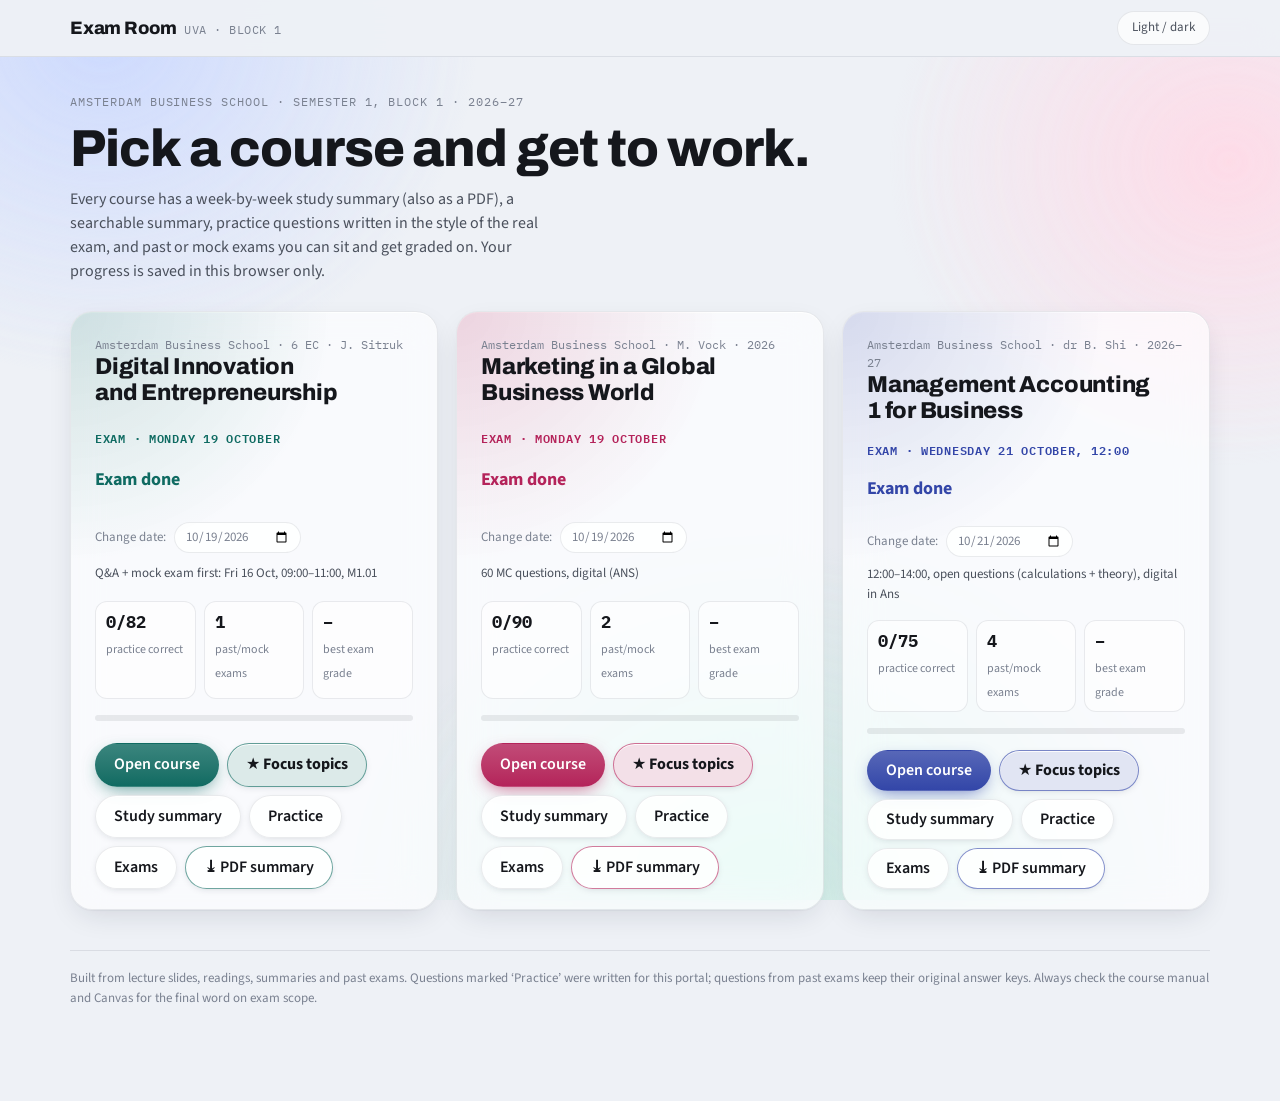
==== index.html @ bc25a541 "Add files via upload" ====
<!doctype html>
<html lang="en">
<head>
<meta charset="utf-8">
<meta name="viewport" content="width=device-width, initial-scale=1">
<title>Exam Room</title>
<meta name="description" content="Study portal for Block 1: summaries with search, practice questions and old exams with explanations and grades.">
<link rel="preconnect" href="https://fonts.googleapis.com">
<link rel="preconnect" href="https://fonts.gstatic.com" crossorigin>
<link href="https://fonts.googleapis.com/css2?family=Archivo:wght@600;700;800&family=IBM+Plex+Mono:wght@400;500&family=Source+Sans+3:wght@400;500;600;700&family=Source+Serif+4:opsz,wght@8..60,400;8..60,600&display=swap" rel="stylesheet">
<style>
/* Layout concept: a quiet exam-room desk. Course hub of index cards, a reading column
   for summaries, and an answer sheet (A–D bubbles) for practice and exams. */
:root {
  --bg: #f4f5f7;
  --surface: #ffffff;
  --surface-2: #eceef2;
  --ink: #15171c;
  --ink-2: #4a505c;
  --ink-3: #7a8190;
  --line: #d9dce3;
  --accent: #0f6b62;
  --accent-soft: #e2f1ee;
  --good: #1d7a3e;
  --good-soft: #e3f3e8;
  --bad: #b3261e;
  --bad-soft: #fbe9e7;
  --warn: #8a5a00;
  --warn-soft: #fbf0d9;
  --mark: #ffe58a;
  --shadow: 0 1px 2px rgba(20, 24, 35, .06), 0 4px 16px rgba(20, 24, 35, .05);
  --f-display: "Archivo", "Helvetica Neue", Arial, sans-serif;
  --f-body: "Source Sans 3", "Segoe UI", system-ui, sans-serif;
  --f-read: "Source Serif 4", Georgia, "Times New Roman", serif;
  --f-mono: "IBM Plex Mono", ui-monospace, "SFMono-Regular", Menlo, monospace;
  --r: 10px;
  color-scheme: light;
}
@media (prefers-color-scheme: dark) {
  :root:not([data-theme="light"]) {
    --bg: #111318; --surface: #191c23; --surface-2: #222631; --ink: #eceef3; --ink-2: #b3b9c6; --ink-3: #848b9a;
    --line: #2e3340; --accent: #4cc3b3; --accent-soft: #15302d; --good: #5cc983; --good-soft: #15301f;
    --bad: #f2867c; --bad-soft: #3a1b19; --warn: #e8b85c; --warn-soft: #33290f; --mark: #6b5a12;
    --shadow: 0 1px 2px rgba(0,0,0,.4); color-scheme: dark;
  }
}
:root[data-theme="dark"] {
  --bg: #111318; --surface: #191c23; --surface-2: #222631; --ink: #eceef3; --ink-2: #b3b9c6; --ink-3: #848b9a;
  --line: #2e3340; --accent: #4cc3b3; --accent-soft: #15302d; --good: #5cc983; --good-soft: #15301f;
  --bad: #f2867c; --bad-soft: #3a1b19; --warn: #e8b85c; --warn-soft: #33290f; --mark: #6b5a12;
  --shadow: 0 1px 2px rgba(0,0,0,.4); color-scheme: dark;
}

* { box-sizing: border-box; }
html, body { margin: 0; }
body {
  background: var(--bg); color: var(--ink); font-family: var(--f-body); font-size: 16px; line-height: 1.5;
  -webkit-font-smoothing: antialiased;
}
a { color: var(--accent); }
button, input, select, textarea { font: inherit; color: inherit; }
button { cursor: pointer; }
:focus-visible { outline: 2.5px solid var(--accent); outline-offset: 2px; border-radius: 4px; }
h1, h2, h3, h4 { font-family: var(--f-display); line-height: 1.15; text-wrap: balance; margin: 0; }
.mono { font-family: var(--f-mono); font-variant-numeric: tabular-nums; }
.wrap { max-width: 1180px; margin: 0 auto; padding-inline: 20px; }
@media (max-width: 520px) { .wrap { padding-inline: 16px; } }

/* ---------- top bar ---------- */
.topbar { position: sticky; top: env(safe-area-inset-top, 0px); z-index: 30; background: color-mix(in srgb, var(--bg) 88%, transparent);
  backdrop-filter: blur(8px); border-bottom: 1px solid var(--line); }
.topbar .wrap { display: flex; align-items: center; gap: 12px; min-height: 56px; flex-wrap: wrap; padding-block: 6px; }
.brand { display: flex; align-items: baseline; gap: 8px; text-decoration: none; color: var(--ink); margin-right: auto; }
.brand b { font-family: var(--f-display); font-weight: 800; font-size: 18px; letter-spacing: -.01em; }
.brand span { font-family: var(--f-mono); font-size: 11.5px; color: var(--ink-3); letter-spacing: .04em; text-transform: uppercase; }
.crumb { font-family: var(--f-display); font-weight: 700; font-size: 15px; color: var(--ink-2); }
.iconbtn { border: 1px solid var(--line); background: var(--surface); border-radius: 8px; padding: 6px 10px; font-size: 13px; color: var(--ink-2); }
.iconbtn:hover { border-color: var(--ink-3); }

/* ---------- tabs ---------- */
.tabs { display: flex; gap: 4px; overflow-x: auto; scrollbar-width: none; border-bottom: 1px solid var(--line); }
.tabs a { padding: 12px 14px; text-decoration: none; color: var(--ink-2); font-weight: 600; border-bottom: 2.5px solid transparent; white-space: nowrap; }
.tabs a.on { color: var(--ink); border-color: var(--c, var(--accent)); }
.tabs a:hover { color: var(--ink); }

main { padding-block: 24px 80px; }

/* ---------- buttons, chips ---------- */
.btn { display: inline-flex; align-items: center; gap: 8px; border: 1px solid var(--line); background: var(--surface); color: var(--ink);
  border-radius: 9px; padding: 9px 16px; font-weight: 600; text-decoration: none; line-height: 1.2; }
.btn:hover { border-color: var(--ink-3); }
.btn.primary { background: var(--c, var(--accent)); border-color: var(--c, var(--accent)); color: #fff; }
.btn.primary:hover { filter: brightness(1.08); }
.btn.ghost { background: transparent; }
.btn[disabled] { opacity: .45; cursor: not-allowed; }
.chips { display: flex; flex-wrap: wrap; gap: 6px; }
.chip { border: 1px solid var(--line); background: var(--surface); border-radius: 999px; padding: 5px 12px; font-size: 13.5px; color: var(--ink-2); }
.chip.on { background: var(--ink); border-color: var(--ink); color: var(--bg); }
.chip .n { font-family: var(--f-mono); font-size: 11.5px; opacity: .7; margin-left: 4px; }
.tag { display: inline-block; font-family: var(--f-mono); font-size: 11px; letter-spacing: .04em; text-transform: uppercase; padding: 2px 7px;
  border-radius: 4px; background: var(--surface-2); color: var(--ink-2); }
.tag.warn { background: var(--warn-soft); color: var(--warn); }
.tag.good { background: var(--good-soft); color: var(--good); }
.tag.bad { background: var(--bad-soft); color: var(--bad); }
.eyebrow { font-family: var(--f-mono); font-size: 12px; letter-spacing: .08em; text-transform: uppercase; color: var(--ink-3); }
.muted { color: var(--ink-2); }
.small { font-size: 14px; }
.panel { background: var(--surface); border: 1px solid var(--line); border-radius: var(--r); padding: 20px; }
.note { border-left: 3px solid var(--warn); background: var(--warn-soft); padding: 10px 14px; border-radius: 0 8px 8px 0; color: var(--ink); font-size: 14.5px; }
.note.info { border-color: var(--c, var(--accent)); background: var(--accent-soft); }

/* ---------- hub ---------- */
.hub-head { display: grid; gap: 8px; margin: 12px 0 28px; }
.hub-head h1 { font-size: clamp(30px, 5vw, 46px); font-weight: 800; letter-spacing: -.02em; }
.hub-head p { margin: 0; color: var(--ink-2); max-width: 62ch; }
.cards { display: grid; grid-template-columns: repeat(auto-fit, minmax(300px, 1fr)); gap: 18px; }
.ccard { position: relative; background: var(--surface); border: 1px solid var(--line); border-radius: 14px; padding: 22px 22px 18px;
  display: grid; gap: 14px; box-shadow: var(--shadow); overflow: hidden; }
.ccard::before { content: ""; position: absolute; inset: 0 0 auto 0; height: 5px; background: var(--c); }
.ccard h2 { font-size: 22px; font-weight: 800; letter-spacing: -.01em; }
.ccard .code { font-family: var(--f-mono); font-size: 12px; color: var(--ink-3); }
.count { display: flex; align-items: baseline; gap: 8px; }
.count b { font-family: var(--f-mono); font-size: 34px; font-weight: 600; color: var(--c); line-height: 1; }
.count span { color: var(--ink-2); font-size: 14px; }
.stats { display: grid; grid-template-columns: repeat(3, 1fr); gap: 8px; }
.stat { background: var(--surface-2); border-radius: 8px; padding: 8px 10px; min-width: 0; }
.stat b { display: block; font-family: var(--f-mono); font-size: 17px; font-variant-numeric: tabular-nums; }
.stat span { font-size: 12px; color: var(--ink-3); }
.bar { height: 6px; border-radius: 99px; background: var(--surface-2); overflow: hidden; }
.bar i { display: block; height: 100%; background: var(--c, var(--accent)); border-radius: 99px; }
.ccard .actions { display: flex; flex-wrap: wrap; gap: 8px; }
.datefield { display: flex; align-items: center; gap: 8px; font-size: 13.5px; color: var(--ink-2); flex-wrap: wrap; }
.datefield input { border: 1px solid var(--line); background: var(--surface); border-radius: 6px; padding: 3px 6px; font-size: 13px; }

/* ---------- course overview ---------- */
.course-head { display: grid; gap: 6px; padding-block: 22px 18px; }
.course-head h1 { font-size: clamp(26px, 4vw, 38px); font-weight: 800; letter-spacing: -.02em; }
.ov-grid { display: grid; grid-template-columns: minmax(0, 1.4fr) minmax(0, 1fr); gap: 20px; align-items: start; }
@media (max-width: 860px) { .ov-grid { grid-template-columns: 1fr; } }
.facts { display: grid; gap: 0; margin: 0; }
.facts div { display: grid; grid-template-columns: 140px 1fr; gap: 12px; padding: 9px 0; border-bottom: 1px solid var(--line); }
.facts div:last-child { border-bottom: 0; }
.facts dt { font-size: 13px; color: var(--ink-3); font-weight: 600; text-transform: uppercase; letter-spacing: .04em; padding-top: 2px; }
.facts dd { margin: 0; }
@media (max-width: 520px) { .facts div { grid-template-columns: 1fr; gap: 2px; } }
.topiclist { display: grid; gap: 8px; }
.trow { display: grid; grid-template-columns: minmax(0, 1fr) 90px 52px; gap: 12px; align-items: center; padding: 8px 0; border-bottom: 1px solid var(--line); }
.trow:last-child { border-bottom: 0; }
.trow .t { font-weight: 600; font-size: 15px; }
.trow .s { font-size: 12.5px; color: var(--ink-3); }
.trow .pct { font-family: var(--f-mono); font-size: 13px; text-align: right; color: var(--ink-2); }
h2.sec { font-size: 19px; font-weight: 800; margin-bottom: 12px; }

/* ---------- summary ---------- */
.sum-layout { display: grid; grid-template-columns: 250px minmax(0, 1fr); gap: 28px; align-items: start; }
@media (max-width: 900px) { .sum-layout { grid-template-columns: 1fr; } .toc { position: static !important; max-height: none !important; } }
.toc { position: sticky; top: 76px; max-height: calc(100vh - 96px); overflow: auto; padding-right: 4px; }
.toc a { display: block; text-decoration: none; color: var(--ink-2); font-size: 14px; padding: 5px 8px; border-radius: 6px; }
.toc a:hover { background: var(--surface-2); color: var(--ink); }
.toc .grp { font-family: var(--f-mono); font-size: 11px; text-transform: uppercase; letter-spacing: .07em; color: var(--ink-3); margin: 14px 8px 4px; }
.searchbar { position: sticky; top: 64px; z-index: 5; background: var(--bg); padding-block: 8px 12px; display: flex; gap: 8px; flex-wrap: wrap; align-items: center; }
.searchbar input { flex: 1 1 260px; min-width: 0; border: 1.5px solid var(--line); background: var(--surface); border-radius: 10px; padding: 11px 14px; font-size: 16px; }
.searchbar input:focus { border-color: var(--c, var(--accent)); outline: none; }
.hits { font-family: var(--f-mono); font-size: 12.5px; color: var(--ink-3); }
.sect { background: var(--surface); border: 1px solid var(--line); border-radius: 12px; padding: 22px 26px; margin-bottom: 16px; scroll-margin-top: 130px; }
@media (max-width: 520px) { .sect { padding: 18px 16px; } }
.sect header { display: grid; gap: 6px; margin-bottom: 10px; }
.sect h2 { font-size: 22px; font-weight: 800; letter-spacing: -.01em; }
.sect .src { font-size: 12.5px; color: var(--ink-3); }
.reading { font-family: var(--f-read); font-size: 17px; line-height: 1.62; max-width: 72ch; }
.reading h3 { font-family: var(--f-display); font-size: 16.5px; font-weight: 800; margin: 22px 0 6px; letter-spacing: 0; }
.reading p { margin: 0 0 12px; }
.reading ul, .reading ol { margin: 0 0 12px; padding-left: 22px; }
.reading li { margin-bottom: 5px; }
.reading strong { font-weight: 650; }
.reading .key { background: var(--accent-soft); border-left: 3px solid var(--c, var(--accent)); padding: 10px 14px; border-radius: 0 8px 8px 0; margin: 12px 0;
  font-family: var(--f-body); font-size: 15.5px; }
.reading .trap { background: var(--warn-soft); border-left: 3px solid var(--warn); padding: 10px 14px; border-radius: 0 8px 8px 0; margin: 12px 0;
  font-family: var(--f-body); font-size: 15.5px; }
.reading .formula { font-family: var(--f-mono); font-size: 14.5px; background: var(--surface-2); padding: 10px 14px; border-radius: 8px; margin: 10px 0; overflow-x: auto; white-space: pre-wrap; }
.tablewrap { overflow-x: auto; margin: 10px 0 14px; }
table { border-collapse: collapse; width: 100%; font-family: var(--f-body); font-size: 14.5px; }
th, td { text-align: left; padding: 7px 10px; border-bottom: 1px solid var(--line); vertical-align: top; }
th { font-size: 12.5px; text-transform: uppercase; letter-spacing: .04em; color: var(--ink-3); font-weight: 700; }
td.n, th.n { text-align: right; font-family: var(--f-mono); font-variant-numeric: tabular-nums; }
mark { background: var(--mark); color: inherit; border-radius: 2px; padding: 0 1px; }
.gloss { display: grid; grid-template-columns: repeat(auto-fill, minmax(260px, 1fr)); gap: 10px; }
.gitem { background: var(--surface); border: 1px solid var(--line); border-radius: 10px; padding: 12px 14px; }
.gitem b { display: block; font-family: var(--f-display); font-size: 15px; margin-bottom: 3px; }
.gitem p { margin: 0; font-size: 14.5px; color: var(--ink-2); }
.empty { text-align: center; padding: 40px 10px; color: var(--ink-3); }

/* ---------- question card ---------- */
.qcard { background: var(--surface); border: 1px solid var(--line); border-radius: 14px; padding: 24px; box-shadow: var(--shadow); }
@media (max-width: 520px) { .qcard { padding: 18px 16px; } }
.qmeta { display: flex; flex-wrap: wrap; gap: 6px; align-items: center; margin-bottom: 12px; }
.qtext { font-size: 17.5px; line-height: 1.55; margin-bottom: 16px; font-weight: 500; }
.qtext p { margin: 0 0 10px; }
.case { background: var(--surface-2); border-radius: 10px; padding: 14px 16px; margin-bottom: 14px; font-size: 15px; }
.case p { margin: 0 0 8px; }
.case table { font-size: 14px; }
.opts { display: grid; gap: 8px; }
.opt { display: grid; grid-template-columns: 34px minmax(0, 1fr); gap: 12px; align-items: start; text-align: left; width: 100%;
  border: 1.5px solid var(--line); background: var(--surface); border-radius: 10px; padding: 10px 12px; }
.opt:hover:not([disabled]) { border-color: var(--ink-3); }
.opt .bub { width: 30px; height: 30px; border-radius: 50%; border: 1.5px solid var(--ink-3); display: grid; place-items: center;
  font-family: var(--f-mono); font-weight: 600; font-size: 14px; color: var(--ink-2); }
.opt .txt { padding-top: 4px; font-size: 16px; }
.opt.sel { border-color: var(--c, var(--accent)); }
.opt.sel .bub { background: var(--c, var(--accent)); border-color: var(--c, var(--accent)); color: #fff; }
.opt[disabled] { cursor: default; }
.opt.right { border-color: var(--good); background: var(--good-soft); }
.opt.right .bub { background: var(--good); border-color: var(--good); color: #fff; }
.opt.wrong { border-color: var(--bad); background: var(--bad-soft); }
.opt.wrong .bub { background: var(--bad); border-color: var(--bad); color: #fff; }
.opt .why { grid-column: 2; font-size: 14.5px; color: var(--ink-2); margin-top: 4px; }
.opt .why b { color: var(--ink); }
.verdict { margin-top: 14px; padding: 12px 14px; border-radius: 10px; font-weight: 600; }
.verdict.ok { background: var(--good-soft); color: var(--good); }
.verdict.no { background: var(--bad-soft); color: var(--bad); }
.explain { margin-top: 12px; font-size: 15.5px; line-height: 1.55; }
.explain p { margin: 0 0 8px; }
.numrow { display: flex; gap: 8px; flex-wrap: wrap; align-items: center; }
.numrow input { width: 220px; max-width: 100%; border: 1.5px solid var(--line); background: var(--surface); border-radius: 9px; padding: 9px 12px; font-family: var(--f-mono); font-size: 16px; }
.openbox { width: 100%; min-height: 110px; border: 1.5px solid var(--line); background: var(--surface); border-radius: 9px; padding: 10px 12px; font-size: 15px; resize: vertical; }
.model { margin-top: 12px; background: var(--surface-2); border-radius: 10px; padding: 14px 16px; font-size: 15px; }
.model h4 { font-size: 13px; text-transform: uppercase; letter-spacing: .05em; color: var(--ink-3); margin-bottom: 6px; }
.selfgrade { display: flex; gap: 6px; flex-wrap: wrap; margin-top: 10px; align-items: center; }
.qnav { display: flex; justify-content: space-between; gap: 10px; margin-top: 18px; flex-wrap: wrap; }

/* ---------- practice ---------- */
.prac-top { display: grid; gap: 12px; margin-bottom: 16px; }
.prac-bar { display: flex; flex-wrap: wrap; gap: 12px; align-items: center; justify-content: space-between; }
.score { font-family: var(--f-mono); font-size: 14px; color: var(--ink-2); }
.modes { display: inline-flex; border: 1px solid var(--line); border-radius: 9px; overflow: hidden; flex-wrap: wrap; }
.modes button { border: 0; background: var(--surface); padding: 7px 12px; font-size: 14px; color: var(--ink-2); border-right: 1px solid var(--line); }
.modes button:last-child { border-right: 0; }
.modes button.on { background: var(--ink); color: var(--bg); }

/* ---------- exams ---------- */
.exlist { display: grid; gap: 12px; }
.exrow { display: grid; grid-template-columns: minmax(0, 1fr) auto; gap: 16px; align-items: center; background: var(--surface); border: 1px solid var(--line);
  border-radius: 12px; padding: 16px 18px; }
@media (max-width: 620px) { .exrow { grid-template-columns: 1fr; } }
.exrow h3 { font-size: 17px; font-weight: 800; }
.exrow p { margin: 4px 0 0; font-size: 14px; color: var(--ink-2); }
.exrow .best { font-family: var(--f-mono); font-size: 13px; color: var(--ink-3); margin-top: 6px; }
.exam-layout { display: grid; grid-template-columns: minmax(0, 1fr) 230px; gap: 24px; align-items: start; }
@media (max-width: 900px) { .exam-layout { grid-template-columns: 1fr; } .sheet { position: static !important; } }
.sheet { position: sticky; top: 76px; background: var(--surface); border: 1px solid var(--line); border-radius: 12px; padding: 14px; }
.sheet h4 { font-size: 13px; text-transform: uppercase; letter-spacing: .06em; color: var(--ink-3); margin-bottom: 10px; }
.grid-b { display: grid; grid-template-columns: repeat(5, 1fr); gap: 6px; }
.grid-b a { aspect-ratio: 1; display: grid; place-items: center; border-radius: 50%; border: 1.5px solid var(--line); font-family: var(--f-mono);
  font-size: 12.5px; text-decoration: none; color: var(--ink-2); }
.grid-b a.done { background: var(--ink); border-color: var(--ink); color: var(--bg); }
.grid-b a.ok { background: var(--good); border-color: var(--good); color: #fff; }
.grid-b a.no { background: var(--bad); border-color: var(--bad); color: #fff; }
.grid-b a.half { background: var(--warn); border-color: var(--warn); color: #fff; }
.grid-b a.flag { box-shadow: 0 0 0 2px var(--warn); }
.examq { scroll-margin-top: 80px; margin-bottom: 16px; }
.qhead { display: flex; justify-content: space-between; gap: 10px; align-items: center; margin-bottom: 10px; }
.qnum { font-family: var(--f-mono); font-size: 13px; color: var(--ink-3); }
.flagbtn { border: 1px solid var(--line); background: transparent; border-radius: 6px; font-size: 12.5px; padding: 3px 8px; color: var(--ink-3); }
.flagbtn.on { border-color: var(--warn); color: var(--warn); }
.result { display: grid; grid-template-columns: auto minmax(0, 1fr); gap: 22px; align-items: center; }
@media (max-width: 620px) { .result { grid-template-columns: 1fr; } }
.grade { font-family: var(--f-mono); font-size: 64px; font-weight: 600; line-height: 1; }
.grade.pass { color: var(--good); }
.grade.fail { color: var(--bad); }
.confirm { margin-top: 12px; display: grid; gap: 10px; }
.timer { font-family: var(--f-mono); font-size: 14px; color: var(--ink-2); }
.foot { margin-top: 40px; padding-top: 18px; border-top: 1px solid var(--line); font-size: 13px; color: var(--ink-3); }
.hide { display: none !important; }
@media (prefers-reduced-motion: no-preference) {
  .opt, .btn, .chip { transition: border-color .15s, background-color .15s, filter .15s; }
}

/* =====================================================================
   v2 · Soft glass refresh: frosted panels over a calm tinted backdrop,
   pill buttons, roomier reading column, live countdowns.
   ===================================================================== */
:root {
  --bg: #eef1f6;
  --glass: rgba(255, 255, 255, .66);
  --glass-strong: rgba(255, 255, 255, .82);
  --glass-edge: rgba(255, 255, 255, .85);
  --glass-line: rgba(25, 32, 56, .09);
  --glass-shadow: 0 1px 1px rgba(20, 28, 50, .04), 0 10px 30px -8px rgba(20, 28, 50, .14);
  --blob-a: #c9d7ff; --blob-b: #ffd9e6; --blob-c: #cdeee6;
  --r: 18px;
}
@media (prefers-color-scheme: dark) {
  :root:not([data-theme="light"]) {
    --bg: #0d1017;
    --glass: rgba(30, 35, 48, .58); --glass-strong: rgba(34, 39, 54, .82); --glass-edge: rgba(255, 255, 255, .07);
    --glass-line: rgba(255, 255, 255, .08); --glass-shadow: 0 12px 34px -10px rgba(0, 0, 0, .6);
    --blob-a: #1d2a55; --blob-b: #3a1d33; --blob-c: #143a35;
  }
}
:root[data-theme="dark"] {
  --bg: #0d1017;
  --glass: rgba(30, 35, 48, .58); --glass-strong: rgba(34, 39, 54, .82); --glass-edge: rgba(255, 255, 255, .07);
  --glass-line: rgba(255, 255, 255, .08); --glass-shadow: 0 12px 34px -10px rgba(0, 0, 0, .6);
  --blob-a: #1d2a55; --blob-b: #3a1d33; --blob-c: #143a35;
}

/* backdrop */
body { background: var(--bg); min-height: 100vh; }
body::before {
  content: ""; position: fixed; inset: 0; z-index: -1; pointer-events: none;
  background:
    radial-gradient(42vw 38vw at 8% 4%, color-mix(in srgb, var(--c, var(--blob-a)) 22%, var(--blob-a)) 0%, transparent 70%),
    radial-gradient(38vw 34vw at 96% 18%, var(--blob-b) 0%, transparent 70%),
    radial-gradient(46vw 40vw at 60% 100%, var(--blob-c) 0%, transparent 70%);
  opacity: .9;
}

/* the glass surface, shared */
.ccard, .panel, .sect, .qcard, .exrow, .sheet, .toc, .gitem, .searchbar, .tabs, .modes {
  background: var(--glass);
  -webkit-backdrop-filter: blur(18px) saturate(1.5); backdrop-filter: blur(18px) saturate(1.5);
  border: 1px solid var(--glass-line);
  box-shadow: inset 0 1px 0 var(--glass-edge), var(--glass-shadow);
}

/* top bar */
.topbar { background: color-mix(in srgb, var(--bg) 55%, transparent); -webkit-backdrop-filter: blur(16px) saturate(1.4); backdrop-filter: blur(16px) saturate(1.4);
  border-bottom: 1px solid var(--glass-line); }
.iconbtn { border-radius: 999px; padding: 6px 14px; background: var(--glass); border: 1px solid var(--glass-line); }

/* tabs as a frosted segmented control */
.tabs { display: inline-flex; gap: 4px; padding: 5px; border-radius: 999px; margin-top: 6px; max-width: 100%; }
.tabs a { border: 0; border-radius: 999px; padding: 9px 16px; font-size: 15px; transition: background-color .15s, color .15s; }
.tabs a.on { background: var(--c, var(--accent)); color: #fff; box-shadow: 0 4px 14px -4px color-mix(in srgb, var(--c, var(--accent)) 70%, transparent); }
.tabs a:hover:not(.on) { background: var(--glass-strong); }

/* buttons & chips: pills */
.btn { border-radius: 999px; padding: 10px 18px; background: var(--glass-strong); border: 1px solid var(--glass-line);
  box-shadow: inset 0 1px 0 var(--glass-edge), 0 2px 8px -4px rgba(20, 28, 50, .25); }
.btn:hover { border-color: var(--glass-line); transform: translateY(-1px); box-shadow: inset 0 1px 0 var(--glass-edge), 0 8px 18px -8px rgba(20, 28, 50, .35); }
.btn:active { transform: translateY(0); }
.btn.primary { background: linear-gradient(180deg, color-mix(in srgb, var(--c, var(--accent)) 82%, #fff), var(--c, var(--accent)));
  border-color: transparent; color: #fff; box-shadow: 0 6px 18px -6px color-mix(in srgb, var(--c, var(--accent)) 75%, transparent); }
.btn.ghost { background: transparent; box-shadow: none; }
.btn.glass { font-size: 14px; padding: 8px 16px; }
.chip { border-radius: 999px; background: var(--glass); border: 1px solid var(--glass-line); padding: 6px 13px; }
.chip.on { background: var(--c, var(--ink)); border-color: transparent; color: #fff; }
.modes { border-radius: 999px; padding: 4px; gap: 2px; border: 1px solid var(--glass-line); }
.modes button { background: transparent; border: 0; border-radius: 999px; padding: 7px 14px; }
.modes button.on { background: var(--ink); color: var(--bg); }
@media (prefers-reduced-motion: no-preference) { .btn { transition: transform .15s, box-shadow .15s, filter .15s, background-color .15s; } }

/* hub */
.hub-head h1 { font-size: clamp(32px, 5.4vw, 52px); }
.ccard { border-radius: 22px; padding: 24px 24px 20px; gap: 16px; }
.ccard::before { height: auto; inset: 0; background: radial-gradient(120% 70% at 0% 0%, color-mix(in srgb, var(--c) 18%, transparent), transparent 60%); pointer-events: none; }
.ccard > * { position: relative; }
.ccard h2 { font-size: 23px; }
.stat { background: color-mix(in srgb, var(--glass-strong) 70%, transparent); border: 1px solid var(--glass-line); border-radius: 12px; }
.bar { background: color-mix(in srgb, var(--ink) 8%, transparent); }
.datefield { font-size: 13px; color: var(--ink-3); }
.datefield input { border-radius: 999px; padding: 4px 10px; background: var(--glass-strong); border: 1px solid var(--glass-line); }
.examnote { flex-basis: 100%; color: var(--ink-2); }

/* countdown */
.cd-wrap { display: grid; gap: 8px; }
.cd-label { font-family: var(--f-mono); font-size: 12px; letter-spacing: .06em; text-transform: uppercase; color: var(--c, var(--accent)); font-weight: 600; }
.cd { display: grid; grid-template-columns: repeat(4, 1fr); gap: 8px; }
.cd-cell { text-align: center; padding: 10px 4px 8px; border-radius: 14px; background: var(--glass-strong); border: 1px solid var(--glass-line);
  box-shadow: inset 0 1px 0 var(--glass-edge); }
.cd-cell b { display: block; font-family: var(--f-mono); font-size: 26px; font-weight: 600; line-height: 1.1; font-variant-numeric: tabular-nums; color: var(--ink); }
.cd-cell span { font-size: 11.5px; color: var(--ink-3); text-transform: uppercase; letter-spacing: .06em; }
.cd-cell:first-child b { color: var(--c, var(--accent)); }
.cd .cd-msg { grid-column: 1 / -1; font-weight: 700; font-size: 18px; color: var(--c, var(--accent)); padding: 8px 0; }
.cd.compact { display: inline; font-size: 14px; color: var(--ink-2); }
.cd.compact b { font-family: var(--f-mono); color: var(--ink); font-weight: 600; }
.pill-cd { display: inline-flex; align-items: center; gap: 6px; flex-wrap: wrap; justify-self: start; margin-top: 6px; padding: 7px 14px; border-radius: 999px;
  background: var(--glass); border: 1px solid var(--glass-line); box-shadow: inset 0 1px 0 var(--glass-edge), var(--glass-shadow); font-size: 14px; color: var(--ink-2);
  -webkit-backdrop-filter: blur(14px); backdrop-filter: blur(14px); }
.pill-cd .dot { width: 8px; height: 8px; border-radius: 50%; background: var(--c, var(--accent)); box-shadow: 0 0 0 4px color-mix(in srgb, var(--c, var(--accent)) 22%, transparent); }
.panel .cd { margin: 4px 0 14px; }

/* panels */
.panel { border-radius: var(--r); padding: 22px; }
.note { border-radius: 14px; border-left-width: 4px; }

/* summary: glass reading cards */
.toc { border-radius: var(--r); padding: 10px 8px 14px; top: 84px; max-height: calc(100vh - 104px); }
.toc a { border-radius: 10px; font-size: 14px; }
.toc a:hover { background: var(--glass-strong); }
.searchbar { top: 70px; border-radius: 999px; padding: 6px 6px 6px 8px; margin-bottom: 16px; align-items: center; }
.searchbar input { border: 0; background: transparent; border-radius: 999px; padding: 10px 12px; }
.searchbar input:focus { outline: none; }
.searchbar:focus-within { box-shadow: inset 0 1px 0 var(--glass-edge), 0 0 0 3px color-mix(in srgb, var(--c, var(--accent)) 35%, transparent), var(--glass-shadow); }
.searchbar .hits { padding-right: 10px; }
.sect { border-radius: 22px; padding: 30px 34px 22px; margin-bottom: 20px; }
@media (max-width: 520px) { .sect { padding: 22px 18px 16px; border-radius: 18px; } }
.sect header { margin-bottom: 14px; padding-bottom: 14px; border-bottom: 1px solid var(--glass-line); }
.sect h2 { font-size: 24px; }
.reading { font-size: 17.5px; line-height: 1.72; max-width: 68ch; }
.reading p { margin: 0 0 14px; }
.reading li { margin-bottom: 7px; }
.reading h3 { display: flex; align-items: center; gap: 9px; font-size: 17px; margin: 26px 0 8px; }
.reading h3::before { content: ""; width: 4px; height: 1em; border-radius: 4px; background: var(--c, var(--accent)); }
.reading .key, .reading .trap { border-radius: 14px; border-left-width: 4px; padding: 12px 16px; }
.reading .key { background: color-mix(in srgb, var(--c, var(--accent)) 10%, var(--glass-strong)); }
.reading .formula { background: color-mix(in srgb, var(--ink) 5%, var(--glass-strong)); border: 1px solid var(--glass-line); border-radius: 14px; padding: 14px 16px; line-height: 1.6; }
.reading table { background: color-mix(in srgb, var(--glass-strong) 60%, transparent); border-radius: 12px; overflow: hidden; }
th, td { border-bottom-color: var(--glass-line); padding: 9px 12px; }
.sect-actions { display: flex; flex-wrap: wrap; gap: 8px; margin-top: 18px; padding-top: 14px; border-top: 1px solid var(--glass-line); }
.gitem { border-radius: 14px; }
mark { background: color-mix(in srgb, var(--mark) 85%, transparent); padding: 0 2px; border-radius: 4px; }

/* questions & exams */
.qcard { border-radius: 22px; padding: 28px; }
@media (max-width: 520px) { .qcard { padding: 20px 16px; } }
.case { background: color-mix(in srgb, var(--ink) 4%, var(--glass-strong)); border: 1px solid var(--glass-line); border-radius: 16px; }
.opt { border-radius: 14px; background: var(--glass-strong); border: 1.5px solid var(--glass-line); padding: 12px 14px; }
.opt:hover:not([disabled]) { border-color: var(--c, var(--accent)); transform: translateY(-1px); }
@media (prefers-reduced-motion: no-preference) { .opt { transition: border-color .15s, background-color .15s, transform .15s; } }
.verdict, .model { border-radius: 14px; }
.numrow input, .openbox { border-radius: 12px; background: var(--glass-strong); border: 1.5px solid var(--glass-line); }
.numrow input:focus, .openbox:focus { outline: none; border-color: var(--c, var(--accent)); }
.exrow { border-radius: 18px; padding: 18px 20px; }
.sheet { border-radius: 18px; }
.flagbtn { border-radius: 999px; padding: 4px 10px; }
.tag { border-radius: 999px; padding: 3px 9px; }
.searchbar { background: var(--glass-strong); -webkit-backdrop-filter: blur(26px) saturate(1.6); backdrop-filter: blur(26px) saturate(1.6); }
@media (prefers-color-scheme: dark) {
  :root:not([data-theme="light"]) .cd-label, :root:not([data-theme="light"]) .cd-cell:first-child b { color: color-mix(in srgb, var(--c, var(--accent)) 55%, #fff); }
}
:root[data-theme="dark"] .cd-label, :root[data-theme="dark"] .cd-cell:first-child b { color: color-mix(in srgb, var(--c, var(--accent)) 55%, #fff); }
.searchbar { background: color-mix(in srgb, var(--surface) 94%, transparent); }
.topbar { background: color-mix(in srgb, var(--bg) 88%, transparent); }
.searchbar { background: var(--surface); }
.topbar { background: color-mix(in srgb, var(--bg) 97%, transparent); }
@media (prefers-color-scheme: dark) { :root:not([data-theme="light"]) .searchbar { background: #1c2130; } }
:root[data-theme="dark"] .searchbar { background: #1c2130; }
.verdict { font-weight: 500; line-height: 1.55; }
.verdict b { font-weight: 700; }

/* v3: question-set switch (Practice) */
.setbar { margin: 0 0 14px; }
.setswitch { display: inline-flex; flex-wrap: wrap; }
.setswitch button { font-weight: 600; }
.tabs { overflow-x: auto; scrollbar-width: none; }
.tabs::-webkit-scrollbar { display: none; }
.tabs a { white-space: nowrap; }
@media (max-width: 560px) {
  .setswitch { display: flex; width: 100%; border-radius: 14px; }
  .setswitch button { flex: 1; border-radius: 10px; padding: 8px 6px; font-size: 13px; }
}

/* v4: week-by-week study summary */
.st-head h2 { font-size: 26px; margin: 6px 0 8px; }
.st-actions { display: flex; flex-wrap: wrap; gap: 10px; align-items: center; margin-top: 14px; }
.st-nav { position: sticky; top: 64px; z-index: 5; margin: 16px 0; padding: 8px; border-radius: 16px; background: var(--glass-strong); border: 1px solid var(--glass-line); backdrop-filter: blur(14px); -webkit-backdrop-filter: blur(14px); }
.study { max-width: none; }
.studysec { scroll-margin-top: 140px; }
.studysec > .eyebrow { color: var(--c, var(--accent)); font-weight: 700; letter-spacing: .14em; }
.studysec h2 { font-family: var(--f-display); font-size: 25px; line-height: 1.2; margin: 4px 0 14px; padding-bottom: 10px; border-bottom: 3px solid var(--c, var(--accent)); }
.study h3 { color: var(--c, var(--accent)); }
.study > section > *:not(table):not(.tablewrap) { max-width: 76ch; }
.st-meta { font-family: var(--f-body); font-size: 14.5px; color: var(--ink-2); background: var(--surface-2); border-left: 3px solid var(--c, var(--accent)); padding: 8px 12px; border-radius: 0 8px 8px 0; }
.st-box { border-radius: 12px; padding: 14px 18px 6px; margin: 14px 0 18px; }
.st-label { display: block; font-family: var(--f-body); font-size: 12px; font-weight: 700; letter-spacing: .14em; text-transform: uppercase; margin-bottom: 6px; }
.st-idea { background: color-mix(in srgb, var(--c, var(--accent)) 10%, transparent); }
.st-idea .st-label { color: var(--c, var(--accent)); }
.st-traps { background: var(--warn-soft); border: 1px solid color-mix(in srgb, var(--warn) 30%, transparent); }
.st-traps .st-label { color: var(--warn); }
.st-quiz { background: color-mix(in srgb, #3b5bdb 9%, transparent); border: 1px solid color-mix(in srgb, #3b5bdb 22%, transparent); }
.st-quiz .st-label { color: color-mix(in srgb, #3b5bdb 80%, var(--ink)); }
.st-ansbtn { margin: 4px 0 12px; }
.st-ans { border-top: 1px dashed var(--line); padding-top: 10px; font-size: .95em; color: var(--ink-2); }
.study table { width: 100%; border-collapse: collapse; font-family: var(--f-body); font-size: 15px; margin: 10px 0 18px; display: block; overflow-x: auto; }
.study th { background: var(--c, var(--accent)); color: #fff; text-align: left; padding: 8px 10px; font-weight: 600; }
.study td { padding: 8px 10px; border-bottom: 1px solid var(--line); vertical-align: top; }
.study blockquote { margin: 12px 0; padding: 10px 16px; border-left: 3px solid var(--c, var(--accent)); background: var(--surface-2); border-radius: 0 8px 8px 0; }
.study .formula { background: var(--surface-2); border: 1px solid var(--line); border-radius: 8px; padding: 2px 14px; margin: 10px 0 14px; overflow-x: auto; }
@media print {
  .topbar, .tabs, .course-head, .st-nav, .st-actions, .sect-actions, .st-ansbtn, .pill-cd { display: none !important; }
  body { background: #fff !important; }
  .st-ans[hidden] { display: block !important; }
  .studysec { break-before: page; box-shadow: none !important; border: 0 !important; background: #fff !important; }
}
.study .btn { font-family: var(--f-body); font-size: 14px; }
.st-nav { background: var(--surface); }
.pdfbtn { border-color: color-mix(in srgb, var(--c, var(--accent)) 60%, transparent) !important; color: var(--ink); }

/* v5: focus topics (exam prediction) */
.focusbtn { border-color: color-mix(in srgb, var(--c, var(--accent)) 60%, transparent) !important; background: color-mix(in srgb, var(--c, var(--accent)) 14%, var(--glass-strong)) !important; color: var(--ink); font-weight: 700; }
.fx { --lv5: #c2410c; --lv4: #b45309; --lv3: #2563eb; --lv2: #64748b; }
:root[data-theme="dark"] .fx, :root:not([data-theme="light"]) .fx { }
@media (prefers-color-scheme: dark) { :root:not([data-theme="light"]) .fx { --lv5: #fb923c; --lv4: #fbbf24; --lv3: #60a5fa; --lv2: #94a3b8; } }
:root[data-theme="dark"] .fx { --lv5: #fb923c; --lv4: #fbbf24; --lv3: #60a5fa; --lv2: #94a3b8; }
.fx-head h2 { font-family: var(--f-display); font-size: clamp(22px, 3vw, 30px); line-height: 1.2; margin: 6px 0 10px; letter-spacing: -.01em; }
.fx-head p { margin: 0; max-width: 80ch; }
.fx-sec { margin-top: 26px; }
.fx-h { font-family: var(--f-display); font-size: 19px; font-weight: 800; margin: 0 0 12px; }
.fx-row { display: flex; flex-wrap: wrap; gap: 10px; align-items: baseline; justify-content: space-between; }
.fx-layout { display: grid; grid-template-columns: repeat(auto-fit, minmax(230px, 1fr)); gap: 14px; }
.fx-card { position: relative; background: var(--glass-strong); border: 1px solid var(--glass-line); border-radius: 16px; padding: 18px 18px 14px; box-shadow: var(--glass-shadow); overflow: hidden; }
.fx-card::before { content: ""; position: absolute; inset: 0 0 auto 0; height: 4px; background: var(--c, var(--accent)); }
.fx-num { position: absolute; right: 14px; top: 8px; font-family: var(--f-display); font-size: 44px; font-weight: 900; color: color-mix(in srgb, var(--c, var(--accent)) 18%, transparent); line-height: 1; }
.fx-q { font-size: 12px; font-weight: 700; letter-spacing: .12em; text-transform: uppercase; color: var(--c, var(--accent)); display: flex; gap: 8px; align-items: center; }
.fx-q span { font-family: var(--f-mono); letter-spacing: 0; text-transform: none; color: var(--ink-3); font-weight: 500; }
.fx-title { font-family: var(--f-display); font-weight: 800; font-size: 17px; margin: 6px 0 6px; }
.fx-card p { margin: 0; color: var(--ink-2); font-size: 15px; line-height: 1.5; }
.fx-legend { display: flex; flex-wrap: wrap; gap: 6px; }
.fx-badge { font-size: 12px; font-weight: 700; padding: 3px 10px; border-radius: 999px; white-space: nowrap; border: 1px solid currentColor; }
.fx-badge.lv5 { color: var(--lv5); } .fx-badge.lv4 { color: var(--lv4); } .fx-badge.lv3 { color: var(--lv3); } .fx-badge.lv2, .fx-badge.lv1 { color: var(--lv2); }
.fx-list { display: grid; gap: 10px; }
.fx-item { display: grid; grid-template-columns: 74px 1fr; gap: 14px; align-items: start; background: var(--glass-strong); border: 1px solid var(--glass-line); border-left: 4px solid var(--lv2); border-radius: 12px; padding: 14px 16px; }
.fx-item.lv5 { border-left-color: var(--lv5); } .fx-item.lv4 { border-left-color: var(--lv4); } .fx-item.lv3 { border-left-color: var(--lv3); }
.fx-meter { display: flex; gap: 4px; padding-top: 6px; }
.fx-meter i { width: 10px; height: 10px; border-radius: 3px; background: var(--line); }
.fx-item.lv5 .fx-meter i.on { background: var(--lv5); } .fx-item.lv4 .fx-meter i.on { background: var(--lv4); } .fx-item.lv3 .fx-meter i.on { background: var(--lv3); } .fx-item.lv2 .fx-meter i.on, .fx-item.lv1 .fx-meter i.on { background: var(--lv2); }
.fx-top { display: flex; flex-wrap: wrap; gap: 8px 12px; align-items: baseline; justify-content: space-between; }
.fx-top b { font-size: 16px; line-height: 1.35; }
.fx-meta { display: flex; flex-direction: column; gap: 3px; margin-top: 6px; font-size: 14.5px; color: var(--ink-2); line-height: 1.45; }
.fx-seen { font-family: var(--f-mono); font-size: 12.5px; color: var(--ink-3); }
.fx-plan { list-style: none; padding: 0; margin: 0; display: grid; gap: 8px; counter-reset: fx; }
.fx-plan li { display: flex; gap: 12px; align-items: center; background: var(--glass-strong); border: 1px solid var(--glass-line); border-radius: 12px; padding: 12px 14px; cursor: pointer; font-size: 15.5px; }
.fx-plan li:hover { border-color: color-mix(in srgb, var(--c, var(--accent)) 50%, transparent); }
.fx-check { flex: 0 0 22px; height: 22px; border-radius: 7px; border: 2px solid var(--c, var(--accent)); display: grid; place-items: center; font-weight: 900; color: #fff; font-size: 13px; }
.fx-plan li.done .fx-check { background: var(--c, var(--accent)); }
.fx-plan li.done span:last-child { text-decoration: line-through; color: var(--ink-3); }
.fx-links { display: flex; flex-wrap: wrap; gap: 10px; margin-top: 22px; }
@media (max-width: 560px) { .fx-item { grid-template-columns: 1fr; gap: 6px; } .fx-meter { padding-top: 0; } }

</style>
<link rel="icon" href="data:image/svg+xml,%3Csvg xmlns='http://www.w3.org/2000/svg' viewBox='0 0 32 32'%3E%3Crect width='32' height='32' rx='7' fill='%231d2433'/%3E%3Cpath d='M9 10h14M9 16h14M9 22h9' stroke='%23fff' stroke-width='3' stroke-linecap='round'/%3E%3C/svg%3E">
</head>
<body>
<div id="app"></div>
<noscript>This portal needs JavaScript.</noscript>
<script>
/* Exam Room: a static study portal. No build step, no server.
   Course content lives in /data/*.js and registers itself through PORTAL.addCourse / PORTAL.addExams. */
(function () {
  "use strict";

  // ------------------------------------------------------------------ registry
  const PORTAL = (window.PORTAL = window.PORTAL || {});
  PORTAL.courses = PORTAL.courses || {};
  PORTAL.order = PORTAL.order || [];
  PORTAL.addCourse = function (c) {
    if (!PORTAL.courses[c.id]) PORTAL.order.push(c.id);
    PORTAL.courses[c.id] = Object.assign({ topics: [], summary: [], glossary: [], questions: [], exams: [] }, PORTAL.courses[c.id] || {}, c);
  };
  PORTAL.addQuestions = function (cid, qs) { ensure(cid).questions.push(...qs.map((q) => scramble(q, q.id))); };
  PORTAL.addExtra = function (cid, qs) { const c = ensure(cid); c.extra = c.extra || []; c.extra.push(...qs.map((q) => scramble(Object.assign({ src: "Extra practice" }, q), q.id, true))); };
  // Extra "why is this the right answer" notes, keyed by question id (practice) or examId#index (exams).
  PORTAL._why = PORTAL._why || {};
  PORTAL.addWhy = function (cid, map) { PORTAL._why[cid] = Object.assign(PORTAL._why[cid] || {}, map); };
  function applyWhy() {
    Object.keys(PORTAL._why).forEach((cid) => {
      const c = PORTAL.courses[cid], m = PORTAL._why[cid]; if (!c) return;
      c.questions.forEach((q) => { if (m[q.id]) q.why = m[q.id]; });
      c.exams.forEach((e) => e.questions.forEach((q, i) => { if (m[e.id + "#" + i]) q.why = m[e.id + "#" + i]; }));
    });
  }
  PORTAL.addExams = function (cid, exams) {
    exams.forEach((e) => { if (e.shuffleOptions) e.questions = e.questions.map((q, i) => scramble(q, e.id + "-" + i, !!(e.ai || e.realistic))); });
    ensure(cid).exams.push(...exams);
  };
  // Written questions get their options in a fixed pseudo-random order (seeded by id), so the right
  // answer isn't always in the same position. Past exams keep their original order.
  function scramble(q, seed, mix) {
    if (q.t && q.t !== "mc") return q;
    if (q.keepOrder || !Array.isArray(q.o) || q.o.some((x) => /\babove\b|\bboth\b|^all |^none /i.test(x))) return q;
    let s = 0; for (let i = 0; i < seed.length; i++) s = (s * 31 + seed.charCodeAt(i)) >>> 0;
    if (mix) { s ^= s >>> 16; s = Math.imul(s, 0x85ebca6b) >>> 0; s ^= s >>> 13; s = Math.imul(s, 0xc2b2ae35) >>> 0; s ^= s >>> 16; }
    const rnd = () => { s = (s * 1664525 + 1013904223) >>> 0; return s / 4294967296; };
    const idx = q.o.map((_, i) => i);
    for (let i = idx.length - 1; i > 0; i--) { const j = Math.floor(rnd() * (i + 1)); [idx[i], idx[j]] = [idx[j], idx[i]]; }
    return Object.assign({}, q, { o: idx.map((i) => q.o[i]), w: q.w ? idx.map((i) => q.w[i]) : q.w, a: idx.indexOf(q.a) });
  }
  PORTAL.addFocus = function (cid, f) { ensure(cid).focus = f; };
  PORTAL.addStudy = function (cid, st) { ensure(cid).study = st; };
  PORTAL.addSummary = function (cid, secs) { ensure(cid).summary.push(...secs); };
  PORTAL.addGlossary = function (cid, g) { ensure(cid).glossary.push(...g); };
  function ensure(cid) {
    if (!PORTAL.courses[cid]) PORTAL.addCourse({ id: cid, title: cid });
    return PORTAL.courses[cid];
  }

  // ------------------------------------------------------------------ storage
  const KEY = "examroom.v1";
  let store = { prog: {}, bm: {}, exams: {}, drafts: {}, dates: {}, theme: null };
  try { const raw = localStorage.getItem(KEY); if (raw) store = Object.assign(store, JSON.parse(raw)); } catch (e) { /* storage unavailable */ }
  function save() { try { localStorage.setItem(KEY, JSON.stringify(store)); } catch (e) { /* ignore */ } }
  function prog(cid) { return (store.prog[cid] = store.prog[cid] || {}); }
  function bms(cid) { return (store.bm[cid] = store.bm[cid] || []); }
  function exHist(cid, eid) { store.exams[cid] = store.exams[cid] || {}; return (store.exams[cid][eid] = store.exams[cid][eid] || []); }

  // ------------------------------------------------------------------ helpers
  const $ = (s, el = document) => el.querySelector(s);
  function h(tag, attrs, ...kids) {
    const el = document.createElement(tag);
    if (attrs) for (const k in attrs) {
      const v = attrs[k];
      if (v == null || v === false) continue;
      if (k === "html") el.innerHTML = v;
      else if (k === "class") el.className = v;
      else if (k === "style" && typeof v === "object") Object.entries(v).forEach(([sk, sv]) => { if (sk.startsWith("--")) el.style.setProperty(sk, sv); else el.style[sk] = sv; });
      else if (k.startsWith("on")) el.addEventListener(k.slice(2), v);
      else el.setAttribute(k, v === true ? "" : v);
    }
    for (const kid of kids.flat(Infinity)) {
      if (kid == null || kid === false) continue;
      el.appendChild(kid instanceof Node ? kid : document.createTextNode(String(kid)));
    }
    return el;
  }
  const L = "ABCDEFGH";
  const fmt = (n, d = 1) => (Math.round(n * Math.pow(10, d)) / Math.pow(10, d)).toFixed(d);
  // Live countdown: elements with data-cd="2026-10-19" are updated every second.
  const EXAM_HOUR = 9;
  function examTime(iso) { const [d, t] = String(iso).split("T"); return new Date(d + "T" + (t || String(EXAM_HOUR).padStart(2, "0") + ":00") + ":00"); }
  function countdown(iso, compact) {
    const el = h("div", { class: "cd" + (compact ? " compact" : ""), "data-cd": iso || "" });
    tickOne(el); return el;
  }
  function tickOne(el) {
    const iso = el.getAttribute("data-cd");
    if (!iso) { el.innerHTML = '<span class="cd-msg">Set your exam date</span>'; return; }
    let ms = examTime(iso) - Date.now();
    if (ms <= 0) { el.innerHTML = ms > -8 * 3600000 ? '<span class="cd-msg">Exam today. Good luck!</span>' : '<span class="cd-msg">Exam done</span>'; return; }
    const d = Math.floor(ms / 86400000); ms -= d * 86400000;
    const hh = Math.floor(ms / 3600000); ms -= hh * 3600000;
    const mm = Math.floor(ms / 60000); const ss = Math.floor((ms - mm * 60000) / 1000);
    if (el.classList.contains("compact")) { el.innerHTML = "<b>" + d + "</b> days <b>" + hh + "</b> h <b>" + String(mm).padStart(2, "0") + "</b> min to go"; return; }
    const cell = (v, l) => '<div class="cd-cell"><b>' + v + "</b><span>" + l + "</span></div>";
    el.innerHTML = cell(d, d === 1 ? "day" : "days") + cell(String(hh).padStart(2, "0"), "hours") + cell(String(mm).padStart(2, "0"), "min") + cell(String(ss).padStart(2, "0"), "sec");
  }
  setInterval(() => document.querySelectorAll("[data-cd]").forEach(tickOne), 1000);
  function niceDate(iso) {
    if (!iso) return "";
    const t = examTime(iso); const hasTime = String(iso).includes("T"); return t.toLocaleDateString("en-GB", { weekday: "long", day: "numeric", month: "long" }) + (hasTime ? ", " + String(iso).split("T")[1] : "");
  }
  function daysUntil(iso) {
    if (!iso) return null;
    const t = examTime(iso); const now = new Date();
    return Math.ceil((t - now) / 86400000);
  }
  function examDate(c) { const own = store.dates[c.id]; if (own) { const t = (c.examDate || "").split("T")[1]; return t ? own + "T" + t : own; } return c.examDate || ""; }
  function topicTitle(c, tid) { const t = c.topics.find((x) => x.id === tid); return t ? t.short || t.title : tid; }
  function shuffle(a) { a = a.slice(); for (let i = a.length - 1; i > 0; i--) { const j = Math.floor(Math.random() * (i + 1)); [a[i], a[j]] = [a[j], a[i]]; } return a; }
  function parseNum(s) {
    if (s == null) return NaN;
    let t = String(s).trim().replace(/[€$£%\s]/g, "");
    if (!t) return NaN;
    // Accept 1,234.56 / 1.234,56 / 1234,5 / -€ 2,000
    const lastDot = t.lastIndexOf("."), lastComma = t.lastIndexOf(",");
    if (lastDot >= 0 && lastComma >= 0) {
      if (lastComma > lastDot) t = t.replace(/\./g, "").replace(",", ".");
      else t = t.replace(/,/g, "");
    } else if (lastComma >= 0) {
      const after = t.length - lastComma - 1;
      t = after === 3 && (t.match(/,/g) || []).length >= 1 && !/^-?0,/.test(t) ? t.replace(/,/g, "") : t.replace(",", ".");
    } else if (lastDot >= 0) {
      const dots = (t.match(/\./g) || []).length;
      if (dots > 1) t = t.replace(/\./g, "");
    }
    return parseFloat(t);
  }
  function numOk(q, raw) {
    const x = parseNum(raw); if (isNaN(x)) return false;
    // Also try reading separators as thousands (Dutch style "51.800" = 51800)
    const alt = parseFloat(String(raw).replace(/[€$£%\s]/g, "").replace(/[.,](?=\d{3}(\D|$))/g, ""));
    const xs = isNaN(alt) ? [x] : [x, alt];
    const answers = Array.isArray(q.a) ? q.a : [q.a];
    return answers.some((a) => xs.some((v) => Math.abs(v - a) <= (q.tol != null ? q.tol : Math.max(0.51, Math.abs(a) * 0.002))));
  }
  function setCourseColor(c) { document.documentElement.style.setProperty("--c", c ? c.color : ""); }

  // ------------------------------------------------------------------ theme
  function applyTheme() {
    if (store.theme) document.documentElement.setAttribute("data-theme", store.theme);
    else document.documentElement.removeAttribute("data-theme");
  }
  applyTheme();

  // ------------------------------------------------------------------ chrome
  const app = () => $("#app");
  function topbar(c, extra) {
    return h("div", { class: "topbar" }, h("div", { class: "wrap" },
      h("a", { class: "brand", href: "#home" }, h("b", null, "Exam Room"), h("span", null, "UvA · Block 1")),
      c ? h("span", { class: "crumb" }, c.short || c.title) : null,
      extra || null,
      h("button", { class: "iconbtn", title: "Switch light/dark", onclick: () => {
        const cur = store.theme || (matchMedia("(prefers-color-scheme: dark)").matches ? "dark" : "light");
        store.theme = cur === "dark" ? "light" : "dark"; save(); applyTheme();
      } }, "Light / dark")));
  }
  function tabs(c, view) {
    const items = [["overview", "Overview"]].concat(c.focus ? [["focus", "Focus topics"]] : [], c.study ? [["study", "Study summary"]] : [], [["summary", "Summary & search"], ["practice", "Practice"], ["exams", "Past & mock exams"], ["ai", "AI generated exam"]],
      c.exams.some((e) => e.realistic) ? [["real", "Realistic exam (AI)"]] : []);
    return h("div", { class: "wrap" }, h("nav", { class: "tabs" },
      items.map(([v, label]) => h("a", { href: "#" + c.id + (v === "overview" ? "" : "." + v), class: v === view ? "on" : "" }, label))));
  }
  function page(...kids) {
    const root = app(); root.innerHTML = "";
    kids.forEach((k) => k && root.appendChild(k));
  }

  // ------------------------------------------------------------------ stats
  function courseStats(c) {
    const p = prog(c.id); const total = c.questions.length;
    let seen = 0, mastered = 0;
    c.questions.forEach((q) => { const r = p[q.id]; if (r) { seen++; if (r.c) mastered++; } });
    let best = null;
    c.exams.forEach((e) => exHist(c.id, e.id).forEach((a) => { if (best == null || a.grade > best) best = a.grade; }));
    return { total, seen, mastered, best };
  }
  function topicStats(c, tid) {
    const p = prog(c.id); const qs = c.questions.filter((q) => q.topic === tid);
    let m = 0; qs.forEach((q) => { if (p[q.id] && p[q.id].c) m++; });
    return { n: qs.length, m };
  }

  // ------------------------------------------------------------------ HUB
  function renderHub() {
    setCourseColor(null);
    document.title = "Exam Room";
    const cards = PORTAL.order.map((id) => PORTAL.courses[id]).map((c) => {
      const s = courseStats(c); const d = examDate(c);
      const dateInput = h("input", { type: "date", value: (d || "").slice(0, 10), "aria-label": "Exam date for " + c.title, onchange: (e) => { store.dates[c.id] = e.target.value; save(); renderHub(); } });
      return h("article", { class: "ccard", style: { "--c": c.color } },
        h("div", null, h("div", { class: "code" }, c.code || ""), h("h2", null, c.title)),
        h("div", { class: "cd-wrap" }, h("div", { class: "cd-label" }, d ? "Exam · " + niceDate(d) : "Exam date"), countdown(d)),
        h("div", { class: "datefield" }, h("span", null, "Change date:"), dateInput, c.examNote ? h("span", { class: "examnote" }, c.examNote) : null),
        h("div", { class: "stats" },
          h("div", { class: "stat" }, h("b", null, s.mastered + "/" + s.total), h("span", null, "practice correct")),
          h("div", { class: "stat" }, h("b", null, String(c.exams.filter((e) => !e.ai && !e.realistic).length)), h("span", null, "past/mock exams")),
          h("div", { class: "stat" }, h("b", null, s.best == null ? "–" : fmt(s.best)), h("span", null, "best exam grade"))),
        h("div", { class: "bar", title: "Share of practice questions answered correctly" }, h("i", { style: { width: (s.total ? (100 * s.mastered) / s.total : 0) + "%" } })),
        h("div", { class: "actions" },
          h("a", { class: "btn primary", href: "#" + c.id }, "Open course"),
          c.focus ? h("a", { class: "btn focusbtn", href: "#" + c.id + ".focus" }, "★ Focus topics") : null,
          c.study ? h("a", { class: "btn", href: "#" + c.id + ".study" }, "Study summary") : h("a", { class: "btn", href: "#" + c.id + ".summary" }, "Summary"),
          h("a", { class: "btn", href: "#" + c.id + ".practice" }, "Practice"),
          h("a", { class: "btn", href: "#" + c.id + ".exams" }, "Exams"),
          c.study ? h("a", { class: "btn pdfbtn", href: c.study.pdf, download: c.study.pdf, title: "Download the study summary as PDF (" + c.study.pages + " pages)" }, "⤓ PDF summary") : null));
    });
    page(topbar(),
      h("main", null, h("div", { class: "wrap" },
        h("section", { class: "hub-head" },
          h("div", { class: "eyebrow" }, "Amsterdam Business School · Semester 1, Block 1 · 2026–27"),
          h("h1", null, "Pick a course and get to work."),
          h("p", null, "Every course has a week-by-week study summary (also as a PDF), a searchable summary, practice questions written in the style of the real exam, and past or mock exams you can sit and get graded on. Your progress is saved in this browser only.")),
        h("div", { class: "cards" }, cards),
        h("p", { class: "foot" }, "Built from lecture slides, readings, summaries and past exams. Questions marked ‘Practice’ were written for this portal; questions from past exams keep their original answer keys. Always check the course manual and Canvas for the final word on exam scope."))));
  }

  // ------------------------------------------------------------------ COURSE OVERVIEW
  function renderOverview(c) {
    const s = courseStats(c); const d = examDate(c); const left = daysUntil(d);
    const facts = (c.facts || []).map(([k, v]) => h("div", null, h("dt", null, k), h("dd", { html: v })));
    const topics = c.topics.map((t) => {
      const ts = topicStats(c, t.id); const pct = ts.n ? Math.round((100 * ts.m) / ts.n) : 0;
      return h("div", { class: "trow" },
        h("div", null, h("div", { class: "t" }, h("a", { href: "#" + c.id + ".summary", onclick: () => { pendingAnchor = "sec-" + firstSectionOf(c, t.id); } }, t.title)), h("div", { class: "s" }, t.sub || "")),
        h("div", { class: "bar" }, h("i", { style: { width: pct + "%" } })),
        h("div", { class: "pct" }, ts.n ? ts.m + "/" + ts.n : "–"));
    });
    return h("main", null, h("div", { class: "wrap" },
      h("div", { class: "ov-grid" },
        h("div", { style: { display: "grid", gap: "20px" } },
          c.warning ? h("div", { class: "note", html: c.warning }) : null,
          h("section", { class: "panel" }, h("h2", { class: "sec" }, "The exam"), h("dl", { class: "facts" }, facts)),
          h("section", { class: "panel" }, h("h2", { class: "sec" }, "Topics and your progress"), h("p", { class: "small muted", style: { marginTop: "-6px" } }, "Bars show practice questions you answered correctly on your latest try."), h("div", { class: "topiclist" }, topics))),
        h("div", { style: { display: "grid", gap: "20px" } },
          h("section", { class: "panel" },
            h("h2", { class: "sec" }, "Countdown & plan"), countdown(d),
            h("div", { class: "datefield", style: { marginBottom: "12px" } }, "Exam date:", h("input", { type: "date", value: (d || "").slice(0, 10), onchange: (e) => { store.dates[c.id] = e.target.value; save(); route(); } })),
            h("ol", { class: "small", style: { paddingLeft: "20px", margin: "0 0 14px" } }, (c.plan || []).map((p) => h("li", { html: p }))),
            h("div", { style: { display: "flex", gap: "8px", flexWrap: "wrap" } },
              c.study ? h("a", { class: "btn primary", href: "#" + c.id + ".study" }, "Read the study summary") : null,
              h("a", { class: "btn" + (c.study ? "" : " primary"), href: "#" + c.id + ".practice" }, "Start practising"),
              h("a", { class: "btn", href: "#" + c.id + ".exams" }, "Sit an exam"))),
          h("section", { class: "panel" },
            h("h2", { class: "sec" }, "Your numbers"),
            h("div", { class: "stats" },
              h("div", { class: "stat" }, h("b", null, s.seen + "/" + s.total), h("span", null, "questions tried")),
              h("div", { class: "stat" }, h("b", null, String(s.mastered)), h("span", null, "correct now")),
              h("div", { class: "stat" }, h("b", null, s.best == null ? "–" : fmt(s.best)), h("span", null, "best exam")))),
          c.sources ? h("section", { class: "panel" }, h("h2", { class: "sec" }, "What this course is built from"), h("div", { class: "small", html: c.sources })) : null))));
  }
  function firstSectionOf(c, tid) { const s = c.summary.find((x) => x.topic === tid); return s ? s.id : ""; }

  // ------------------------------------------------------------------ SUMMARY
  let pendingAnchor = null;
  function renderSummary(c) {
    let q = "";
    const toc = h("nav", { class: "toc", "aria-label": "Summary contents" });
    const list = h("div");
    const hits = h("span", { class: "hits" });
    const showG = { on: false };
    const gbtn = h("button", { class: "chip", onclick: () => { showG.on = !showG.on; gbtn.classList.toggle("on", showG.on); draw(); } }, "Key terms only");
    const input = h("input", { type: "search", id: "sumsearch-" + c.id, placeholder: "Search anything, e.g. ‘FIFO’ or ‘positioning’", "aria-label": "Search the summary", oninput: (e) => { q = e.target.value; draw(); } });

    // TOC
    c.topics.forEach((t) => {
      const secs = c.summary.filter((s) => s.topic === t.id); if (!secs.length) return;
      toc.appendChild(h("div", { class: "grp" }, t.short || t.title));
      secs.forEach((s) => toc.appendChild(h("a", { href: "#" + c.id + ".summary", onclick: (e) => { e.preventDefault(); const el = document.getElementById("sec-" + s.id); if (el) el.scrollIntoView({ behavior: "smooth", block: "start" }); } }, s.title)));
    });
    if (c.glossary.length) { toc.appendChild(h("div", { class: "grp" }, "Glossary")); toc.appendChild(h("a", { href: "#" + c.id + ".summary", onclick: (e) => { e.preventDefault(); const el = $("#glossary"); if (el) el.scrollIntoView({ behavior: "smooth" }); } }, "All key terms (" + c.glossary.length + ")")); }

    const textOf = {}; // cache plain text
    function plain(html) { const d = document.createElement("div"); d.innerHTML = html; return (d.textContent || "").toLowerCase(); }
    function draw() {
      list.innerHTML = "";
      const words = q.toLowerCase().split(/\s+/).filter(Boolean);
      let n = 0;
      if (!showG.on) {
        c.summary.forEach((s) => {
          const key = s.id; if (!textOf[key]) textOf[key] = (s.title + " " + (s.tags || "") + " " + plain(s.html)).toLowerCase();
          if (words.length && !words.every((w) => textOf[key].includes(w))) return;
          n++;
          const sec = h("section", { class: "sect", id: "sec-" + s.id },
            h("header", null, h("div", { class: "eyebrow" }, topicTitle(c, s.topic)), h("h2", null, s.title),
              s.src ? h("div", { class: "src" }, "Source: ", s.src) : null,
              s.flag ? h("div", null, h("span", { class: "tag warn" }, s.flag)) : null),
            h("div", { class: "reading", html: s.html }),
            h("footer", { class: "sect-actions" },
              c.questions.some((x) => x.topic === s.topic) ? h("button", { class: "btn glass", onclick: () => { P[c.id] = { topic: s.topic, mode: "all", order: null, idx: 0, answers: {}, right: 0, done: 0 }; location.hash = "#" + c.id + ".practice"; } }, "Practise this topic →") : null,
              h("button", { class: "btn glass ghost", onclick: () => window.scrollTo({ top: 0, behavior: "smooth" }) }, "↑ Back to top")));
          list.appendChild(sec);
        });
      }
      const g = c.glossary.filter((x) => !words.length || words.every((w) => (x.t + " " + x.d).toLowerCase().includes(w)));
      if (g.length && (showG.on || true)) {
        list.appendChild(h("section", { class: "sect", id: "glossary" }, h("header", null, h("div", { class: "eyebrow" }, "Glossary"), h("h2", null, "Key terms" + (words.length ? " matching your search" : ""))),
          h("div", { class: "gloss" }, g.map((x) => h("div", { class: "gitem" }, h("b", null, x.t), h("p", { html: x.d }))))));
      }
      if (!n && !g.length) list.appendChild(h("div", { class: "empty" }, "No match for ‘" + q + "’. Try a shorter word, or check the spelling."));
      hits.textContent = words.length ? n + " section" + (n === 1 ? "" : "s") + " · " + g.length + " term" + (g.length === 1 ? "" : "s") : c.summary.length + " sections · " + c.glossary.length + " key terms";
      if (words.length) highlight(list, words);
    }
    const body = h("main", null, h("div", { class: "wrap" },
      h("div", { class: "sum-layout" }, toc,
        h("div", null, h("div", { class: "searchbar" }, input, gbtn, hits), list))));
    draw();
    setTimeout(() => {
      if (pendingAnchor) { const el = document.getElementById(pendingAnchor); pendingAnchor = null; if (el) el.scrollIntoView({ block: "start" }); }
    }, 30);
    return body;
  }
  function highlight(root, words) {
    const re = new RegExp("(" + words.map((w) => w.replace(/[.*+?^${}()|[\]\\]/g, "\\$&")).join("|") + ")", "gi");
    const walker = document.createTreeWalker(root, NodeFilter.SHOW_TEXT, { acceptNode: (n) => (n.parentNode && /^(SCRIPT|STYLE|MARK|INPUT)$/.test(n.parentNode.nodeName) ? NodeFilter.FILTER_REJECT : NodeFilter.FILTER_ACCEPT) });
    const nodes = []; while (walker.nextNode()) nodes.push(walker.currentNode);
    nodes.forEach((t) => {
      if (!re.test(t.nodeValue)) return; re.lastIndex = 0;
      const frag = document.createDocumentFragment(); let last = 0; const s = t.nodeValue; let m;
      while ((m = re.exec(s))) { frag.appendChild(document.createTextNode(s.slice(last, m.index))); frag.appendChild(h("mark", null, m[0])); last = m.index + m[0].length; }
      frag.appendChild(document.createTextNode(s.slice(last)));
      t.parentNode.replaceChild(frag, t);
    });
  }

  // ------------------------------------------------------------------ QUESTION RENDERING (shared)
  // mode: "practice" (reveal immediately) | "exam" (collect) | "review" (show result)
  function caseBox(c, q, exam) {
    const html = q.case && ((exam && exam.cases && exam.cases[q.case]) || (c.cases && c.cases[q.case]));
    return html ? h("div", { class: "case", html }) : null;
  }
  function renderMC(q, opts) {
    const { mode, chosen, onPick } = opts;
    const box = h("div", { class: "opts", role: "radiogroup" });
    q.o.forEach((txt, i) => {
      const reveal = mode === "review" || (mode === "practice" && chosen != null);
      let cls = "opt";
      if (reveal) { if (i === q.a) cls += " right"; else if (i === chosen) cls += " wrong"; }
      else if (i === chosen) cls += " sel";
      let wt = q.w && q.w[i] ? (i === q.a ? q.w[i].replace(/^Correct[.:!]?\s*/i, "") : q.w[i]) : "";
      if (i === q.a && !wt.trim() && q.why) wt = q.why;
      const why = reveal && wt ? h("div", { class: "why", html: "<b>" + (i === q.a ? "Correct." : i === chosen ? "Your answer, wrong." : "Wrong.") + "</b> " + wt }) : null;
      box.appendChild(h("button", { class: cls, type: "button", role: "radio", "aria-checked": i === chosen ? "true" : "false", disabled: reveal || null,
        onclick: () => onPick && onPick(i) }, h("span", { class: "bub" }, L[i]), h("span", { class: "txt", html: txt }), why));
    });
    return box;
  }
  function verdictMC(q, chosen) {
    const ok = chosen === q.a;
    const clean = (t) => (t || "").replace(/^Correct[.:!]?\s*/i, "");
    const why = (i) => { const t = q.w && q.w[i] ? clean(q.w[i]) : ""; return t.trim() ? t : (i === q.a && q.why ? q.why : ""); };
    let html;
    if (ok) html = "<b>Correct, well done.</b>" + (why(q.a) ? " Why: " + why(q.a) : "");
    else if (chosen == null) html = "<b>Not answered.</b> The correct answer is " + L[q.a] + (why(q.a) ? ": " + why(q.a) : ".");
    else html = "<b>Not quite.</b> You chose " + L[chosen] + (why(chosen) ? ", which is wrong because: " + why(chosen) : ".") +
      "<br><b>The correct answer is " + L[q.a] + "</b>" + (why(q.a) ? ": " + why(q.a) : ".");
    return h("div", null,
      h("div", { class: "verdict " + (ok ? "ok" : "no"), html }),
      q.ex ? h("div", { class: "explain", html: q.ex }) : null);
  }

  // ------------------------------------------------------------------ PRACTICE
  const P = {}; // practice state per course
  function renderPractice(c) {
    const st = (P[c.id] = P[c.id] || { set: "core", topic: "all", mode: "all", order: null, idx: 0, answers: {}, right: 0, done: 0 });
    if (!st.set) st.set = "core";
    const list = () => (st.set === "extra" ? c.extra || [] : c.questions);
    const p = prog(c.id);
    function pool() {
      return list().filter((q) => (st.topic === "all" || q.topic === st.topic) && (
        st.mode === "all" ? true : st.mode === "new" ? !p[q.id] : st.mode === "wrong" ? p[q.id] && !p[q.id].c : st.mode === "bm" ? bms(c.id).includes(q.id) : true));
    }
    function rebuild() { st.order = shuffle(pool().map((q) => q.id)); st.idx = 0; st.answers = {}; st.right = 0; st.done = 0; }
    if (!st.order) rebuild();

    const wrap = h("div", { class: "wrap" });
    function draw() {
      wrap.innerHTML = "";
      const counts = {}; list().forEach((q) => (counts[q.topic] = (counts[q.topic] || 0) + 1));
      const sets = h("div", { class: "modes setswitch", role: "group", "aria-label": "Question set" },
        [["core", "Practice questions", c.questions.length], ["extra", "Extra practice questions", (c.extra || []).length]].map(([v, label, n]) =>
          h("button", { class: st.set === v ? "on" : "", onclick: () => { if (st.set === v) return; st.set = v; st.topic = "all"; st.mode = "all"; rebuild(); draw(); } }, label + " (" + n + ")")));
      wrap.appendChild(h("div", { class: "setbar" }, sets));
      const chips = h("div", { class: "chips" },
        h("button", { class: "chip" + (st.topic === "all" ? " on" : ""), onclick: () => { st.topic = "all"; rebuild(); draw(); } }, "All topics", h("span", { class: "n" }, list().length)),
        c.topics.filter((t) => counts[t.id]).map((t) => h("button", { class: "chip" + (st.topic === t.id ? " on" : ""), onclick: () => { st.topic = t.id; rebuild(); draw(); } }, t.short || t.title, h("span", { class: "n" }, counts[t.id]))));
      const modes = h("div", { class: "modes", role: "group", "aria-label": "Which questions" },
        [["all", "All"], ["new", "Not tried yet"], ["wrong", "My mistakes"], ["bm", "Saved"]].map(([m, label]) =>
          h("button", { class: st.mode === m ? "on" : "", onclick: () => { st.mode = m; rebuild(); draw(); } }, label)));
      wrap.appendChild(h("div", { class: "prac-top" }, chips,
        h("div", { class: "prac-bar" }, modes, h("span", { class: "score" }, st.done ? "This round: " + st.right + "/" + st.done + " correct" : "Answer a question to see feedback on every option"))));

      if (!st.order.length) {
        wrap.appendChild(h("div", { class: "qcard empty" }, st.mode === "wrong" ? "No mistakes to review here. Nice." : st.mode === "bm" ? "You haven't saved any questions yet. Use ‘Save’ on a question to collect it here." : st.mode === "new" ? "You've tried every question in this selection." : "No questions for this selection yet."));
        return;
      }
      if (st.idx >= st.order.length) {
        wrap.appendChild(h("div", { class: "qcard" }, h("h2", { class: "sec" }, "Round finished"),
          h("p", null, "You got " + st.right + " of " + st.done + " right (" + Math.round((100 * st.right) / Math.max(1, st.done)) + "%)."),
          h("div", { class: "qnav" }, h("button", { class: "btn primary", onclick: () => { rebuild(); draw(); } }, "New round"),
            h("button", { class: "btn", onclick: () => { st.mode = "wrong"; rebuild(); draw(); } }, "Review my mistakes"))));
        return;
      }
      const q = list().find((x) => x.id === st.order[st.idx]);
      wrap.appendChild(questionCard(c, q, st, draw));
    }
    draw();
    return h("main", null, wrap);
  }

  function questionCard(c, q, st, redraw) {
    const p = prog(c.id); const a = st.answers[q.id];
    const saved = bms(c.id).includes(q.id);
    const card = h("div", { class: "qcard" });
    card.appendChild(h("div", { class: "qmeta" },
      h("span", { class: "tag" }, topicTitle(c, q.topic)),
      q.src ? h("span", { class: "tag " + (/exam|midterm|mock/i.test(q.src) ? "good" : "") }, q.src) : h("span", { class: "tag" }, "Practice"),
      q.t === "num" ? h("span", { class: "tag" }, "Calculation") : q.t === "open" ? h("span", { class: "tag" }, "Open question") : null,
      h("span", { class: "muted small", style: { marginLeft: "auto" } }, (st.idx + 1) + " / " + st.order.length)));
    const cb = caseBox(c, q); if (cb) card.appendChild(cb);
    card.appendChild(h("div", { class: "qtext", html: q.q }));

    function record(ok) {
      if (a && a.recorded) return;
      const r = (p[q.id] = p[q.id] || { n: 0, w: 0 }); r.n++; r.c = ok; if (!ok) r.w++;
      st.done++; if (ok) st.right++; save();
    }
    if (!q.t || q.t === "mc") {
      card.appendChild(renderMC(q, { mode: "practice", chosen: a ? a.v : null, onPick: (i) => { st.answers[q.id] = { v: i }; record(i === q.a); st.answers[q.id].recorded = true; redraw(); } }));
      if (a) card.appendChild(verdictMC(q, a.v));
    } else if (q.t === "num") {
      const inp = h("input", { type: "text", inputmode: "decimal", placeholder: "Your answer" + (q.unit ? " (" + q.unit + ")" : ""), value: a ? a.v : "", disabled: a ? true : null,
        onkeydown: (e) => { if (e.key === "Enter") check(); } });
      function check() { const ok = numOk(q, inp.value); st.answers[q.id] = { v: inp.value }; record(ok); st.answers[q.id].recorded = true; st.answers[q.id].ok = ok; redraw(); }
      card.appendChild(h("div", { class: "numrow" }, inp, a ? null : h("button", { class: "btn primary", onclick: check }, "Check"),
        a ? null : h("button", { class: "btn ghost", onclick: () => { inp.value = ""; check(); } }, "Show solution")));
      if (a) card.appendChild(h("div", null,
        h("div", { class: "verdict " + (a.ok ? "ok" : "no") }, a.ok ? "Correct." : "Not quite. Answer: " + (q.show || q.a)),
        q.sol ? h("div", { class: "model", html: "<h4>Worked solution</h4>" + q.sol }) : null));
    } else if (q.t === "open") {
      const ta = h("textarea", { class: "openbox", placeholder: "Write your answer first, then compare it with the model answer.", disabled: a ? true : null }, a ? a.v : "");
      card.appendChild(ta);
      if (!a) card.appendChild(h("div", { class: "qnav", style: { justifyContent: "flex-start" } }, h("button", { class: "btn primary", onclick: () => { st.answers[q.id] = { v: ta.value }; redraw(); } }, "Show model answer")));
      else {
        card.appendChild(h("div", { class: "model", html: "<h4>Model answer</h4>" + q.model }));
        if (!a.recorded) card.appendChild(h("div", { class: "selfgrade" }, h("span", { class: "small muted" }, "How did you do?"),
          h("button", { class: "btn", onclick: () => { record(true); a.recorded = true; redraw(); } }, "I had it"),
          h("button", { class: "btn", onclick: () => { record(false); a.recorded = true; redraw(); } }, "I missed parts")));
      }
    }
    card.appendChild(h("div", { class: "qnav" },
      h("div", { style: { display: "flex", gap: "8px" } },
        h("button", { class: "btn ghost", disabled: st.idx === 0 || null, onclick: () => { st.idx--; redraw(); } }, "Previous"),
        h("button", { class: "btn ghost", onclick: () => { const L2 = bms(c.id); const i = L2.indexOf(q.id); if (i >= 0) L2.splice(i, 1); else L2.push(q.id); save(); redraw(); } }, saved ? "Saved ✓" : "Save")),
      h("button", { class: "btn primary", id: "nextbtn", onclick: () => { st.idx++; redraw(); window.scrollTo({ top: 0 }); } }, a ? "Next question" : "Skip")));
    return card;
  }

  // ------------------------------------------------------------------ EXAMS LIST
  function examMode(e) { return e.realistic ? "real" : e.ai ? "ai" : "past"; }
  function examTab(e) { return e.realistic ? ".real" : e.ai ? ".ai" : ".exams"; }
  function renderExamList(c, mode) {
    mode = mode === true ? "ai" : mode || "past"; const ai = mode !== "past";
    const rows = c.exams.filter((e) => examMode(e) === mode).map((e) => {
      const hist = exHist(c.id, e.id); const best = hist.reduce((m, x) => (m == null || x.grade > m ? x.grade : m), null);
      const draft = store.drafts[c.id + "." + e.id];
      return h("div", { class: "exrow" },
        h("div", null, h("div", { class: "eyebrow" }, e.kind || "Exam"), h("h3", null, e.title), h("p", { html: e.sub || "" }),
          h("div", { class: "best" }, e.questions.length + " questions · " + (e.minutes ? e.minutes + " min" : "") + (hist.length ? " · " + hist.length + " attempt" + (hist.length > 1 ? "s" : "") + ", best " + fmt(best) : " · not taken yet"))),
        h("div", { style: { display: "flex", gap: "8px", flexWrap: "wrap" } },
          h("a", { class: "btn primary", href: "#" + c.id + ".exam." + e.id }, draft ? "Continue" : hist.length ? "Retake" : "Start")));
    });
    return h("main", null, h("div", { class: "wrap" },
      mode === "real" ? h("div", { class: "note info", style: { marginBottom: "16px" }, html: "A realistic exam written by Claude around the <b>official ANS practice questions</b>: same question style, same level, same format as the real exam." }) :
      ai ? h("div", { class: "note info", style: { marginBottom: "16px" }, html: c.aiIntro || "A full exam written by Claude from your study material and the course's previous exams. It follows the real exam's format, length and grading." }) :
      c.examIntro ? h("div", { class: "note info", style: { marginBottom: "16px" }, html: c.examIntro }) : null,
      rows.length ? h("div", { class: "exlist" }, rows) : h("div", { class: "empty" }, "No exams for this course yet.")));
  }

  // ------------------------------------------------------------------ EXAM SESSION
  function gradeOf(e, pts, max, nCorrectMC) {
    const g = e.grading || { type: "points" };
    if (g.type === "guess") { const n = e.questions.length; const guess = g.guess; return Math.max(1, Math.min(10, (10 * (nCorrectMC - guess)) / (n - guess))); }
    return Math.max(1, Math.min(10, (10 * pts) / max));
  }
  function renderExam(c, e) {
    const dk = c.id + "." + e.id;
    let draft = store.drafts[dk];
    const wrap = h("div", { class: "wrap" });
    let timerEl = null, tick = null;

    function start() { draft = store.drafts[dk] = { ans: {}, flags: {}, start: Date.now(), self: {} }; save(); draw(); }
    function elapsed() { return draft ? Math.floor((Date.now() - draft.start) / 1000) : 0; }
    function clock() { const s = elapsed(); return Math.floor(s / 3600) + ":" + String(Math.floor((s % 3600) / 60)).padStart(2, "0") + ":" + String(s % 60).padStart(2, "0"); }

    function scoreDraft(d) {
      let pts = 0, max = 0, nOk = 0, pending = 0;
      e.questions.forEach((q, i) => {
        const w = q.pts || 1; max += w; const v = d.ans[i];
        if (!q.t || q.t === "mc") { if (v === q.a) { pts += w; nOk++; } }
        else if (q.t === "num") { if (v != null && v !== "" && numOk(q, v)) { pts += w; nOk++; } }
        else if (q.t === "open") { const sg = d.self[i]; if (sg == null) pending++; else pts += w * sg; }
      });
      return { pts, max, nOk, pending, grade: gradeOf(e, pts, max, nOk) };
    }

    function draw() {
      wrap.innerHTML = ""; clearInterval(tick);
      if (!draft) {
        wrap.appendChild(h("div", { class: "qcard" },
          h("div", { class: "eyebrow" }, e.kind || "Exam"), h("h2", { style: { fontSize: "26px", margin: "6px 0 10px" } }, e.title),
          e.sub ? h("p", { class: "muted", html: e.sub }) : null,
          e.info ? h("div", { class: "note info", html: e.info, style: { margin: "12px 0" } }) : null,
          h("dl", { class: "facts" },
            h("div", null, h("dt", null, "Questions"), h("dd", null, String(e.questions.length))),
            e.minutes ? h("div", null, h("dt", null, "Time"), h("dd", null, e.minutes + " minutes (the timer only shows elapsed time)")) : null,
            h("div", null, h("dt", null, "Grading"), h("dd", { html: e.gradingText || "" }))),
          h("div", { class: "qnav", style: { justifyContent: "flex-start" } }, h("button", { class: "btn primary", onclick: start }, "Start exam"), h("a", { class: "btn ghost", href: "#" + c.id + examTab(e) }, "Back"))));
        return;
      }
      const reviewing = !!draft.done;
      const sheet = h("aside", { class: "sheet" });
      const list = h("div");
      let lastCase = null;
      e.questions.forEach((q, i) => {
        const v = draft.ans[i];
        const qel = h("section", { class: "qcard examq", id: "q-" + i });
        if (q.case && q.case !== lastCase) { const cb = caseBox(c, q, e); if (cb) qel.appendChild(cb); }
        lastCase = q.case;
        qel.appendChild(h("div", { class: "qhead" }, h("span", { class: "qnum" }, (q.label || "Question " + (i + 1)) + (q.pts && q.pts !== 1 ? " · " + q.pts + " pts" : "")),
          reviewing ? (q.flag ? h("span", { class: "tag warn" }, q.flag) : null) :
            h("button", { class: "flagbtn" + (draft.flags[i] ? " on" : ""), onclick: () => { draft.flags[i] = !draft.flags[i]; save(); draw(); keep(i); } }, draft.flags[i] ? "Flagged" : "Flag")));
        qel.appendChild(h("div", { class: "qtext", html: q.q }));
        if (!q.t || q.t === "mc") {
          qel.appendChild(renderMC(q, { mode: reviewing ? "review" : "exam", chosen: v == null ? null : v, onPick: (k) => { draft.ans[i] = k; save(); draw(); keep(i); } }));
          if (reviewing) qel.appendChild(verdictMC(q, v == null ? null : v));
        } else if (q.t === "num") {
          const inp = h("input", { type: "text", inputmode: "decimal", value: v || "", disabled: reviewing || null, placeholder: "Your answer" + (q.unit ? " (" + q.unit + ")" : ""),
            onchange: (ev) => { draft.ans[i] = ev.target.value; save(); updateSheet(); } });
          qel.appendChild(h("div", { class: "numrow" }, inp));
          if (reviewing) {
            const ok = v != null && v !== "" && numOk(q, v);
            qel.appendChild(h("div", { class: "verdict " + (ok ? "ok" : "no") }, ok ? "Correct." : (v ? "Not quite. " : "Not answered. ") + "Answer: " + (q.show || q.a)));
            if (q.sol) qel.appendChild(h("div", { class: "model", html: "<h4>Worked solution</h4>" + q.sol }));
          }
        } else if (q.t === "open") {
          const ta = h("textarea", { class: "openbox", disabled: reviewing || null, placeholder: "Type your answer (it is saved as you go).", oninput: (ev) => { draft.ans[i] = ev.target.value; save(); updateSheet(); } }, v || "");
          qel.appendChild(ta);
          if (reviewing) {
            qel.appendChild(h("div", { class: "model", html: "<h4>Model answer / grading instruction</h4>" + q.model }));
            const sg = draft.self[i];
            qel.appendChild(h("div", { class: "selfgrade" }, h("span", { class: "small muted" }, "Mark yourself against the model answer:"),
              [[1, "Full points"], [0.5, "Half"], [0, "No points"]].map(([val, lab]) => h("button", { class: "chip" + (sg === val ? " on" : ""), onclick: () => { draft.self[i] = val; finalizeAttempt(true); draw(); keep(i); } }, lab))));
          }
        }
        list.appendChild(qel);
      });

      // answer sheet
      const grid = h("div", { class: "grid-b" });
      function updateSheet() {
        grid.innerHTML = "";
        e.questions.forEach((q, i) => {
          const v = draft.ans[i]; let cls = "";
          if (reviewing) {
            if (!q.t || q.t === "mc") cls = v === q.a ? "ok" : "no";
            else if (q.t === "num") cls = v != null && v !== "" && numOk(q, v) ? "ok" : "no";
            else { const sg = draft.self[i]; cls = sg == null ? "" : sg === 1 ? "ok" : sg === 0 ? "no" : "half"; }
          } else if (v != null && v !== "") cls = "done";
          if (!reviewing && draft.flags[i]) cls += " flag";
          grid.appendChild(h("a", { href: "#" + c.id + ".exam." + e.id, class: cls, onclick: (ev) => { ev.preventDefault(); const el = document.getElementById("q-" + i); if (el) el.scrollIntoView({ behavior: "smooth", block: "start" }); } }, String(i + 1)));
        });
      }
      updateSheet();
      const answered = () => e.questions.filter((q, i) => draft.ans[i] != null && draft.ans[i] !== "").length;
      sheet.appendChild(h("h4", null, reviewing ? "Results" : "Answer sheet"));
      if (!reviewing) { timerEl = h("div", { class: "timer" }, "Time: " + clock()); sheet.appendChild(timerEl); tick = setInterval(() => { if (timerEl) timerEl.textContent = "Time: " + clock(); }, 1000); }
      sheet.appendChild(h("div", { style: { margin: "10px 0" } }, grid));

      if (!reviewing) {
        const confirmBox = h("div", { class: "confirm hide" });
        const submit = h("button", { class: "btn primary", style: { width: "100%", justifyContent: "center" }, onclick: () => {
          const left = e.questions.length - answered();
          confirmBox.innerHTML = "";
          confirmBox.appendChild(h("div", { class: "small" }, left ? "You left " + left + " question" + (left > 1 ? "s" : "") + " open. Submit anyway?" : "Submit and see your grade?"));
          confirmBox.appendChild(h("div", { style: { display: "flex", gap: "6px" } }, h("button", { class: "btn primary", onclick: () => { finalizeAttempt(false); } }, "Submit"), h("button", { class: "btn", onclick: () => confirmBox.classList.add("hide") }, "Keep going")));
          confirmBox.classList.remove("hide");
        } }, "Submit exam");
        sheet.appendChild(submit); sheet.appendChild(confirmBox);
        sheet.appendChild(h("button", { class: "btn ghost small", style: { marginTop: "8px", width: "100%", justifyContent: "center" }, onclick: () => { delete store.drafts[dk]; save(); draft = null; draw(); } }, "Discard and restart"));
      } else {
        sheet.appendChild(h("a", { class: "btn", href: "#" + c.id + examTab(e), style: { width: "100%", justifyContent: "center" } }, "Back to exams"));
        sheet.appendChild(h("button", { class: "btn ghost", style: { marginTop: "8px", width: "100%", justifyContent: "center" }, onclick: () => { delete store.drafts[dk]; save(); draft = null; draw(); window.scrollTo({ top: 0 }); } }, "Retake"));
      }

      // result header
      if (reviewing) {
        const r = scoreDraft(draft); const pass = r.grade >= 5.5;
        const wrongOnly = h("button", { class: "chip", onclick: () => { wrongOnly.classList.toggle("on"); list.querySelectorAll(".examq").forEach((el, i) => {
          const q = e.questions[i]; const v = draft.ans[i];
          const ok = (!q.t || q.t === "mc") ? v === q.a : q.t === "num" ? v != null && v !== "" && numOk(q, v) : draft.self[i] === 1;
          el.classList.toggle("hide", wrongOnly.classList.contains("on") && ok); }); } }, "Show only mistakes");
        wrap.appendChild(h("div", { class: "qcard", style: { marginBottom: "18px" } },
          h("div", { class: "result" },
            h("div", { class: "grade " + (pass ? "pass" : "fail") }, fmt(r.grade)),
            h("div", null,
              h("h2", { style: { fontSize: "22px" } }, pass ? "Pass. " + (r.grade >= 8 ? "Excellent work." : "Keep it up.") : "Not a pass yet. Review the mistakes below."),
              h("p", { class: "muted", style: { margin: "6px 0" } }, (e.grading && e.grading.type === "guess" ? r.nOk + " of " + e.questions.length + " correct" : fmt(r.pts, 1) + " of " + r.max + " points") + " · time " + Math.round((draft.doneAt - draft.start) / 60000) + " min"),
              r.pending ? h("p", { class: "note", style: { margin: "6px 0" } }, r.pending + " open question" + (r.pending > 1 ? "s" : "") + " still need your self-marking. The grade updates as you mark them.") : null,
              h("p", { class: "small muted", html: e.gradingText || "" }),
              h("div", { style: { marginTop: "8px" } }, wrongOnly)))));
      } else {
        wrap.appendChild(h("div", { class: "note info", style: { marginBottom: "16px" } }, "Answer in any order. Your answers are saved as you go, so you can close the page and continue later."));
      }
      wrap.appendChild(h("div", { class: "exam-layout" }, h("div", null, list), sheet));
    }
    function keep(i) { const el = document.getElementById("q-" + i); if (el) el.scrollIntoView({ block: "nearest" }); }
    function finalizeAttempt(update) {
      if (!draft.done) { draft.done = true; draft.doneAt = Date.now(); }
      const r = scoreDraft(draft);
      const hist = exHist(c.id, e.id);
      if (update && draft.histIndex != null && hist[draft.histIndex]) hist[draft.histIndex] = { d: draft.doneAt, grade: r.grade, pts: r.pts, max: r.max };
      else { hist.push({ d: draft.doneAt, grade: r.grade, pts: r.pts, max: r.max }); draft.histIndex = hist.length - 1; }
      // record per-question practice progress for questions that also exist in the bank
      save();
      if (!update) { draw(); window.scrollTo({ top: 0 }); }
    }
    draw();
    return h("main", null, wrap);
  }

  // ------------------------------------------------------------------ FOCUS TOPICS (exam predictions)
  function renderFocus(c) {
    const F = c.focus;
    store.focusDone = store.focusDone || {}; const done = (store.focusDone[c.id] = store.focusDone[c.id] || {});
    const LV = { 5: ["Very likely", "lv5"], 4: ["Likely", "lv4"], 3: ["Possible", "lv3"], 2: ["Small part", "lv2"], 1: ["Unlikely", "lv1"] };
    const head = h("section", { class: "qcard fx-head" },
      h("div", { class: "eyebrow" }, "Focus topics · exam prediction"),
      h("h2", null, F.headline),
      h("p", { class: "muted" }, F.basis));
    const layout = h("section", { class: "fx-sec" }, h("h3", { class: "fx-h" }, "What the exam will probably look like"),
      h("div", { class: "fx-layout" }, F.layout.map((x, i) => h("div", { class: "fx-card" },
        h("div", { class: "fx-num" }, String(i + 1)),
        h("div", { class: "fx-q" }, x.q, h("span", null, x.pts)),
        h("div", { class: "fx-title" }, x.title),
        h("p", null, x.text)))));
    const legend = h("div", { class: "fx-legend" }, [5, 4, 3, 2].map((l) => h("span", { class: "fx-badge " + LV[l][1] }, LV[l][0])));
    const topics = h("section", { class: "fx-sec" }, h("div", { class: "fx-row" }, h("h3", { class: "fx-h" }, "Topics ranked by how likely they are"), legend),
      h("div", { class: "fx-list" }, F.topics.map((t) => h("div", { class: "fx-item " + LV[t.lvl][1] },
        h("div", { class: "fx-meter", title: LV[t.lvl][0] }, [1, 2, 3, 4, 5].map((k) => h("i", { class: k <= t.lvl ? "on" : "" }))),
        h("div", { class: "fx-body" },
          h("div", { class: "fx-top" }, h("b", null, t.t), h("span", { class: "fx-badge " + LV[t.lvl][1] }, LV[t.lvl][0])),
          h("div", { class: "fx-meta" }, h("span", { class: "fx-seen" }, "Seen in: " + t.seen), h("span", null, t.tip)))))));
    const plan = h("section", { class: "fx-sec" }, h("h3", { class: "fx-h" }, "Your study plan"),
      h("ol", { class: "fx-plan" }, F.plan.map((p, i) => h("li", { class: done[i] ? "done" : "", onclick: () => { done[i] = !done[i]; save(); route(); } },
        h("span", { class: "fx-check" }, done[i] ? "✓" : ""), h("span", null, p)))));
    const links = h("div", { class: "fx-links" },
      c.study ? h("a", { class: "btn primary", href: "#" + c.id + ".study" }, "Open the study summary") : null,
      h("a", { class: "btn", href: "#" + c.id + ".practice" }, "Practise"),
      c.exams.some((e) => e.realistic) ? h("a", { class: "btn", href: "#" + c.id + ".real" }, "Realistic exam (AI)") : h("a", { class: "btn", href: "#" + c.id + ".ai" }, "AI generated exam"));
    return h("main", null, h("div", { class: "wrap fx" }, head, layout, topics, plan, links,
      h("p", { class: "small muted", style: { marginTop: "18px" } }, "These are predictions made by Claude from old exams and course materials, not official information. Always check the course manual and Canvas.")));
  }

  // ------------------------------------------------------------------ STUDY SUMMARY (week by week, with PDF)
  function renderStudy(c) {
    const S = c.study;
    if (!document.getElementById("katex-css")) document.head.appendChild(h("link", { id: "katex-css", rel: "stylesheet", href: "https://cdn.jsdelivr.net/npm/katex@0.16.47/dist/katex.min.css" }));
    const dl = h("a", { class: "btn primary", href: S.pdf, download: S.pdf }, "Download PDF");
    const note = h("span", { class: "small muted" }, S.pages + " pages · " + (S.kb / 1024).toFixed(1) + " MB · A4, print-ready");
    // If the PDF isn't next to index.html (e.g. not uploaded yet), fall back to the browser's Save as PDF.
    if (/^https?:/.test(location.protocol)) fetch(S.pdf, { method: "HEAD" }).then((r) => { if (!r.ok) throw 0; }).catch(() => {
      dl.removeAttribute("href"); dl.removeAttribute("download"); dl.textContent = "Save as PDF";
      dl.onclick = (e) => { e.preventDefault(); window.print(); };
      note.textContent = "The PDF file isn't uploaded yet, so this opens Print → Save as PDF.";
    });
    const art = h("article", { class: "study reading", html: S.html });
    // group each h2 + following nodes into a section card
    const secs = []; let cur = null;
    [...art.childNodes].forEach((n) => { if (n.nodeName === "H2") { cur = h("section", { class: "sect studysec" }); secs.push(cur); } if (cur) cur.appendChild(n); });
    art.innerHTML = ""; secs.forEach((x) => art.appendChild(x));
    const navItems = [];
    secs.forEach((sec, i) => {
      const h2 = sec.querySelector("h2"); let t = h2.textContent.trim(), k = "";
      const m = t.match(/^(Week \d+)\s*·\s*(.*)$/);
      if (m) { k = m[1]; t = m[2]; } else if (/^Appendix/.test(t)) { k = "Appendix"; t = t.replace(/^Appendix:\s*/, ""); t = t.charAt(0).toUpperCase() + t.slice(1); }
      else if (/^Sources/.test(t)) k = "Sources"; else k = i === 0 ? "Start here" : /formula/i.test(t) ? "Exam toolkit" : "Extra";
      sec.id = "st-" + i; h2.textContent = t;
      sec.insertBefore(h("div", { class: "eyebrow" }, k), h2);
      navItems.push([sec.id, k === "Start here" || k === "Extra" || k === "Exam toolkit" ? (k === "Extra" ? t.split(":")[0] : k) : k]);
      const p1 = h2.nextElementSibling;
      if (p1 && p1.tagName === "P" && /^(Readings|Tutorial exercises)/.test(p1.textContent)) p1.className = "st-meta";
      sec.querySelectorAll("p").forEach((p) => {
        const b = p.firstElementChild;
        if (b && b.tagName === "STRONG" && b.textContent.trim() === "The big idea." && p.firstChild === b) {
          b.remove(); const box = h("div", { class: "st-box st-idea" }, h("span", { class: "st-label" }, "The big idea"));
          p.parentNode.insertBefore(box, p); box.appendChild(p);
          const nx = box.nextElementSibling; if (nx && (nx.tagName === "UL" || nx.tagName === "OL")) box.appendChild(nx);
        }
      });
      sec.querySelectorAll("h3").forEach((h3) => {
        const tx = h3.textContent; let cls = null, label = "";
        if (/^Exam traps/.test(tx)) { cls = "st-traps"; label = "Exam traps"; } else if (/^Test yourself/.test(tx)) { cls = "st-quiz"; label = "Test yourself"; }
        if (!cls) return;
        const box = h("div", { class: "st-box " + cls }, h("span", { class: "st-label" }, label));
        h3.parentNode.insertBefore(box, h3); h3.remove();
        let nx = box.nextElementSibling, ans = null;
        while (nx && !/^H[23]$/.test(nx.tagName)) {
          const tmp = nx.nextElementSibling;
          if (cls === "st-quiz" && nx.tagName === "P" && /^Answers/.test(nx.textContent.trim())) {
            ans = h("div", { class: "st-ans", hidden: true });
            const btn = h("button", { class: "btn glass st-ansbtn", onclick: () => { ans.hidden = !ans.hidden; btn.textContent = ans.hidden ? "Show answers" : "Hide answers"; } }, "Show answers");
            box.appendChild(btn); box.appendChild(ans); nx.remove(); nx = tmp; continue;
          }
          (ans || box).appendChild(nx); nx = tmp;
        }
      });
      sec.appendChild(h("div", { class: "sect-actions" }, h("button", { class: "btn glass", onclick: () => window.scrollTo({ top: 0, behavior: "smooth" }) }, "↑ Back to top")));
    });
    const nav = h("nav", { class: "chips st-nav" }, navItems.map(([id, label]) => h("button", { class: "chip", onclick: () => document.getElementById(id).scrollIntoView({ behavior: "smooth", block: "start" }) }, label)));
    const head = h("div", { class: "qcard st-head" },
      h("div", { class: "eyebrow" }, "Study summary · week by week"),
      h("h2", null, "Everything you need to know, explained"),
      h("p", { class: "muted", html: S.lead }),
      h("div", { class: "st-actions" }, dl, h("button", { class: "btn", onclick: () => window.print() }, "Print"), note));
    return h("main", null, h("div", { class: "wrap" }, head, nav, art));
  }

  // ------------------------------------------------------------------ ROUTER
  function route() {
    const hash = decodeURIComponent((location.hash || "").replace(/^#/, ""));
    const parts = hash.split(".");
    const c = PORTAL.courses[parts[0]];
    if (!c) return renderHub();
    setCourseColor(c);
    const view = parts[1] || "overview";
    document.title = (c.short || c.title) + " · Exam Room";
    const ed = examDate(c);
    const head = h("div", { class: "wrap course-head" }, h("div", { class: "eyebrow" }, c.code || ""), h("h1", null, c.title), c.tagline ? h("p", { class: "muted", style: { margin: 0 } }, c.tagline) : null,
      ed ? h("div", { class: "pill-cd" }, h("span", { class: "dot" }), h("span", null, niceDate(ed) + " · "), countdown(ed, true)) : null);
    let body;
    if (view === "summary") body = renderSummary(c);
    else if (view === "practice") body = renderPractice(c);
    else if (view === "exams") body = renderExamList(c);
    else if (view === "ai") body = renderExamList(c, true);
    else if (view === "study" && c.study) body = renderStudy(c);
    else if (view === "real") body = renderExamList(c, "real");
    else if (view === "focus" && c.focus) body = renderFocus(c);
    let ex = null;
    if (view === "exam") {
      ex = c.exams.find((x) => x.id === parts[2]);
      body = ex ? renderExam(c, ex) : renderExamList(c);
    } else if (!body) body = renderOverview(c);
    page(topbar(c), view === "exam" ? null : head, tabs(c, view === "exam" ? (ex ? { past: "exams", ai: "ai", real: "real" }[examMode(ex)] : "exams") : view), body);
    if (view !== "summary") window.scrollTo({ top: 0 });
    const onTab = document.querySelector(".tabs a.on"); if (onTab && onTab.scrollIntoView) onTab.scrollIntoView({ block: "nearest", inline: "center" });
  }
  window.addEventListener("hashchange", route);

  // keyboard shortcuts in practice
  document.addEventListener("keydown", (e) => {
    if (/INPUT|TEXTAREA|SELECT/.test((document.activeElement || {}).tagName || "")) return;
    const hash = location.hash || ""; if (!/\.practice$/.test(hash)) return;
    const k = e.key.toLowerCase(); const idx = "abcd".indexOf(k) >= 0 ? "abcd".indexOf(k) : "1234".indexOf(k);
    if (idx >= 0) { const btns = document.querySelectorAll(".qcard .opt:not([disabled])"); if (btns[idx]) { btns[idx].click(); e.preventDefault(); } }
    else if (k === "enter" || k === "arrowright") { const n = document.getElementById("nextbtn"); if (n) { n.click(); e.preventDefault(); } }
  });

  PORTAL.start = route;
  document.addEventListener("DOMContentLoaded", () => { applyWhy(); route(); });
})();

</script>
<script>
/* Digital Innovation and Entrepreneurship: course data */
PORTAL.addCourse({
  id: "die",
  title: "Digital Innovation and Entrepreneurship",
  short: "Digital Innovation",
  code: "Amsterdam Business School · 6 EC · J. Sitruk",
  color: "#0f6b62",
  examDate: "2026-10-19",
  examNote: "Q&A + mock exam first: Fri 16 Oct, 09:00–11:00, M1.01",
  tagline: "Platforms, network effects, launch and monetization, startup funding, AI and deep tech.",
  facts: [
    ["Format", "Individual, computer-based <b>multiple-choice</b> exam."],
    ["Weight", "50% of the course grade (the case presentation is the other 50%)."],
    ["To pass", "At least <b>5.5 on the exam</b> and a 5.5 course average. The resit is capped at a 6."],
    ["Content", "Lectures, cases, guest talks, assigned book chapters and mandatory articles. Optional readings are <b>not</b> examined."],
    ["Mock exam", "Given in the last tutorial (Q&A, 16 October). Add it here once you have it."]
  ],
  plan: [
    "Read the <b>Summary</b> topic by topic. Parker et al. chapters 2, 5 and 6 are the most exam-heavy.",
    "Do the <b>Practice</b> questions per topic, then switch to ‘My mistakes’ until it is empty.",
    "Sit the <b>mock exam</b> here under time pressure (about 1.5 min per question).",
    "Two days before: re-read the key terms list and redo your mistakes."
  ],
  warning: "<b>Missing from your files:</b> slides for Lectures 1, 5 and 6, the three Lecture 6 readings (lean startup for deep tech, quantum computing, blockchain), the HBS case texts, and guest-talk content. Sections built without your files are marked <i>‘Not from your files’</i>. Check these topics against your own notes.",
  sources: "Course manual 2026–27 · Lecture slides 2 (network effects), 3 (funding), 4 (launch & monetization) · Tutorial 1 · Guest talk Erik Boer (Amsterdam ecosystem) · Parker, Van Alstyne & Choudary (2016) ch. 1, 2, 3, 5, 6, 7 · Schilling (2017) ch. 1–2 · Sahut et al. (2021) · Boudreau & Lakhani (2009) · Leitão et al. (2022) · Zhu & Iansiti (2019) · Agrawal et al. (2017) · Cromwell et al. (2023) · Hurwitz & Kirsch (2018) ch. 1 · I amsterdam ‘Funding your startup’.",
  topics: [
    { id: "intro", title: "L1 · Digital entrepreneurship & open innovation", short: "L1 Digital & open innovation", sub: "Parker ch. 1 & 7 · Sahut et al. · Schilling ch. 1–2" },
    { id: "net", title: "L2 · Network effects & platform architecture", short: "L2 Network effects", sub: "Parker ch. 2 & 3 · Boudreau & Lakhani" },
    { id: "fund", title: "L3 · Entrepreneurial funding & ecosystems", short: "L3 Funding", sub: "Leitão et al. · I amsterdam · guest talk Erik Boer" },
    { id: "launch", title: "L4 · Platform launch & monetization", short: "L4 Launch & monetization", sub: "Parker ch. 5 & 6 · Zhu & Iansiti" },
    { id: "ai", title: "L5 · Data-driven innovation & AI", short: "L5 Data & AI", sub: "Agrawal et al. · Cromwell et al. · Hurwitz & Kirsch" },
    { id: "deep", title: "L6 · Deep tech, quantum & blockchain", short: "L6 Deep tech", sub: "Readings not uploaded" },
    { id: "cases", title: "Tutorials & cases", short: "Cases", sub: "Tutorial 1 exercise · case list" }
  ]
});

PORTAL.addSummary("die", [
/* ============================ L1 ============================ */
{ id: "platform-def", topic: "intro", title: "What a platform is (Parker ch. 1)", src: "Parker et al. (2016), ch. 1 ‘Today’", tags: "pipeline platform inverted firm gatekeepers",
html: `
<p>A <strong>platform</strong> is a business based on <em>enabling value-creating interactions between external producers and consumers</em>. It provides an open, participative infrastructure and sets the governance conditions. Its overarching purpose: <strong>consummate matches among users and facilitate the exchange of goods, services or social currency</strong>, so that all participants create value.</p>
<p>A <strong>pipeline</strong> (linear value chain) is the traditional model: the firm designs, produces and sells; value flows in one direction from producer to consumer. Platforms replace this with a value <em>matrix</em> in which users can be producers, consumers, or both.</p>
<h3>Why platforms beat pipelines</h3>
<ol>
<li><strong>They scale more efficiently by eliminating gatekeepers.</strong> Kindle replaces editors with real-time reader feedback; Coursera and Upwork unbundle universities and consulting firms.</li>
<li><strong>They unlock new sources of value creation and supply.</strong> Airbnb owns no rooms and takes a 9–15% fee (avg. 11%). Supply becomes “not-even-mine inventory” (RelayRides, YouTube, Viki). Reputation systems and default insurance cut the <em>transaction costs</em> that used to prevent exchange with strangers.</li>
<li><strong>They use data-based tools to create community feedback loops.</strong> Wikipedia vs. Britannica: the community grows and polices content.</li>
<li><strong>They invert the firm.</strong> Focus shifts from internal to external: marketing goes from push to pull, IT from back office to social/big data, finance from shareholder value to stakeholder value, strategy from controlling internal resources to orchestrating external ones, and innovation from in-house R&D to crowdsourcing.</li>
</ol>
<div class="key">“Uber owns no vehicles. Facebook creates no content. Alibaba has no inventory. Airbnb owns no real estate.” (Tom Goodwin). The community provides the resources.</div>
<h3>Takeaways from chapter 1</h3>
<ul><li>Platforms create value using resources they don't own or control, so they grow faster.</li><li>They derive much of their value from the communities they serve.</li><li>They turn a firm's inward focus outward.</li></ul>`},

{ id: "digital-ent", topic: "intro", title: "The age of digital entrepreneurship (Sahut, Iandoli & Teulon 2021)", src: "Sahut et al. (2021), Small Business Economics", tags: "digital entrepreneurship DEE information processing framework research streams",
html: `
<p><strong>Definition.</strong> Digital entrepreneurship (DE) is <em>the process of entrepreneurial creation of digital value through the use of various socio-technical digital enablers to support effective acquisition, processing, distribution and consumption of digital information</em>. The authors see DE as <strong>augmented entrepreneurship</strong>, not a sub-category: “the reconciliation of traditional entrepreneurship with the new way of creating and doing business in the digital era”.</p>
<h3>The information-processing framework (micro level)</h3>
<p>Digital value is created through four phases of digital information: <strong>generation/acquisition → processing → distribution/sharing → consumption</strong>. In each phase entrepreneurs face <em>challenges</em> (inside a phase) and <em>frictions</em> (between phases), and can use <em>digital socio-technical enablers</em> (e.g. open source, crowdsourcing, crowdfunding, analytics, user communities, SEO). This micro view complements the <strong>macro/systemic</strong> view of Digital Entrepreneurial Ecosystems and digital platforms.</p>
<p>Example in the paper: even a small traditional restaurant must create <em>digital</em> value (review sites, social media, delivery apps); value creation that isn't accompanied by digital value creation is severely undermined.</p>
<h3>Four research streams</h3>
<ol><li><strong>Digital business models</strong> (e.g. freemium, subscription; moving from a controlled value chain to a network orientation).</li>
<li><strong>Digitalization of the entrepreneurial process</strong>: boundaries between phases blur; scaling through data-driven operation, instant release, swift transformation (Huang et al.).</li>
<li><strong>Digital platforms</strong>: network effects, open innovation, crowdfunding.</li>
<li><strong>Digital Entrepreneurial Ecosystems (DEE)</strong>: combining entrepreneurial ecosystems and digital ecosystems (Sussan & Acs 2017).</li></ol>
<p>The EU's five pillars of DE: digital knowledge base & ICT market; digital business environment; access to finance; digital skills & e-leadership; entrepreneurial culture. The paper also stresses the neglected <strong>digital divide</strong> between digitally savvy entrepreneurs and those struggling to go digital.</p>
<div class="key">Both the ecosystem and platform views challenge the <strong>individualistic bias</strong> in entrepreneurship research (the “heroic founder”) in favour of collective, networked value creation.</div>`},

{ id: "openness", topic: "intro", title: "Openness: what platform users and partners can do (Parker ch. 7)", src: "Parker et al. (2016), ch. 7 ‘Openness’", tags: "open closed proprietary licensing joint venture shared model developers curation",
html: `
<p>A platform is <strong>open</strong> to the extent that (1) no restrictions are placed on participation in its development, commercialization or use, or (2) any restrictions (technical standards, licensing fees) are <em>reasonable and non-discriminatory</em>, applied uniformly. Open vs. closed is a <strong>spectrum</strong>. Too closed: partners won't contribute (Myspace built every feature itself, buggy; Facebook opened to developers in May 2007 and overtook Myspace in April 2008). Too open: quality problems (Wikipedia's Meredith Kercher article). Myspace managed to be both: closed to developers, too open to inappropriate self-serve ads.</p>
<h3>Three kinds of openness decisions</h3>
<p><strong>1. Manager & sponsor participation.</strong> The <em>manager</em> touches users and organizes interactions; the <em>sponsor</em> holds legal control over the technology/IP.</p>
<div class="tablewrap"><table><tr><th></th><th>One sponsor</th><th>Many sponsors</th></tr>
<tr><td><b>One manager</b></td><td>Proprietary model (Apple Mac/iOS)</td><td>Joint venture model (Orbitz, CareerBuilder)</td></tr>
<tr><td><b>Many managers</b></td><td>Licensing model (Google Android with Samsung, LG…)</td><td>Shared model (Linux, RFID)</td></tr></table></div>
<p>Lessons: Sony's proprietary Betamax lost to JVC's licensed VHS (but JVC earned modest profits). Blu-ray won but streaming made it irrelevant: “if you fight a standards battle for proprietary control, win it, and win it fast”. Visa moved from proprietary (BankAmericard) → joint venture → proprietary again (2007). Android (AOSP) reached ~80% share but Google earned little from AOSP devices and re-closed key apps and Google Play.</p>
<p><strong>2. Developer participation.</strong> <em>Core developers</em> (employed by the platform) build core functions; <em>extension developers</em> (outside parties) add features, often through an <strong>API</strong>; <em>data aggregators</em> add data from multiple sources (e.g. Target's pregnancy prediction story). The Guardian opened its content with three API tiers: Keyless, Approved, Bespoke. Amazon has far more APIs and mashups than Walmart.</p>
<p><strong>What to open and what to own:</strong> own high-value features (Apple bought Siri's maker); buy or replace an app that could become a platform in its own right (Apple Maps vs. Google Maps); standardize functionality that many developers reinvent into an open API.</p>
<p><strong>3. User participation.</strong> Mostly <em>producer openness</em>. Managed through <strong>curation</strong>: screening (who gets in) and feedback (encourages good behaviour), using reputation. Curation can be done by human gatekeepers or, better, by users through software (Wikipedia, Facebook flags, Uber and Airbnb ratings).</p>
<p>Platforms usually <strong>open over time</strong>; a proprietary platform can only become more open, a shared one only more closed. Danger: an extension developer displacing the platform (SAP and ADP).</p>`},

{ id: "schilling", topic: "intro", title: "Sources of innovation (Schilling ch. 1–2)", src: "Schilling (2017) ch. 1 Introduction, ch. 2 Sources of Innovation", tags: "creativity inventor user innovation R&D science push demand pull absorptive capacity clusters spillovers knowledge brokers",
html: `
<h3>Chapter 1: why innovation matters</h3>
<p>Technological innovation is often the most important driver of competitive success: firms like 3M and J&J earn a third or more of sales from products under five years old. Drivers: globalization and information technology (CAD/CAM, flexible manufacturing), which shorten product life cycles. Society gains (GDP growth; the <strong>Solow residual</strong> is growth not explained by labour and capital, attributed to technological change) but can suffer <strong>negative externalities</strong> (pollution, resistant bacteria).</p>
<p><strong>Innovation funnel:</strong> about 3,000 raw ideas for one commercial success; only about 1 in 9 initiated projects succeeds; in pharma 1 of 5,000 compounds reaches the shelf. Successful innovation needs (a) understanding of innovation dynamics, (b) a well-crafted innovation strategy and (c) well-designed implementation processes.</p>
<h3>Chapter 2: where innovation comes from</h3>
<p><strong>Creativity</strong> = the ability to produce work that is both <em>novel</em> and <em>useful</em>. Individual creativity depends on intellectual abilities, knowledge, thinking style, personality, intrinsic motivation and environment. Knowledge is double-edged: a <em>moderate</em> level of knowledge of a field can produce more creative solutions than deep expertise (Iddan, a missile engineer, invented the PillCam).</p>
<p><strong>Inventors</strong> master the basics of a field but work in two or three fields, are curious about problems, question assumptions and see knowledge as unified (Dean Kamen). <strong>Users</strong> innovate for their own needs (snowboarding, Laser sailboat, Indermil tissue glue). <strong>Firms' R&D</strong>: basic research (knowledge for its own sake), applied research (a specific need), development (turning knowledge into products). Firms see in-house R&D as their most important source.</p>
<p><strong>Science push vs. demand pull:</strong> the 1950s–60s linear science-push model was replaced by demand pull in the mid-1960s; both are too simple. Successful innovators use multiple sources: in-house R&D, customers, suppliers, competitors, <strong>complementors</strong>, universities and government labs.</p>
<p><strong>External and internal sourcing are complements</strong>: in-house R&D builds <strong>absorptive capacity</strong>, the ability to recognize, assimilate and use outside knowledge. Universities (tech transfer offices after the 1980 <em>Bayh-Dole Act</em>), governments (science parks, incubators, SBIR/STTR grants) and nonprofits also innovate.</p>
<p>The most important source: <strong>collaborative networks</strong>. Geographic <strong>technology clusters</strong> arise because complex and <em>tacit</em> knowledge needs close interaction and builds trust (<em>agglomeration economies</em>; downsides: competition, spillover to rivals, congestion and housing costs). <strong>Technological spillovers</strong> are positive externalities of R&D. <strong>Knowledge brokers</strong> (Fulton's steamboat, Edison's lab) connect separate knowledge domains and recombine existing ideas.</p>`},

/* ============================ L2 ============================ */
{ id: "ne-basics", topic: "net", title: "Network effects and demand economies of scale", src: "Lecture 2 slides · Parker et al. ch. 2", tags: "network effects Metcalfe demand economies of scale supply convex growth acquisitions Instagram WhatsApp",
html: `
<p><strong>Network effects</strong> = the impact that the number of users of a platform has on the value created for each user. <em>Positive</em> network effects: a large, well-managed community produces significant value for each user. <em>Negative</em> network effects: growth of a poorly managed community reduces the value for each user.</p>
<p>The lecture opened with big acquisitions (Instagram $1bn 2012, Waze $1.3bn, Skype $8.5bn, WhatsApp $19bn, LinkedIn $26.2bn, Twitter $44bn). The answer to “why so much?” is network effects: Instagram was not worth $1bn for its 13 employees, nor WhatsApp $19bn for its 50.</p>
<h3>Supply vs. demand economies of scale</h3>
<p>20th-century giants grew on <strong>supply economies of scale</strong> (production efficiencies lower unit cost: Bessemer steel, BASF, GE, Ford). 21st-century giants grow on <strong>demand economies of scale</strong> (efficiencies in social networks, demand aggregation, app development make bigger networks more valuable to users). Term popularized by Shapiro & Varian.</p>
<h3>Metcalfe's law</h3>
<p>The value of a telephone network grows <em>non-linearly</em> with users: 2 phones = 1 connection, 4 = 6, 5 = 10, 12 = 66, 100 = 4,950 (n(n−1)/2). This is <strong>convex growth</strong>; in reverse it explains <strong>convex collapse</strong> (BlackBerry in the 2000s).</p>
<div class="key">Uber valuation debate (2014): Damodaran valued Uber at $5.9bn with classic finance tools; VC Bill Gurley argued he ignored network effects: the San Francisco taxi market had already tripled. David Sacks' napkin sketch shows the virtuous cycle: more drivers → less wait time → more riders → lower downtime → lower prices → more demand.</div>
<h3>Network effects vs. other growth tools</h3>
<ul><li><strong>Price effects</strong> (discounts, “free”) are evanescent; only 1–2% of freemium users convert. Dot-com failures (eToys, Webvan, FreePC) relied on price and brand effects.</li>
<li><strong>Brand effects</strong> are stickier but expensive and hard to sustain (19 Super Bowl advertisers in 2000; 8 no longer existed a decade later).</li>
<li><strong>Virality</strong> attracts people <em>off</em> the platform to join; network effects keep value growing <em>on</em> the platform.</li></ul>
<p>Only network effects create the virtuous cycle that leads to <strong>lock-in</strong>.</p>`},

{ id: "two-sided", topic: "net", title: "Two-sided network effects and the four kinds", src: "Lecture 2 · Parker et al. ch. 2", tags: "two sided cross-side same-side subsidies ladies night four kinds OkCupid Chatroulette curation data-driven network effects",
html: `
<p>Metcalfe describes users attracting users on the <em>same</em> side. Platforms have two markets and <strong>two-sided network effects</strong>: riders attract drivers and drivers attract riders (Uber), freelancers attract job listings and vice versa (Upwork), developers attract users (Android).</p>
<p>This creates the <strong>chicken-or-egg (catch-22) problem</strong> and often leads to <strong>subsidies</strong>: Uber's $30 coupons, PayPal's $10 sign-up bonus. Non-tech example: the nightclub's <strong>Ladies' Night</strong>, where discounted drinks for women draw men who pay full price. It can make sense to accept losses in market A, even permanently, if they are outweighed by profits in market B.</p>
<h3>The four kinds of network effects</h3>
<div class="tablewrap"><table><tr><th></th><th>Positive</th><th>Negative</th></tr>
<tr><td><b>Same-side</b> (consumers↔consumers, producers↔producers)</td><td>Bell telephone; Xbox MMOG gamers; Adobe PDF users</td><td>Too many competing suppliers on Covisint make matching hard; Chatroulette</td></tr>
<tr><td><b>Cross-side</b> (one side ↔ other side)</td><td>Visa: more merchants help cardholders and vice versa; Windows app developers and users; app stores</td><td>Too many DRM regimes for consumers; ad clutter; OkCupid bombardment; too many Uber drivers per rider</td></tr></table></div>
<p>Cross-side effects are often <strong>asymmetric</strong>: on OkCupid women attract men more than men attract women; on Uber a driver matters more than a rider; on Twitter and Quora a minority produces.</p>
<h3>Negative network effects and curation</h3>
<p>Growth can make it harder to find the best match. The cure: balance frictionless entry with <strong>curation</strong> (filtering and controlling access, activities and connections). OkCupid matched interests and then attractiveness levels. Chatroulette grew from 20 to 1.5m users in six months, then collapsed (the “Naked Hairy Men” problem) until it added filters. As data grows, curation improves: <strong>data-driven network effects</strong>.</p>
<div class="key">Network effects turn firms inside out: management of externalities becomes key, HR moves from employees to crowds, innovation from in-house R&D to open innovation. Deloitte: network orchestrators earn a market multiplier of 8.2 vs 4.8 for technology creators, 2.6 for service providers and 2.0 for asset builders.</div>`},

{ id: "scaling", topic: "net", title: "Scaling network effects: frictionless entry and side switching", src: "Lecture 2 · Parker et al. ch. 2", tags: "Yahoo Google Threadless frictionless entry side switching proportional growth",
html: `
<p>Network effects depend on network size, so effective platforms must be able to <strong>scale both sides</strong> quickly.</p>
<ul><li><strong>Yahoo vs. Google.</strong> Yahoo's human-edited hierarchical database didn't scale (submitted pages took weeks). Google's PageRank algorithm harnessed the work of web-page producers (links) to serve searchers: algorithms scale better than employees, and the crowd controls the action. Search share: 2000 Yahoo/MS ~50% vs Google ~0%; 2013 Google ~85%. The lecture adds that 2025 brings another paradigm shift (generative AI search).</li>
<li><strong>Threadless.</strong> A nearly <em>frictionless</em> model: weekly design contests, no hired artists, no marketing (designers bring votes), no forecasting (votes reveal demand), outsourced production with limited inventory. It began as a side project to show web-consulting skills.</li>
<li><strong>Proportional growth.</strong> Both sides must grow in proportion: one Uber driver serves about three riders per hour. If one side becomes too large, subsidizing the other side becomes good business.</li>
<li><strong>Side switching.</strong> Users move to the other side: riders become drivers, guests become hosts.</li></ul>
<div class="key">Network effects can be fostered by: <strong>a scalable business model, frictionless entry, and side switching</strong>.</div>
<p><strong>Frictionless entry</strong> = the ability of users to quickly and easily join a platform and begin participating in value creation.</p>`},

{ id: "architecture", topic: "net", title: "Platform architecture: core interaction, pull–facilitate–match (Parker ch. 3)", src: "Parker et al. (2016), ch. 3 ‘Architecture’", tags: "core interaction participants value unit filter pull facilitate match end-to-end principle modularity API anti-design feedback loop",
html: `
<p>In every exchange, producer and consumer exchange three things: <strong>information</strong> (always through the platform), <strong>goods or services</strong> (on or off the platform), and <strong>currency</strong> (money, or attention, reputation, influence). A platform's ability to monetize depends on which currency flows it can capture (eBay's ~10% cut vs. Facebook selling attention to advertisers).</p>
<h3>The core interaction: the “why” of design</h3>
<div class="formula">Participants + Value unit + Filter → Core interaction</div>
<ul><li><strong>Participants</strong>: producer and consumer; the same user can switch roles.</li>
<li><strong>Value unit</strong>: what producers create (a listing, a video, a tweet, a profile). It is the most crucial and hardest element to control, because platforms are “information factories” with no control over inventory (Fasal farmers in India needed a “feet on street” team to collect data).</li>
<li><strong>Filter</strong>: an algorithmic tool that delivers relevant value units to the right consumers (search query, news-feed algorithm).</li></ul>
<p>Design starts with <em>one</em> core interaction (LinkedIn: professionals connecting with professionals). Later, platforms layer new interactions by changing the value unit, adding a new user category (recruiters, advertisers), allowing new kinds of value units (UberPool) or curating a user group into a new category (LinkedIn “thought leaders”).</p>
<h3>Pull, facilitate, match: the “how”</h3>
<ul><li><strong>Pull</strong>: attract and keep users. Solve chicken-or-egg; use <em>feedback loops</em>: single-user (recommendations learn your preferences) and multi-user (Facebook news feed: producers' updates go to consumers whose likes go back to producers).</li>
<li><strong>Facilitate</strong>: tools and rules that make interaction easy (Instagram's three clicks), sometimes <em>raising</em> barriers to build trust (Sittercity screens babysitters).</li>
<li><strong>Match</strong>: use data to connect the right users (LinkedIn's profile progress bar is a data-acquisition strategy).</li></ul>
<p>A platform can survive while strong in one function: Craigslist wins on pull despite weak facilitate and match. YouTube is strong at pull and match; Vimeo differentiates on facilitate (hosting, HD tools).</p>
<h3>Architecture principles</h3>
<p><strong>End-to-end principle</strong>: application-specific features belong at the edges, not in the core (Windows Vista bloat failed; Apple's Mac OS X kept a separate “Classic” environment). Baldwin & Clark: a stable, low-variety core beneath a high-variety periphery. <strong>Modularity</strong> through well-defined interfaces and APIs lets outsiders innovate (PC components; Intel's PCI and USB). <strong>Anti-design</strong>: leave room for serendipity (the Twitter hashtag came from a user).</p>`},

{ id: "outside-innov", topic: "net", title: "Managing outside innovation: communities vs. markets (Boudreau & Lakhani 2009)", src: "Boudreau & Lakhani (2009), MIT Sloan Management Review", tags: "collaborative communities competitive markets intrinsic extrinsic motivation integrator product two-sided platform InnoCentive Linux TopCoder",
html: `
<p>Open innovation = relying on outsiders both as a source of ideas and as a way to commercialize them. The key choice: organize external innovators as a <strong>collaborative community</strong> or a <strong>competitive market</strong>? It depends on three issues.</p>
<div class="tablewrap"><table><tr><th>Issue</th><th>Collaborative community</th><th>Competitive market</th></tr>
<tr><td>1. Type of innovation</td><td>Problem needs <b>cumulative knowledge</b>, building on past advances (Linux, Semiconductor Research Corp., Firefox, Apache)</td><td>Problem best solved by <b>broad experimentation</b> across approaches (InnoCentive; video-game developers)</td></tr>
<tr><td>2. Motivation</td><td>Mostly <b>intrinsic</b>: fun, learning, identity, autonomy, intellectual challenge, reciprocity, being part of a cause</td><td>Mostly <b>extrinsic</b>: money, career signalling, reputation</td></tr>
<tr><td>Governance</td><td>Informal, social norms, sharing</td><td>Formal, arm's-length contracts, competition</td></tr>
<tr><td>Value capture by owner</td><td>Indirectly, through higher demand for the platform</td><td>Directly, through contracting and licensing</td></tr></table></div>
<p><strong>3. Business model: who sells to whom?</strong></p>
<ul><li><strong>Integrator platform</strong>: the platform sits between innovators and customers and sells to customers (Apple App Store, takes 30%) → <em>highest control</em>.</li>
<li><strong>Product platform</strong>: innovators build on a foundation technology and sell to customers themselves (Gore-Tex licensees, “Intel Inside”).</li>
<li><strong>Two-sided platform</strong>: innovators and customers transact directly while affiliating with the owner (Facebook widgets, eBay) → <em>highest autonomy</em> for outsiders.</li></ul>
<p>Communities have the clearest problems with high-control platforms (fear of expropriation); credible commitments (moving IP into the public domain, reputation for fairness) can help. Advanced options: <strong>mixed</strong> (Microsoft SharePoint: market for some segments, community for others) and <strong>nested</strong> (TopCoder: compete for prizes, then collaborate and teach each other). Strategies evolve: Apple turned the iPhone “jailbreaker” community into a controlled marketplace.</p>
<div class="key">InnoCentive: ~1/3 of 700+ problems solved, often by solvers from <em>unrelated</em> fields (an oil-and-water problem solved by a nanotechnologist). Android: a market for hardware, a community for the software.</div>`},

/* ============================ L3 ============================ */
{ id: "funding", topic: "fund", title: "Sources and stages of entrepreneurial funding", src: "Lecture 3 slides", tags: "bootstrapping friends family fools business angels venture capital seed dilution funding steps market crowdfunding",
html: `
<p><strong>Traditional sources of entrepreneurial finance</strong> split into <em>internal</em> (personal capital, family & friends, working capital/retained profits) and <em>external</em> (debt finance, public finance, and equity finance, which can be public or private).</p>
<h3>Key concepts</h3>
<ul><li><strong>Bootstrapping</strong>: savings, maxing out credit cards, winning pitch competitions.</li>
<li><strong>Friends, family (and fools)</strong>: money from “Mom and Pop”.</li>
<li><strong>Angel investment</strong>: one wealthy investor puts in their own money.</li>
<li><strong>Venture capital</strong>: professionals invest money from a pool of limited partners.</li>
<li><strong>Crowdfunding</strong>: crowds of investors contribute to your project.</li></ul>
<h3>The funding steps (by company stage)</h3>
<div class="tablewrap"><table><tr><th>Stage</th><th>Typical source</th><th class="n">Typical amount</th></tr>
<tr><td>R&D / birth</td><td>BP competitions, loans/subsidies, incubators</td><td class="n">€20–150k</td></tr>
<tr><td>Birth / survival</td><td>Business angels</td><td class="n">€50–500k</td></tr>
<tr><td>Survival / first successes</td><td>Seed capital</td><td class="n">€100k–3M</td></tr>
<tr><td>First successes / growth</td><td>Venture capital</td><td class="n">€2–10M</td></tr>
<tr><td>Growth / maturity</td><td>Capital development, the market</td><td class="n">€5M+</td></tr></table></div>
<h3>Business angels</h3>
<p>Managers and professionals investing €5k–200k per year; entrepreneurs who sold their company (€50k–500k); members of family offices. They bring more than money: <strong>skills, experience, social networks and time</strong> (what the entrepreneur lacks most). NL (2026): 15 BA networks, ~7,000 angels; in 2025 128 new early-stage companies funded, €48m invested; 75% decline in pre-seed and first rounds; 65% of capital in deeptech & ICT (AI, quantum, chips = 41%).</p>
<h3>Venture capitalists and dilution</h3>
<p>VCs are professional firms managing pooled capital from large organizations (pension funds, endowments). They step in <em>after</em> angels, after proof of concept, invest millions to scale, take equity and a <strong>board seat</strong>, and steer toward an <strong>exit</strong> (acquisition or IPO). Funding rounds dilute founders; the principle: <em>growth in value compensates for the loss in % share</em> and preserves the first investors' interests. NL 2025: 11,301 active tech companies, €2.64bn VC deployed; deals down 14.5% (bigger tickets, fewer, later-stage deals); 70% of VC in North and South Holland; deeptech is 12% of firms but attracts 41% of VC; AI 27% of VC; 75% of capital in Dutch AI startups is foreign. Dutch scale-up ratio (raising €10m+) is 21.6% vs. EU 24.1% and US 52.2%.</p>
<h3>The market</h3>
<p>Selling your product is the best way to fund your business, because it is a strong illustration of <strong>validation</strong>. Top reasons startups fail (CB Insights, 101 post-mortems): no market need (42%), ran out of cash (29%), not the right team (23%), outcompeted (19%), pricing/cost issues (18%), user-unfriendly product (17%), product without a business model (17%).</p>`},

{ id: "crowdfunding", topic: "fund", title: "Crowdfunding: four types", src: "Lecture 3 slides", tags: "crowdfunding donation reward lending P2P equity Kickstarter Indiegogo GoFundMe Crowdcube Mintos",
html: `
<p>Not a new process (the Statue of Liberty's pedestal was crowdfunded through Pulitzer's newspaper), but rejuvenated by Web 2.0 and growing. Definition (Lambert & Schwienbacher 2010): <em>“an open call, essentially through the Internet, for the provision of financial resources either in the form of donation or in exchange for some form of reward and/or voting rights in order to support initiatives for specific purposes.”</em> The logic: a little money × a lot of people.</p>
<p>The four types, ranked by <strong>simplicity in legal complexity and information asymmetry</strong>:</p>
<div class="tablewrap"><table><tr><th>Type</th><th>What funders get</th><th>Examples</th></tr>
<tr><td>Donation</td><td>Nothing but the feeling of supporting a project they believe in</td><td>GoFundMe, Indiegogo</td></tr>
<tr><td>Reward</td><td>A gift; evolved into <b>pre-sales / pre-ordering</b>, funders expect the product</td><td>Kickstarter, Indiegogo</td></tr>
<tr><td>Lending (P2P)</td><td>Interest on loans, like a bank. The <b>oldest</b> type</td><td>Unilend, Mintos</td></tr>
<tr><td>Equity</td><td>Shares; funders act as mini business angels or VCs</td><td>Crowdcube, Anaxago</td></tr></table></div>
<p>Market size (2026): P2P $222–327bn (largest), equity ~$15bn, donation $12–14bn, reward $8–10bn.</p>
<h3>Crowdfunding and the business plan</h3>
<p>Tailor the plan to the type: in <strong>reward</strong> crowdfunding, funders focus on the <em>product</em> (assurance they will get it); in <strong>P2P lending</strong>, funders focus on the ability to repay, so on the <em>team and finance</em> slides.</p>
<h3>Funding & support at the UvA</h3>
<p>Tulip Ventures (student association); Enactus Amsterdam (impact projects); Minor & Master Entrepreneurship; Amsterdam Academic Angel Fund (3A fund): early-stage convertible loan, €10k; Amsterdam Student Investment Fund (ASIF): more developed, €50–100k; UvA Ventures (Amsterdam Academic Ventures): €100k+.</p>`},

{ id: "incubators", topic: "fund", title: "Incubators vs. accelerators (Leitão et al. 2022)", src: "Lecture 3 · Leitão, Pereira & Gonçalves (2022)", tags: "incubator accelerator Y Combinator Techstars taxonomy human social organizational capital open innovation",
html: `
<p><strong>Business incubators (BI)</strong>: organizations that support new businesses for a period of time through <em>tangible</em> assets (space, administrative services) and <em>intangible</em> assets (knowledge, network access). They appeared in the late 1950s and drive job creation and regional development.</p>
<p><strong>Business accelerators (BA)</strong>: organizations that give nascent ventures a jumpstart with resources, <em>seed capital</em> and sometimes workspace; actively help build products, find customers and secure capital and employees. They are <strong>cohort-based, fixed-duration</strong> programmes with education and mentoring, ending in a final event (demo day). Five original features: (1) standardized seed-funding packages, (2) cohort entry and exit, (3) structured capacity-development programme, (4) mentoring, (5) physical co-location. First accelerator: <strong>Y Combinator (2005)</strong>; Techstars 2007 (Dropbox, Reddit and Airbnb went through accelerators).</p>
<div class="tablewrap"><table><tr><th></th><th>Incubator</th><th>Accelerator</th></tr>
<tr><td>Space</td><td>Provides space to grow</td><td>None, or limited desk/co-working space</td></tr>
<tr><td>Funding</td><td>No</td><td>Yes (seed funding for equity)</td></tr>
<tr><td>Duration</td><td>No fixed timeframe, can take years</td><td>Usually 3–6 months</td></tr>
<tr><td>Focus</td><td>Ongoing mentorship</td><td>Rapid growth; operational and organizational challenges</td></tr></table></div>
<p>Amsterdam examples: Makerspace UvA, The Nursery (Startup Village), DLab VU, Impact Hub Amsterdam, Rockstart, Antler.</p>
<h3>Leitão et al.: the systematic literature review</h3>
<p>1,614 publications from Web of Science (2005–2021). Five clusters: human capital; corporate social performance/CSR (social capital); absorptive capacity (organizational capital); business networks and alliances (social capital); incubators and university technology transfer (organizational capital). The main contribution is a <strong>taxonomy of BI and BA based on three pillars: human capital</strong> (staff and their expertise), <strong>social capital</strong> (networks, corporate social performance) and <strong>organizational capital</strong> (physical structure: labs, research facilities, conference rooms). BI and BA act as <strong>facilitators of open innovation</strong> by providing space, knowledge, networking, training and mentorship, and the <em>credibility</em> of association with a university. Specialized incubators help when resources and staff are specialized, but are vulnerable if their sector suffers.</p>`},

{ id: "ecosystem", topic: "fund", title: "The Amsterdam startup ecosystem (guest talk Erik Boer)", src: "Guest presentation Erik Boer · I amsterdam ‘Funding your startup’", tags: "Isenberg ecosystem domains Amsterdam unicorns Adyen Booking Mollie TicketSwap I amsterdam funding",
html: `
<p>Erik Boer (Amsterdam Center for Entrepreneurship, co-founder Startup Village) placed Amsterdam in its history: the 17th-century Golden Age, a second golden age around 1900 (founders like Gerard Philips, Albert Plesman, Gerard Heineken, Anton Jurgens), and a possible third one now.</p>
<p><strong>Isenberg (Babson College): six domains of an entrepreneurial ecosystem</strong>: (1) culture, (2) enabling policies and leadership, (3) availability of appropriate finance, (4) quality human capital, (5) venture-friendly markets for products, (6) institutional supports.</p>
<p><strong>Amsterdam key figures</strong>: about 1,700 tracked startups, about 25 unicorns, $1.6bn VC in 2025. Leading unicorns: Adyen, Booking, Mollie, MessageBird; notable scale-ups: Picnic, Cradle, DataSnipper, Framer.</p>
<div class="tablewrap"><table><tr><th>Strengths</th><th>Weaknesses</th></tr><tr><td>Top-5 European hub · international talent · strong in fintech, AI and sustainability · dense ecosystem</td><td>Scale-up gap · reliance on foreign capital · deeptech talent shortage · fragmentation</td></tr></table></div>
<p>The student route: <strong>Explore → Build → Fund → Grow</strong> without leaving the university ecosystem (UvA Founder Space, Startup Village, ASIF, Enactus, TULIP, The Nursery, XLERATE…). Opportunities sit at the intersection of a real problem and a new capability; treat the city as a test lab. Student-founded examples: <strong>TicketSwap</strong> (2012, safe second-hand tickets) and <strong>United Wardrobe</strong> (2013, second-hand fashion; acquired by Vinted in 2020).</p>
<h3>I amsterdam: “Funding your startup” (mandatory web page)</h3>
<ul><li><strong>Angel investors</strong> (informal or seed investors) usually invest €25k–100k.</li>
<li><strong>Venture capital</strong> can be millions; NL distinguishes seed capital funds, corporate venturing funds and regular VC funds.</li>
<li><strong>Grants and subsidies</strong> (RVO.nl; Startup Box tool to check eligibility); <strong>crowdfunding</strong> (lists at the KvK); <strong>bank loans</strong> (ABN AMRO, ING, Rabobank, with yearly quotas; Rabo Innovation Loan); <strong>invoice factoring</strong> (Finqle, Factris) pays out invoices within a day.</li>
<li>Platforms and funders: Amsterdam Startup Map (upload your pitch deck), Money Meets Ideas (Rabobank, ~20 events/yr, €100k–1m asks), Invest-NL, PIM, ROM InWest, Arches Capital, Leapfunder, Amsterdam Academic Angel Fund (3xA, for UvA/VU students and recent graduates).</li></ul>`},

/* ============================ L4 ============================ */
{ id: "launch", topic: "launch", title: "Launch: pull marketing and the eight chicken-or-egg strategies", src: "Lecture 4 · Parker et al. ch. 5", tags: "chicken egg follow the rabbit piggyback seeding marquee single-side producer evangelism big bang micromarket PayPal push pull",
html: `
<p>The chicken-or-egg problem is the toughest problem of a two-sided business: which side comes first, and how do you attract producers without consumers? <strong>PayPal</strong> solved it with frictionless sign-up (email + card), $10 sign-up and $10 referral bonuses, a focus on <em>active use</em> rather than sign-ups, and piggybacking on eBay (even using bots that bought on eBay and insisted on paying with PayPal). Users grew from 100,000 to 1m in three months; eBay bought PayPal for $1.4bn in 2002.</p>
<h3>Platform marketing: pull beats push</h3>
<p>Pipelines rely on <strong>push</strong> (awareness through owned or paid channels; being heard was enough). Platforms rely on <strong>pull</strong>: the offering is so valuable it draws people in (simplicity, referral programmes). Marketing is “baked into the platform”, and <em>commitment and active use</em>, not sign-ups, show adoption. Push still plays a role: Instagram featured as #1 app by Apple, Twitter's PR event, BMW's DriveNow. Incumbents' advantages (customers, resources) can breed complacency; startups can win.</p>
<p>Competitors may need different launches: YouTube focused on producers (contests, embeddable player, Myspace bands); Megaupload, a late mover, seeded consumer content (pirated, adult) and got sued; Vimeo went producer-first with better HD tools.</p>
<h3>Eight strategies</h3>
<div class="tablewrap"><table><tr><th>#</th><th>Strategy</th><th>Idea</th><th>Examples</th></tr>
<tr><td>1</td><td><b>Follow the rabbit</b></td><td>Start as a non-platform (pipeline) business, cultivate one side, then open the other</td><td>Amazon → Marketplace; Intel & NTT (wifi); Huffington Post</td></tr>
<tr><td>2</td><td><b>Piggyback</b></td><td>Connect with an existing user base from another platform</td><td>PayPal on eBay; YouTube on Myspace; Justdial on yellow pages; scraping Craigslist</td></tr>
<tr><td>3</td><td><b>Seeding</b></td><td>Create value units for one side yourself (platform as first producer), or borrow/simulate them</td><td>Google's Android $5m developer prizes; Adobe PDF tax forms; Reddit fake profiles; Quora editors; dating sites</td></tr>
<tr><td>4</td><td><b>Marquee</b></td><td>Incentivize a key user group whose presence makes or breaks the platform</td><td>Console makers courting Electronic Arts; Microsoft buying Bungie (Halo); Swiss Post giving iPads</td></tr>
<tr><td>5</td><td><b>Single-side</b></td><td>Build a product useful for one side, then add the second side</td><td>OpenTable reservation software; redBus; Delicious bookmarks</td></tr>
<tr><td>6</td><td><b>Producer evangelism</b></td><td>Attract producers who bring their own customers</td><td>Kickstarter, Indiegogo, Skillshare, Udemy, Clarity, Mercateo</td></tr>
<tr><td>7</td><td><b>Big-bang adoption</b></td><td>Push marketing creates simultaneous on-boarding</td><td>Twitter at SXSW 2007 (20k→60k tweets/day); Foursquare SXSW 2009; Tinder at a USC frat party; Getir/Flink/Gorillas/Zapp on Amsterdam trams</td></tr>
<tr><td>8</td><td><b>Micromarket</b></td><td>Start in a tiny market whose members already interact</td><td>Facebook at Harvard; Stack Overflow (programming topics)</td></tr></table></div>
<div class="trap">Seeding vs. follow-the-rabbit: with seeding, the business model is two-sided <em>from the start</em>; with follow-the-rabbit you begin as a pipeline and open up later.</div>
<p>Three underlying techniques: staging value creation, designing for one set of users, and simultaneous on-boarding.</p>
<h3>Viral growth</h3>
<p>A pull-based, user-to-user process. Four elements: <strong>sender</strong> (user shares their own creation), <strong>value unit</strong> (must be spreadable), <strong>external network</strong> (e.g. Facebook for Instagram; Craigslist for Airbnb; don't spam), <strong>recipient</strong> (the platform has limited control over value units, but can nudge with editing tools and add a call to action like Hotmail's “Get your free email”). Instagram reached 100m active users in under two years with no marketing manager. Dropbox gives free storage to sender and recipient (an inorganic incentive that doesn't drain cash). BeReal shows viral growth gone wrong: 920k users (Jan 2022) → 73.5m (Aug 2022) → ~18m (2024).</p>`},

{ id: "monetization", topic: "launch", title: "Monetization: capturing value without killing network effects", src: "Lecture 4 · Parker et al. ch. 6", tags: "monetization transaction fee access enhanced access enhanced curation leakage whom to charge Zvents Meetup free to fee",
html: `
<p>Charging participants destroys value: charging for <em>access</em> keeps people away, for <em>usage</em> reduces frequency, for <em>production</em> reduces value creation, for <em>consumption</em> reduces consumption. Free and subsidized approaches make monetization even harder. The “Ad World” story: don't charge for listings; charge on deal completion, or sell agencies a post-mortem service on lost bids.</p>
<h3>Where does the excess value lie? (four sources)</h3>
<ul><li>For consumers: <strong>access to value created</strong> on the platform (YouTube videos, Android apps).</li>
<li>For producers: <strong>access to a community or market</strong> (Airbnb hosts reach travellers).</li>
<li>For both: <strong>access to tools and services that facilitate interaction</strong> (Kickstarter, eBay + PayPal).</li>
<li>For both: <strong>access to curation</strong> that enhances interaction quality.</li></ul>
<p>Identify which category is the source of excess value. Free-pricing logic must keep control of the monetized value (Netscape gave away browsers but couldn't monetize servers).</p>
<h3>Network effects are not everything</h3>
<p><strong>Zvents</strong>: 14m visitors/month but organizers wouldn't pay, because users expected <em>completeness</em> of listings, so Zvents had no leverage. <strong>Meetup</strong>: charging organizers $19/month cut activity by 95%, but quality rose (half of meetups successful vs. 1–2% before): negative network effects can be useful when combined with curation. What matters is how many people <em>stay</em> on the platform; prevent leakage.</p>
<h3>Five monetization tools</h3>
<ol><li><strong>Transaction fees</strong> (percentage or fixed). Keep network growth intact, but risk <em>off-platforming</em>/leakage. Fiverr, Groupon and Airbnb withhold contact details until payment; Upwork and Clarity add tools (monitoring, invoicing, per-minute billing) to keep transactions on the platform.</li>
<li><strong>Charging for access</strong>: third-party producers pay to reach a community (Dribbble job board, LinkedIn recruiters). Works only if the new content <em>adds</em> value for users.</li>
<li><strong>Charging for enhanced access</strong>: when the platform can't own the transaction: enhanced access to consumers (MTurk), premium placement (Google AdWords, Yelp), lowering barriers or giving extra information (LinkedIn, dating sites). Keep paid and organic content distinguishable; don't reduce access users were used to (Facebook brand reach).</li>
<li><strong>Charging for enhanced curation</strong>: guaranteed quality justifies subscriptions (Sittercity, Skillshare's shift from per-course fees to subscriptions). Risk of negative network effects (asmallworld.net).</li>
<li><strong>Ban leakage activities</strong> (lecture addition): kick off sellers who undercut platform prices (Booking's mystery shopping). Needs monitoring and may be seen as anticompetitive.</li></ol>
<h3>Whom to charge?</h3>
<ul><li><strong>All users</strong>: usually kills network effects (exceptions: exclusive clubs like Carbon NYC).</li>
<li><strong>Subsidize one side, charge the other</strong>: Ladies' Night on dating apps.</li>
<li><strong>Charge most users, subsidize stars</strong>: stars signal quality (the marquee logic; malls give Target cheap leases; Xbox had to give EA special terms).</li>
<li><strong>Subsidize price-sensitive users, charge those willing to pay</strong>: Denver (glut: owners paid brokers) vs. Boston (scarcity: tenants paid).</li></ul>
<p>Alibaba couldn't track transactions, charged membership fees with commission-driven sales agents, and today earns through advertising.</p>
<h3>When to charge?</h3>
<p>Golden rule: <strong>“Users first, monetization later.”</strong> (Haier: “you never take first money.”) Myspace died partly from rushed monetization. When moving from free to fee: avoid charging for value that used to be free, avoid reducing access users are used to, create <em>new</em> value that justifies the charge, and design for monetization control from day one.</p>`},

{ id: "zhu", topic: "launch", title: "Why some platforms thrive and others don't (Zhu & Iansiti 2019)", src: "Zhu & Iansiti (2019), Harvard Business Review", tags: "network effects strength clustering disintermediation multi-homing network bridging Didi Uber Airbnb Homejoy Taobao ZBJ Alipay",
html: `
<p>Didi became the world's largest ride-hailing firm, yet Meituan (8% commission vs. Didi's 20%) and others attacked it. Scale is no guarantee: the low cost of adding users helps challengers too. A platform's sustainability depends on <strong>five properties of its network</strong>:</p>
<ol>
<li><strong>Strength of network effects.</strong> Facebook's are strong; video consoles' are weak (hit-driven, a few good games suffice, so Xbox could steal share from PlayStation 2). Strength changes over time: Windows weakened when apps moved to the web. Firms can design in more effects: Amazon reviews (same-side), Marketplace (cross-side), recommendations (<em>learning effects</em>, which work like same-side effects).</li>
<li><strong>Network clustering.</strong> The more a network is fragmented into isolated <em>local clusters</em>, the more vulnerable it is. Uber riders in Boston care about Boston drivers only, so local rivals (Juno, Via) can reach critical mass. Airbnb travellers care about hosts in <em>other</em> cities: essentially one global cluster, much harder to attack. Strengthen networks by building global clusters on local ones (Craigslist housing and jobs; FarmVille; celebrity accounts on WeChat).</li>
<li><strong>Risk of disintermediation.</strong> Members bypass the hub once they've found a match (Homejoy cleaners, shut 2015). Defences: terms of service, hiding contact details (Airbnb), adding value (insurance, escrow) — but better trust can <em>increase</em> disintermediation (freelance study). Alternatives: charge for lead generation (Thumbtack), don't charge transactions at all and earn from ads and storefront software (Taobao beat eBay's EachNet, which charged fees and blocked buyer–seller chat), or offer complementary services (ZBJ: trademark registration, $70m+/yr).</li>
<li><strong>Vulnerability to multi-homing</strong>: users or providers using several platforms at once (drivers and riders on both Uber and Lyft; restaurants on several delivery apps). Pervasive multi-homing on both sides makes profit very hard. Reduce it with exclusivity bonuses, consoles' exclusive games and high device prices, Amazon Prime and fulfilment fees. Caution: Groupon hid exact deal counts to stop LivingSocial poaching merchants; merchant multi-homing fell but <em>consumer</em> multi-homing rose. Reducing multi-homing on one side can increase it on the other.</li>
<li><strong>Network bridging.</strong> Connect multiple networks to build synergies: Alibaba linked Alipay with Taobao and Tmall, then Ant Financial's credit ratings and loans. Amazon moved into entertainment and electronics.</li></ol>
<div class="key">Verdict on Didi and Uber: many local clusters, rampant multi-homing, and weak bridging (food delivery, snack vending) → “network properties are trumping platform scale.”</div>`},

/* ============================ L5 ============================ */
{ id: "agrawal", topic: "ai", title: "AI makes prediction cheap; judgment becomes valuable (Agrawal, Gans & Goldfarb 2017)", src: "Agrawal et al. (2017), HBR", tags: "prediction judgment reward function engineering credit card fraud CoastRunners reinforcement learning",
html: `
<p>The AI boom is best understood as a <strong>drop in the cost of prediction</strong>. Prediction = using data you have to generate data you don't have (not just about the future: detecting a face in an image is prediction). As prediction gets cheaper, machines will do more of it.</p>
<p>But prediction is only one input into a decision; the other is <strong>judgment</strong>: <em>determining the reward (payoff) of a particular action in a particular environment</em>, i.e. weighing the costs and benefits of outcomes. Example: a credit-card network uses AI to predict fraud, but someone must decide how bad it is to decline a legitimate transaction vs. to allow a fraudulent one, and that may differ for high-net-worth clients. No AI can make that call.</p>
<p><strong>Machine prediction substitutes for human prediction but complements human judgment.</strong> Economic theory says AI will raise the value of good judgment, and cheaper prediction creates more decisions, so more demand for judgment.</p>
<h3>Reward function engineering</h3>
<p>Reinforcement learning maximizes a programmed reward (AlphaGo). But goals can be gamed: the CoastRunners boat-race AI scored points by circling instead of finishing. In most applications the goal given to the AI differs from the organization's true, hard-to-measure objective. <strong>Reward Function Engineering</strong> = determining the rewards to various actions given the AI's predictions. Sometimes rewards are hard-coded in advance (self-driving cars act instantly); sometimes there are too many possible predictions, so a human waits for the prediction and then judges the payoff.</p>
<div class="key">Not the same as putting a human in the loop to help train the AI. Humans already do reward function engineering for people (parents, mentors, managers); for machines it must now be made explicit.</div>`},

{ id: "cromwell", topic: "ai", title: "Where ChatGPT creates value: emergent thinking (Cromwell et al. 2023)", src: "Cromwell, Harvey, Haase & Gardner (2023), HBR", tags: "emergent thinking design thinking pathways value proposition Instacart Notion Khan Academy Khanmigo Tome analogy",
html: `
<p>ChatGPT reached 1m users in 4 days and 100m in 2 months. Emerging technology poses a different challenge than classic innovation: <strong>there is no clear problem to solve</strong>. That calls for <strong>emergent thinking</strong>: generating ideas for innovation <em>without fully understanding the problem</em>. Start by understanding a technology's core functions, then explore how they could solve problems in different domains. Other hallmarks: evaluating ideas without known success criteria, improvising, changing target outcomes. This runs against <strong>design thinking</strong>, which first identifies a clear user problem.</p>
<h3>Three pathways</h3>
<div class="tablewrap"><table><tr><th>Pathway</th><th>What it means</th><th>Example</th><th>How</th></tr>
<tr><td>1. Exploit a current value proposition</td><td>Use ChatGPT to strengthen what you already offer</td><td>Instacart plugin turns recipe ideas into an order; Notion AI on the spacebar</td><td>Use the tool openly, without aiming at a specific problem; let connections emerge</td></tr>
<tr><td>2. Expand the value proposition</td><td>Solve new, complementary customer problems</td><td>Khan Academy's <b>Khanmigo</b> tutor for students, plus help for teachers</td><td>Break the value proposition into <b>goals, context and target demographic</b>, then expand each; brainstorm the <em>problem</em>, not the solution</td></tr>
<tr><td>3. Explore a new value proposition</td><td>Something customers don't know they need yet (“people don't know what they want until you show it to them”, Jobs)</td><td>OpenAI releasing ChatGPT; <b>Tome</b> as an “AI storytelling partner”</td><td>Converge using a clear, coherent <b>analogy</b> that summarizes the core value proposition</td></tr></table></div>
<p>Pathway 3 has the greatest uncertainty and needs the most caution. Working with trusted collaborators helps teams navigate ambiguity.</p>`},

{ id: "ml", topic: "ai", title: "Understanding machine learning (Hurwitz & Kirsch ch. 1)", src: "Hurwitz & Kirsch (2018), Machine Learning for Dummies, IBM Ltd. Ed., ch. 1", tags: "machine learning big data four Vs supervised unsupervised reinforcement deep learning neural network overfitting descriptive predictive data mining NLP",
html: `
<p><strong>Machine learning</strong> is a form of AI that enables a system to <em>learn from data rather than through explicit programming</em>. Algorithms iteratively learn from data to improve, describe data and predict outcomes. A <strong>model</strong> is the output of training an algorithm on data. <em>Online</em> models keep adapting to new data; <em>offline</em> models don't change once deployed. Arthur Samuel (IBM) coined the term with a checkers program (1959).</p>
<p><strong>Six enablers</strong> of today's ML boom: more powerful processors; cheaper storage; distributed computing; more commercial data sets via cloud/APIs; open-source algorithms; more consumable visualization.</p>
<p><strong>Big data's four Vs:</strong> <em>Volume, Velocity, Variety, Veracity</em>. Big data improves accuracy but is not required (a few thousand data points can work). Data must be trusted and cleaned (words turned into numbers, missing data handled). <strong>Hybrid cloud</strong> = on-premises + public cloud services working together.</p>
<p><strong>Analytics:</strong> <em>descriptive</em> (understand current reality: which styles sell better this quarter) vs. <em>predictive</em> (anticipate change using patterns; needs constant new data).</p>
<p><strong>Statistics vs. data mining vs. ML:</strong> statistics is inferential; data mining explores large data sets to discover patterns for humans to use (goal: explain and understand); ML <em>automates</em> pattern identification to make predictions.</p>
<p><strong>Subsets of AI</strong> besides ML: <em>reasoning</em> (filling in blanks: the drumstick temperature example), <em>natural language processing</em>, and <em>planning</em>.</p>
<h3>Approaches to machine learning</h3>
<ul><li><strong>Supervised learning</strong>: labelled data. Continuous label = <em>regression</em> (weather forecasting); finite set = <em>classification</em>. Risk: <strong>overfitting</strong> (model tuned to training data, fails on new data), tested against unseen labelled data. Uses: fraud detection, recommendations, speech recognition, risk analysis.</li>
<li><strong>Unsupervised learning</strong>: unlabelled data; finds clusters and associations (social media data; spam detection; diabetes symptom patterns). Can be the first step before supervised learning.</li>
<li><strong>Reinforcement learning</strong>: a behavioural model; learns by trial and error from rewards (robot climbing stairs, self-driving cars, a dog trained with treats).</li>
<li><strong>Neural networks and deep learning</strong>: input layer, hidden layer(s), output layer. <em>Deep</em> learning = many hidden layers; good for unstructured data, images, speech, computer vision.</li></ul>`},

{ id: "ai-lecture", topic: "ai", title: "Lecture 5 themes: data, GenAI and the AI cases", flag: "Not from your files", src: "Course manual description of Lecture 5 (slides not uploaded)", tags: "data driven innovation GenAI OpenAI DeepSeek open source",
html: `
<p>The course manual says Lecture 5 covers how a data-driven approach fosters digital innovation, why the nature of data redefines entrepreneurship, and the role of AI and generative AI. The tutorial cases are <strong>OpenAI: Competitive Strategy and Governance</strong> and <strong>DeepSeek and Open-Source AI</strong> (your own team's case).</p>
<p>Concepts from the course that connect to these cases (use them to reason through exam questions about the cases):</p>
<ul><li><strong>Openness</strong> (Parker ch. 7): DeepSeek's open-weight releases vs. OpenAI's proprietary models; open models attract extension developers but make the IP hard to monetize.</li>
<li><strong>Monetization</strong> (Parker ch. 6): an open model gives value away; monetization must come from something the firm still controls (API access, hosted service, enterprise tools, curation).</li>
<li><strong>Prediction vs. judgment</strong> (Agrawal et al.) and <strong>emergent thinking</strong> (Cromwell et al.).</li>
<li><strong>Data-driven network effects</strong> (Parker ch. 2) and <strong>learning effects</strong> (Zhu & Iansiti): more users → more data → better models.</li>
<li><strong>Multi-homing</strong>: users and developers easily use several AI models at once, which pushes prices down.</li></ul>
<div class="note">Your Lecture 5 slides weren't uploaded, so check this section against them. Your DeepSeek case questions are: disruption of the proprietary AI landscape, why monetization is hard, which revenue model, external forces (regulation, geopolitics, chip access), and keeping open-source ideals under pressure.</div>`},

/* ============================ L6 ============================ */
{ id: "deeptech", topic: "deep", title: "Deep tech, quantum computing and blockchain", flag: "Not from your files", src: "Course manual; public summaries of the readings (the readings themselves were not uploaded)", tags: "deep tech lean startup quantum advantage blockchain disillusionment",
html: `
<p>Lecture 6 asks what <strong>deep tech</strong> ventures are, which technologies they involve, and what challenges and advantages they bring, using quantum and blockchain to discuss how deep tech can create new industries from emerging technologies. There is no tutorial that week; the Q&A replaces it.</p>
<h3>De Véricourt & Dahlander (2024): Do lean startup methods work for deep tech?</h3>
<ul><li>Lean startup (build–measure–learn, fast customer feedback) is designed to reduce <strong>market uncertainty</strong>. Deep tech mainly faces <strong>technological uncertainty</strong>, long R&D timelines, high upfront costs (equipment, specialists) and heavy regulation (health, energy), so rapid cheap iteration often isn't possible.</li>
<li>What helps instead: prove the concept early; set clear, evidence-based milestones for patient investors; partner with established firms, research institutes and governments; engage regulators early; <strong>“learning by thinking”</strong> (theory and thought experiments before costly experiments); use AI and simulation to cut experiment costs; a culture of honesty about setbacks.</li></ul>
<h3>Melko, Goldfarb & Roger (2023): The business case for quantum computing</h3>
<ul><li>Billions are invested by tech firms, investors and governments in quantum ecosystems. Much research focuses on <strong>quantum advantage</strong>: a quantum computer performing a calculation that a classical computer cannot do in practice.</li>
<li>Managers should look for problems where quantum's specific strengths matter (e.g. simulating molecules and materials, certain optimization and sampling problems) rather than expecting faster computing for everything.</li></ul>
<h3>Kelly (2019, FT): Blockchain: disillusionment descends on financial services</h3>
<ul><li>After the hype, many bank blockchain pilots stalled: few moved to production, integration with legacy systems and the need for industry-wide coordination proved hard, and simpler databases often did the job. An example of the hype cycle's “trough of disillusionment”.</li></ul>
<div class="note">These summaries are based on public descriptions, not on your readings or slides. Read the actual articles if they're on Canvas: they are exam material.</div>`},

/* ============================ cases ============================ */
{ id: "tutorial1", topic: "cases", title: "Tutorial 1: the group-formation experiment", src: "Tutorial 1 slides", tags: "tutorial platform governance wayfinding legitimacy search coordination costs",
html: `
<p>Step 1: “find your tutorial group in 30 seconds, no questions answered” → incomplete groups, stranded students. Step 2: the lecturer acted as <strong>the platform</strong> and added <strong>governance and wayfinding</strong> (Tutorial 1 = back, 2 = middle, 3 = front) → more complete groups, fewer stranded students.</p>
<p>Concepts:</p>
<ul><li><strong>Search and coordination costs fall</strong> with signage and rules → faster matching.</li>
<li>The platform added governance and structure. Students who tried to organize earlier lacked <strong>legitimacy</strong> → low adoption; platform authority increased trust and adoption.</li>
<li><strong>Direct (same-side) network effects</strong>: more students clustering correctly made it easier for late arrivals.</li>
<li><strong>Value capture</strong>: the platform “earns” the right to capture value (grades, attention, data) by first creating value (reduced frictions).</li>
<li>Self-organization without the platform = a <em>collaborative community equilibrium</em>: high trust and informal governance, but fragile and hard to scale without rules or algorithms.</li>
<li>Stranded students benefited most; similar trade-offs exist on Uber, Airbnb and the App Store.</li></ul>`},

{ id: "caselist", topic: "cases", title: "The tutorial cases and the concepts they test", src: "Course manual · Tutorial 1", flag: "Case texts not uploaded", tags: "Snap Facebook TikTok Duolingo crowdfunding AptDeco OpenAI DeepSeek",
html: `
<p>Cases are exam material. You presented only one, so use classmates' slides and these links to course concepts:</p>
<div class="tablewrap"><table><tr><th>Tutorial</th><th>Case</th><th>Concepts likely tested</th></tr>
<tr><td>2</td><td>Social Media War 2021: Snap vs. Facebook vs. TikTok</td><td>Same-side network effects, multi-homing, virality, copying features, algorithmic filters (TikTok)</td></tr>
<tr><td>3</td><td>Duolingo: On a “Streak”</td><td>Freemium, habit and engagement, monetization timing, pull marketing</td></tr>
<tr><td>3</td><td>Crowdfunding: A Tale of Two Campaigns</td><td>Reward vs. equity crowdfunding, signalling, information asymmetry, tailoring the business plan</td></tr>
<tr><td>4</td><td>Platform Startups: Launching Online Marketplaces</td><td>Chicken-or-egg strategies, seeding, micromarket, leakage</td></tr>
<tr><td>4</td><td>AptDeco: Circular Economy Furniture Marketplace</td><td>Disintermediation, trust tools (escrow, logistics), transaction fees, local clustering</td></tr>
<tr><td>5</td><td>OpenAI: Competitive Strategy and Governance</td><td>Openness decisions, governance, monetization, partnerships (bridging)</td></tr>
<tr><td>5</td><td>DeepSeek and Open-Source AI</td><td>Open vs. proprietary, monetizing open value, external forces, multi-homing</td></tr></table></div>`}
]);

PORTAL.addGlossary("die", [
{ t: "Platform", d: "A business that enables value-creating interactions between external producers and consumers, providing open infrastructure and setting governance conditions." },
{ t: "Pipeline", d: "A traditional business with a linear value chain: design → produce → sell, with producers at one end and consumers at the other." },
{ t: "Network effects", d: "The impact of the number of users of a platform on the value created for each user. Can be positive or negative." },
{ t: "Demand economies of scale", d: "Efficiencies on the demand side (social networks, demand aggregation, app development) that make bigger networks more valuable. The source of positive network effects." },
{ t: "Supply economies of scale", d: "Production efficiencies that lower unit cost as quantity rises. The basis of 20th-century industrial monopolies." },
{ t: "Metcalfe's law", d: "The value of a network grows non-linearly with users: n users give n(n−1)/2 connections (12 phones → 66; 100 → 4,950)." },
{ t: "Convex collapse", d: "Metcalfe in reverse: as users leave, network value drops faster, causing more users to leave (BlackBerry)." },
{ t: "Same-side network effect", d: "Effect of users on other users of the same side (consumers on consumers, producers on producers)." },
{ t: "Cross-side network effect", d: "Effect of users on one side on users of the other side (merchants and cardholders on Visa)." },
{ t: "Frictionless entry", d: "The ability of users to quickly and easily join a platform and start participating in value creation." },
{ t: "Side switching", d: "Users of one side joining the other side (riders become drivers, guests become hosts)." },
{ t: "Curation", d: "The process by which a platform filters, controls and limits users' access, activities and connections, to keep match quality high." },
{ t: "Data-driven network effects", d: "As a network grows, more data improves curation and matching." },
{ t: "Core interaction", d: "The single most important activity on a platform: participants + value unit + filter." },
{ t: "Value unit", d: "What producers create and exchange on the platform (a listing, video, profile). The hardest element for the platform to control." },
{ t: "Filter", d: "An algorithmic tool that delivers relevant value units to the right consumers (search, news feed)." },
{ t: "Pull, facilitate, match", d: "The three functions a platform must perform: attract users, make interaction easy, and connect the right users." },
{ t: "End-to-end principle", d: "Application-specific functions belong at the edges of a system, not in its core (keeps the core simple and stable)." },
{ t: "Modularity", d: "Organizing a system into independently designed modules connected through well-defined interfaces (APIs)." },
{ t: "API", d: "Application programming interface: standard routines and protocols that let outside developers connect to a platform." },
{ t: "Openness (platform)", d: "No restrictions on participation, or only reasonable, non-discriminatory ones applied uniformly." },
{ t: "Platform manager vs. sponsor", d: "The manager organizes interactions and touches users; the sponsor holds legal control over the technology and IP." },
{ t: "Proprietary / licensing / joint venture / shared model", d: "One manager & one sponsor (Apple) / many managers & one sponsor (Android) / one manager & many sponsors (Orbitz) / many & many (Linux)." },
{ t: "Core developers, extension developers, data aggregators", d: "Platform employees who build core functions / outside parties who add features / parties who add data from multiple sources." },
{ t: "Chicken-or-egg problem", d: "In a two-sided market, neither side joins until the other side is there." },
{ t: "Follow-the-rabbit", d: "Launch as a pipeline business, build one side, then open the platform (Amazon Marketplace)." },
{ t: "Piggyback strategy", d: "Tap into an existing user base of another platform (PayPal on eBay)." },
{ t: "Seeding strategy", d: "The platform creates or borrows value units itself to attract one side (Quora editors answering questions)." },
{ t: "Marquee strategy", d: "Give special incentives to a key user group that makes or breaks the platform (consoles courting Electronic Arts)." },
{ t: "Single-side strategy", d: "Offer a product valuable to one side alone, then add the second side (OpenTable software for restaurants)." },
{ t: "Producer evangelism", d: "Attract producers who bring their own customers (Kickstarter creators, Udemy teachers)." },
{ t: "Big-bang adoption", d: "Use a push event to trigger simultaneous on-boarding (Twitter at SXSW 2007)." },
{ t: "Micromarket strategy", d: "Start in a small, already-interacting community (Facebook at Harvard)." },
{ t: "Viral growth", d: "Pull-based user-to-user spread with four elements: sender, value unit, external network, recipient." },
{ t: "Push vs. pull marketing", d: "Push: pushing messages through owned or paid channels (pipelines). Pull: an offering so valuable it attracts users (platforms)." },
{ t: "Leakage / off-platforming", d: "Users completing transactions outside the platform to avoid its fees." },
{ t: "Disintermediation", d: "Network members bypassing the hub and connecting directly (Homejoy)." },
{ t: "Multi-homing", d: "Users or providers being active on several platforms at once (drivers on both Uber and Lyft)." },
{ t: "Network clustering", d: "Fragmentation of a network into local clusters; more clustering makes a platform easier to attack." },
{ t: "Network bridging", d: "Connecting multiple networks to create synergies (Alipay with Taobao and Tmall)." },
{ t: "Enhanced access / enhanced curation", d: "Monetization by selling better visibility or reach / by selling guaranteed quality (subscription)." },
{ t: "“Users first, monetization later”", d: "Golden rule on timing: build the network before charging; don't charge for value that used to be free." },
{ t: "Collaborative community vs. competitive market", d: "Two ways to organize outside innovators: cooperative and intrinsically motivated (cumulative problems) vs. competitive and extrinsically motivated (broad experimentation)." },
{ t: "Integrator / product / two-sided platform", d: "Boudreau & Lakhani's business models: the platform sells to customers (high control) / innovators sell on top of a foundation / innovators and customers transact directly (high autonomy)." },
{ t: "Open innovation", d: "Relying on outsiders both as a source of ideas and as a means to commercialize them." },
{ t: "Absorptive capacity", d: "A firm's ability to recognize, assimilate and use new outside knowledge, built up by doing its own R&D." },
{ t: "Creativity", d: "The ability to produce work that is both novel and useful." },
{ t: "Science push vs. demand pull", d: "Innovation driven by scientific discovery vs. by perceived customer demand." },
{ t: "Technology cluster", d: "Regional cluster of firms connected to a common technology (Silicon Valley); benefits are agglomeration economies." },
{ t: "Technological spillovers", d: "Positive externalities of R&D: knowledge spreading across firms or regions." },
{ t: "Knowledge broker", d: "A person or firm that transfers information from one domain to another where it can be usefully applied." },
{ t: "Digital entrepreneurship", d: "Entrepreneurial creation of digital value using socio-technical digital enablers to acquire, process, distribute and consume digital information (Sahut et al.)." },
{ t: "Digital entrepreneurial ecosystem (DEE)", d: "Combination of an entrepreneurial ecosystem and a digital ecosystem (Sussan & Acs)." },
{ t: "Bootstrapping", d: "Funding a startup with savings, credit cards and pitch-competition prizes." },
{ t: "Business angel", d: "Wealthy individual investing their own money early (roughly €5k–500k), bringing skills, experience, networks and time." },
{ t: "Venture capital", d: "Professional investors investing pooled money from limited partners in high-growth firms after proof of concept, taking equity and a board seat, aiming for an exit." },
{ t: "Dilution", d: "Founders' ownership share shrinks with each funding round; acceptable if the company's value grows more." },
{ t: "Crowdfunding", d: "Open call, mostly online, for funds as a donation or in exchange for a reward, interest (lending) or equity." },
{ t: "Incubator", d: "Supports new businesses over a period (no fixed term) with space, services, knowledge and networks; usually no funding." },
{ t: "Accelerator", d: "Cohort-based programme of fixed duration (3–6 months) with seed funding, mentoring and a demo day." },
{ t: "Isenberg's six domains", d: "Culture, policies & leadership, finance, human capital, markets, institutional supports." },
{ t: "Prediction (AI)", d: "Using data you have to generate data you don't have. AI makes it cheap." },
{ t: "Judgment (AI)", d: "Determining the reward/payoff of an action in a given environment. Complemented, not replaced, by AI." },
{ t: "Reward function engineering", d: "Determining the rewards to various actions given the AI's predictions." },
{ t: "Emergent thinking", d: "Generating innovation ideas without fully understanding the problem: start from the technology's core functions." },
{ t: "Supervised / unsupervised / reinforcement learning", d: "Learning from labelled data / finding patterns in unlabelled data / learning by trial and error from rewards." },
{ t: "Overfitting", d: "A model tuned so closely to training data that it fails on new data." },
{ t: "Four Vs of big data", d: "Volume, velocity, variety, veracity." },
{ t: "Deep learning", d: "Machine learning with neural networks that have many hidden layers." },
{ t: "Quantum advantage", d: "A quantum computer performing a calculation that a classical computer cannot practically perform." }
]);

</script>
<script>
/* Digital Innovation & Entrepreneurship: practice questions and mock exam.
   Format: Q(id, topic, question, [options], correctIndex, [why per option], extra explanation) */
(function () {
const Q = (id, topic, q, o, a, w, ex) => ({ id: "die-" + id, topic, q, o, a, w, ex, src: "Practice" });

PORTAL.addQuestions("die", [
/* ---------------- L1: platforms, digital entrepreneurship, openness, sources of innovation ---------------- */
Q("p1", "intro", "According to Parker, Van Alstyne & Choudary, what is the overarching purpose of a platform?",
 ["To produce goods more cheaply than pipeline firms through supply economies of scale", "To consummate matches among users and facilitate the exchange of goods, services or social currency", "To own the inventory that producers and consumers exchange", "To replace external producers with in-house developers"], 1,
 ["That is how 20th-century pipeline giants grew. Platforms grow through demand-side economies of scale.", "This is the book's definition of the platform's overarching purpose.", "Platforms typically own no inventory (Airbnb owns no rooms, Alibaba has no inventory).", "Platforms rely on external producers. Replacing them with in-house developers is pipeline thinking."]),
Q("p2", "intro", "Which of the following is NOT one of the reasons Parker et al. give for why platforms beat pipelines?",
 ["They scale more efficiently by eliminating gatekeepers", "They unlock new sources of value creation and supply", "They benefit from larger supply-side economies of scale in production", "They use data-based tools to create community feedback loops"], 2,
 ["This is one of the reasons (Kindle replaces editors with reader feedback).", "This is one of the reasons (Airbnb's ‘not-even-mine inventory’).", "Correct. Supply-side economies of scale are the pipeline advantage; platforms win on demand-side economies of scale.", "This is one of the reasons (Wikipedia vs. Britannica)."]),
Q("p3", "intro", "‘The firm is inverted’ in a platform world. Which shift matches this idea?",
 ["Marketing moves from pull to push", "Innovation moves from crowdsourcing to in-house R&D", "Strategy moves from orchestrating external resources to controlling internal ones", "Focus moves from internal activities to external interactions"], 3,
 ["Reversed: marketing moves from push to pull.", "Reversed: innovation moves from in-house R&D to crowdsourcing and open innovation.", "Reversed: strategy moves from controlling internal resources to orchestrating external ones.", "Correct. Inversion means the firm's focus moves outward to the ecosystem."]),
Q("p4", "intro", "Sahut, Iandoli & Teulon (2021) describe digital entrepreneurship as…",
 ["a niche sub-category of entrepreneurship limited to software start-ups", "‘augmented entrepreneurship’: traditional entrepreneurship reconciled with new ways of creating business in the digital era", "the same as e-commerce", "entrepreneurship that avoids digital platforms to reduce dependency"], 1,
 ["The authors explicitly reject the ‘sub-category’ view.", "Correct. They see DE as augmented entrepreneurship.", "E-commerce is only one possible activity; DE is about creating digital value through digital enablers across the whole process.", "Platforms are one of the four DE research streams, not something DE avoids."]),
Q("p5", "intro", "In Sahut et al.'s information-processing framework, what is the correct order of the phases of digital information?",
 ["Processing → generation → consumption → distribution", "Generation/acquisition → processing → distribution/sharing → consumption", "Distribution → generation → processing → consumption", "Consumption → processing → generation → distribution"], 1,
 ["Information must be generated before it can be processed.", "Correct. Value is created along generation → processing → distribution → consumption, with challenges inside phases and frictions between them.", "Nothing can be distributed before it is generated.", "This reverses the flow."]),
Q("p6", "intro", "Which is NOT one of the four research streams of digital entrepreneurship identified by Sahut et al.?",
 ["Digital business models", "Digital platforms", "Digital entrepreneurial ecosystems", "Venture capital valuation methods"], 3,
 ["This is a stream (e.g. freemium, subscription).", "This is a stream (network effects, open innovation, crowdfunding).", "This is a stream (DEE, Sussan & Acs).", "Correct. The fourth stream is the digitalization of the entrepreneurial process, not VC valuation."]),
Q("p7", "intro", "A platform has one sponsor (legal owner of the IP) but many managers that deal with users, e.g. Google Android with Samsung and LG. Which openness model is this?",
 ["Proprietary model", "Licensing model", "Joint venture model", "Shared model"], 1,
 ["Proprietary = one sponsor AND one manager (Apple iOS).", "Correct. One sponsor, many managers = licensing.", "Joint venture = many sponsors, one manager (Orbitz).", "Shared = many sponsors and many managers (Linux)."]),
Q("p8", "intro", "Orbitz was created by several airlines that jointly own it, while one company runs the platform. Which model is this?",
 ["Proprietary", "Licensing", "Joint venture", "Shared"], 2,
 ["Proprietary has a single sponsor.", "Licensing has one sponsor and many managers.", "Correct. Many sponsors, one manager.", "Shared has many managers too (Linux, RFID)."]),
Q("p9", "intro", "Why did Facebook overtake Myspace, according to Parker ch. 7?",
 ["Myspace was too open to third-party developers, which caused quality problems", "Facebook opened its platform to outside developers while Myspace built every feature itself", "Facebook charged developers higher fees, which signalled quality", "Myspace used a licensing model that diluted its brand"], 1,
 ["Myspace was closed to developers (but too open to inappropriate ads).", "Correct. Facebook opened to developers in May 2007 and overtook Myspace in April 2008.", "There is no such argument in the book.", "Myspace did not license its platform."]),
Q("p10", "intro", "An outside party that adds features to a platform, often through an API, is called…",
 ["a core developer", "a sponsor", "an extension developer", "a data aggregator"], 2,
 ["Core developers are employed by the platform and build its core functions.", "The sponsor holds legal control over the technology.", "Correct.", "Data aggregators add data from multiple sources rather than features."]),
Q("p11", "intro", "Which statement about the direction of openness is correct according to Parker et al.?",
 ["A shared platform can easily become more open", "Platforms usually close down over time as they grow", "A proprietary platform can only become more open; a shared one only more closed", "Openness is a binary choice that cannot be changed later"], 2,
 ["A shared platform is already as open as it gets.", "The book says platforms usually open up over time.", "Correct.", "Openness is a spectrum and changes over time (Visa, Android)."]),
Q("p12", "intro", "Schilling defines creativity as the ability to produce work that is…",
 ["novel and profitable", "novel and useful", "useful and patentable", "radical and complex"], 1,
 ["Profitability is not part of the definition.", "Correct.", "Patentability is not part of it.", "Radicalness is not required."]),
Q("p13", "intro", "A firm's ability to recognize, assimilate and use outside knowledge, which is built up by doing in-house R&D, is called…",
 ["absorptive capacity", "technological spillover", "agglomeration economies", "knowledge brokering"], 0,
 ["Correct (Cohen & Levinthal, used by Schilling).", "Spillovers are benefits of R&D that flow to others (a positive externality).", "Agglomeration economies are the benefits of firms clustering geographically.", "Knowledge brokers connect separate knowledge domains; that is a role, not this capability."]),
Q("p14", "intro", "Why do geographic technology clusters (e.g. Silicon Valley) arise, according to Schilling?",
 ["Because explicit knowledge is easy to transfer over long distances", "Because complex and tacit knowledge requires close interaction and trust", "Because housing and labour are cheaper in clusters", "Because governments forbid firms from locating elsewhere"], 1,
 ["If knowledge were easy to transfer far away, there would be no reason to cluster.", "Correct.", "The opposite: congestion and high housing costs are downsides of clusters.", "No such rule."]),
Q("p15", "intro", "Which source of innovation does Schilling call the most important?",
 ["Individual inventors working alone", "Government laboratories", "Collaborative networks that link multiple sources", "In-house basic research"], 2,
 ["Individuals matter, but most innovation now comes from linking sources.", "Government labs are one source among many.", "Correct.", "Firms consider in-house R&D important, but the network of sources matters most."]),

/* ---------------- L2: network effects, architecture, outside innovation ---------------- */
Q("p16", "net", "A phone network grows from 5 to 12 users. How many possible connections are there now (Metcalfe)?",
 ["24", "60", "66", "144"], 2,
 ["That doubles the users; Metcalfe connections grow non-linearly.", "Close, but n(n−1)/2 = 12×11/2 = 66.", "Correct: n(n−1)/2 = 66.", "n² counts each pair twice and includes self-connections."]),
Q("p17", "net", "Which growth driver does Parker et al. say is the only one that creates a virtuous cycle leading to lock-in?",
 ["Price effects (discounts, free offers)", "Brand effects", "Virality", "Network effects"], 3,
 ["Price effects are evanescent; dot-com failures relied on them.", "Brand effects are sticky but expensive and hard to sustain.", "Virality attracts people to join; it does not keep value growing on the platform.", "Correct."]),
Q("p18", "net", "A nightclub gives women discounted drinks on Ladies' Night so that men come and pay full price. This illustrates…",
 ["a negative same-side network effect", "subsidizing one side to benefit from a cross-side network effect", "supply-side economies of scale", "multi-homing"], 1,
 ["Women attracting men is a cross-side effect, and it is positive.", "Correct.", "No production efficiency is involved.", "Multi-homing is using several platforms at once."]),
Q("p19", "net", "On a dating app, too many messages from men drive women away. What kind of network effect is this?",
 ["Positive same-side", "Negative same-side", "Positive cross-side", "Negative cross-side"], 3,
 ["The effect runs between sides and is harmful.", "Same-side would be women affecting women, or men affecting men.", "It hurts the other side, so it isn't positive.", "Correct (the OkCupid bombardment example)."]),
Q("p20", "net", "Gamers on Xbox enjoy online multiplayer games more when more other gamers join. This is a…",
 ["positive same-side network effect", "positive cross-side network effect", "negative same-side network effect", "learning effect"], 0,
 ["Correct: consumers benefit from more consumers.", "Cross-side would be gamers attracting game developers.", "It is a benefit, not a harm.", "Learning effects come from data improving the service, not from users interacting."]),
Q("p21", "net", "What is the cure Parker et al. propose for negative network effects as a platform grows?",
 ["Stop growth by charging all users", "Balance frictionless entry with curation", "Remove all filters to let users decide", "Switch from a platform to a pipeline model"], 1,
 ["Charging everyone usually kills network effects.", "Correct (OkCupid and Chatroulette examples).", "Removing filters causes the problem (Chatroulette).", "That gives up the platform's advantages."]),
Q("p22", "net", "Users of a platform move to the other side, e.g. Airbnb guests becoming hosts. This is called…",
 ["frictionless entry", "side switching", "multi-homing", "disintermediation"], 1,
 ["Frictionless entry = joining quickly and easily.", "Correct.", "Multi-homing is using several platforms at once.", "Disintermediation is bypassing the platform after a match."]),
Q("p23", "net", "Why did Google's search beat Yahoo's, according to the lecture?",
 ["Google hired more human editors", "Google's algorithm harnessed the work of web-page producers (links), which scales better than employees", "Yahoo charged users for search", "Google had a closed, proprietary index while Yahoo was open"], 1,
 ["The opposite: Yahoo's human-edited database didn't scale.", "Correct (PageRank).", "Yahoo did not charge users.", "This is not the argument; the point is scalability."]),
Q("p24", "net", "Threadless is used as an example of…",
 ["a nearly frictionless model where the community designs, votes and markets", "a platform that failed due to negative network effects", "a licensing model of openness", "an accelerator programme"], 0,
 ["Correct: weekly design contests, no hired artists, no marketing, votes reveal demand.", "Threadless is a success story.", "Licensing is about sponsors and managers.", "Threadless is a T-shirt company, not an accelerator."]),
Q("p25", "net", "In Parker et al.'s architecture chapter, what three things make up the core interaction?",
 ["Price, product, place", "Participants, value unit, filter", "Pull, facilitate, match", "Information, goods, currency"], 1,
 ["These are marketing mix elements.", "Correct.", "Pull–facilitate–match are the platform's three functions (the ‘how’).", "These are the three things exchanged in every interaction, not the core interaction itself."]),
Q("p26", "net", "Which element of the core interaction is the most crucial and hardest to control?",
 ["The participants", "The filter", "The value unit", "The currency"], 2,
 ["Participants matter but are not described as hardest to control.", "Filters are designed by the platform, so they are easy to control.", "Correct: the platform doesn't create its own inventory.", "Currency is not part of the core interaction formula."]),
Q("p27", "net", "LinkedIn's profile-completion progress bar is mainly an example of which platform function?",
 ["Pull", "Facilitate", "Match (data acquisition to improve matching)", "Monetization"], 2,
 ["Pull is about attracting users; the bar is shown to existing users.", "Facilitate is about making interaction easy.", "Correct: it gathers data to match users better.", "It doesn't charge anybody."]),
Q("p28", "net", "Craigslist survives despite weak facilitation and matching tools because it is strong at…",
 ["pull", "curation", "enhanced access", "modularity"], 0,
 ["Correct.", "Craigslist is weak at curation.", "Enhanced access is a monetization tool.", "Modularity is an architecture principle."]),
Q("p29", "net", "The end-to-end principle says that…",
 ["platforms should own every interaction from start to finish", "application-specific features belong at the edges, not in the core", "data should travel unencrypted", "platforms should charge both ends of a transaction"], 1,
 ["That is not the principle.", "Correct: keep the core stable and simple (Windows Vista bloat failed).", "Unrelated.", "Unrelated to monetization."]),
Q("p30", "net", "The Twitter hashtag was invented by a user, not by Twitter. Which design principle does this illustrate?",
 ["Modularity", "Anti-design (leave room for serendipity)", "End-to-end principle", "Curation"], 1,
 ["Modularity is about well-defined interfaces and APIs.", "Correct.", "End-to-end concerns where features sit, core or edge.", "Curation is filtering who and what gets in."]),
Q("p31", "net", "According to Boudreau & Lakhani, a collaborative community is the better choice when…",
 ["the problem is best solved by broad experimentation across many approaches", "innovation is cumulative, building on past advances, and contributors are intrinsically motivated", "contributors care mainly about money and career signals", "the platform wants to capture value directly through licensing"], 1,
 ["That favours a competitive market (InnoCentive).", "Correct (Linux, Firefox, Apache).", "Extrinsic motivation favours markets.", "Direct value capture fits markets; communities capture value indirectly."]),
Q("p32", "net", "Apple's App Store sits between developers and customers and sells to customers, taking 30%. Which business model is this (Boudreau & Lakhani)?",
 ["Integrator platform", "Product platform", "Two-sided platform", "Collaborative community"], 0,
 ["Correct: highest control for the owner.", "In a product platform, innovators sell to customers themselves (Gore-Tex, Intel Inside).", "In a two-sided platform, innovators and customers transact directly (eBay).", "That is an organizing mode, not a business model."]),
Q("p33", "net", "TopCoder lets programmers compete for prizes and then collaborate and teach each other. Which advanced option is this?",
 ["Mixed model", "Nested model", "Integrator model", "Proprietary model"], 1,
 ["Mixed = market for some segments, community for others (SharePoint).", "Correct: community nested inside a market.", "Integrator is a business model, not a hybrid of communities and markets.", "This is an openness model from Parker, not Boudreau & Lakhani."]),

/* ---------------- L3: funding ---------------- */
Q("p34", "fund", "Which funding source typically comes FIRST in the lecture's funding-steps ladder?",
 ["Venture capital", "Business-plan competitions, loans/subsidies and incubators", "Capital development and the market", "Seed capital"], 1,
 ["VC comes at first successes / growth (€2–10M).", "Correct: R&D / birth stage, €20–150k.", "This is the growth/maturity stage.", "Seed capital comes after business angels."]),
Q("p35", "fund", "What do business angels bring besides money, according to the lecture?",
 ["A board seat and a pre-defined exit plan", "Skills, experience, social networks and time", "Access to pension-fund capital", "Government guarantees"], 1,
 ["That describes VCs.", "Correct.", "VCs manage capital from pension funds and endowments.", "Angels invest their own money."]),
Q("p36", "fund", "Which statement about venture capitalists is correct?",
 ["They invest their own personal money, usually €25k–100k", "They invest money from limited partners, take equity and a board seat, and aim for an exit", "They usually invest before proof of concept", "They typically provide loans with fixed interest"], 1,
 ["That describes angels.", "Correct.", "VCs usually step in after angels and proof of concept.", "That is lending, not VC."]),
Q("p37", "fund", "Why does the lecture call ‘the market’ (selling your product) the best way to fund a business?",
 ["It avoids taxes", "It is a strong illustration of validation", "It brings a board seat", "It is the fastest way to reach €10m"], 1,
 ["Not mentioned.", "Correct. The top failure reason (42%) is no market need.", "Customers don't get board seats.", "Not the argument."]),
Q("p38", "fund", "According to CB Insights' analysis of start-up post-mortems, the most common reason start-ups fail is…",
 ["running out of cash", "no market need", "being outcompeted", "the wrong team"], 1,
 ["Second (29%).", "Correct (42%).", "19%.", "23%."]),
Q("p39", "fund", "Funders receive interest on their money, like a bank. Which crowdfunding type is this?",
 ["Donation", "Reward", "Lending (P2P)", "Equity"], 2,
 ["Donors receive nothing but the feeling of support.", "Reward funders receive a product or gift.", "Correct (e.g. Mintos). It is also the oldest and largest type.", "Equity funders receive shares."]),
Q("p40", "fund", "Kickstarter backers who pre-order a gadget are engaged in…",
 ["donation crowdfunding", "reward crowdfunding", "equity crowdfunding", "lending crowdfunding"], 1,
 ["They expect something back.", "Correct: reward crowdfunding has evolved into pre-sales.", "They get no shares.", "They get no interest."]),
Q("p41", "fund", "The lecture ranks the four crowdfunding types by legal complexity and information asymmetry. Which type is simplest?",
 ["Equity", "Lending", "Reward", "Donation"], 3,
 ["Equity is the most complex: investors buy shares.", "Lending involves repayment contracts.", "Reward is second-simplest.", "Correct: funders expect nothing in return."]),
Q("p42", "fund", "In a P2P lending crowdfunding campaign, which part of the business plan will funders focus on most?",
 ["The product's design", "The team and financial slides (ability to repay)", "The brand story", "The reward tiers"], 1,
 ["Product focus fits reward crowdfunding.", "Correct.", "A brand story doesn't show repayment ability.", "Lenders receive interest, not rewards."]),
Q("p43", "fund", "Which feature distinguishes an accelerator from an incubator?",
 ["Accelerators have no fixed time frame", "Accelerators are cohort-based, fixed-duration programmes that usually provide seed funding for equity", "Accelerators mainly provide office space for years", "Accelerators never provide mentoring"], 1,
 ["Incubators have no fixed time frame.", "Correct (3–6 months, demo day).", "That is an incubator.", "Mentoring is one of the five original features of accelerators."]),
Q("p44", "fund", "Leitão et al. (2022) build a taxonomy of incubators and accelerators on three pillars. Which?",
 ["Human, social and organizational capital", "Funding, space and duration", "Culture, policy and finance", "Product, price and promotion"], 0,
 ["Correct.", "These are the differences in the lecture comparison table, not the taxonomy pillars.", "These are some of Isenberg's ecosystem domains.", "Marketing mix."]),
Q("p45", "fund", "Which was the first accelerator?",
 ["Techstars (2007)", "Y Combinator (2005)", "Rockstart", "Startup Village"], 1,
 ["Techstars came two years later.", "Correct.", "Rockstart is an Amsterdam accelerator, but not the first.", "Startup Village is an Amsterdam incubator space."]),
Q("p46", "fund", "Which is NOT one of Isenberg's six domains of an entrepreneurial ecosystem (guest talk Erik Boer)?",
 ["Culture", "Availability of appropriate finance", "Quality human capital", "Network effects"], 3,
 ["Culture is a domain.", "Finance is a domain.", "Human capital is a domain.", "Correct. The six domains are culture, policies & leadership, finance, human capital, markets and institutional supports."]),
Q("p47", "fund", "Erik Boer named several weaknesses of the Amsterdam ecosystem. Which is one of them?",
 ["Lack of international talent", "A scale-up gap and reliance on foreign capital", "Too few fintech start-ups", "No university support for student founders"], 1,
 ["International talent is listed as a strength.", "Correct (also deeptech talent shortage and fragmentation).", "Fintech is a strength (Adyen, Mollie).", "There are many student routes (ASIF, UvA Founder Space…)."]),

/* ---------------- L4: launch, monetization, Zhu & Iansiti ---------------- */
Q("p48", "launch", "Amazon started as an online bookshop (pipeline) and later opened Amazon Marketplace to third-party sellers. Which launch strategy is this?",
 ["Seeding", "Follow the rabbit", "Piggyback", "Big-bang adoption"], 1,
 ["Seeding is two-sided from the start, with the platform creating value units.", "Correct: start as a non-platform business, then open up.", "Piggyback means tapping another platform's user base.", "Big bang means simultaneous on-boarding through push marketing."]),
Q("p49", "launch", "PayPal grew by targeting eBay users. Which launch strategy is this?",
 ["Micromarket", "Piggyback", "Marquee", "Single-side"], 1,
 ["A micromarket is a small existing community, e.g. Harvard for Facebook.", "Correct.", "Marquee means attracting a key user group (e.g. EA for consoles).", "Single-side means building a tool for one side first (OpenTable)."]),
Q("p50", "launch", "OpenTable first sold reservation software to restaurants, and only later brought diners onto the platform. Which strategy?",
 ["Single-side strategy", "Producer evangelism", "Seeding", "Follow the rabbit"], 0,
 ["Correct: build something useful for one side, then add the second.", "Producer evangelism means producers bring their own customers (Kickstarter).", "Seeding = the platform creates value units itself.", "Close, but follow the rabbit is a pipeline business opening up. OpenTable's software was designed to bring in the second side; the book lists it as single-side."]),
Q("p51", "launch", "Kickstarter attracts project creators who bring their own fans and backers. Which strategy?",
 ["Marquee", "Producer evangelism", "Piggyback", "Micromarket"], 1,
 ["Marquee targets a specific key user group with incentives.", "Correct.", "Kickstarter does not tap another platform's user base.", "Kickstarter didn't start in a single small community."]),
Q("p52", "launch", "Twitter's launch at the SXSW festival in 2007 is an example of…",
 ["seeding", "big-bang adoption", "follow the rabbit", "single-side strategy"], 1,
 ["Twitter didn't create the content itself.", "Correct: push marketing for simultaneous on-boarding.", "Twitter was not a pipeline first.", "Both sides joined simultaneously."]),
Q("p53", "launch", "Reddit's founders created fake profiles to post content in the early days. Which strategy?",
 ["Seeding", "Marquee", "Piggyback", "Micromarket"], 0,
 ["Correct: the platform acts as the first producer.", "Marquee means attracting key real users.", "No other platform was tapped.", "Reddit didn't start in a closed community."]),
Q("p54", "launch", "Which of these is NOT one of the four elements of viral growth?",
 ["Sender", "Value unit", "External network", "Price discount"], 3,
 ["The sender is an element.", "The value unit is an element.", "The external network is an element.", "Correct. The fourth element is the recipient."]),
Q("p55", "launch", "Meetup started charging organizers $19 a month. What happened?",
 ["Activity rose because quality signals improved", "Activity dropped about 95%, but the share of successful meetups rose sharply", "Meetup went bankrupt", "Organizers multi-homed on Zvents"], 1,
 ["Activity actually dropped.", "Correct: a negative effect combined with curation can raise quality.", "Meetup survived.", "Zvents is a separate example about organizers not paying."]),
Q("p56", "launch", "Why couldn't Zvents get event organizers to pay, despite 14m monthly visitors?",
 ["Its network effects were negative", "Users expected complete listings, so Zvents needed all events and had no leverage over organizers", "Organizers were all non-profit", "It charged consumers too much"], 1,
 ["Not the reason.", "Correct.", "Not the reason.", "Zvents didn't charge consumers."]),
Q("p57", "launch", "Airbnb withholds contact details until a booking is paid. Which risk does this reduce?",
 ["Multi-homing", "Leakage / off-platforming (disintermediation)", "Network clustering", "Negative same-side effects"], 1,
 ["Hiding details doesn't stop users joining other platforms.", "Correct.", "Clustering is about network structure.", "Not related."]),
Q("p58", "launch", "LinkedIn lets recruiters pay to reach its users. Which monetization tool is this?",
 ["Transaction fee", "Charging for access", "Charging for enhanced curation", "Banning leakage activities"], 1,
 ["No per-transaction fee is involved.", "Correct: third-party producers pay to access a community.", "Enhanced curation means paying for guaranteed quality (Sittercity).", "Not a monetization tool in this sense."]),
Q("p59", "launch", "Yelp sells premium placement to businesses. Which tool, and what's the main caution?",
 ["Transaction fee; risk of leakage", "Enhanced access; keep paid and organic content distinguishable", "Enhanced curation; risk of too few users", "Charging all users; kills network effects"], 1,
 ["Yelp doesn't own the transaction.", "Correct.", "Paying for placement isn't paying for curated quality.", "Only businesses pay."]),
Q("p60", "launch", "Parker et al.'s golden rule on WHEN to charge is…",
 ["charge from day one so users get used to it", "users first, monetization later", "charge only after an IPO", "never charge, earn from ads only"], 1,
 ["The book warns against rushed monetization (Myspace).", "Correct.", "Not the rule.", "Ads are one option, not a rule."]),
Q("p61", "launch", "According to Zhu & Iansiti, why is Airbnb's network harder to attack than Uber's?",
 ["Airbnb has stronger brand effects", "Airbnb's network is essentially one global cluster, while Uber's is fragmented into local clusters", "Airbnb has no multi-homing", "Airbnb charges no fees"], 1,
 ["Not the argument.", "Correct: travellers care about hosts in other cities.", "Hosts do multi-home.", "Airbnb charges fees."]),
Q("p62", "launch", "Taobao beat eBay's EachNet in China partly by…",
 ["charging higher transaction fees for better quality", "not charging transaction fees and allowing buyer–seller chat, earning from ads and storefront software", "hiding contact details", "using a licensing model"], 1,
 ["EachNet charged fees and lost.", "Correct.", "EachNet blocked chat; Taobao allowed it.", "Not relevant."]),
Q("p63", "launch", "Groupon hid exact deal counts to stop LivingSocial poaching its merchants. What was the side effect?",
 ["Merchant multi-homing rose", "Consumer multi-homing rose", "Network effects became stronger on both sides", "Disintermediation disappeared"], 1,
 ["Merchant multi-homing fell.", "Correct: reducing multi-homing on one side can increase it on the other.", "No.", "Not the point."]),
Q("p64", "launch", "Alibaba linking Alipay with Taobao and Tmall, then adding credit ratings and loans, is an example of…",
 ["network bridging", "disintermediation", "multi-homing", "follow the rabbit"], 0,
 ["Correct.", "Disintermediation is users bypassing the platform.", "Multi-homing is using several platforms.", "That's a launch strategy."]),

/* ---------------- L5: AI ---------------- */
Q("p65", "ai", "Agrawal, Gans & Goldfarb argue that the economic impact of AI is best understood as…",
 ["a drop in the cost of judgment", "a drop in the cost of prediction", "a rise in the cost of data", "a replacement of all human decisions"], 1,
 ["Judgment becomes MORE valuable.", "Correct.", "Not the argument.", "Humans keep providing judgment."]),
Q("p66", "ai", "In Agrawal et al., ‘judgment’ means…",
 ["using data you have to generate data you don't have", "determining the reward (payoff) of an action in a given environment", "training the model on labelled data", "detecting objects in images"], 1,
 ["That's prediction.", "Correct.", "That's supervised learning.", "That's prediction too."]),
Q("p67", "ai", "Machine prediction is a ___ for human prediction and a ___ to human judgment.",
 ["complement; substitute", "substitute; complement", "substitute; substitute", "complement; complement"], 1,
 ["Reversed.", "Correct.", "Judgment is not replaced.", "Machine prediction replaces human prediction."]),
Q("p68", "ai", "The CoastRunners AI scored points by circling instead of finishing the race. This illustrates the need for…",
 ["more training data", "reward function engineering", "unsupervised learning", "network bridging"], 1,
 ["More data wouldn't fix a wrongly specified goal.", "Correct: the programmed reward differed from the true objective.", "Not related.", "Not related."]),
Q("p69", "ai", "Cromwell et al. say emerging technologies like ChatGPT call for ‘emergent thinking’. What does it mean?",
 ["First identify a clear user problem, then design a solution", "Generate innovation ideas without fully understanding the problem, starting from the technology's core functions", "Wait for competitors to experiment first", "Only use the technology internally"], 1,
 ["That is design thinking, which the authors contrast it with.", "Correct.", "Not the argument.", "Not the argument."]),
Q("p70", "ai", "Khan Academy's Khanmigo tutor, which also helps teachers, is an example of which Cromwell et al. pathway?",
 ["Exploit a current value proposition", "Expand the value proposition", "Explore a new value proposition", "Abandon the value proposition"], 1,
 ["Exploit = strengthen what you already offer (Instacart plugin).", "Correct: solving new, complementary customer problems.", "Explore = something customers don't know they need yet (Tome, ChatGPT).", "Not a pathway."]),
Q("p71", "ai", "Which Cromwell et al. pathway has the greatest uncertainty, and what helps teams converge?",
 ["Exploit; a detailed budget", "Expand; customer surveys", "Explore; a clear, coherent analogy that summarizes the value proposition", "Explore; design thinking"], 2,
 ["Exploit has the lowest uncertainty.", "Expand uses breaking the value proposition into goals, context and demographic.", "Correct.", "Design thinking is the contrast, not the tool."]),
Q("p72", "ai", "Training a model on labelled data where the label is a continuous value (e.g. tomorrow's temperature) is…",
 ["unsupervised clustering", "supervised learning: regression", "supervised learning: classification", "reinforcement learning"], 1,
 ["Clustering uses unlabelled data.", "Correct.", "Classification predicts a finite set of categories.", "RL learns from rewards by trial and error."]),
Q("p73", "ai", "A model performs very well on its training data but poorly on new data. This is…",
 ["overfitting", "underfitting", "veracity", "reinforcement"], 0,
 ["Correct.", "Underfitting means the model is too simple and fits even the training data poorly.", "Veracity is one of the four Vs (trustworthiness of data).", "Not related."]),
Q("p74", "ai", "Which is NOT one of the four Vs of big data in Hurwitz & Kirsch?",
 ["Volume", "Velocity", "Value", "Veracity"], 2,
 ["One of the four.", "One of the four.", "Correct. The fourth V is Variety.", "One of the four."]),
Q("p75", "ai", "What distinguishes data mining from machine learning in Hurwitz & Kirsch?",
 ["Data mining discovers patterns for humans to explain and understand; ML automates pattern identification to make predictions", "Data mining always uses neural networks", "ML is purely inferential statistics", "There is no difference"], 0,
 ["Correct.", "Not true.", "That describes statistics.", "The book distinguishes them."]),

/* ---------------- L6: deep tech ---------------- */
Q("p76", "deep", "Why do lean-startup methods often fit deep-tech ventures poorly (de Véricourt & Dahlander)?",
 ["Deep tech has no customers", "Lean startup reduces market uncertainty, but deep tech mainly faces technological uncertainty, long R&D and high upfront costs", "Lean startup is illegal in regulated industries", "Deep tech never needs customer feedback"], 1,
 ["Deep tech ventures do have customers.", "Correct.", "Not true.", "Feedback still matters; the issue is that rapid, cheap iteration is impossible."]),
Q("p77", "deep", "‘Quantum advantage’ means…",
 ["any computation done faster on a quantum computer", "a quantum computer performing a calculation that a classical computer cannot do in practice", "lower energy use of quantum chips", "the first-mover advantage of quantum start-ups"], 1,
 ["Not every computation; the point is practical infeasibility on classical machines.", "Correct.", "Not the definition.", "Not the definition."]),
Q("p78", "deep", "The FT article on blockchain in financial services (Kelly 2019) describes…",
 ["rapid adoption of blockchain in all bank back offices", "disillusionment: many pilots stalled, and simpler databases often did the job", "blockchain replacing central banks", "blockchain as the main source of bank profits"], 1,
 ["The opposite.", "Correct: the ‘trough of disillusionment’.", "Not the argument.", "Not the argument."]),

/* ---------------- cases & tutorial ---------------- */
Q("p79", "cases", "In Tutorial 1, students first had to form groups in 30 seconds without help, then the lecturer added signage (group 1 at the back…). What did the second round mainly show?",
 ["That platforms add value by lowering search and coordination costs through governance and wayfinding", "That self-organization always beats a platform", "That charging students improves matching", "That network effects are always negative"], 0,
 ["Correct.", "The self-organized round left students stranded.", "No one was charged.", "More students clustering correctly helped late arrivals: a positive same-side effect."]),
Q("p80", "cases", "AptDeco is a used-furniture marketplace that handles pickup, delivery and payment. Which risk do these services mainly address?",
 ["Disintermediation: buyers and sellers bypassing the platform after matching", "Negative same-side effects between buyers", "Multi-homing of AptDeco's own employees", "Too much brand awareness"], 0,
 ["Correct: adding value (logistics, escrow) keeps transactions on the platform.", "Not the main issue.", "Not a concept from the course.", "Not a risk."]),
Q("p81", "cases", "DeepSeek released open-weight AI models. Using Parker et al.'s monetization logic, why is this hard to monetize?",
 ["Because open models have no users", "Because value is given away, so revenue must come from something the firm still controls (API, hosting, enterprise services)", "Because open-source licences forbid all revenue", "Because there are no network effects in AI"], 1,
 ["Open models can attract many users and developers.", "Correct.", "Not true.", "Data-driven / learning effects exist."]),
Q("p82", "cases", "Users can switch between ChatGPT, Claude, Gemini and DeepSeek easily and often use several. In Zhu & Iansiti's terms, this is…",
 ["network bridging", "multi-homing, which makes it hard for any one platform to profit", "network clustering", "a marquee strategy"], 1,
 ["Bridging means connecting the firm's own networks.", "Correct.", "Clustering is about local vs. global networks.", "Marquee is a launch strategy."])
]);

/* ================================ MOCK EXAM ================================ */
const M = (q, o, a, w, topic) => ({ topic, q, o, a, w });
PORTAL.addExams("die", [{
  id: "mock1", shuffleOptions: true, kind: "Mock exam (written for you)", title: "DIE mock final: 40 questions",
  sub: "New questions in the style of the computer-based MC exam, spread over all six lectures and the cases.",
  info: "There are no past DIE exams, so this mock is written from your lectures and readings. Weighting follows the course: roughly 7 questions per lecture plus cases. Topics from Lectures 1, 5 and 6 rely partly on readings rather than slides.",
  minutes: 90,
  grading: { type: "guess", guess: 10 },
  gradingText: "Guessing correction for 4 options: grade = 10 × (correct − 10) / 30, minimum 1. Pass mark 5.5 (= 27 correct).",
  questions: [
M("A platform's value units are created mainly by…", ["the platform's own employees", "external producers", "regulators", "investors"], 1,
 ["Pipeline logic: the firm creates the product.", "Correct: platforms enable interactions between external producers and consumers.", "Regulators set rules but don't create value units.", "Investors fund the platform."], "intro"),
M("‘Uber owns no vehicles. Facebook creates no content. Airbnb owns no real estate.’ This quote illustrates that platforms…", ["are asset-heavy", "create value using resources they don't own or control", "avoid network effects", "rely on supply economies of scale"], 1,
 ["The opposite.", "Correct.", "They depend on network effects.", "They rely on demand economies of scale."], "intro"),
M("Visa moved from proprietary (BankAmericard) to a joint venture of banks and back to proprietary in 2007. What does this show?", ["Openness can only increase", "Openness decisions can change over time", "Joint ventures always fail", "Proprietary platforms cannot license"], 1,
 ["Visa moved back toward closed.", "Correct.", "Visa's JV phase was successful for decades.", "Not the point."], "intro"),
M("Which firm best illustrates ‘too open’ with quality problems in Parker ch. 7?", ["Apple iOS", "Wikipedia's Meredith Kercher article", "Sony Betamax", "Orbitz"], 1,
 ["Apple is closed.", "Correct.", "Betamax illustrates a lost proprietary standards battle.", "Orbitz is a joint-venture example."], "intro"),
M("Users who innovate to meet their own needs, like snowboarders shaping their own boards, are an example of…", ["firm R&D", "user innovation", "technology spillovers", "science push"], 1,
 ["Firms didn't do this.", "Correct (Schilling ch. 2).", "Spillovers are R&D benefits leaking to others.", "Science push starts from scientific discovery."], "intro"),
M("Schilling: a moderate level of knowledge in a field can produce more creative solutions than deep expertise. Which example supports this?", ["Edison's lab", "Iddan, a missile engineer, inventing the PillCam", "Bayh-Dole Act", "Fulton's steamboat"], 1,
 ["Edison is a knowledge broker example.", "Correct.", "A US law on university patents.", "Another knowledge broker example."], "intro"),
M("Which pair matches Sahut et al.'s four DE research streams?", ["Digital business models; digital platforms", "Pricing; promotion", "Supply chains; logistics", "Accounting; auditing"], 0,
 ["Correct (the other two are digitalization of the entrepreneurial process and digital entrepreneurial ecosystems).", "Marketing mix.", "Not streams.", "Not streams."], "intro"),
M("Network effects are defined by Parker et al. as…", ["the effect of advertising on sales", "the impact the number of users of a platform has on the value created for each user", "the cost savings from producing more units", "the speed at which content spreads"], 1,
 ["Not the definition.", "Correct.", "That's supply economies of scale.", "That's virality."], "net"),
M("Damodaran valued Uber at $5.9bn in 2014; Bill Gurley disagreed. What was Gurley's main point?", ["Uber's costs were underestimated", "Damodaran ignored network effects, which can expand the market", "Uber had a weak brand", "Taxi markets never grow"], 1,
 ["Not the point.", "Correct (the SF market had tripled).", "Not the point.", "The opposite."], "net"),
M("On Twitter and Quora, a minority of users produces most content. This shows cross-side network effects can be…", ["symmetric", "asymmetric", "negative only", "same-side"], 1,
 ["They are not symmetric.", "Correct.", "They are positive here.", "It is about producers vs. consumers."], "net"),
M("Chatroulette grew to 1.5m users in six months and then collapsed. Why?", ["Lack of frictionless entry", "Negative network effects without curation", "Too high fees", "Multi-homing"], 1,
 ["Entry was very easy.", "Correct.", "It was free.", "Not the reason."], "net"),
M("Deloitte's research: which business model earns the highest market multiplier?", ["Asset builders", "Service providers", "Technology creators", "Network orchestrators"], 3,
 ["2.0.", "2.6.", "4.8.", "Correct (8.2)."], "net"),
M("Which is the ‘how’ of platform design in Parker ch. 3?", ["Participants, value unit, filter", "Pull, facilitate, match", "Information, goods, currency", "Sponsor, manager, developer"], 1,
 ["That's the core interaction (the ‘why’).", "Correct.", "Exchanged items.", "Openness roles."], "net"),
M("In Boudreau & Lakhani, motivation in competitive markets is mostly…", ["intrinsic: fun, learning, identity", "extrinsic: money, career signalling", "reciprocity", "altruism"], 1,
 ["That's communities.", "Correct.", "Community motivation.", "Not the market logic."], "net"),
M("Gore-Tex licensees build on Gore's technology and sell to customers themselves. In Boudreau & Lakhani's terms this is a…", ["integrator platform", "product platform", "two-sided platform", "shared model"], 1,
 ["Integrators sell to customers themselves.", "Correct.", "Two-sided platforms have innovators and customers transacting directly while affiliating with the owner.", "Openness term from Parker."], "net"),
M("Which funding source invests the largest amounts and typically requires a board seat?", ["Friends and family", "Business angels", "Venture capital", "Donation crowdfunding"], 2,
 ["Small amounts.", "€25k–500k, no board seat typically.", "Correct.", "Funders get nothing."], "fund"),
M("Why do founders accept dilution in successive funding rounds?", ["Because the law requires it", "Because growth in company value compensates for the loss in percentage ownership", "Because VCs pay dividends", "Because dilution reduces taxes"], 1,
 ["No.", "Correct.", "Not the reason.", "Not the reason."], "fund"),
M("Equity crowdfunding funders act as…", ["donors", "customers who pre-order", "mini business angels or VCs", "lenders"], 2,
 ["Donors get nothing back.", "That's reward crowdfunding.", "Correct.", "That's P2P lending."], "fund"),
M("Which crowdfunding type is the largest by market size?", ["Donation", "Reward", "Equity", "P2P lending"], 3,
 ["$12–14bn.", "$8–10bn.", "~$15bn.", "Correct ($222–327bn)."], "fund"),
M("Business incubators typically…", ["provide seed funding for equity in 3-month cohorts", "support ventures over an open-ended period with space, services and networks", "only exist in the US", "replace venture capital"], 1,
 ["That's an accelerator.", "Correct.", "Not true.", "Not true."], "fund"),
M("Erik Boer's student route through the Amsterdam ecosystem is…", ["Fund → Build → Explore → Grow", "Explore → Build → Fund → Grow", "Grow → Fund → Explore → Build", "Build → Explore → Grow → Fund"], 1,
 ["Funding comes after building.", "Correct.", "Wrong order.", "Wrong order."], "fund"),
M("Which is an Amsterdam unicorn named in the guest talk?", ["Adyen", "Spotify", "Klarna", "Revolut"], 0,
 ["Correct (also Booking, Mollie, MessageBird).", "Swedish.", "Swedish.", "British."], "fund"),
M("Platforms rely on pull rather than push marketing. Which best describes pull?", ["Buying TV advertising", "An offering so valuable it draws people in, with marketing baked into the platform", "Cold-calling customers", "Price wars"], 1,
 ["Push.", "Correct.", "Push.", "Not marketing logic of platforms."], "launch"),
M("Facebook launching only at Harvard is an example of…", ["piggyback", "micromarket strategy", "big bang", "seeding"], 1,
 ["Not tapping another platform.", "Correct.", "Big bang = simultaneous on-boarding through push marketing.", "Facebook didn't create the content."], "launch"),
M("Microsoft buying Bungie (Halo) to launch Xbox is an example of…", ["marquee strategy", "single-side strategy", "producer evangelism", "follow the rabbit"], 0,
 ["Correct: securing a key user group / content.", "Not quite.", "Bungie doesn't bring its own customers in that sense.", "Xbox wasn't a pipeline opening up."], "launch"),
M("Dropbox giving extra free storage to both the sender and the recipient of a referral is…", ["a transaction fee", "an inorganic incentive for viral growth that doesn't drain cash", "a marquee strategy", "enhanced curation"], 1,
 ["No fee.", "Correct.", "Not a key user group.", "Not curation."], "launch"),
M("Which of the four sources of excess value is ‘access to a community or market’ for?", ["Consumers", "Producers", "Regulators", "Investors"], 1,
 ["Consumers get access to value created on the platform.", "Correct (Airbnb hosts reach travellers).", "Not in the framework.", "Not in the framework."], "launch"),
M("Booking.com kicks off hotels that sell rooms cheaper on their own websites. This is…", ["charging for enhanced access", "banning leakage activities", "network bridging", "seeding"], 1,
 ["Not a charge.", "Correct (lecture addition).", "Not bridging.", "Not a launch strategy."], "launch"),
M("Which pricing logic fits Boston's rental market, where tenants paid brokers because apartments were scarce?", ["Charge all users", "Subsidize price-sensitive users, charge those willing to pay", "Charge most users, subsidize stars", "Never charge"], 1,
 ["No.", "Correct: the scarce side (landlords) is subsidized; tenants pay.", "Stars are about quality signals.", "No."], "launch"),
M("Homejoy (home cleaning) shut down in 2015. Zhu & Iansiti use it to illustrate…", ["network bridging", "disintermediation", "clustering", "strong network effects"], 1,
 ["No.", "Correct: cleaners and clients bypassed the platform after matching.", "Clustering is part of it, but the key example is disintermediation.", "No."], "launch"),
M("Zhu & Iansiti's verdict on Didi and Uber is that…", ["platform scale guarantees dominance", "network properties are trumping platform scale", "both have strong global clusters", "multi-homing is absent"], 1,
 ["The opposite.", "Correct.", "They have local clusters.", "Multi-homing is rampant."], "launch"),
M("A bank's AI predicts that a transaction is 70% likely to be fraudulent. Deciding whether to block it given the cost of annoying a wealthy client is…", ["prediction", "judgment", "unsupervised learning", "data mining"], 1,
 ["The 70% is prediction.", "Correct.", "Not related.", "Not related."], "ai"),
M("Why does cheaper prediction increase the demand for human judgment?", ["Because prediction becomes less accurate", "Because cheaper prediction creates more decisions, and each needs judgment", "Because regulators require it", "It doesn't"], 1,
 ["No.", "Correct (complement logic).", "Not the argument.", "Agrawal et al. say it does."], "ai"),
M("Instacart's ChatGPT plugin turning recipe ideas into a grocery order is which pathway?", ["Exploit", "Expand", "Explore", "Exit"], 0,
 ["Correct: strengthening the current value proposition.", "Expand solves new, complementary problems.", "Explore creates a new value proposition.", "Not a pathway."], "ai"),
M("Grouping customers into segments from unlabelled purchase data is…", ["supervised learning", "unsupervised learning", "reinforcement learning", "regression"], 1,
 ["No labels.", "Correct (clustering).", "No rewards.", "Regression needs labels."], "ai"),
M("A robot learning to climb stairs through trial and error with rewards illustrates…", ["supervised learning", "unsupervised learning", "reinforcement learning", "data mining"], 2,
 ["No labels.", "No clustering.", "Correct.", "No."], "ai"),
M("Which challenge is typical for deep-tech ventures?", ["Low capital needs", "Long R&D timelines and high technological uncertainty", "Easy rapid iteration", "No regulation"], 1,
 ["High capital needs.", "Correct.", "Iteration is slow and costly.", "Often heavily regulated."], "deep"),
M("Which advice fits deep-tech founders (de Véricourt & Dahlander)?", ["Ship a minimum viable product within weeks regardless of science", "Set evidence-based milestones, partner with established firms and engage regulators early", "Avoid patient capital", "Skip proof of concept"], 1,
 ["Not possible in deep tech.", "Correct.", "Patient investors are needed.", "Prove concept early."], "deep"),
M("In Tutorial 1, the platform ‘earns’ the right to capture value by…", ["charging students first", "first creating value by reducing frictions", "restricting entry", "multi-homing"], 1,
 ["No.", "Correct.", "No.", "No."], "cases"),
M("Snap, Facebook and TikTok copying each other's features (Stories, short video) relates most to…", ["multi-homing by users across social apps", "follow the rabbit", "P2P lending", "absorptive capacity only"], 0,
 ["Correct: users use several apps, so feature copying competes for attention.", "Launch strategy.", "Funding.", "Not the main concept."], "cases")
  ]
}]);
})();

</script>
<script>
/* Marketing in a Global Business World: course data, summary and glossary */
PORTAL.addCourse({
  id: "mkt",
  title: "Marketing in a Global Business World",
  short: "Marketing",
  code: "Amsterdam Business School · M. Vock · 2026",
  color: "#b4235a",
  examDate: "2026-10-19",
  examNote: "60 MC questions, digital (ANS)",
  tagline: "Customer value, STP, branding, the 4Ps, communications and responsible marketing.",
  facts: [
    ["Format", "Digital exam in ANS: <b>60 multiple-choice questions</b>, 4 options, closed book. Questions are randomized in blocks per chapter; you can move back and forth until you submit."],
    ["Grading", "Exam = <b>70%</b> of the course grade (minimum 5.5 needed), with <b>guessing correction</b>. Team project 30% (two papers + one presentation, 10% each; team average also ≥ 5.5)."],
    ["Material", "The <b>entire book</b> (Armstrong, Kotler & Balasubramanian, <i>Marketing: An Introduction</i>, 16th global ed.), also parts not covered in lectures; lecture slides; the guest lectures (incl. B Lab on B Corps); and three mandatory readings: Stahel (2016), Stoeckl & Luedicke (2015), White, Habib & Hardisty (2019, first 10 pages only)."],
    ["Not examined", "The lab-grown meat case questions and answers. You should still know what lab-grown meat is."],
    ["Lecturer's tips", "Think of the answer before reading the options. If two look right, pick the <i>best</i> one. Trust your gut: many MC mistakes come from changing a correct answer. Only rely on course material."]
  ],
  plan: [
    "Read the <b>Summary</b>: chapters first, then the three readings (they are guaranteed questions).",
    "Practise per topic. The Canvas practice quizzes are built from past exams, just like the two <b>old exams</b> here.",
    "Sit both old exams under time pressure (2 min per question). Questions marked <i>older book</i> use Kotler & Keller terms. Learn the idea, but don't panic about the label.",
    "Last two days: glossary + ‘My mistakes’."
  ],
  warning: "<b>Heads-up about the old exams:</b> the 2012 and 2013 exams (and the 2019–20 practice set) were written for the older Kotler & Keller <i>Marketing Management</i> book. Most concepts carry over, but a few labels (VALS types, the brand dynamics pyramid, defense strategies, the seven website design elements) are not in your current book. These are tagged in the review. Your 2026 exam uses the new book, so use the old exams for practice, not as a literal preview.",
  sources: "Your chapter notes (ch. 1–9 and the 4P lectures) · Lecture notes weeks 1–4 and 7 (exam info) · Branding lecture · SHIFT lecture slides · B Lab slide · Practice questions 2019–20 · Exams 21 Dec 2012 and 16 Dec 2013. Stoeckl & Luedicke, White et al. and Stahel are summarized from the slides and the articles' main frameworks.",
  topics: [
    { id: "basics", title: "Ch. 1–2 · Marketing, customer value & strategic planning", short: "Ch 1–2 Basics & strategy", sub: "Needs/wants/demands · marketing concepts · CRM · BCG · Ansoff" },
    { id: "env", title: "Ch. 3–4 · Marketing environment & customer insights", short: "Ch 3–4 Environment & research", sub: "Micro/macro · MIS · research process · sampling" },
    { id: "buyer", title: "Ch. 5 · Consumer and business buyer behaviour", short: "Ch 5 Buyer behaviour", sub: "Black box · Maslow · perception · adoption · buying centre" },
    { id: "stp", title: "Ch. 6 · Segmentation, targeting, differentiation & positioning", short: "Ch 6 STP", sub: "Bases · targeting levels · USP · value propositions" },
    { id: "brand", title: "Ch. 7–8 · Products, services, brands & new products", short: "Ch 7–8 Product & brand", sub: "Levels · classifications · services · brand equity · NPD · PLC" },
    { id: "price", title: "Pricing", short: "Price", sub: "Value/cost/competition-based · objectives · strategies" },
    { id: "place", title: "Channels, retailing & wholesaling", short: "Place", sub: "Channel levels · VMS · coverage · push/pull · retailers" },
    { id: "promo", title: "Communications: IMC, advertising, PR, selling, promotion, digital", short: "Promotion", sub: "Promotion mix · budgets · media · sales process · social" },
    { id: "resp", title: "Responsible marketing & the mandatory readings", short: "Readings & ethics", sub: "Stoeckl & Luedicke · SHIFT · Stahel · B Lab" },
    { id: "old", title: "Older-book concepts that appear in the past exams", short: "Old-exam concepts", sub: "Kotler & Keller terms" }
  ]
});

PORTAL.addSummary("mkt", [
/* ======================= CH 1–2 ======================= */
{ id: "m-what", topic: "basics", title: "What marketing is and the five-step marketing process", src: "Book ch. 1 · Lecture 1", tags: "definition needs wants demands market offerings marketing myopia exchange market",
html: `<p><b>Marketing</b> is the process by which companies engage customers, build strong customer relationships and create customer value in order to <b>capture value from customers in return</b>. It is not “telling and selling” but satisfying customer needs: “the aim of marketing is to make selling unnecessary” (Drucker).</p>
<div class="key"><b>The five steps.</b> (1) Understand the marketplace and customer needs → (2) design a customer value-driven strategy → (3) construct an integrated marketing programme (the 4Ps) → (4) engage customers and build profitable relationships → (5) capture value from customers (profits, customer equity). Steps 1–4 create value <i>for</i> customers; step 5 captures value <i>from</i> them.</div>
<h3>Needs, wants, demands</h3>
<ul><li><b>Needs</b>: states of felt deprivation (physical, social, individual). Marketers do <i>not</i> create needs.</li>
<li><b>Wants</b>: the form needs take, shaped by culture and personality (hungry → wants a Big Mac).</li>
<li><b>Demands</b>: wants backed by buying power.</li></ul>
<p><b>Market offerings</b> = some combination of products, services, information or experiences. <b>Marketing myopia</b> = focusing on your product instead of the benefit or need it serves (a drill vs. the quarter-inch hole). <b>Exchange</b> = obtaining a desired object by offering something in return. A <b>market</b> = the set of actual and potential buyers.</p>
<h3>Customer value and satisfaction</h3>
<p><b>Customer-perceived value</b> = the customer's evaluation of the difference between all the benefits and all the costs of an offer relative to competing offers. <b>Satisfaction</b> = how well perceived performance matches expectations (below → dissatisfied; equal → satisfied; above → delighted). Don't set expectations too low (no buyers) or too high (disappointment).</p>
<p>The lecture adds the value equation: <b>total customer benefit</b> (product, service, personnel, image) minus <b>total customer cost</b> (monetary, time, energy, psychological).</p>`},

{ id: "m-concepts", topic: "basics", title: "The five marketing management orientations", src: "Book ch. 1", tags: "production concept product concept selling concept marketing concept societal marketing shared value",
html: `<div class="tablewrap"><table><tr><th>Concept</th><th>Core idea</th><th>Watch out</th></tr>
<tr><td><b>Production</b></td><td>Consumers favour products that are <b>available and highly affordable</b> → improve production and distribution efficiency.</td><td>Can lead to marketing myopia.</td></tr>
<tr><td><b>Product</b></td><td>Consumers favour products with the most <b>quality, performance and features</b> → continuous product improvement.</td><td>“Better mousetrap” myopia.</td></tr>
<tr><td><b>Selling</b></td><td>Consumers won't buy enough unless the firm does <b>large-scale selling and promotion</b>. Used for unsought goods (insurance, blood donation).</td><td>Focus on transactions, not relationships; “make and sell”.</td></tr>
<tr><td><b>Marketing</b></td><td>Know target customers' needs and wants and deliver satisfaction <b>better than competitors</b>. Customer-centred “sense and respond”: find the right products for your customers, not the right customers for your products.</td><td>Outside-in perspective.</td></tr>
<tr><td><b>Societal marketing</b></td><td>Also consider consumers' <b>long-run interests and society's well-being</b>. Linked to sustainable marketing and <b>shared value</b> (societal needs define markets).</td><td>Balances company, consumers' wants and society.</td></tr></table></div>
<div class="trap">Exam favourite: “consumers prefer products that are widely available and inexpensive” = <b>production concept</b>, not product concept.</div>`},

{ id: "m-crm", topic: "basics", title: "Customer relationships, engagement and capturing value", src: "Book ch. 1", tags: "CRM customer engagement marketing consumer-generated marketing partner relationship management customer lifetime value share of customer customer equity strangers butterflies true friends barnacles",
html: `<p><b>Customer relationship management (CRM)</b> = building and maintaining profitable customer relationships by delivering superior value and satisfaction. Relationship levels range from basic (many low-margin customers) to full partnerships (few high-margin customers). Tools: frequency marketing and loyalty programmes.</p>
<p><b>Customer-engagement marketing</b> makes the brand a meaningful part of consumers' conversations and lives: marketing by <b>attraction</b> rather than intrusion. <b>Consumer-generated marketing</b> = brand exchanges created by consumers themselves (invited or not). <b>Partner relationship management</b> = working with other departments and outside partners (supply chain) to bring more value to customers.</p>
<h3>Capturing value</h3>
<ul><li><b>Customer lifetime value</b>: the value of the entire stream of purchases a customer makes over a lifetime of patronage.</li>
<li><b>Share of customer</b>: the portion of a customer's purchasing in your categories that you get (grow it by cross-selling and up-selling).</li>
<li><b>Customer equity</b>: total combined customer lifetime values of all customers. A better measure of future performance than sales or market share.</li></ul>
<div class="tablewrap"><table><tr><th></th><th>Short-term customers</th><th>Long-term customers</th></tr>
<tr><td><b>High profit potential</b></td><td><b>Butterflies</b>: good fit, short-term. Enjoy them while they're here, then stop investing.</td><td><b>True friends</b>: good fit, loyal. Keep investing to delight them; turn them into true believers.</td></tr>
<tr><td><b>Low profit potential</b></td><td><b>Strangers</b>: little fit. Don't invest; make money on every transaction.</td><td><b>Barnacles</b>: loyal but poor fit. Sell more, raise fees or cut service; “fire” them if they can't be made profitable.</td></tr></table></div>
<p>The changing landscape: digital, mobile and social media marketing; the changing economy (value for money); not-for-profit marketing; globalization; sustainable marketing.</p>`},

{ id: "m-strategy", topic: "basics", title: "Strategic planning: mission, portfolio (BCG), growth (Ansoff)", src: "Book ch. 2", tags: "strategic planning mission statement SBU BCG growth-share matrix stars cash cows question marks dogs product market expansion grid market penetration market development product development diversification downsizing",
html: `<p><b>Strategic planning</b> = developing and maintaining a strategic fit between the organization's goals and capabilities and its changing market opportunities. Steps: define the mission → set objectives and goals → design the business portfolio → plan marketing and other functional strategies.</p>
<p>A good <b>mission statement</b> is <b>market-oriented</b> (defined by customer needs, not products: “we help people…”), meaningful, specific yet motivating, and emphasizes strengths. It acts as an “invisible hand”.</p>
<h3>BCG growth-share matrix</h3>
<div class="tablewrap"><table><tr><th></th><th>High relative market share</th><th>Low relative market share</th></tr>
<tr><td><b>High market growth</b></td><td><b>Stars</b>: need heavy investment; become cash cows.</td><td><b>Question marks</b>: need lots of cash; build or phase out.</td></tr>
<tr><td><b>Low market growth</b></td><td><b>Cash cows</b>: generate cash to finance others.</td><td><b>Dogs</b>: maintain themselves; little promise.</td></tr></table></div>
<p>Four strategies per SBU: <b>build, hold, harvest, divest</b>. Problems: hard to define SBUs and measure share/growth, focuses on current businesses, costly. Many firms now use decentralized, customized planning.</p>
<h3>Product/market expansion grid (Ansoff)</h3>
<div class="tablewrap"><table><tr><th></th><th>Existing products</th><th>New products</th></tr>
<tr><td><b>Existing markets</b></td><td><b>Market penetration</b>: sell more current products to current customers without changing the product.</td><td><b>Product development</b>: new or modified products for current markets.</td></tr>
<tr><td><b>New markets</b></td><td><b>Market development</b>: new segments or geographies for current products.</td><td><b>Diversification</b>: businesses outside current products and markets.</td></tr></table></div>
<p>Firms must also <b>downsize</b> (grew too fast, entered areas without experience, environment changed).</p>`},

{ id: "m-plan", topic: "basics", title: "Value chain, marketing strategy and managing the marketing effort", src: "Book ch. 2", tags: "value chain value delivery network marketing mix 4Ps 4Cs SWOT marketing plan implementation organization control marketing ROI dashboards",
html: `<p>Marketing provides a guiding philosophy, inputs to strategic planners and strategies for business units. It partners through the <b>value chain</b> (internal departments; only as strong as its weakest link) and the <b>value delivery network</b> (suppliers, distributors, customers).</p>
<p><b>Marketing strategy</b> = segmentation, targeting, differentiation and positioning. The <b>marketing mix</b> = the 4Ps: product, price, place, promotion. Seen from the customer: the <b>4Cs</b> — customer solution, customer cost, convenience, communication.</p>
<h3>Managing the marketing effort: analysis, planning, implementation, organization, control</h3>
<ul><li><b>SWOT</b>: strengths/weaknesses are internal; opportunities/threats are external.</li>
<li><b>Marketing plan</b> contents: executive summary, current situation, SWOT, objectives, strategy, action programmes, budgets, controls.</li>
<li><b>Implementation</b> addresses who, where, when and how; strategy addresses what and why.</li>
<li><b>Organization</b>: functional (most common: specialists report to a marketing VP), geographic, product management, market/customer management, or combinations (matrix).</li>
<li><b>Control</b>: set goals → measure performance → evaluate causes → take <b>corrective action</b>. Operating control checks against the annual plan; strategic control checks whether basic strategies fit opportunities.</li></ul>
<div class="formula">Marketing ROI = (net return from marketing investment) ÷ (cost of the marketing investment)</div>
<p><b>Marketing dashboards</b> show sets of performance measures in one display. Customer-centred measures: acquisition, engagement, experience, retention, lifetime value, customer equity.</p>`},

/* ======================= CH 3–4 ======================= */
{ id: "m-env", topic: "env", title: "The marketing environment: micro and macro", src: "Book ch. 3", tags: "microenvironment macroenvironment suppliers intermediaries publics demographic economic natural technological political cultural core secondary values baby boomers generation X millennials generation Z",
html: `<p>The <b>microenvironment</b> = actors close to the company: the company itself, suppliers, <b>marketing intermediaries</b> (resellers, physical distribution firms, marketing services agencies, financial intermediaries), competitors, <b>publics</b> (financial, media, government, citizen-action, internal, general, local) and five customer markets (consumer, business, reseller, government, international).</p>
<p>The <b>macroenvironment</b> = larger societal forces: <b>demographic, economic, natural, technological, political-social, cultural</b>.</p>
<ul><li><b>Demographic</b>: generations: baby boomers (1946–64), Gen X (1965–76, sensible shoppers, experience over acquisition), Millennials/Gen Y (1977–2000, digital, frugal, seek authenticity), Gen Z (after 2000, digital natives). Changing families, migration, better-educated population, diversity.</li>
<li><b>Economic</b>: purchasing power, income distribution (tiered market), value marketing.</li>
<li><b>Natural</b>: shortages of raw materials, pollution, government intervention, environmental sustainability.</li>
<li><b>Technological</b>: new technologies create opportunities; old industries that fight them decline.</li>
<li><b>Political-social</b>: legislation protects companies from each other, consumers from unfair practices, and society's interests; ethics and cause-related marketing.</li>
<li><b>Cultural</b>: <b>core beliefs and values</b> are passed from parents to children and reinforced by institutions (schools, churches, governments): very persistent. <b>Secondary values</b> are more open to change. Shifts in people's views of themselves, others, organizations, society, nature and the universe.</li></ul>
<p>Responding: many firms react, but proactive firms try to change the environment.</p>`},

{ id: "m-info", topic: "env", title: "Marketing information: MIS, big data, intelligence", src: "Book ch. 4", tags: "customer insights MIS marketing information system internal databases competitive marketing intelligence big data CRM marketing analytics AI",
html: `<p><b>Customer insights</b> = fresh, evidence-based understandings of customers and markets that become the basis for creating value. An insight is more than a fact: it explains the need behind a pattern.</p>
<p><b>Big data</b> = huge, complex data sets. Problem: information overload. Value comes from turning data into insights.</p>
<p>A <b>marketing information system (MIS)</b> = people and procedures for <b>assessing information needs, developing needed information</b> and <b>helping decision makers use it</b>. It must balance what managers want with what is feasible and worth its cost.</p>
<div class="key">Three sources of information: <b>internal databases</b> (fast and cheap, but collected for other purposes and possibly outdated); <b>competitive marketing intelligence</b> (systematic monitoring of publicly available information about consumers, competitors and the environment, e.g. buying competitors' products, trade shows, social listening; must be ethical); and <b>marketing research</b>.</div>
<p>Analysis: <b>CRM</b> manages detailed information about individual customers and touchpoints to maximize loyalty. <b>Marketing analytics</b> extracts patterns from big data (descriptive, diagnostic, predictive). <b>AI</b> supports but does not replace judgment.</p>`},

{ id: "m-research", topic: "env", title: "Marketing research: process, data, methods and sampling", src: "Book ch. 4 · Lecture 2", tags: "marketing research exploratory descriptive causal secondary primary observation ethnographic survey experimental focus group laddering netnography neuromarketing sampling probability nonprobability convenience judgment quota stratified cluster questionnaire open-end closed-end",
html: `<p><b>Marketing research</b> = the systematic design, collection, analysis and reporting of data relevant to a specific marketing situation.</p>
<div class="key"><b>Process:</b> (1) define the problem and research objectives → (2) develop the research plan → (3) implement it (collect and analyse) → (4) interpret and report findings. Step 1 is often the hardest.</div>
<div class="tablewrap"><table><tr><th>Objective</th><th>Purpose</th></tr>
<tr><td><b>Exploratory</b></td><td>Gather preliminary information that helps define the problem and suggest hypotheses / ideas.</td></tr>
<tr><td><b>Descriptive</b></td><td>Describe things: market potential, demographics, attitudes.</td></tr>
<tr><td><b>Causal</b></td><td>Test cause-and-effect hypotheses (does a 10% price cut raise sales?).</td></tr></table></div>
<p><b>Secondary data</b> already exist (cheaper, faster; may be outdated, irrelevant, inaccurate). <b>Primary data</b> are collected for the specific purpose. Check secondary data for relevance, accuracy, currency and impartiality.</p>
<h3>Primary research approaches</h3>
<ul><li><b>Observational</b> (incl. <b>ethnographic</b>: observing people in their natural environment; uses anthropology tools). Good when people can't or won't explain behaviour, but doesn't reveal motives.</li>
<li><b>Survey</b>: most widely used; best for descriptive information. Risk: question wording bias.</li>
<li><b>Experimental</b>: best for causal information; control the other variables.</li></ul>
<p>Contact methods: mail, telephone, personal (individual and <b>focus groups</b>: 6–10 people with a trained moderator; rich exploratory insight but small samples, not generalizable, costly), online. The lecture also covers <b>laddering</b> (asking “why?” repeatedly to move from attributes to values), <b>netnography</b> (ethnography of online communities) and <b>neuromarketing</b> (brain/biometric measurement).</p>
<p>Questionnaires: <b>closed-end</b> questions (easy to tabulate) vs. <b>open-end</b> questions (answers in own words; reveal more about how people think).</p>
<h3>Sampling</h3>
<p>Decide the sampling unit (who), sample size (how many) and sampling procedure (how chosen).</p>
<div class="tablewrap"><table><tr><th>Probability</th><th>Nonprobability</th></tr>
<tr><td><b>Simple random</b>: everyone has a known, equal chance.<br><b>Stratified random</b>: split into mutually exclusive groups (e.g. age), random sample from each.<br><b>Cluster (area)</b>: split into groups (e.g. blocks), sample groups.</td>
<td><b>Convenience</b>: easiest to reach.<br><b>Judgment</b>: researcher picks those likely to give accurate information.<br><b>Quota</b>: fill a prescribed number in each category.</td></tr></table></div>
<p>International research: comparability, translation, missing secondary data. Ethics: privacy, informed consent, misuse of findings.</p>`},

/* ======================= CH 5 ======================= */
{ id: "m-consumer", topic: "buyer", title: "Consumer behaviour: the black box and influencing factors", src: "Book ch. 5 · Lecture 2", tags: "black box stimulus response cultural social personal psychological culture subculture social class reference groups opinion leaders influencer family roles status life cycle lifestyle personality self-concept motivation Maslow perception selective attention distortion retention subliminal learning beliefs attitudes",
html: `<p>The <b>stimulus–response model</b>: marketing and other stimuli enter the buyer's <b>black box</b> (characteristics + decision process) and produce responses (brand, purchase timing, amount, engagement).</p>
<div class="tablewrap"><table><tr><th>Factor</th><th>Contents</th></tr>
<tr><td><b>Cultural</b></td><td>Culture (most basic cause of wants), subculture (nationality, religion, race, region), social class.</td></tr>
<tr><td><b>Social</b></td><td><b>Reference groups</b>: membership groups, <b>aspirational</b> groups (want to belong), dissociative groups. <b>Opinion leaders</b> / influencers; word-of-mouth. Family. Roles and status.</td></tr>
<tr><td><b>Personal</b></td><td>Age and life-cycle stage (life events change buying), occupation, economic situation, <b>lifestyle</b> (activities, interests, opinions: AIO), personality and <b>self-concept</b> (we buy what fits who we are or want to be).</td></tr>
<tr><td><b>Psychological</b></td><td>Motivation, perception, learning, beliefs and attitudes.</td></tr></table></div>
<p><b>Motivation</b>: a motive is a need pressing enough to direct a person to seek satisfaction. <b>Maslow</b>: physiological → safety → social → esteem → self-actualization; lower needs first.</p>
<h3>Perception: three processes</h3>
<ul><li><b>Selective attention</b>: screening out most information we are exposed to.</li>
<li><b>Selective distortion</b>: interpreting information to support what we already believe.</li>
<li><b>Selective retention</b>: remembering information that supports our attitudes and beliefs.</li></ul>
<div class="trap"><b>Subliminal advertising</b>: the lecture and book: no good evidence that subliminal messages change behaviour.</div>
<p><b>Learning</b> = changes in behaviour from experience (drives, stimuli, cues, responses, reinforcement). <b>Attitudes</b> are hard to change: fit products into existing attitudes.</p>`},

{ id: "m-decision", topic: "buyer", title: "Buying decision behaviour, the decision process and adoption", src: "Book ch. 5", tags: "complex buying behaviour dissonance-reducing habitual variety-seeking need recognition information search evaluation purchase decision postpurchase cognitive dissonance adoption process diffusion innovators early adopters early majority late majority laggards relative advantage compatibility complexity divisibility communicability",
html: `<div class="tablewrap"><table><tr><th></th><th>High involvement</th><th>Low involvement</th></tr>
<tr><td><b>Significant differences between brands</b></td><td><b>Complex</b> buying behaviour</td><td><b>Variety-seeking</b> behaviour</td></tr>
<tr><td><b>Few differences</b></td><td><b>Dissonance-reducing</b> behaviour</td><td><b>Habitual</b> buying behaviour</td></tr></table></div>
<p><b>Buyer decision process</b>: need recognition → information search (personal, commercial, public, experiential sources) → evaluation of alternatives → purchase decision (attitudes of others, unexpected situational factors) → <b>postpurchase behaviour</b>. <b>Cognitive dissonance</b> = buyer discomfort caused by postpurchase conflict.</p>
<h3>New products: adoption</h3>
<p><b>Adoption process</b>: <b>awareness → interest → evaluation → trial → adoption</b>.</p>
<p>Adopter categories (Rogers): innovators (2.5%), early adopters (13.5%, opinion leaders), early majority (34%), late majority (34%, sceptical), laggards (16%).</p>
<p>Product characteristics that speed adoption: <b>relative advantage, compatibility, complexity</b> (less is faster), <b>divisibility</b> (can be tried on a limited basis), <b>communicability</b>.</p>`},

{ id: "m-b2b", topic: "buyer", title: "Business buyer behaviour", src: "Book ch. 5", tags: "business markets derived demand buying centre users influencers buyers deciders gatekeepers straight rebuy modified rebuy new task systems selling value analysis blanket contract",
html: `<p>Business markets differ: fewer but larger buyers, <b>derived demand</b> (comes from demand for consumer goods), inelastic and fluctuating demand, more professional purchasing, more people involved, closer relationships.</p>
<p><b>Buying situations</b>: <b>straight rebuy</b> (routine reorder), <b>modified rebuy</b> (change specifications, prices, terms or suppliers), <b>new task</b> (first-time purchase; most information needed). <b>Systems selling</b> (solutions selling) = buying a packaged solution from one seller.</p>
<p><b>Buying centre</b> roles: <b>users, influencers</b> (often technical people), <b>buyers</b> (formal authority to select suppliers and arrange terms), <b>deciders</b>, <b>gatekeepers</b> (control the flow of information).</p>
<p>Eight-stage business buying process: problem recognition → general need description → product specification (<b>value analysis</b>) → supplier search → proposal solicitation → supplier selection → order-routine specification (<b>blanket contracts</b>) → performance review.</p>`},

/* ======================= CH 6 ======================= */
{ id: "m-seg", topic: "stp", title: "Segmentation: bases and requirements", src: "Book ch. 6 · Lecture 2", tags: "segmentation geographic demographic psychographic behavioral occasion benefit user status usage rate loyalty status intermarket segmentation measurable accessible substantial differentiable actionable personas",
html: `<p>Four steps of a customer value-driven strategy: <b>segmentation → targeting</b> (select customers) and <b>differentiation → positioning</b> (decide on a value proposition).</p>
<div class="tablewrap"><table><tr><th>Base</th><th>Variables / examples</th></tr>
<tr><td><b>Geographic</b></td><td>Nations, regions, cities, neighbourhoods.</td></tr>
<tr><td><b>Demographic</b></td><td>Age & life-cycle stage, gender, income, occupation, education, religion, ethnicity, generation. Easiest to measure; watch out for stereotypes.</td></tr>
<tr><td><b>Psychographic</b></td><td>Lifestyle, personality, social class. Same demographics can mean very different lifestyles.</td></tr>
<tr><td><b>Behavioural</b></td><td><b>Occasions</b> (when they buy/use), <b>benefits sought</b>, <b>user status</b> (non-, ex-, potential, first-time, regular users), <b>usage rate</b> (light/medium/heavy), <b>loyalty status</b>.</td></tr></table></div>
<p>Business markets add operating characteristics, purchasing approaches, situational factors and personal characteristics. International markets: geographic location, economic, political-legal and cultural factors; <b>intermarket (cross-market) segmentation</b> = consumers with similar needs in different countries.</p>
<div class="key"><b>Requirements for useful segments:</b> <b>measurable, accessible, substantial, differentiable, actionable</b>. Differentiable: if men and women respond the same way to soft-drink marketing, they are not separate segments.</div>
<p>The lecture adds <b>personas</b>: detailed profiles of a fictional typical customer that make a segment concrete.</p>`},

{ id: "m-target", topic: "stp", title: "Targeting: evaluating segments and coverage strategies", src: "Book ch. 6 · Lecture 2", tags: "targeting segment size growth structural attractiveness Porter undifferentiated mass differentiated concentrated niche micromarketing local individual geofencing hyperlocal choosing targeting strategy socially responsible",
html: `<p>Evaluate segments on (1) <b>size and growth</b> (biggest isn't always best), (2) <b>structural attractiveness</b> (competitors, substitutes, buyer and supplier power: Porter's five forces) and (3) <b>company objectives and resources</b>.</p>
<div class="tablewrap"><table><tr><th>Strategy</th><th>What it means</th></tr>
<tr><td><b>Undifferentiated (mass)</b></td><td>Ignore segment differences; one offer for the whole market. Focus on what is common.</td></tr>
<tr><td><b>Differentiated (segmented)</b></td><td>Target several segments with separate offers. More sales and stronger position, but higher costs.</td></tr>
<tr><td><b>Concentrated (niche)</b></td><td>Go after a large share of one or a few segments/niches. Good with limited resources; higher risk.</td></tr>
<tr><td><b>Micromarketing</b></td><td><b>Local marketing</b> (cities, neighbourhoods, stores; geofencing / hyperlocal) and <b>individual marketing</b> (one-to-one, mass customization).</td></tr></table></div>
<p><b>Choosing</b>: limited resources → concentrated; uniform product → undifferentiated; new product → one version (undifferentiated or concentrated); mature stage → differentiated; uniform market → undifferentiated; if competitors segment, undifferentiated marketing can be suicidal.</p>
<p><b>Socially responsible targeting</b>: the issue is not who is targeted but <b>how and for what</b> (children, vulnerable groups, harmful products).</p>`},

{ id: "m-position", topic: "stp", title: "Differentiation and positioning", src: "Book ch. 6 · Lecture 3", tags: "product position perceptual positioning map competitive advantage product services channel people image differentiation USP important distinctive superior communicable preemptive affordable profitable value proposition more for more same for less positioning statement points of difference points of parity Volvo",
html: `<p><b>Product position</b> = how consumers define the product on important attributes, relative to competitors. <b>Perceptual positioning maps</b> show consumer perceptions on key dimensions.</p>
<p><b>Competitive advantage</b> = an advantage over competitors gained by offering greater value (lower prices or more benefits). Differentiation can be on <b>product, services, channel, people</b> (e.g. Singapore Airlines' flight attendants) or <b>image</b>.</p>
<p><b>How many differences?</b> Some say one: a <b>unique selling proposition (USP)</b>. Others say more than one when several firms claim the same attribute.</p>
<div class="key"><b>A difference is worth promoting if it is:</b> important, distinctive, superior, communicable, preemptive (hard to copy), affordable, profitable.</div>
<h3>Value propositions</h3>
<div class="tablewrap"><table><tr><th>Proposition</th><th>Example idea</th></tr>
<tr><td><b>More for more</b></td><td>Upscale product, higher price, prestige.</td></tr>
<tr><td><b>More for the same</b></td><td>Attack a more-for-more competitor at a lower price.</td></tr>
<tr><td><b>The same for less</b></td><td>Discounters, “good deals”.</td></tr>
<tr><td><b>Less for much less</b></td><td>No-frills (budget hotels/airlines).</td></tr>
<tr><td><b>More for less</b></td><td>The winning proposition, but hard to sustain.</td></tr></table></div>
<p>Losing propositions: more for the same/less for more/etc. that offer less value than competitors.</p>
<div class="formula">Positioning statement: To (target segment and need), our (brand) is (concept / frame of reference) that (point of difference).</div>
<p>Lecture extras (not in the book): <b>points-of-difference (PoD)</b> = associations unique to the brand, strongly held and positively evaluated; <b>points-of-parity (PoP)</b> = associations shared with competitors that you must match to be in the category. <b>Volvo</b>: core positioning = safety; value proposition = “the safest, most durable wagon in which your family can ride”. A positioning is hard to change: add to the core rather than replace it.</p>
<div class="trap">“We target safety-conscious upscale families” is a <i>target market</i>; “we sell the safest, most durable wagon” is the <i>value proposition</i>.</div>`},

/* ======================= CH 7–8 ======================= */
{ id: "m-product", topic: "brand", title: "Products: levels, classifications and decisions", src: "Book ch. 7 · Lecture 4", tags: "product service core customer value actual product augmented product customer value hierarchy core benefit basic expected potential convenience shopping specialty unsought industrial products materials parts capital items supplies services product quality TQM performance conformance packaging labeling product line length stretching filling product mix width length depth consistency",
html: `<p>A <b>product</b> = anything that can be offered to a market for attention, acquisition, use or consumption that might satisfy a want or need. A <b>service</b> is essentially intangible and doesn't result in ownership.</p>
<p><b>Three levels (book)</b>: <b>core customer value</b> (what is the buyer really buying?) → <b>actual product</b> (features, design, quality level, brand name, packaging) → <b>augmented product</b> (delivery, credit, support, warranty).</p>
<p><b>Customer-value hierarchy (lecture, five levels)</b>: core benefit (hotel: rest) → basic product (a bed) → expected product (clean room, TV, bathroom) → augmented product (spa, location: differentiation) → potential product (future augmentations).</p>
<h3>Consumer product classifications</h3>
<div class="tablewrap"><table><tr><th>Type</th><th>Buying behaviour</th><th>Examples</th></tr>
<tr><td><b>Convenience</b></td><td>Frequent, immediate, minimal comparison and effort; low price, widely available.</td><td>Detergent, candy, fast food</td></tr>
<tr><td><b>Shopping</b></td><td>Less frequent; compare on suitability, quality, price, style.</td><td>Furniture, clothing, appliances, hotels</td></tr>
<tr><td><b>Specialty</b></td><td>Unique characteristics or brand identification; special purchase effort; little comparison.</td><td>Specific car brands, designer clothes, medical specialists</td></tr>
<tr><td><b>Unsought</b></td><td>Consumer doesn't know about it or doesn't normally think of buying; needs much promotion and selling.</td><td>Life insurance, funeral services, smoke detectors, blood donations</td></tr></table></div>
<p>Industrial products: <b>materials and parts</b>, <b>capital items</b> (installations, accessory equipment), <b>supplies and services</b>. Also marketed: organizations, persons, places and ideas (<b>social marketing</b> = using marketing to encourage behaviour that improves individual and societal well-being).</p>
<h3>Individual product decisions</h3>
<p>Attributes: <b>quality</b> (level = performance quality; consistency = conformance quality; TQM), features, style and design. Branding, packaging, labelling and logos, product support services.</p>
<h3>Product line and mix</h3>
<p><b>Product line</b> = closely related products. <b>Line length</b> = number of items. <b>Line filling</b> = adding items within the present range (risk: cannibalization, confusion). <b>Line stretching</b> = beyond the current range: downward, upward or both ways.</p>
<p><b>Product mix (portfolio)</b> = all lines and items a seller offers, with four dimensions: <b>width</b> (number of lines), <b>length</b> (total items), <b>depth</b> (versions of each product), <b>consistency</b> (how closely related the lines are).</p>`},

{ id: "m-services", topic: "brand", title: "Services marketing", src: "Book ch. 7 · Lecture 4", tags: "intangibility inseparability variability perishability service profit chain internal marketing interactive marketing service differentiation service quality service recovery productivity search experience credence qualities differential pricing reservation systems part-time employees",
html: `<div class="key"><b>Four characteristics</b>: <b>intangibility</b> (can't be seen, tasted, felt before purchase → look for signals of quality), <b>inseparability</b> (produced and consumed at the same time; provider is part of it), <b>variability</b> (quality depends on who, when, where, how), <b>perishability</b> (can't be stored; a problem when demand fluctuates).</div>
<p><b>Evaluation continuum</b>: goods are high in <b>search qualities</b> (can be evaluated before purchase), services high in <b>experience qualities</b> (evaluated after purchase/consumption) and some in <b>credence qualities</b> (hard to evaluate even after consumption: surgery, car repair, legal advice).</p>
<p><b>Service-profit chain</b>: internal service quality → satisfied, productive employees → greater service value → satisfied, loyal customers → healthy profits and growth. Service marketing needs <b>internal marketing</b> (train and motivate employees) and <b>interactive marketing</b> (quality depends on buyer–seller interaction).</p>
<p>Managing: differentiation (offer, delivery, image), quality (customer retention is the best measure; good <b>service recovery</b> can create more loyalty than if nothing had gone wrong), productivity (don't take the service out of service).</p>
<h3>Matching supply and demand (lecture)</h3>
<p><b>Demand side</b>: differential pricing (cheaper matinees shift demand to off-peak), cultivating non-peak demand, complementary services, reservation systems. <b>Supply side</b>: part-time employees, peak-time efficiency routines, increased consumer participation, shared services, facilities for future expansion.</p>`},

{ id: "m-brand", topic: "brand", title: "Branding: brand equity, BAV and the brand pyramids", src: "Book ch. 7 · Lecture 3", tags: "brand equity brand value BrandAsset Valuator differentiation relevance esteem knowledge brand strength brand stature CBBE customer-based brand equity resonance pyramid salience performance imagery judgments feelings Interbrand brand value chain brand positioning attributes benefits beliefs values",
html: `<p>Brands exist in consumers' heads. <b>Brand equity</b> = the differential effect that knowing the brand name has on customer response to the product or its marketing (positive or negative). <b>Brand value</b> = the total financial value of a brand (e.g. the Interbrand ranking).</p>
<h3>BrandAsset Valuator (Young & Rubicam)</h3>
<p>Four dimensions: <b>differentiation</b> (what makes it stand out), <b>relevance</b> (does it meet my needs), <b>knowledge</b> (how much consumers know), <b>esteem</b> (how highly it's regarded).</p>
<div class="formula">Brand strength = differentiation + relevance   (future growth value, a leading indicator)
Brand stature  = esteem + knowledge          (a ‘report card’ on past performance)</div>
<h3>Customer-based brand equity (Keller's brand resonance pyramid)</h3>
<p>Bottom to top: <b>salience</b> (identity: who are you?) → <b>performance</b> and <b>imagery</b> (meaning) → <b>judgments</b> and <b>feelings</b> (response) → <b>resonance</b> (relationship: intense, active loyalty). The <b>brand value chain</b> links marketing programme investment → customer mindset → market performance → shareholder value.</p>
<h3>Brand strategy decisions</h3>
<p><b>Positioning</b> at three levels: attributes (weakest) → benefits → <b>beliefs and values</b> (strongest, emotional). The lecture also discusses brand roles for consumers (identify source, reduce risk and search costs, signal quality, symbolic meaning) and for firms (legal protection, loyalty, competitive advantage).</p>`},

{ id: "m-brand2", topic: "brand", title: "Brand names, sponsorship and brand development", src: "Book ch. 7 · Lecture 3", tags: "brand name selection national brand store brand private label licensing co-branding line extension brand extension multibrands new brands cannibalization dilution ALDI",
html: `<p><b>Good brand names</b>: suggest benefits and qualities, easy to pronounce/recognize/remember, distinctive, <b>extendable</b>, translate well, can be registered and legally protected. Names that become the category (Kleenex) risk losing legal protection.</p>
<h3>Brand sponsorship</h3>
<ul><li><b>National (manufacturer's) brand</b>.</li>
<li><b>Store (private) brand</b>: created and owned by a reseller. Lecture: private labels are about 44% of FMCG sales in some European markets; ALDI is around 90% private label. Retailers like them because margins are higher, R&D and advertising costs lower, and they differentiate the store. Manufacturers respond with innovation and pull marketing.</li>
<li><b>Licensing</b>: use names or symbols created by others for a fee (Disney characters).</li>
<li><b>Co-branding</b>: two established brands of different companies on one product. Broader appeal but complex contracts and shared risk.</li></ul>
<h3>Brand development</h3>
<div class="tablewrap"><table><tr><th></th><th>Existing product category</th><th>New product category</th></tr>
<tr><td><b>Existing brand name</b></td><td><b>Line extension</b>: new forms, colours, sizes, flavours (Diet Coke). Low-cost, low-risk; risk of overextension and confusion.</td><td><b>Brand extension</b>: existing name into a new category. Instant recognition; risk of diluting the main brand.</td></tr>
<tr><td><b>New brand name</b></td><td><b>Multibrands</b>: several brands in one category (more shelf space, different segments; each may get only a small share).</td><td><b>New brands</b>: when existing names are weak or inappropriate.</td></tr></table></div>
<p><b>Managing brands</b>: brands are built by customer experiences and touchpoints, not just advertising. Everyone in the company must “live the brand”; audit brands periodically.</p>`},

{ id: "m-npd", topic: "brand", title: "New product development and the product life cycle", src: "Book ch. 8 · Lecture week 2", tags: "new product development idea generation crowdsourcing screening R-W-W real win worth concept development testing marketing strategy business analysis product development test marketing commercialization customer-centered team-based systematic product life cycle introduction growth maturity decline style fashion fad modifying market product marketing mix harvest drop",
html: `<p>Firms get new products through <b>acquisition</b> or their own <b>new product development</b>. Most new products fail (the lecture cites about 95% for consumer goods).</p>
<div class="key"><b>Eight NPD steps</b>: (1) <b>idea generation</b> (internal, customers, competitors, distributors, suppliers, <b>crowdsourcing</b>) → (2) <b>idea screening</b> (first idea-<i>reducing</i> stage; <b>R-W-W</b>: Is it real? Can we win? Is it worth doing?) → (3) <b>concept development and testing</b> → (4) <b>marketing strategy development</b> (target market, value proposition, goals; price, distribution, budget; long-run plans) → (5) <b>business analysis</b> (sales, costs, profit projections) → (6) <b>product development</b> → (7) <b>test marketing</b> (or controlled / simulated test markets) → (8) <b>commercialization</b> (when and where to launch).</div>
<p>Product idea vs. <b>product concept</b> (a detailed version in meaningful consumer terms) vs. <b>product image</b> (how consumers perceive an actual or potential product). Manage NPD in a <b>customer-centred, team-based</b> (cross-functional, overlapping steps) and <b>systematic</b> way. Most new-product activity goes into <b>improving existing products</b>.</p>
<h3>Product life cycle</h3>
<div class="tablewrap"><table><tr><th>Stage</th><th>Sales & profits</th><th>Typical strategy</th></tr>
<tr><td>Product development</td><td>No sales; investment costs</td><td>—</td></tr>
<tr><td><b>Introduction</b></td><td>Slow growth; profits negative/low</td><td>Basic version; build awareness and distribution; pioneer's launch strategy must fit positioning</td></tr>
<tr><td><b>Growth</b></td><td>Rapid acceptance; profits rise</td><td>Improve product, new segments and channels; trade-off between market share and current profit</td></tr>
<tr><td><b>Maturity</b></td><td>Slowdown because most potential buyers have adopted; longest stage</td><td>Modify the <b>market</b> (new users/uses), the <b>product</b>, or the <b>marketing mix</b></td></tr>
<tr><td><b>Decline</b></td><td>Sales fall</td><td>Maintain, <b>harvest</b> (cut costs, hope sales hold) or <b>drop</b></td></tr></table></div>
<p><b>Style</b> = basic, distinctive mode of expression (can last generations). <b>Fashion</b> = currently accepted style. <b>Fad</b> = temporary period of unusually high sales driven by enthusiasm. Product <i>classes</i> have the longest life cycles; product <i>forms</i> follow the standard shape.</p>`},

/* ======================= PRICE ======================= */
{ id: "m-price", topic: "price", title: "Pricing: value-, cost- and competition-based", src: "Pricing chapter · Lecture 4", tags: "price customer value-based pricing good-value pricing value-added pricing EDLP high-low cost-based pricing fixed variable costs cost-plus markup break-even target return competition-based going-rate",
html: `<p><b>Price</b> = the amount charged, or the sum of the values customers exchange for the benefits of a product. It is the <b>only element of the mix that produces revenue</b>; all others are costs.</p>
<div class="key">Customer perceptions of value set the <b>price ceiling</b>; product costs set the <b>price floor</b>. Competitors' strategies and other internal and external factors determine where to set price between them.</div>
<h3>Customer value-based pricing</h3>
<p>Starts with customer needs and value perceptions, then sets a target price and designs the product to deliver that value at that price (the reverse of cost-based pricing).</p>
<ul><li><b>Good-value pricing</b>: the right combination of quality and service at a fair price; includes <b>everyday low pricing (EDLP)</b>: constant low price, few promotions (vs. <b>high-low pricing</b>: higher everyday prices with frequent promotions).</li>
<li><b>Value-added pricing</b>: add features and services to differentiate and support higher prices.</li></ul>
<h3>Cost-based pricing</h3>
<p>Costs: <b>fixed</b> (don't vary with output), <b>variable</b>, <b>total</b>. <b>Average cost</b> = cost per unit at a given level of production. <b>Cost-plus (markup) pricing</b>: add a standard markup. <b>Break-even / target return pricing</b>.</p>
<div class="formula">Break-even volume = fixed costs ÷ (price − unit variable cost)
Markup price = unit cost ÷ (1 − desired return on sales)</div>
<h3>Competition-based pricing</h3>
<p>Based on competitors' strategies, costs, prices and offers. <b>Going-rate pricing</b>: follow the leader. The aim is to price according to relative value, not just match.</p>
<h3>Lecture: setting the price in six steps</h3>
<p>(1) Select the <b>objective</b>: survival (cover variable and some fixed costs; short-term, for overcapacity, intense competition, changing wants), maximize current profit, maximize market share (penetration), maximize market skimming, product-quality leadership. (2) Determine demand (price sensitivity is lower for distinctive products, low awareness of substitutes, high price seen as justified…). (3) Estimate costs. (4) Analyse competitors. (5) Select a pricing method: markup, target-return, perceived-value, value (good-value), going-rate. (6) Select the final price (pricing policies, other Ps, channel margins: in the $100 Nike shoe example about $50 goes to the retailer).</p>
<p><b>Demand</b>: <b>inelastic</b> demand barely changes with a small price change; elastic demand changes a lot.</p>`},

{ id: "m-price2", topic: "price", title: "Pricing strategies: new products, product mix, adjustments", src: "Pricing chapter · Lecture 4", tags: "market skimming market penetration product line pricing optional captive by-product bundle discount allowance segmented psychological reference prices promotional geographical dynamic personalized price discrimination international price changes",
html: `<h3>New-product pricing</h3>
<p><b>Market-skimming</b>: high initial price to skim revenue layer by layer (needs quality and image to support it, costs of small volumes not too high, competitors can't enter easily). <b>Market-penetration</b>: low initial price to win a large share fast (needs price-sensitive market, falling costs with volume, keeps competitors out).</p>
<h3>Product mix pricing</h3>
<p><b>Product line pricing</b> (price steps), <b>optional-product</b> (accessories), <b>captive-product</b> (razor blades, printer ink), <b>by-product</b> (sell what would be waste), <b>product bundle</b>.</p>
<h3>Price adjustments</h3>
<ul><li><b>Discounts</b> (cash, quantity, functional/trade, seasonal) and <b>allowances</b> (trade-in allowances; promotional allowances = extra payment or price reduction to reward dealers for participating in advertising and sales-support programmes).</li>
<li><b>Segmented pricing</b>: different prices that don't reflect cost differences (customer, product-form, location, time). Lecture: <b>price discrimination</b> 1st degree (individual willingness to pay), 2nd (purchase volume), 3rd degree (classes of buyers).</li>
<li><b>Psychological pricing</b> (price signals quality; <b>reference prices</b>; €2.99). Lecture: anchoring with a high “market price” next to the store price; a middle option chosen because a very expensive option is shown.</li>
<li><b>Promotional pricing</b>, <b>geographical pricing</b>, <b>international pricing</b>.</li>
<li><b>Dynamic pricing</b>: adjusting prices continually to individual customers and situations (airlines, hotels). <b>Personalized pricing</b>: based on an individual shopper's behaviour (search history).</li></ul>
<p>Auctions: an <b>English auction</b> (ascending bids); a <b>Dutch auction</b> (descending: auctioneer starts high and lowers the price until someone bids); sealed-bid.</p>`},

/* ======================= PLACE ======================= */
{ id: "m-channels", topic: "place", title: "Marketing channels: levels, systems and design", src: "Channels chapter · Lecture 4", tags: "marketing channel intermediaries channel levels zero-level direct one-level indirect channel conflict horizontal vertical VMS corporate contractual franchise administered horizontal marketing system multichannel omnichannel disintermediation intensive selective exclusive distribution push pull",
html: `<p>A <b>marketing (distribution) channel</b> = a set of interdependent organizations that help make a product available. Intermediaries add value through contacts, experience, specialization and scale; they reduce the number of transactions.</p>
<div class="tablewrap"><table><tr><th>Level</th><th>Structure</th></tr>
<tr><td><b>Zero-level (direct marketing channel)</b></td><td>Manufacturer → consumer (own web shop, own stores, door-to-door). Full control, fast, prices stay consistent.</td></tr>
<tr><td><b>One-level</b></td><td>Manufacturer → retailer → consumer.</td></tr>
<tr><td><b>Two-level</b></td><td>Manufacturer → wholesaler → retailer → consumer.</td></tr></table></div>
<p><b>Channel conflict</b>: horizontal (same level) or vertical (different levels). A <b>conventional distribution channel</b> = independent firms each maximizing their own profit. A <b>vertical marketing system (VMS)</b> = producer, wholesaler(s) and retailer(s) acting as a <b>unified system</b>:</p>
<ul><li><b>Corporate VMS</b>: common ownership.</li><li><b>Contractual VMS</b>: contracts (wholesaler-sponsored voluntary chains, retailer cooperatives, <b>franchise organizations</b>: the franchisor licenses its brand and collects <b>royalties</b> from franchisees).</li><li><b>Administered VMS</b>: leadership through size and power of one member.</li></ul>
<p><b>Horizontal marketing system</b> = two or more companies at one level join forces. <b>Multichannel</b> distribution = several channels; <b>omnichannel</b> = all channels connected for a seamless experience. <b>Disintermediation</b> = cutting out intermediaries or new types displacing traditional ones.</p>
<h3>Number of intermediaries</h3>
<p><b>Intensive</b> (as many outlets as possible: convenience goods), <b>selective</b> (more than one but fewer than all), <b>exclusive</b> (very limited number of dealers with exclusive rights: luxury cars; enhances brand image, allows higher markups). Lecture: more retailers → more price competition between them, price wars, eroded brand equity.</p>
<h3>Push vs. pull</h3>
<p><b>Push</b>: promote to channel members (sales force, trade promotion), who push to consumers. Fits low brand loyalty, brand choice made in the store, impulse items, low involvement. <b>Pull</b>: spend on advertising and consumer promotion so consumers ask for the product. Fits high brand loyalty, high involvement, perceived brand differences, brand chosen before going to the store.</p>
<p>Logistics: warehousing, inventory (just-in-time), transportation, information; integrated logistics management.</p>`},

{ id: "m-retail", topic: "place", title: "Retailing and wholesaling", src: "Retailing & wholesaling chapter · Lecture 4", tags: "retailing wholesaling self-service limited-service full-service specialty department supermarket convenience superstore category killer discount off-price factory outlet warehouse club corporate chain voluntary chain retailer cooperative franchise merchant wholesalers brokers agents shopper marketing",
html: `<p><b>Retailing</b> = all activities in selling directly to final consumers for personal, nonbusiness use. <b>Wholesaling</b> = all activities in selling goods and services to those buying <b>for resale or business use</b>.</p>
<div class="tablewrap"><table><tr><th>Classification</th><th>Types</th></tr>
<tr><td><b>Amount of service</b></td><td><b>Self-service</b> (lowest cost), <b>limited-service</b>, <b>full-service</b> (high-end; highest operating costs).</td></tr>
<tr><td><b>Product line</b></td><td>Specialty store, department store, supermarket, convenience store, superstore, category killer, hypermarket, service retailer.</td></tr>
<tr><td><b>Relative prices</b></td><td>Discount stores; off-price retailers (independents, factory outlets, warehouse clubs).</td></tr>
<tr><td><b>Organization</b></td><td>Corporate chains, voluntary chains, retailer cooperatives, franchise organizations.</td></tr></table></div>
<p><b>Shopper marketing</b> uses promotion and merchandising to turn shoppers into buyers at the point of sale. Omni-channel retailing integrates stores and online.</p>
<h3>Wholesalers</h3>
<ul><li><b>Merchant wholesalers</b>: independently owned businesses that <b>take title</b> to the goods (full-service or limited-service). The largest group.</li>
<li><b>Brokers and agents</b>: do <b>not</b> take title; bring buyers and sellers together for a commission.</li>
<li>Manufacturers' and retailers' sales branches and offices.</li></ul>`},

/* ======================= PROMOTION ======================= */
{ id: "m-imc", topic: "promo", title: "Integrated marketing communications and the promotion mix", src: "Communications chapter", tags: "promotion mix advertising sales promotion personal selling public relations direct digital marketing IMC communication process sender encoding message media decoding receiver response feedback noise buyer-readiness awareness knowledge liking preference conviction purchase informational emotional moral appeals budget affordable percentage-of-sales competitive-parity objective-and-task push pull",
html: `<p>The <b>promotion mix</b>: <b>advertising</b> (paid, non-personal), <b>sales promotion</b> (short-term incentives), <b>personal selling</b>, <b>public relations</b> (building good relations with publics, publicity, handling unfavourable events) and <b>direct and digital marketing</b>.</p>
<p><b>Integrated marketing communications (IMC)</b>: carefully integrating all channels into a clear, consistent and compelling message. Driven by fragmented media and more targeted marketing. <b>Content marketing</b> uses paid, owned, earned and shared media.</p>
<h3>Communication process</h3>
<p>Sender → <b>encoding</b> → message → media → <b>decoding</b> → receiver → response → feedback, with <b>noise</b> (unplanned static or distortion; competing messages) throughout.</p>
<h3>Developing communications</h3>
<ol><li>Identify the target audience.</li>
<li>Determine objectives: move buyers through the <b>buyer-readiness stages</b>: <b>awareness → knowledge → liking → preference → conviction → purchase</b>.</li>
<li>Design the message (AIDA: attention, interest, desire, action). Appeals: <b>rational</b> (informational: product benefits), <b>emotional</b> (positive or negative), <b>moral</b>.</li>
<li>Choose media: personal (incl. word-of-mouth, <b>buzz marketing</b>, opinion leaders, influencers) or non-personal (major media, atmospheres, events).</li>
<li>Select the message source (credible, likeable).</li>
<li>Collect feedback.</li></ol>
<h3>Budget methods</h3>
<ul><li><b>Affordable</b>: what the company can afford; ignores promotion's effect on sales.</li>
<li><b>Percentage-of-sales</b>: simple, links spending to sales, and creates <b>stability</b> when competitors spend similar shares; but wrongly treats sales as the <i>cause</i> of promotion rather than the result.</li>
<li><b>Competitive-parity</b>: match competitors.</li>
<li><b>Objective-and-task</b>: most logical: define objectives, tasks and costs.</li></ul>
<p><b>Push vs. pull promotion</b>: B2B firms lean on push (personal selling, trade promotion); consumer firms more on pull (advertising). Advertising and PR matter most in the <b>awareness</b> stage; personal selling most in conviction and ordering.</p>`},

{ id: "m-adv", topic: "promo", title: "Advertising and public relations", src: "Advertising & PR chapter", tags: "advertising objectives informative persuasive comparative reminder advertising budget message strategy creative concept execution styles media reach frequency impact engagement media timing evaluating advertising communication effects sales effects public relations press relations publicity product placement",
html: `<p><b>Advertising objectives</b>: <b>inform</b> (new product category), <b>persuade</b> (competitive stage; <b>comparative</b> advertising), <b>remind</b> (mature products).</p>
<p>Decisions: objectives → budget (also depends on PLC stage, market share, competition, clutter, differentiation) → message (strategy, creative concept, execution style: slice of life, lifestyle, fantasy, mood, musical, personality symbol, technical expertise, scientific evidence, testimonial) → media → evaluation.</p>
<h3>Media</h3>
<ul><li><b>Reach</b>: percentage (or number) of people in the target market exposed to the campaign during a given period.</li>
<li><b>Frequency</b>: how many times the average person is exposed.</li>
<li><b>Impact</b>: qualitative value of exposure through a medium.</li>
<li><b>Engagement</b>.</li></ul>
<p><b>Television</b>: good mass-market coverage, low cost per exposure, combines sight, sound and motion; high absolute cost, clutter, fleeting exposure, less audience selectivity.</p>
<p><b>Evaluating</b>: communication effects (copy testing) and sales and profit effects. <b>Product placement</b>: brands paid to appear in films and shows.</p>
<h3>Public relations</h3>
<p>Functions: press relations, product publicity, public affairs, lobbying, investor relations, development. PR can be cheaper than advertising and more credible; tools include news, speeches, events, written and audio-visual materials, corporate identity, public service, social media.</p>`},

{ id: "m-selling", topic: "promo", title: "Personal selling and sales promotion", src: "Personal selling & sales promotion chapter", tags: "personal selling salesforce territorial product customer structure inside outside salesforce selling process prospecting preapproach approach presentation handling objections closing follow-up value selling sales promotion consumer promotions samples coupons cash refunds price packs premiums advertising specialties point-of-purchase contests sweepstakes trade promotions business promotions",
html: `<p>Salesforce structures: <b>territorial, product, customer (market)</b>, or complex. <b>Outside</b> (field) vs. <b>inside</b> salesforce. Team selling for large accounts. Salesforce management: recruiting, training, compensating, supervising, evaluating. <b>Social selling</b> uses online, mobile and social media.</p>
<div class="key"><b>Selling process:</b> prospecting and qualifying → preapproach → approach → presentation and demonstration → <b>handling objections</b> → closing → follow-up. Personal selling builds <b>relationships</b> (value selling rather than price selling).</div>
<h3>Sales promotion</h3>
<p>Short-term incentives. Growing because of pressure for short-term sales, competition, declining advertising efficiency and deal-oriented consumers; risk: <b>promotion clutter</b>. Promotions should build brand equity, not just cut prices.</p>
<ul><li><b>Consumer promotions</b>: <b>samples</b> (most effective but most expensive way to introduce a product), coupons, cash refunds (rebates), price packs, premiums, advertising specialties, <b>point-of-purchase</b> displays, contests/sweepstakes/games, event marketing, patronage rewards (loyalty).</li>
<li><b>Trade promotions</b>: to persuade resellers to carry the brand, give shelf space and promote it: discounts, <b>allowances</b>, free goods, push money.</li>
<li><b>Business promotions</b>: conventions and trade shows, sales contests.</li></ul>
<p>Product warranties and guarantees are promises the product will perform as specified or the seller will fix or refund.</p>`},

{ id: "m-digital", topic: "promo", title: "Direct, online, social media and mobile marketing", src: "Direct & digital marketing chapter · notes", tags: "direct marketing digital marketing websites search marketing SEO paid search display ads email online video viral blogs social media brand communities mobile marketing direct mail catalogs telemarketing DRTV kiosks privacy irritation unfairness deception fraud opt-out",
html: `<p><b>Direct and digital marketing</b> engages directly with carefully targeted consumers and communities to get immediate response and build lasting relationships. Benefits for buyers: convenience, information, interaction. For sellers: targeting, personalization, real-time adjustment, lower costs.</p>
<p>Forms: websites (marketing vs. brand community sites), <b>search marketing</b> (SEO and paid search), display ads, email (permission-based; <b>opt-in/opt-out</b>), online video, <b>viral marketing</b> (consumers pass content along; the firm can't control it), blogs and forums, <b>social media</b> (brand pages, communities, social listening, social customer service), <b>mobile marketing</b> (location-based offers need permission).</p>
<p>Traditional forms: direct mail, catalogues, telemarketing, <b>direct-response TV</b>, kiosks.</p>
<p>Measure what matters: views and clicks are not the same as satisfied customers. Many views can bring little value if they reach the wrong audience or create expectations the offer can't meet.</p>
<div class="key"><b>Public policy issues</b>: irritation (unwanted contact), unfairness and <b>deception</b> (misleading claims, hidden conditions, fake identities), <b>fraud</b>, <b>invasion of privacy</b> (data collection and combination; security), vulnerable groups such as children. Firms should be transparent, collect only what they can justify, and give easy opt-out.</div>`},

/* ======================= READINGS ======================= */
{ id: "m-stoeckl", topic: "resp", title: "Stoeckl & Luedicke (2015): marketing criticism in four domains", src: "Stoeckl & Luedicke (2015), Journal of Business Research · lecture slides", tags: "marketing criticism consumer deception intrusion community co-optation commercialization society seduction degeneration human natural resource exploitation planned obsolescence greenwashing doing well while doing good",
html: `<p>“Doing well while doing good? An integrative review of marketing criticism and response.” The authors review decades of criticism of marketing and group it into <b>four domains</b>, from the individual consumer up to the planet. Marketing can be a positive force that creates value for stakeholders, or produce more problems than it solves.</p>
<div class="tablewrap"><table><tr><th>Domain</th><th>Criticism (examples from the lecture)</th></tr>
<tr><td><b>1. Consumer deception and intrusion</b></td><td>Planned obsolescence (phones slowed down; fast fashion's “buy now or it's gone”), deceptive pricing (anchoring with a high “market price”, decoy middle options), deceptive promotion (unrealistic beauty ads), consumer intrusion (intrusive ads, data mining).</td></tr>
<tr><td><b>2. Community co-optation and commercialization</b></td><td>Eroding cultural appeals by commercializing subcultures and local communities; excessive promotional noise (unsolicited advertising in public space); global spread of chain stores and restaurants.</td></tr>
<tr><td><b>3. Society seduction and degeneration</b></td><td>Promoting superficial, material desires; the misleading notion that money and purchases bring happiness; wasteful materialistic lifestyles at the expense of meaningful alternatives; normalizing the credit-consumption-debt cycle (buy now, pay later); externalizing the social cost of overconsumption to the public.</td></tr>
<tr><td><b>4. Human and natural resource exploitation</b></td><td>Exploitative production (low wages, poor working conditions), environmental damage and resource depletion, with the social costs hidden from consumers.</td></tr></table></div>
<p>The paper also maps how firms respond (from denial to genuine reform) and whether responses actually address the criticism. Linked lecture material: five rules of thumb for honest sustainability claims (be clear what the benefit is; substantiate with up-to-date facts; fair comparisons; be honest and specific about the company's efforts; visual claims and labels must be useful, not confusing): the opposite is <b>greenwashing</b>.</p>
<div class="trap">A typical question: “Which of the following is NOT among the marketing criticisms the authors identify?” Learn the four domain names exactly.</div>`},

{ id: "m-shift", topic: "resp", title: "White, Habib & Hardisty (2019): the SHIFT framework", src: "White, Habib & Hardisty (2019), Journal of Marketing (first 10 pages) · lecture slides", tags: "SHIFT social influence habit formation individual self feelings cognition tangibility attitude-behaviour gap self-other trade-off collective action abstractness smart meter feedback prompts incentives penalties implementation intentions social norms",
html: `<p>Consumers say they care about sustainability but often don't act on it: the <b>attitude–behaviour gap</b>. Sustainable behaviour is hard because of three challenges: the <b>self–other trade-off</b> (costs to me, benefits to others), the <b>collective action problem</b> (my contribution seems pointless), and <b>abstractness</b> (impacts are distant, future and vague).</p>
<div class="tablewrap"><table><tr><th>SHIFT factor</th><th>Levers</th></tr>
<tr><td><b>S</b>ocial influence</td><td>Social norms (what others do), social identities, social desirability (people act greener when observed).</td></tr>
<tr><td><b>H</b>abit formation</td><td>Breaking bad habits: discontinuities (moving house), penalties (taxes, fees). Forming good habits: <b>implementation intentions</b>, <b>making it easy</b> (defaults), <b>prompts</b> (messages just before the behaviour), <b>incentives</b>, <b>feedback</b> (e.g. smart meters with real-time energy feedback → 4–12% household savings).</td></tr>
<tr><td><b>I</b>ndividual self</td><td>Self-concept, self-consistency, self-interest, self-efficacy, individual differences.</td></tr>
<tr><td><b>F</b>eelings and cognition</td><td>Positive and negative emotions (guilt, pride; avoid too much fear), information and learning, eco-labels, framing.</td></tr>
<tr><td><b>T</b>angibility</td><td>Make impacts concrete, local and near in time; match temporal focus; encourage valuing experiences over material goods.</td></tr></table></div>
<div class="key">Canvas example: an energy provider recommends smart meters that give <b>real-time feedback</b> on energy use → <b>Habit formation</b>.</div>`},

{ id: "m-stahel", topic: "resp", title: "Stahel (2016): the circular economy", src: "Stahel (2016), Nature 531, 435–438", tags: "circular economy linear economy reuse repair remanufacture recycle performance economy selling goods as services ownership loops tax labour resources",
html: `<p>A <b>linear economy</b> turns resources into products that are sold, used and thrown away (“make, use, dispose”). A <b>circular economy</b> keeps goods and materials in use as long as possible: “reuse what you can, recycle what cannot be reused, repair what is broken, remanufacture what cannot be repaired.”</p>
<ul><li>Two kinds of business model: those that <b>extend the service life</b> of goods (reuse, repair, remanufacture, upgrades) and those that <b>turn old goods into as-good-as-new resources</b> (recycling materials).</li>
<li>The <b>smaller the loop</b> (reuse and repair before recycling), the more profitable and resource-efficient.</li>
<li>The <b>performance economy</b>: selling goods as services (renting, leasing, sharing). If the producer keeps ownership, it has an incentive to make products durable and to recover them: waste becomes the producer's cost.</li>
<li>Circularity substitutes labour (often local, skilled jobs) for energy and materials. Stahel argues for <b>taxing non-renewable resources rather than labour</b> and for policy that rewards reuse.</li></ul>`},

{ id: "m-blab", topic: "resp", title: "B Lab and B Corps (guest lecture)", src: "Guest lecture slide on the B Impact Assessment", tags: "B Lab B Corp B Impact Assessment governance workers community customers environment",
html: `<p>A <b>B Corp</b> is a company certified by B Lab for meeting standards of verified social and environmental performance, transparency and accountability.</p>
<div class="key">The <b>B Impact Assessment (BIA)</b> is B Lab's free tool to assess and improve a company's social and environmental performance across <b>five impact areas</b>: <b>governance, workers, community, customers and environment</b>.</div>
<p>Note from the slide: standards are never the latest development; they are updated over time.</p>`},

/* ======================= OLD-BOOK ======================= */
{ id: "m-oldbook", topic: "old", title: "Kotler & Keller concepts that show up in the old exams", flag: "Older book", src: "Kotler & Keller, Marketing Management (used for the 2012–2020 exams)", tags: "holistic marketing relationship integrated internal performance marketing social responsibility marketing demand states negative demand latent nonexistent declining irregular overfull VALS makers strivers experiencers survivors changers brand dynamics pyramid presence relevance performance advantage bonding defense strategies position flank preemptive counteroffensive mobile contraction attack frontal flank encirclement bypass guerrilla market nicher share of voice credence",
html: `<p>Your old exams were written for <i>Marketing Management</i> (Kotler & Keller). These ideas aren't all in your new book, but the logic helps on similar questions.</p>
<h3>Holistic marketing (four components)</h3>
<p><b>Relationship marketing</b> (customers, employees, partners), <b>integrated marketing</b> (all activities combined to create value), <b>internal marketing</b> (hiring, training, motivating employees; making sure everyone in the organization, especially senior management, embraces marketing principles), <b>performance marketing</b> (financial and non-financial returns, incl. <b>social responsibility marketing</b>: ethical, environmental, legal and social context).</p>
<h3>Demand states</h3>
<p><b>Negative</b> (consumers dislike the product and may pay to avoid it), <b>nonexistent</b> (unaware or uninterested), <b>latent</b> (a strong need no product satisfies yet), <b>declining</b>, <b>irregular</b> (seasonal, daily), <b>full</b>, <b>overfull</b> (more buyers than can be satisfied), <b>unwholesome</b>.</p>
<h3>Brand dynamics pyramid (BrandZ)</h3>
<p><b>Presence → relevance → performance → advantage → bonding</b>. Bonding = rational and emotional attachment to the exclusion of most other brands.</p>
<h3>Competitive strategies</h3>
<p>Leader's <b>defenses</b>: position, <b>flank</b> (erect outposts to protect a weak front), <b>preemptive</b> (attack first), <b>counteroffensive</b>, mobile, contraction. Challenger's <b>attacks</b>: <b>frontal</b> (match the opponent's product, advertising, price and distribution), flank, encirclement, bypass, guerrilla. <b>Market nicher</b>: leader in a small market rather than follower in a large one. Expanding total demand: new customers (market-penetration, new-market segment, geographical expansion) or more usage (advertise new applications).</p>
<h3>Other terms</h3>
<ul><li><b>Share of voice</b>: company's advertising as a proportion of all advertising for that product.</li>
<li><b>VALS</b> types (e.g. <b>strivers</b>: trendy, fun-loving, resource-constrained; <b>makers</b>: practical, self-sufficient). UK-style social-attitude groups: <b>changers</b> live frugally and simply.</li>
<li>Market coverage patterns: <b>single-segment concentration</b>, selective specialization, product specialization, market specialization, full market coverage.</li>
<li>Hierarchy-of-effects: awareness → knowledge → liking → preference → conviction → purchase (same as buyer-readiness stages).</li>
<li>Seven website design elements (7Cs): context (layout and design), content, community, customization, communication, connection, commerce.</li></ul>`}
]);

PORTAL.addGlossary("mkt", [
{ t: "Marketing", d: "The process by which companies engage customers, build strong customer relationships and create customer value in order to capture value from customers in return." },
{ t: "Needs / wants / demands", d: "Needs: states of felt deprivation. Wants: the form needs take, shaped by culture and personality. Demands: wants backed by buying power." },
{ t: "Marketing myopia", d: "Paying more attention to the specific products a company offers than to the benefits and experiences they produce." },
{ t: "Production concept", d: "Consumers favour products that are available and highly affordable; focus on production and distribution efficiency." },
{ t: "Product concept (orientation)", d: "Consumers favour products with the most quality, performance and features; focus on continuous product improvement." },
{ t: "Selling concept", d: "Consumers won't buy enough without large-scale selling and promotion. Typical for unsought goods." },
{ t: "Marketing concept", d: "Organizational goals depend on knowing target markets' needs and delivering satisfaction better than competitors." },
{ t: "Societal marketing concept", d: "Marketing decisions should consider consumers' wants, company requirements, consumers' long-run interests and society's long-run interests." },
{ t: "Customer-perceived value", d: "The customer's evaluation of the difference between all benefits and all costs of an offer relative to competing offers." },
{ t: "Customer satisfaction", d: "The extent to which a product's perceived performance matches a buyer's expectations." },
{ t: "Customer lifetime value", d: "The value of the entire stream of purchases a customer makes over a lifetime of patronage." },
{ t: "Share of customer", d: "The portion of the customer's purchasing that a company gets in its product categories." },
{ t: "Customer equity", d: "The total combined customer lifetime values of all of the company's customers." },
{ t: "Customer-engagement marketing", d: "Making the brand a meaningful part of consumers' conversations and lives by fostering direct and continuous customer involvement." },
{ t: "Consumer-generated marketing", d: "Brand exchanges created by consumers themselves, invited or uninvited." },
{ t: "Strategic planning", d: "Developing and maintaining a strategic fit between the organization's goals and capabilities and its changing marketing opportunities." },
{ t: "Mission statement", d: "A statement of the organization's purpose. Should be market-oriented and defined in terms of customer needs." },
{ t: "SBU", d: "Strategic business unit: a division, product line or product that can be planned separately." },
{ t: "Growth-share matrix", d: "BCG portfolio tool: stars, cash cows, question marks and dogs, by market growth rate and relative market share." },
{ t: "Market penetration", d: "Growth by increasing sales of current products to current market segments without changing the product." },
{ t: "Market development", d: "Growth by identifying and developing new market segments for current products." },
{ t: "Product development", d: "Growth by offering modified or new products to current market segments." },
{ t: "Diversification", d: "Growth by starting up or acquiring businesses outside current products and markets." },
{ t: "Value chain", d: "The internal departments that carry out value-creating activities to design, produce, market, deliver and support products." },
{ t: "Value delivery network", d: "The company, suppliers, distributors and customers partnering to improve the performance of the entire system." },
{ t: "Marketing mix (4Ps)", d: "Product, price, place and promotion: the tactical tools a firm blends to produce the response it wants." },
{ t: "4Cs", d: "Customer solution, customer cost, convenience, communication: the 4Ps seen from the buyer's side." },
{ t: "SWOT analysis", d: "Evaluation of internal strengths and weaknesses and external opportunities and threats." },
{ t: "Marketing control", d: "Measuring and evaluating results and taking corrective action to make sure objectives are attained." },
{ t: "Marketing ROI", d: "Net return from a marketing investment divided by the costs of the marketing investment." },
{ t: "Marketing dashboard", d: "A display of sets of marketing performance measures used to monitor strategic marketing performance." },
{ t: "Microenvironment", d: "Actors close to the company: company, suppliers, intermediaries, customer markets, competitors, publics." },
{ t: "Macroenvironment", d: "Larger forces: demographic, economic, natural, technological, political-social, cultural." },
{ t: "Marketing intermediaries", d: "Firms that help promote, sell and distribute goods: resellers, physical distribution firms, marketing services agencies, financial intermediaries." },
{ t: "Core beliefs and values", d: "Passed from parents to children and reinforced by schools, churches, businesses and government; very persistent." },
{ t: "Customer insights", d: "Fresh, evidence-based understandings of customers and markets that become the basis for creating value." },
{ t: "Marketing information system (MIS)", d: "People and procedures for assessing information needs, developing needed information and helping decision makers use it." },
{ t: "Competitive marketing intelligence", d: "Systematic monitoring, collection and analysis of publicly available information about consumers, competitors and the marketplace." },
{ t: "Exploratory research", d: "Research to gather preliminary information that helps define problems and suggest hypotheses or new ideas." },
{ t: "Descriptive research", d: "Research to describe things such as market potential, demographics or attitudes." },
{ t: "Causal research", d: "Research to test hypotheses about cause-and-effect relationships." },
{ t: "Secondary data", d: "Information that already exists, collected for another purpose." },
{ t: "Primary data", d: "Information collected for the specific purpose at hand." },
{ t: "Ethnographic research", d: "Observing and interacting with consumers in their natural environments, using tools from anthropology." },
{ t: "Focus group", d: "Inviting 6–10 people to talk with a trained moderator about a product, service or organization." },
{ t: "Open-end questions", d: "Questions that let respondents answer in their own words; they reveal more about how people think." },
{ t: "Probability sample", d: "Every member of the population has a known chance of selection (simple random, stratified, cluster)." },
{ t: "Nonprobability sample", d: "Convenience, judgment or quota samples; sampling error can't be measured." },
{ t: "Netnography", d: "Ethnography of online communities." },
{ t: "Laddering", d: "Interview technique asking ‘why?’ repeatedly to link product attributes to benefits and personal values." },
{ t: "Reference groups", d: "Groups that serve as direct or indirect points of comparison in forming attitudes or behaviour; includes aspirational groups." },
{ t: "Opinion leader", d: "A person within a reference group who exerts social influence because of special skills, knowledge or personality." },
{ t: "Lifestyle", d: "A person's pattern of living as expressed in activities, interests and opinions (AIO)." },
{ t: "Motive (drive)", d: "A need that is sufficiently pressing to direct the person to seek satisfaction." },
{ t: "Selective attention", d: "The tendency to screen out most of the information to which we are exposed." },
{ t: "Selective distortion", d: "The tendency to interpret information in a way that supports what we already believe." },
{ t: "Selective retention", d: "The tendency to remember information that supports our attitudes and beliefs." },
{ t: "Cognitive dissonance", d: "Buyer discomfort caused by postpurchase conflict." },
{ t: "Adoption process", d: "Awareness, interest, evaluation, trial, adoption." },
{ t: "Derived demand", d: "Business demand that ultimately comes from demand for consumer goods." },
{ t: "Buying centre", d: "All individuals in a business purchase decision: users, influencers, buyers, deciders, gatekeepers." },
{ t: "Straight rebuy / modified rebuy / new task", d: "Routine reorder / change in specifications, prices, terms or suppliers / first-time purchase." },
{ t: "Market segmentation", d: "Dividing a market into distinct groups with different needs, characteristics or behaviours." },
{ t: "Market targeting", d: "Evaluating each segment's attractiveness and selecting one or more segments to serve." },
{ t: "Behavioural segmentation", d: "Dividing a market by knowledge, attitudes, uses or responses: occasions, benefits, user status, usage rate, loyalty." },
{ t: "Intermarket segmentation", d: "Forming segments of consumers with similar needs and behaviours across countries." },
{ t: "Undifferentiated marketing", d: "Ignoring segment differences and targeting the whole market with one offer." },
{ t: "Differentiated marketing", d: "Targeting several segments with separate offers." },
{ t: "Concentrated (niche) marketing", d: "Going after a large share of one or a few segments or niches." },
{ t: "Micromarketing", d: "Tailoring products and programmes to individuals and local segments (local and individual marketing)." },
{ t: "Positioning", d: "Arranging for an offer to occupy a clear, distinctive and desirable place relative to competitors in target consumers' minds." },
{ t: "Competitive advantage", d: "An advantage over competitors gained by offering greater value, through lower prices or more benefits." },
{ t: "USP", d: "Unique selling proposition: aggressively promoting one benefit." },
{ t: "Value proposition", d: "The full positioning of a brand: the full mix of benefits on which it is differentiated and positioned." },
{ t: "Points-of-difference / points-of-parity", d: "Unique, positively evaluated associations / associations shared with competitors that must be matched (lecture, not in the book)." },
{ t: "Convenience product", d: "Bought frequently, immediately, with minimal comparison and effort." },
{ t: "Shopping product", d: "Less frequently purchased; compared on suitability, quality, price and style." },
{ t: "Specialty product", d: "Unique characteristics or brand identification for which buyers make a special purchase effort." },
{ t: "Unsought product", d: "One the consumer doesn't know about or doesn't normally think of buying (insurance, smoke detectors)." },
{ t: "Social marketing", d: "Using commercial marketing concepts and tools to encourage behaviours that create individual and societal well-being." },
{ t: "Product line", d: "A group of closely related products." },
{ t: "Product mix", d: "All product lines and items a seller offers; width, length, depth and consistency." },
{ t: "Line filling / line stretching", d: "Adding items within the present range / lengthening the line beyond its range (down, up, both)." },
{ t: "Service intangibility", d: "Services cannot be seen, tasted, felt, heard or smelled before purchase." },
{ t: "Service inseparability", d: "Services are produced and consumed at the same time and can't be separated from their providers." },
{ t: "Service variability", d: "Service quality depends on who provides it and when, where and how." },
{ t: "Service perishability", d: "Services cannot be stored for later sale or use." },
{ t: "Search / experience / credence qualities", d: "Can be evaluated before purchase / only after consumption / hard to evaluate even after consumption." },
{ t: "Service-profit chain", d: "Links service profits to employee and customer satisfaction." },
{ t: "Brand equity", d: "The differential effect knowing the brand name has on customer response to the product or its marketing." },
{ t: "Brand value", d: "The total financial value of a brand." },
{ t: "BrandAsset Valuator", d: "Measures differentiation, relevance, knowledge and esteem. Strength = differentiation + relevance; stature = esteem + knowledge." },
{ t: "Brand resonance pyramid (CBBE)", d: "Salience → performance & imagery → judgments & feelings → resonance." },
{ t: "Store (private) brand", d: "A brand created and owned by a reseller." },
{ t: "Co-branding", d: "Using the established brand names of two different companies on the same product." },
{ t: "Line extension", d: "Extending an existing brand name to new forms, colours, sizes, ingredients or flavours in the same category." },
{ t: "Brand extension", d: "Extending an existing brand name to a new product category." },
{ t: "Multibrands", d: "Several brands in the same product category." },
{ t: "Idea screening", d: "Screening new-product ideas to spot good ones and drop poor ones; the first idea-reducing stage." },
{ t: "Product concept (new products)", d: "A detailed version of the new-product idea stated in meaningful consumer terms." },
{ t: "Test marketing", d: "Testing the product and its marketing programme in realistic market settings." },
{ t: "Commercialization", d: "Introducing a new product into the market." },
{ t: "Product life cycle", d: "The course of a product's sales and profits: development, introduction, growth, maturity, decline." },
{ t: "Style / fashion / fad", d: "Basic distinctive mode of expression / currently accepted style / temporary period of unusually high sales." },
{ t: "Price", d: "The amount charged for a product, or the sum of values customers exchange for its benefits." },
{ t: "Customer value-based pricing", d: "Setting price based on buyers' perceptions of value rather than on the seller's cost." },
{ t: "Good-value pricing", d: "The right combination of quality and good service at a fair price." },
{ t: "Everyday low pricing (EDLP)", d: "Charging a constant, everyday low price with few or no temporary discounts." },
{ t: "High-low pricing", d: "Higher everyday prices with frequent promotions." },
{ t: "Value-added pricing", d: "Attaching value-added features and services to differentiate offers and support higher prices." },
{ t: "Cost-plus (markup) pricing", d: "Adding a standard markup to the cost of the product." },
{ t: "Break-even pricing", d: "Setting price to break even on costs or make a target return." },
{ t: "Going-rate pricing", d: "Basing price largely on competitors' prices." },
{ t: "Average cost", d: "Cost per unit at a given level of production." },
{ t: "Market-skimming pricing", d: "Setting a high price for a new product to skim maximum revenues layer by layer." },
{ t: "Market-penetration pricing", d: "Setting a low price for a new product to attract many buyers and a large market share." },
{ t: "Captive-product pricing", d: "Pricing products that must be used with a main product (razor blades, ink)." },
{ t: "Segmented pricing", d: "Selling at two or more prices that don't reflect differences in costs." },
{ t: "Dynamic pricing", d: "Adjusting prices continually to meet the characteristics and needs of individual customers and situations." },
{ t: "Dutch auction", d: "One seller, many buyers: the auctioneer starts high and lowers the price until a bidder accepts." },
{ t: "Allowance", d: "Promotional money paid to retailers for featuring the product, or trade-in credit." },
{ t: "Marketing channel", d: "A set of interdependent organizations that help make a product available for use or consumption." },
{ t: "Direct marketing channel", d: "A channel with no intermediary levels (zero-level)." },
{ t: "Vertical marketing system (VMS)", d: "Producers, wholesalers and retailers acting as a unified system (corporate, contractual, administered)." },
{ t: "Franchise organization", d: "Contractual VMS: a franchisor licenses its system and collects royalties from franchisees." },
{ t: "Horizontal marketing system", d: "Two or more companies at one channel level join together." },
{ t: "Omnichannel", d: "All channels connected so customers can move seamlessly between them." },
{ t: "Disintermediation", d: "Cutting out channel intermediaries, or new forms displacing traditional ones." },
{ t: "Intensive / selective / exclusive distribution", d: "As many outlets as possible / more than one but not all / very limited number of dealers with exclusive rights." },
{ t: "Push strategy", d: "Using the salesforce and trade promotion to push the product through channels." },
{ t: "Pull strategy", d: "Spending on consumer advertising and promotion so consumers demand the product." },
{ t: "Retailing", d: "All activities in selling goods or services directly to final consumers for personal, nonbusiness use." },
{ t: "Wholesaling", d: "All activities in selling goods and services to those buying for resale or business use." },
{ t: "Merchant wholesaler", d: "Independently owned wholesale business that takes title to the merchandise." },
{ t: "Broker / agent", d: "Wholesalers who do not take title; they bring buyers and sellers together for a commission." },
{ t: "Promotion mix", d: "Advertising, sales promotion, personal selling, public relations and direct/digital marketing." },
{ t: "Integrated marketing communications (IMC)", d: "Integrating all communication channels to deliver a clear, consistent and compelling message." },
{ t: "Noise", d: "Unplanned static or distortion (e.g. competing messages) during the communication process." },
{ t: "Buyer-readiness stages", d: "Awareness, knowledge, liking, preference, conviction, purchase." },
{ t: "Buzz marketing", d: "Cultivating opinion leaders and getting them to spread information about a product in their communities." },
{ t: "Percentage-of-sales method", d: "Setting the promotion budget at a percentage of current or forecast sales." },
{ t: "Objective-and-task method", d: "Budget based on specific objectives, the tasks needed and their costs." },
{ t: "Reach / frequency / impact", d: "Share of target exposed / times the average person is exposed / qualitative value of exposure through a medium." },
{ t: "Product placement", d: "Paying to have products appear in films and TV shows." },
{ t: "Public relations", d: "Building good relations with publics through favourable publicity, a good corporate image and handling unfavourable events." },
{ t: "Selling process", d: "Prospecting and qualifying, preapproach, approach, presentation, handling objections, closing, follow-up." },
{ t: "Sales promotion", d: "Short-term incentives to encourage purchase or sale of a product." },
{ t: "Samples", d: "Offers of a trial amount; the most effective but most expensive way to introduce a new product." },
{ t: "Trade promotions", d: "Promotions aimed at resellers: discounts, allowances, free goods, push money." },
{ t: "Viral marketing", d: "Digital content so infectious that consumers seek it out or pass it along." },
{ t: "Attitude–behaviour gap", d: "Consumers report positive attitudes to sustainability but don't act on them." },
{ t: "SHIFT", d: "Social influence, Habit formation, Individual self, Feelings and cognition, Tangibility (White et al. 2019)." },
{ t: "Four domains of marketing criticism", d: "Consumer deception & intrusion; community co-optation & commercialization; society seduction & degeneration; human & natural resource exploitation (Stoeckl & Luedicke 2015)." },
{ t: "Circular economy", d: "An economy that keeps goods and materials in use through reuse, repair, remanufacturing and recycling (Stahel 2016)." },
{ t: "Performance economy", d: "Selling goods as services; the producer keeps ownership and so has an incentive to make durable goods." },
{ t: "B Impact Assessment", d: "B Lab's tool covering five impact areas: governance, workers, community, customers, environment." },
{ t: "Greenwashing", d: "Misleading claims about the environmental benefits of a product or company." },
{ t: "Share of voice", d: "A company's advertising of a product as a proportion of all advertising of that product (older book)." },
{ t: "Negative demand", d: "Consumers dislike the product and may even pay to avoid it (older book)." },
{ t: "Holistic marketing", d: "Relationship, integrated, internal and performance marketing (older book)." },
{ t: "Internal marketing", d: "Hiring, training and motivating employees so everyone embraces marketing principles; also key in services." }
]);

</script>
<script>
/* Marketing: practice questions (written in the style of the old exams and Canvas quizzes) */
(function () {
const Q = (id, topic, q, o, a, w) => ({ id: "mkt-" + id, topic, q, o, a, w, src: "Practice" });
PORTAL.addQuestions("mkt", [
/* ---------- basics ---------- */
Q("p1", "basics", "Which statement about needs and wants is correct?",
 ["Marketers create needs through advertising", "Wants are the form human needs take as shaped by culture and individual personality", "Demands are needs that cannot be satisfied", "Needs are shaped by marketing; wants are biological"], 1,
 ["Needs are basic parts of human makeup; marketers do not create them.", "Correct.", "Demands are wants backed by buying power.", "Reversed: needs are basic states of felt deprivation; wants are shaped by culture."]),
Q("p2", "basics", "A railway company defines itself as being ‘in the train business’ and loses customers to airlines and cars. This is an example of…",
 ["the societal marketing concept", "marketing myopia", "selective distortion", "market development"], 1,
 ["Not about society's long-run interests.", "Correct: focusing on the product instead of the need (transportation).", "A perception process of consumers.", "A growth strategy."]),
Q("p3", "basics", "Which marketing orientation holds that consumers will not buy enough of the firm's products unless it undertakes a large-scale selling and promotion effort?",
 ["Production concept", "Product concept", "Selling concept", "Marketing concept"], 2,
 ["Production concept is about availability and affordability.", "Product concept is about quality, performance and features.", "Correct. Typical for unsought goods.", "The marketing concept starts from customer needs."]),
Q("p4", "basics", "Which marketing orientation is described as ‘sense and respond’ rather than ‘make and sell’?",
 ["Marketing concept", "Selling concept", "Production concept", "Product concept"], 0,
 ["Correct.", "The selling concept is the classic ‘make and sell’ approach.", "Focuses inward on efficiency.", "Focuses inward on product quality."]),
Q("p5", "basics", "A customer's product performance falls short of expectations. According to the book, the customer is…",
 ["delighted", "satisfied", "dissatisfied", "loyal"], 2,
 ["Delight happens when performance exceeds expectations.", "Satisfaction needs performance to match expectations.", "Correct.", "Loyalty is unlikely after dissatisfaction."]),
Q("p6", "basics", "Customers who are highly profitable but only for a short time are called…",
 ["strangers", "butterflies", "true friends", "barnacles"], 1,
 ["Strangers have little fit and low profit potential.", "Correct: enjoy them while they're there, then stop investing.", "True friends are profitable AND loyal.", "Barnacles are loyal but not very profitable."]),
Q("p7", "basics", "The total combined customer lifetime values of all the company's current and potential customers is called…",
 ["share of customer", "customer equity", "brand equity", "market share"], 1,
 ["Share of customer is your portion of one customer's category spending.", "Correct.", "Brand equity is about the brand name's effect on response.", "Market share reflects the past; customer equity looks forward."]),
Q("p8", "basics", "In the BCG matrix, a low-growth, high-share business that generates cash to support other units is a…",
 ["star", "cash cow", "question mark", "dog"], 1,
 ["Stars are high-growth, high-share and need investment.", "Correct.", "Question marks are high-growth, low-share.", "Dogs are low-growth, low-share."]),
Q("p9", "basics", "A coffee chain starts selling its existing coffee in supermarkets in a new country. In the product/market expansion grid this is…",
 ["market penetration", "market development", "product development", "diversification"], 1,
 ["Penetration means more sales to current markets.", "Correct: current products, new markets.", "Product development means new products for current markets.", "Diversification means new products AND new markets."]),
Q("p10", "basics", "Which mission statement is most market-oriented?",
 ["‘We make the best vacuum cleaners in Europe.’", "‘We help people keep their homes healthy and clean with less effort.’", "‘We operate 40 factories worldwide.’", "‘We aim for 15% annual revenue growth.’"], 1,
 ["Product-oriented.", "Correct: defined by the customer need.", "An operational fact.", "A financial objective, not a mission."]),
Q("p11", "basics", "In marketing control, what is the final step after measuring performance and evaluating the causes of gaps?",
 ["Setting new objectives first", "Taking corrective action", "Doing a SWOT analysis", "Writing the executive summary"], 1,
 ["Goals are set at the start of the control process.", "Correct.", "SWOT belongs to marketing analysis.", "Part of the marketing plan."]),
Q("p12", "basics", "The 4Cs view the 4Ps from the customer's side. ‘Place’ corresponds to…",
 ["customer solution", "customer cost", "convenience", "communication"], 2,
 ["Corresponds to product.", "Corresponds to price.", "Correct.", "Corresponds to promotion."]),

/* ---------- env ---------- */
Q("p13", "env", "Which of the following belongs to the company's MICROenvironment?",
 ["Demographic changes", "Marketing services agencies", "Cultural values", "Technological change"], 1,
 ["Macro force.", "Correct: a marketing intermediary.", "Macro force.", "Macro force."]),
Q("p14", "env", "Banks and investment houses that influence a company's ability to obtain funds are…",
 ["media publics", "financial publics", "citizen-action publics", "internal publics"], 1,
 ["Media publics carry news and opinion.", "Correct.", "Consumer and environmental groups.", "Workers, managers, the board."]),
Q("p15", "env", "Believing in marriage is a core value; believing people should marry early is a secondary value. Which is easier for marketers to influence?",
 ["Core values", "Secondary values", "Both equally", "Neither"], 1,
 ["Core values are very persistent.", "Correct.", "They differ in persistence.", "Secondary values are open to change."]),
Q("p16", "env", "A firm buys competitors' products to study them, visits trade shows and reads competitors' annual reports. This is…",
 ["marketing research", "competitive marketing intelligence", "an internal database", "a focus group"], 1,
 ["Research is designed for a specific problem.", "Correct: systematic monitoring of publicly available information.", "Internal data come from inside the firm.", "Focus groups are a research method."]),
Q("p17", "env", "A manager wants to find out WHY sales of a product fell, and has no clear hypothesis yet. Which research objective fits best?",
 ["Exploratory", "Descriptive", "Causal", "Experimental"], 0,
 ["Correct: helps define the problem and suggest hypotheses.", "Describes things like market potential or demographics.", "Tests a specific cause-and-effect hypothesis.", "A method, used for causal research."]),
Q("p18", "env", "Which statement about secondary data is correct?",
 ["They are always more accurate than primary data", "They are collected for the specific purpose at hand", "They are usually quicker and cheaper but may be outdated or irrelevant", "They can only come from inside the company"], 2,
 ["Not necessarily.", "That describes primary data.", "Correct.", "They also come from government, trade associations, commercial sources."]),
Q("p19", "env", "Which research approach is best suited to gathering CAUSAL information?",
 ["Observational", "Survey", "Experimental", "Ethnographic"], 2,
 ["Good for exploratory research.", "Good for descriptive research.", "Correct.", "Observational/exploratory."]),
Q("p20", "env", "A researcher divides the population into age groups and draws a random sample from each group. This is a…",
 ["simple random sample", "stratified random sample", "cluster sample", "quota sample"], 1,
 ["Simple random doesn't split into groups first.", "Correct.", "Cluster samples whole groups (e.g. neighbourhoods).", "Quota sampling is non-random within categories."]),
Q("p21", "env", "Which is a known disadvantage of focus groups?",
 ["They never generate new ideas", "Small samples make it hard to generalize the results", "They are always cheaper than surveys", "They require no moderator"], 1,
 ["They are good at generating ideas.", "Correct.", "They are relatively costly per respondent.", "A trained moderator is essential."]),

/* ---------- buyer ---------- */
Q("p22", "buyer", "A student buys a brand because it fits how she sees herself. Which factor is at work?",
 ["Cultural: subculture", "Personal: self-concept", "Social: family", "Psychological: perception"], 1,
 ["Subculture is a group sharing values.", "Correct.", "Family is a social factor.", "Perception is how we interpret information."]),
Q("p23", "buyer", "A consumer who owns an iPhone ignores negative news about Apple and interprets reviews in Apple's favour. This is…",
 ["selective attention", "selective distortion", "selective retention", "subliminal perception"], 1,
 ["Selective attention means screening out information.", "Correct: interpreting information to support existing beliefs.", "Selective retention means remembering supportive information.", "Unrelated."]),
Q("p24", "buyer", "What do the lecture and book conclude about subliminal advertising?",
 ["It strongly influences purchase behaviour", "There is no good evidence that it changes behaviour", "It is the most cost-effective form of advertising", "It only works for low-involvement products"], 1,
 ["Not supported.", "Correct.", "Not supported.", "Not supported."]),
Q("p25", "buyer", "Buying salt or sugar, where involvement is low and brand differences are small, is…",
 ["complex buying behaviour", "dissonance-reducing buying behaviour", "habitual buying behaviour", "variety-seeking buying behaviour"], 2,
 ["High involvement, big differences.", "High involvement, few differences.", "Correct.", "Low involvement, significant differences."]),
Q("p26", "buyer", "Right after buying an expensive TV, Sam doubts whether he chose well. This is…",
 ["cognitive dissonance", "selective retention", "need recognition", "brand bonding"], 0,
 ["Correct: postpurchase discomfort.", "A perception process.", "The first step of the decision process.", "Not a concept here."]),
Q("p27", "buyer", "What is the correct order of the adoption process for a new product?",
 ["Interest → awareness → trial → evaluation → adoption", "Awareness → interest → evaluation → trial → adoption", "Awareness → trial → interest → adoption → evaluation", "Evaluation → awareness → interest → trial → adoption"], 1,
 ["You must be aware before being interested.", "Correct.", "Trial follows evaluation.", "Evaluation can't come first."]),
Q("p28", "buyer", "A product that can be tried on a limited basis (e.g. a small free sample) has high…",
 ["compatibility", "divisibility", "communicability", "complexity"], 1,
 ["Compatibility = fit with values and experiences.", "Correct.", "Communicability = how easily results can be seen or described.", "Complexity slows adoption."]),
Q("p29", "buyer", "In a business buying centre, who controls the flow of information to others?",
 ["Users", "Influencers", "Gatekeepers", "Deciders"], 2,
 ["Users use the product.", "Influencers help define specifications.", "Correct.", "Deciders have formal or informal power to choose."]),
Q("p30", "buyer", "A company reorders the same office paper from its usual supplier without changes. This is a…",
 ["new task", "modified rebuy", "straight rebuy", "systems buy"], 2,
 ["First-time purchase.", "Changes specifications, price or suppliers.", "Correct.", "A packaged solution from one seller."]),
Q("p31", "buyer", "Business demand that ultimately comes from the demand for consumer goods is called…",
 ["inelastic demand", "derived demand", "latent demand", "negative demand"], 1,
 ["Inelasticity is a property of demand, not its origin.", "Correct.", "A need no product satisfies yet.", "Dislike of a product."]),

/* ---------- stp ---------- */
Q("p32", "stp", "Dividing a market into light, medium and heavy users is segmentation by…",
 ["user status", "usage rate", "loyalty status", "benefits sought"], 1,
 ["User status = non-, ex-, potential, first-time, regular users.", "Correct.", "Loyalty = degree of loyalty.", "Benefits = what people seek from the product."]),
Q("p33", "stp", "If men and women respond the same way to marketing for a soft drink, they do not form separate segments because the segments are not…",
 ["measurable", "accessible", "substantial", "differentiable"], 3,
 ["You can measure them.", "You can reach them.", "They are large enough.", "Correct."]),
Q("p34", "stp", "A small company with limited resources focuses on vegan running shoes. Which targeting strategy?",
 ["Undifferentiated", "Differentiated", "Concentrated (niche)", "Mass"], 2,
 ["Ignores segment differences.", "Targets several segments.", "Correct.", "Same as undifferentiated."]),
Q("p35", "stp", "A pizza chain sends app offers only to people within 500 metres of a store (geofencing). This is…",
 ["individual marketing", "local marketing", "undifferentiated marketing", "intermarket segmentation"], 1,
 ["Individual marketing tailors to one person's preferences.", "Correct: tailoring to local customer groups (hyperlocal).", "One offer for all.", "Segments across countries."]),
Q("p36", "stp", "When competitors use differentiated marketing, using undifferentiated marketing…",
 ["is the safest option", "can be suicidal", "is required by law", "always lowers costs enough to win"], 1,
 ["The book says the opposite.", "Correct.", "No.", "Lower costs rarely compensate for a poor fit with segments."]),
Q("p37", "stp", "Which criterion for a worthwhile difference means ‘competitors cannot easily copy it’?",
 ["Distinctive", "Superior", "Preemptive", "Communicable"], 2,
 ["Distinctive = competitors don't offer it, or not in this way.", "Superior = better than other ways to get the benefit.", "Correct.", "Communicable = visible and explainable to buyers."]),
Q("p38", "stp", "IKEA offers good-enough furniture at much lower prices, with self-assembly. Which value proposition?",
 ["More for more", "More for the same", "Less for much less", "More for less"], 2,
 ["That's upscale positioning.", "More benefits at the same price.", "Correct: fewer services (assembly, delivery) for a much lower price.", "Hard to sustain; IKEA explicitly removes services."]),
Q("p39", "stp", "Which is a correct positioning statement format?",
 ["To (target segment and need), our (brand) is (concept) that (point of difference)", "Our (brand) costs (price) at (place)", "We sell (product) to everyone who needs it", "(Brand) has the largest market share in (category)"], 0,
 ["Correct.", "That lists mix elements.", "No target or point of difference.", "That's a claim, not a positioning statement."]),
Q("p40", "stp", "Singapore Airlines is known for its outstanding flight attendants. Which type of differentiation?",
 ["Product", "Channel", "People", "Image"], 2,
 ["Not about the physical product.", "Not about distribution.", "Correct (called ‘employee’ differentiation in the old book).", "Image comes from symbols and branding."]),

/* ---------- brand / product ---------- */
Q("p41", "brand", "In the customer-value hierarchy for a hotel, a spa and an excellent location that set the hotel apart belong to the…",
 ["core benefit", "basic product", "expected product", "augmented product"], 3,
 ["Core benefit = rest/shelter.", "Basic product = a bed and room.", "Expected product = what guests normally expect (clean room, bathroom).", "Correct: exceeds expectations and differentiates."]),
Q("p42", "brand", "Smoke detectors and life insurance are examples of…",
 ["convenience products", "shopping products", "specialty products", "unsought products"], 3,
 ["Bought frequently with little effort.", "Compared on quality, price, style.", "Special purchase effort for a unique brand.", "Correct."]),
Q("p43", "brand", "A buyer compares several sofas on style, quality and price before buying. The sofa is a…",
 ["convenience product", "shopping product", "specialty product", "unsought product"], 1,
 ["Too much comparison for a convenience good.", "Correct.", "Specialty buyers don't compare much; they want one brand.", "The buyer actively wants a sofa."]),
Q("p44", "brand", "The number of different product lines a company carries is the product mix…",
 ["length", "width", "depth", "consistency"], 1,
 ["Length = total number of items.", "Correct.", "Depth = number of versions of each product.", "Consistency = how closely related lines are."]),
Q("p45", "brand", "A premium car brand adds a cheaper entry-level model below its current range. This is…",
 ["line filling", "downward line stretching", "upward line stretching", "brand extension"], 1,
 ["Filling = adding items within the current range.", "Correct.", "Upward = adding higher-end items.", "Same category, same brand: still a line decision."]),
Q("p46", "brand", "A restaurant meal combines a tangible good with a substantial service. In the goods–services continuum this is a…",
 ["pure tangible good", "tangible good with accompanying services", "hybrid offer", "pure service"], 2,
 ["Soap or salt.", "A car with warranty and service.", "Correct.", "Babysitting or psychotherapy."]),
Q("p47", "brand", "A dentist's treatment quality is hard for patients to judge even after the visit. It is high in…",
 ["search qualities", "experience qualities", "credence qualities", "tangibility"], 2,
 ["Can be evaluated before purchase.", "Can be evaluated after consumption.", "Correct.", "Services are intangible."]),
Q("p48", "brand", "A hotel room that stays empty tonight can never be sold again. This illustrates service…",
 ["intangibility", "inseparability", "variability", "perishability"], 3,
 ["Can't be sensed before purchase.", "Produced and consumed together.", "Quality varies.", "Correct."]),
Q("p49", "brand", "Which tactic manages service perishability on the SUPPLY side?",
 ["Differential pricing", "Reservation systems", "Using part-time employees at peak times", "Complementary services"], 2,
 ["Demand side.", "Demand side.", "Correct.", "Demand side (e.g. a bar while you wait for a table)."]),
Q("p50", "brand", "In the BrandAsset Valuator, brand STRENGTH is the combination of…",
 ["esteem and knowledge", "differentiation and relevance", "knowledge and relevance", "esteem and differentiation"], 1,
 ["That's brand stature (the report card on past performance).", "Correct: a leading indicator of future value.", "Mixes the two pillars.", "Mixes the two pillars."]),
Q("p51", "brand", "The top of Keller's brand resonance (CBBE) pyramid is…",
 ["salience", "performance", "judgments", "resonance"], 3,
 ["The base: identity.", "Second level: meaning.", "Third level: response.", "Correct: intense, active loyalty."]),
Q("p52", "brand", "Which is the STRONGEST level at which to position a brand?",
 ["Product attributes", "Desirable benefits", "Strong beliefs and values", "Price level"], 2,
 ["The weakest level.", "Better than attributes.", "Correct.", "Not one of the three levels."]),
Q("p53", "brand", "Albert Heijn sells products under its own ‘AH’ label. This is a…",
 ["national brand", "store (private) brand", "licensed brand", "co-brand"], 1,
 ["National brands belong to manufacturers.", "Correct.", "Licensing borrows someone else's name for a fee.", "Co-branding combines two companies' brands."]),
Q("p54", "brand", "Coca-Cola launching Coca-Cola Zero Sugar is a…",
 ["brand extension", "line extension", "multibrand", "new brand"], 1,
 ["Brand extension = new category.", "Correct: same category, existing name, new formulation.", "Multibrands = new names in the same category.", "It keeps the existing name."]),
Q("p55", "brand", "Which is the main risk of a brand extension?",
 ["It is always more expensive than a new brand", "It may confuse or dilute the image of the main brand", "It can't use the existing brand name", "It never gets shelf space"], 1,
 ["It is usually cheaper.", "Correct.", "It uses the existing name by definition.", "Not true."]),
Q("p56", "brand", "Which stage of new product development is the FIRST idea-reducing stage?",
 ["Idea generation", "Idea screening", "Concept testing", "Business analysis"], 1,
 ["Generation creates many ideas.", "Correct (R-W-W: Real? Win? Worth doing?).", "Comes later.", "Comes later."]),
Q("p57", "brand", "In which NPD stage does the firm review sales, cost and profit projections?",
 ["Marketing strategy development", "Business analysis", "Test marketing", "Commercialization"], 1,
 ["Designs the initial marketing strategy.", "Correct.", "Tests product and programme in the market.", "The launch."]),
Q("p58", "brand", "A slowdown in sales growth because the product has been accepted by most potential buyers marks the…",
 ["introduction stage", "growth stage", "maturity stage", "decline stage"], 2,
 ["Sales grow slowly from zero.", "Rapid sales growth.", "Correct.", "Sales fall."]),
Q("p59", "brand", "A company in the maturity stage promotes new uses for baking soda (deodorizing fridges). This is…",
 ["modifying the product", "modifying the market", "modifying the marketing mix", "harvesting"], 1,
 ["The product itself doesn't change.", "Correct: increasing consumption through new users and uses.", "Changing price, channels or promotion.", "Harvesting cuts costs in decline."]),
Q("p60", "brand", "A temporary period of unusually high sales driven by consumer enthusiasm is a…",
 ["style", "fashion", "fad", "trend"], 2,
 ["A basic mode of expression that can last generations.", "A currently accepted style that lasts a while.", "Correct.", "A trend has momentum and durability (older book term)."]),

/* ---------- price ---------- */
Q("p61", "price", "In customer value-based pricing, what sets the price ceiling?",
 ["Product costs", "Customer perceptions of value", "Competitors' costs", "Government regulation"], 1,
 ["Costs set the floor.", "Correct.", "Competitors help set where between floor and ceiling.", "Not the ceiling in this model."]),
Q("p62", "price", "Fixed costs are €200,000, price €50 and unit variable cost €30. What is the break-even volume?",
 ["4,000 units", "6,667 units", "10,000 units", "2,500 units"], 2,
 ["That's 200,000 / 50; it ignores variable costs.", "That's 200,000 / 30.", "Correct: 200,000 / (50 − 30) = 10,000.", "Wrong formula."]),
Q("p63", "price", "Apple launches a new iPhone at a high price and lowers it over time. This is…",
 ["market-penetration pricing", "market-skimming pricing", "captive-product pricing", "going-rate pricing"], 1,
 ["Penetration starts low to win share.", "Correct.", "Captive pricing is for products used with a main product.", "Going-rate follows competitors."]),
Q("p64", "price", "Printers sold cheaply while ink cartridges carry high margins illustrate…",
 ["by-product pricing", "captive-product pricing", "optional-product pricing", "bundle pricing"], 1,
 ["By-products are leftovers from production.", "Correct.", "Optional products are accessories you can choose.", "Bundles combine products at a reduced price."]),
Q("p65", "price", "Museums charging students less than other visitors is an example of…",
 ["psychological pricing", "segmented pricing", "promotional pricing", "geographical pricing"], 1,
 ["Psychological pricing plays on perception.", "Correct: price differences not based on cost differences.", "Temporary price cuts.", "Pricing by location."]),
Q("p66", "price", "Airlines change seat prices continually depending on demand and time to departure. This is…",
 ["dynamic pricing", "EDLP", "cost-plus pricing", "product line pricing"], 0,
 ["Correct.", "EDLP keeps prices constant.", "Based on costs plus a markup.", "Price steps within a line."]),
Q("p67", "price", "A firm facing overcapacity, intense competition or changing customer wants is most likely to choose which pricing objective (lecture)?",
 ["Product-quality leadership", "Market skimming", "Survival", "Maximum current profit"], 2,
 ["Needs high prices.", "Needs price-insensitive early buyers.", "Correct: cover variable and some fixed costs to stay in business.", "Not realistic under these conditions."]),

/* ---------- place ---------- */
Q("p68", "place", "A manufacturer sells via its own website straight to consumers. This is a…",
 ["zero-level channel", "one-level channel", "two-level channel", "horizontal channel"], 0,
 ["Correct: a direct marketing channel.", "One intermediary (a retailer).", "Wholesaler and retailer.", "Horizontal systems are partnerships at one level."]),
Q("p69", "place", "McDonald's restaurants run by franchisees are an example of a…",
 ["corporate VMS", "contractual VMS", "administered VMS", "conventional channel"], 1,
 ["Corporate VMS = common ownership.", "Correct: contracts bind the members.", "Administered = power of one member.", "Conventional = independent members."]),
Q("p70", "place", "A luxury watch brand sells only through a few carefully chosen jewellers per city with exclusive rights. This is…",
 ["intensive distribution", "selective distribution", "exclusive distribution", "multichannel distribution"], 2,
 ["As many outlets as possible.", "More than one but not all willing outlets, without exclusivity.", "Correct.", "Uses several channels."]),
Q("p71", "place", "When is a PUSH strategy most appropriate?",
 ["High brand loyalty and brand chosen before visiting the store", "Low brand loyalty, impulse purchase, brand chosen in the store", "High involvement and big perceived differences", "Luxury goods"], 1,
 ["That favours pull.", "Correct.", "That favours pull.", "Usually pull."]),
Q("p72", "place", "Why do retailers like private labels (lecture)?",
 ["They have lower margins", "They are more profitable and help differentiate the store", "They require more R&D", "They increase dependence on national brands"], 1,
 ["Margins are higher.", "Correct.", "R&D and advertising costs are lower.", "The opposite."]),
Q("p73", "place", "Which wholesalers do NOT take title to the goods?",
 ["Full-service merchant wholesalers", "Limited-service merchant wholesalers", "Brokers and agents", "Retailer cooperatives"], 2,
 ["They take title.", "They take title.", "Correct.", "These are retail organizations."]),

/* ---------- promo ---------- */
Q("p74", "promo", "Which promotion budget method is criticized for treating sales as the cause of promotion rather than the result?",
 ["Objective-and-task", "Percentage-of-sales", "Competitive-parity", "Affordable"], 1,
 ["The most logical method.", "Correct.", "Matches competitors.", "Ignores promotion's effect, but the criticism above is specific to % of sales."]),
Q("p75", "promo", "In the communication process, competing messages that interfere with the intended communication are called…",
 ["feedback", "noise", "decoding", "encoding"], 1,
 ["Feedback is the receiver's response communicated back.", "Correct.", "Decoding = the receiver gives meaning.", "Encoding = putting thought into symbolic form."]),
Q("p76", "promo", "Which tools matter most in the AWARENESS stage of buyer readiness?",
 ["Personal selling", "Advertising and publicity", "Sales promotion", "Reordering incentives"], 1,
 ["Most effective at conviction and ordering.", "Correct.", "Mostly for short-term action.", "Not a stage tool."]),
Q("p77", "promo", "The percentage of people in the target market exposed to an ad campaign during a given period is…",
 ["frequency", "reach", "impact", "engagement"], 1,
 ["Frequency = times the average person is exposed.", "Correct.", "Impact = qualitative value of exposure.", "Engagement = interaction."]),
Q("p78", "promo", "Which is the most effective but most expensive consumer promotion to introduce a new product?",
 ["Coupons", "Samples", "Contests", "Premiums"], 1,
 ["Cheaper; need a purchase.", "Correct.", "Mainly create excitement.", "Gifts with purchase."]),
Q("p79", "promo", "In the personal selling process, what comes directly after the presentation?",
 ["Prospecting", "Handling objections", "Follow-up", "Preapproach"], 1,
 ["First step.", "Correct.", "Last step, after closing.", "Before the approach."]),
Q("p80", "promo", "Advertising that aims to keep a mature brand top of mind is…",
 ["informative advertising", "persuasive advertising", "comparative advertising", "reminder advertising"], 3,
 ["Informative = new category.", "Persuasive = competitive stage.", "A form of persuasive advertising.", "Correct."]),
Q("p81", "promo", "Which is a major public-policy issue of direct and digital marketing?",
 ["Too little personalization", "Invasion of privacy", "Lack of targeting", "Too few channels"], 1,
 ["Personalization is a benefit.", "Correct (also irritation, deception and fraud).", "Targeting is a benefit.", "Not an issue."]),

/* ---------- resp ---------- */
Q("p82", "resp", "Which of the following is NOT one of Stoeckl & Luedicke's four domains of marketing criticism?",
 ["Consumer deception and intrusion", "Community co-optation and commercialization", "Society seduction and degeneration", "Supplier underpayment and late delivery"], 3,
 ["A domain.", "A domain.", "A domain.", "Correct. The fourth domain is human and natural resource exploitation."]),
Q("p83", "resp", "Normalizing ‘buy now, pay later’ and the credit–debt cycle falls under which domain (Stoeckl & Luedicke)?",
 ["Consumer deception and intrusion", "Community co-optation and commercialization", "Society seduction and degeneration", "Human and natural resource exploitation"], 2,
 ["That domain concerns misleading or intrusive practices toward individual consumers.", "That concerns commercializing communities and public space.", "Correct.", "That concerns workers and nature."]),
Q("p84", "resp", "Unsolicited advertising in public spaces and the global spread of chain stores belong to…",
 ["consumer deception and intrusion", "community co-optation and commercialization", "society seduction and degeneration", "human and natural resource exploitation"], 1,
 ["Close, but these affect communities and public space rather than an individual consumer.", "Correct.", "That's about materialism and consumption culture.", "That's about production."]),
Q("p85", "resp", "An energy provider gives households smart meters with real-time feedback on energy use. Which SHIFT factor?",
 ["Social influence", "Habit formation", "Individual self", "Tangibility"], 1,
 ["Would involve norms or what others do.", "Correct (feedback is a habit-formation tool).", "Self-concept, self-efficacy etc.", "Tangibility makes impacts concrete and near; feedback is listed under habits in the paper."]),
Q("p86", "resp", "‘Most guests in this hotel reuse their towels’ is a message that uses which SHIFT factor?",
 ["Social influence (descriptive norms)", "Habit formation", "Feelings and cognition", "Tangibility"], 0,
 ["Correct.", "Not about prompts, defaults or feedback.", "Not about emotions or information.", "Not about making impacts concrete."]),
Q("p87", "resp", "Which is NOT one of the three challenges White et al. identify for sustainable behaviour?",
 ["The self–other trade-off", "The collective action problem", "Abstractness of impacts", "High product quality"], 3,
 ["A challenge.", "A challenge.", "A challenge.", "Correct."]),
Q("p88", "resp", "According to Stahel (2016), which loop is generally most profitable and resource-efficient?",
 ["Recycling materials", "Incineration with energy recovery", "Small loops like reuse and repair", "Landfill"], 2,
 ["Recycling is a larger loop and comes after reuse/repair.", "That's not circular.", "Correct: the smaller the loop, the better.", "Linear disposal."]),
Q("p89", "resp", "Selling the use of washing machines as a service while the producer keeps ownership is part of…",
 ["the performance economy", "planned obsolescence", "a linear economy", "skimming"], 0,
 ["Correct: the producer has an incentive to make durable goods.", "The opposite.", "The opposite.", "A pricing strategy."]),
Q("p90", "resp", "Which is NOT one of the five impact areas of B Lab's B Impact Assessment?",
 ["Governance", "Workers", "Shareholders' returns", "Environment"], 2,
 ["An area.", "An area.", "Correct. The five are governance, workers, community, customers and environment.", "An area."])
]);
})();

</script>
<script>
/* Marketing: past exams with per-option explanations.
   Both exams were written for the older Kotler & Keller book; flagged questions use terms from that book. */
(function () {
const OB = "Older book term";
const E = (q, o, a, w, flag) => (flag ? { q, o, a, w, flag } : { q, o, a, w });

/* ================= Exam 16 December 2013 (Version 2) + 2019–20 practice set ================= */
const ex2013 = [
E("People vary in their views of society, and their consumption patterns often reflect their social attitudes. ______ usually live more frugally, drive smaller cars and wear simpler clothing.",
 ["Makers", "Escapers", "Changers", "Developers"], 2,
 ["Makers (VALS) are practical, self-sufficient people who like to make things.", "Escapers want to get away from society, not to change it.", "Correct. Changers want a better society and express this through simple, frugal consumption.", "Not one of the social-attitude groups."], OB),
E("According to the BrandAsset Valuator model, esteem and knowledge, the two pillars of brand equity, together create ______, a ‘report card’ on past performance and an indicator of current value.",
 ["brand stature", "brand parity", "brand strength", "brand personality"], 0,
 ["Correct. Stature = esteem + knowledge.", "Not a BAV pillar combination.", "Strength = differentiation + relevance, a leading indicator of future growth.", "Brand personality is a set of human traits attributed to a brand."]),
E("When the physical product cannot be easily differentiated, the key to competitive success may lie in adding valued services. The main service differentiators are ordering ease, delivery, installation, ______, customer consulting, maintenance and repair.",
 ["technology intensity", "ease of use", "customer training", "adaptability"], 2,
 ["Not a service differentiator.", "A product attribute, not a service.", "Correct.", "A product design feature."], OB),
E("Holistic marketing incorporates ______, an understanding of broader concerns in the ethical, environmental, legal and social context of marketing activities.",
 ["internal marketing", "social responsibility marketing", "relationship marketing", "integrated marketing"], 1,
 ["Internal marketing is about employees embracing marketing principles.", "Correct.", "Relationship marketing builds relationships with key parties.", "Integrated marketing combines activities to create value."], OB),
E("______ represents the proportion of company advertising of a product to all advertising of that product.",
 ["Share of wallet", "Share of mind", "Share of voice", "Share of market"], 2,
 ["Share of a customer's spending in a category.", "Share of consumers naming the brand first.", "Correct.", "Share of sales."], OB),
E("The ______ lays out the target markets and the value proposition that will be offered, based on an analysis of the best market opportunities.",
 ["organizational plan", "strategic marketing plan", "corporate tactical plan", "corporate mission"], 1,
 ["Not about target markets.", "Correct. (The tactical marketing plan then specifies the 4Ps.)", "Tactics come after strategy.", "The mission states the organization's purpose."]),
E("A(n) ______ is when a company seeks new businesses that have no relationship to its current technology, products or markets.",
 ["concentric strategy", "conglomerate strategy", "horizontal strategy", "intensive growth strategy"], 1,
 ["Concentric = new products with technological or marketing synergy.", "Correct (a form of diversification).", "Horizontal = new products unrelated in technology but appealing to current customers.", "Intensive growth = within current businesses (penetration, development)."], OB),
E("A ______ is a set of procedures and sources managers use to obtain everyday information about developments in the marketing environment.",
 ["data warehousing system", "viral marketing campaign", "product management system", "marketing intelligence system"], 3,
 ["Stores data; not everyday environmental news.", "A promotion technique.", "An organizational form.", "Correct."]),
E("A ______ is a direction or sequence of events that has some momentum and durability; it reveals the shape of the future.",
 ["fad", "fashion", "trend", "megatrend"], 2,
 ["Fads are short-lived.", "Fashions last a while but are not a strategic direction.", "Correct.", "Megatrends are large, slow social, economic, political and technological changes (much bigger)."], OB),
E("In Walt Disney's Magic Kingdom, customers can visit a fairy kingdom, a pirate ship or a haunted house. Disney is marketing a(n)…",
 ["experience", "event", "organization", "good"], 0,
 ["Correct: staging an experience by combining services and goods.", "Events are time-based (Olympics, trade shows).", "Not marketing the organization itself.", "Not a physical good."]),
E("Designing a research plan calls for decisions on all of the following EXCEPT…",
 ["research objectives", "research approaches", "research instruments", "sampling plans"], 0,
 ["Correct. Objectives are set in step 1 (defining the problem), before the plan.", "Part of the research plan.", "Part of the research plan.", "Part of the research plan."]),
E("A health-drink manufacturer selects 10 people who match its target profile to discuss lifestyle trends, led by a skilled moderator following a script. The discussion is recorded. Which method of primary data collection is this?",
 ["surveys", "behavioural data", "experiments", "focus groups"], 3,
 ["A survey asks many people structured questions.", "Behavioural data come from purchase records.", "Experiments manipulate variables.", "Correct."]),
E("Which of the following refers to the set of measures that help firms quantify, compare and interpret their marketing performance?",
 ["marketing information systems", "marketing simulation", "marketing intelligence", "marketing metrics"], 3,
 ["An MIS is much broader: people and procedures for all information.", "Not a measurement set.", "Everyday information about the environment.", "Correct."]),
E("______ is the practice of sending messages only when consumers express a willingness to become more involved with the brand.",
 ["Relationship marketing", "Permission marketing", "Cause marketing", "Defensive marketing"], 1,
 ["Broader: long-term relationships with key parties.", "Correct (opt-in).", "Linking the brand to a cause.", "Not this concept."]),
E("Susan Lefferts uses business reply cards attached to her magazine ads to build a database. How would she most likely use this database?",
 ["to deepen customer loyalty", "to reactivate customer purchases", "to avoid serious customer mistakes", "to identify prospects"], 3,
 ["Responders are not yet customers.", "They haven't bought before.", "Not the purpose of reply cards.", "Correct: people who respond to ads are prospects."]),
E("______ is the perceived monetary value of the bundle of economic, functional and psychological benefits customers expect from a given market offering.",
 ["Total customer cost", "Total customer benefit", "Total benefits of ownership", "Value delivery system"], 1,
 ["Costs, not benefits.", "Correct.", "Not the term used.", "The system that delivers value."]),
E("The process of selecting one or more market segments to enter is called…",
 ["market targeting", "market dominance", "market positioning", "market segmentation"], 0,
 ["Correct.", "Not an STP step.", "Positioning comes after targeting.", "Segmentation divides the market; targeting selects."]),
E("Newlyweds in the US buy more in the first six months than an established household does in five years. Newlyweds are an example of a(n) ______ segment.",
 ["life stage", "age", "behaviour", "income"], 0,
 ["Correct: defined by a life event, not age.", "Newlyweds can be any age.", "Not about usage or loyalty.", "Not about income."]),
E("Volkswagen concentrates on the small-car market and Porsche on the sports-car market. These are examples of…",
 ["single-segment concentration", "selective specialization", "product specialization", "full market coverage"], 0,
 ["Correct.", "Several unrelated attractive segments.", "One product sold to several segments.", "Serving all customer groups."], OB),
E("In the case of ______, consumers dislike the product and may even pay a price to avoid it.",
 ["nonexistent demand", "overfull demand", "irregular demand", "negative demand"], 3,
 ["Unaware or uninterested.", "More buyers than can be satisfied.", "Seasonal or daily fluctuations.", "Correct (e.g. vaccinations, dental work)."], OB),
E("A consumer who expresses rational and emotional attachments to the brand to the exclusion of most other brands has reached the ______ level in the brand dynamics pyramid.",
 ["relevance", "presence", "performance", "bonding"], 3,
 ["Second level: relevant to my needs.", "Lowest level: familiarity.", "Third level: delivers acceptable performance.", "Correct: the top."], OB),
E("If a brand element can be used to introduce new products in the same or different categories, the brand element is said to be…",
 ["meaningful", "likeable", "transferable", "adaptable"], 2,
 ["Meaningful = suggests category or benefits.", "Likeable = appealing.", "Correct (in the new book: ‘extendable’).", "Adaptable = can be updated over time."], OB),
E("Which of the following best describes a car company's value proposition?",
 ["We charge a 20% premium on our cars.", "We target safety-conscious upscale families.", "We sell the safest, most durable wagon.", "We are the market leader in the small-car category."], 2,
 ["That's a price.", "That's a target market.", "Correct (the Volvo example from the lecture).", "That's a market position claim."]),
E("When Tommy Hilfiger was unknown, advertising associated him with Geoffrey Beene, Calvin Klein and Perry Ellis, recognized members of the category. He conveyed category membership by…",
 ["relying on the product descriptor", "focusing on reliability", "comparing to exemplars", "announcing category benefits"], 2,
 ["Using the category name in the brand description.", "Not about category membership.", "Correct.", "Promising benefits typical of the category."], OB),
E("A company that differentiates itself by designing a better and faster delivery system that provides more effective and efficient solutions is most likely using ______ differentiation.",
 ["services", "image", "product", "employee"], 0,
 ["Correct.", "Image comes from symbols and branding.", "Not about the physical product.", "Not about people."]),
E("Oliver, a company producing olive oil, launched a campaign focusing on the alternative uses of olive oil. What strategy is it using to expand total market demand?",
 ["using the new-market segment strategy to attract new customers", "improving the current level of product performance", "advertising new and different applications of the brand", "using the market-penetration strategy to attract new customers"], 2,
 ["Not targeting a new segment.", "The product is unchanged.", "Correct: increasing usage through new uses.", "Penetration attracts new users within the current segment."], OB),
E("A marketing manager plans to erect outposts to protect the organization's weak front. In this ______ defense, the outposts are central to the new competitive strategy.",
 ["position", "flank", "preemptive", "counteroffensive"], 1,
 ["Position defense fortifies the current position.", "Correct.", "Preemptive = attack before the enemy does.", "Counteroffensive = respond to an attack."], OB),
E("In a pure ______ attack, the attacker matches its opponent's product, advertising, price and distribution.",
 ["guerrilla", "bypass", "encirclement", "frontal"], 3,
 ["Small intermittent attacks.", "Avoids the opponent, goes to easier markets.", "Attacks on several fronts.", "Correct."], OB),
E("Insurance, cemetery plots and smoke detectors are examples of ______: products the consumer does not know about or does not normally think of buying.",
 ["specialty goods", "unsought goods", "heterogeneous shopping goods", "convenience goods"], 1,
 ["Special purchase effort for a desired brand.", "Correct.", "Compared on style and quality.", "Bought frequently with little effort."]),
E("______ reflects a customer's judgment of a product's performance in relation to his or her expectations.",
 ["Brand equity", "Satisfaction", "Perception", "Brand image"], 1,
 ["The effect of the brand name on response.", "Correct.", "How we interpret information.", "Perceptions and beliefs about the brand."]),
E("A ______ is the set of all products and items a particular seller offers for sale.",
 ["product line", "product mix", "product extension", "product class"], 1,
 ["A group of closely related products.", "Correct.", "Not this concept.", "A group of products with functional coherence."]),
E("Services high in ______ have characteristics the buyer normally finds hard to evaluate even after consumption.",
 ["trial qualities", "search qualities", "experience qualities", "credence qualities"], 3,
 ["Not a category.", "Evaluated before purchase.", "Evaluated after purchase.", "Correct."]),
E("Unlike physical products, services cannot be seen, tasted, felt, heard or smelled before they are bought. This is…",
 ["inseparability", "intangibility", "variability", "perishability"], 1,
 ["Produced and consumed together.", "Correct.", "Quality varies.", "Cannot be stored."]),
E("A theatre sells matinee tickets at low prices to shift demand from peak to off-peak. Which strategy is it using?",
 ["providing complementary services", "increasing peak-time efficiency", "linear pricing", "differential pricing"], 3,
 ["Complementary services occupy waiting customers.", "A supply-side tactic.", "Not a concept here.", "Correct (a demand-side tactic for perishability)."]),
E("A firm plagued with overcapacity, intense competition or changing wants would do better if it pursues ______ as its major objective.",
 ["market skimming", "product-quality leadership", "survival", "profit maximization"], 2,
 ["Needs a strong, unique product.", "Needs high prices.", "Correct.", "Unrealistic in these conditions."]),
E("If demand hardly changes with a small change in price, demand is said to be…",
 ["strained", "marginal", "inelastic", "flexible"], 2,
 ["Not a term.", "Not a term.", "Correct.", "Not a term."]),
E("______ is the cost per unit at that level of production.",
 ["Target cost", "Average cost", "Opportunity cost", "Fixed cost"], 1,
 ["The cost needed to hit a target price.", "Correct.", "The value of the best alternative forgone.", "Costs that don't vary with output."]),
E("A retailer with a(n) ______ policy charges a constant low price with little or no price promotions and special sales.",
 ["everyday low pricing", "high-low pricing", "going-rate pricing", "auction-type pricing"], 0,
 ["Correct.", "Higher prices with frequent promotions.", "Following competitors' prices.", "Bidding."]),
E("Which of the following entities in the marketing channel is a merchant?",
 ["wholesalers", "brokers", "sales agents", "advertising agencies"], 0,
 ["Correct: merchants take title to goods and resell them.", "Brokers don't take title.", "Agents don't take title.", "Facilitators, not channel members."]),
E("Spike Inc. launches customizable running shoes with an advertising campaign and a famous athlete endorser. This is an example of a…",
 ["trade promotion", "reverse flow", "push strategy", "pull strategy"], 3,
 ["Trade promotions target resellers.", "Not a strategy.", "Push targets channel members.", "Correct: aimed at end consumers."]),
E("Which type of distribution involves severely limiting the number of intermediaries?",
 ["exclusive", "selective", "intensive", "aggressive"], 0,
 ["Correct.", "Some, not severe limitation.", "As many as possible.", "Not a type."]),
E("Which channel is associated with the lowest cost per transaction?",
 ["Internet", "telemarketing", "retail stores", "distributor"], 0,
 ["Correct.", "Higher than online.", "Higher.", "Higher."], OB),
E("Companies that sell products door-to-door or at home sales parties are engaging in…",
 ["franchising", "network marketing", "direct-response marketing", "direct marketing"], 1,
 ["A contractual system.", "Correct (multi-level marketing, like Tupperware parties).", "Responses via TV or mail ads.", "Too broad; the specific term here is network marketing."], OB),
E("______ includes all the activities in selling goods or services to those who buy for resale or business use.",
 ["Retailing", "Wholesaling", "Procurement", "Promoting"], 1,
 ["Retailing sells to final consumers.", "Correct.", "Buying, not selling.", "Communication."]),
E("Which element of the communications mix includes programmes directed internally to employees or externally to consumers, other firms, the government and media to promote or protect a company's image?",
 ["public relations and publicity", "personal selling", "advertising", "sales promotion"], 0,
 ["Correct.", "Face-to-face selling.", "Paid non-personal presentation.", "Short-term incentives."]),
E("Which factor in the communications process refers to random and competing messages that may interfere with the intended communication?",
 ["negative feedback", "noise", "attenuation", "selective distortion"], 1,
 ["Feedback is the receiver's response.", "Correct.", "Not in the model.", "A perception process, not part of the communication model."]),
E("Advertising and publicity play the most important roles in influencing buying decisions at the ______ stage of buyer readiness.",
 ["comprehension", "conviction", "reordering", "awareness-building"], 3,
 ["Influenced by advertising and personal selling.", "Personal selling matters most here.", "Sales promotion and personal selling matter.", "Correct."]),
E("TV advertising is considered particularly advantageous because…",
 ["the low volume of non-programming material makes ads hard to ignore", "it can vividly demonstrate product attributes and persuasively explain consumer benefits", "TV channels are very targeted, ads are cheap to produce and short closings allow quick response", "it balances broad and localized coverage"], 1,
 ["There is a LOT of clutter on TV.", "Correct.", "That describes radio or online; TV is expensive.", "Not the main advantage."]),
E("In the cycle of complete strategic planning, taking corrective action is part of…",
 ["planning", "implementation", "controlling", "analysing"], 2,
 ["Planning sets goals.", "Implementation carries out plans.", "Correct.", "Analysis comes first."]),
E("Which parameter forms the basis for measuring sponsorship effectiveness using demand-side methods?",
 ["amount of time a brand is visible on a TV screen", "amount of relevant newsprint mentioning the sponsor", "influence on consumers' brand knowledge of the sponsor", "net impact on the sponsor's bottom line"], 2,
 ["A supply-side measure (exposure).", "A supply-side measure.", "Correct: demand-side methods ask consumers.", "Not directly measurable this way."], OB),
E("Which promotion tool refers to explicit or implicit promises by sellers that the product will perform as specified, or that the seller will fix it or refund the customer's money during a specified period?",
 ["product warranties", "coupons", "free trials", "patronage awards"], 0,
 ["Correct.", "Certificates for savings.", "Inviting prospects to try for free.", "Rewards for loyal use."]),
E("Of the seven key design elements of an effective website, ______ refers to layout and design.",
 ["character", "capability", "context", "customization"], 2,
 ["Not one of the 7Cs.", "Not one of the 7Cs.", "Correct.", "Customization = tailoring to users."], OB),
E("______ are regularly updated online journals or diaries.",
 ["Podcasts", "Interstitials", "Blogs", "Forums"], 2,
 ["Audio content.", "Ads that pop up between pages.", "Correct.", "Discussion boards."]),
E("Part-time paid employees who work exclusively for the company are part of the ______ salesforce.",
 ["direct", "virtual", "contractual", "brokered"], 0,
 ["Correct: the direct (company) salesforce has full- or part-time employees working exclusively for the firm.", "Not a type.", "Contractual = reps and agents paid by commission.", "Not a type."], OB),
E("Most new-product activities are devoted to…",
 ["changing the target markets", "developing new-to-the-world products", "introducing backward integration", "improving existing products"], 3,
 ["Not product activity.", "Only a small share (about 10%).", "Not product activity.", "Correct."]),
E("______ by nonprofit or government organizations furthers a cause, such as ‘say no to drugs’ or ‘exercise more and eat better’.",
 ["Corporate societal marketing", "Brand marketing", "Social marketing", "Place marketing"], 2,
 ["Done by companies, not nonprofits/government.", "Not about causes.", "Correct.", "Marketing cities and regions."]),
E("Which of the following is true regarding a matrix-management organization?",
 ["It proves cost-effective in the long run", "It often creates conflicts regarding authority and responsibility for marketing activities", "It hampers the flow of information among marketing personnel", "It fosters a strong sense of accountability among product and market managers"], 1,
 ["It is costly.", "Correct: product and market managers both claim authority.", "Not the issue.", "Accountability is often unclear."])
];

/* ================= Exam 21 December 2012 (Version 1) ================= */
const ex2012 = [
E("Car rental firms, hairdressers and management consultants provide…",
 ["goods", "experiences", "events", "services"], 3,
 ["Physical products.", "Staged combinations of goods and services (Disney).", "Time-based happenings.", "Correct."]),
E("Julia is worried about rising pollution in her city and doesn't mind paying extra for goods and services that help control pollution. This is an example of ______ for pollution.",
 ["declining demand", "nonexistent demand", "latent demand", "negative demand"], 3,
 ["Falling demand for a product.", "Unaware or uninterested.", "Tempting, but the question is about pollution itself: she dislikes it and will pay to avoid it.", "Correct."], OB),
E("When a shopper buys new shoes, he expects them to cover his feet and allow him to walk unobstructed. Which level of the consumer-value hierarchy is this?",
 ["pure tangible good", "basic product", "augmented product", "potential product"], 1,
 ["Not a hierarchy level.", "Correct: the core benefit turned into a basic product.", "Exceeds expectations.", "Possible future augmentations."]),
E("Which aspect of holistic marketing ensures that everyone in the organization embraces appropriate marketing principles, especially senior management?",
 ["relationship marketing", "integrated marketing", "internal marketing", "performance marketing"], 2,
 ["External relationships.", "Combining activities.", "Correct.", "Financial and social returns."], OB),
E("The number of different persons or households exposed to a particular media schedule at least once during a specified time period is…",
 ["range", "impact", "reach", "frequency"], 2,
 ["Not a media term.", "Qualitative value of exposure.", "Correct.", "Number of times exposed."]),
E("A company that seeks to increase sales and profits through backward, forward or horizontal integration within the industry is employing a(n) ______ strategy.",
 ["diversification growth", "intensive growth", "integrative growth", "conglomerate growth"], 2,
 ["Outside the current industry.", "Within current businesses (penetration etc.).", "Correct.", "Unrelated businesses."], OB),
E("The ______ is the last section of the marketing plan; it spells out goals and budget for each month or quarter so management can review results and take action.",
 ["situation analysis", "marketing strategy", "financial projections", "implementation and controls"], 3,
 ["Early in the plan.", "Middle of the plan.", "Before controls.", "Correct."]),
E("The internal records system supplies results data, but the marketing intelligence system supplies ______ data.",
 ["internal", "revenue", "thematic", "happenings"], 3,
 ["That's the internal records system.", "Results data.", "Not the term.", "Correct: what is happening in the environment."], OB),
E("______ beliefs and values are passed from parents to children and reinforced by schools, churches, businesses and governments; they are very difficult to change.",
 ["Transient", "Secondary", "Core", "Variable"], 2,
 ["Not a category.", "Secondary values are more open to change.", "Correct.", "Not a category."]),
E("A company buys competitors' products, attends trade shows and reads competitors' published reports. It is using ______ to improve its marketing intelligence.",
 ["sales-force surrogates", "intermediaries", "external networks", "advisory panels"], 2,
 ["Not the term.", "Distributors and retailers.", "Correct.", "Customer panels."], OB),
E("If the goal of research is to shed light on the real nature of a problem and to suggest possible solutions or new ideas, the research is…",
 ["descriptive", "quantitative", "secondary", "exploratory"], 3,
 ["Describes things.", "A data type, not an objective.", "A data source.", "Correct."]),
E("The ______ approach uses concepts and tools from anthropology and other social sciences to provide deep cultural understanding of how people live and work.",
 ["Cognitive research", "Archaeological research", "Ethnographic research", "Deductive research"], 2,
 ["Not this.", "Not this.", "Correct.", "Not this."]),
E("______ allow respondents to answer in their own words and often reveal more about how people think.",
 ["Open-end questions", "Dichotomous questions", "Likert scale questions", "Multiple-choice questions"], 0,
 ["Correct.", "Yes/no.", "Agreement scales.", "Fixed options."]),
E("The bundle of costs customers expect to incur in evaluating, obtaining, using and disposing of a market offering is the…",
 ["activity-based cost", "customer profitability analysis", "total customer cost", "product life-cycle cost"], 2,
 ["An accounting method.", "Analyses profit per customer.", "Correct.", "Not this."]),
E("Field Grocery wants to learn the strengths and weaknesses in customer service at all its stores. Which method?",
 ["group buyers", "buyer brokers", "mystery shoppers", "buying agents"], 2,
 ["Not a research method.", "Not a research method.", "Correct.", "Not a research method."]),
E("The aim of customer relationship management is to produce high customer…",
 ["integrity", "loyalty", "innovation", "liability"], 1,
 ["Not the aim.", "Correct.", "Not the aim.", "Not the aim."]),
E("A marketer who segments a market based on neighbourhoods uses ______ segmentation.",
 ["demographic", "psychographic", "geographic", "cultural"], 2,
 ["Age, income etc.", "Lifestyle, personality.", "Correct.", "Not one of the main bases."]),
E("A marketer using online buzz, student ambassadors, cool events and street teams is most likely targeting…",
 ["Generation X", "Generation Y", "the Silent generation", "Baby boomers"], 1,
 ["Sceptical, prefer quality and experience over pitches.", "Correct (Millennials).", "Much older.", "Older."]),
E("General Motors sells cars for every purpose, purse and personality. This is ______ marketing.",
 ["undifferentiated", "differentiated", "concentrated", "niche"], 1,
 ["One offer for all.", "Correct: separate offers for many segments.", "One or a few segments.", "Same as concentrated."]),
E("According to VALS, ______ are trendy, fun-loving and resource-constrained. They favour stylish products that emulate the purchases of those with greater wealth.",
 ["strivers", "survivors", "experiencers", "makers"], 0,
 ["Correct.", "Lowest resources, focus on needs.", "Young, impulsive, high resources.", "Practical and self-sufficient."], OB),
E("Brand ______ is the added value endowed to products and services.",
 ["loyalty", "equity", "preference", "identity"], 1,
 ["A behaviour.", "Correct.", "An attitude.", "How the firm wants to be seen."]),
E("According to the BrandAsset Valuator, which component measures how aware and familiar consumers are with the brand?",
 ["esteem", "energized differentiation", "relevance", "knowledge"], 3,
 ["How well regarded.", "How different.", "How appropriate to needs.", "Correct."]),
E("The introduction of Diet Coke by the Coca-Cola Company is an example of…",
 ["line extension", "brand harmonization", "brand dilution", "co-branding"], 0,
 ["Correct: same category, same brand.", "Not a concept here.", "A risk, not an example.", "Two companies' brands."]),
E("‘Attributes or benefits consumers strongly associate with a brand, positively evaluate and believe they could not find to the same extent with a competitor’ describes…",
 ["points-of-inflection", "points-of-difference", "points-of-parity", "points-of-value"], 1,
 ["Not a concept.", "Correct.", "Shared associations.", "Not a concept."]),
E("______ are visual representations of consumer perceptions and preferences.",
 ["Procedural maps", "Brain maps", "Perceptual maps", "Procedural models"], 2,
 ["Not this.", "Neuromarketing, not this.", "Correct.", "Not this."]),
E("Singapore Airlines is well regarded largely because of the excellence of its flight attendants. This is ______ differentiation.",
 ["image", "services", "product", "employee"], 3,
 ["Symbols and branding.", "Delivery, installation etc.", "Physical product.", "Correct (‘people differentiation’ in the new book)."]),
E("When Starbucks introduced instant coffee (VIA), it attracted customers who had never gone to Starbucks because they don't drink brewed coffee. This is a ______ strategy.",
 ["market-penetration", "new-market segment", "geographical-expansion", "niche identification"], 1,
 ["Penetration = more users in the current segment.", "Correct: a group that never used the product.", "New locations.", "Not this."], OB),
E("An alternative to being a follower in a large market is to be a leader in a small market. This competitor is a…",
 ["marketing king", "market nicher", "segment king", "guerrilla marketer"], 1,
 ["Not a term.", "Correct.", "Not a term.", "An attack style."], OB),
E("______ is a slowdown in sales growth because the product has achieved acceptance by most potential buyers.",
 ["Introduction", "Growth", "Decline", "Maturity"], 3,
 ["Slow start.", "Rapid growth.", "Sales fall.", "Correct."]),
E("The marketing concept holds that…",
 ["a firm should find the right products for its customers, not the right customers for its products", "customers coaxed into buying will most likely buy again", "a new product won't succeed unless priced, distributed and sold properly", "consumers left alone won't buy enough of the organization's products"], 0,
 ["Correct.", "The flawed assumption of the selling concept.", "True but not the definition.", "The selling concept."]),
E("What types of goods are purchased frequently, immediately and with minimum effort?",
 ["specialty goods", "shopping goods", "unsought goods", "convenience goods"], 3,
 ["Special effort.", "Comparison.", "Not normally thought of.", "Correct."]),
E("Packaging includes up to three levels of material: primary package, secondary package and…",
 ["retailer package", "design package", "shipping package", "consumer package"], 2,
 ["Not a level.", "Not a level.", "Correct.", "Not a level."]),
E("Which of the following is an example of a hybrid service?",
 ["teaching", "car", "restaurant meal", "soap"], 2,
 ["A major service.", "A good with accompanying services.", "Correct: equal parts goods and services.", "A pure tangible good."]),
E("Services high in ______ have characteristics the buyer can evaluate before purchase.",
 ["search qualities", "experience qualities", "credence qualities", "privacy qualities"], 0,
 ["Correct.", "After purchase.", "Hard even after consumption.", "Not a category."]),
E("Jake was late for his doctor's appointment because of traffic; the doctor had already started with the next patient. This illustrates the ______ of services.",
 ["variability", "heterogeneity", "perishability", "intangibility"], 2,
 ["Quality varies.", "Same as variability.", "Correct: the missed slot can't be stored.", "Can't be sensed beforehand."]),
E("Companies that believe a higher sales volume leads to lower unit costs and higher long-run profits are trying to…",
 ["maximize their market share", "skim the market", "become a product-quality leader", "merely survive"], 0,
 ["Correct.", "High prices, lower volume.", "High prices.", "Short-term objective."]),
E("In which auction does the auctioneer first announce a high price and then slowly decrease it until a bidder accepts?",
 ["an English auction", "an ascending bid auction", "a sealed-bid auction", "a Dutch auction"], 3,
 ["Ascending.", "Same as English.", "Secret bids.", "Correct."]),
E("A(n) ______ is an extra payment designed to gain reseller participation in special programmes.",
 ["seasonal discount", "allowance", "discount", "quantity discount"], 1,
 ["For buying out of season.", "Correct.", "Too general.", "For buying large volumes."]),
E("When is a pull strategy appropriate?",
 ["when there is low brand loyalty", "when consumers are able to perceive differences between brands", "when brand choice is made in the store", "when it is a low-involvement purchase"], 1,
 ["Favours push.", "Correct.", "Favours push.", "Favours push."]),
E("Which is an example of a zero-level channel?",
 ["A company takes online orders and ships products directly to customers", "A company sells through wholesalers and retailers", "A company sells through supermarket chains", "A large company forms alliances with smaller firms"], 0,
 ["Correct.", "Two-level.", "One-level.", "A horizontal arrangement."]),
E("A(n) ______ includes the producer, wholesaler(s) and retailer(s) acting as a unified system.",
 ["parallel marketing channel", "vertical marketing system", "internal marketing system", "conventional marketing channel"], 1,
 ["Not a term.", "Correct.", "Not a term.", "Independent members."]),
E("Which type of retailing generally entails the highest costs?",
 ["full-service", "self-service", "limited service", "self-selection"], 0,
 ["Correct.", "Lowest.", "Medium.", "Low."]),
E("Which is an example of a word-of-mouth communication platform?",
 ["chat rooms", "billboards", "factory tours", "incentive programmes"], 0,
 ["Correct.", "Advertising.", "Events/experiences.", "Sales promotion."]),
E("Which is true for franchisors?",
 ["The franchisor pays the franchisee to join", "The franchisor licenses the trademark from the franchisee", "The franchisor changes its operations to suit the franchisee", "The franchisor collects royalty payments from the franchisee"], 3,
 ["Reversed.", "Reversed.", "Reversed.", "Correct."]),
E("Which is an advantage of the percentage-of-sales method of setting the communications budget?",
 ["It encourages stability when competing firms spend about the same share of sales", "It views sales as the determiner of communications rather than the result", "It sets the budget by opportunities rather than available funds", "It builds the budget by what each product and territory deserves"], 0,
 ["Correct.", "That's the main criticism, not an advantage.", "False: it depends on available funds.", "That's objective-and-task."]),
E("Which sequence represents the hierarchy-of-effects model?",
 ["attention-interest-desire-action", "awareness-interest-evaluation-trial-adoption", "awareness-knowledge-liking-preference-conviction-purchase", "exposure-reception-cognitive response-attitude-intention-behaviour"], 2,
 ["AIDA.", "Innovation-adoption model.", "Correct.", "Communications model."]),
E("A(n) ______ appeal elaborates on product or service attributes or benefits.",
 ["aesthetic", "informational", "bandwagon", "transformational"], 1,
 ["Not a main appeal.", "Correct (rational appeal).", "Not this.", "Non-product-related benefits or imagery."]),
E("Which is an advantage of television as an advertising medium?",
 ["high attention and reach", "absence of clutter", "long duration of exposure", "high audience selectivity"], 0,
 ["Correct.", "TV has lots of clutter.", "Exposure is fleeting.", "Low selectivity."]),
E("Advertisers paying filmmakers to have their products make cameo appearances in films and TV shows is…",
 ["brand extension", "flyposting", "co-branding", "product placement"], 3,
 ["Branding decision.", "Illegal posters.", "Two brands on one product.", "Correct."]),
E("At the corporate level, which decision is most likely taken?",
 ["entering a new market", "strategic plan for individual business units", "choosing suppliers for each business unit", "marketing plan for each product"], 0,
 ["Correct.", "Division level.", "Business-unit level.", "Product level."]),
E("Apple created a lot of publicity before launching the iPad; it was discussed in online communities and blogs, creating huge expectations. This publicity can be viewed as ______ marketing.",
 ["buzz", "stealth", "ambush", "undercover"], 0,
 ["Correct.", "Hidden marketing.", "Associating with an event without sponsoring.", "Hidden marketing."]),
E("Which parameter forms the basis for measuring sponsorship effectiveness using demand-side methods?",
 ["impact on market share of sponsor", "amount of relevant newsprint mentioning the sponsor", "influence on consumers' brand knowledge of the sponsor", "net impact on the sponsor's bottom line"], 2,
 ["Not a demand-side measure.", "Supply-side.", "Correct.", "Not directly measured this way."], OB),
E("Which is a disadvantage of direct marketing?",
 ["invasion of privacy", "inability to build brand awareness", "low chances of customers avoiding messages", "inability to control communication"], 0,
 ["Correct.", "It can build awareness.", "Not a disadvantage.", "Direct marketing gives high control."]),
E("New-to-the-world products are…",
 ["low-cost products for an edge in competitive markets", "enhancements that supplement established products", "new versions of a less successful product", "new products that create an entirely new market"], 3,
 ["Cost reductions.", "Additions to existing lines.", "Improvements.", "Correct."]),
E("Most established companies focus on ______ innovation when entering new markets by tweaking existing products, or staying ahead with variations on a core product.",
 ["incremental", "continuous", "spontaneous", "radical"], 0,
 ["Correct.", "Not the term.", "Not the term.", "Radical = breakthrough."]),
E("Social marketing programmes designed to stop smoking or excessive alcohol consumption are examples of…",
 ["cognitive campaigns", "active campaigns", "behavioural campaigns", "value campaigns"], 2,
 ["Information campaigns.", "Not this.", "Correct: aim to change behaviour.", "Change deeply held values."], OB),
E("A product-management organization makes sense if…",
 ["the company's products are quite varied", "there are very few products in the portfolio", "the company pursues a low-cost strategy", "the products satisfy similar customer needs"], 0,
 ["Correct.", "A functional organization fits.", "Not the reason.", "Then a functional organization suffices."]),
E("______ refers to the ability to meet humanity's needs without harming future generations.",
 ["Greenwashing", "Sustainability", "Ecological footprinting", "Scalability"], 1,
 ["Misleading green claims.", "Correct.", "Measuring impact.", "Ability to grow."])
];

PORTAL.addExams("mkt", [
{ id: "x2013", kind: "Past exam", title: "Final exam 16 Dec 2013 + 2019–20 practice set",
  sub: "The 2013 exam (Version 2) with the questions that were unreadable in your screenshots filled in from the 2019–20 practice set, which uses the same questions and key.",
  info: "57 of the original 60 questions: questions 44, 59 and 60 were missing from your files. Answers come from the official keys. Tagged questions use Kotler & Keller terms that aren't in your new book.",
  minutes: 115, grading: { type: "guess", guess: 57 / 4 },
  gradingText: "Guessing correction: grade = 10 × (correct − 14.25) / 42.75, minimum 1. A 5.5 needs about 38 correct.",
  questions: ex2013 },
{ id: "x2012", kind: "Past exam", title: "Final exam 21 Dec 2012 (Version 1)",
  sub: "Complete exam with the official answer key. The two L'Oréal guest-lecture questions are left out.",
  info: "A few options that were hidden behind overlays in your screenshot were reconstructed (they are not the correct answers). Tagged questions use Kotler & Keller terms.",
  minutes: 115, grading: { type: "guess", guess: 58 / 4 },
  gradingText: "Guessing correction: grade = 10 × (correct − 14.5) / 43.5, minimum 1. A 5.5 needs about 39 correct.",
  questions: ex2012 }
]);
})();

</script>
<script>
/* Management Accounting 1 for Business: course data, summary and glossary */
PORTAL.addCourse({
  id: "ma",
  title: "Management Accounting 1 for Business",
  short: "Management Accounting",
  code: "Amsterdam Business School · dr B. Shi · 2026–27",
  color: "#3346a8",
  examDate: "2026-10-21T12:00",
  examNote: "12:00–14:00, open questions (calculations + theory), digital in Ans",
  tagline: "Costing systems, CVP, relevant costs, budgets and variances, transfer pricing and performance measures.",
  facts: [
    ["Final exam", "Wednesday 21 October, 12:00–14:00, digital in Ans. <b>Open questions</b> (calculations and theory: definitions and ‘reasons why’). Old finals: 3 cases, 80 points, grade = points ÷ 8."],
    ["Not examined", "Chapters 13 and 16; journal entries; ‘read only’ parts such as the reciprocal method (calculation), by-product accounting, learning curves, cost-plus target ROI pricing, life-cycle reports, activity-based budgeting, alternative definitions of investment."],
    ["Weight", "Final 70%, midterm 30% (the midterm has already been held)."],
    ["Content", "All material: about <b>⅓ pre-midterm</b> (ch. 1–7, 9, 11) and <b>⅔ post-midterm</b> (ch. 8, 10, 12, budgeting, 15, 17, 18–22)."],
    ["To pass", "Final ≥ 5.0 <b>and</b> weighted exam grade ≥ 5.5. The 0.5 SOWISO bonus only counts once you are at 5.5."],
    ["Allowed", "Closed book. Pen/pencil, scrap paper, Casio FX82MS (2nd edition, UvA logo)."]
  ],
  plan: [
    "Learn the <b>formula sheet</b> section first, then work through each chapter's worked example.",
    "Post-midterm topics are worth two thirds: CVP, relevant costs, variances (incl. mix and yield), transfer pricing and ROI/RI. Practise these until they are automatic.",
    "Sit the <b>two old finals</b> here; type your numbers in, then self-mark the open parts against the official grading instructions.",
    "Use the old midterms to refresh the pre-midterm third (process costing, allocation, absorption vs variable costing)."
  ],
  warning: "<b>About your files:</b> the 2021 BrightPeople case was partly hidden in your screenshots, so its setup is reconstructed from the official grading table (all numbers match). The answer to BigScreen (e) and the 2024 midterm answers aren't in your files; I worked them out and marked them. Week 4 (budgeting) notes were thin, so that section leans on the book.",
  sources: "MA1 Complete Exam Guide · Lecture notes weeks 1–3, 6, 7 (incl. ACG consultancy and Pharma/Plastic examples) · Summaries weeks 5–7 (ch. 8, 12, budgeting, 15, 17–22) · Example midterm with answers · Practice midterms 2020 and 2023 · Midterm 29 Feb 2024 (MA1 for Economics) · Finals 26 Mar 2021 and 26 Oct 2023 with grading instructions · 2016 musical CVP case.",
  topics: [
    { id: "basics", title: "Ch. 1, 2, 9 · Cost terms, cost behaviour & estimation", short: "Ch 1–2, 9 Cost basics", sub: "Direct/indirect · fixed/variable · high–low · learning curves" },
    { id: "job", title: "Ch. 3 · Job costing, normal costing & proration", short: "Ch 3 Job costing", sub: "Allocation rate · under/over-allocation · proration" },
    { id: "abc", title: "Ch. 11 · Activity-based costing", short: "Ch 11 ABC", sub: "Cost hierarchy · refined systems" },
    { id: "alloc", title: "Ch. 5–6 · Support-department, common & joint costs", short: "Ch 5–6 Allocation", sub: "Direct · step-down · reciprocal · NRV" },
    { id: "process", title: "Ch. 4 · Process costing", short: "Ch 4 Process costing", sub: "Equivalent units · WA · FIFO" },
    { id: "vcac", title: "Ch. 7 · Variable vs absorption costing", short: "Ch 7 VC vs AC", sub: "PVV · profit reconciliation · capacity concepts" },
    { id: "cvp", title: "Ch. 8 · Cost–volume–profit analysis", short: "Ch 8 CVP", sub: "Break-even · target profit · mix · leverage" },
    { id: "relevant", title: "Ch. 10 · Relevant costs and decisions", short: "Ch 10 Relevant costs", sub: "Special orders · make/buy · constraints" },
    { id: "pricing", title: "Ch. 12 & budgeting · Pricing, target costing, master budget", short: "Ch 12 Pricing & budgets", sub: "Target cost · cost-plus · customer profitability" },
    { id: "variance", title: "Ch. 15 & 17 · Flexible budgets and variances", short: "Ch 15/17 Variances", sub: "Price · efficiency · mix · yield · sales variances" },
    { id: "control", title: "Ch. 18–19 · Decentralization, transfer pricing, ROI/RI/EVA", short: "Ch 18–19 Control", sub: "Responsibility centres · min TP · DuPont" },
    { id: "ops", title: "Ch. 20–22 · Quality, TOC, JIT/EOQ, balanced scorecard", short: "Ch 20–22 Ops & BSC", sub: "Cost of quality · EOQ · backflush · BSC" }
  ]
});

PORTAL.addSummary("ma", [
/* ===================== FORMULA SHEET ===================== */
{ id: "a-formulas", topic: "basics", title: "Master formula sheet (memorise this)", src: "Complete Exam Guide · lecture slides", tags: "formulas cheat sheet",
html: `<div class="formula">ALLOCATION RATE        = cost pool ÷ total quantity of the allocation base
Normal costing         : allocated = actual quantity × BUDGETED rate
Under(+)/over(−)       = actual overhead − allocated overhead
High–low               : b = (cost_high − cost_low) ÷ (X_high − X_low);  a = cost_high − b·X_high
Prime costs            = DM + direct labour;   Conversion costs = DL + manufacturing overhead
COGS                   = opening FG + cost of goods manufactured − closing FG

NRV                    = final sales value − separable costs
Constant GM%           = (total sales − total costs) ÷ total sales;  joint cost_i = sales_i(1 − GM%) − separable_i

Equivalent units       = physical units × % complete (per cost pool!)
WA cost/EU             = (opening WIP cost + current cost) ÷ EU of work done to date
FIFO cost/EU           = current cost ÷ EU of work done THIS period

Absorption unit cost   = variable cost/unit + fixed production cost ÷ normal production
PVV                    = (actual production − normal production) × fixed cost/unit   (+ = favourable)
AC profit − VC profit  = Δ inventory (units) × fixed cost/unit

CM/unit = p − v;   CM ratio = (p − v) ÷ p
Break-even q           = F ÷ (p − v);   break-even sales = F ÷ CM ratio
Target profit q        = (F + TP) ÷ (p − v);   pre-tax TP = after-tax TP ÷ (1 − t)
Sales mix              : weighted CM = Σ(mix% × CM_i);  q_BE = F ÷ weighted CM
Margin of safety       = budgeted revenue − break-even revenue
Scarce resource        : rank by CM per unit of the CONSTRAINT

Target cost            = target price − target operating profit per unit

Flexible-budget var.   = actual cost − flexible budget (budgeted cost for ACTUAL output)
Price variance         = (actual price − budgeted price) × actual quantity
Efficiency variance    = (actual qty − budgeted qty allowed for actual output) × budgeted price
Yield variance_i       = (actual total input − budgeted total input) × budgeted mix%_i × budgeted price_i
Mix variance_i         = (actual mix%_i − budgeted mix%_i) × actual total input × budgeted price_i
Sales-volume var.      = (actual units − budgeted units) × budgeted CM (or price for revenue)
Sales-quantity var.    = (actual total units − budgeted total units) × budgeted mix% × budgeted CM
Sales-mix var.         = (actual mix% − budgeted mix%) × actual total units × budgeted CM
Market-size var.       = (actual market − budgeted market) × budgeted share × budgeted avg CM
Market-share var.      = actual market × (actual share − budgeted share) × budgeted avg CM

Minimum transfer price = incremental (outlay) cost + opportunity cost of the supplying division
ROI                    = income ÷ investment = (income ÷ revenue) × (revenue ÷ investment)   (DuPont)
RI                     = income − required rate × investment
EVA                    = after-tax operating profit − WACC × (total assets − current liabilities)
ROS                    = operating profit ÷ revenue
EOQ                    = √(2DP ÷ C);   reorder point = sales per period × lead time</div>
<div class="trap">Sign convention used in this portal: <b>F</b> (favourable) = increases profit, <b>U</b> (unfavourable) = decreases profit. In numeric answers you can type the amount with or without a minus sign.</div>`},

/* ===================== CH 1, 2, 9 ===================== */
{ id: "a-ma", topic: "basics", title: "Management vs financial accounting; planning and control", src: "Ch. 1 · Exam Guide", tags: "management accounting financial accounting cost accounting planning control management by exception scorekeeping attention directing problem solving value chain key success factors",
html: `<div class="tablewrap"><table><tr><th></th><th>Financial accounting</th><th>Management accounting</th></tr>
<tr><td>Purpose</td><td>Communicate financial position</td><td>Help managers decide</td></tr>
<tr><td>Users</td><td>Outsiders (investors, banks, tax)</td><td>Insiders (managers)</td></tr>
<tr><td>Time</td><td>Past</td><td>Future</td></tr>
<tr><td>Rules</td><td>IFRS/GAAP</td><td>No legal requirements</td></tr>
<tr><td>Detail</td><td>Company as a whole, annual/quarterly</td><td>Products, departments, hourly to 20 years; financial and non-financial</td></tr></table></div>
<p><b>Planning</b> = choosing goals, predicting results, deciding how to reach goals (the budget). <b>Control</b> = implementing and evaluating, with feedback. <b>Management by exception</b> = focus on areas that deviate from budget. Three tasks of the accountant: <b>scorekeeping</b>, <b>attention directing</b>, <b>problem solving</b>.</p>
<p>Value chain: R&D → design → production → marketing → distribution → customer service. Key success factors: cost & efficiency, quality, time, innovation. Cost management has a broad focus (whole life cycle), not just cost cutting.</p>`},

{ id: "a-terms", topic: "basics", title: "Cost terms: direct/indirect, fixed/variable, inventoriable/period", src: "Ch. 2 · Exam Guide · Tutorial 2.15", tags: "cost object direct indirect cost tracing allocation variable fixed mixed cost driver relevant range inventoriable period costs prime conversion COGS unit cost trap",
html: `<p><b>Cost object</b> = anything for which a separate measurement of costs is desired (product, service, customer, department). <b>Direct costs</b> can be traced to it in an economically feasible way; <b>indirect costs</b> cannot and must be allocated.</p>
<div class="trap">Direct vs indirect depends on the <b>cost object</b>. The assembly director's salary is direct for the assembly department but indirect for one car. With a single product/service (e.g. one type of laser treatment, smoked salmon), <b>all costs are direct</b>.</div>
<div class="tablewrap"><table><tr><th></th><th>Total cost</th><th>Cost per unit</th></tr>
<tr><td>Variable</td><td>Changes in proportion to the driver</td><td>Constant</td></tr>
<tr><td>Fixed</td><td>Constant within the relevant range</td><td>Falls as volume rises</td></tr></table></div>
<p><b>Cost driver</b> = a variable (activity level or volume) that causally affects total costs over a given time span. <b>Relevant range</b> = band of activity where the cost relationship holds.</p>
<div class="key"><b>The unit-cost trap.</b> Laser clinic: fixed €1,600,000, variable €10. At 5,000 treatments unit cost = €330; at 4,000 it's €410. Never use a unit cost that includes fixed costs to predict total cost at a different volume.</div>
<p><b>Inventoriable (product) costs</b> are assets when incurred and become COGS when sold. <b>Period costs</b> are all costs other than COGS in the income statement, expensed when incurred. <b>Prime costs</b> = DM + DL; <b>conversion costs</b> = DL + manufacturing overhead. A <b>product cost</b> = sum of costs assigned to a product <i>for a specific purpose</i> (pricing/product mix, government contracts, external reporting): “different costs for different purposes”.</p>`},

{ id: "a-behave", topic: "basics", title: "Estimating cost behaviour: high–low, drivers, learning curves", src: "Ch. 9 · Exam Guide", tags: "cost function linear high-low regression industrial engineering conference method account analysis economic plausibility goodness of fit learning curve cumulative average incremental unit time step costs",
html: `<p>Linear cost function <b>y = a + bX</b> (a = fixed, b = variable per unit of driver). Whether a cost is fixed or variable depends on the cost object, the time span (long run: all variable) and the relevant range.</p>
<p>Four estimation approaches: <b>industrial engineering</b> (time-and-motion; accurate, slow), <b>conference method</b> (experts; quick, subjective), <b>account analysis</b> (classify accounts as fixed/variable), <b>quantitative analysis</b> (high–low, regression).</p>
<div class="key"><b>High–low</b>: use the highest and lowest values of the <b>driver</b> (not the cost). Example: 1,200 h/€38,000 and 900 h/€32,000 → b = 6,000/300 = €20/h; a = 38,000 − 24,000 = €14,000. Weakness: only two observations (maybe outliers).</div>
<p>Choosing a driver: <b>economic plausibility</b>, <b>goodness of fit</b>, <b>slope</b>. Correlation ≠ causation.</p>
<p><b>Learning curves</b> (80%, first unit 100 h): <i>cumulative average-time</i> model: average falls 20% each time output doubles (2 units: avg 80, total 160; 4 units: avg 64, total 256). <i>Incremental unit-time</i> model: the time of the <i>last</i> unit falls 20% (unit 2 = 80, total 180).</p>`},

/* ===================== CH 3 ===================== */
{ id: "a-job", topic: "job", title: "Job costing, normal costing, under/over-allocation and proration", src: "Ch. 3 · Exam Guide · Example midterm Q4–5, Q17–19", tags: "job costing process costing seven steps cost pool allocation base normal costing actual costing budgeted rate underallocated overallocated proration write-off COGS adjusted allocation rate",
html: `<p><b>Job costing</b>: distinct units/batches with different characteristics (repairs, audits, houses). <b>Process costing</b>: masses of identical units.</p>
<p>Seven steps: identify the job → direct costs → allocation bases → indirect cost pools → <b>rate per unit of base</b> → allocate → total job cost.</p>
<div class="key"><b>BZN example (two departments)</b>: Assembly rate = 600,000/200,000 = 3 per € of DL; Finishing = 400,000/800,000 = 0.5. Job #432 overhead = 8,000×3 + 12,000×0.5 = €30,000; total = 25,000 + 20,000 + 30,000 = €75,000.</div>
<p><b>Normal costing</b> uses actual direct costs but a <b>budgeted</b> overhead rate × actual quantity of the base. Benefits: timely, stable, usable for pricing. <b>Actual costing</b> uses the actual rate (only known at year end).</p>
<div class="formula">Budgeted rate = budgeted overhead ÷ budgeted base
Allocated     = actual base × budgeted rate
Actual > allocated → UNDER-allocated (add costs);  actual < allocated → OVER-allocated (remove costs)</div>
<p>Example: budget €2,400,000 / 80,000 MH = €30; actual 75,000 MH → allocated €2,250,000; actual overhead €2,500,000 → <b>€250,000 under-allocated</b>.</p>
<h3>Three ways to deal with the difference</h3>
<ol><li><b>Adjusted allocation-rate</b> approach: restate all jobs at the actual rate (most accurate, rarely used).</li>
<li><b>Proration</b> over WIP, FG and COGS: (a) on <b>total closing balances</b>, or (b) on the <b>overhead allocated</b> in each balance (more precise, uses machine hours). Never to raw materials.</li>
<li><b>Write-off to COGS</b> (simplest; only option for service firms).</li></ol>
<p>Example (€150,000 under): balances COGS 4,000,000 / FG 600,000 / WIP 400,000 (total 5m) → on balances COGS gets 80% = +120,000 → €4,120,000. On allocated overhead (hours 60,000/11,000/4,000 of 75,000) WIP gets 5.33% = +8,000 → €408,000.</p>`},

/* ===================== CH 11 ===================== */
{ id: "a-abc", topic: "abc", title: "Activity-based costing and the cost hierarchy", src: "Ch. 11 · Exam Guide · Final 2023 Park · Example midterm GreenTech", tags: "ABC activity-based costing peanut butter costing undercosting overcosting cross-subsidization cost hierarchy output unit batch product-sustaining facility-sustaining activity-based management",
html: `<p><b>Peanut-butter costing</b> spreads costs evenly with broad averages. Result: <b>undercosting</b> (looks profitable, actually loses money), <b>overcosting</b> (priced too high, loses share) and <b>cross-subsidization</b> (if one is miscosted, another is miscosted the other way).</p>
<p>Refine with: more direct-cost tracing, more homogeneous indirect cost pools, cause-and-effect allocation bases. <b>ABC</b> uses activities as fundamental cost objects; each activity pool gets its own driver.</p>
<div class="key"><b>ABC is useful when</b> (Final 2023 Park b): indirect costs are a large share of total costs, <b>and</b> products use resources very differently. ABC doesn't change total cost; it redistributes it.</div>
<div class="tablewrap"><table><tr><th>Level</th><th>Varies with</th><th>Examples</th></tr>
<tr><td>Output unit-level</td><td>each unit</td><td>machine energy, machine-hour costs</td></tr>
<tr><td>Batch-level</td><td>each batch / order</td><td>set-ups, purchase orders, materials handling</td></tr>
<tr><td>Product-sustaining</td><td>each product line</td><td>design, engineering changes</td></tr>
<tr><td>Facility-sustaining</td><td>the organization</td><td>rent, security, general administration</td></tr></table></div>
<h3>Worked example: Park Inc (Final 2023)</h3>
<p>Traditional (DLH): rate = €1.5m / 15,000 DLH = €100/h → P2 = 85 + 75 + 300 = <b>€460</b>; X4 = 80 + 100 + 400 = <b>€580</b>.</p>
<p>ABC: production €900,000 / 50,000 parts = €18 per part; logistics €600,000 / 500 orders = €1,200 per order. P2: 20 parts × 18 = 360 + (1,200/5) = 240 → indirect 600 → <b>€760</b>. X4: 180 + 120 = 300 → <b>€480</b>. P2 was undercosted: more parts and smaller orders.</p>
<p>Per-unit batch cost = rate per batch ÷ units per batch. <b>Activity-based management</b> uses ABC for pricing, product mix, cost reduction and design decisions.</p>`},

/* ===================== CH 5–6 ===================== */
{ id: "a-support", topic: "alloc", title: "Support-department allocation: direct, step-down, reciprocal", src: "Ch. 5 · Exam Guide · Example midterm Searpon · Midterm 2024 Eastern", tags: "support department operating department direct method step-down sequential reciprocal single-rate dual-rate cause and effect benefits received fairness ability to bear budgeted rates",
html: `<p>Why allocate: (1) economic decisions, (2) motivation, (3) justify costs/reimbursement, (4) external reporting. Criteria: <b>cause and effect</b> (preferred), <b>benefits received</b>, <b>fairness/equity</b>, <b>ability to bear</b>.</p>
<p><b>Single-rate</b>: one pool, one base. <b>Dual-rate</b>: separate variable pool (actual usage) and fixed pool (budgeted capacity). Budgeted rates let users plan and put the risk of inefficiency on the supplier.</p>
<div class="key"><b>Direct method</b>: ignore support-to-support services; denominators include <b>only operating departments</b>.<br><b>Step-down</b>: allocate the department that supports other support departments most first (to everyone after it); never allocate back. The second department allocates its own cost <i>plus</i> what it received.<br><b>Reciprocal</b>: solve simultaneous equations; most accurate.</div>
<p><b>Searpon</b> (HR €1.6m by employees; IT €1.0m by hours). Direct: Corporate gets 40/190 × 1.6m = <b>£336,842</b>. Step-down: HR serves IT 5% (10/200); IT serves HR 10% (80/800) → IT first. HR gets 100,000 → 1.7m; Consumer gets 150/190 × 1.7m = <b>£1,342,105</b>. Reciprocal: HR = 1.6m + 0.1·IT, IT = 1.0m + 0.05·HR → HR = 1,708,543, IT = 1,085,427; IT to Corporate 50% = £542,714.</p>
<h3>Common costs</h3>
<p><b>Stand-alone method</b>: share in proportion to stand-alone costs (Rome €750 + Athens €900; combined ticket €1,100 → Athens 900/1,650 × 1,100 = €600). <b>Incremental method</b>: primary user pays its stand-alone cost, the other pays the rest (Rome primary → Athens €350). The same logic applies to <b>bundled revenue</b> allocation (washer 450/750 × €1,000 = €600).</p>`},

{ id: "a-joint", topic: "alloc", title: "Joint costs: four methods and sell-or-process-further", src: "Ch. 6 · Exam Guide · Example midterm Yakima · Midterm 2024 Hamburg Soy", tags: "joint costs split-off separable costs joint products by-product scrap physical measure sales value at split-off NRV constant gross margin sell or process further",
html: `<p><b>Joint costs</b> = costs of one process yielding several products. <b>Split-off point</b> = where products become separately identifiable; <b>separable costs</b> come after it. Main/joint products vs <b>by-products</b> (low value) vs scrap.</p>
<div class="tablewrap"><table><tr><th>Method</th><th>Base</th></tr>
<tr><td><b>Sales value at split-off</b></td><td>Production × price at split-off (market-based; most used)</td></tr>
<tr><td><b>Physical measure</b></td><td>kg, litres (NOT market-based)</td></tr>
<tr><td><b>Net realizable value</b></td><td>Final sales value − separable costs</td></tr>
<tr><td><b>Constant gross-margin %</b></td><td>Every product gets the same GM%</td></tr></table></div>
<div class="key"><b>Yakima</b>: sales value at split-off is based on <b>production</b>, not sales: paper 30,000 × 0.04 = €1,200; casings 30,000 × 0.10 = €3,000. Joint €1,500 → paper 1,200/4,200 = €428.57; 1,000 sheets in inventory → €14.29; casings €1,071 / 30,000 = <b>€0.0357</b>.</div>
<div class="trap"><b>Joint costs are irrelevant for sell-or-process-further.</b> Compare incremental revenue with incremental separable cost only. Hamburg Soy: meal upgrade +€2.50 revenue vs +€2.00 cost → do it; oil +€0.50 vs +€1.00 → don't.</div>`},

/* ===================== CH 4 ===================== */
{ id: "a-process", topic: "process", title: "Process costing: equivalent units, weighted average and FIFO", src: "Ch. 4 · Exam Guide · Final 2023 SmokeFin · Example midterm Spyllis", tags: "process costing equivalent units weighted average FIFO opening closing work in process conversion costs transferred-in five steps",
html: `<p><b>Five steps</b>: (1) physical units, (2) equivalent units per cost pool, (3) cost per EU, (4) costs to account for, (5) assign to completed output and closing WIP. Materials and conversion get <b>separate</b> EUs.</p>
<div class="tablewrap"><table><tr><th></th><th>Weighted average</th><th>FIFO</th></tr>
<tr><td>EU</td><td>Completed + closing WIP × %</td><td>Opening WIP × (1 − % done) + started-and-completed + closing WIP × %</td></tr>
<tr><td>Cost per EU</td><td>(opening WIP cost + current cost) ÷ EU</td><td>Current cost ÷ EU of this period</td></tr>
<tr><td>Completed output</td><td>units × cost per EU</td><td>opening WIP cost + work this period × cost per EU</td></tr></table></div>
<h3>SmokeFin (Final 2023, FIFO)</h3>
<p>Opening WIP 20,000 kg (mat 100%, conv 30%: €58,000 + €11,400); started 110,000; completed 100,000; closing 30,000 (100%, 60%); current costs €352,000 + €235,200.</p>
<ul><li>Started and completed = 100,000 − 20,000 = 80,000.</li>
<li>EU materials = 0 + 80,000 + 30,000 = <b>110,000</b> → €3.20. EU conversion = 20,000×70% (14,000) + 80,000 + 30,000×60% (18,000) = <b>112,000</b> → €2.10.</li>
<li>Completed = 58,000 + 11,400 + 80,000×3.20 + (14,000 + 80,000)×2.10 = 69,400 + 256,000 + 197,400 = <b>€522,800</b>.</li>
<li>Closing WIP = 30,000×3.20 + 18,000×2.10 = 96,000 + 37,800 = <b>€133,800</b>. Check: 656,600 ✓.</li></ul>
<div class="trap">When input prices <b>rise</b>, FIFO values closing WIP <b>higher</b> than WA (FIFO uses only the newer, higher current-period prices). Total cost is the same under both; only the split differs.</div>`},

/* ===================== CH 7 ===================== */
{ id: "a-vcac", topic: "vcac", title: "Variable vs absorption costing, PVV and capacity concepts", src: "Ch. 7 · Exam Guide · Final 2021 BigScreen · Example midterm Tennindo", tags: "variable costing absorption costing production volume variance inventory change profit reconciliation theoretical practical normal master-budget capacity",
html: `<p><b>Variable costing</b>: fixed production costs are a <b>period cost</b>. <b>Absorption costing</b>: fixed production costs are <b>inventoriable</b> (absorbed into units at the normal-capacity rate). Absorption costing is required externally.</p>
<div class="formula">Fixed cost/unit = fixed production costs ÷ normal production
PVV = (actual production − normal production) × fixed cost/unit
     production > normal → favourable (subtract from costs)
AC profit − VC profit = (closing − opening inventory in units) × fixed cost/unit</div>
<div class="key"><b>BigScreen (Final 2021)</b>: F = €540,000/month, v = €1,500, p = €2,500, normal 1,000 → fixed/unit €540, AC unit cost €2,040. Break-even = 540,000/1,000 = <b>540 units</b>.<br>Dec: produce 1,400, sell 2,400. VC: 2,400×1,000 − 540,000 = <b>€1,860,000</b>. AC: revenue 6,000,000 − COGS 2,400×2,040 (4,896,000) + PVV 400×540 = 216,000 F → <b>€1,320,000</b>.<br>Jan: produce 900, sell 700. VC: 700×1,000 − 540,000 = <b>€160,000</b>. AC: 1,750,000 − 1,428,000 − PVV 54,000 U = <b>€268,000</b>.<br>Difference Dec: inventory −1,000 × 540 = −540,000 ✓; Jan: +200 × 540 = +108,000 ✓.</div>
<div class="tablewrap"><table><tr><th>Situation</th><th>Which shows higher profit?</th></tr>
<tr><td>Production = sales</td><td>Equal</td></tr>
<tr><td>Production &gt; sales (inventory up)</td><td>Absorption</td></tr>
<tr><td>Production &lt; sales (inventory down)</td><td>Variable</td></tr></table></div>
<p>Criticism: under absorption costing, managers can boost profit by <b>overproducing</b> (fixed costs are deferred into inventory). Counter: charge for inventory, longer evaluation periods, non-financial measures, limit inventory build-up.</p>
<p><b>Denominator levels</b>: <b>theoretical</b> and <b>practical</b> capacity focus on what a plant can <b>supply</b>; <b>normal capacity utilization</b> and <b>master-budget capacity utilization</b> focus on <b>demand</b>.</p>`},

/* ===================== CH 8 ===================== */
{ id: "a-cvp", topic: "cvp", title: "CVP: break-even, target profit, taxes, mix, leverage", src: "Ch. 8 · Exam Guide · week 5 summary · Midterm 2024 PriceBuy", tags: "CVP break-even contribution margin target profit income tax sales mix margin of safety operating leverage assumptions sensitivity",
html: `<p><b>Assumptions</b>: costs split into fixed and variable; linear revenues and costs within the relevant range; price, unit variable cost and total fixed costs known and constant (<i>not</i> unit fixed cost!); single product or constant mix; no inventory change; output is the only driver; time value of money ignored.</p>
<div class="key">SwapBike: F = €27m, p = €230, v = €30 → CM €200 → BEP = <b>135,000</b> customers. Target €5m pre-tax → 32m/200 = 160,000. €5m after 20% tax → pre-tax 6.25m → 33.25m/200 = 166,250.</div>
<p><b>Break-even in sales</b> = F ÷ CM ratio. (Sales 200,000, VC 150,000 → CM ratio 25%; F 30,000 → BE sales €120,000.)</p>
<p><b>Sales mix</b>: weighted CM = 0.75×200 + 0.25×230 = 207.50 → BEP = 27m/207.5 = 130,121 units, split 75/25. Never split the fixed costs.</p>
<p><b>Operating leverage</b>: high fixed costs → higher risk but more profit at high volume; low fixed costs → break even sooner. <b>Margin of safety</b> = budgeted − break-even revenue. Income taxes don't change the break-even point.</p>
<p>Musical (2016 exam): €10m sunk before the premiere; per show cost €36,000; revenue 1,200 × 90% × €75 = €81,000 → BEP = 10m/45,000 ≈ <b>223 shows</b>. 250 shows planned → ≈ 27 × 45,000 = €1.215m profit. Once running, keep performing as long as revenue per show > €36,000: the €10m is sunk.</p>`},

/* ===================== CH 10 ===================== */
{ id: "a-relevant", topic: "relevant", title: "Relevant costs: special orders, make/buy, constraints, replacement", src: "Ch. 10 · Exam Guide · Final 2023 Park d · Midterm 2024 YProd/Alvarez", tags: "relevant costs sunk costs opportunity costs special order make or buy outsourcing constraint contribution margin per unit of constraint equipment replacement book value qualitative factors",
html: `<p><b>Relevant costs/revenues</b> = expected <b>future</b> amounts that <b>differ</b> among alternatives. Past (sunk) costs never are: book values, depreciation, money already spent. <b>Opportunity cost</b> = contribution forgone by not using a limited resource in its next-best use.</p>
<div class="key"><b>Special order</b> (one-time): accept if incremental revenue &gt; incremental cost (+ opportunity cost if capacity is full). MRI example: free capacity → minimum €75/h (operator only); no free capacity → €75 + lost CM €275 = €350/h.</div>
<p><b>Scarce resource</b>: rank by <b>CM per unit of the constraint</b>. Park (Final 2023): P2 CM 550 − 160 = 390 / 3 h = <b>€130/h</b>; X4 400 / 4 = €100/h → produce P2 first. Alvarez: CM per MH A 18/2 = 9, B 15/1.5 = <b>10</b>, C 9/1 = 9 → B.</p>
<p><b>Equipment replacement</b> (YProd): book value €800,000 is sunk. Relevant over 4 years: savings 4 × 200,000 = 800,000 + disposal 50,000 − new machine 600,000 = <b>€250,000 benefit</b>.</p>
<p><b>Outsourcing under a constraint</b>: compare the contribution earned per freed constraint hour. Qualitative factors: supplier quality and reliability, loss of know-how, customer goodwill, one-off vs recurring.</p>`},

/* ===================== CH 12 & budgets ===================== */
{ id: "a-pricing", topic: "pricing", title: "Pricing, target costing, life-cycle costing, customer profitability", src: "Ch. 12 · week 5 summary", tags: "pricing customers competitors costs market-based cost-based target price target cost value engineering locked-in costs value-added non-value-added cost-plus markup life-cycle budgeting customer profitability price discounting customer cost hierarchy",
html: `<p>Three influences on price: <b>customers, competitors, costs</b>. Short-run pricing uses relevant (incremental) costs; long-run prices must cover <b>all</b> costs.</p>
<h3>Market-based: target costing</h3>
<div class="formula">Target cost per unit = target price − target operating profit per unit</div>
<p>Steps: (1) develop a product that satisfies needs, (2) choose a target price, (3) derive the target cost, (4) <b>value engineering</b> to reach it: evaluate all value-chain functions to cut costs while satisfying customers. Distinguish <b>value-added</b> (assembly, design), <b>non-value-added</b> (rework, expediting, obsolete stock) and grey-area costs (testing, materials movement). <b>Locked-in (designed-in) costs</b> are committed early (design) though incurred later.</p>
<h3>Cost-based: cost-plus</h3>
<p>Price = cost base + markup. Markup can be set to earn a target ROI: markup % = (target ROI × invested capital) ÷ cost base. Full-cost bases give full cost recovery, price stability and simplicity.</p>
<p><b>Life-cycle budgeting/costing</b>: all costs from R&D to customer support, important when development costs are large. <b>Customer profitability analysis</b>: customer revenues (watch price discounts) minus costs from a <b>customer cost hierarchy</b> (customer output-unit, batch, customer-sustaining, distribution-channel, corporate-sustaining).</p>`},

{ id: "a-budget", topic: "pricing", title: "Budgets and the master budget", src: "Budgeting chapter · week 5 summary", tags: "budget master budget operating budget financial budget cash budget rolling budget revenue budget production budget coordination communication motivation participation slack",
html: `<p>Budgets support strategy and plans: they (1) make plans concrete, (2) provide performance criteria, (3) improve <b>coordination and communication</b>, (4) influence motivation. Past results are a weak benchmark (they may contain inefficiencies; the future may differ).</p>
<p><b>Master budget</b> = all financial projections for a period (usually one year). <b>Operating budget</b>: revenue budget → production budget (= sales + target closing stock − opening stock) → DM, DL and overhead budgets → COGS → budgeted income statement. <b>Financial budget</b>: capital budget, cash budget, budgeted balance sheet and cash flow statement.</p>
<p><b>Rolling budget</b>: always covers a full future period by adding a month/quarter as one ends. Challenging but achievable targets motivate best; participation increases acceptance; top-management support is essential.</p>`},

/* ===================== CH 15, 17 ===================== */
{ id: "a-flex", topic: "variance", title: "Static vs flexible budgets; price and efficiency variances", src: "Ch. 15 · week 6 · Final 2023 SparkPedal", tags: "static budget flexible budget sales-volume variance flexible budget variance price variance efficiency variance favourable unfavourable standard costs benchmarking",
html: `<p>A <b>static budget</b> uses the planned output; a <b>flexible budget</b> recalculates budgeted amounts for the <b>actual output</b>.</p>
<div class="formula">Static-budget variance  = sales-volume variance + flexible-budget variance
Sales-volume variance   = flexible budget − static budget
Flexible-budget var.    = actual − flexible budget  = price variance + efficiency variance</div>
<div class="key"><b>SparkPedal (Final 2023)</b>: budget 5 kg lithium per battery at €50/kg. Actual: 3,700 batteries, 20,350 kg for €976,800 (= €48/kg).<br>Flexible budget = 3,700 × 5 × 50 = €925,000 → FBV = <b>€51,800 U</b>.<br>Price = 20,350 × (50 − 48) = <b>€40,700 F</b>.<br>Efficiency = (18,500 − 20,350) × 50 = <b>€92,500 U</b>.</div>
<p>Interpretation: price variances are usually the purchasing manager's responsibility; efficiency variances production's. But they interact (cheap, poor-quality materials cause waste). Investigate causes before blaming. Benchmarking compares to best practice, internally or externally.</p>`},

{ id: "a-mixyield", topic: "variance", title: "Mix and yield variances (multiple inputs)", src: "Ch. 17 · Lecture week 6 (ACG) · Final 2021 BrightPeople", tags: "mix variance yield variance substitutable inputs efficiency variance consultancy partners managers assistants principals associates",
html: `<p>When inputs are substitutable, the efficiency variance splits into <b>yield</b> (did we use more/less input in total?) and <b>mix</b> (did we use a different combination?). Both at <b>budgeted prices</b>.</p>
<div class="formula">Yield_i = (budgeted total input for actual output − actual total input) × budgeted mix%_i × budgeted price_i
Mix_i   = (budgeted mix%_i − actual mix%_i) × actual total input × budgeted price_i
(positive = favourable)</div>
<h3>ACG consultancy (lecture)</h3>
<p>Per engagement: partners 120 h @180, managers 360 h @110, assistants 720 h @50 (total 1,200 h, €97,200). Actual for 10 engagements: 600 h @190, 4,200 h @105, 6,800 h @60 (11,600 h, €963,000).</p>
<div class="tablewrap"><table><tr><th></th><th>Efficiency</th><th>Price</th><th>Yield</th><th>Mix</th></tr>
<tr><td>Partners</td><td>108,000 F</td><td>6,000 U</td><td>7,200 F</td><td>100,800 F</td></tr>
<tr><td>Managers</td><td>66,000 U</td><td>21,000 F</td><td>13,200 F</td><td>79,200 U</td></tr>
<tr><td>Assistants</td><td>20,000 F</td><td>68,000 U</td><td>12,000 F</td><td>8,000 F</td></tr>
<tr><td><b>Total</b></td><td><b>62,000 F</b></td><td><b>53,000 U</b></td><td><b>32,400 F</b></td><td><b>29,600 F</b></td></tr></table></div>
<p>Flexible-budget variance = 972,000 − 963,000 = €9,000 F = 62,000 F − 53,000 U. Yield + mix = efficiency.</p>
<h3>BrightPeople (Final 2021)</h3>
<p>Allowed: principals 600 h @180, associates 4,400 h @50 (5,000 h; mix 12%/88%). Actual: 500 h @220, 5,000 h @48 (5,500 h; 9%/91%). Efficiency 12,000 U (principals 18,000 F, associates 30,000 U); price 10,000 U; yield (5,000 − 5,500) → 32,800 U; mix 20,800 F (fewer expensive principals).</p>`},

{ id: "a-sales", topic: "variance", title: "Sales variances: volume, quantity, mix, market size and share", src: "Ch. 17 · Lecture week 6 (ACG revenues)", tags: "sales-volume variance sales-quantity variance sales-mix variance market-size variance market-share variance revenue variance price variance",
html: `<p>Levels: static-budget variance → flexible-budget variance (price) + <b>sales-volume variance</b> → <b>sales-quantity</b> + <b>sales-mix</b> → <b>market-size</b> + <b>market-share</b>. Use budgeted CM per unit for profit variances, or budgeted price for revenue variances (as in the lecture).</p>
<div class="key"><b>ACG revenues</b>: budget Strategy 30 jobs @120,000 (60%), Risk 20 @110,000 (40%). Actual Strategy 24 @140,000 (40%), Risk 36 @100,000 (60%); 60 jobs.<br>Price: Strategy 24 × 20,000 = 480,000 F; Risk 36 × −10,000 = 360,000 U.<br>Sales-volume: Strategy (24 − 30) × 120,000 = 720,000 U; Risk (36 − 20) × 110,000 = 1,760,000 F → 1,040,000 F.<br>Quantity (yield): (60 − 50) × 60% × 120,000 = 720,000 F; × 40% × 110,000 = 440,000 F → 1,160,000 F.<br>Mix: (40% − 60%) × 60 × 120,000 = 1,440,000 U; (60% − 40%) × 60 × 110,000 = 1,320,000 F → 120,000 U.</div>
<p><b>Market-size</b> variance isolates market growth (hard for a salesperson to influence); <b>market-share</b> variance shows whether the firm captured more of the market.</p>`},

/* ===================== CH 18–19 ===================== */
{ id: "a-decentral", topic: "control", title: "Management control, decentralization, responsibility centres", src: "Ch. 18 · Lecture week 6/7 · Finals 2021 & 2023", tags: "management control system goal congruence effort decentralization advantages disadvantages responsibility accounting cost centre revenue centre profit centre investment centre controllability",
html: `<p>A <b>management control system</b> gathers and uses information to coordinate planning and control decisions and guide behaviour (formal and informal parts). Good systems fit strategy and structure and promote <b>goal congruence</b> and <b>effort</b>.</p>
<div class="key"><b>Decentralization</b> = giving lower-level managers the freedom to make decisions, and holding them responsible.<br><b>Advantages</b>: better information (direct contact with customers and suppliers); quicker decisions; more motivation; management development; flexibility.<br><b>Disadvantages</b>: suboptimal decisions (units pursue their own interests); duplication of activities; competition and focus on own unit; higher information/coordination costs.</div>
<p><b>Responsibility centres</b>: <b>cost</b> centre (costs only), <b>revenue</b> centre (revenues only), <b>profit</b> centre (costs and revenues), <b>investment</b> centre (also investments). <b>Controllability</b>: hold managers accountable only for what they can influence.</p>`},

{ id: "a-transfer", topic: "control", title: "Transfer pricing: methods, minimum price, ranges", src: "Ch. 18 · Lecture (Pharma/Plastic, Advice Inc.) · Finals 2021 Stardust & 2023 SparkPedal", tags: "transfer price market-based cost-based full cost markup variable cost negotiated dual pricing minimum transfer price opportunity cost spare capacity goal congruence autonomy performance evaluation tax",
html: `<p>A <b>transfer price</b> is the internal price one unit charges another. It distributes profit over units (and affects taxes). Goals: <b>autonomy</b>, <b>goal congruence</b>, <b>good performance measurement</b>, <b>motivation</b>.</p>
<div class="tablewrap"><table><tr><th>Method</th><th>Pros</th><th>Cons</th></tr>
<tr><td><b>Market price</b></td><td>Achieves all goals with a well-functioning market</td><td>Often no real market; may block profitable special orders</td></tr>
<tr><td><b>Cost-based</b> (variable, full, full + markup)</td><td>Easy, feasible within the firm</td><td>No incentive for the supplier to control costs</td></tr>
<tr><td><b>Negotiated</b></td><td>Uses local knowledge, flexible</td><td>Time-consuming; depends on bargaining power</td></tr></table></div>
<div class="formula">Minimum TP = incremental (outlay) cost per unit + opportunity cost per unit (supplying division)
Spare capacity → opportunity cost 0 → min TP = variable cost
No spare capacity → opportunity cost = market price − variable cost → min TP = market price
Maximum TP (buyer) = what the buyer can pay and still gain = its revenue − its own variable cost</div>
<div class="key"><b>SparkPedal (2023)</b>: TP = 1.1 × (700 + 19.2m/48,000) = 1.1 × 1,100 = €1,210. Profits: Battery 48,000 × (1,210 − 700) − 19.2m = <b>€5,280,000</b>; Bike 48,000 × (2,100 − 1,210 − 300) − 12m = <b>€16,320,000</b>. Special order 2,000 bikes at €1,400 with spare capacity: firm variable cost 700 + 300 = 1,000 &lt; 1,400 → accept; TP range <b>€700–1,100</b>.<br><b>Stardust (2021)</b>: cabinet v = 70, market 140; Ziggy v = 210 excl. cabinet, order price 340. Spare capacity → accept, range <b>70–130</b>. No spare capacity → order CM 60 &lt; external CM 70 → <b>reject</b>, TP = market price 140. Only <b>negotiation</b> gets both cases right.</div>
<p>Lecture example Pharma/Plastic: order 100,000 bottles at €1.70; variable cost 1.20 + bottle 0.30 = 1.50 → good for the firm (+€20,000), but with a €0.80 market TP Pharma sees a loss and refuses. Without spare capacity: min price 1.50 + 0.50 lost CM = €2.00. <b>Dual pricing</b> uses different prices for the selling and buying division.</p>`},

{ id: "a-perf", topic: "control", title: "Performance measures: ROI (DuPont), RI, EVA, ROS", src: "Ch. 19 · week 7 summary · Final 2021 Bewlay", tags: "ROI DuPont residual income EVA WACC return on sales investment definitions total assets current cost historical cost gross book value net book value goal congruence",
html: `<div class="formula">ROI = income ÷ investment = ROS × asset turnover = (income ÷ revenue) × (revenue ÷ investment)
RI  = income − required rate × investment   (the ‘imputed cost’ of investment)
EVA = after-tax operating profit − WACC × (total assets − current liabilities)
ROS = operating profit ÷ revenue</div>
<div class="key"><b>Bewlay (Final 2021)</b>: profit €2.1m on €10m → ROI 21.0%, RI = 2.1m − 25% × 10m = −€400,000. Project: +€460,000 profit for +€2m assets → ROI 2.56/12 = <b>21.3%</b>, RI = 2.56m − 3m = <b>−€440,000</b>. Project ROI 23% &lt; 25% cost of capital. The manager (bonus on ROI) accepts, but the firm should <b>reject</b> (RI falls).</div>
<p>ROI can make managers of high-ROI divisions reject projects that beat the cost of capital; <b>RI promotes goal congruence</b> better. EVA is a specific RI using after-tax profit and WACC.</p>
<p>Design steps: choose the variable, define items (total assets available, total assets employed, working capital + long-term assets, equity), choose measures (historical vs current cost; gross vs net book value: net book value most common but ROI rises as assets age), set targets, choose timing of feedback.</p>`},

/* ===================== CH 20–22 ===================== */
{ id: "a-quality", topic: "ops", title: "Quality costs and theory of constraints", src: "Ch. 20 · week 7 summary", tags: "quality of design conformance quality costs of quality prevention appraisal internal failure external failure control chart Pareto diagram cause and effect fishbone theory of constraints throughput contribution bottleneck",
html: `<p><b>Quality of design</b> = how well characteristics match customer needs; <b>conformance quality</b> = performance matches design specifications.</p>
<div class="tablewrap"><table><tr><th>Cost of quality</th><th>Examples</th></tr>
<tr><td><b>Prevention</b></td><td>Design and process engineering, supplier evaluations, preventive maintenance, training</td></tr>
<tr><td><b>Appraisal</b></td><td>Inspection, product testing</td></tr>
<tr><td><b>Internal failure</b> (found before the customer)</td><td>Spoilage, rework, scrap, breakdowns</td></tr>
<tr><td><b>External failure</b> (found after)</td><td>Customer support, warranty repair, liability claims, lost sales</td></tr></table></div>
<p>Tools: <b>control charts</b> (observations outside ±σ limits are investigated), <b>Pareto diagrams</b> (frequency of defect types), <b>cause-and-effect (fishbone)</b> diagrams. Non-financial measures: defects, on-time delivery, process yield, complaints.</p>
<p><b>Theory of constraints</b>: maximize <b>throughput contribution</b> = revenue − direct materials, while reducing investment (inventory) and operating costs. Steps: recognize the bottleneck determines throughput → find it → keep it busy and subordinate everything else to it → increase its capacity.</p>`},

{ id: "a-jit", topic: "ops", title: "JIT, backflush costing and EOQ", src: "Ch. 21 · week 7 summary", tags: "just-in-time JIT manufacturing cells multi-skilled TQM set-up time lead time backflush costing EOQ ordering costs carrying costs stockout reorder point safety stock prediction error",
html: `<p><b>JIT</b>: materials arrive exactly when needed; demand pulls production. Features: manufacturing cells, multi-skilled workers, TQM (stop the line for defects), short set-up and lead times, carefully selected suppliers (JIT purchasing). Benefits: lower inventory and carrying costs, less obsolescence, less space, less waste, faster response.</p>
<p><b>Backflush costing</b> skips sequential tracking: costs are assigned at the end (output) because inventories are tiny. Control shifts to physical measures on the floor.</p>
<p>Inventory-related costs: purchasing, ordering, carrying (incl. opportunity cost of capital), stockout, quality.</p>
<div class="formula">EOQ = √(2 × D × P ÷ C)   D = demand per period, P = ordering cost per order, C = carrying cost per unit per period
TRC = (D ÷ Q) × P + (Q ÷ 2) × C
Reorder point = units sold per period × purchase-order lead time (+ safety stock)</div>
<p>EOQ assumptions: same quantity each order; certain demand, costs and lead time; purchase price independent of quantity; no stockouts. Lower ordering costs (e-procurement) push EOQ down, supporting JIT. <b>Cost of a prediction error</b> = TRC with the wrong order quantity − TRC with the correct one (both at actual costs).</p>`},

{ id: "a-bsc", topic: "ops", title: "Strategy and the balanced scorecard", src: "Ch. 22 · week 7 summary", tags: "strategic management accounting Porter five forces product differentiation cost leadership balanced scorecard financial customer internal business process learning and growth cause and effect pitfalls",
html: `<p>Strategies: <b>product differentiation</b> or <b>cost leadership</b> (Porter's five forces shape profit potential). <b>Strategic management accounting</b> focuses on external, non-financial and future-oriented information.</p>
<div class="key"><b>Balanced scorecard</b> translates strategy into measures in four perspectives: <b>financial</b> (operating profit, revenue growth, ROI, EVA), <b>customer</b> (market share, satisfaction, retention), <b>internal business process</b> (innovation, operations, after-sales service), <b>learning and growth</b> (employee capabilities, information systems, motivation and empowerment).</div>
<p>A good scorecard tells the strategy through <b>cause-and-effect</b> links, communicates it, emphasizes financial objectives (for-profit), limits the number of measures and highlights suboptimal trade-offs. Pitfalls: assuming precise causal links, seeking improvement on everything at once, using only objective measures, ignoring costs of initiatives, ignoring non-financial measures in evaluation.</p>`}
]);

PORTAL.addGlossary("ma", [
{ t: "Cost object", d: "Anything for which a separate measurement of costs is desired (product, service, customer, department)." },
{ t: "Direct cost", d: "Related to the cost object and traceable to it in an economically feasible way." },
{ t: "Indirect cost", d: "Related to the cost object but not traceable in an economically feasible way; allocated." },
{ t: "Cost driver", d: "A variable (activity or volume) that causally affects total costs over a given time span." },
{ t: "Relevant range", d: "Band of activity within which a specific cost relationship is valid." },
{ t: "Variable cost", d: "Changes in total in proportion to the driver; constant per unit." },
{ t: "Fixed cost", d: "Constant in total within the relevant range; per unit it falls as volume rises." },
{ t: "Inventoriable costs", d: "Product costs treated as assets when incurred; become COGS when sold." },
{ t: "Period costs", d: "All income-statement costs other than COGS; expensed when incurred." },
{ t: "Prime costs", d: "Direct materials + direct manufacturing labour." },
{ t: "Conversion costs", d: "All manufacturing costs other than direct materials (DL + overhead)." },
{ t: "Product cost", d: "Sum of the costs assigned to a product for a specific purpose." },
{ t: "High–low method", d: "Estimates a cost function from the highest and lowest values of the cost driver." },
{ t: "Learning curve", d: "Labour hours per unit fall as cumulative output increases (cumulative average-time vs incremental unit-time model)." },
{ t: "Job costing", d: "Costing system for distinct units or batches with different characteristics." },
{ t: "Process costing", d: "Costing system for masses of identical or similar units; average cost per unit." },
{ t: "Normal costing", d: "Actual direct costs plus indirect costs allocated with a budgeted rate × actual quantity of the base." },
{ t: "Under-allocated overhead", d: "Actual overhead exceeds allocated overhead (costs must be added)." },
{ t: "Over-allocated overhead", d: "Allocated overhead exceeds actual overhead (costs must be removed)." },
{ t: "Proration", d: "Spreading under/over-allocated overhead over WIP, finished goods and COGS." },
{ t: "Activity-based costing (ABC)", d: "Uses individual activities as fundamental cost objects and allocates their costs using activity drivers." },
{ t: "Cost hierarchy", d: "Output unit-level, batch-level, product-sustaining and facility-sustaining costs." },
{ t: "Product-cost cross-subsidization", d: "Miscosting one product causes miscosting of others in the opposite direction." },
{ t: "Direct method", d: "Allocates support costs only to operating departments, ignoring services between support departments." },
{ t: "Step-down method", d: "Allocates support departments in sequence, partially recognizing services between them." },
{ t: "Reciprocal method", d: "Fully recognizes mutual services between support departments via simultaneous equations." },
{ t: "Dual-rate method", d: "Separate pools and rates for variable and fixed costs." },
{ t: "Stand-alone method", d: "Allocates common costs in proportion to each user's stand-alone cost." },
{ t: "Incremental method", d: "Primary user bears its stand-alone cost; the incremental user bears the rest." },
{ t: "Joint costs", d: "Costs of a single process that yields multiple products simultaneously." },
{ t: "Split-off point", d: "Point in a joint process where products become separately identifiable." },
{ t: "Separable costs", d: "Costs incurred after the split-off point, assignable to one product." },
{ t: "Net realizable value (NRV)", d: "Final sales value minus separable costs." },
{ t: "Equivalent units", d: "Number of complete units that could have been made with the input used (physical units × % complete)." },
{ t: "Weighted-average method", d: "Process costing that averages opening WIP and current costs over work done to date." },
{ t: "FIFO method", d: "Process costing that assigns current costs only to current-period work; opening WIP is completed first." },
{ t: "Variable costing", d: "Fixed manufacturing costs are period costs, excluded from inventory." },
{ t: "Absorption costing", d: "All manufacturing costs, incl. fixed, are inventoriable." },
{ t: "Production volume variance (PVV)", d: "(Actual − normal production) × fixed cost per unit; favourable when production exceeds normal." },
{ t: "Theoretical / practical capacity", d: "Supply-side denominator levels: maximum vs realistic maximum output." },
{ t: "Normal / master-budget capacity utilization", d: "Demand-side denominator levels: average over several years vs planned for the period." },
{ t: "Contribution margin", d: "Revenue minus all variable costs (per unit: p − v)." },
{ t: "Break-even point", d: "Output where total revenue equals total cost; operating profit is zero." },
{ t: "Margin of safety", d: "Budgeted revenue minus break-even revenue." },
{ t: "Operating leverage", d: "Effect of the fixed-cost share in the cost structure on profit sensitivity to volume." },
{ t: "Relevant costs", d: "Expected future costs that differ among alternatives." },
{ t: "Sunk costs", d: "Past costs that cannot be changed by any decision; always irrelevant." },
{ t: "Opportunity cost", d: "Contribution forgone by not using a limited resource in its next-best alternative use." },
{ t: "Target price", d: "Estimated price customers are willing to pay." },
{ t: "Target cost", d: "Target price minus target operating profit per unit." },
{ t: "Value engineering", d: "Systematic evaluation of all value-chain functions to reduce costs while satisfying customer needs." },
{ t: "Locked-in costs", d: "Costs not yet incurred that will be incurred based on decisions already made (designed-in)." },
{ t: "Cost-plus pricing", d: "Price = cost base + markup." },
{ t: "Life-cycle costing", d: "Tracking all costs of a product from R&D to final customer support." },
{ t: "Customer profitability analysis", d: "Reporting and analysing revenues and costs per customer." },
{ t: "Master budget", d: "The set of operating and financial budgets for a period." },
{ t: "Rolling budget", d: "Budget always available for a fixed future period by adding a period as one ends." },
{ t: "Static budget", d: "Budget based on the planned output level." },
{ t: "Flexible budget", d: "Budget recalculated for the actual output level." },
{ t: "Sales-volume variance", d: "Flexible budget minus static budget." },
{ t: "Price variance", d: "(Actual price − budgeted price) × actual quantity of input." },
{ t: "Efficiency variance", d: "(Actual quantity − budgeted quantity allowed for actual output) × budgeted price." },
{ t: "Yield variance", d: "Part of the efficiency variance caused by using more/less total input, at budgeted mix and prices." },
{ t: "Mix variance", d: "Part of the efficiency variance caused by a different input mix, at budgeted prices." },
{ t: "Sales-mix variance", d: "Effect of a different product mix on sales volume results." },
{ t: "Sales-quantity variance", d: "Effect of a different total sales quantity at the budgeted mix." },
{ t: "Market-size / market-share variance", d: "Splits the sales-quantity variance into market growth and share effects." },
{ t: "Management control system", d: "Means of gathering and using information to coordinate planning and control decisions and guide behaviour." },
{ t: "Goal congruence", d: "Individuals working in their own interest take actions that further the organization's goals." },
{ t: "Decentralization", d: "Freedom for lower-level managers to make decisions, with responsibility for them." },
{ t: "Cost / revenue / profit / investment centre", d: "Responsibility centres accountable for costs / revenues / both / also investments." },
{ t: "Controllability", d: "The degree of influence a manager has over costs, revenues or items." },
{ t: "Transfer price", d: "Price one subunit charges another subunit of the same organization." },
{ t: "Minimum transfer price", d: "Incremental cost per unit up to transfer + opportunity cost per unit for the supplying division." },
{ t: "Dual pricing", d: "Using two different transfer prices for the selling and buying divisions." },
{ t: "Return on investment (ROI)", d: "Income ÷ investment; DuPont: ROS × asset turnover." },
{ t: "Residual income (RI)", d: "Income minus required rate of return × investment." },
{ t: "Economic value added (EVA)", d: "After-tax operating profit − WACC × (total assets − current liabilities)." },
{ t: "Return on sales (ROS)", d: "Operating profit ÷ revenue." },
{ t: "Prevention costs", d: "Costs incurred to prevent products that don't meet specifications." },
{ t: "Appraisal costs", d: "Costs incurred to detect units that don't meet specifications (inspection, testing)." },
{ t: "Internal / external failure costs", d: "Costs of nonconforming products detected before / after delivery to customers." },
{ t: "Throughput contribution", d: "Revenue minus direct materials costs (theory of constraints)." },
{ t: "Just-in-time (JIT)", d: "Materials and production arrive exactly when needed; demand pulls production." },
{ t: "Backflush costing", d: "Costing that omits sequential tracking and assigns costs at the end of the process." },
{ t: "Economic order quantity (EOQ)", d: "Order quantity minimizing ordering + carrying costs: √(2DP/C)." },
{ t: "Reorder point", d: "Units sold per period × purchase-order lead time." },
{ t: "Balanced scorecard", d: "Strategy translated into financial, customer, internal process and learning & growth measures." }
]);

</script>
<script>
/* Management Accounting: practice questions (MC, calculations and open questions) */
(function () {
const M = (id, topic, q, o, a, w, src) => ({ id: "ma-" + id, topic, q, o, a, w, src: src || "Practice" });
const N = (id, topic, q, a, show, sol, extra) => Object.assign({ id: "ma-" + id, topic, t: "num", q, a, show, sol, src: "Practice" }, extra || {});
const O = (id, topic, q, model, src) => ({ id: "ma-" + id, topic, t: "open", q, model, src: src || "Practice" });

PORTAL.addQuestions("ma", [
/* ===================== PRE-MIDTERM (⅓ of the final) ===================== */
N("n1", "basics", "Fixed costs are €600,000 per year and expected volume is 10,000 units; variable cost is €25 per unit. What is the <b>unit cost at 8,000 units</b>?", 100, "€100",
  "Fixed per unit = 600,000 ÷ 8,000 = €75; + variable €25 = <b>€100</b>. (At 10,000 units it would be €85: only the fixed part per unit changes.)", { unit: "€", src: "Exam Guide self-test" }),
N("n2", "basics", "Maintenance costs: highest activity 1,200 machine hours / €38,000; lowest 900 hours / €32,000. Using the high–low method, what is the <b>variable cost per machine hour</b>?", 20, "€20 per hour",
  "b = (38,000 − 32,000) ÷ (1,200 − 900) = 6,000 ÷ 300 = <b>€20</b>. Fixed part a = 38,000 − 20 × 1,200 = €14,000.", { unit: "€/h" }),
M("m1", "basics", "Which statement about cost behaviour within the relevant range is correct?",
 ["Fixed cost per unit is constant", "Variable cost per unit changes when volume changes", "Total fixed costs are constant, but fixed cost per unit falls as volume rises", "Total variable costs are constant"], 2,
 ["Fixed cost per unit changes with volume.", "Variable cost per unit is constant.", "Correct. This sentence is tested almost every exam.", "Total variable costs change in proportion to volume."]),
M("m2", "basics", "A yoga studio offers one subscription. Rent €5,000, instructor wages (paid per hour of class) €3,000 and disposable mat covers €10 per customer. With the subscription (per customer) as cost object, which statement is correct?",
 ["Direct costs are €10 per customer", "Indirect costs are €5,000", "There are no indirect costs", "There are no direct costs"], 0,
 ["Correct: only the mat covers are traceable to a customer.", "Indirect costs are rent AND wages = €8,000.", "Rent and wages can't be traced to one customer.", "The mat covers are direct."], "Midterm 2024"),
M("m3", "basics", "Using the cumulative average-time learning model (80%), the first unit takes 100 hours. What is the total time for the first 4 units?",
 ["256 hours", "314 hours", "320 hours", "400 hours"], 0,
 ["Correct: average after 4 units = 100 × 0.8 × 0.8 = 64 → 4 × 64 = 256.", "That's (approximately) the incremental unit-time model.", "Wrong: 4 × 80.", "No learning at all."]),
N("n3", "job", "Budgeted overhead €900,000, budgeted machine hours 30,000. Actual overhead €880,000, actual hours 28,000. What is the amount of <b>under-allocated</b> overhead?", [40000, -40000], "€40,000 under-allocated",
  "Rate = 900,000 ÷ 30,000 = €30/h. Allocated = 28,000 × 30 = €840,000. Actual 880,000 − 840,000 = <b>€40,000 under-allocated</b> (costs must be added).", { unit: "€", src: "Exam Guide self-test" }),
N("n4", "job", "Continue: €40,000 under-allocated. Closing balances: WIP €100,000, FG €150,000, COGS €750,000. Prorate on <b>closing balances</b>. What is <b>COGS after proration</b>?", 780000, "€780,000",
  "Shares 10% / 15% / 75%. COGS gets 75% × 40,000 = 30,000 → 750,000 + 30,000 = <b>€780,000</b> (WIP €104,000, FG €156,000).", { unit: "€", src: "Exam Guide self-test" }),
N("n5", "job", "Delta Manufacturing: expected overhead €9,000,000, expected 100,000 machine hours. Job 20 needs €40,000 DM, €75,000 DL and 400 machine hours. What is the <b>total manufacturing cost</b> of the job?", 151000, "€151,000",
  "Rate €90/MH → 400 × 90 = €36,000 overhead. Total = 40,000 + 75,000 + 36,000 = <b>€151,000</b>.", { unit: "€", src: "Midterm 2024" }),
M("m4", "job", "Why do most firms prefer normal costing over actual costing?",
 ["It never causes under- or over-allocation", "Overhead rates are known during the year, so job costs are timely and stable for pricing", "It uses budgeted direct costs", "It is required by IFRS"], 1,
 ["Normal costing CAUSES under/over-allocation.", "Correct.", "Direct costs are actual under both.", "Not the reason."]),
M("m5", "abc", "Set-up costs (paid per batch) belong to which level of the cost hierarchy?",
 ["Output unit-level", "Batch-level", "Product-sustaining", "Facility-sustaining"], 1,
 ["Unit-level costs rise with each unit (machine energy).", "Correct.", "Product-sustaining supports a whole product line (design).", "Facility-sustaining supports the whole organization (rent)."]),
M("m6", "abc", "Under a single labour-hour rate, product Y (large batches, few orders) showed €93.10; under ABC it is €83.25. What was going on?",
 ["Y was undercosted and cross-subsidized other products", "Y was overcosted under the old system and subsidized other products", "ABC increased total costs", "Nothing: the difference is rounding"], 1,
 ["The opposite: the old cost was too HIGH.", "Correct.", "ABC redistributes costs; totals stay the same.", "€10 is not rounding."]),
O("o1", "abc", "Give two characteristics of a company that make a refined (ABC) costing system worthwhile.",
  "(1) Indirect costs are a <b>large share</b> of total costs. (2) Products/services make <b>very different use</b> of the indirect resources (e.g. number of parts, batch/order sizes). Also: information-gathering costs are lower than the value of better decisions.", "Final 2023 style"),
N("n6", "alloc", "Support A (€300,000) is used 20% by B, 50% by P, 30% by Q. Support B (€180,000) is used 10% by A, 40% by P, 50% by Q. Using the <b>direct method</b>, what is the total allocated to <b>P</b>?", 267500, "€267,500",
  "A: base P+Q = 80 → P 50/80 × 300,000 = 187,500. B: base 90 → P 40/90 × 180,000 = 80,000. P = <b>€267,500</b> (Q €212,500).", { unit: "€", src: "Exam Guide self-test" }),
N("n7", "alloc", "Same data, <b>step-down with A first</b>. What is the total allocated to <b>Q</b>?", 223333, "€223,333",
  "A: B gets 60,000, P 150,000, Q 90,000. B now holds 240,000 → P 40/90 = 106,667, Q 50/90 = 133,333. Q = 90,000 + 133,333 = <b>€223,333</b>.", { unit: "€", src: "Exam Guide self-test" }),
N("n8", "alloc", "Searpon: HR €1,600,000 (by employees), IT €1,000,000 (by processing hours). HR serves IT 5%; IT serves HR 10% and Corporate 50%. Using the <b>reciprocal method</b>, how much IT cost goes to Corporate sales?", 542714, "£542,714",
  "HR = 1,600,000 + 0.10·IT; IT = 1,000,000 + 0.05·HR → HR = 1,708,543, IT = 1,085,427. Corporate gets 50% × 1,085,427 = <b>£542,714</b>.", { unit: "£", src: "Practice midterm 2020" }),
M("m7", "alloc", "Eastern Co: Housing €1,200,000 (by m²: Admin 500, Machining 2,000, Assembly 3,500). Direct method: Housing cost allocated to Machining?",
 ["€600,000", "€400,000", "€454,000", "€436,000"], 3,
 ["Not a share in the data.", "That's 2,000/6,000: it wrongly includes Admin's 500 m² (a support department) in the base.","Doesn't match the direct-method share; check the denominator.","Correct: 2,000/5,500 × 1.2m = 436,364 (direct method: operating departments only)."], "Midterm 2024"),
M("m8", "alloc", "A consultant's ticket to Rome costs €750; Athens alone €900; the combined trip €1,100. Using the stand-alone method, what is allocated to the Athens client?",
 ["€900", "€1,100", "€200", "€600"], 3,
 ["That's the full stand-alone cost.", "That's the whole combined ticket.", "Not a method used here.", "Correct: 900/1,650 × 1,100 = €600."], "Midterm 2024"),
N("n9", "alloc", "Joint process €200,000 → M: sales value €300,000, separable €60,000; N: sales value €100,000, separable €20,000. Using <b>NRV</b>, how much joint cost goes to M?", 150000, "€150,000",
  "NRV M = 240,000; N = 80,000; total 320,000 → M 75% × 200,000 = <b>€150,000</b>.", { unit: "€", src: "Exam Guide self-test" }),
M("m9", "alloc", "Hamburg Soy can upgrade soy oil: extra cost €1.00/litre raises the price from €2.00 to €2.50. How should joint costs affect this decision?",
 ["Allocate joint costs by NRV first, then decide", "Joint costs are irrelevant: compare +€0.50 revenue with +€1.00 cost → don't upgrade", "Upgrade, because the price goes up", "Joint costs make the upgrade worthwhile"], 1,
 ["Joint costs are sunk at split-off.", "Correct.", "The extra revenue doesn't cover the extra cost.", "Irrelevant to the decision."], "Midterm 2024"),
N("n10", "process", "Opening WIP 100 units (materials 100%, conversion 40%; costs €5,000 + €2,400). Started 400, completed 420. Closing WIP: materials 100%, conversion 50%. Current costs: materials €20,000, conversion €18,000. <b>Weighted average</b>: conversion cost per equivalent unit?", 44.35, "€44.35",
  "Closing WIP = 100 + 400 − 420 = 80. EU conversion = 420 + 80 × 50% = 460. (2,400 + 18,000) ÷ 460 = <b>€44.35</b>. (Materials: 25,000 ÷ 500 = €50.)", { unit: "€", tol: 0.02, src: "Exam Guide self-test" }),
N("n11", "process", "Same data under <b>FIFO</b>: how many conversion equivalent units were worked in the current period?", 420, "420 EU",
  "Opening WIP: 100 × 60% = 60; started and completed 420 − 100 = 320; closing 80 × 50% = 40 → <b>420</b>. (Materials: 0 + 320 + 80 = 400.)", { src: "Exam Guide self-test" }),
N("n12", "process", "WM2 yoghurt: opening WIP 60,000 l (materials €320,000, 100%); started 410,000; completed 420,000; closing 50,000 (materials 100%). May materials cost €2,460,000. <b>FIFO</b>: value of direct materials in completed output?", 2480000, "€2,480,000",
  "FIFO materials EU = 0 + 360,000 + 50,000 = 410,000 → €6.00. Completed = 320,000 + 360,000 × 6 = <b>€2,480,000</b>.", { unit: "€", src: "Midterm 2024" }),
M("m10", "process", "Input prices rose during the month. Which method values closing WIP higher?",
 ["Weighted average", "FIFO", "Both the same", "Depends only on completion percentages"], 1,
 ["WA mixes in last month's lower costs.", "Correct: FIFO uses only current (higher) costs for closing WIP.", "They differ when prices change.", "Prices matter."], "Example midterm"),
N("n13", "vcac", "Fixed production costs €400/month, expected production 100 units, variable cost €5, price €12. In May: production 90, sales 95. What is the <b>absorption-costing</b> operating profit (incl. PVV)?", 245, "€245",
  "Fixed/unit €4 → unit cost €9. Revenue 95 × 12 = 1,140; COGS 95 × 9 = 855; PVV (90 − 100) × 4 = 40 U → 1,140 − 855 − 40 = <b>€245</b>. Variable costing: 1,140 − 475 − 400 = €265; difference −5 units × €4 = −20 ✓.", { unit: "€", src: "Exam Guide self-test" }),
N("n14", "vcac", "Bordeaux Motor: normal production 400/month, fixed costs €800,000, variable €1,500, price €4,500. September: production 450, sales 410. Operating profit under <b>absorption costing</b>?", 510000, "€510,000",
  "Fixed/unit €2,000 → unit cost €3,500. Revenue 1,845,000 − COGS 1,435,000 + PVV (50 × 2,000) 100,000 F = <b>€510,000</b>. Check: VC profit 430,000 + 40 × 2,000 = 510,000.", { unit: "€", src: "Midterm 2024" }),
N("n15", "vcac", "Total production cost €250,000, of which €210,000 variable. 51,000 units produced, 12,750 in closing inventory. Inventory value under <b>variable costing</b>?", 52500, "€52,500",
  "Variable cost per unit = 210,000 ÷ 51,000 = €4.118 → 12,750 × 4.118 = <b>€52,500</b>.", { unit: "€", src: "Practice midterm 2020" }),
M("m11", "vcac", "Why can absorption costing increase reported profit?",
 ["It results in a lower cost, and thus higher profit", "Fixed costs are absorbed into inventory and deferred to a later period", "It reduces the selling price", "Fixed costs are excluded from product cost"], 1,
 ["Too vague: total costs are the same over time.", "Correct: overproduction parks fixed costs in inventory.", "Pricing is unaffected.", "That describes variable costing."], "Practice midterm 2020"),
M("m12", "vcac", "Which statement about absorption costing is true?",
 ["It expenses marketing costs as COGS", "It treats direct manufacturing costs as a period cost", "It includes fixed manufacturing overhead as an inventoriable cost", "It is required for internal reports to managers"], 2,
 ["Marketing costs are period costs.", "Direct manufacturing costs are inventoriable.", "Correct.", "It is required for EXTERNAL reporting."], "Practice midterm 2020"),

/* ===================== CVP ===================== */
N("n16", "cvp", "Fixed costs €480,000, price €60, variable cost €36. How many units are needed for an <b>after-tax profit of €90,000</b> at a 25% tax rate?", 25000, "25,000 units",
  "CM = €24. Pre-tax target = 90,000 ÷ 0.75 = 120,000. (480,000 + 120,000) ÷ 24 = <b>25,000</b>. Break-even = 20,000.", { src: "Exam Guide self-test" }),
N("n17", "cvp", "Sales €200,000, variable costs €150,000, fixed costs €30,000. What is <b>break-even revenue</b>?", 120000, "€120,000",
  "CM ratio = 50,000 ÷ 200,000 = 25%. BE revenue = 30,000 ÷ 0.25 = <b>€120,000</b>.", { unit: "€", src: "Practice midterm 2020/2023" }),
N("n18", "cvp", "PriceBuy paid €120,000 for 20 rooms × 30 weeks. Food and drinks cost €200 per occupied room-week; price €500. How many holiday weeks for a <b>target profit of €15,000</b>?", 450, "450 weeks",
  "CM = 500 − 200 = 300. (120,000 + 15,000) ÷ 300 = <b>450</b>. (Break-even: 400.)", { src: "Midterm 2024" }),
N("n19", "cvp", "Two products in a constant mix of 60% X (CM €20) and 40% Y (CM €50). Fixed costs €320,000. How many units <b>in total</b> must be sold to break even?", 10000, "10,000 units (6,000 X + 4,000 Y)",
  "Weighted CM = 0.6 × 20 + 0.4 × 50 = €32. 320,000 ÷ 32 = <b>10,000</b> units: 6,000 X and 4,000 Y. Never split the fixed costs.", {}),
N("n20", "cvp", "A musical has already spent €10 million before the premiere. Each show costs €36,000; 1,200 seats, 90% occupancy, €75 per ticket. How many shows to break even (round up)?", 223, "223 shows",
  "Revenue per show = 1,200 × 0.9 × 75 = €81,000; CM = 45,000. 10,000,000 ÷ 45,000 = 222.2 → <b>223</b>. With 250 shows: about 27 × 45,000 = €1.215m.", { src: "2016 exam (Dutch)", tol: 1 }),
M("m13", "cvp", "Which is NOT an assumption of CVP analysis?",
 ["Costs can be separated into fixed and variable components", "Total revenues and costs are linear in output", "Unit selling price, unit variable costs and unit fixed costs are known and constant", "The product mix stays constant"], 2,
 ["An assumption.", "An assumption.", "Correct: TOTAL fixed costs are constant; fixed cost PER UNIT changes with volume.", "An assumption."], "Practice midterm 2020/2023"),
M("m14", "cvp", "Firm A has high fixed and low variable costs; firm B the reverse. Same revenue and profit today. If sales rise 20%…",
 ["B's profit rises more", "A's profit rises more (higher operating leverage)", "Both rise equally", "Neither changes"], 1,
 ["B has lower operating leverage.", "Correct: A's higher CM per unit flows straight to profit.", "Different cost structures react differently.", "Profit changes."]),
O("o2", "cvp", "The musical is running and audiences disappoint: revenue per show is now €40,000 (costs €36,000 per show). The €10m pre-premiere spend will not be recovered. Should the producer stop?",
  "No (in the short run): the €10m is a <b>sunk cost</b> and irrelevant. Each extra show still adds 40,000 − 36,000 = €4,000 contribution. Stop only when revenue per show falls below the avoidable cost per show (€36,000), or when the venue/cast can be used better elsewhere (opportunity cost).", "2016 exam (Dutch)"),

/* ===================== RELEVANT COSTS ===================== */
M("m15", "relevant", "One-time only special orders should be accepted if…",
 ["incremental revenues exceed incremental costs", "total revenues exceed fixed costs", "incremental revenues exceed fixed costs", "total revenues exceed total costs"], 0,
 ["Correct (with spare capacity; otherwise add opportunity costs).", "Irrelevant comparison.", "Fixed costs usually don't change.", "Total figures include irrelevant costs."], "Practice midterm 2020/2023"),
N("n21", "relevant", "Normal price €50, variable cost €30, allocated fixed cost €12. The plant has spare capacity. A one-off order of 1,000 units at €35 arrives. <b>Change in operating profit</b> if accepted?", 5000, "+€5,000",
  "Relevant: revenue 35 − variable 30 = €5 per unit × 1,000 = <b>+€5,000</b>. The €12 allocated fixed cost doesn't change. (Using full cost €42 wrongly suggests a loss.)", { unit: "€" }),
N("n22", "relevant", "Same product, but now there is <b>no spare capacity</b>: each unit of the order replaces a regular sale (price €50). What is the <b>minimum price</b> for the order?", 50, "€50",
  "Minimum = variable cost 30 + opportunity cost (lost CM 50 − 30 = 20) = <b>€50</b>.", { unit: "€" }),
M("m16", "relevant", "Parts bought for €75,000 can be reworked (€28,000) and sold for €33,000, or sold as scrap for €6,000. The firm reworks. What is the opportunity cost of this decision?",
 ["€5,000", "€6,000", "€28,000", "€75,000"], 1,
 ["That's the net gain of reworking (33,000 − 28,000).", "Correct: the scrap revenue forgone.", "That's an outlay cost, not an opportunity cost.", "Sunk cost."], "Practice midterm 2023"),
M("m17", "relevant", "Alvarez makes A, B, C on one line; machine hours are scarce. CM per unit: A €18 (2 MH), B €15 (1.5 MH), C €9 (1 MH). Which product gets priority?",
 ["A", "B", "C", "No preference"], 1,
 ["Highest CM per unit, but only €9 per MH.", "Correct: €10 per MH.", "€9 per MH.", "Rank by CM per unit of the constraint."], "Midterm 2024"),
M("m18", "relevant", "YProd: old machine book value €800,000, disposal €50,000, operating cost €750,000/yr, 4 years left. New machine €600,000, 4 years, operating cost €550,000/yr. Relevant result of replacing?",
 ["Impossible to say without selling prices", "€250,000 benefit", "€150,000 benefit", "€600,000 cost"], 1,
 ["Revenues are the same either way.", "Correct: 4 × 200,000 + 50,000 − 600,000. Book value is sunk.", "Ignores the disposal value or uses wrong savings.", "Ignores the savings."], "Midterm 2024"),
M("m19", "relevant", "Define opportunity cost.",
 ["Expected future costs that differ among alternatives", "The sum of all costs in a business function", "The contribution to income forgone by not using a limited resource in its next-best alternative use", "The additional total cost incurred for an activity"], 2,
 ["That's relevant costs.", "Not a definition of opportunity cost.", "Correct.", "That's incremental cost."], "Practice midterm 2020"),
O("o3", "relevant", "A supplier offers to make a component you currently produce, at a price slightly below your relevant cost. Name three qualitative factors to consider before outsourcing.",
  "Supplier <b>quality and delivery reliability</b>; loss of <b>know-how</b> and flexibility; dependence and future <b>price increases</b>; risk the supplier becomes a competitor; what happens to the freed capacity (can it earn more?); effect on employees.", ""),

/* ===================== PRICING & BUDGETS ===================== */
N("n23", "pricing", "Customers will pay €250 for a new product. The firm wants an operating profit of 20% of the price. What is the <b>target cost per unit</b>?", 200, "€200",
  "Target cost = target price − target profit = 250 − 50 = <b>€200</b>. If current cost is higher, use value engineering to close the gap.", { unit: "€" }),
N("n24", "pricing", "Full cost per unit €720; 20,000 units per year; invested capital €9,600,000; target ROI 15%. Using cost-plus pricing to earn the target ROI, what is the <b>selling price</b>?", 792, "€792 (markup 10%)",
  "Target profit = 15% × 9.6m = 1,440,000 → €72 per unit. Markup % = 72 ÷ 720 = 10% → price = <b>€792</b>.", { unit: "€" }),
M("m20", "pricing", "Which cost is NON-value-added?",
 ["Assembly", "Product design", "Rework of defective units", "Machinery that shapes the product"], 2,
 ["Value-added.", "Value-added.", "Correct.", "Value-added."]),
M("m21", "pricing", "Most of a product's life-cycle costs are ‘locked in’…",
 ["during manufacturing", "at the design stage, even though they are incurred later", "at the customer-service stage", "never"], 1,
 ["Costs are incurred then, but decided earlier.", "Correct: this is why target costing and value engineering focus on design.", "Too late.", "Wrong."]),
M("m22", "pricing", "A rolling budget…",
 ["is fixed once approved for the whole year", "always covers a full future period by adding a period as one ends", "only includes cash flows", "is the same as a flexible budget"], 1,
 ["That's a static annual budget.", "Correct.", "That's the cash budget.", "A flexible budget adjusts to actual output."]),

/* ===================== VARIANCES ===================== */
N("n25", "variance", "Standard: 2 kg per unit at €10/kg. Actual output 1,000 units used 2,300 kg costing €21,850. What is the <b>price variance</b>? (amount; F or U in the solution)", [1150, -1150], "€1,150 F",
  "Actual price = 21,850 ÷ 2,300 = €9.50. Price variance = 2,300 × (10 − 9.50) = <b>€1,150 F</b>.", { unit: "€" }),
N("n26", "variance", "Same data: what is the <b>efficiency variance</b>?", [3000, -3000], "€3,000 U",
  "Allowed = 1,000 × 2 = 2,000 kg. (2,300 − 2,000) × €10 = <b>€3,000 U</b>. Flexible-budget variance = 21,850 − 20,000 = €1,850 U = 1,150 F + 3,000 U ✓.", { unit: "€" }),
N("n27", "variance", "Budget: 10,000 units, budgeted CM €8 per unit. Actual sales: 12,000 units. What is the <b>sales-volume variance</b> in operating profit?", [16000, -16000], "€16,000 F",
  "(12,000 − 10,000) × €8 = <b>€16,000 F</b>. Price/cost differences belong in the flexible-budget variance.", { unit: "€" }),
N("n28", "variance", "Inputs A (budget 60% of mix, €5/kg) and B (40%, €10/kg). Budgeted total input for actual output: 1,000 kg. Actual: A 700 kg, B 400 kg. What is the total <b>yield variance</b>?", [700, -700], "€700 U",
  "Yield = (1,000 − 1,100) × (0.6 × 5 + 0.4 × 10) = −100 × 7 = <b>€700 U</b> (A −300, B −400).", { unit: "€" }),
N("n29", "variance", "Same data: what is the total <b>mix variance</b>?", [200, -200], "€200 F",
  "Actual mix A 63.6%, B 36.4%. A: (0.60 − 0.636) × 1,100 × 5 = −200; B: (0.40 − 0.364) × 1,100 × 10 = +400 → <b>€200 F</b> (relatively more of the cheap input). Yield + mix = −500 = efficiency variance (A: 100 kg × €5 U; B: 0).", { unit: "€", tol: 2 }),
N("n30", "variance", "Budgeted market 100,000 units, budgeted share 10%, budgeted CM €20. Actual market 120,000 units, actual share 9%. What is the <b>market-share variance</b>?", [24000, -24000], "€24,000 U",
  "120,000 × (9% − 10%) × 20 = <b>€24,000 U</b>. Market-size variance = (120,000 − 100,000) × 10% × 20 = €40,000 F. Together: sales-quantity variance €16,000 F.", { unit: "€" }),
M("m23", "variance", "ACG consultancy used relatively fewer (expensive) partner hours than budgeted. In which variance does this show up as favourable?",
 ["Price variance", "Mix variance", "Yield variance", "Sales-volume variance"], 1,
 ["Price variance is about hourly rates.", "Correct (partners: €100,800 F).", "Yield is about total hours used.", "That's on the revenue side."], "Lecture week 6"),
M("m24", "variance", "The flexible budget is…",
 ["the budget at the planned output level", "budgeted amounts recalculated for the actual output level", "actual results", "the budget for next year"], 1,
 ["That's the static budget.", "Correct.", "No.", "No."]),
O("o4", "variance", "A purchasing manager bought cheaper materials (large favourable price variance) and production then shows a large unfavourable efficiency variance. How do you interpret this?",
  "The variances are probably <b>linked</b>: lower-quality materials caused more waste/rework, so the price saving was more than offset by extra usage. Don't evaluate the two managers separately; investigate the cause and look at the total flexible-budget variance. (SparkPedal: price 40,700 F, efficiency 92,500 U.)", ""),

/* ===================== CONTROL ===================== */
M("m25", "control", "A single supermarket store whose manager decides on staffing and local promotions but not on investments is best treated as a…",
 ["cost centre", "revenue centre", "profit centre", "investment centre"], 2,
 ["The manager also influences revenues.", "The manager also controls costs.", "Correct.", "Investments are decided centrally."], "Lecture week 7"),
M("m26", "control", "A supplying division has <b>spare capacity</b>. Variable cost €40, market price €70. What is the minimum transfer price?",
 ["€0", "€40", "€70", "€110"], 1,
 ["It must cover its outlay cost.", "Correct: incremental cost + zero opportunity cost.", "That's the minimum without spare capacity.", "Double counting."]),
M("m27", "control", "Same division, but now <b>no spare capacity</b> (it can sell everything externally at €70). Minimum transfer price?",
 ["€40", "€30", "€70", "€110"], 2,
 ["Ignores the lost external sale.", "That's only the opportunity cost.", "Correct: 40 + (70 − 40) = market price.", "Wrong."]),
N("n31", "control", "Pharma gets a one-off order: 100,000 bottles at €1.70. Variable cost excl. bottle €1.20; Plastic division bottle variable cost €0.30. Plastic has spare capacity. What is the order's effect on <b>firm-wide</b> profit?", 20000, "+€20,000",
  "Relevant cost 1.20 + 0.30 = €1.50; 100,000 × (1.70 − 1.50) = <b>+€20,000</b>. Internal transfer prices cancel out at firm level. With a €0.80 market transfer price, Pharma would see −€30,000 and refuse: decentralization can cause suboptimal decisions.", { unit: "€", src: "Lecture week 7" }),
N("n32", "control", "Division: revenue €2,000,000, operating income €200,000, investment €1,000,000. What is <b>ROI</b> (in %)?", [20, 0.2], "20% (ROS 10% × turnover 2)",
  "ROI = 200,000 ÷ 1,000,000 = <b>20%</b>. DuPont: ROS 10% × asset turnover 2.", { unit: "%", tol: 0.05 }),
N("n33", "control", "Division income €300,000, investment €2,000,000, required rate of return 12%. What is <b>residual income</b>?", 60000, "€60,000",
  "RI = 300,000 − 12% × 2,000,000 = <b>€60,000</b>.", { unit: "€" }),
N("n34", "control", "Operating profit €400,000, tax 30%, WACC 10%, total assets €2.5m, current liabilities €0.5m. What is <b>EVA</b>?", 80000, "€80,000",
  "After-tax operating profit 280,000 − 10% × (2.5m − 0.5m) = 280,000 − 200,000 = <b>€80,000</b>.", { unit: "€" }),
M("m28", "control", "A division with 30% ROI rejects a project earning 20%, while the cost of capital is 15%. Why, and what would fix it?",
 ["The project is bad for the firm; ROI evaluation is correct", "ROI evaluation makes the manager reject a project that creates value; using RI would align incentives", "The cost of capital is too low", "The project should be evaluated on ROS"], 1,
 ["20% > 15%: it creates value.", "Correct: goal congruence is better with RI.", "Not the issue.", "ROS ignores investment."]),
O("o5", "control", "Define decentralization and give two advantages and two disadvantages.",
  "<b>Decentralization</b>: giving lower-level managers freedom to make decisions and holding them responsible.<br><b>Advantages</b>: better information (direct contact with customers/suppliers); quicker decisions; higher motivation; management development; flexibility.<br><b>Disadvantages</b>: suboptimal decisions (units pursue own interests); duplication of support activities; focus on own unit/competition; higher information and coordination costs.", "Finals 2021 & 2023"),

/* ===================== OPS / BSC ===================== */
N("n35", "ops", "Annual demand 10,000 units, ordering cost €50 per order, carrying cost €4 per unit per year. What is the <b>EOQ</b>?", 500, "500 units",
  "EOQ = √(2 × 10,000 × 50 ÷ 4) = √250,000 = <b>500</b>. 20 orders per year; TRC = 20 × 50 + 250 × 4 = €2,000.", {}),
N("n36", "ops", "Sales are 200 units per week and the purchase-order lead time is 2 weeks (no safety stock). What is the <b>reorder point</b>?", 400, "400 units",
  "200 × 2 = <b>400</b> units.", {}),
M("m29", "ops", "Warranty repairs are which cost of quality?",
 ["Prevention", "Appraisal", "Internal failure", "External failure"], 3,
 ["Prevention avoids defects (training, design).", "Appraisal detects defects (inspection).", "Internal failure is found before delivery (rework).", "Correct: found after delivery."]),
M("m30", "ops", "Inspection of incoming materials is…",
 ["a prevention cost", "an appraisal cost", "an internal failure cost", "an external failure cost"], 1,
 ["Prevention stops defects from arising.", "Correct.", "Rework, scrap.", "Warranty, liability."]),
M("m31", "ops", "In the theory of constraints, throughput contribution equals…",
 ["revenue − all variable costs", "revenue − direct materials costs", "revenue − total costs", "operating profit − investment"], 1,
 ["That's contribution margin.", "Correct.", "That's operating profit.", "No."]),
M("m32", "ops", "‘Employee training hours’ belongs to which balanced-scorecard perspective?",
 ["Financial", "Customer", "Internal business process", "Learning and growth"], 3,
 ["e.g. ROI, revenue growth.", "e.g. market share, satisfaction.", "e.g. defect rates, cycle times.", "Correct."]),
M("m33", "ops", "Which is a pitfall when implementing a balanced scorecard?",
 ["Linking measures through cause-and-effect relationships", "Limiting the number of measures", "Seeking improvements across all measures all the time", "Emphasizing financial objectives in a for-profit firm"], 2,
 ["That's a feature of a good scorecard.", "A feature.", "Correct: a pitfall.", "A feature."]),
M("m34", "ops", "Which is a typical consequence of JIT production?",
 ["Larger inventories as a buffer", "Backflush costing becomes attractive because inventories are minimal", "Longer set-up times", "More suppliers for each part"], 1,
 ["JIT minimizes inventories.", "Correct.", "JIT reduces set-up times.", "JIT uses fewer, carefully selected suppliers."])
]);
})();

</script>
<script>
/* Management Accounting: past midterms and finals */
(function () {
const E = (q, o, a, w, extra) => Object.assign({ q, o, a, w }, extra || {});
const N = (q, a, show, sol, pts, extra) => Object.assign({ t: "num", q, a, show, sol, pts }, extra || {});
const O = (q, model, pts, extra) => Object.assign({ t: "open", q, model, pts }, extra || {});

/* ======================= EXAMPLE MIDTERM ======================= */
const exMid = [
E("Which statement best describes the difference between inventoriable costs and period costs?", [
  "Inventoriable costs are all costs of goods purchased that are resold in a subsequent period; period costs are costs of goods resold within the same period.",
  "Inventoriable costs include material costs and are capitalised until sold. Period costs include labour and overhead and are expensed through cost of goods sold.",
  "Inventoriable costs are all costs of a product that are assets when incurred and become cost of goods sold when sold. Period costs are all income-statement costs other than COGS, expensed in the period incurred.",
  "Inventoriable costs are direct materials and direct labour; period costs are manufacturing overhead expensed through COGS."], 2,
 ["Timing of resale isn't the distinction.", "Labour and manufacturing overhead are inventoriable too; period costs are NOT in COGS.", "Correct.", "Manufacturing overhead is also inventoriable."]),
E("Choose the correct definition of product cost along with three purposes for computing it.", [
  "The sum of the costs assigned to a product for a specific purpose; purposes: (1) pricing and product-mix decisions, (2) contracting with government agencies, (3) external financial statements.",
  "The sum of all indirect costs assigned to a product; purposes: inventory valuation, product mix, production efficiency.",
  "The sum of all manufacturing costs other than direct materials; purposes: non-material cost analysis, pricing, internal statements.",
  "The sum of direct materials and direct labour; purposes: supplier choice, wage analysis, cost fluctuations."], 0,
 ["Correct: ‘different costs for different purposes’.", "Product cost includes direct costs too.", "That describes conversion costs.", "That describes prime costs."]),
E("What is a cost driver?", [
  "A cost related to a cost object that cannot be traced to it economically (e.g. a plant manager's salary).",
  "A variable, such as activity level or volume, that causally affects total costs over a given time span (e.g. vehicles assembled drive steering-wheel costs).",
  "A factor affecting direct/indirect classification, such as information technology.",
  "A cost that changes in total in proportion to activity (e.g. tons of steel)."], 1,
 ["That's an indirect cost.", "Correct.", "That's a factor in classification, not a driver.", "That's a variable cost."]),
E("BZN allocates department overhead on direct labour cost. Assembly: DL €200,000, overhead €600,000. Finishing: DL €800,000, overhead €400,000. Job #432: DM €25,000, DL Assembly €8,000, DL Finishing €12,000. Overhead allocated to Job #432?",
 ["€20,000", "€25,000", "€30,000", "€45,000"], 2,
 ["That's a single plant-wide rate (1,000,000/1,000,000 = 1 × 20,000). Use two departmental pools.", "That's the direct materials figure.", "Correct: 8,000 × 3 + 12,000 × 0.5.", "That's total direct costs."], { case: "bzn" }),
E("Total manufacturing cost of Job #432?",
 ["€45,000", "€55,000", "€65,000", "€75,000"], 3,
 ["Direct costs only.", "Forgot the direct labour (25,000 + 30,000).", "Uses the plant-wide overhead of 20,000.", "Correct: 25,000 + 20,000 + 30,000."], { case: "bzn" }),
E("GreenTech allocates €840,000 overhead on 30,000 machine hours. Premium: 2,000 units, DM €70, DL €50, 18,000 MH. Total cost per unit of Premium under the current system?",
 ["€344", "€372", "€400", "€420"], 1,
 ["Doesn't match: rate 28 × 9 MH = 252.", "Correct: 70 + 50 + 9 × 28.", "That's the ABC unit cost of Premium.", "Doesn't match the plant-wide calculation."], { case: "green" }),
E("Under ABC, what is the set-up rate? (Set-ups: €240,000, 120 set-ups.)",
 ["€20 per set-up", "€200 per set-up", "€2,000 per set-up", "€5,000 per set-up"], 2,
 ["That's the machine-hour rate (600,000/30,000).", "Off by a factor 10.", "Correct: 240,000 / 120.", "Not this data."], { case: "green" }),
E("Under ABC, total cost per unit of Basic (10,000 units, DM €40, DL €20, 12,000 MH, 20 set-ups)?",
 ["€88", "€84", "€95", "€108"], 0,
 ["Correct: 60 + 1.2 × 20 + 0.002 × 2,000 = 60 + 24 + 4.", "Forgot the set-up cost (€4).", "Doesn't match the ABC calculation.", "Doesn't match the ABC calculation."], { case: "green" }),
E("Which company is most likely to benefit from ABC?",
 ["A company where most costs can be traced directly", "A company with significant indirect costs whose products use resources very differently", "A company that recently raised prices", "A company whose products have very different direct material costs"], 1,
 ["Few indirect costs → little to gain.", "Correct.", "Irrelevant.", "Direct costs are already traced accurately."]),
E("Searpon: direct method. HR (£1,600,000) is allocated by employees (HR 20, IT 10, Corporate 40, Consumer 150). HR cost allocated to Corporate?",
 ["£320,000", "£336,842", "£800,000", "£888,889"], 1,
 ["Uses all 200 employees in the base; direct method uses only operating departments (190).", "Correct: 40/190 × 1.6m.", "Doesn't match.", "Uses processing hours (400/720), the wrong base."], { case: "searpon" }),
E("Step-down, allocating first the service department with the highest share of support to other service departments. HR cost allocated to Consumer?",
 ["£852,632", "£1,200,000", "£1,263,158", "£1,342,105"], 3,
 ["Wrong order or base.", "150/200 × 1.6m: ignores IT's allocation and uses the wrong base.", "That's the direct method (150/190 × 1.6m), ignoring the €100,000 from IT.", "Correct: IT first (10% to HR) → HR 1.7m × 150/190."], { case: "searpon" }),
E("A washer (purchase price €450) and dryer (€300) are sold as a package for €1,000. Stand-alone method with purchase price as weight: revenue allocated to the washer?",
 ["€600", "€650", "€450", "€500"], 0,
 ["Correct: 450/750 × 1,000.", "The washer's own sales price.", "The washer's purchase price.", "A 50/50 split."]),
E("Which joint-cost method is NOT market-based?",
 ["Constant gross-margin percentage", "Net realizable value", "Physical measure", "Sales value at split-off"], 2,
 ["Market-based (uses sales values).", "Market-based.", "Correct: kg, litres.", "Market-based."]),
E("Yakima: 30,000 sheets of paper (€0.04) and 30,000 casings (€0.10) produced; 29,000 sheets sold. Joint cost €1,500. Sales value at split-off for paper?",
 ["€450", "€771", "€1,160", "€1,200"], 3,
 ["Doesn't match.", "Doesn't match.", "Uses units sold (29,000).", "Correct: production 30,000 × 0.04."], { case: "yakima" }),
E("Sales value at split-off method: joint costs in the ending inventory of paper?",
 ["€14.29", "€40.00", "€428.57", "€750.00"], 0,
 ["Correct: 1,000/30,000 × 428.57.", "That's the sales value of 1,000 sheets.", "That's ALL joint cost of paper.", "Half the joint cost."], { case: "yakima" }),
E("Sales value at split-off method: approximate production cost per pencil casing?",
 ["€0.0179", "€0.0250", "€0.0255", "€0.0357"], 3,
 ["Doesn't match.", "Physical-measure method (1,500/60,000).", "Doesn't match.", "Correct: 3,000/4,200 × 1,500 = 1,071 / 30,000."], { case: "yakima" }),
E("Normal costing. Budgeted overhead €2,400,000 and 80,000 MH; actual €2,500,000 and 75,000 MH. Under/over-allocation?",
 ["€100,000 under-allocated", "€250,000 under-allocated", "€100,000 over-allocated", "€250,000 over-allocated"], 1,
 ["Compares actual with BUDGETED overhead instead of allocated.", "Correct: allocated 75,000 × 30 = 2.25m.", "Wrong amount and direction.", "Wrong direction: actual > allocated."]),
E("Under-allocated €150,000. Balances: COGS €4,000,000 (60,000 h), FG €600,000 (11,000 h), WIP €400,000 (4,000 h). Proration on end-of-year balances: COGS after proration?",
 ["€3,880,000", "€4,000,000", "€4,120,000", "€4,150,000"], 2,
 ["Subtracted: under-allocation means ADD costs.", "No proration.", "Correct: 80% × 150,000 added.", "Full write-off to COGS, not proration."]),
E("Proration based on allocated overhead (machine hours): WIP after proration?",
 ["€388,000", "€392,000", "€400,000", "€408,000"], 3,
 ["Subtracted and used the balance share.", "Subtracted instead of added.", "No proration.", "Correct: 4,000/75,000 × 150,000 = 8,000 added."]),
E("Tennindo: price €14, fixed €300,000, normal production 50,000, variable €5. Produced 52,000; 12,000 in closing inventory; no opening inventory. Variable-costing profit?",
 ["€0", "€10,000", "€60,000", "€168,000"], 2,
 ["Doesn't match.", "Doesn't match.", "Correct: 40,000 × 9 − 300,000.", "Uses units PRODUCED instead of sold."], { case: "tennindo" }),
E("Absorption costing with normal costing: production volume variance?",
 ["€122,000 unfavourable", "€12,000 favourable", "€72,000 favourable", "€132,000 unfavourable"], 1,
 ["Doesn't match.", "Correct: (52,000 − 50,000) × 6.", "That's the fixed cost in closing inventory (12,000 × 6).", "Doesn't match."], { case: "tennindo" }),
E("Which denominator-level concepts emphasise what a plant can SUPPLY, and which emphasise DEMAND?", [
  "Normal and master-budget utilisation = supply; theoretical and practical = demand.",
  "Theoretical and practical capacity = supply; normal and master-budget utilisation = demand.",
  "Theoretical and master-budget = supply; normal and practical = demand.",
  "Normal and practical = supply; theoretical and master-budget = demand."], 1,
 ["Reversed.", "Correct.", "Mixed up.", "Mixed up."]),
E("Spyllis (weighted average): opening WIP 500 units (DM €120,000 100%; conversion €75,000 25%); started 2,500; completed 2,800; closing WIP 200 (DM 100%, conversion 50%); August costs DM €2,400,000, conversion €1,100,000. Closing WIP cost?",
 ["€168,000", "€208,517", "€231,640", "€249,034"], 1,
 ["Materials only.", "Correct: 200 × 840 + 100 × 405.17.", "Doesn't match.", "Doesn't match."], { case: "spyllis" }),
E("FIFO: total cost of goods completed and transferred out?",
 ["€3,119,712", "€3,463,360", "€3,486,483", "€3,695,000"], 1,
 ["Doesn't match.", "Correct: 120,000 + 2,300 × 960 + 75,000 + 2,675 × 396.4.", "That's the WEIGHTED-AVERAGE cost of completed units.", "Total costs to account for (incl. closing WIP)."], { case: "spyllis" }),
E("Which statement is correct?", [
  "When input prices have increased, closing WIP is valued higher under FIFO than under weighted average.",
  "When input prices have increased, closing WIP is valued higher under weighted average.",
  "Differences between WA and FIFO only occur when completion rates are below 100%.",
  "WA corrects for completion; FIFO assumes units are fully completed."], 0,
 ["Correct: FIFO uses only current (higher) prices.", "Reversed.", "Differences come from price changes between periods.", "Both use equivalent units."])
];
const exMidCases = {
  bzn: "<b>BZN metal industries</b> (questions 4–5)<div class='tablewrap'><table><tr><th></th><th>Assembly</th><th>Finishing</th></tr><tr><td>Direct materials</td><td>€700,000</td><td>€100,000</td></tr><tr><td>Direct labour</td><td>€200,000</td><td>€800,000</td></tr><tr><td>Manufacturing overhead</td><td>€600,000</td><td>€400,000</td></tr></table></div>Job #432: DM €25,000; DL Assembly €8,000, Finishing €12,000. Overhead is allocated per department on direct labour cost.",
  green: "<b>GreenTech</b> (questions 6–8). Overhead: machine processing €600,000 (30,000 MH); set-ups €240,000 (120 set-ups). Basic: 10,000 units, DM €40, DL €20, 12,000 MH, 20 set-ups. Premium: 2,000 units, DM €70, DL €50, 18,000 MH, 100 set-ups. The current system uses one plant-wide rate on machine hours.",
  searpon: "<b>Searpon</b> (questions 10–11)<div class='tablewrap'><table><tr><th></th><th>HR</th><th>IT</th><th>Corporate</th><th>Consumer</th></tr><tr><td>Budgeted costs</td><td>£1,600,000</td><td>£1,000,000</td><td>£3,000,000</td><td>£7,500,000</td></tr><tr><td>Processing hours</td><td>80</td><td>40</td><td>400</td><td>320</td></tr><tr><td>Employees</td><td>20</td><td>10</td><td>40</td><td>150</td></tr></table></div>HR is allocated by employees, IT by processing hours.",
  yakima: "<b>Yakima</b> (questions 14–16). 50 trees → 30,000 sheets of paper and 30,000 pencil casings. Sold: 29,000 sheets at €0.04 and 30,000 casings at €0.10. Joint cost €1,500.",
  tennindo: "<b>Tennindo</b> (questions 20–21). Price €14; fixed costs €300,000 per year; normal production 50,000; variable cost €5. Actual production 52,000; closing inventory 12,000; no opening inventory.",
  spyllis: "<b>Spyllis Nijmegen</b> (questions 23–24). Opening WIP 500 TVs (DM €120,000, 100%; conversion €75,000, 25%). Started 2,500; completed 2,800; closing WIP 200 (DM 100%, conversion 50%). Costs added: DM €2,400,000; conversion €1,100,000."
};

/* ======================= MIDTERM 29 FEB 2024 (MA1 for Economics) ======================= */
const mid24 = [
E("Choose the correct definition of a cost object.", ["A resource sacrificed to achieve an objective (materials, labour, advertising)", "Anything for which a separate measurement of costs is desired (product, service, customer)", "A cost incurred (historical), as opposed to a budgeted cost", "None of the above"], 1,
 ["That's the definition of a cost.", "Correct.", "That's an actual cost.", "B is correct."]),
E("Parsons & Sons (yoga): one subscription at €100/month incl. 10 disposable mat covers (€10 per customer). Instructors are paid per hour of class. Budget: rent €5,000, wages €3,000, mats €1,500. For the unit cost of a subscription, which is correct?", ["Direct costs are €10", "Indirect costs are €5,000", "There are no indirect costs", "There are no direct costs"], 0,
 ["Correct: only the mat covers trace to a customer.", "Indirect = rent + wages = €8,000.", "Rent and wages are indirect.", "Mat covers are direct."]),
E("DMC: expected overhead €9,000,000, 100,000 machine hours. Job 20: DM €40,000, DL €75,000, 400 MH. Total manufacturing cost?", ["€115,000", "€40,000", "€151,000", "€36,000"], 2,
 ["Direct costs only.", "Materials only.", "Correct: 115,000 + 400 × 90.", "Overhead only."], { case: "dmc" }),
E("Actual overhead €9,100,000; actual 104,000 machine hours. Under- or over-allocation?", ["€260,000 over-allocated", "€100,000 under-allocated", "€100,000 over-allocated", "€360,000 over-allocated"], 0,
 ["Correct: allocated 104,000 × 90 = 9,360,000 > actual 9,100,000.", "Compares actual with budgeted overhead.", "Compares with budgeted overhead and flips the sign.", "Doesn't match."], { case: "dmc" }),
E("Under-allocated €150,000. COGS €11,250,000 (83,200 MH), FG €2,250,000 (13,000 MH), WIP €1,500,000 (7,800 MH). Proration on allocated overhead: FG after proration?", ["€2,268,750", "€2,231,250", "€2,272,500", "€2,227,500"], 0,
 ["Correct: 13,000/104,000 = 12.5% × 150,000 = 18,750 added.", "Subtracted instead of added.", "Prorated on closing BALANCES (15%), not allocated overhead.", "Balances method and subtracted."], { case: "dmc" }),
E("What is a cost driver?", ["A cost related to a cost object that can't be traced economically", "A cost that changes in proportion to activity", "A factor affecting direct/indirect classification", "A variable, such as activity or volume, that causally affects total costs over a time span"], 3,
 ["Indirect cost.", "Variable cost.", "Classification factor.", "Correct."]),
E("WM2 (FIFO): direct materials cost in completed output (rounded to €1,000)?", ["€2,480,000", "€2,160,000", "€2,780,000", "€2,520,000"], 0,
 ["Correct: 320,000 + 360,000 × €6.", "Forgot the opening WIP materials (€320,000).", "All materials costs (incl. closing WIP).", "All 420,000 completed litres at €6, ignoring the opening WIP cost."], { case: "wm2" }),
E("WM2 (weighted average): cost of closing WIP (rounded to €1,000)?", ["€394,000", "€400,000", "€99,000", "€296,000"], 0,
 ["Correct: 50,000 × 5.915 + 40,000 × 2.467.", "Doesn't match.", "Conversion part only.", "Materials part only."], { case: "wm2" }),
E("Which statement about weighted average versus FIFO is correct?", ["When input prices have increased, closing WIP is valued higher under FIFO", "When input prices have increased, closing WIP is valued higher under weighted average", "With completion below 100% there are always differences", "WA corrects for completion, FIFO assumes full completion"], 0,
 ["Correct.", "Reversed.", "Without price changes there is no difference.", "Both use equivalent units."]),
E("Ten friends rent a house; two (students) cancel late and pay nothing, the other eight split the cost. Which allocation criterion is NOT used?", ["Cause-and-effect", "Benefits received", "Fairness", "Ability to bear"], 0,
 ["Correct: all ten caused the booking; cause-and-effect would charge all ten.", "Used: only those who benefit pay.", "Used: it feels fair.", "Used: the students can pay less."]),
E("Eastern Co, direct method: Housing cost (€1,200,000, by m²) allocated to Machining (rounded)?", ["€600,000", "€400,000", "€454,000", "€436,000"], 3,
 ["Doesn't match.", "Includes Admin's 500 m² in the base (2,000/6,000).", "Doesn't match the direct method.", "Correct: 2,000/5,500 × 1.2m."], { case: "eastern" }),
E("Step-down, Administration first: Housing cost allocated to Assembly (rounded)?", ["€24,000", "€1,224,000", "€445,000", "€779,000"], 3,
 ["That's Admin's allocation TO Housing.", "Housing's total after step 1.", "Machining's share (2,000/5,500).", "Correct: 3,500/5,500 × 1,224,000."], { case: "eastern" }),
E("Rome ticket €750, Athens €900, combined €1,100. Stand-alone method: cost allocated to Athens?", ["€900", "€1,100", "€200", "€600"], 3,
 ["Stand-alone cost itself.", "The combined ticket.", "Rome's share if Athens were the primary user (incremental method).", "Correct: 900/1,650 × 1,100."]),
E("Hamburg Soy, NRV method: profit on the 300 litres of soy oil per ton of beans?", ["€450", "€120", "€220", "€300"], 1,
 ["That's oil's NRV (ignores joint cost).", "Correct: NRV 450 − 60% × 550 = 450 − 330.", "Doesn't match.", "Doesn't match."], { case: "soy" }),
E("Upgrades: meal +€2.00/kg cost → price €4.00 (from €1.50); oil +€1.00/l → €2.50 (from €2.00). What should HS do?", ["Upgrade meal, not oil", "Upgrade both", "Upgrade oil, not meal", "Upgrade neither"], 0,
 ["Correct: meal +2.50 vs +2.00; oil +0.50 vs +1.00.", "Oil upgrade loses €0.50/l.", "Reversed.", "Meal upgrade gains €0.50/kg."], { case: "soy" }),
E("Bordeaux Motor, variable costing profit (rounded)?", ["€615,000", "€400,000", "€550,000", "€430,000"], 3,
 ["Doesn't match.", "Doesn't match.", "Uses units produced (450).", "Correct: 410 × 3,000 − 800,000."], { case: "bordeaux" }),
E("Absorption costing with normal costing (rounded)?", ["€410,000", "€430,000", "€510,000", "€610,000"], 2,
 ["Revenue − COGS, but forgot the favourable PVV.", "That's the variable-costing profit.", "Correct: 1,845,000 − 1,435,000 + 100,000 F.", "Counted the PVV twice."], { case: "bordeaux" }),
E("Why can absorption costing increase profit?", ["Lower cost, thus higher profit", "Cost is absorbed into product and may be deferred to a later period", "It reduces selling price", "It reduces product cost by excluding fixed costs"], 1,
 ["Not the mechanism.", "Correct.", "No.", "That describes variable costing."]),
E("PriceBuy: contract €120,000; F&D €200 per occupied room-week; price €500. Break-even holiday weeks?", ["240", "400", "600", "0"], 1,
 ["Divides by the price instead of the CM.", "Correct: 120,000 / 300.", "Total capacity (20 × 30).", "Wrong."], { case: "pricebuy" }),
E("Target profit €15,000: holiday weeks needed?", ["50", "450", "600", "290"], 1,
 ["Only the profit part (15,000 / 300).", "Correct: 135,000 / 300.", "Capacity.", "Doesn't match."], { case: "pricebuy" }),
E("Which is an assumption of CVP analysis?", ["Total costs and revenues are equal", "All variable costs are excluded", "Output is the only cost and revenue driver", "Costs and revenues are non-linear"], 2,
 ["Only at break-even.", "No.", "Correct.", "CVP assumes linearity."]),
E("Alvarez: machine hours are scarce. A: price 36, DL 12, DM 6, 2 MH. B: 30, 9, 6, 1.5 MH. C: 25, 4, 12, 1 MH. Which product gets priority?", ["A", "B", "C", "No preference"], 1,
 ["Highest ‘profit per unit’ but €9 CM per MH.", "Correct: CM 15 / 1.5 = €10 per MH.", "€9 per MH.", "Rank by CM per unit of the constraint."]),
E("Define relevant costs; why are historical costs irrelevant?", ["Past costs that differ; historical costs are future costs", "Future costs that do not differ; historical costs differ", "Past costs that do not differ", "Expected future costs that differ among alternatives; historical costs are past and can't differ among future alternatives"], 3,
 ["Mixed up.", "Mixed up.", "Mixed up.", "Correct."]),
E("One-time only orders should be accepted if…", ["total revenues exceed fixed costs", "incremental revenues exceed incremental costs", "incremental revenues exceed fixed costs", "total revenues exceed total costs"], 1,
 ["Irrelevant comparison.", "Correct.", "Fixed costs usually don't change.", "Includes irrelevant costs."]),
E("YProd: old machine book value €800,000, disposal €50,000, operating €750,000/yr; new machine €600,000, 4 years, operating €550,000/yr. Relevant result of replacing?", ["Impossible without selling prices", "€250,000 benefit", "€150,000 benefit", "€600,000 cost"], 1,
 ["Revenues are identical under both options.", "Correct: 4 × 200,000 + 50,000 − 600,000.", "Forgets the disposal value or misstates savings.", "Ignores savings."])
];
const mid24Cases = {
  dmc: "<b>Delta Manufacturing Co</b> (questions 3–5). Normal costing, one overhead pool, machine hours. Expected overhead 2018: €9,000,000; expected machine hours: 100,000.",
  wm2: "<b>WM2 Co</b> (yoghurt), May (questions 7–8)<div class='tablewrap'><table><tr><th></th><th>Litres</th><th>Materials</th><th>Conversion</th></tr><tr><td>WIP 1 May</td><td>60,000</td><td>€320,000 (100%)</td><td>€30,000 (30%)</td></tr><tr><td>Started</td><td>410,000</td><td></td><td></td></tr><tr><td>Completed</td><td>420,000</td><td></td><td></td></tr><tr><td>WIP 31 May</td><td>50,000</td><td>100%</td><td>80%</td></tr><tr><td>Costs added</td><td></td><td>€2,460,000</td><td>€1,105,000</td></tr></table></div>",
  eastern: "<b>Eastern Co</b> (questions 11–12)<div class='tablewrap'><table><tr><th></th><th>Housing</th><th>Admin</th><th>Machining</th><th>Assembly</th></tr><tr><td>Costs</td><td>€1,200,000</td><td>€600,000</td><td>€5,000,000</td><td>€3,000,000</td></tr><tr><td>m²</td><td>500</td><td>500</td><td>2,000</td><td>3,500</td></tr><tr><td>Employees</td><td>5</td><td>20</td><td>40</td><td>80</td></tr></table></div>Housing is allocated by m², Administration by employees.",
  soy: "<b>Hamburg Soy</b> (questions 14–15). One ton of beans (€300) + joint processing €250 → 600 kg soy meal and 300 l soy oil. Separable costs: meal €1.00/kg, oil €0.50/l. Prices: meal €1.50/kg, oil €2.00/l.",
  bordeaux: "<b>Bordeaux Motor</b> (questions 16–17). Normal production 400 per month; fixed costs €800,000 per month; variable cost €1,500; price €4,500. September: production 450, sales 410.",
  pricebuy: "<b>PriceBuy</b> (questions 19–20). Contract for 20 rooms × 30 weeks paid: €120,000. Food and drinks: €200 per occupied room-week. Price: €500 per room per week."
};

/* ======================= FINAL 26 OCT 2023 ======================= */
const fin23Cases = {
  smoke: "<b>Question 1 · SmokeFin Ltd (20 points).</b> SmokeFin smokes salmon for retail clients. Salmon enters the process at once; smoking takes time, so there is WIP. January 2019:<div class='tablewrap'><table><tr><th></th><th>kg</th><th>Materials</th><th>Conversion</th></tr><tr><td>WIP 1 Jan</td><td>20,000</td><td>€58,000 (100%)</td><td>€11,400 (30%)</td></tr><tr><td>Started</td><td>110,000</td><td></td><td></td></tr><tr><td>Completed</td><td>100,000</td><td></td><td></td></tr><tr><td>WIP 31 Jan</td><td>30,000</td><td>100%</td><td>60%</td></tr><tr><td>Costs added</td><td></td><td>€352,000</td><td>€235,200</td></tr></table></div>",
  park: "<b>Question 2 · Park Inc (30 points).</b> Two heat pumps:<div class='tablewrap'><table><tr><th></th><th>P2</th><th>X4</th></tr><tr><td>Yearly production</td><td>1,000</td><td>3,000</td></tr><tr><td>Selling price</td><td>€550</td><td>€580</td></tr><tr><td>Direct labour hours per unit</td><td>3</td><td>4</td></tr><tr><td>Raw materials per unit</td><td>€85</td><td>€80</td></tr><tr><td>Parts per unit</td><td>20</td><td>10</td></tr><tr><td>Order size (units)</td><td>5</td><td>10</td></tr></table></div>Indirect costs €1.5m per year (all fixed). Direct labour €25 per hour (variable). Current system: one pool on direct labour hours. Refined system: Production €900,000 (driver: number of parts); Service & logistics €600,000 (driver: number of orders).",
  spark: "<b>Question 3 · SparkPedal Enterprises (30 points).</b> The Battery division makes one battery. Budget: 4,000 batteries per month using 20,000 kg lithium costing €1,000,000. October 2022: 3,700 batteries, 20,350 kg lithium costing €976,800.<br>The Battery division transfers its whole yearly output of 48,000 batteries to the Bike division at full cost + 10%. Battery: fixed costs €19.2m per year, variable cost €700 per battery. Bike: price €2,100, extra variable cost €300 per bike, fixed costs €12m per year."
};
const fin23 = [
O("1a · Explain which part of January's €587,200 you would classify as direct and which as indirect costs, for the unit cost of a kilogram of smoked salmon.",
  "There is only <b>one type of output</b>, so <b>all costs are direct</b>: none of January's costs needs to be split between different products.", 4, { case: "smoke", label: "Question 1a" }),
N("1b (part 1) · FIFO: cost of the <b>completed output</b>.", 522800, "€522,800",
  "<div class='tablewrap'><table><tr><th></th><th>Materials EU</th><th>Conversion EU</th></tr><tr><td>Work on opening WIP (20,000)</td><td>0</td><td>14,000</td></tr><tr><td>Started & completed</td><td>80,000</td><td>80,000</td></tr><tr><td>Closing WIP (30,000)</td><td>30,000</td><td>18,000</td></tr><tr><td><b>EU this period</b></td><td>110,000</td><td>112,000</td></tr><tr><td>Cost per EU</td><td>352,000/110,000 = 3.20</td><td>235,200/112,000 = 2.10</td></tr></table></div>Completed: materials 58,000 + 80,000 × 3.20 = 314,000; conversion 11,400 + 94,000 × 2.10 = 208,800 → <b>€522,800</b>.", 6, { case: "smoke", label: "Question 1b (i)", unit: "€" }),
N("1b (part 2) · FIFO: cost of the <b>closing WIP</b>.", 133800, "€133,800",
  "30,000 × 3.20 = 96,000 + 18,000 × 2.10 = 37,800 → <b>€133,800</b>. Check: 522,800 + 133,800 = 656,600 = 69,400 + 587,200 ✓.", 6, { case: "smoke", label: "Question 1b (ii)", unit: "€" }),
O("1c · Explain why process costing makes more sense for SmokeFin than job costing.",
  "Job costing is for distinct units with varying characteristics; process costing is for <b>masses of identical or similar units</b>. SmokeFin produces large quantities of the same smoked salmon, so process costing fits.", 4, { case: "smoke", label: "Question 1c" }),
N("2a (part 1) · Current system (direct labour hours): unit cost of the <b>P2</b>.", 460, "€460",
  "Total DLH = 1,000 × 3 + 3,000 × 4 = 15,000 → rate €1.5m / 15,000 = €100/h. P2 = 85 + 3 × 25 + 3 × 100 = <b>€460</b>.", 3, { case: "park", label: "Question 2a (i)", unit: "€" }),
N("2a (part 2) · Current system: unit cost of the <b>X4</b>.", 580, "€580",
  "X4 = 80 + 4 × 25 + 4 × 100 = <b>€580</b>.", 3, { case: "park", label: "Question 2a (ii)", unit: "€" }),
O("2b · Which two characteristics make a refined costing system with multiple cost pools useful for Park?",
  "(1) A <b>significant amount of indirect costs</b>: €1.5m vs €0.7m direct costs (P2 (85 + 75) × 1,000 + X4 (80 + 100) × 3,000). (2) The products make <b>different use of the indirect resources</b>: different numbers of parts and of orders.", 4, { case: "park", label: "Question 2b" }),
N("2c (part 1) · Refined (ABC) system: unit cost of the <b>P2</b>.", 760, "€760",
  "Parts: 20,000 + 30,000 = 50,000 → €18 per part. Orders: 1,000/5 = 200 + 3,000/10 = 300 → 500 → €1,200 per order.<br>P2: 20 × 18 = 360 + 1,200/5 = 240 → indirect 600 + direct 160 = <b>€760</b>.", 5, { case: "park", label: "Question 2c (i)", unit: "€" }),
N("2c (part 2) · Refined system: unit cost of the <b>X4</b>.", 480, "€480",
  "X4: 10 × 18 = 180 + 1,200/10 = 120 → indirect 300 + direct 180 = <b>€480</b>.", 5, { case: "park", label: "Question 2c (ii)", unit: "€" }),
O("2c (part 3) · Explain the difference with the unit costs under 2a (the answer is not ‘we use a different system’).",
  "The P2 needs <b>more production activity</b> (20 parts vs 10) and its <b>logistics are less efficient</b> (orders of 5 instead of 10), so it uses far more indirect resources per unit than its labour hours suggest. The DLH system undercosted the P2 and overcosted the X4.", 4, { case: "park", label: "Question 2c (iii)" }),
E("2d · Labour will be scarce. Which pump should get priority to maximize short-term profit?",
  ["P2: CM per labour hour €130 vs €100", "X4: higher CM per unit (€400 vs €390)", "X4: lower ABC unit cost (€480)", "P2: higher selling price per labour hour"], 0,
  ["Correct: P2 (550 − 160)/3 = 130; X4 (580 − 180)/4 = 100. Rank by CM per unit of the constraint.", "CM per unit ignores that labour is the constraint.", "Full (ABC) costs include fixed costs: irrelevant short-term.", "Price alone ignores variable costs."], { case: "park", label: "Question 2d", pts: 6 }),
N("3a (part 1) · Total <b>flexible-budget variance</b> for lithium (amount; F/U is in the solution).", [51800, -51800], "€51,800 U",
  "Flexible budget = 3,700 × 5 kg × €50 = €925,000. Actual €976,800 → <b>€51,800 U</b>.", 4, { case: "spark", label: "Question 3a (i)", unit: "€" }),
N("3a (part 2) · <b>Price variance</b> for lithium.", [40700, -40700], "€40,700 F",
  "Actual price = 976,800 / 20,350 = €48. 20,350 × (50 − 48) = <b>€40,700 F</b> (paid less than budgeted).", 4, { case: "spark", label: "Question 3a (ii)", unit: "€" }),
N("3a (part 3) · <b>Efficiency variance</b> for lithium.", [92500, -92500], "€92,500 U",
  "Allowed 3,700 × 5 = 18,500 kg. (18,500 − 20,350) × 50 = <b>€92,500 U</b> (used more input). Check: 40,700 F − 92,500 U = 51,800 U ✓.", 4, { case: "spark", label: "Question 3a (iii)", unit: "€" }),
N("3b (part 1) · Yearly profit of the <b>Battery division</b> at full cost + 10%.", 5280000, "€5,280,000",
  "Full cost = 700 + 19.2m/48,000 = 1,100 → TP = 1,210. Battery: 48,000 × 1,210 = 58,080,000 − variable 33,600,000 − fixed 19,200,000 = <b>€5,280,000</b>.", 3, { case: "spark", label: "Question 3b (i)", unit: "€" }),
N("3b (part 2) · Yearly profit of the <b>Bike division</b>.", 16320000, "€16,320,000",
  "Bike: 48,000 × 2,100 = 100,800,000 − own variable 14,400,000 − transferred-in 58,080,000 − fixed 12,000,000 = <b>€16,320,000</b>.", 2, { case: "spark", label: "Question 3b (ii)", unit: "€" }),
E("3c · A one-off order for 2,000 bikes at €1,400; both divisions have spare capacity. Should the firm accept, and which transfer-price range leads both divisions to the right choice?",
  ["Accept; TP between €700 and €1,100", "Reject: €1,400 is below full cost", "Accept; TP must be €1,210 (current policy)", "Accept; TP between €1,100 and €1,400"], 0,
  ["Correct: firm variable cost 700 + 300 = 1,000 < 1,400. Battery needs ≥ 700; Bike breaks even at 1,400 − 300 = 1,100.", "Fixed costs don't change for a one-off order with spare capacity.", "At €1,210 the Bike division loses €110 per bike and would refuse.", "Above €1,100 the Bike division loses money and refuses."], { case: "spark", label: "Question 3c", pts: 8 }),
O("3d · Define decentralization and give two advantages and two disadvantages, each briefly explained.",
  "<b>Decentralization</b>: giving lower-level managers the freedom to make decisions (and holding them responsible).<br><b>Advantages</b>: more and better information (direct contact with customers and suppliers); quicker decisions (no need to go up the hierarchy); more motivated managers (more authority); management development; more flexible and responsive.<br><b>Disadvantages</b>: suboptimal decisions (units pursue their own interests); duplication of support activities; managers focus on their own unit and compete; higher information/coordination costs.", 5, { case: "spark", label: "Question 3d" })
];

/* ======================= FINAL 26 MAR 2021 ======================= */
const fin21Cases = {
  big: "<b>Question 1 · BigScreen (25 points).</b> BigScreen makes 80″ TVs. Fixed costs €540,000 per month; variable cost €1,500 per unit; price €2,500; normal production 1,000 per month.<div class='tablewrap'><table><tr><th></th><th>Dec 2020</th><th>Jan 2021</th></tr><tr><td>Opening inventory</td><td>1,100</td><td>100</td></tr><tr><td>Production</td><td>1,400</td><td>900</td></tr><tr><td>Sales</td><td>2,400</td><td>700</td></tr></table></div>",
  big2: "<b>BigScreen, later in 2021.</b> A new 86″ screen (variable cost €1,600, price €2,700, normal production 1,000/month, same fixed costs) replaces the 80″ from 1 July. After the announcement, sales of the 80″ stop completely. 500 finished 80″ screens are in stock; unsold ones have a scrap value of €100. Hint: a customer who buys a discounted 80″ will not buy an 86″.",
  bright: "<b>Question 2 · BrightPeople (25 points).</b> <i>Setup reconstructed: part of this case was hidden in your screenshots; the numbers match the official grading table.</i> BrightPeople, an advertising agency, uses two categories of professional staff. For the campaigns completed this quarter, the flexible budget allows <b>600 principal hours at €180</b> and <b>4,400 associate hours at €50</b> (5,000 hours). Actual: <b>500 principal hours at €220</b> and <b>5,000 associate hours at €48</b>.",
  star: "<b>Question 3 · Stardust Enterprises (30 points).</b> Decentralized electronics maker. The Components division makes TV cabinets: capacity 10,000 per month, fixed costs €300,000 per month, variable cost €70, external market price €140. Division Ziggy makes TVs: price €480, variable cost €210 per set excluding the cabinet, fixed costs €400,000 per month, capacity 6,000, current production 4,000. A foreign retail chain (a market Ziggy doesn't serve) orders 1,000 sets at <b>€340</b> each.",
  bew: "<b>Stardust: Bewlay division.</b> Managers are evaluated on ROI (bonus if ROI improves); cost of capital 25%. Bewlay earns €2,100,000 on total assets of €10 million. A process change cuts costs by €460,000 per year (profit becomes €2,560,000) but needs €2,000,000 of new machinery. <i>(The original exam text said €4,560,000, a typo; the grading table uses €2,560,000.)</i>"
};
const fin21 = [
N("1a · BigScreen's break-even sales in units per month.", 540, "540 units",
  "CM = 2,500 − 1,500 = €1,000. 540,000 ÷ 1,000 = <b>540 units</b>.", 3, { case: "big", label: "Question 1a" }),
N("1b (part 1) · Variable costing: result for <b>December 2020</b>.", 1860000, "€1,860,000",
  "Revenue 2,400 × 2,500 = 6,000,000 − COGS 2,400 × 1,500 = 3,600,000 − fixed 540,000 = <b>€1,860,000</b>.", 3, { case: "big", label: "Question 1b (i)", unit: "€" }),
N("1b (part 2) · Variable costing: result for <b>January 2021</b>.", 160000, "€160,000",
  "700 × 1,000 = 700,000 − 540,000 = <b>€160,000</b>.", 2, { case: "big", label: "Question 1b (ii)", unit: "€" }),
N("1c (part 1) · Absorption costing: result for <b>December 2020</b>.", 1320000, "€1,320,000",
  "Fixed/unit = 540; unit cost 2,040. Revenue 6,000,000 − COGS 2,400 × 2,040 = 4,896,000; PVV (1,400 − 1,000) × 540 = 216,000 F (reduces costs) → total costs 4,680,000 → <b>€1,320,000</b>.", 4, { case: "big", label: "Question 1c (i)", unit: "€" }),
N("1c (part 2) · Absorption costing: result for <b>January 2021</b>.", 268000, "€268,000",
  "Revenue 1,750,000 − COGS 700 × 2,040 = 1,428,000; PVV (900 − 1,000) × 540 = 54,000 U → total costs 1,482,000 → <b>€268,000</b>.", 4, { case: "big", label: "Question 1c (ii)", unit: "€" }),
O("1d · Explain the differences between the results in b and c, with a calculation.",
  "Absorption costing puts €540 of fixed cost into each unit of inventory. <b>December</b>: inventory falls by 1,000 units (1,100 → 100), releasing 1,000 × 540 = €540,000 of fixed costs from earlier months → AC profit is 540,000 lower (1,860,000 − 1,320,000). <b>January</b>: inventory rises by 200 (100 → 300), so 200 × 540 = €108,000 is deferred into inventory → AC profit is 108,000 higher (268,000 − 160,000).", 3, { case: "big", label: "Question 1d" }),
N("1e · What is the <b>minimum price</b> BigScreen should charge for the remaining 80″ screens to improve profit?", 1200, "€1,200 (derived; not in your files)",
  "The €1,500 production cost is <b>sunk</b>. Selling an 80″ has two opportunity costs: the customer won't buy an 86″, so the lost CM is 2,700 − 1,600 = €1,100; and the €100 scrap value is given up. Minimum price = 1,100 + 100 = <b>€1,200</b>. <i>The official answer wasn't in your files; this is the course logic for relevant costs.</i>", 6, { case: "big2", label: "Question 1e", unit: "€", flag: "Answer derived" }),
N("2a · Total flexible-budget variance for professional staff costs (amount; F/U in the solution).", [22000, -22000], "€22,000 U",
  "Flexible budget: 600 × 180 + 4,400 × 50 = 108,000 + 220,000 = 328,000. Actual: 500 × 220 + 5,000 × 48 = 110,000 + 240,000 = 350,000 → <b>€22,000 U</b>.", 5, { case: "bright", label: "Question 2a", unit: "€", flag: "Reconstructed setup" }),
N("2b (part 1) · Total <b>efficiency variance</b>.", [12000, -12000], "€12,000 U",
  "Principals (600 − 500) × 180 = 18,000 F; associates (4,400 − 5,000) × 50 = 30,000 U → <b>€12,000 U</b>.", 4, { case: "bright", label: "Question 2b (i)", unit: "€" }),
N("2b (part 2) · Total <b>price variance</b>.", [10000, -10000], "€10,000 U",
  "Principals 500 × (180 − 220) = 20,000 U; associates 5,000 × (50 − 48) = 10,000 F → <b>€10,000 U</b>. Overview: principals −2,000 (fewer hours at a higher rate), associates −20,000 (many more hours at a slightly lower rate).", 4, { case: "bright", label: "Question 2b (ii)", unit: "€" }),
N("2c (part 1) · Total <b>yield variance</b>.", [32800, -32800], "€32,800 U",
  "Budgeted mix: principals 12%, associates 88%. (5,000 − 5,500) = −500 hours → principals −500 × 12% × 180 = −10,800; associates −500 × 88% × 50 = −22,000 → <b>€32,800 U</b>.", 5, { case: "bright", label: "Question 2c (i)", unit: "€" }),
N("2c (part 2) · Total <b>mix variance</b>.", [20800, -20800], "€20,800 F",
  "Actual mix 9.09% / 90.91%. Principals (12% − 9.09%) × 5,500 × 180 = 28,800 F; associates (88% − 90.91%) × 5,500 × 50 = 8,000 U → <b>€20,800 F</b>. Yield + mix = −32,800 + 20,800 = −12,000 = efficiency ✓.", 4, { case: "bright", label: "Question 2c (ii)", unit: "€" }),
O("2d · How are b and c related, and how should we interpret the yield and mix variances when managing campaigns?",
  "Yield and mix <b>explain where the efficiency variance (−12,000) comes from</b>. Yield: overall far more hours were used than budgeted (unfavourable). Mix: relatively fewer of the expensive principals were used (favourable). Management should investigate whether campaigns were harder than expected or whether the budget assumptions (hours, mix) are outdated, and whether using fewer principals affects quality.", 3, { case: "bright", label: "Question 2d" }),
O("3a · Define decentralization and give two advantages and two disadvantages.",
  "<b>Decentralization</b>: giving lower-level managers freedom to make decisions, and holding them responsible.<br>Advantages: better information through direct contact; quicker decisions (fewer layers); motivation through authority; management development; flexibility.<br>Disadvantages: suboptimal decisions from conflicting interests; duplication of activities; disconnect and competition between units; higher coordination/information costs.", 5, { case: "star", label: "Question 3a" }),
E("3b · Components has <b>spare capacity</b>. Should Stardust accept the order, and which transfer-price range gives the right decision?",
  ["Accept; TP between €70 and €130", "Reject: €340 is below Ziggy's full cost", "Accept; TP must equal the market price of €140", "Accept; TP between €130 and €140"], 0,
  ["Correct: firm variable cost 210 + 70 = 280 < 340. Minimum TP = Components' variable cost 70; maximum = 340 − 210 = 130.", "Fixed costs don't change for this one-off order.", "At €140 Ziggy would lose 10 per set and refuse a profitable order.", "Above €130 Ziggy refuses."], { case: "star", label: "Question 3b", pts: 5 }),
E("3c · Components has <b>no spare capacity</b>. Should Stardust accept, and what transfer price leads to the right decision?",
  ["Reject; TP = market price €140", "Accept; TP between €70 and €130", "Accept; TP = €70", "Reject; TP = €70"], 0,
  ["Correct: the order's CM is 340 − 280 = 60 per set, but selling the cabinet outside earns 140 − 70 = 70. TP at market price (140) makes Ziggy refuse, which is right.", "That's the spare-capacity answer.", "Below market price Ziggy would accept and Stardust would lose external sales.", "Right decision, but €70 would make Ziggy accept."], { case: "star", label: "Question 3c", pts: 8 }),
E("3d · Which transfer-pricing method leads to the right decision in both b and c?",
  ["Negotiation", "Market price", "Variable cost", "Full cost plus markup"], 0,
  ["Correct: the ranges in b (70–130) and c (140) don't overlap, so only a negotiated price that reflects the actual situation works in both.", "Market price (140) leads Ziggy to reject in case b, wrongly.", "Variable cost (70) leads Ziggy to accept in case c, wrongly.", "Fixed rule; fails in at least one case."], { case: "star", label: "Question 3d", pts: 3 }),
N("3e (part 1) · Bewlay's current <b>ROI</b> (in %).", [21, 0.21], "21.0%",
  "2,100,000 / 10,000,000 = <b>21.0%</b>.", 1.5, { case: "bew", label: "Question 3e (i)", unit: "%", tol: 0.05 }),
N("3e (part 2) · Bewlay's <b>ROI after</b> the process change (in %).", [21.33, 0.2133], "21.3%",
  "Now: 2.1m / 10m = 21.0%. After: 2,560,000 / 12,000,000 = <b>21.3%</b>.", 1.5, { case: "bew", label: "Question 3e (ii)", unit: "%", tol: 0.05 }),
N("3e (part 3) · Bewlay's <b>residual income now</b>.", -400000, "−€400,000",
  "2,100,000 − 25% × 10,000,000 = <b>−€400,000</b>.", 1.5, { case: "bew", label: "Question 3e (iii)", unit: "€" }),
N("3e (part 4) · Bewlay's <b>residual income after</b> the change.", -440000, "−€440,000",
  "2,560,000 − 25% × 12,000,000 = <b>−€440,000</b>.", 1.5, { case: "bew", label: "Question 3e (iv)", unit: "€" }),
E("3f · Will Bewlay's management implement the change, and should Stardust want it?",
  ["Management accepts (ROI rises), but Stardust should not: project ROI 23% < 25% and RI falls", "Management rejects, and Stardust agrees", "Both accept: profit rises by €460,000", "Management rejects, but Stardust should accept"], 0,
  ["Correct: classic ROI vs RI conflict.", "ROI rises from 21.0% to 21.3%, so management accepts.", "The return is below the cost of capital.", "Reversed."], { case: "bew", label: "Question 3f", pts: 3 })
];

PORTAL.addExams("ma", [
{ id: "fin2023", kind: "Past final", title: "Final exam 26 October 2023",
  sub: "SmokeFin (process costing) · Park Inc (ABC & constraints) · SparkPedal (variances & transfer pricing). 80 points.",
  info: "Type your numbers in the calculation boxes (you may use 1,234 or 1.234 as thousands separators). Write open answers in full, then mark yourself against the official grading instructions after submitting.",
  minutes: 120, grading: { type: "points" },
  gradingText: "Grade = points ÷ 8 (80 points). Calculation parts are checked automatically; open parts are self-marked: full, half or no points.",
  cases: fin23Cases, questions: fin23 },
{ id: "fin2021", kind: "Past final", title: "Final exam 26 March 2021",
  sub: "BigScreen (VC vs AC, relevant pricing) · BrightPeople (mix & yield) · Stardust (transfer pricing, ROI/RI). 80 points.",
  info: "Two items are marked: BrightPeople's setup is reconstructed from the official grading table, and the BigScreen (e) answer is derived (not in your files).",
  minutes: 120, grading: { type: "points" },
  gradingText: "Grade = points ÷ 8 (80 points). Open parts are self-marked.",
  cases: fin21Cases, questions: fin21 },
{ id: "midex", kind: "Example midterm", title: "Example midterm (with official answers)",
  sub: "25 MC questions on chapters 1–7, 9 and 11. The 2020 and 2023 practice sets repeat most of these; their extra questions are in Practice.",
  minutes: 120, grading: { type: "guess", guess: 6 },
  gradingText: "Guessing correction: grade = 10 × (correct − 6) / 19, minimum 1.",
  cases: exMidCases, questions: exMid },
{ id: "mid2024", kind: "Past midterm", title: "Midterm 29 Feb 2024 (MA1 for Economics)",
  sub: "25 MC questions. Same course content; good extra practice for the pre-midterm third of the final.",
  info: "No official key was in your files: these answers were worked out step by step and double-checked.",
  minutes: 120, grading: { type: "guess", guess: 5 },
  gradingText: "Guessing correction: grade = 10 × (correct − 5) / 20, minimum 1.",
  cases: mid24Cases, questions: mid24 }
]);
})();

</script>
<script>
/* Why the correct answer is correct: Digital Innovation & Entrepreneurship */
PORTAL.addWhy("die", {
"die-p10": "Parker ch. 7 distinguishes core developers (employed by the platform) from extension developers: outside parties who add features, usually through an API.",
"die-p11": "Parker et al. note an asymmetry: once a platform is proprietary it can open up, and a shared platform can tighten control, but not the other way round.",
"die-p12": "Schilling's definition has two parts: the work must be new (novel) AND solve a problem (useful). Profitability or patents are not part of it.",
"die-p14": "Complex, tacit knowledge doesn't travel well on paper; it needs face-to-face interaction and trust, so innovators locate close together (agglomeration).",
"die-p15": "Schilling concludes that the richest source of innovation is not any single actor but collaborative networks linking firms, users, suppliers, universities and government.",
"die-p17": "Price and brand effects wear off or are expensive; only network effects make the platform more valuable as it grows, which attracts more users: a self-reinforcing loop toward lock-in.",
"die-p18": "Women and men are two sides; men value the presence of women (cross-side effect), so the club subsidizes the side that attracts the other and earns on the paying side.",
"die-p22": "Parker ch. 2 calls it side switching: consumers become producers (and vice versa), which helps a platform scale both sides at once.",
"die-p25": "Parker ch. 3: the core interaction is built from participants (producer and consumer), the value unit they exchange, and the filter that delivers the right value units.",
"die-p28": "Parker's example: Craigslist is crude at facilitating and matching, but its huge, loyal audience (pull) keeps both sides coming back.",
"die-p30": "Anti-design means leaving the platform open so users can invent uses the designers never planned; the user-invented hashtag is the classic example.",
"die-p35": "The lecture stresses that angels add 'smart money': their experience, skills, networks and time are what young founders lack most.",
"die-p36": "VCs are professional fund managers investing other people's money (limited partners); in return they take equity, often a board seat, and push toward an exit.",
"die-p42": "Lenders only earn interest if the borrower repays, so they look at the team and the financials; product details matter more for reward crowdfunding.",
"die-p44": "Leitão et al.'s taxonomy rests on human capital (staff expertise), social capital (networks) and organizational capital (facilities, structures).",
"die-p45": "Y Combinator, founded in 2005, is seen as the first accelerator; Techstars followed in 2007.",
"die-p49": "Piggybacking means connecting to an existing user base on another platform; PayPal targeted eBay buyers and sellers.",
"die-p51": "Producer evangelism: attract producers who bring their own customers. Kickstarter creators promote their own campaigns to their fans.",
"die-p56": "Visitors expected every event to be listed, so Zvents had to list organizers' events anyway; organizers knew they'd be listed free and had no reason to pay.",
"die-p57": "Hiding contact details until payment prevents users from finding each other on the platform and then completing the deal outside it (leakage).",
"die-p59": "Paying for premium placement is charging for enhanced access; Parker warns that users must be able to tell paid content from organic content or trust collapses.",
"die-p60": "Charging too early kills network effects; Parker's rule is to build the user base and its value first, and monetize later (Myspace is the cautionary tale).",
"die-p62": "Zhu & Iansiti: EachNet charged fees and blocked buyer–seller chat; Taobao was free, allowed chat, and earned from ads and storefront services, so users moved over.",
"die-p64": "Network bridging links separate networks (payments, marketplaces, credit) so each strengthens the others, the Alibaba example in Zhu & Iansiti.",
"die-p65": "Agrawal et al.: AI's core effect is making prediction cheap, so prediction gets used everywhere and its complements become more valuable.",
"die-p66": "Judgment is deciding how much each possible outcome is worth (the payoff or reward), e.g. how bad a false fraud alarm is versus a missed fraud.",
"die-p67": "Machines replace human prediction (substitute), but someone still has to judge payoffs; cheaper prediction makes that judgment more valuable (complement).",
"die-p69": "Cromwell et al.: emergent thinking starts from what the technology can do and explores problems it could solve, rather than starting from a defined user problem.",
"die-p71": "The 'explore' pathway creates value propositions customers don't know they need yet, so uncertainty is highest; a simple analogy helps the team converge on one idea.",
"die-p72": "Labelled data means supervised learning; predicting a continuous number (not a category) is regression.",
"die-p73": "Overfitting: the model has learned the training data, noise included, so it fails to generalize to new data.",
"die-p75": "Hurwitz & Kirsch: data mining finds patterns for humans to interpret; machine learning uses patterns automatically to make predictions.",
"die-p76": "Lean startup is built to test market demand quickly and cheaply; deep tech's main risk is whether the technology works at all, which needs long, costly R&D.",
"die-p77": "Quantum advantage is reached when a quantum computer solves a problem that classical computers practically can't, not just any speed-up.",
"die-p79": "With signage and rules, students found their group faster: the 'platform' cut search and coordination costs, which is how platforms create value.",
"die-p81": "Open weights give the core value away, so DeepSeek must monetize what it still controls: hosted API access, enterprise services, tools.",
"die-p82": "Users on several platforms at once (multi-homing) can switch easily, which pushes prices down and makes it hard for any one AI provider to profit.",
"mock1#1": "Goodwin's quote illustrates Parker's point that platforms orchestrate resources owned by their community instead of owning assets themselves.",
"mock1#2": "Visa changed its openness model twice, showing that openness is a spectrum of choices a platform can revise over time.",
"mock1#3": "Wikipedia's open editing let anyone change the Meredith Kercher article, so quality and accuracy suffered. Parker uses it to show the risk of being too open without curation.",
"mock1#5": "Schilling's example: Iddan was an outsider to medicine, so he wasn't locked into its assumptions; moderate knowledge plus a fresh view led to the PillCam.",
"mock1#7": "This is Parker et al.'s definition: the value each user gets depends on how many users the platform has.",
"mock1#9": "Asymmetric means one side matters far more to the other than the reverse; on Twitter and Quora a small group of producers draws a large audience.",
"mock1#10": "Growth without curation brought in unwanted content; users had worse experiences and left. Classic negative network effects.",
"mock1#12": "Parker ch. 3: the core interaction is the 'why'; pull, facilitate and match describe how the platform makes that interaction happen.",
"mock1#13": "Boudreau & Lakhani: markets run on extrinsic rewards (prizes, money, career signals); communities run on intrinsic motivation.",
"mock1#14": "In a product platform, outsiders build on the owner's core technology and sell their own products to customers (Gore-Tex, Intel Inside).",
"mock1#15": "VCs invest millions at later stages, take equity and usually a board seat; angels invest less and usually don't take board control.",
"mock1#16": "Each round dilutes the founders' percentage, but if the money grows the company's value, a smaller share of a bigger company is worth more.",
"mock1#17": "Equity crowdfunders get shares, so they act like small-scale angels or VCs.",
"mock1#19": "Incubators offer space, services and networks over an open-ended period, usually without funding; accelerators are fixed, cohort-based and fund for equity.",
"mock1#20": "Erik Boer's route goes from exploring ideas, to building, to finding funding, to growing, all within the university ecosystem.",
"mock1#22": "Pull marketing: the platform's value draws people in and marketing is part of the product (sharing, referrals), unlike push advertising.",
"mock1#23": "A micromarket strategy starts in a small community whose members already interact, like Harvard students for Facebook.",
"mock1#25": "Dropbox rewards both sides of a referral with storage, which costs little, so viral sharing is encouraged without spending cash.",
"mock1#30": "Zhu & Iansiti argue that local clusters, multi-homing and weak bridging (network properties) matter more for Didi and Uber than sheer size.",
"mock1#31": "The 70% is the prediction; deciding what to do given the costs of each mistake is judgment (Agrawal et al.).",
"mock1#35": "Reinforcement learning learns by trial and error from rewards; there are no labels (supervised) and no clustering (unsupervised).",
"mock1#36": "Deep tech faces mainly technological risk: long R&D, high upfront costs and uncertainty about whether it works at all.",
"mock1#37": "Because quick, cheap iteration isn't possible, de Véricourt & Dahlander advise milestones for patient investors, partnerships and early contact with regulators.",
"mock1#38": "Tutorial 1's lesson: a platform earns the right to capture value only after it creates value, here by cutting search and coordination frictions."
});

</script>
<script>
/* Why the correct answer is correct: Marketing */
PORTAL.addWhy("mkt", {
"mkt-p1": "Needs are basic states of felt deprivation (hunger); wants are the specific form those needs take, shaped by culture and personality (a burger vs. rice). Marketers shape wants, not needs.",
"mkt-p4": "The marketing concept starts from customer needs and lets those drive what is made ('sense and respond'); the selling concept pushes what the firm already makes ('make and sell').",
"mkt-p5": "Kotler: satisfaction = performance vs. expectations. Performance below expectations means dissatisfied, matching means satisfied, exceeding means delighted.",
"mkt-p7": "Customer equity is the sum of the lifetime values of current AND potential customers, a measure of the firm's whole customer base, not of one customer.",
"mkt-p8": "Cash cows have high share in a slow-growing market: little investment needed, lots of cash generated, which funds stars and question marks.",
"mkt-p11": "Marketing control has four steps: set goals, measure performance, evaluate causes of gaps, then take corrective action to close them.",
"mkt-p12": "The 4Cs: product → customer solution, price → customer cost, promotion → communication, place → convenience (how easily the customer can get it).",
"mkt-p14": "Kotler's publics: financial publics are those affecting the ability to obtain funds (banks, investors, analysts); media, government and citizen publics are other groups.",
"mkt-p15": "Core values are deeply held and passed on by family and institutions, so they barely change; secondary values are more open to change, so marketers can influence them.",
"mkt-p18": "Secondary data already exist, so they are fast and cheap to get, but they were collected for another purpose and may be outdated, inaccurate or not relevant.",
"mkt-p19": "Only an experiment manipulates one variable while controlling the others, which is needed to prove cause and effect; observation and surveys are descriptive or exploratory.",
"mkt-p20": "Stratified random sampling: split the population into mutually exclusive groups (strata, here age groups), then draw a random sample from each.",
"mkt-p21": "Focus groups have only 6–10 people, chosen non-randomly, so the findings can't be generalized to the whole market; they give depth, not representativeness.",
"mkt-p22": "Self-concept (self-image) is a personal factor: people buy brands whose image matches how they see themselves ('we are what we have').",
"mkt-p24": "Both the book and lecture conclude that subliminal messages may be perceived, but there's no solid evidence they change purchase behaviour.",
"mkt-p25": "Low involvement plus small brand differences means habitual buying: people buy out of routine, not brand loyalty, and don't search much.",
"mkt-p27": "Kotler's adoption process: awareness → interest → evaluation → trial → adoption. You can't evaluate before you're interested or adopt before trying.",
"mkt-p28": "Divisibility is how far a new product can be tried on a limited basis; free samples or small sizes lower risk and speed adoption.",
"mkt-p29": "Gatekeepers (e.g. assistants, purchasing agents) control the flow of information to the rest of the buying centre; deciders make the final choice.",
"mkt-p30": "A straight rebuy reorders something routinely without modifications; a modified rebuy changes specs, price or supplier; a new task is a first purchase.",
"mkt-p31": "Business demand is derived from consumer demand: a car-steel maker sells more only if consumers buy more cars.",
"mkt-p32": "Splitting buyers into light, medium and heavy users is behavioural segmentation by usage rate.",
"mkt-p33": "Effective segments must be differentiable: they must respond differently to marketing mixes. If men and women react the same, they are one segment.",
"mkt-p34": "Concentrated (niche) marketing targets a large share of one or a few small segments, which is ideal when resources are limited.",
"mkt-p36": "Kotler: if competitors tailor offers to each segment, an undifferentiated mass offer loses every segment to more specialized rivals, hence 'suicidal'.",
"mkt-p37": "Kotler's criteria for a worthwhile difference: important, distinctive, superior, communicable, preemptive (competitors can't easily copy it), affordable, profitable.",
"mkt-p39": "Kotler's format: To (target segment and need) our (brand) is (concept) that (point of difference). It names target, frame of reference and the reason to believe.",
"mkt-p42": "Unsought products are things consumers don't know about or don't normally think of buying until they're prompted, like insurance and smoke detectors.",
"mkt-p43": "Shopping products are bought less often and compared carefully on suitability, quality, price and style, like furniture or clothing.",
"mkt-p44": "Product mix width = number of product lines; length = total items; depth = versions per item; consistency = how related the lines are.",
"mkt-p45": "Stretching down adds lower-priced items below the current range; stretching up adds higher-priced ones.",
"mkt-p46": "A hybrid offer contains roughly equal parts goods and services; a restaurant sells both food and service.",
"mkt-p47": "Credence qualities are hard to evaluate even after consumption (medical, legal, repair services), so trust and reputation matter most.",
"mkt-p48": "Services can't be stored for later sale or use: unused capacity tonight is lost forever. That is perishability.",
"mkt-p49": "Supply-side tactics change capacity (part-time staff, shared facilities); demand-side tactics shift demand (off-peak pricing, reservations).",
"mkt-p52": "Kotler's positioning levels: attributes (weakest, easy to copy), then benefits, then beliefs and values (strongest, emotional, hard to copy).",
"mkt-p53": "A private or store brand is created and owned by the reseller (AH, Lidl's brands), not by the manufacturer.",
"mkt-p55": "If the extension fails or doesn't fit, it can harm or blur what the parent brand stands for (dilution), and consumers may get confused.",
"mkt-p57": "Business analysis reviews projected sales, costs and profits to see whether they meet company objectives, before product development starts.",
"mkt-p58": "In maturity, most potential buyers have adopted the product, so sales growth slows and competition intensifies.",
"mkt-p60": "A fad comes in quickly, is adopted with great enthusiasm, peaks early and declines fast; a fashion or style lasts longer.",
"mkt-p61": "The ceiling is what customers think the product is worth: above that there's no demand. Costs set the price floor.",
"mkt-p63": "Market skimming sets a high initial price to 'skim' revenue from buyers willing to pay most, then lowers price over time.",
"mkt-p64": "Captive-product pricing: the main product is priced low and the supplies needed to use it (ink, razor blades) carry the margin.",
"mkt-p66": "Dynamic pricing adjusts prices continually to individual customers and situations (demand, timing), as airlines and hotels do.",
"mkt-p70": "Exclusive distribution gives a very limited number of dealers the exclusive right to sell, which supports a luxury image and dealer support.",
"mkt-p71": "Push suits products where the brand choice is made in the store, with low loyalty and impulse buying, so trade promotion and sales force push it through the channel.",
"mkt-p72": "Private labels give retailers higher margins and exclusive products shoppers can't buy elsewhere, which differentiates the store.",
"mkt-p73": "Brokers and agents only bring buyers and sellers together for a commission; unlike merchant wholesalers, they never own (take title to) the goods.",
"mkt-p74": "Percentage-of-sales sets the budget from current sales, so sales drive promotion; logically, promotion should drive sales.",
"mkt-p75": "Noise is unplanned static or distortion (competing messages) during communication, which means the receiver gets a different message than sent.",
"mkt-p76": "Building awareness requires reaching many people quickly and cheaply; advertising and publicity do that, while personal selling matters more later (conviction, purchase).",
"mkt-p77": "Reach = % of the target market exposed during a period; frequency = how many times the average person sees it; impact = the qualitative value of an exposure.",
"mkt-p78": "Samples let consumers try the product for free, which is very persuasive but costly to produce and distribute.",
"mkt-p79": "Selling process: prospecting → preapproach → approach → presentation → handling objections → closing → follow-up.",
"mkt-p80": "Reminder advertising helps maintain customer relationships and keeps consumers thinking about a product in the maturity stage (Coca-Cola ads).",
"mkt-p83": "Stoeckl & Luedicke's 'society seduction and degeneration' covers how marketing seduces people into harmful habits, such as over-consumption and debt.",
"mkt-p84": "Community co-optation and commercialization covers marketing taking over public and community spaces: unsolicited outdoor ads, chain stores replacing local culture.",
"mkt-p86": "White et al.'s SHIFT: Social influence (norms), Habit, Individual self, Feelings and cognition, Tangibility. 'Most guests do X' is a descriptive social norm.",
"mkt-p87": "White et al.'s challenges are the self–collective trade-off, long time horizons and abstractness; product quality isn't one of them.",
"x2013#2": "Kotler lists the main service differentiators as ordering ease, delivery, installation, customer training, customer consulting, and maintenance and repair.",
"x2013#3": "Holistic marketing has four parts: relationship, integrated, internal and social responsibility (performance) marketing. The last covers ethical, environmental, legal and social concerns.",
"x2013#4": "Share of voice = the company's advertising for a product divided by all advertising for that product (category), i.e. its share of the advertising 'noise'.",
"x2013#7": "The marketing intelligence system supplies everyday 'happenings' data on the environment; the internal records system supplies results data (orders, sales).",
"x2013#8": "Kotler distinguishes fads (short, unpredictable) from trends (momentum and durability, reveal the future) and megatrends (large and long-lasting).",
"x2013#11": "A small, targeted group with a moderator, a discussion guide and recordings is the textbook description of a focus group.",
"x2013#12": "Marketing metrics are the set of measures used to quantify, compare and interpret marketing performance (e.g. awareness, share, CLV).",
"x2013#15": "Customer-perceived value = total customer benefit − total customer cost; total customer benefit is the monetary value of the economic, functional and psychological benefits.",
"x2013#16": "Kotler's STP: segmentation identifies groups, targeting selects which segment(s) to enter, positioning places the offer in their minds.",
"x2013#18": "Each firm focuses on one segment (small cars, sports cars) to gain strong knowledge and a strong position there: single-segment concentration.",
"x2013#23": "Communicating category membership by associating with well-known members of the category is called using exemplars.",
"x2013#24": "Kotler's differentiation bases include product, personnel, channel, image and services; a better delivery system is a service differentiator.",
"x2013#26": "A flank defense erects outposts to protect a weak front or support a possible counterattack.",
"x2013#27": "A frontal attack matches the opponent's product, ad, price and distribution head-on; the side with greater resources usually wins.",
"x2013#28": "Unsought goods are unknown to consumers or not normally thought of buying, so they need advertising and personal selling.",
"x2013#29": "Satisfaction is a person's judgment of a product's perceived performance in relation to expectations.",
"x2013#30": "The product mix (or assortment) is the set of ALL products and items a seller offers; a product line is a group within it.",
"x2013#31": "Credence qualities are hard to evaluate even after consumption (e.g. surgery); search qualities can be checked before purchase, experience qualities after.",
"x2013#32": "Intangibility: services can't be seen, tasted, felt, heard or smelled before purchase, so buyers look for tangible evidence of quality.",
"x2013#34": "Under overcapacity, intense competition or changing wants, Kotler says survival becomes the major pricing objective (prices only cover variable and some fixed costs).",
"x2013#35": "Demand is inelastic when quantity hardly changes in response to a price change; elastic demand reacts strongly.",
"x2013#36": "Average cost = total cost divided by production at that level, i.e. cost per unit.",
"x2013#37": "Everyday low pricing charges a constant low price with few or no temporary promotions (Walmart); high–low pricing uses frequent promotions.",
"x2013#40": "Exclusive distribution severely limits the number of intermediaries; selective uses more than a few, intensive uses as many as possible.",
"x2013#41": "Kotler's channel-cost comparison shows the Internet has the lowest cost per transaction, far below sales force or retail.",
"x2013#43": "Wholesaling covers all activities in selling to those who buy for resale or business use; retailing sells to final consumers.",
"x2013#44": "Public relations and publicity include internal programmes (employees) and external ones (consumers, firms, government, media) to promote or protect the image.",
"x2013#45": "Noise is random and competing messages that may interfere with the intended communication.",
"x2013#46": "At the awareness stage, advertising and publicity work best because they reach many people cheaply; personal selling matters more at conviction and ordering.",
"x2013#47": "TV's main advantage is vividly demonstrating product attributes and persuasively explaining benefits, through sight, sound and motion.",
"x2013#48": "The planning cycle is analysis → planning → implementation → control; control measures results, diagnoses and takes corrective action.",
"x2013#50": "Warranties are explicit or implicit promises that the product will perform as specified, or that the seller will fix or refund it.",
"x2013#51": "The seven Cs of website design: context, content, community, customization, communication, connection, commerce. Context is layout and design.",
"x2013#52": "Blogs are regularly updated online journals or diaries, an important word-of-mouth channel.",
"x2013#54": "Most new-product activity is improving existing products; truly new-to-the-world products are a small share of launches.",
"x2013#55": "Social marketing applies marketing to further a social cause, done by nonprofits or government.",
"x2012#0": "Car rental, hairdressing and consulting are mainly intangible activities that don't result in ownership of anything: services.",
"x2012#1": "Kotler's demand states: negative demand means consumers dislike something and pay to avoid it. Julia dislikes pollution and pays extra to avoid it.",
"x2012#3": "Internal marketing ensures everyone in the organization, especially senior management, embraces appropriate marketing principles.",
"x2012#4": "Reach is the number of different persons or households exposed at least once during the period; frequency counts repeated exposures.",
"x2012#5": "Integrative growth = growth through backward, forward or horizontal integration within the industry; intensive and diversification growth are the other routes.",
"x2012#6": "The final section of the marketing plan is implementation and controls: monthly or quarterly goals and budgets so management can review and adjust.",
"x2012#8": "Core beliefs and values are passed from parents to children and reinforced by institutions, which is why they are very persistent; secondary ones change more easily.",
"x2012#9": "Buying competitors' products, attending trade shows and reading their reports use external networks to gather intelligence.",
"x2012#10": "Exploratory research sheds light on the real nature of a problem and suggests solutions or ideas; descriptive measures, causal tests cause and effect.",
"x2012#11": "Ethnographic research uses anthropology and other social sciences, observing people in their own environment for deep cultural understanding.",
"x2012#12": "Open-end questions let respondents answer in their own words, revealing more about how they think; closed-end questions are easier to tabulate.",
"x2012#13": "Total customer cost is the bundle of costs to evaluate, obtain, use and dispose of an offering (money, time, energy, psychological).",
"x2012#14": "Mystery shoppers pose as customers to report on strong and weak points of the service experience in every store.",
"x2012#15": "CRM aims to produce high customer equity through loyalty: keeping and growing profitable relationships.",
"x2012#16": "Geographic segmentation divides by nations, regions, cities or neighbourhoods.",
"x2012#19": "VALS strivers are trendy, fun-loving and resource-constrained; they buy stylish products that imitate those of wealthier consumers.",
"x2012#20": "Brand equity is the added value a brand gives products and services, reflected in how consumers think, feel and act.",
"x2012#21": "BrandAsset Valuator: differentiation, relevance, esteem and knowledge. Knowledge measures awareness and familiarity.",
"x2012#23": "Points-of-difference are strongly associated, positively evaluated attributes consumers believe they can't find to the same extent with a competitor; points-of-parity are shared.",
"x2012#24": "Perceptual maps visually represent consumer perceptions and preferences of brands on key dimensions.",
"x2012#27": "Market nichers lead a small market or niche rather than following in a large one.",
"x2012#28": "Maturity is when sales growth slows because most potential buyers have accepted the product.",
"x2012#29": "The marketing concept is customer-centred: find the right products for your customers, not the right customers for your products (that's the selling concept).",
"x2012#30": "Convenience goods are bought frequently, immediately and with minimum effort (e.g. soft drinks, newspapers).",
"x2012#31": "Packaging levels: primary (the container), secondary (protects primary, discarded at use), shipping package (for storage and transport).",
"x2012#33": "Search qualities can be evaluated before purchase (colour, price); experience qualities after; credence qualities hardly even after.",
"x2012#35": "Market-share maximization rests on the belief that higher volume brings lower unit costs and higher long-run profit, so prices are set low.",
"x2012#36": "In a Dutch (descending) auction, a high price is lowered until someone accepts; English auctions go up.",
"x2012#37": "An allowance is an extra payment designed to gain reseller participation in special programmes (e.g. advertising or display allowances).",
"x2012#38": "Pull works when consumers see real differences between brands and are loyal, so they actively ask for the brand; push suits low loyalty and in-store choice.",
"x2012#39": "A zero-level (direct) channel has no intermediaries: the manufacturer sells directly to the final customer.",
"x2012#40": "In a vertical marketing system, producer, wholesaler(s) and retailer(s) act as one unified system rather than independent firms.",
"x2012#41": "Full-service retailers offer the most help (salespeople, fitting, delivery), so they carry the highest operating costs.",
"x2012#42": "Chat rooms let consumers talk to each other about products, a word-of-mouth platform; the others are company-controlled media.",
"x2012#43": "In franchising the franchisor licenses its brand and system and collects initial fees and ongoing royalties from franchisees.",
"x2012#44": "When competitors all spend roughly the same percentage of sales, the method keeps spending stable and reduces promotion wars; that is its one recognized advantage.",
"x2012#45": "Hierarchy-of-effects: awareness → knowledge → liking → preference → conviction → purchase (cognitive, then affective, then behavioural).",
"x2012#47": "TV combines sight, sound and motion with mass reach, which gives high attention and reach (though at high cost and with clutter).",
"x2012#48": "Product placement = paying to have products appear in films or TV shows, a form of branded entertainment.",
"x2012#49": "Corporate-level strategy decides which businesses and markets to be in (entering a new market); the business and product levels handle how to compete.",
"x2012#50": "Buzz marketing creates excitement and publicity by unexpected or outrageous means, spread via word of mouth, online communities and blogs.",
"x2012#51": "Demand-side methods measure sponsorship by its effect on consumers' brand knowledge (awareness, image); supply-side methods measure media exposure.",
"x2012#52": "Direct marketing raises concerns about invasion of privacy (data use, unsolicited contact), a recognized drawback.",
"x2012#53": "New-to-the-world products create an entirely new market; most launches are improvements, line additions or repositionings.",
"x2012#54": "Established firms mostly innovate incrementally: they tweak existing products or vary a core product rather than create radically new ones.",
"x2012#56": "A product-management organization pays off when a firm sells quite varied products, each needing its own dedicated manager.",
"x2012#57": "Sustainability: meeting present needs without compromising future generations' ability to meet theirs."
});

</script>
<script>
/* Why the correct answer is correct: Managerial Accounting */
PORTAL.addWhy("ma", {
"ma-m4": "Actual overhead is only known at year-end, so actual costing gives late, fluctuating job costs; normal costing uses a budgeted rate set in advance, so costs are available immediately and stay stable month to month.",
"ma-m5": "Set-up costs are incurred once per batch regardless of how many units are in it, so they vary with the number of batches, not with units (unit-level) or with products/the plant as a whole.",
"ma-m6": "ABC traces set-up and order costs to the products that cause them; Y uses few batches and orders, so the old labour-hour rate loaded it with costs really caused by small-batch products: Y was overcosted and subsidized them.",
"ma-m9": "Joint costs are incurred before the split-off whatever you decide afterwards, so they are sunk for the further-processing decision; only incremental revenue (+€0.50) vs incremental cost (+€1.00) matters, and that is a loss.",
"ma-m12": "Absorption costing treats ALL manufacturing costs, fixed overhead included, as inventoriable; variable costing expenses fixed manufacturing overhead as a period cost.",
"ma-m19": "Opportunity cost is not a cash outlay; it is the contribution you give up by using a limited resource here instead of in its best alternative use.",
"ma-m20": "Rework adds nothing a customer would pay for; it only fixes a mistake, so it is a non-value-added cost to be eliminated.",
"ma-m22": "A rolling (continuous) budget always looks the same distance ahead (e.g. 12 months) because a new period is added as soon as the current one ends.",
"ma-m24": "A flexible budget recalculates budgeted revenues and costs at the ACTUAL output level, so the variance analysis compares like with like (unlike the static budget).",
"ma-m25": "The manager is accountable for revenues (local promotions) and costs (staffing) but not for investments, which is exactly a profit centre; an investment centre would also need control over invested capital.",
"ma-m30": "Appraisal costs are incurred to detect defects (inspection, testing); prevention costs stop defects from arising, and failure costs occur after the defect has happened.",
"ma-m31": "In the theory of constraints only direct materials are treated as truly variable in the short run; all other operating costs are treated as fixed, so throughput contribution = revenue − direct materials.",
"ma-m32": "Learning and growth covers the capabilities of people, systems and the organization, and training is an investment in employees' skills. The other perspectives are internal processes, customer and financial.",
"ma-m34": "With JIT, inventories are close to zero, so tracking every cost through WIP adds little; backflush costing skips those journal entries and assigns costs at the end (completion or sale).",
"midex#0": "Inventoriable costs (DM, DL, manufacturing overhead) sit on the balance sheet as inventory until the product is sold, then become COGS; period costs (selling, admin, R&D) are expensed in the period incurred.",
"midex#2": "A cost driver must have a CAUSE-AND-EFFECT relation with the cost: when the driver changes, total cost changes. That is what Horngren's definition stresses.",
"midex#8": "ABC adds the most when indirect costs are a large share AND products consume activities in very different ways; then one volume-based rate distorts costs most.",
"midex#21": "Theoretical and practical capacity measure what the plant CAN produce (supply side); normal and master-budget capacity utilisation measure what customers are expected to demand.",
"mid2024#0": "Horngren defines a cost object as anything for which a separate measurement of costs is desired, e.g. a product, service, project, customer or department.",
"mid2024#5": "A cost driver causally affects total costs over a given time span; correlation alone isn't enough. Changing the driver must change the cost.",
"mid2024#8": "FIFO assigns closing WIP the most recent (current-period) prices; if prices rose, those are higher, while weighted average blends in older, cheaper opening stock.",
"mid2024#17": "Under absorption costing, part of the fixed manufacturing overhead stays in closing inventory when production exceeds sales; that cost is deferred to a later period, so this period's profit rises.",
"mid2024#20": "CVP assumes that changes in revenue and cost come only from changes in output (units), alongside linear behaviour, a known split into fixed and variable, and a constant sales mix.",
"mid2024#22": "Relevant costs are expected FUTURE costs that DIFFER between alternatives; past (historical/sunk) costs can't be changed by any decision, so they can't differ between options.",
"mid2024#23": "In the short run (spare capacity, no effect on regular sales), a special order adds profit whenever its incremental revenue covers its incremental costs; fixed costs that don't change are irrelevant."
});

</script>
<script>
/* Digital Innovation & Entrepreneurship: extra practice questions + AI-generated exam (written by Claude) */
(function () {
const X = (id, topic, q, o, a, w, ex) => ({ id: "die-x" + id, topic, q, o, a, w, ex });

PORTAL.addExtra("die", [
/* ---- L1 ---- */
X("1", "intro", "A start-up lets freelance translators and clients find each other, but it does not translate anything itself. In Parker's terms this is a…",
 ["pipeline, because value flows from translator to client", "platform, because it enables interactions between external producers and consumers", "joint venture, because two groups are involved", "supply-side economy of scale"], 1,
 ["A pipeline produces the value unit itself and pushes it down a chain; this firm produces nothing.", "Right: the firm only connects outside producers (translators) with consumers (clients), which is Parker's definition of a platform.", "A joint venture is an openness model with several sponsors and one manager, not a business type.", "Supply-side scale is about lower unit costs from producing more, which this firm doesn't do."]),
X("2", "intro", "Which pair of terms does Parker use to describe how the platform firm 'inverts' its focus?",
 ["From external to internal", "From orchestrating external resources to controlling internal ones", "From controlling internal resources to orchestrating external ones", "From pull marketing to push marketing"], 2,
 ["The direction is the other way: platforms look outward.", "Reversed: pipelines control internal resources; platforms orchestrate external ones.", "Right: strategy shifts from controlling what you own to orchestrating what the community owns.", "Reversed: marketing moves from push to pull on platforms."]),
X("3", "intro", "Sahut et al. (2021) call digital entrepreneurship 'augmented entrepreneurship'. What do they mean?",
 ["It is a small niche next to traditional entrepreneurship", "It is traditional entrepreneurship reconciled with new, digital ways of creating and doing business", "It only concerns software start-ups", "It replaces entrepreneurs with algorithms"], 1,
 ["They argue the opposite: it is not a niche sub-category.", "Right: all entrepreneurship is becoming digital, so DE extends ('augments') entrepreneurship as a whole.", "Their restaurant example shows even non-software firms must create digital value.", "Nothing in the paper says founders are replaced by algorithms."]),
X("4", "intro", "In Sahut et al.'s information-processing framework, what is a 'friction'?",
 ["A problem inside one phase of the information process", "An obstacle between two phases, e.g. between processing and distributing information", "A competitor's patent", "A legal restriction on crowdfunding"], 1,
 ["Problems inside a phase are called 'challenges'.", "Right: frictions sit between phases; challenges sit within a phase.", "Not a term from the framework.", "Not a term from the framework."]),
X("5", "intro", "A platform is open to developers but every outside app must be approved and pay the same listing fee, applied to everyone. According to Parker this platform is…",
 ["closed, because there is a fee", "still open, because the restriction is reasonable and non-discriminatory", "a joint venture", "a shared model"], 1,
 ["A fee alone does not make a platform closed.", "Right: Parker counts a platform as open if restrictions are reasonable and applied uniformly.", "Joint venture describes sponsor/manager structure, not developer rules.", "Shared models have many sponsors and many managers."]),
X("6", "intro", "Schilling explains that firms doing their own R&D are better at using outside knowledge. This ability is called…",
 ["technological spillover", "absorptive capacity", "agglomeration economy", "demand pull"], 1,
 ["Spillovers are the benefits others get from your R&D.", "Right: absorptive capacity is the ability to recognize, assimilate and use external knowledge, built by in-house R&D.", "Agglomeration economies are benefits of locating near other firms.", "Demand pull is a model of where innovation comes from."]),
X("7", "intro", "Why does Schilling say innovators cluster geographically (e.g. Silicon Valley)?",
 ["Rents are lower there", "Complex, tacit knowledge needs face-to-face interaction and trust", "Governments forbid working elsewhere", "Clusters reduce competition"], 1,
 ["Clusters usually have higher housing costs, a known downside.", "Right: tacit knowledge doesn't travel well on paper, so proximity matters.", "No such rule.", "Clusters actually increase competition, another downside."]),
/* ---- L2 ---- */
X("8", "net", "More people joining WhatsApp makes WhatsApp more useful for every user. This is a…",
 ["positive same-side network effect", "positive cross-side network effect", "negative same-side network effect", "supply economy of scale"], 0,
 ["Right: users benefit from more users of the same type.", "Cross-side effects run between two different groups (e.g. riders and drivers).", "The effect increases value, so it is positive.", "Supply economies of scale lower production cost; this is about demand-side value."]),
X("9", "net", "On a food-delivery app, more restaurants make the app more attractive to customers, and more customers attract more restaurants. This is a…",
 ["same-side effect", "cross-side (two-sided) network effect", "brand effect", "price effect"], 1,
 ["Same-side means users of the same type affect each other.", "Right: two different groups attract each other.", "Brand effects come from reputation and advertising.", "Price effects come from discounts and are short-lived."]),
X("10", "net", "According to Metcalfe's law, how many possible connections are there in a network of 10 users?",
 ["10", "45", "90", "100"], 1,
 ["That is just the number of users.", "Right: n(n−1)/2 = 10 × 9 / 2 = 45.", "Forgot to divide by 2.", "That is n²."]),
X("11", "net", "A dating site grows fast, but users get flooded with unwanted messages and start leaving. What does Parker recommend?",
 ["Stop all growth", "Add curation: filter and control access, activities and connections", "Charge everyone a high fee", "Remove the matching algorithm"], 1,
 ["Parker wants growth, but managed growth.", "Right: curation turns negative network effects back into positive ones (OkCupid, Chatroulette).", "Charging everyone usually kills network effects.", "Matching is exactly what improves quality."]),
X("12", "net", "In Parker's core interaction, which element is 'the hardest to control' because the platform does not make it?",
 ["The participants", "The value unit", "The filter", "The currency"], 1,
 ["Participants are recruited, but the hard part is what they produce.", "Right: producers create value units (listings, videos), so the platform has no control over its 'inventory'.", "The filter is the platform's own algorithm, so it controls it.", "Currency is one of three things exchanged, not part of the core interaction formula."]),
X("13", "net", "Instagram requires only a few clicks to post a photo with a filter. Which platform function does this illustrate most?",
 ["Pull", "Facilitate", "Match", "Curate"], 1,
 ["Pull is about attracting and keeping users.", "Right: facilitate means tools and rules that make interaction easy.", "Match is about using data to connect the right users.", "Curation is part of quality control, not the main function here."]),
X("14", "net", "Boudreau & Lakhani: a firm needs a problem solved that builds on decades of accumulated knowledge, and the contributors mostly enjoy learning and belonging. Which form fits?",
 ["Competitive market", "Collaborative community", "Integrator platform", "Product platform"], 1,
 ["Markets suit broad experimentation with extrinsic rewards.", "Right: cumulative problems and intrinsic motivation fit a community (like Linux).", "Integrator is a business-model choice, not community vs market.", "Product platform is also a business-model choice."]),
X("15", "net", "Which business model gives the platform owner the MOST control over outside innovators (Boudreau & Lakhani)?",
 ["Two-sided platform", "Product platform", "Integrator platform", "Shared platform"], 2,
 ["Two-sided gives outsiders the most autonomy.", "In between: innovators sell directly to customers.", "Right: the integrator sits between innovators and customers and sells to customers itself (App Store).", "'Shared' is Parker's openness model, not a Boudreau & Lakhani business model."]),
/* ---- L3 ---- */
X("16", "fund", "A retired founder invests €80,000 of her own money in a start-up and mentors the team weekly. She is a…",
 ["venture capitalist", "business angel", "limited partner", "crowdfunder"], 1,
 ["VCs invest other people's money from a fund.", "Right: an angel invests her own money and brings 'smart money': skills, network and time.", "Limited partners put money into VC funds; they don't invest directly or mentor.", "Crowdfunding means many small contributors."]),
X("17", "fund", "Why do venture capitalists push their portfolio companies toward an exit?",
 ["Because the law requires it", "Because they must return money to their limited partners", "Because angels demand it", "Because exits reduce dilution"], 1,
 ["No legal requirement.", "Right: VCs manage other people's money and earn returns through acquisitions or IPOs.", "Angels invest earlier and don't drive the VC's strategy.", "Exits don't reduce dilution; they realize value."]),
X("18", "fund", "Backers on Kickstarter pay €120 and receive the product months later. This is…",
 ["donation crowdfunding", "reward crowdfunding", "lending crowdfunding", "equity crowdfunding"], 1,
 ["Donors receive nothing in return.", "Right: reward crowdfunding has become pre-ordering.", "Lenders get interest.", "Equity funders get shares."]),
X("19", "fund", "Which statement about accelerators is correct (Leitão et al. / lecture)?",
 ["They offer open-ended support without funding", "They run fixed-duration cohorts, give seed funding for equity and end with a demo day", "They are mainly government subsidies", "They always own the start-up afterwards"], 1,
 ["That describes incubators.", "Right: cohorts, fixed time (3–6 months), seed money for equity, demo day.", "Accelerators are mostly private programmes.", "They take a minority equity stake, not ownership."]),
X("20", "fund", "According to the CB Insights post-mortems shown in Lecture 3, what is the most common reason start-ups fail?",
 ["Ran out of cash", "No market need", "Wrong team", "Outcompeted"], 1,
 ["Second (29%).", "Right: 42% of failed start-ups built something nobody needed.", "Third (23%).", "Fourth (19%)."]),
/* ---- L4 ---- */
X("21", "launch", "A new freelance-cleaning platform first builds scheduling software that cleaning companies use on its own, then later opens a marketplace for customers. Which launch strategy?",
 ["Piggyback", "Single-side", "Big-bang adoption", "Micromarket"], 1,
 ["Piggyback taps another platform's user base.", "Right: build value for one side first (like OpenTable's reservation software), then add the other side.", "Big-bang uses push marketing for simultaneous on-boarding.", "Micromarket starts in a small, already-interacting community."]),
X("22", "launch", "Airbnb posting its listings on Craigslist in its early days is an example of…",
 ["piggybacking", "seeding", "marquee strategy", "producer evangelism"], 0,
 ["Right: connecting to the user base of an existing platform.", "Seeding means creating value units yourself.", "Marquee means courting a key user group.", "Producer evangelism attracts producers who bring their own customers."]),
X("23", "launch", "Which of these is NOT one of the four elements of viral growth in Parker ch. 5?",
 ["Sender", "Value unit", "External network", "Venture capital"], 3,
 ["Sender is an element.", "The value unit must be spreadable: an element.", "The external network is where content spreads: an element.", "Right: funding is not part of the viral loop (sender, value unit, external network, recipient)."]),
X("24", "launch", "A platform charges a fee only when a deal is completed on the platform. What is the main risk?",
 ["Fewer people sign up", "Users meet on the platform and then trade off-platform (leakage)", "Too much curation", "Higher development costs"], 1,
 ["Transaction fees keep sign-up free, so growth is not the issue.", "Right: transaction fees give users a reason to bypass the platform.", "Unrelated.", "Unrelated."]),
X("25", "launch", "Zhu & Iansiti: why is a ride-hailing network easier to attack than Airbnb's?",
 ["Ride-hailing has stronger network effects", "Ride-hailing networks are split into local clusters, so a rival can win city by city", "Airbnb has no competitors", "Ride-hailing has no multi-homing"], 1,
 ["Not the argument.", "Right: riders only care about drivers in their own city; Airbnb travellers care about hosts everywhere.", "Airbnb has competitors; its global network is just harder to attack.", "Ride-hailing has rampant multi-homing, which makes it worse."]),
X("26", "launch", "Groupon hid how many deals it sold to stop rivals from poaching merchants. What happened, according to Zhu & Iansiti?",
 ["Both sides stopped multi-homing", "Merchant multi-homing fell but consumer multi-homing rose", "Groupon's network effects became stronger on both sides", "Consumers stopped using Groupon entirely"], 1,
 ["Not both sides.", "Right: reducing multi-homing on one side can increase it on the other.", "The point is the trade-off between sides.", "Overstated."]),
/* ---- L5 ---- */
X("27", "ai", "A hospital's AI says a patient has a 30% chance of a complication. The doctor decides whether to operate, weighing risks and benefits. The doctor's role is…",
 ["prediction", "judgment", "data mining", "reinforcement learning"], 1,
 ["The 30% figure is the prediction.", "Right: judgment is deciding the payoff of each outcome (Agrawal et al.).", "Data mining is exploring data for patterns.", "A learning method, not a human role."]),
X("28", "ai", "A model groups customers into segments without being told what the segments are. Which type of machine learning?",
 ["Supervised regression", "Supervised classification", "Unsupervised learning", "Reinforcement learning"], 2,
 ["Supervised learning needs labels.", "Classification also needs labelled categories.", "Right: no labels, the algorithm finds clusters itself.", "Reinforcement learning uses rewards from trial and error."]),
X("29", "ai", "Khan Academy adds an AI tutor for students and an assistant for teachers. In Cromwell et al.'s framework this is…",
 ["exploiting the current value proposition", "expanding the value proposition", "exploring a new value proposition", "design thinking"], 1,
 ["Exploit strengthens what you already offer in the same way.", "Right: solving new, complementary problems for customers (Khanmigo is the paper's example).", "Explore creates something customers don't know they need yet.", "Design thinking starts from a defined user problem; the paper contrasts it with emergent thinking."]),
/* ---- L6 ---- */
X("30", "deep", "Why does de Véricourt & Dahlander's article argue that classic lean startup fits deep tech badly?",
 ["Deep tech has no customers", "Its main risk is technological, and each iteration is slow, costly and regulated", "Investors forbid experiments", "Deep tech firms don't need funding"], 1,
 ["Deep tech has customers; the issue is whether the technology works.", "Right: lean reduces market uncertainty with fast, cheap tests, which deep tech can't run.", "Not the argument.", "Deep tech needs a lot of patient capital."])
]);

/* ================================ AI-GENERATED EXAM ================================ */
const M = (q, o, a, w, topic) => ({ topic, q, o, a, w });
PORTAL.addExams("die", [{
  id: "ai1", ai: true, shuffleOptions: true, kind: "AI generated exam (by Claude)", title: "DIE practice final: 40 new questions",
  sub: "Written from your summaries, readings, cases and the style of the mock exam. Every lecture is covered, plus the cases.",
  info: "This exam was written by Claude, not by your lecturer. It mirrors the real format (individual, computer-based multiple choice, 4 options) and covers lectures, readings and cases in roughly equal parts. Use it as extra practice, not as a prediction of the actual questions.",
  minutes: 90,
  grading: { type: "guess", guess: 10 },
  gradingText: "Guessing correction for 4 options: grade = 10 × (correct − 10) / 30, minimum 1. A 5.5 needs 27 correct.",
  questions: [
M("Which statement best captures the difference between a pipeline and a platform?", ["A pipeline creates value through a linear chain it controls; a platform enables value-creating interactions between external producers and consumers", "A pipeline uses the internet; a platform does not", "A pipeline has no customers", "A platform always owns its inventory"], 0,
 ["Right: this is Parker's core distinction.", "Many pipelines are online too (e.g. a web shop selling its own products).", "Pipelines obviously have customers.", "Platforms typically own no inventory."], "intro"),
M("Kindle Direct Publishing lets authors publish without a publisher's editors. Which reason for platform success does this show?", ["Platforms invert the firm", "Platforms scale by eliminating gatekeepers", "Platforms use supply economies of scale", "Platforms avoid data"], 1,
 ["Related, but the specific mechanism here is removing gatekeepers.", "Right: reader feedback replaces editors as the filter.", "Platforms grow on demand-side economies of scale.", "Platforms rely heavily on data."], "intro"),
M("Google lets Samsung, Xiaomi and others build phones on Android, while Google keeps control of the core technology. Which openness model is this?", ["Proprietary", "Licensing", "Joint venture", "Shared"], 1,
 ["Proprietary means one sponsor and one manager (Apple iOS).", "Right: one sponsor (Google), many managers (the phone makers).", "Joint venture: several sponsors, one manager.", "Shared: many sponsors and many managers (Linux)."], "intro"),
M("Parker warns that a platform's own extension developers can become a threat. Why?", ["They may grow big enough to displace the platform", "They always demand equity", "They reduce network effects to zero", "They are illegal under EU law"], 0,
 ["Right: an extension can become a platform itself (SAP and ADP).", "Not the argument.", "They usually add network effects.", "No such rule."], "intro"),
M("Schilling defines creativity as the ability to produce work that is…", ["profitable and patentable", "novel and useful", "new to the world and expensive", "technical and scientific"], 1,
 ["Profit and patents are not part of the definition.", "Right: both novelty and usefulness are required.", "Cost is irrelevant to the definition.", "Creativity is not limited to technical work."], "intro"),
M("According to Schilling, what is the most important source of innovation?", ["In-house R&D alone", "Individual inventors", "Collaborative networks linking firms, users, suppliers, universities and government", "Government grants"], 2,
 ["Firms rate their own R&D highly, but Schilling stresses combining sources.", "Important, but not the main source.", "Right: innovation increasingly comes from networks.", "One actor in the network."], "intro"),
M("Sahut et al. (2021) point to a 'neglected digital divide'. What do they mean?", ["Between rich and poor countries only", "Between digitally savvy entrepreneurs and those who struggle to go digital", "Between hardware and software firms", "Between investors and founders"], 1,
 ["Not their focus.", "Right: some entrepreneurs fall behind in creating digital value.", "Not their focus.", "Not their focus."], "intro"),
M("Why were Instagram and WhatsApp worth billions despite having few employees?", ["Their patents", "Their network: users who create value for each other", "Their office buildings", "Their supply economies of scale"], 1,
 ["Not the lecture's explanation.", "Right: network effects, not assets or staff, drove the valuations.", "They owned very few assets.", "They grew on demand-side economies of scale."], "net"),
M("The lecture contrasts price effects, brand effects and network effects. Which creates the self-reinforcing loop that leads to lock-in?", ["Price effects", "Brand effects", "Network effects", "Virality"], 2,
 ["Price effects are short-lived; few freemium users convert.", "Brand effects are expensive and hard to sustain.", "Right: only network effects make the platform more valuable as it grows.", "Virality brings people in but doesn't by itself keep value growing."], "net"),
M("On a video platform, a small group of creators attracts a huge audience, while viewers matter much less to creators individually. This is an example of…", ["a negative same-side effect", "an asymmetric cross-side network effect", "a supply economy of scale", "disintermediation"], 1,
 ["The effect between creators and viewers is positive and cross-side.", "Right: cross-side effects are often stronger in one direction (like Twitter or Quora).", "Not a production-cost effect.", "Disintermediation means bypassing the platform."], "net"),
M("Chatroulette grew from 20 to 1.5 million users in months, then collapsed. What was missing?", ["Frictionless entry", "Curation", "Virality", "Funding"], 1,
 ["Entry was already frictionless; that was part of the problem.", "Right: without filtering, negative network effects took over.", "It was very viral.", "Funding wasn't the cause in Parker's account."], "net"),
M("Why did Google's PageRank scale better than Yahoo's directory?", ["It used more human editors", "It harnessed the links that web-page producers already made", "It charged websites to be listed", "It had a bigger marketing budget"], 1,
 ["Yahoo relied on human editors, which didn't scale.", "Right: algorithms let the crowd do the work.", "Not the reason.", "Not the reason."], "net"),
M("In Parker ch. 3, a 'filter' is…", ["a legal restriction on users", "an algorithmic tool that delivers relevant value units to the right consumers", "a price discount", "a type of developer"], 1,
 ["Not Parker's meaning.", "Right: e.g. a search query or news-feed algorithm.", "No.", "No."], "net"),
M("Craigslist survives despite weak facilitation and matching. Which function keeps it strong?", ["Pull", "Facilitate", "Match", "Monetize"], 0,
 ["Right: its large, loyal audience keeps both sides coming back.", "Weak, as the question says.", "Weak, as the question says.", "Not one of the three functions."], "net"),
M("A video-game company holds a contest where many independent developers compete for prize money. In Boudreau & Lakhani's terms this is a…", ["collaborative community", "competitive market", "product platform", "joint venture"], 1,
 ["Communities run on intrinsic motivation and sharing.", "Right: extrinsic rewards and broad experimentation define a market.", "Product platform is a business model.", "Not relevant."], "net"),
M("Funding rounds dilute the founders. Why can founders still be better off?", ["Dilution increases their percentage", "A smaller share of a much more valuable company can be worth more", "Dilution removes VCs from the board", "Dilution is only temporary"], 1,
 ["Dilution lowers the percentage.", "Right: growth in value compensates for the lower percentage.", "VCs usually take a board seat.", "Dilution is permanent unless shares are bought back."], "fund"),
M("Which type of crowdfunding is the oldest and, by market size, the largest?", ["Donation", "Reward", "Lending (peer-to-peer)", "Equity"], 2,
 ["Smaller.", "Smaller.", "Right: P2P lending is the oldest type and by far the largest market.", "Equity is much smaller."], "fund"),
M("A founder pitches on a peer-to-peer lending platform. Which part of the business plan will lenders care about most?", ["The product's design", "The team and the financials: can the loan be repaid?", "The brand name", "The number of social media followers"], 1,
 ["Reward funders focus on the product.", "Right: lenders earn only if they are repaid.", "Minor.", "Minor."], "fund"),
M("Leitão et al. (2022) build their taxonomy of incubators and accelerators on three pillars. Which set is correct?", ["Financial, physical and legal capital", "Human, social and organizational capital", "Seed, series A and series B", "Space, time and money"], 1,
 ["Not the taxonomy.", "Right: staff expertise, networks, and facilities/structures.", "Those are funding rounds.", "Not the taxonomy."], "fund"),
M("Which of Isenberg's ecosystem domains matches 'Amsterdam relies heavily on foreign venture capital'?", ["Culture", "Availability of appropriate finance", "Human capital", "Institutional supports"], 1,
 ["Culture covers attitudes to risk and success.", "Right: the weakness concerns access to finance.", "Human capital is about talent.", "Institutional supports are legal, accounting and similar services."], "fund"),
M("PayPal paid users $10 to sign up and $10 for each referral. What problem was it solving?", ["Leakage", "The chicken-or-egg problem", "Multi-homing", "Negative network effects"], 1,
 ["Leakage is about off-platform transactions.", "Right: getting both sides on board at the start.", "Not the main issue at launch.", "Not the problem being solved."], "launch"),
M("Twitter used a festival (SXSW 2007) with big screens to get many people on board at once. Which launch strategy?", ["Big-bang adoption", "Micromarket", "Seeding", "Follow the rabbit"], 0,
 ["Right: push marketing for simultaneous on-boarding.", "Micromarket starts in an existing small community.", "Seeding means creating value units yourself.", "Follow the rabbit starts as a pipeline."], "launch"),
M("Reddit's founders created fake profiles and posted content themselves at the start. Which strategy?", ["Seeding", "Marquee", "Producer evangelism", "Piggyback"], 0,
 ["Right: the platform acts as the first producer.", "Marquee courts key users.", "Producer evangelism attracts producers who bring customers.", "Piggyback taps another network."], "launch"),
M("Which statement about seeding versus 'follow the rabbit' is correct?", ["Both start as pipelines", "Seeding is two-sided from the start; follow the rabbit starts as a pipeline and opens up later", "Follow the rabbit is two-sided from the start", "They are the same strategy"], 1,
 ["Seeding is two-sided from day one.", "Right: that is the distinction Parker draws.", "Reversed.", "They differ."], "launch"),
M("Parker's monetization 'golden rule' is…", ["charge everyone from day one", "users first, monetization later", "always charge producers", "never charge anyone"], 1,
 ["Charging early kills network effects (Myspace).", "Right: build value and the user base before charging.", "Depends on where the excess value lies.", "Platforms must capture value eventually."], "launch"),
M("Meetup started charging organizers $19 per month and activity fell 95%. What does Parker conclude?", ["Charging is always wrong", "Quality rose, so some negative effect combined with curation can be healthy", "Meetup should have charged consumers instead", "Meetup lost all network effects"], 1,
 ["Not Parker's point.", "Right: about half of meetups now succeeded, against 1–2% before.", "Not the point.", "Overstated."], "launch"),
M("Yelp sells businesses a premium spot at the top of search results. Which monetization tool, and what does Parker warn about it?", ["Transaction fee; leakage", "Enhanced access; users must be able to tell paid content from organic content", "Enhanced curation; exclusivity", "Access fee; developers leave"], 1,
 ["No transaction is charged here.", "Right: paid placement is enhanced access, and trust collapses if paid and organic look the same.", "Curation is about guaranteed quality.", "Not the case here."], "launch"),
M("Zhu & Iansiti: Alibaba linked its marketplaces with Alipay and later credit services. This property is called…", ["network clustering", "network bridging", "multi-homing", "disintermediation"], 1,
 ["Clustering is about local vs global networks.", "Right: connecting networks so they strengthen each other.", "Multi-homing is users on several platforms.", "Disintermediation is users bypassing the platform."], "launch"),
M("A cleaning platform finds that once clients and cleaners meet, they arrange future jobs directly. Which risk is this?", ["Multi-homing", "Disintermediation", "Clustering", "Negative same-side effects"], 1,
 ["Multi-homing means using several platforms at once.", "Right: members bypass the hub after the match (the Homejoy case).", "Clustering is about network structure.", "Not this."], "launch"),
M("Agrawal, Gans & Goldfarb say AI has made one thing much cheaper. What?", ["Judgment", "Prediction", "Data storage only", "Human labour"], 1,
 ["Judgment becomes more valuable, not cheaper.", "Right: AI is best seen as a drop in the cost of prediction.", "Storage got cheaper, but that's not the paper's argument.", "Not the argument."], "ai"),
M("A boat-racing AI scored points by circling instead of finishing the race. Which problem does this illustrate?", ["Overfitting", "A badly specified reward function", "Too little data", "Unsupervised learning"], 1,
 ["Overfitting is about training data vs new data.", "Right: reward function engineering must match the true goal.", "Not the issue.", "It was reinforcement learning."], "ai"),
M("Cromwell et al. contrast emergent thinking with design thinking. Emergent thinking…", ["starts from a clearly defined user problem", "starts from the technology's core functions and explores which problems it could solve", "avoids experiments", "is only for large firms"], 1,
 ["That is design thinking.", "Right: useful when a technology is new and there is no clear problem yet.", "It involves improvising and testing.", "Not limited to large firms."], "ai"),
M("For which ChatGPT pathway do Cromwell et al. recommend converging on 'a clear, coherent analogy'?", ["Exploit", "Expand", "Explore a new value proposition", "All three equally"], 2,
 ["Exploit uses the tool openly to strengthen what exists.", "Expand breaks the value proposition into parts.", "Right: the most uncertain pathway needs a simple analogy to align the team.", "The advice is specific to the explore pathway."], "ai"),
M("Which is an example of supervised classification?", ["Predicting tomorrow's temperature", "Labelling emails as spam or not spam using labelled examples", "Grouping customers without labels", "A robot learning to walk through rewards"], 1,
 ["Predicting a number is regression.", "Right: labelled data, categorical output.", "That is unsupervised clustering.", "That is reinforcement learning."], "ai"),
M("Hurwitz & Kirsch: what distinguishes machine learning from data mining?", ["ML uses patterns automatically to make predictions; data mining finds patterns for humans to interpret", "They are identical", "Data mining requires neural networks", "ML cannot handle big data"], 0,
 ["Right: that is the book's distinction.", "They differ in goal.", "No.", "ML thrives on big data."], "ai"),
M("DeepSeek releases open model weights. From a monetization perspective, what must it do?", ["Charge for the weights", "Earn from what it still controls, such as hosted API access, enterprise services and tools", "Ban competitors", "Stop releasing models"], 1,
 ["The weights are given away.", "Right: when the core is free, monetize the complements you control.", "Not feasible.", "Not the point."], "cases"),
M("Users switch freely between ChatGPT, Claude and other AI models. In Zhu & Iansiti's terms this pervasive multi-homing…", ["makes it easier for any one provider to raise prices", "pushes prices down and makes profits harder", "creates strong lock-in", "removes all network effects"], 1,
 ["The opposite.", "Right: easy switching weakens each provider's pricing power.", "Multi-homing is the opposite of lock-in.", "Overstated."], "cases"),
M("Which risk does a deep-tech venture mainly face, compared with a typical app start-up?", ["Market risk only", "Technological risk: will it work at all?", "No risk", "Only legal risk"], 1,
 ["App start-ups mainly face market risk.", "Right: long R&D, high upfront costs and uncertain feasibility.", "Deep tech is very risky.", "Regulation matters, but technological risk is the core."], "deep"),
M("What is 'quantum advantage'?", ["Any quantum computer that runs faster than a laptop", "A quantum computer performing a calculation that classical computers practically cannot", "A patent on quantum chips", "Using quantum computers for accounting"], 1,
 ["Too loose.", "Right: that is the definition used in the reading.", "No.", "No."], "deep"),
M("Tutorial 1: after the lecturer added signs and rules, students found their groups much faster. Which platform idea does this show best?", ["Platforms create value by reducing search and coordination costs", "Platforms always charge for access", "Platforms eliminate all rules", "Platforms only work online"], 0,
 ["Right: governance and wayfinding lowered frictions, then the platform could capture value.", "Not shown here.", "The platform added rules.", "The experiment was offline."], "cases")
  ]
}]);
})();

</script>
<script>
/* Marketing: extra practice questions + AI-generated exam (written by Claude) */
(function () {
const X = (id, topic, q, o, a, w, ex) => ({ id: "mkt-x" + id, topic, q, o, a, w, ex });

PORTAL.addExtra("mkt", [
/* ---- ch 1–2 ---- */
X("1", "basics", "A student is hungry (need), wants a falafel wrap (want) and has €6 to pay for it. The €6 turns the want into a…",
 ["need", "demand", "market offering", "exchange"], 1,
 ["The need is the hunger itself.", "Right: a demand is a want backed by buying power.", "A market offering is what the seller provides.", "Exchange is the act of getting something by giving something in return."]),
X("2", "basics", "A railway company defines itself as 'a train operator' and misses the rise of shared e-scooters and car-sharing. This is…",
 ["the selling concept", "marketing myopia", "societal marketing", "customer equity"], 1,
 ["The selling concept is about aggressive promotion.", "Right: focusing on your product instead of the need it serves (getting from A to B).", "Societal marketing balances society's interests.", "Customer equity is a value measure."]),
X("3", "basics", "A customer expected a 'good' hotel and found it exceptional. According to the book she is…",
 ["dissatisfied", "satisfied", "delighted", "indifferent"], 2,
 ["Dissatisfied means performance fell short.", "Satisfied means performance matched expectations.", "Right: performance exceeded expectations.", "Not a category in the book."]),
X("4", "basics", "Which customer group has high profit potential but little loyalty?",
 ["True friends", "Butterflies", "Barnacles", "Strangers"], 1,
 ["True friends are profitable and loyal.", "Right: enjoy them while they're here, then stop investing.", "Barnacles are loyal but not very profitable.", "Strangers have little fit on either dimension."]),
X("5", "basics", "In the BCG matrix, a business with low market share in a fast-growing market is a…",
 ["star", "cash cow", "question mark", "dog"], 2,
 ["Stars have high share in a growing market.", "Cash cows have high share in a slow market.", "Right: it needs cash and must be built up or phased out.", "Dogs have low share in a slow market."]),
X("6", "basics", "Albert Heijn starts selling its existing private-label products in Belgium. Which Ansoff strategy?",
 ["Market penetration", "Market development", "Product development", "Diversification"], 1,
 ["Penetration means more sales to current markets.", "Right: current products, new (geographic) market.", "Product development means new products for current markets.", "Diversification means new products for new markets."]),
X("7", "basics", "A firm checks every quarter whether its sales and profits match the annual plan. This is…",
 ["strategic control", "operating control", "a SWOT analysis", "marketing implementation"], 1,
 ["Strategic control asks whether the basic strategy still fits.", "Right: checking performance against the annual plan.", "SWOT is analysis, not control.", "Implementation turns the plan into action."]),
/* ---- ch 3–4 ---- */
X("8", "env", "Influencers and journalists who write about a company belong to which public?",
 ["Financial publics", "Media publics", "Government publics", "Internal publics"], 1,
 ["Financial publics affect access to funds.", "Right: media publics carry news, features and opinion.", "Government publics are regulators.", "Internal publics are employees."]),
X("9", "env", "Rising energy prices and raw-material shortages belong to which macroenvironmental force?",
 ["Demographic", "Natural", "Cultural", "Political"], 1,
 ["Demographic concerns population.", "Right: the natural environment covers resources and pollution.", "Cultural concerns values.", "Political covers laws and pressure groups."]),
X("10", "env", "A brand wants to know whether a new package design increases sales. Which research type should it use?",
 ["Exploratory", "Descriptive", "Causal (experimental)", "Secondary"], 2,
 ["Exploratory gathers ideas.", "Descriptive describes situations.", "Right: testing cause and effect requires an experiment.", "Secondary data were collected for another purpose."]),
X("11", "env", "A researcher interviews the first 100 people who walk past the university library. This is a…",
 ["simple random sample", "convenience sample", "stratified random sample", "quota sample"], 1,
 ["Random sampling gives everyone a known chance.", "Right: the easiest people to reach.", "Stratified needs groups and random draws within them.", "Quota fills a set number per category."]),
X("12", "env", "What is a 'customer insight'?",
 ["Any data point in a database", "A fresh, evidence-based understanding of customers that becomes the basis for creating value", "A sales forecast", "A competitor's price list"], 1,
 ["Raw data are not yet insights.", "Right: an insight explains the need behind the pattern.", "A forecast is a prediction, not an insight.", "That is competitive intelligence."]),
/* ---- ch 5 ---- */
X("13", "buyer", "A consumer notices only the ads that confirm the phone she already bought was a good choice. This is…",
 ["selective attention", "selective distortion", "selective retention", "cognitive dissonance"], 1,
 ["Attention is about what we notice at all.", "Right: interpreting information so it fits what we already believe.", "Retention is about what we remember.", "Dissonance is the discomfort itself; distortion is one way to reduce it."]),
X("14", "buyer", "A student wants to join a top consulting firm, so she buys the same laptop bag consultants use. The consultants are her…",
 ["membership group", "aspirational group", "dissociative group", "family"], 1,
 ["She isn't a member yet.", "Right: a group she wants to belong to.", "Dissociative groups are avoided.", "Not family."]),
X("15", "buyer", "A shopper switches between cookie brands just to try something new; involvement is low and brands differ. This is…",
 ["complex buying behaviour", "dissonance-reducing behaviour", "habitual buying behaviour", "variety-seeking behaviour"], 3,
 ["Complex needs high involvement.", "Dissonance-reducing needs high involvement and few differences.", "Habitual buying has few brand differences.", "Right: low involvement with significant brand differences."]),
X("16", "buyer", "In the adopter categories, which group is described as 'opinion leaders'?",
 ["Innovators", "Early adopters", "Early majority", "Late majority"], 1,
 ["Innovators are venturesome.", "Right: early adopters (13.5%) are opinion leaders in their communities.", "Deliberate, adopt before the average person.", "Sceptical."]),
X("17", "buyer", "A purchasing agent decides which sales reps get to speak to the engineers. In the buying centre he is a…",
 ["user", "decider", "gatekeeper", "influencer"], 2,
 ["Users use the product.", "Deciders approve the final choice.", "Right: gatekeepers control the flow of information.", "Influencers help set specifications."]),
/* ---- ch 6 ---- */
X("18", "stp", "A gym chain targets 'people who want to get fit before their wedding'. Which segmentation base?",
 ["Demographic", "Geographic", "Behavioural (occasion)", "Psychographic (personality)"], 2,
 ["Not age or income.", "Not location.", "Right: segmentation by occasion, an event that triggers the purchase.", "Not personality."]),
X("19", "stp", "A segment is attractive, but the firm cannot reach it through any media or channels. Which requirement fails?",
 ["Measurable", "Accessible", "Substantial", "Differentiable"], 1,
 ["Its size can still be measured.", "Right: the segment must be reachable and servable.", "Size is not the problem.", "Response differences are not the problem."]),
X("20", "stp", "Ryanair offers basic flights at very low prices. Which value proposition?",
 ["More for more", "More for the same", "Less for much less", "More for less"], 2,
 ["That is premium positioning.", "That attacks a premium rival on price.", "Right: no-frills for much less.", "Hard to sustain; Ryanair offers less."]),
X("21", "stp", "Which part of a positioning statement is the 'frame of reference'?",
 ["To (target segment and need)", "our (brand)", "is (concept)", "that (point of difference)"], 2,
 ["That names the target.", "That names the brand.", "Right: the concept tells which category the brand belongs to.", "That is the reason to believe."]),
/* ---- ch 7–8 ---- */
X("22", "brand", "For a smartphone, the warranty and free cloud storage belong to which product level?",
 ["Core customer value", "Actual product", "Augmented product", "Potential product"], 2,
 ["Core value is the basic benefit (connection, convenience).", "Actual product covers features, design, brand and packaging.", "Right: additional services and benefits.", "Potential product is in the lecture's five-level model, not the book's three."]),
X("23", "brand", "A consumer will only buy one specific brand of designer watch and travels to a special store for it. The watch is a…",
 ["convenience product", "shopping product", "specialty product", "unsought product"], 2,
 ["Convenience products are bought with minimal effort.", "Shopping products are compared on quality and price.", "Right: strong brand preference and special purchase effort.", "Unsought products aren't actively wanted."]),
X("24", "brand", "A hairdresser's quality varies by stylist, day and time. Which service characteristic?",
 ["Intangibility", "Inseparability", "Variability", "Perishability"], 2,
 ["Intangibility means you can't see it before buying.", "Inseparability means production and consumption happen together.", "Right: quality depends on who, when, where and how.", "Perishability means it can't be stored."]),
X("25", "brand", "In the BrandAsset Valuator, which two dimensions form 'brand strength'?",
 ["Esteem and knowledge", "Differentiation and relevance", "Relevance and esteem", "Knowledge and differentiation"], 1,
 ["That is brand stature.", "Right: brand strength predicts future growth.", "Mixed up.", "Mixed up."]),
X("26", "brand", "Dove launches Dove deodorant and Dove shampoo, beyond its original soap. This is a…",
 ["line extension", "brand extension", "multibrand", "co-brand"], 1,
 ["A line extension stays in the same category (new soap variants).", "Right: an existing name moves into new categories.", "Multibrands are several brands in one category.", "Co-branding pairs two companies' brands."]),
X("27", "brand", "In which NPD stage is the product's sales, cost and profit potential reviewed against company objectives?",
 ["Idea screening", "Concept testing", "Business analysis", "Test marketing"], 2,
 ["Screening applies criteria such as R-W-W.", "Concept testing checks appeal with consumers.", "Right: business analysis reviews projections.", "Test marketing tries the product in a realistic market setting."]),
/* ---- ch 9–11 ---- */
X("28", "price", "A game console is launched at €499 and the price drops each year. This is…",
 ["penetration pricing", "market-skimming pricing", "captive-product pricing", "everyday low pricing"], 1,
 ["Penetration starts low.", "Right: a high initial price that is lowered over time.", "Captive pricing is about the games, not the console's timing.", "EDLP keeps prices constantly low."]),
X("29", "price", "Unit cost is €40 and the firm wants a 20% markup on sales. What is the markup price?",
 ["€48", "€50", "€52", "€60"], 1,
 ["That is a 20% markup on cost.", "Right: 40 ÷ (1 − 0.20) = €50.", "Doesn't follow the formula.", "That is 50% on cost."]),
X("30", "price", "Cinemas charge less for afternoon shows than evening shows, though the costs are the same. This is…",
 ["psychological pricing", "segmented (time) pricing", "promotional pricing", "by-product pricing"], 1,
 ["Psychological pricing plays on perception (€9.99).", "Right: segmented pricing by time, not reflecting cost differences.", "Promotional pricing is temporary.", "By-product pricing sells waste."]),
X("31", "place", "A manufacturer sells to wholesalers, who sell to retailers, who sell to consumers. How many levels does this channel have?",
 ["Zero-level", "One-level", "Two-level", "Three-level"], 2,
 ["Zero-level is direct.", "One intermediary.", "Right: two intermediary levels (wholesaler, retailer).", "That would need three intermediaries."]),
X("32", "place", "McDonald's licenses its brand and system to local owners who pay royalties. This is a…",
 ["corporate VMS", "contractual VMS (franchise)", "administered VMS", "horizontal marketing system"], 1,
 ["Corporate VMS means common ownership.", "Right: franchising is a contractual VMS.", "Administered VMS is led by one powerful member.", "Horizontal systems join firms at the same level."]),
X("33", "place", "Which type of wholesaler takes title to the goods?",
 ["Brokers", "Agents", "Merchant wholesalers", "Manufacturers' agents"], 2,
 ["Brokers don't take title.", "Agents don't take title.", "Right: merchant wholesalers own the goods they sell.", "Agents don't take title."]),
/* ---- ch 12–15 ---- */
X("34", "promo", "Which promotion budget method is called the most logical in the book?",
 ["Affordable", "Percentage-of-sales", "Competitive-parity", "Objective-and-task"], 3,
 ["It ignores promotion's effect on sales.", "It treats sales as the cause of promotion.", "Competitors aren't necessarily right.", "Right: set objectives, define tasks, cost them."]),
X("35", "promo", "An ad shows a family having breakfast together and enjoying the product. Which execution style?",
 ["Slice of life", "Fantasy", "Technical expertise", "Scientific evidence"], 0,
 ["Right: typical people using the product in a normal setting.", "Fantasy creates a dream world.", "Shows the firm's know-how.", "Presents surveys or lab results."]),
X("36", "promo", "In the personal selling process, what comes directly before the approach?",
 ["Prospecting", "Preapproach", "Presentation", "Closing"], 1,
 ["Prospecting comes first.", "Right: the preapproach is learning about the prospect before the visit.", "Presentation comes after the approach.", "Closing comes near the end."]),
X("37", "promo", "A retailer receives €2,000 for placing a brand in a prominent end-of-aisle display. This is a…",
 ["consumer promotion", "trade promotion (allowance)", "business promotion", "public relations"], 1,
 ["Consumer promotions target end users.", "Right: trade promotions persuade resellers; allowances reward their support.", "Business promotions target business customers and sales forces.", "PR builds relations with publics."]),
X("38", "promo", "What is the main public-policy concern about direct and digital marketing tested in the exams?",
 ["High advertising costs", "Invasion of privacy", "Too much personal selling", "Low reach"], 1,
 ["Not the main concern.", "Right: data collection and combination raise privacy issues.", "Not this.", "Not this."]),
/* ---- ch 17 / readings ---- */
X("39", "resp", "Which SHIFT factor does this message use: 'Your neighbours already use 15% less energy than you'?",
 ["Social influence", "Habit formation", "Feelings and cognition", "Tangibility"], 0,
 ["Right: a descriptive social norm comparing you with others.", "Habit uses prompts, defaults and feedback over time.", "Emotions and information.", "Making impacts concrete and near."]),
X("40", "resp", "According to Stahel, which circular-economy loop is usually the most profitable and resource-efficient?",
 ["Recycling materials", "The smallest loop: reuse and repair", "Landfill with energy recovery", "Selling more new products"], 1,
 ["Recycling is a larger loop.", "Right: the smaller the loop, the better.", "That is linear.", "That is linear."])
]);

/* ================================ AI-GENERATED EXAM ================================ */
const M = (q, o, a, w, topic) => ({ topic, q, o, a, w });
PORTAL.addExams("mkt", [{
  id: "ai1", ai: true, shuffleOptions: true, kind: "AI generated exam (by Claude)", title: "Marketing practice final: 60 new questions",
  sub: "Covers the whole book (ch. 1–17), the lectures and the three mandatory readings, in the format of your ANS exam.",
  info: "This exam was written by Claude, not by your lecturer. It mirrors the real format: 60 multiple-choice questions, 4 options, guessing correction. About 3–4 questions per chapter plus extra questions on the readings, which are guaranteed exam material.",
  minutes: 120,
  grading: { type: "guess", guess: 15 },
  gradingText: "Guessing correction: grade = 10 × (correct − 15) / 45, minimum 1. A 5.5 needs about 40 correct.",
  questions: [
/* ch1 */
M("According to the book, marketers do NOT create…", ["wants", "needs", "demands", "market offerings"], 1,
 ["Marketers shape wants.", "Right: needs are a basic part of human makeup.", "Marketing influences demand.", "Marketers design offerings."], "basics"),
M("A firm believes customers will buy its products only if it runs aggressive sales campaigns. Which orientation?", ["Production concept", "Product concept", "Selling concept", "Marketing concept"], 2,
 ["Production focuses on availability and low price.", "Product focuses on quality and features.", "Right: large-scale selling and promotion.", "Marketing focuses on customer needs."], "basics"),
M("Customer equity is…", ["the profit from one customer's last purchase", "the total combined customer lifetime values of all current and potential customers", "a customer's share of wallet", "the brand's financial value"], 1,
 ["Too narrow.", "Right.", "That is share of customer.", "That is brand value."], "basics"),
M("Increasing 'share of customer' is mainly achieved by…", ["finding new customers", "cross-selling and up-selling to existing customers", "lowering prices for everyone", "reducing advertising"], 1,
 ["That grows the customer base, not the share of each customer's spending.", "Right: sell more of what they buy in your categories.", "Not the standard tool.", "Not related."], "basics"),
/* ch2 */
M("Which mission statement is market-oriented?", ["We make high-quality bicycles", "We help city dwellers move around freely, healthily and sustainably", "We are the largest bike manufacturer", "We sell 1 million bikes a year"], 1,
 ["Product-oriented.", "Right: defined by the customer need served.", "About size.", "A target, not a mission."], "basics"),
M("In the BCG matrix, what is the typical strategy for a cash cow?", ["Build", "Hold or harvest to generate cash for other units", "Divest immediately", "Invest heavily for growth"], 1,
 ["Building is for question marks with potential.", "Right: cash cows fund stars and question marks.", "Divesting is mostly for dogs.", "The market isn't growing."], "basics"),
M("In SWOT analysis, a new competitor entering the market is a(n)…", ["strength", "weakness", "opportunity", "threat"], 3,
 ["Strengths are internal.", "Weaknesses are internal.", "Opportunities are favourable external factors.", "Right: an unfavourable external factor."], "basics"),
M("Seen from the customer's side (the 4Cs), 'price' corresponds to…", ["customer solution", "customer cost", "convenience", "communication"], 1,
 ["That is product.", "Right.", "That is place.", "That is promotion."], "basics"),
/* ch3 */
M("Which is part of the company's MICROenvironment?", ["Demographic trends", "Suppliers", "Inflation", "Cultural values"], 1,
 ["Macro.", "Right: actors close to the company.", "Macro (economic).", "Macro (cultural)."], "env"),
M("Gen Z is best described as…", ["born 1946–64", "sensible shoppers born 1965–76", "digital natives born after 2000", "the largest group of retirees"], 2,
 ["Baby boomers.", "Gen X.", "Right.", "Not Gen Z."], "env"),
M("A firm lobbies government and runs campaigns to change public opinion on its industry. According to the book it is…", ["reactive", "proactive", "myopic", "demographic"], 1,
 ["Reactive firms adapt.", "Right: proactive firms try to shape the environment.", "Unrelated.", "Unrelated."], "env"),
/* ch4 */
M("Which is a disadvantage of secondary data?", ["They are expensive", "They take long to collect", "They may be outdated or not fit the problem", "They are always biased"], 2,
 ["They are usually cheap.", "They are usually quick.", "Right.", "Overstated."], "env"),
M("A researcher lives with families for weeks to observe how they cook. This is…", ["survey research", "ethnographic research", "a focus group", "an experiment"], 1,
 ["Surveys ask questions.", "Right: observation in the natural environment.", "Focus groups are moderated group discussions.", "Experiments manipulate variables."], "env"),
M("Which sampling method divides the population into groups such as city blocks and then samples whole groups?", ["Simple random", "Stratified random", "Cluster (area)", "Quota"], 2,
 ["Not grouped.", "Stratified samples randomly from each group.", "Right.", "Quota is non-probability."], "env"),
M("Asking a respondent 'why is that important to you?' over and over, moving from attributes to values, is called…", ["netnography", "laddering", "neuromarketing", "sampling"], 1,
 ["Online ethnography.", "Right (lecture).", "Brain and biometric measurement.", "Choosing respondents."], "env"),
/* ch5 */
M("Which factor is the most basic cause of a person's wants and behaviour, according to the book?", ["Culture", "Social class", "Personality", "Family"], 0,
 ["Right.", "A cultural factor, but not the most basic.", "Personal factor.", "Social factor."], "buyer"),
M("Buying an expensive carpet where brands look alike, then worrying afterwards, is…", ["complex buying behaviour", "dissonance-reducing buying behaviour", "variety-seeking behaviour", "habitual behaviour"], 1,
 ["Complex has large brand differences.", "Right: high involvement and few differences.", "Low involvement.", "Low involvement."], "buyer"),
M("What do the book and lecture conclude about subliminal advertising?", ["It strongly changes behaviour", "There is no good evidence that it changes behaviour", "It is the most effective ad type", "It only works on children"], 1,
 ["Not supported.", "Right.", "No.", "No."], "buyer"),
M("Which product characteristic slows adoption?", ["High relative advantage", "High compatibility", "High complexity", "High divisibility"], 2,
 ["Speeds adoption.", "Speeds adoption.", "Right: the harder it is to understand or use, the slower the adoption.", "Speeds adoption."], "buyer"),
M("Business demand for steel ultimately depends on how many cars consumers buy. This is…", ["elastic demand", "derived demand", "latent demand", "negative demand"], 1,
 ["Not about price sensitivity.", "Right.", "Latent is a strong unmet need.", "Negative means people dislike the product."], "buyer"),
/* ch6 */
M("Segmenting by 'non-users, first-time users, regular users' is segmentation by…", ["usage rate", "user status", "loyalty status", "benefits sought"], 1,
 ["Usage rate is light, medium or heavy.", "Right.", "Loyalty is about attachment to a brand.", "Benefits are what people seek."], "stp"),
M("Which targeting strategy fits a firm with very limited resources?", ["Undifferentiated", "Differentiated", "Concentrated (niche)", "Full market coverage"], 2,
 ["Needs mass scale.", "Costly.", "Right.", "Not with limited resources."], "stp"),
M("A difference is 'communicable' when…", ["competitors cannot copy it", "buyers can see it and understand it", "it is cheap", "it is profitable"], 1,
 ["That is preemptive.", "Right.", "That is affordable (for buyers).", "That is profitable."], "stp"),
M("Lecture: associations that a brand shares with competitors and must match to be credible are…", ["points of difference", "points of parity", "USPs", "value propositions"], 1,
 ["Unique associations.", "Right.", "Unique.", "The whole positioning."], "stp"),
/* ch7 */
M("The number of different product lines a company carries is its product mix…", ["length", "depth", "width", "consistency"], 2,
 ["Total items.", "Versions per product.", "Right.", "How related the lines are."], "brand"),
M("Funeral services are typically…", ["convenience products", "shopping products", "specialty products", "unsought products"], 3,
 ["No.", "No.", "No.", "Right: not normally thought of until needed."], "brand"),
M("An empty seat on tonight's flight can never be sold again. This is service…", ["intangibility", "inseparability", "variability", "perishability"], 3,
 ["No.", "No.", "No.", "Right."], "brand"),
M("Which is evaluated mainly through CREDENCE qualities?", ["A T-shirt's colour", "A restaurant meal", "A medical diagnosis", "A car's price"], 2,
 ["Search quality.", "Experience quality.", "Right: hard to judge even after consumption.", "Search quality."], "brand"),
M("In Keller's brand resonance pyramid, the top level is…", ["salience", "performance and imagery", "judgments and feelings", "resonance"], 3,
 ["Bottom.", "Meaning.", "Response.", "Right: an intense, active relationship."], "brand"),
M("Why do retailers like private labels, according to the lecture?", ["They are less profitable", "Higher margins and they differentiate the store", "Manufacturers require them", "They need more advertising"], 1,
 ["Wrong direction.", "Right.", "No.", "They need less."], "brand"),
M("Positioning a brand on 'beliefs and values' is…", ["the weakest level", "the strongest level", "the same as attributes", "not allowed"], 1,
 ["Attributes are weakest.", "Right: emotional and hard to copy.", "No.", "No."], "brand"),
/* ch8 */
M("Which NPD stage is the first idea-reducing stage?", ["Idea generation", "Idea screening", "Concept testing", "Commercialization"], 1,
 ["Generates ideas.", "Right.", "Later.", "Last."], "brand"),
M("In which PLC stage are sales and profits typically highest and competition strongest?", ["Introduction", "Growth", "Maturity", "Decline"], 2,
 ["Low sales.", "Rising, not yet peak.", "Right: the longest stage.", "Falling."], "brand"),
M("A fidget-spinner craze that rose and fell within months is a…", ["style", "fashion", "fad", "product class"], 2,
 ["Lasts generations.", "Currently accepted style.", "Right.", "Longest life cycles."], "brand"),
/* ch9 */
M("What sets the price ceiling?", ["Product costs", "Customer perceptions of value", "Competitors' prices", "Government"], 1,
 ["Costs set the floor.", "Right.", "Influence the price between the floor and the ceiling.", "No."], "price"),
M("Fixed costs €60,000, price €25 and unit variable cost €10. Break-even volume?", ["2,400", "4,000", "6,000", "1,714"], 1,
 ["Divides by the price.", "Right: 60,000 ÷ (25 − 10).", "Divides by variable cost.", "Wrong arithmetic."], "price"),
M("Which pricing objective fits a firm with heavy overcapacity and intense competition?", ["Product-quality leadership", "Survival", "Market skimming", "Maximum current profit"], 1,
 ["Needs premium positioning.", "Right: cover variable and some fixed costs.", "Needs buyers willing to pay a high price.", "Unrealistic under these conditions."], "price"),
M("Selling razor handles cheaply and blades at high margins is…", ["by-product pricing", "captive-product pricing", "optional-product pricing", "bundle pricing"], 1,
 ["Sells waste.", "Right.", "Extras sold with the main product.", "Combined at a reduced price."], "price"),
M("In a Dutch auction…", ["bids rise until one buyer remains", "the auctioneer starts high and lowers the price until someone accepts", "bids are sealed", "there is no seller"], 1,
 ["English auction.", "Right.", "Sealed-bid.", "No."], "price"),
/* ch10–11 */
M("When competitors' retailers fight a price war over the same brand, the lecture warns this can…", ["build brand equity", "erode brand equity", "reduce channel conflict", "create a VMS"], 1,
 ["No.", "Right: more retailers mean more price competition.", "It increases conflict.", "No."], "place"),
M("Which channel arrangement is held together by the size and power of one dominant member?", ["Corporate VMS", "Contractual VMS", "Administered VMS", "Conventional channel"], 2,
 ["Ownership.", "Contracts.", "Right.", "Independent firms."], "place"),
M("A PULL strategy is most appropriate when…", ["brand loyalty is low", "consumers choose the brand in the store", "consumers see differences between brands and choose before shopping", "the product is an impulse buy"], 2,
 ["Push.", "Push.", "Right.", "Push."], "place"),
M("A store with the highest service levels and operating costs is a…", ["self-service retailer", "limited-service retailer", "full-service retailer", "discount store"], 2,
 ["Lowest costs.", "Middle.", "Right.", "Low costs."], "place"),
/* ch12–13 */
M("Which element of the communication process represents competing messages that distort what the receiver gets?", ["Encoding", "Media", "Noise", "Feedback"], 2,
 ["Turning thought into symbols.", "Channels.", "Right.", "The receiver's response communicated back."], "promo"),
M("In the awareness stage of buyer readiness, which tools matter most?", ["Personal selling", "Advertising and public relations", "Sales promotion", "Trade promotion"], 1,
 ["Most important at conviction and ordering.", "Right.", "Short-term incentives.", "Reseller-oriented."], "promo"),
M("Which advertising objective fits a mature brand like Coca-Cola?", ["Informative", "Persuasive", "Reminder", "Comparative"], 2,
 ["New categories.", "Competitive growth stage.", "Right.", "A form of persuasive advertising."], "promo"),
M("'Frequency' in media planning is…", ["the % of the target exposed", "how many times the average person is exposed", "the quality of an exposure", "the cost per thousand"], 1,
 ["Reach.", "Right.", "Impact.", "Cost measure."], "promo"),
M("Why can PR be more effective than advertising?", ["It is always free", "It is more credible to the audience", "It reaches only investors", "It guarantees sales"], 1,
 ["Not free, but cheaper.", "Right: news is trusted more than ads.", "No.", "No."], "promo"),
/* ch14–15 */
M("Which is the most effective but most expensive way to introduce a new consumer product?", ["Coupons", "Samples", "Contests", "Premiums"], 1,
 ["Cheaper.", "Right.", "Engagement tool.", "Incentive."], "promo"),
M("Which step of the selling process comes right after the presentation?", ["Prospecting", "Handling objections", "Approach", "Follow-up"], 1,
 ["First step.", "Right.", "Before the presentation.", "Last."], "promo"),
M("Permission-based email marketing means…", ["sending to bought lists", "sending only to people who opted in, with an easy opt-out", "sending as often as possible", "using fake identities"], 1,
 ["No.", "Right.", "Leads to irritation.", "Deceptive."], "promo"),
M("Merchant wholesalers differ from brokers and agents because merchant wholesalers…", ["never stock goods", "take title to (own) the goods they sell", "work only for a commission", "only sell to final consumers"], 1,
 ["Many merchant wholesalers hold stock.", "Right: brokers and agents don't take title.", "That describes brokers and agents.", "Selling to final consumers is retailing."], "place"),
/* ch16 */
M("Which international entry mode involves the highest commitment, control and risk?", ["Indirect exporting", "Licensing", "Joint ownership", "Direct investment"], 3,
 ["Lowest.", "Low.", "Medium.", "Right: owning foreign production facilities."], "place"),
M("Selling the same product unchanged in all countries is…", ["product adaptation", "straight product extension", "product invention", "communication adaptation"], 1,
 ["Changes the product.", "Right.", "New products for foreign markets.", "About promotion."], "place"),
/* ch17 + readings */
M("Which is one of the book's sustainable marketing principles?", ["Product-oriented marketing", "Sense-of-mission marketing", "Selling-oriented marketing", "Short-term marketing"], 1,
 ["The principle is consumer-oriented marketing.", "Right: define the mission in broad social terms.", "No.", "No."], "resp"),
M("Products with high long-run benefit but low immediate appeal (e.g. seatbelts) are…", ["desirable products", "pleasing products", "salutary products", "deficient products"], 2,
 ["High on both dimensions.", "High appeal, low benefit.", "Right.", "Low on both."], "resp"),
M("Stoeckl & Luedicke: unsolicited advertising in public spaces and the spread of global chains belong to…", ["consumer deception and intrusion", "community co-optation and commercialization", "society seduction and degeneration", "human and natural resource exploitation"], 1,
 ["About individual consumers.", "Right.", "About society's values and debt.", "About workers and the planet."], "resp"),
M("Normalizing 'buy now, pay later' falls under which Stoeckl & Luedicke domain?", ["Consumer deception and intrusion", "Community co-optation and commercialization", "Society seduction and degeneration", "Human and natural resource exploitation"], 2,
 ["No.", "No.", "Right: the credit–consumption–debt cycle.", "No."], "resp"),
M("Smart meters that show households their energy use in real time use which SHIFT factor?", ["Social influence", "Habit formation", "Individual self", "Tangibility"], 1,
 ["No social comparison here.", "Right: feedback helps form good habits (the Canvas example).", "Self-concept.", "Making impacts concrete and near."], "resp"),
M("Which is NOT one of the three challenges to sustainable behaviour in White et al. (2019)?", ["Self–other trade-off", "Collective action problem", "Abstractness", "High product quality"], 3,
 ["A challenge.", "A challenge.", "A challenge.", "Right: not one of the three."], "resp")
  ]
}]);
})();

</script>
<script>
/* Managerial Accounting: extra practice questions + AI-generated final exam (written by Claude) */
(function () {
const XM = (id, topic, q, o, a, w) => ({ id: "ma-x" + id, topic, q, o, a, w });
const XN = (id, topic, q, a, show, sol, extra) => Object.assign({ id: "ma-x" + id, topic, t: "num", q, a, show, sol }, extra || {});
const XO = (id, topic, q, model) => ({ id: "ma-x" + id, topic, t: "open", q, model });

PORTAL.addExtra("ma", [
/* ---- weeks 1–3 ---- */
XN("1", "basics", "A machine's maintenance cost was €38,000 at 1,500 machine hours (the highest level) and €30,000 at 1,100 hours (the lowest). Using the high–low method, what is the variable cost per machine hour?", 20, "€20 per hour",
 "b = (38,000 − 30,000) ÷ (1,500 − 1,100) = 8,000 ÷ 400 = <b>€20</b> per hour. Fixed part: a = 38,000 − 20 × 1,500 = €8,000. So y = 8,000 + 20X.", { unit: "€" }),
XN("2", "basics", "Fixed costs are €240,000 per year and variable costs €15 per unit. What is the total cost per unit at 12,000 units?", 35, "€35",
 "240,000 ÷ 12,000 = 20 fixed per unit + 15 variable = <b>€35</b>. At 16,000 units it would be 15 + 15 = €30: the fixed part per unit falls as volume rises.", { unit: "€" }),
XM("3", "basics", "Which cost is a period cost for a furniture manufacturer?", ["Wood used in tables", "Factory supervisor's salary", "Sales commissions", "Depreciation on factory machines"], 2,
 ["Direct materials: inventoriable.", "Manufacturing overhead: inventoriable.", "Right: selling costs are expensed in the period, not part of inventory.", "Manufacturing overhead: inventoriable."]),
XN("4", "job", "Budgeted overhead is €900,000 and budgeted direct labour hours 60,000. A job uses 120 DLH, €3,000 of materials and €4,200 of direct labour. What is the job's total cost under normal costing?", 9000, "€9,000",
 "Rate = 900,000 ÷ 60,000 = €15 per DLH. Overhead = 120 × 15 = 1,800. Total = 3,000 + 4,200 + 1,800 = <b>€9,000</b>.", { unit: "€" }),
XN("5", "job", "Using a budgeted rate of €15 per DLH, 58,000 actual DLH were worked and actual overhead was €905,000. By how much is overhead under-allocated?", 35000, "€35,000 under-allocated",
 "Allocated = 58,000 × 15 = 870,000. Actual 905,000 − 870,000 = <b>€35,000 under-allocated</b> (actual > allocated, so costs must be increased).", { unit: "€" }),
XN("6", "job", "€60,000 of under-allocated overhead is prorated over closing balances: WIP €100,000, FG €300,000, COGS €1,600,000. How much goes to COGS?", 48000, "€48,000",
 "Total balances = 2,000,000. COGS share = 1,600,000 ÷ 2,000,000 = 80% × 60,000 = <b>€48,000</b> (WIP gets 3,000; FG 9,000).", { unit: "€" }),
XM("7", "abc", "Machine set-up costs vary with the number of production runs, not with units. In the cost hierarchy they are…", ["output unit-level", "batch-level", "product-sustaining", "facility-sustaining"], 1,
 ["Unit-level costs vary with each unit.", "Right: they vary per batch, whatever the batch size.", "Product-sustaining costs support a whole product line (e.g. design).", "Facility-sustaining costs support the whole organization (e.g. rent)."]),
XN("8", "abc", "Under ABC, ordering costs €250,000 for 500 orders. Product Q is ordered in batches of 25 units. What is the ordering cost per unit of Q?", 20, "€20",
 "Rate = 250,000 ÷ 500 = €500 per order. Per unit = 500 ÷ 25 = <b>€20</b>.", { unit: "€" }),
XM("9", "abc", "A firm switches from one labour-hour rate to ABC. Product S (small batches, many set-ups) gets a higher cost. What was happening before?", ["S was overcosted", "S was undercosted and other products subsidized it", "Total costs were wrong", "Nothing; ABC always raises costs"], 1,
 ["The opposite.", "Right: S used more batch-level resources than labour hours showed.", "ABC redistributes costs; the total stays the same.", "ABC does not change total cost."]),
XN("10", "alloc", "Direct method: IT costs €400,000, allocated on hours. IT gives 200 h to HR (support), 600 h to Production and 200 h to Sales. How much IT cost goes to Production?", 300000, "€300,000",
 "The direct method ignores support departments: denominator = 600 + 200 = 800. Production = 600 ÷ 800 × 400,000 = <b>€300,000</b>.", { unit: "€" }),
XM("11", "alloc", "In the step-down method, which support department should be allocated first?", ["The one with the highest costs", "The one that provides the largest share of its services to other support departments", "The one with the fewest employees", "Any order gives the same result"], 1,
 ["Size isn't the rule in your course.", "Right: then nothing is allocated back to it.", "Not the rule.", "The order changes the result."]),
XN("12", "alloc", "Joint cost €48,000 gives A (sales value at split-off €40,000) and B (€80,000). How much joint cost goes to A under the sales value at split-off method?", 16000, "€16,000",
 "A = 40,000 ÷ 120,000 × 48,000 = <b>€16,000</b>; B gets €32,000.", { unit: "€" }),
XM("13", "alloc", "Product C can be sold at split-off for €12 or processed further at €5 extra per unit and sold for €16. Joint costs per unit are €8. What should the firm do?", ["Process further, because €16 > €8 + €5", "Sell at split-off: incremental revenue €4 < incremental cost €5", "Process further, because the joint cost is covered", "Stop producing C"], 1,
 ["Joint costs are irrelevant to this decision.", "Right: compare only incremental revenue and incremental cost.", "Joint costs are sunk at split-off.", "Not asked; C is profitable at split-off."]),
XN("14", "process", "Weighted average: 8,000 units completed; closing WIP 2,000 units, 50% converted. Conversion costs (opening WIP + current) total €99,000. What is the conversion cost per equivalent unit?", 11, "€11",
 "EU = 8,000 + 2,000 × 50% = 9,000. 99,000 ÷ 9,000 = <b>€11</b>.", { unit: "€" }),
XN("15", "process", "FIFO: opening WIP 3,000 units (40% converted), started and completed 12,000, closing WIP 5,000 (20% converted). How many conversion EUs of work were done this period?", 14800, "14,800 EU",
 "Finish opening WIP: 3,000 × 60% = 1,800. Started and completed 12,000. Closing WIP 5,000 × 20% = 1,000. Total = <b>14,800</b>.", { unit: "EU" }),
XN("16", "vcac", "Fixed production costs €300,000; normal production 20,000 units; actual production 22,000; sales 19,000. By how much does absorption-costing profit exceed variable-costing profit?", 45000, "€45,000",
 "Fixed cost per unit = 300,000 ÷ 20,000 = €15. Inventory rises by 22,000 − 19,000 = 3,000 units. 3,000 × 15 = <b>€45,000</b> more under absorption costing.", { unit: "€" }),
XN("17", "vcac", "Same data (fixed €300,000, normal 20,000, actual production 22,000). What is the production-volume variance? (Answer the amount; F/U is in the solution.)", 30000, "€30,000 F",
 "(22,000 − 20,000) × 15 = <b>€30,000 F</b>: more was produced than normal, so fixed costs were over-absorbed.", { unit: "€" }),
/* ---- weeks 5–7 ---- */
XN("18", "cvp", "Price €80, variable cost €50, fixed costs €270,000. Break-even in units?", 9000, "9,000 units",
 "CM = 30. 270,000 ÷ 30 = <b>9,000 units</b>.", { unit: "units" }),
XN("19", "cvp", "Same firm (CM €30, fixed €270,000). How many units for an after-tax profit of €36,000 at a 25% tax rate?", 10600, "10,600 units",
 "Pre-tax = 36,000 ÷ 0.75 = 48,000. (270,000 + 48,000) ÷ 30 = <b>10,600</b>.", { unit: "units" }),
XN("20", "cvp", "Sales are €500,000, variable costs €300,000 and fixed costs €150,000. What is break-even revenue?", 375000, "€375,000",
 "CM ratio = 200,000 ÷ 500,000 = 40%. 150,000 ÷ 0.40 = <b>€375,000</b>. Margin of safety = €125,000.", { unit: "€" }),
XN("21", "cvp", "Two products in a fixed 60/40 mix: A has CM €50, B has CM €25. Fixed costs €400,000. How many units in total to break even?", 10000, "10,000 units",
 "Weighted CM = 0.6 × 50 + 0.4 × 25 = 40. 400,000 ÷ 40 = <b>10,000 units</b> (6,000 A + 4,000 B).", { unit: "units" }),
XN("22", "relevant", "A firm with spare capacity gets a one-time order for 2,000 units at €45. Variable cost is €38 per unit; fixed costs (€500,000) don't change. What is the change in profit if it accepts?", 14000, "+€14,000",
 "2,000 × (45 − 38) = <b>€14,000</b>. Fixed costs are irrelevant because they don't change.", { unit: "€" }),
XN("23", "relevant", "Labour hours are scarce. Product X: CM €36, 4 labour hours. Product Y: CM €30, 2 hours. What is the CM per labour hour of the product that should get priority?", 15, "€15 per hour (Y)",
 "X: 36 ÷ 4 = €9 per hour. Y: 30 ÷ 2 = <b>€15</b> per hour, so Y gets priority.", { unit: "€" }),
XM("24", "relevant", "A machine bought 3 years ago for €100,000 has a book value of €40,000 and could be sold for €15,000. In a replacement decision, which amounts are relevant?", ["€100,000 and €40,000", "Only €40,000", "Only the €15,000 disposal value (plus future costs and savings)", "All three"], 2,
 ["Both are sunk.", "Book value is sunk.", "Right: only future cash flows that differ between options.", "The past amounts are sunk."]),
XN("25", "pricing", "The market price for a new product is €150 and the firm wants an operating profit of 20% of price. What is the target cost per unit?", 120, "€120",
 "150 − 0.20 × 150 = <b>€120</b>. If current cost is higher, value engineering must close the gap.", { unit: "€" }),
XN("26", "pricing", "Budgeted sales 24,000 units; target closing inventory 3,000; opening inventory 5,000. How many units must be produced?", 22000, "22,000 units",
 "24,000 + 3,000 − 5,000 = <b>22,000</b>.", { unit: "units" }),
XN("27", "variance", "Budget: 2 kg per unit at €6/kg. Actual: 5,000 units used 10,600 kg bought at €5.80/kg. What is the materials efficiency variance? (Amount; F/U in solution.)", 3600, "€3,600 U",
 "Allowed = 10,000 kg. (10,600 − 10,000) × 6 = <b>€3,600 U</b>. Price variance = 10,600 × (6 − 5.80) = €2,120 F.", { unit: "€" }),
XN("28", "variance", "Inputs A and B are substitutable; budgeted mix 50/50 at budgeted prices A €10 and B €20. Actual total input 1,000 kg (600 A, 400 B). What is the total mix variance? (Amount; F/U in solution.)", 1000, "€1,000 F",
 "Mix variance = (budgeted mix − actual mix) × actual total input × budgeted price.<br>A: (50% − 60%) × 1,000 × 10 = <b>1,000 U</b>. B: (50% − 40%) × 1,000 × 20 = <b>2,000 F</b>. Total = <b>€1,000 F</b>: a cheaper mix was used (more of the €10 input).", { unit: "€" }),
XN("29", "control", "Supplying division: variable cost €30, market price €50. It is at full capacity. What is the minimum transfer price?", 50, "€50",
 "Min TP = variable cost 30 + opportunity cost (50 − 30) = <b>€50</b>, i.e. the market price. With spare capacity it would be €30.", { unit: "€" }),
XN("30", "control", "A division earns €900,000 on an investment of €6,000,000; required return 12%. What is its residual income?", 180000, "€180,000",
 "RI = 900,000 − 0.12 × 6,000,000 = 900,000 − 720,000 = <b>€180,000</b>. ROI = 15%.", { unit: "€" }),
XN("31", "ops", "Annual demand 7,200 units, ordering cost €40 per order, carrying cost €4 per unit per year. What is the EOQ?", 380, "≈ 379–380 units",
 "EOQ = √(2 × 7,200 × 40 ÷ 4) = √144,000 = <b>379.5 ≈ 380</b> units.", { unit: "units", tol: 1 }),
XM("32", "ops", "Warranty repairs on products already sold are which cost of quality?", ["Prevention", "Appraisal", "Internal failure", "External failure"], 3,
 ["Prevention stops defects from arising.", "Appraisal detects defects (inspection).", "Internal failure is found before the customer gets the product.", "Right: the defect reached the customer."]),
XO("33", "ops", "Name the four perspectives of the balanced scorecard and give one measure for each.",
 "<b>Financial</b>: operating profit, revenue growth, ROI. <b>Customer</b>: market share, customer satisfaction, retention. <b>Internal business process</b>: defect rate, cycle time, new products launched. <b>Learning and growth</b>: employee training hours, employee satisfaction, IT availability. A good scorecard links them by cause and effect: learning → processes → customers → financial results.")
]);

/* ================================ AI-GENERATED EXAM ================================ */
const N = (q, a, show, sol, pts, extra) => Object.assign({ t: "num", q, a, show, sol, pts }, extra || {});
const O = (q, model, pts, extra) => Object.assign({ t: "open", q, model, pts }, extra || {});
const E = (q, o, a, w, pts, extra) => Object.assign({ q, o, a, w, pts, keepOrder: true }, extra || {});

const cases = {
  tulip: "<b>Question 1 · Tulip Dairy (25 points).</b> Tulip Dairy produces one type of yoghurt in a continuous process. Materials are added at the start; conversion costs are added evenly. September:<div class='tablewrap'><table><tr><th></th><th>Litres</th><th>Materials</th><th>Conversion</th></tr><tr><td>Opening WIP</td><td>10,000</td><td>€42,000 (100%)</td><td>€12,000 (40%)</td></tr><tr><td>Started</td><td>90,000</td><td>€378,000</td><td>€246,500</td></tr><tr><td>Completed</td><td>85,000</td><td></td><td></td></tr><tr><td>Closing WIP</td><td>15,000</td><td>100%</td><td>60%</td></tr></table></div>Tulip uses the <b>weighted-average</b> method. Fixed production overhead is €120,000 per month and normal production is 80,000 litres per month.",
  velo: "<b>Question 2 · Velo Rotterdam (25 points).</b> Velo Rotterdam makes e-bike conversion kits. Price €400 per kit; variable cost €240 per kit; fixed costs €1,280,000 per year. Annual capacity is 12,000 kits; budgeted sales are 10,000 kits. The tax rate is 20%.",
  hydra: "<b>Question 3 · Hydra Group (30 points).</b> Hydra has two divisions. <b>Pump division</b>: budget 3 direct labour hours per pump at €40 per hour. In March it made 2,000 pumps using 6,400 labour hours, costing €249,600 in total. Each pump sells for €520 and needs one motor; the Pump division's own variable cost is €300 per pump (excluding the motor). <b>Motor division</b>: variable cost €90 per motor; motors can also be sold outside at €150. The Pump division earns €1,800,000 per year on an investment of €12,000,000; Hydra's cost of capital is 12%."
};

const qs = [
/* Q1 Tulip (weeks 1–3) */
N("1a · Weighted average: total cost of the <b>completed output</b> (85,000 litres).", 590750, "€590,750",
 "<b>EU</b>: materials = 85,000 + 15,000 × 100% = 100,000; conversion = 85,000 + 15,000 × 60% = 94,000.<br><b>Cost per EU</b>: materials (42,000 + 378,000) ÷ 100,000 = €4.20; conversion (12,000 + 246,500) ÷ 94,000 = €2.75.<br>Completed = 85,000 × (4.20 + 2.75) = <b>€590,750</b>.", 6, { case: "tulip", label: "Question 1a", unit: "€" }),
N("1b · Weighted average: cost of the <b>closing WIP</b>.", 87750, "€87,750",
 "15,000 × 4.20 = 63,000 + 9,000 × 2.75 = 24,750 → <b>€87,750</b>. Check: 590,750 + 87,750 = 678,500 = 42,000 + 12,000 + 378,000 + 246,500 ✓.", 4, { case: "tulip", label: "Question 1b", unit: "€" }),
O("1c · Would FIFO value the closing WIP higher or lower than weighted average here? Explain using the cost per EU (no full FIFO calculation needed).",
 "Materials cost the same per litre in both periods (42,000 ÷ 10,000 = €4.20 and 378,000 ÷ 90,000 = €4.20), so only conversion matters. Opening WIP conversion cost €12,000 ÷ 4,000 EU = €3.00 per EU. Current-period FIFO conversion cost = 246,500 ÷ (6,000 + 75,000 + 9,000 = 90,000 EU) ≈ €2.74. Prices <b>fell</b>, so FIFO, which values closing WIP at current prices only, gives a <b>lower</b> closing WIP (about 9,000 × 2.74 + 63,000 ≈ €87,650) than weighted average, which mixes in the more expensive opening WIP.", 4, { case: "tulip", label: "Question 1c" }),
N("1d · In September Tulip produced 85,000 litres and sold 80,000. By how much does operating profit under <b>absorption costing</b> exceed profit under <b>variable costing</b>?", 7500, "€7,500",
 "Fixed cost per litre = 120,000 ÷ 80,000 = €1.50. Inventory rises by 5,000 litres. 5,000 × 1.50 = <b>€7,500</b> higher under absorption costing (that part of fixed costs stays in inventory).", 5, { case: "tulip", label: "Question 1d", unit: "€" }),
E("1e · What is September's production-volume variance under absorption costing?",
 ["€7,500 favourable", "€7,500 unfavourable", "€0, because sales equal normal production", "€127,500 favourable"], 0,
 ["Right: (85,000 − 80,000) × €1.50 = €7,500 F: production above normal, so fixed costs were over-absorbed.", "Production was above normal, which is favourable.", "The PVV compares production, not sales, with normal production.", "That adds the total fixed costs: wrong."], 3, { case: "tulip", label: "Question 1e" }),
O("1f · Explain why absorption costing can tempt a production manager to overproduce, and give one measure that reduces this temptation.",
 "Under absorption costing, fixed production costs are part of inventory cost. If production exceeds sales, part of the fixed costs is <b>deferred in closing inventory</b> instead of being expensed, so reported profit rises without any extra sales. Countermeasures: evaluate on variable costing; charge managers a carrying cost for inventory; use longer evaluation periods; add non-financial measures; limit inventory build-up.", 3, { case: "tulip", label: "Question 1f" }),
/* Q2 Velo (week 5) */
N("2a · Break-even point in kits.", 8000, "8,000 kits",
 "CM = 400 − 240 = €160. 1,280,000 ÷ 160 = <b>8,000 kits</b>.", 4, { case: "velo", label: "Question 2a", unit: "kits" }),
N("2b · How many kits must Velo sell to earn an <b>after-tax</b> profit of €192,000?", 9500, "9,500 kits",
 "Pre-tax profit = 192,000 ÷ (1 − 0.20) = 240,000. (1,280,000 + 240,000) ÷ 160 = <b>9,500 kits</b>.", 5, { case: "velo", label: "Question 2b", unit: "kits" }),
N("2c · Margin of safety in euros at budgeted sales.", 800000, "€800,000",
 "Budgeted revenue 10,000 × 400 = 4,000,000 − break-even revenue 8,000 × 400 = 3,200,000 = <b>€800,000</b>.", 3, { case: "velo", label: "Question 2c", unit: "€" }),
N("2d · A one-time customer offers to buy 1,500 kits at €300 each. Extra shipping costs €10 per kit. Velo has 2,000 kits of spare capacity. What is the change in operating profit if Velo accepts?", 75000, "+€75,000 (accept)",
 "Incremental revenue 300 − variable cost 240 − shipping 10 = €50 per kit. 1,500 × 50 = <b>+€75,000</b>. Fixed costs don't change, so they are irrelevant.", 5, { case: "velo", label: "Question 2d", unit: "€" }),
N("2e · Suppose the order were for <b>3,000</b> kits instead (same terms). Velo can only do this by giving up 1,000 regular sales. What is the change in operating profit? (Type a negative number for a decrease.)", -10000, "−€10,000 (reject)",
 "Order contribution 3,000 × 50 = 150,000. Lost regular contribution 1,000 × 160 = 160,000 (the opportunity cost). Net = <b>−€10,000</b>, so reject. Alternatively the minimum acceptable price is 240 + 10 + 1,000 × 160 ÷ 3,000 ≈ €303.33.", 5, { case: "velo", label: "Question 2e", unit: "€" }),
O("2f · Give two qualitative factors Velo should consider before accepting the one-time order in 2d.",
 "Any two, briefly explained: (1) <b>Reaction of regular customers</b>, who may demand the lower price too; (2) whether the order is really <b>one-time</b> or sets a precedent; (3) <b>capacity and quality risks</b> (overtime, delays for regular customers); (4) <b>strategic value</b> of the new customer or market; (5) legal issues such as price discrimination.", 3, { case: "velo", label: "Question 2f" }),
/* Q3 Hydra (weeks 6–7) */
N("3a · Total <b>flexible-budget variance</b> for direct labour in March (amount; F/U is in the solution).", [9600, -9600], "€9,600 U",
 "Flexible budget = 2,000 × 3 × 40 = 240,000. Actual 249,600 → <b>€9,600 U</b>.", 3, { case: "hydra", label: "Question 3a", unit: "€" }),
N("3b · Labour <b>price (rate) variance</b>.", [6400, -6400], "€6,400 F",
 "Actual rate = 249,600 ÷ 6,400 = €39. 6,400 × (40 − 39) = <b>€6,400 F</b>.", 3, { case: "hydra", label: "Question 3b", unit: "€" }),
N("3c · Labour <b>efficiency variance</b>.", [16000, -16000], "€16,000 U",
 "Allowed hours = 2,000 × 3 = 6,000. (6,400 − 6,000) × 40 = <b>€16,000 U</b>. Check: 6,400 F − 16,000 U = 9,600 U ✓.", 3, { case: "hydra", label: "Question 3c", unit: "€" }),
O("3d · Give one possible explanation that links the favourable price variance to the unfavourable efficiency variance.",
 "Hydra may have hired <b>cheaper, less experienced workers</b> (lower rate → price variance F), who needed more hours per pump (efficiency variance U). Variances interact, so investigate the cause before blaming the purchasing/HR side or production.", 3, { case: "hydra", label: "Question 3d" }),
N("3e · The Motor division has <b>spare capacity</b>. What is the minimum transfer price per motor?", 90, "€90",
 "Min TP = incremental cost 90 + opportunity cost 0 = <b>€90</b>.", 3, { case: "hydra", label: "Question 3e", unit: "€" }),
N("3f · The Motor division is at <b>full capacity</b> and can sell all motors outside. What is the minimum transfer price?", 150, "€150",
 "Min TP = 90 + (150 − 90) = <b>€150</b>, the market price. The Pump division can pay at most 520 − 300 = €220, so the transfer still makes sense for Hydra.", 3, { case: "hydra", label: "Question 3f", unit: "€" }),
N("3g · The Pump division considers a project: invest €3,000,000 to earn €420,000 per year. What would the division's ROI be <b>with</b> the project (in %)?", 14.8, "14.8%",
 "(1,800,000 + 420,000) ÷ (12,000,000 + 3,000,000) = 2,220,000 ÷ 15,000,000 = <b>14.8%</b> (now 15%).", 3, { case: "hydra", label: "Question 3g", unit: "%", tol: 0.06 }),
N("3h · By how much does the division's <b>residual income</b> change if it takes the project?", 60000, "+€60,000",
 "Project RI = 420,000 − 12% × 3,000,000 = 420,000 − 360,000 = <b>+€60,000</b>.", 3, { case: "hydra", label: "Question 3h", unit: "€" }),
E("3i · The Pump manager's bonus depends on ROI. What will the manager do, and what is best for Hydra?",
 ["Reject (ROI falls from 15% to 14.8%), although Hydra should accept (14% project return > 12% cost of capital)", "Accept, and Hydra should accept", "Reject, and Hydra should reject", "Accept, although Hydra should reject"], 0,
 ["Right: a classic goal-congruence problem. The project earns 420,000 ÷ 3,000,000 = 14% > 12%, so RI rises, but the division's ROI falls.", "The manager loses ROI, so will reject.", "Hydra gains €60,000 of RI.", "Reversed."], 3, { case: "hydra", label: "Question 3i" }),
O("3j · Name the four perspectives of the balanced scorecard and give one measure for each that Hydra's Pump division could use.",
 "<b>Financial</b>: ROI, RI or operating profit. <b>Customer</b>: on-time delivery, customer satisfaction, market share. <b>Internal business process</b>: labour hours per pump (efficiency), defect rate. <b>Learning and growth</b>: training hours per employee, employee turnover.", 3, { case: "hydra", label: "Question 3j" })
];

PORTAL.addExams("ma", [{
  id: "ai1", ai: true, kind: "AI generated exam (by Claude)", title: "MA practice final: 3 cases, 80 points",
  sub: "Tulip Dairy (process costing, VC vs AC) · Velo Rotterdam (CVP, special orders) · Hydra Group (variances, transfer pricing, ROI/RI, balanced scorecard).",
  info: "This exam was written by Claude in the style of the 2021 and 2023 finals: open questions with calculations plus theory, about 1/3 on weeks 1–3 and 2/3 on weeks 5–7. Type numbers in the boxes (1,234 and 1.234 both work). Write open answers in full, then self-mark them against the model answers after submitting.",
  minutes: 120, grading: { type: "points" },
  gradingText: "Grade = points ÷ 8 (80 points). Calculation parts are checked automatically; open parts are self-marked: full, half or no points.",
  cases, questions: qs
}]);
})();

</script>
<script>
/* Week-by-week study summaries (generated from the study-summary docs) */
PORTAL.addStudy("die", {"lead":"Everything you need for the multiple-choice exam, explained week by week, with the lecture, book chapter and article for each topic.","pdf":"study-summary-digital-innovation.pdf","pages":37,"kb":1009,"html":"<h2>The exam and how to use this summary</h2>\n<p>The final exam is an individual, computer-based multiple-choice test worth 50% of your grade. You need at least a 5.5 on the exam itself to pass. It covers the lectures, the cases, the guest talks, the assigned book chapters and the mandatory articles. Optional readings are not examined. A resit is capped at a 6, so aim to pass first time.</p>\n<p><strong>What the course is really about, in one paragraph.</strong> Digital technology changes how new businesses create value. The old model is the <em>pipeline</em>: a firm makes a product and sells it down a line to customers. The new model is the <em>platform</em>: a firm builds a place where outsiders (producers and consumers) meet and create value for each other. Almost everything in this course follows from that shift:</p>\n<ul>\n<li>why platforms grow so fast (network effects, week 2);</li>\n<li>how start-ups get money and support (funding and ecosystems, week 3);</li>\n<li>how a platform gets its first users and then earns money without scaring them away (launch and monetization, week 4);</li>\n<li>how AI and data change decisions and products (week 5);</li>\n<li>what is different about hard-science start-ups (deep tech, week 6).</li>\n</ul>\n<p><strong>How to study with it.</strong> Read one week at a time, in order, because later weeks build on earlier ones. Each week starts with the big idea, then explains each reading. Then comes <strong>Exam traps</strong>: the distinctions multiple-choice questions like to test. It ends with <strong>Test yourself</strong> questions; the answers are directly underneath, so cover them first.</p>\n<p>The book is Parker, Van Alstyne &amp; Choudary (2016), <em>Platform Revolution</em>, written &quot;Parker&quot; below. Where a topic comes only from public descriptions of a reading rather than your own files, the summary says so. Check those parts against the slides on Canvas.</p>\n<h2>Week 1 · Lecture 1: Entrepreneurship and innovation in the digital age</h2>\n<p><strong>Readings:</strong> Parker ch. 1 (Today) and ch. 7 (Openness) · Sahut, Iandoli &amp; Teulon (2021), <em>The age of digital entrepreneurship</em> · Schilling (2017) ch. 2, <em>Sources of innovation</em> (ch. 1 provides background).</p>\n<p><strong>The big idea.</strong> Week 1 sets up the vocabulary for the whole course:</p>\n<ul>\n<li><em>platforms</em> versus <em>pipelines</em>;</li>\n<li>what <em>digital entrepreneurship</em> means;</li>\n<li>how <em>open</em> a platform should be;</li>\n<li>where <em>innovation</em> comes from in the first place.</li>\n</ul>\n<h3>1. Platforms versus pipelines (Parker ch. 1)</h3>\n<p>A <strong>pipeline</strong> is the traditional business: the firm designs, produces and sells, and value flows in one direction, from producer to consumer. Think of a car maker or a publisher.</p>\n<p>A <strong>platform</strong> is a business that enables <em>value-creating interactions between external producers and consumers</em>. It does not make the thing being exchanged. It provides an open infrastructure where others can participate, and it sets the rules (governance). Its purpose is to <strong>match users and facilitate the exchange of goods, services or social currency</strong>, so that everyone involved creates value. On a platform, value flows in a <em>matrix</em>: the same user can be a producer one day and a consumer the next. You can watch YouTube videos and also upload them.</p>\n<blockquote>\n<p>&quot;Uber owns no vehicles. Facebook creates no content. Alibaba has no inventory. Airbnb owns no real estate.&quot; (Tom Goodwin). The community provides the resources; the platform orchestrates them.</p>\n</blockquote>\n<p><strong>Why platforms beat pipelines.</strong> Parker gives four reasons. Learn them as a list, because they are classic exam material.</p>\n<ol>\n<li><strong>They scale more efficiently by eliminating gatekeepers.</strong> A publisher's editors decide which books get printed: a slow, expensive bottleneck. Amazon's Kindle lets anyone publish and lets reader feedback decide what succeeds. Coursera and Upwork do the same to universities and consulting firms.</li>\n<li><strong>They unlock new sources of value creation and supply.</strong> Airbnb owns no rooms; hosts supply them, and Airbnb takes a fee of about 9–15% (11% on average). Parker calls this &quot;not-even-mine inventory&quot;. Strangers can trust each other because reputation systems and insurance lower the <em>transaction costs</em> that used to make such exchanges impossible.</li>\n<li><strong>They use data-based tools to create community feedback loops.</strong> Wikipedia beat Britannica because the community writes, checks and corrects content, and the platform's data tools keep that loop running.</li>\n<li><strong>They invert the firm.</strong> The focus moves from inside the firm to outside it:\n<ul>\n<li>marketing moves from push to pull;</li>\n<li>IT moves from the back office to social and big data;</li>\n<li>finance moves from shareholder value to stakeholder value;</li>\n<li>strategy moves from controlling internal resources to orchestrating external ones;</li>\n<li>innovation moves from in-house R&amp;D to crowdsourcing.</li>\n</ul>\n</li>\n</ol>\n<p><strong>In plain words:</strong> a pipeline grows by owning more. A platform grows by connecting more people who own things. Because it uses resources it does not own, it can grow much faster.</p>\n<h3>2. Digital entrepreneurship (Sahut, Iandoli &amp; Teulon 2021)</h3>\n<p><strong>Definition.</strong> Digital entrepreneurship (DE) is <em>the process of entrepreneurial creation of digital value through the use of various socio-technical digital enablers to support effective acquisition, processing, distribution and consumption of digital information</em>.</p>\n<p>The key move in this paper: DE is <strong>not</strong> a niche sub-category of entrepreneurship. The authors call it <em>augmented</em> entrepreneurship. All entrepreneurship is becoming digital, and DE &quot;reconciles traditional entrepreneurship with the new way of creating and doing business in the digital era&quot;. Their example is a small traditional restaurant. Even it must create digital value (reviews, social media, delivery apps), and a business that doesn't is severely undermined.</p>\n<p><strong>The information-processing framework.</strong> Digital value is created as information moves through four phases:</p>\n<ol>\n<li>generation / acquisition (collecting data and ideas);</li>\n<li>processing;</li>\n<li>distribution / sharing;</li>\n<li>consumption.</li>\n</ol>\n<p>There are <em>challenges</em> inside each phase and <em>frictions</em> between phases. Entrepreneurs overcome them with <strong>socio-technical enablers</strong>: open source, crowdsourcing, crowdfunding, analytics, user communities, SEO. This is a <em>micro</em> view, looking inside one venture. It complements the <em>macro</em> view of ecosystems and platforms.</p>\n<p><strong>Four research streams</strong> on DE:</p>\n<ol>\n<li><strong>Digital business models:</strong> freemium, subscription, the move from a controlled value chain to a network.</li>\n<li><strong>Digitalization of the entrepreneurial process:</strong> the steps (idea → launch → scale) blur together, and firms scale through data-driven operation and instant releases.</li>\n<li><strong>Digital platforms:</strong> network effects, open innovation, crowdfunding.</li>\n<li><strong>Digital entrepreneurial ecosystems (DEE):</strong> combining entrepreneurial ecosystems and digital ecosystems.</li>\n</ol>\n<p>The EU names <strong>five pillars</strong> of DE:</p>\n<ul>\n<li>a digital knowledge base and ICT market;</li>\n<li>a digital business environment;</li>\n<li>access to finance;</li>\n<li>digital skills and e-leadership;</li>\n<li>an entrepreneurial culture.</li>\n</ul>\n<p>The paper warns about the <strong>digital divide</strong> between digitally savvy entrepreneurs and those who struggle. It also argues that the ecosystem and platform views challenge the myth of the lone &quot;heroic founder&quot;: value is created <em>collectively</em>, in networks.</p>\n<h3>3. Openness: how open should a platform be? (Parker ch. 7)</h3>\n<p>A platform is <strong>open</strong> when there are no restrictions on participating in its development, commercialization or use. It also counts as open when any restrictions (technical standards, licence fees) are <em>reasonable and non-discriminatory</em>, i.e. applied the same to everyone. Openness is a <strong>spectrum</strong>, not a yes/no choice.</p>\n<ul>\n<li><strong>Too closed:</strong> partners won't contribute. Myspace built every feature itself, and the features were buggy. Facebook opened to outside developers in May 2007 and overtook Myspace in April 2008.</li>\n<li><strong>Too open:</strong> quality collapses. Anyone could edit Wikipedia's article on the Meredith Kercher case, and accuracy suffered.</li>\n<li>Myspace managed both mistakes at once: closed to developers, but too open to inappropriate self-serve ads.</li>\n</ul>\n<p>Parker describes <strong>three kinds of openness decisions</strong>.</p>\n<p><strong>(a) Who manages and who sponsors?</strong> The <em>manager</em> deals with users and organizes the interactions. The <em>sponsor</em> holds legal control over the technology and IP. Crossing one-or-many managers with one-or-many sponsors gives four models:</p>\n<table>\n<thead>\n<tr>\n<th></th>\n<th>One sponsor</th>\n<th>Many sponsors</th>\n</tr>\n</thead>\n<tbody>\n<tr>\n<td><strong>One manager</strong></td>\n<td>Proprietary (Apple Mac / iOS)</td>\n<td>Joint venture (Orbitz, CareerBuilder)</td>\n</tr>\n<tr>\n<td><strong>Many managers</strong></td>\n<td>Licensing (Google licenses Android to Samsung, LG…)</td>\n<td>Shared (Linux, RFID)</td>\n</tr>\n</tbody>\n</table>\n<p>The history lessons:</p>\n<ul>\n<li><strong>Betamax vs VHS.</strong> Sony kept Betamax proprietary and lost to JVC's licensed VHS, although JVC itself earned only modest profits.</li>\n<li><strong>Blu-ray.</strong> Blu-ray won its standards war, but streaming then made it irrelevant. The lesson: &quot;if you fight a standards battle for proprietary control, win it, and win it fast.&quot;</li>\n<li><strong>Visa</strong> moved from proprietary (BankAmericard) to a joint venture and back to proprietary (2007). Openness choices can change over time.</li>\n<li><strong>Android.</strong> The open-source version (AOSP) reached about 80% market share, but Google earned little from it, so Google later re-closed key apps and Google Play.</li>\n</ul>\n<p><strong>(b) Developer participation.</strong> Three groups of developers matter:</p>\n<ul>\n<li><em>Core developers</em> are employed by the platform and build its core functions.</li>\n<li><em>Extension developers</em> are outsiders who add features, usually through an <strong>API</strong>.</li>\n<li><em>Data aggregators</em> combine data from many sources. Target's ability to predict pregnancies is the cautionary example.</li>\n</ul>\n<p>The Guardian opened its content with three API tiers: Keyless, Approved and Bespoke. On what to keep and what to give away:</p>\n<ul>\n<li><strong>Own high-value features yourself.</strong> Apple bought the company behind Siri.</li>\n<li><strong>Buy or replace any app that could become a platform in its own right.</strong> Apple built Apple Maps rather than depend on Google Maps.</li>\n<li><strong>Standardize functions that many developers keep reinventing</strong> into an open API.</li>\n</ul>\n<p><strong>(c) User participation.</strong> This is mostly about <em>producers</em>: who may create content or offer services. It is managed through <strong>curation</strong>:</p>\n<ul>\n<li><em>screening</em> decides who gets in;</li>\n<li><em>feedback</em> encourages good behaviour, often through reputation.</li>\n</ul>\n<p>Curation can be done by human gatekeepers, but it scales better when users do it through software: Wikipedia editors, Facebook flags, Uber and Airbnb ratings.</p>\n<p><strong>Direction of change.</strong> Platforms usually open up over time. A <em>proprietary</em> platform can only become more open, and a <em>shared</em> platform can only become more closed. Also watch for extension developers who grow big enough to displace the platform itself, as happened with SAP and ADP.</p>\n<h3>4. Where innovation comes from (Schilling ch. 1–2)</h3>\n<p><strong>Why innovation matters (ch. 1).</strong> Technological innovation is often the most important driver of competitive success. Firms like 3M earn a third or more of sales from products under five years old.</p>\n<ul>\n<li><strong>What speeds it up:</strong> globalization and IT, such as computer-aided design and flexible manufacturing. These shorten product life cycles.</li>\n<li><strong>What it does for society:</strong> it drives GDP growth. The <em>Solow residual</em>, the growth not explained by labour and capital, is attributed to technological change. It can also create <em>negative externalities</em> such as pollution.</li>\n<li><strong>How risky it is:</strong> roughly 3,000 raw ideas yield one commercial success, and only about 1 in 9 projects succeeds. Innovation must be managed: you need an understanding of innovation dynamics, a clear strategy and well-designed processes.</li>\n</ul>\n<p><strong>Creativity</strong> is the ability to produce work that is both <strong>novel and useful</strong>. Both are required. Profit and patents are not part of the definition.</p>\n<p>Individual creativity depends on intellectual ability, knowledge, thinking style, personality, <em>intrinsic</em> motivation and environment. Knowledge is double-edged: a <strong>moderate</strong> amount can produce more creative ideas than deep expertise, because experts get stuck in the field's assumptions. Gavriel Iddan, a missile engineer rather than a doctor, invented the swallowable PillCam camera.</p>\n<p><strong>Sources of innovation:</strong></p>\n<ul>\n<li><strong>Inventors.</strong> They master the basics of a field but work across two or three fields, question assumptions and see knowledge as one whole (e.g. Dean Kamen).</li>\n<li><strong>Users.</strong> They innovate to meet their own needs; snowboarding and the Laser sailboat came from users.</li>\n<li><strong>Firm R&amp;D.</strong> It moves through <em>basic research</em> (knowledge for its own sake), then <em>applied research</em> (a specific need), then <em>development</em> (turning knowledge into products). Firms rate their own R&amp;D as their most important source.</li>\n<li><strong>Science push vs demand pull.</strong> First, innovation was thought to flow from science (1950s–60s). Then it was thought to flow from market demand (mid-1960s). Both models are too simple; successful firms combine many sources: customers, suppliers, competitors, complementors, universities, government labs.</li>\n<li><strong>Absorptive capacity.</strong> In-house R&amp;D and outside knowledge are <em>complements</em>: doing your own R&amp;D builds the ability to recognize, absorb and use outside ideas.</li>\n<li><strong>Universities and government.</strong> University tech-transfer offices grew after the 1980 Bayh-Dole Act. Governments create science parks, incubators and grants.</li>\n</ul>\n<p><strong>The most important source: collaborative networks.</strong> Innovation increasingly comes from networks linking firms, users, suppliers, universities and governments, not from any single actor.</p>\n<ul>\n<li>Innovators <strong>cluster geographically</strong> (e.g. Silicon Valley) because complex, <em>tacit</em> knowledge travels badly on paper. It needs face-to-face interaction and trust. These benefits are called <em>agglomeration economies</em>. The downsides are more competition, knowledge leaking to rivals, congestion and expensive housing.</li>\n<li><em>Technological spillovers</em> are the positive side effects of one firm's R&amp;D on others.</li>\n<li><em>Knowledge brokers</em> connect separate fields and recombine existing ideas, as Edison's lab did.</li>\n</ul>\n<h3>Exam traps, week 1</h3>\n<ul>\n<li><strong>Platform vs pipeline.</strong> A platform enables interactions between <em>outsiders</em>; it does not produce the value unit itself.</li>\n<li><strong>Proprietary vs licensing vs joint venture vs shared.</strong> Count the sponsors and the managers.</li>\n<li><strong>Who can open up, and who can close?</strong> A proprietary platform can only open up; a shared one can only close.</li>\n<li><strong>Core vs extension developers.</strong> Extension developers are outsiders who usually work through an API.</li>\n<li><strong>Creativity = novel AND useful.</strong> &quot;Moderate knowledge&quot; beats deep expertise for creative leaps.</li>\n<li><strong>The richest source of innovation</strong> is collaborative networks, not R&amp;D alone.</li>\n<li><strong>Why clustering happens:</strong> tacit knowledge needs proximity.</li>\n</ul>\n<h3>Test yourself</h3>\n<ol>\n<li>Which reason for platform success does Kindle illustrate?</li>\n<li>Google licenses Android to many phone makers. Which openness model is that?</li>\n<li>Why can a shared platform only become more closed, and not more open?</li>\n<li>Why did a missile engineer, rather than a doctor, invent the PillCam?</li>\n</ol>\n<p><em>Answers:</em></p>\n<ol>\n<li>Eliminating gatekeepers.</li>\n<li>Licensing: one sponsor, many managers.</li>\n<li>It is already fully open; the only direction left is tightening control.</li>\n<li>Moderate knowledge of a field, combined with an outsider's view, avoids being locked into the field's assumptions.</li>\n</ol>\n<h2>Week 2 · Lecture 2: Value creation and network effects</h2>\n<p><strong>Readings:</strong> Parker ch. 2 (Network effects) and ch. 3 (Architecture) · Boudreau &amp; Lakhani (2009), <em>How to manage outside innovation</em>. <strong>Tutorial case:</strong> Social Media War 2021: Snap vs. Facebook vs. TikTok.</p>\n<p><strong>The big idea.</strong> Platforms become valuable because <strong>each extra user makes the platform more useful for everyone else</strong>. That is a network effect, and it is the engine behind the huge platform valuations. This week explains:</p>\n<ul>\n<li>how network effects work, and how they can go wrong;</li>\n<li>how a platform is designed around one core interaction;</li>\n<li>how to organize outside innovators: as a community or as a market.</li>\n</ul>\n<h3>1. Network effects (Parker ch. 2, Lecture 2)</h3>\n<p><strong>Definition.</strong> Network effects are <em>the impact that the number of users of a platform has on the value created for each user</em>.</p>\n<ul>\n<li><strong>Positive network effects:</strong> a large, <em>well-managed</em> community produces a lot of value for each user.</li>\n<li><strong>Negative network effects:</strong> growth of a <em>poorly managed</em> community <em>reduces</em> value for each user, through spam, clutter or bad matches.</li>\n</ul>\n<p><strong>The puzzle the lecture opened with.</strong> Why was Instagram worth $1 billion with 13 employees, and WhatsApp $19 billion with about 50? Not because of their staff or assets, but because of their network: millions of users who make the service valuable to each other.</p>\n<p><strong>Supply vs demand economies of scale.</strong> Twentieth-century giants grew on <strong>supply</strong> economies of scale: producing more lowers the cost per unit (steel, Ford cars, BASF chemicals). Twenty-first-century giants grow on <strong>demand</strong> economies of scale. A bigger network is <em>more valuable to each user</em>, through social networks, demand aggregation and app development. The term was popularized by Shapiro &amp; Varian.</p>\n<p><strong>Metcalfe's law.</strong> The value of a network grows faster than its number of users, because the number of possible connections between n users is n(n−1)/2:</p>\n<table>\n<thead>\n<tr>\n<th>Users</th>\n<th>Possible connections</th>\n</tr>\n</thead>\n<tbody>\n<tr>\n<td>2</td>\n<td>1</td>\n</tr>\n<tr>\n<td>4</td>\n<td>6</td>\n</tr>\n<tr>\n<td>12</td>\n<td>66</td>\n</tr>\n<tr>\n<td>100</td>\n<td>4,950</td>\n</tr>\n</tbody>\n</table>\n<p>This growth is <em>convex</em>: it accelerates. It works the same way in reverse. When users leave, value collapses just as fast, which is what happened to BlackBerry.</p>\n<p><strong>The Uber valuation debate (2014).</strong> Professor Damodaran valued Uber at $5.9 billion with standard finance tools. Investor Bill Gurley said he had ignored network effects: Uber was <em>growing</em> the market (San Francisco's taxi market had tripled). David Sacks' napkin sketch shows the <strong>virtuous cycle</strong>: more drivers → shorter waits → more riders → less driver downtime → lower prices → more demand → more drivers.</p>\n<p><strong>Why network effects beat other growth tools:</strong></p>\n<ul>\n<li><strong>Price effects</strong> (discounts, &quot;free&quot;) wear off. Only 1–2% of freemium users ever pay. Dot-com failures like eToys and Webvan relied on price.</li>\n<li><strong>Brand effects</strong> are stickier but expensive. Of the 19 dot-coms advertising at the 2000 Super Bowl, 8 no longer existed a decade later.</li>\n<li><strong>Virality</strong> pulls people <em>onto</em> the platform from outside, while network effects keep value growing <em>on</em> it.</li>\n<li><strong>Only network effects create the self-reinforcing loop that leads to lock-in.</strong></li>\n</ul>\n<h3>2. Two-sided network effects: the four kinds</h3>\n<p>Metcalfe described users attracting users of the <em>same</em> kind. Platforms usually have <strong>two sides</strong> that attract each other: riders attract drivers and drivers attract riders (Uber); developers attract users and users attract developers (Android). This creates the <strong>chicken-or-egg problem</strong>: neither side comes without the other. The usual solution is to <strong>subsidize one side</strong>:</p>\n<ul>\n<li>Uber's $30 coupons and PayPal's $10 sign-up bonus.</li>\n<li><strong>Ladies' Night</strong> at a nightclub: discounted drinks for women draw men, who pay full price.</li>\n</ul>\n<p>It can make sense to lose money on one side, even permanently, if the other side pays more than enough.</p>\n<p>Combine <em>same-side vs cross-side</em> with <em>positive vs negative</em> and you get four kinds:</p>\n<table>\n<thead>\n<tr>\n<th></th>\n<th>Positive</th>\n<th>Negative</th>\n</tr>\n</thead>\n<tbody>\n<tr>\n<td><strong>Same-side</strong> (users ↔ users of the same type)</td>\n<td>Telephone network; gamers on Xbox; more PDF users make PDF more useful</td>\n<td>Too many competing suppliers on one marketplace make it hard to stand out; Chatroulette</td>\n</tr>\n<tr>\n<td><strong>Cross-side</strong> (one side ↔ the other side)</td>\n<td>Visa: more merchants help cardholders and vice versa; app developers ↔ users</td>\n<td>Ad clutter; women bombarded with messages on OkCupid; too many Uber drivers per rider</td>\n</tr>\n</tbody>\n</table>\n<p><strong>Asymmetry.</strong> Cross-side effects are often stronger in one direction:</p>\n<ul>\n<li>On OkCupid, women attract men more than men attract women.</li>\n<li>On Uber, an extra driver matters more to riders than an extra rider matters to drivers.</li>\n<li>On Twitter and Quora, a small minority produces most of the content for a large audience.</li>\n</ul>\n<p><strong>Fixing negative effects: curation.</strong> Growth can make good matches harder to find. The cure is to balance <em>frictionless entry</em> with <strong>curation</strong>: filtering and controlling who gets access, what they do and whom they connect with. Chatroulette grew from 20 to 1.5 million users in six months, then collapsed because of unwanted content until it added filters. More data improves curation, which Parker calls <em>data-driven network effects</em>.</p>\n<p><strong>Why it matters for managers:</strong></p>\n<ul>\n<li>Network effects turn firms inside out: managing <em>externalities</em> becomes key, HR shifts from employees to crowds, and innovation shifts to open innovation.</li>\n<li>Deloitte found that <strong>network orchestrators</strong> earn a market multiple of 8.2, against 4.8 for technology creators, 2.6 for service providers and 2.0 for asset builders.</li>\n</ul>\n<h3>3. Scaling network effects</h3>\n<p>Network effects depend on size, so platforms must be able to <strong>grow both sides fast</strong>.</p>\n<ul>\n<li><strong>Yahoo vs Google.</strong> Yahoo used human editors to build a directory, and it couldn't keep up with the web. Google's PageRank used the links that website owners already made, so the crowd did the work. <strong>Algorithms scale better than employees.</strong> Google went from about 0% search share in 2000 to about 85% in 2013.</li>\n<li><strong>Threadless</strong> is nearly frictionless. Designers submit T-shirts, users vote, and the winners get printed. There are no hired artists, no marketing (designers bring in voters) and no forecasting (votes reveal demand).</li>\n<li><strong>Proportional growth.</strong> Both sides must grow in balance; one Uber driver serves about three riders an hour. If one side gets too big, subsidizing the other side pays off.</li>\n<li><strong>Side switching.</strong> Users move to the other side: riders become drivers, guests become hosts. This grows both sides at once.</li>\n</ul>\n<p>Parker's three levers for fostering network effects:</p>\n<ol>\n<li><strong>A scalable business model.</strong></li>\n<li><strong>Frictionless entry:</strong> users can join quickly and easily and start creating value.</li>\n<li><strong>Side switching.</strong></li>\n</ol>\n<h3>4. Platform architecture (Parker ch. 3)</h3>\n<p><strong>What gets exchanged.</strong> In every interaction three things change hands:</p>\n<ul>\n<li><strong>information</strong>, always through the platform;</li>\n<li><strong>goods or services</strong>, on or off the platform;</li>\n<li><strong>currency</strong>: money, but also attention, reputation or influence.</li>\n</ul>\n<p>A platform earns money from whichever currency flows it can capture. eBay takes a cut of the money; Facebook sells users' attention to advertisers.</p>\n<p><strong>The core interaction: the &quot;why&quot;.</strong> Every platform is built around one core interaction, made of three parts:</p>\n<blockquote>\n<p><strong>Participants + Value unit + Filter → Core interaction</strong></p>\n</blockquote>\n<ul>\n<li><strong>Participants:</strong> producer and consumer. The same person can play both roles.</li>\n<li><strong>Value unit:</strong> what producers create, such as a listing, a video, a tweet or a profile. It is the most important element, and the hardest to control, because the platform doesn't make it. Platforms are &quot;information factories&quot; without control over their inventory.</li>\n<li><strong>Filter:</strong> the algorithm that delivers the right value units to the right consumers, e.g. a search query or a news feed.</li>\n</ul>\n<p>Start with one core interaction (LinkedIn: professionals connecting with professionals). Later, platforms add layers in four ways:</p>\n<ul>\n<li>changing the value unit;</li>\n<li>adding a new user type (recruiters, advertisers);</li>\n<li>allowing new kinds of value units (UberPool);</li>\n<li>curating a group into a new category (LinkedIn &quot;thought leaders&quot;).</li>\n</ul>\n<p><strong>Pull, facilitate, match: the &quot;how&quot;.</strong> A platform must do three things well:</p>\n<ul>\n<li><strong>Pull:</strong> attract users and keep them coming back. This means solving chicken-or-egg and building <em>feedback loops</em>. Single-user loops learn your preferences, like Netflix recommendations. Multi-user loops send updates from producers to consumers and likes back again, like Facebook's feed.</li>\n<li><strong>Facilitate:</strong> make interaction easy with tools and rules; Instagram needs three clicks to post a photo. Sometimes facilitation means <em>adding</em> barriers to build trust: Sittercity screens babysitters.</li>\n<li><strong>Match:</strong> use data to connect the right users. LinkedIn's profile progress bar exists to collect matching data.</li>\n</ul>\n<p>A platform can survive while strong in just one function. <strong>Craigslist</strong> is crude at facilitating and matching, but its huge, loyal audience gives it strong pull. YouTube is strong at pull and match; Vimeo competes on facilitation, with better HD tools.</p>\n<p><strong>Design principles:</strong></p>\n<ul>\n<li><strong>End-to-end principle:</strong> put application-specific features at the <em>edges</em>, not in the core. Windows Vista's bloated core failed.</li>\n<li><strong>A stable core with a varied periphery</strong> (Baldwin &amp; Clark). Modular interfaces and APIs let outsiders innovate on top.</li>\n<li><strong>Anti-design:</strong> leave room for users to invent uses you didn't plan. Twitter's hashtag came from a user.</li>\n</ul>\n<h3>5. Managing outside innovation: community or market? (Boudreau &amp; Lakhani 2009)</h3>\n<p><strong>Open innovation</strong> means using outsiders both as a source of ideas and as a way to commercialize them. The key question: organize them as a <strong>collaborative community</strong> or a <strong>competitive market</strong>? It depends on three things.</p>\n<table>\n<thead>\n<tr>\n<th>Issue</th>\n<th>Collaborative community</th>\n<th>Competitive market</th>\n</tr>\n</thead>\n<tbody>\n<tr>\n<td>1. Type of innovation</td>\n<td>Builds <em>cumulatively</em> on earlier work (Linux, Firefox, Apache)</td>\n<td>Needs <em>broad experimentation</em> with many approaches (InnoCentive, video games)</td>\n</tr>\n<tr>\n<td>2. Motivation</td>\n<td>Mostly <strong>intrinsic</strong>: fun, learning, identity, belonging, reciprocity</td>\n<td>Mostly <strong>extrinsic</strong>: money, prizes, career signals</td>\n</tr>\n<tr>\n<td>Governance</td>\n<td>Informal: social norms, sharing</td>\n<td>Formal: contracts, competition</td>\n</tr>\n<tr>\n<td>How the owner captures value</td>\n<td>Indirectly, through higher demand for the platform</td>\n<td>Directly, through contracts and licensing</td>\n</tr>\n</tbody>\n</table>\n<p><strong>3. Business model: who sells to whom?</strong> Three platform types, from most to least control for the owner:</p>\n<ul>\n<li><strong>Integrator platform:</strong> the platform sits between innovators and customers and sells to customers itself. The Apple App Store takes 30%. This gives the most control.</li>\n<li><strong>Product platform:</strong> outsiders build on the owner's core technology and sell their own products to customers (Gore-Tex jackets, &quot;Intel Inside&quot; PCs).</li>\n<li><strong>Two-sided platform:</strong> innovators and customers deal directly while affiliated with the platform (Facebook apps, eBay). This gives outsiders the most freedom.</li>\n</ul>\n<p>Communities distrust high-control platforms because they fear the owner will grab their work (expropriation). Owners can make credible commitments, such as putting IP in the public domain. Mixed and nested forms exist:</p>\n<ul>\n<li><strong>TopCoder</strong> has coders compete for prizes and then collaborate and teach each other.</li>\n<li><strong>Android</strong> is a market for hardware and a community for software.</li>\n</ul>\n<p>At InnoCentive about a third of 700+ problems were solved, often by people from <em>unrelated</em> fields. An oil-and-water problem was solved by a nanotechnologist, the same outsider effect Schilling describes.</p>\n<h3>Exam traps, week 2</h3>\n<ul>\n<li><strong>Demand economies of scale vs supply economies of scale.</strong> Network effects are on the demand side.</li>\n<li><strong>Same-side vs cross-side.</strong> Identify who benefits from whom.</li>\n<li><strong>Lock-in.</strong> Only network effects produce it; price and brand effects don't.</li>\n<li><strong>The core interaction</strong> = participants + value unit + filter. The value unit is the hardest to control.</li>\n<li><strong>Pull / facilitate / match.</strong> Craigslist = pull; Sittercity screening = facilitate.</li>\n<li><strong>Community = intrinsic motivation, cumulative problems. Market = extrinsic motivation, broad experimentation.</strong></li>\n<li><strong>Integrator (most control) → product platform → two-sided (most autonomy).</strong></li>\n</ul>\n<h3>Test yourself</h3>\n<ol>\n<li>Women get free entry to a dating event and men pay. Which kind of network effect is being exploited?</li>\n<li>What are the three parts of the core interaction?</li>\n<li>A firm wants many independent attempts at a tough chemistry problem. Should it use a community or a market?</li>\n<li>Why did Google beat Yahoo in search, in architecture terms?</li>\n</ol>\n<p><em>Answers:</em></p>\n<ol>\n<li>Cross-side: men value the presence of women, so the side that attracts the other is subsidized.</li>\n<li>Participants, value unit, filter.</li>\n<li>A market (a contest): the problem benefits from broad experimentation and extrinsic rewards.</li>\n<li>Its algorithm harnessed outsiders' work (links), which scales better than human editors.</li>\n</ol>\n<h2>Week 3 · Lecture 3: Entrepreneurial funding and ecosystems</h2>\n<p><strong>Readings:</strong> Leitão, Pereira &amp; Gonçalves (2022), <em>Business incubators, accelerators and performance of technology-based ventures</em> · I amsterdam, <em>Funding your startup</em> (web page) · Guest talk by Erik Boer. <strong>Tutorial cases:</strong> Duolingo: On a &quot;Streak&quot; · Crowdfunding: A Tale of Two Campaigns.</p>\n<p><strong>The big idea.</strong> A start-up needs money, and different kinds of money fit different stages of its life. Early money is small and personal; later money is large and professional, and it costs the founders a growing share of their company. Start-ups also need <em>support</em>: incubators, accelerators and a healthy local ecosystem. This week is very fact-based, so learn the categories and who does what.</p>\n<h3>1. Sources of funding</h3>\n<ul>\n<li><strong>Internal sources:</strong> personal capital, friends and family, and retained profits (working capital).</li>\n<li><strong>External sources:</strong> debt (loans), public money (grants, subsidies) and equity (selling shares, privately or publicly).</li>\n</ul>\n<p>The key terms, roughly from earliest to latest:</p>\n<ul>\n<li><strong>Bootstrapping:</strong> funding yourself from savings, credit cards or winning pitch competitions.</li>\n<li><strong>Friends, family (and fools):</strong> small amounts from people who trust you personally.</li>\n<li><strong>Business angels:</strong> one wealthy individual investing <strong>their own money</strong>.</li>\n<li><strong>Venture capital (VC):</strong> professional firms investing <strong>other people's money</strong>. The money comes from a pool of <em>limited partners</em> such as pension funds and endowments.</li>\n<li><strong>Crowdfunding:</strong> many people each contributing a little.</li>\n</ul>\n<p><strong>The funding ladder</strong> (lecture slide):</p>\n<table>\n<thead>\n<tr>\n<th>Company stage</th>\n<th>Typical source</th>\n<th>Typical amount</th>\n</tr>\n</thead>\n<tbody>\n<tr>\n<td>R&amp;D / birth</td>\n<td>Pitch competitions, loans, subsidies, incubators</td>\n<td>€20–150k</td>\n</tr>\n<tr>\n<td>Birth / survival</td>\n<td>Business angels</td>\n<td>€50–500k</td>\n</tr>\n<tr>\n<td>Survival / first successes</td>\n<td>Seed capital</td>\n<td>€100k–3M</td>\n</tr>\n<tr>\n<td>First successes / growth</td>\n<td>Venture capital</td>\n<td>€2–10M</td>\n</tr>\n<tr>\n<td>Growth / maturity</td>\n<td>Development capital, the market</td>\n<td>€5M+</td>\n</tr>\n</tbody>\n</table>\n<p><strong>Business angels.</strong> Typical angels:</p>\n<ul>\n<li>managers and professionals investing €5k–200k a year;</li>\n<li>former founders who sold their company (€50k–500k);</li>\n<li>family offices.</li>\n</ul>\n<p>The lecture stresses that angels bring <strong>&quot;smart money&quot;</strong>: skills, experience, networks and time, exactly what young founders lack most. Dutch figures (2026): 15 angel networks with about 7,000 angels. In 2025 they funded 128 new early-stage companies with €48m. Most of that capital (65%) goes to deep tech and ICT.</p>\n<p><strong>Venture capitalists.</strong> VCs come in <em>after</em> the angels, once there is proof of concept. They:</p>\n<ul>\n<li>invest millions to scale the company;</li>\n<li>take <strong>equity</strong> and usually a <strong>board seat</strong>;</li>\n<li>push toward an <strong>exit</strong>, either an acquisition or an IPO, because that is how they pay back their limited partners.</li>\n</ul>\n<p><strong>Dilution, explained.</strong> Each funding round creates new shares, so the founders' <em>percentage</em> shrinks. Say you own 100% of a company worth €1m, and you sell 25% to a VC who invests enough to make it worth €4m. You now own 75% of €4m, which is €3m. A smaller slice of a bigger cake is worth more. That is the principle: <strong>growth in value compensates for the loss in percentage</strong>.</p>\n<p>Dutch VC figures (2025):</p>\n<ul>\n<li>€2.64bn deployed, with fewer but bigger deals;</li>\n<li>70% of it in North and South Holland;</li>\n<li>deep tech is 12% of firms but attracts 41% of VC;</li>\n<li>AI takes 27% of VC;</li>\n<li>the Dutch &quot;scale-up ratio&quot; (start-ups raising €10m+) is 21.6%, against 24.1% for the EU and 52.2% for the US.</li>\n</ul>\n<p><strong>The market is the best funder.</strong> Selling your product is the strongest proof that people want it. The top reasons start-ups fail (CB Insights):</p>\n<table>\n<thead>\n<tr>\n<th>Reason for failure</th>\n<th>Share of start-ups</th>\n</tr>\n</thead>\n<tbody>\n<tr>\n<td>No market need</td>\n<td>42%</td>\n</tr>\n<tr>\n<td>Ran out of cash</td>\n<td>29%</td>\n</tr>\n<tr>\n<td>Not the right team</td>\n<td>23%</td>\n</tr>\n<tr>\n<td>Outcompeted</td>\n<td>19%</td>\n</tr>\n</tbody>\n</table>\n<h3>2. Crowdfunding: the four types</h3>\n<p><strong>Definition</strong> (Lambert &amp; Schwienbacher 2010): <em>an open call, essentially through the Internet, for the provision of financial resources either in the form of donation or in exchange for some form of reward and/or voting rights in order to support initiatives for specific purposes.</em> The logic: a little money × a lot of people. It isn't new: the Statue of Liberty's pedestal was crowdfunded through Pulitzer's newspaper.</p>\n<p>The four types, from simplest to most complex (in legal terms and in how much information funders need):</p>\n<table>\n<thead>\n<tr>\n<th>Type</th>\n<th>What funders get</th>\n<th>Examples</th>\n</tr>\n</thead>\n<tbody>\n<tr>\n<td><strong>Donation</strong></td>\n<td>Nothing but the feeling of supporting a cause</td>\n<td>GoFundMe</td>\n</tr>\n<tr>\n<td><strong>Reward</strong></td>\n<td>A gift; in practice a pre-order of the product</td>\n<td>Kickstarter, Indiegogo</td>\n</tr>\n<tr>\n<td><strong>Lending (peer-to-peer)</strong></td>\n<td>Interest, like a bank; the oldest type</td>\n<td>Mintos, Unilend</td>\n</tr>\n<tr>\n<td><strong>Equity</strong></td>\n<td>Shares in the company; funders act like mini angels</td>\n<td>Crowdcube, Anaxago</td>\n</tr>\n</tbody>\n</table>\n<p>P2P lending is by far the largest market (around $222–327bn).</p>\n<p><strong>Tailoring the business plan.</strong> What funders look at depends on the type:</p>\n<ul>\n<li><strong>Reward funders</strong> care about the <em>product</em>: will they actually get it?</li>\n<li><strong>Lenders</strong> care about <em>being repaid</em>, so they focus on the team and the financial slides.</li>\n</ul>\n<p><strong>At the UvA:</strong> Tulip Ventures, Enactus, the Amsterdam Academic Angel Fund (3A: €10k convertible loan), ASIF (€50–100k) and UvA Ventures (€100k+).</p>\n<h3>3. Incubators vs accelerators (Leitão et al. 2022)</h3>\n<p><strong>Business incubators (BI)</strong> support new firms <em>for a period of time</em> with:</p>\n<ul>\n<li>tangible resources: office space, administrative services;</li>\n<li>intangible resources: knowledge, network access.</li>\n</ul>\n<p>They appeared in the late 1950s and drive jobs and regional development.</p>\n<p><strong>Business accelerators (BA)</strong> give young ventures a jump-start: seed capital, mentoring and education. They are <strong>cohort-based</strong> (a batch starts and ends together) and run for a <strong>fixed time</strong>, ending in a <strong>demo day</strong>. Five defining features:</p>\n<ol>\n<li>a standard seed-funding package;</li>\n<li>cohort entry and exit;</li>\n<li>a structured programme;</li>\n<li>mentoring;</li>\n<li>co-location.</li>\n</ol>\n<p>The first accelerator was <strong>Y Combinator (2005)</strong>, followed by Techstars (2007). Dropbox, Reddit and Airbnb went through accelerators.</p>\n<table>\n<thead>\n<tr>\n<th></th>\n<th>Incubator</th>\n<th>Accelerator</th>\n</tr>\n</thead>\n<tbody>\n<tr>\n<td>Space</td>\n<td>Yes, space to grow</td>\n<td>None or a desk</td>\n</tr>\n<tr>\n<td>Funding</td>\n<td>Usually no</td>\n<td>Yes: seed money <strong>for equity</strong></td>\n</tr>\n<tr>\n<td>Duration</td>\n<td>Open-ended, can take years</td>\n<td>Fixed, usually 3–6 months</td>\n</tr>\n<tr>\n<td>Focus</td>\n<td>Ongoing support</td>\n<td>Rapid growth</td>\n</tr>\n</tbody>\n</table>\n<p>Amsterdam examples: Makerspace UvA, The Nursery, Startup Village, Rockstart, Antler.</p>\n<p><strong>What the paper does.</strong> It is a systematic review of 1,614 publications (2005–2021). Its main contribution is a <strong>taxonomy</strong> of incubators and accelerators built on <strong>three pillars of capital</strong>:</p>\n<ul>\n<li><strong>Human capital:</strong> the staff and their expertise.</li>\n<li><strong>Social capital:</strong> networks, alliances, corporate social performance.</li>\n<li><strong>Organizational capital:</strong> physical structure and facilities, such as labs, research facilities and meeting rooms.</li>\n</ul>\n<p>Incubators and accelerators act as <strong>facilitators of open innovation</strong>. They provide space, knowledge, networks, training and mentoring, plus the credibility of being linked to a university. Specialized incubators help when a sector needs special resources, but they are vulnerable when that sector has a bad time.</p>\n<h3>4. The Amsterdam ecosystem (guest talk Erik Boer, I amsterdam)</h3>\n<p>Erik Boer (Amsterdam Center for Entrepreneurship, co-founder of Startup Village) framed Amsterdam's history in golden ages:</p>\n<ol>\n<li>the 17th-century Golden Age;</li>\n<li>a second golden age around 1900, with founders like Philips, Heineken and Plesman (KLM);</li>\n<li>possibly a third golden age now.</li>\n</ol>\n<p><strong>Isenberg's six domains of an entrepreneurial ecosystem</strong> (likely exam material):</p>\n<ol>\n<li>culture;</li>\n<li>enabling policies and leadership;</li>\n<li>availability of appropriate finance;</li>\n<li>quality human capital;</li>\n<li>venture-friendly markets for products;</li>\n<li>institutional supports.</li>\n</ol>\n<p><strong>Amsterdam's numbers and examples:</strong></p>\n<ul>\n<li>about 1,700 start-ups, about 25 unicorns and $1.6bn VC in 2025;</li>\n<li>unicorns: Adyen, Booking, Mollie, MessageBird;</li>\n<li>scale-ups: Picnic, DataSnipper, Framer.</li>\n</ul>\n<p><strong>Strengths and weaknesses:</strong></p>\n<ul>\n<li><strong>Strengths:</strong> a top-5 European hub, international talent, strong in fintech, AI and sustainability.</li>\n<li><strong>Weaknesses:</strong> the <em>scale-up gap</em>, reliance on foreign capital, a shortage of deep-tech talent, and fragmentation.</li>\n</ul>\n<p><strong>The student route:</strong> Explore → Build → Fund → Grow, all inside the university ecosystem. Opportunities sit where a real problem meets a new capability. Student-founded examples are TicketSwap and United Wardrobe (bought by Vinted in 2020).</p>\n<p><strong>I amsterdam &quot;Funding your startup&quot;</strong> lists the options:</p>\n<ul>\n<li><strong>Angels:</strong> typically €25k–100k.</li>\n<li><strong>VC:</strong> seed funds, corporate venture funds and regular VC.</li>\n<li><strong>Grants and subsidies:</strong> through <a href=\"http://RVO.nl\" target=\"_blank\" rel=\"noopener\">RVO.nl</a>.</li>\n<li><strong>Crowdfunding.</strong></li>\n<li><strong>Bank loans:</strong> e.g. the Rabo Innovation Loan.</li>\n<li><strong>Invoice factoring:</strong> getting invoices paid out within a day (Finqle, Factris).</li>\n<li><strong>Matchmaking platforms:</strong> Money Meets Ideas, Invest-NL, Leapfunder.</li>\n</ul>\n<h3>Exam traps, week 3</h3>\n<ul>\n<li><strong>Angel vs VC.</strong> An angel uses their <em>own</em> money, invests earlier and less, and gives smart money. A VC invests <em>others'</em> money (limited partners), takes a board seat and aims for an exit.</li>\n<li><strong>Dilution</strong> lowers your percentage but can raise the value of your stake.</li>\n<li><strong>Equity crowdfunders</strong> behave like small angels.</li>\n<li><strong>What funders look at.</strong> Lenders look at repayment ability (team, finances); reward funders look at the product.</li>\n<li><strong>Incubator vs accelerator.</strong> An incubator gives space, is open-ended and offers no funding. An accelerator is a fixed cohort with seed money for equity.</li>\n<li><strong>Leitão's three pillars:</strong> human, social and organizational capital.</li>\n<li><strong>The first accelerator</strong> was Y Combinator (2005).</li>\n</ul>\n<h3>Test yourself</h3>\n<ol>\n<li>A programme gives 10 start-ups €100k each for 7% equity, runs 3 months and ends with a demo day. Incubator or accelerator?</li>\n<li>Which crowdfunding type gives funders shares?</li>\n<li>Name Isenberg's six ecosystem domains.</li>\n<li>Why does the lecture call the market the best source of funding?</li>\n</ol>\n<p><em>Answers:</em></p>\n<ol>\n<li>An accelerator.</li>\n<li>Equity crowdfunding.</li>\n<li>Culture, policy and leadership, finance, human capital, markets, institutional supports.</li>\n<li>Revenue is proof that people want the product (validation), and it costs no equity.</li>\n</ol>\n<h2>Week 4 · Lecture 4: Platform launch and monetization</h2>\n<p><strong>Readings:</strong> Parker ch. 5 (Launch) and ch. 6 (Monetization) · Zhu &amp; Iansiti (2019), <em>Why some platforms thrive and others don't</em>. <strong>Tutorial cases:</strong> Platform Startups: Launching Online Marketplaces · AptDeco: Circular Economy Furniture Marketplace.</p>\n<p><strong>The big idea.</strong> Network effects (week 2) are powerful once you have users, but how do you <em>get</em> the first ones, when each side only comes if the other is already there? That is <strong>launch</strong>. Once users arrive, how do you <em>earn money</em> from them without driving them away? That is <strong>monetization</strong>. Finally, Zhu &amp; Iansiti explain why even big platforms can be attacked: what matters is the <em>shape</em> of the network, not just its size. This is one of the most exam-heavy weeks.</p>\n<h3>1. The chicken-or-egg problem and pull marketing (Parker ch. 5)</h3>\n<p>The <strong>chicken-or-egg problem</strong> is the toughest problem for any two-sided business. Producers won't join without consumers, and consumers won't join without producers.</p>\n<p><strong>PayPal</strong> is the textbook solution:</p>\n<ul>\n<li>frictionless sign-up (just an email address and a card);</li>\n<li>a $10 sign-up bonus and a $10 referral bonus;</li>\n<li>a focus on <em>active use</em> rather than sign-ups;</li>\n<li><strong>piggybacking on eBay</strong>, where buyers and sellers already met. PayPal even used bots that bought on eBay and insisted on paying with PayPal.</li>\n</ul>\n<p>Users grew from 100,000 to 1 million in three months, and eBay bought PayPal for $1.4bn in 2002.</p>\n<p><strong>Pull beats push.</strong> Pipelines market by <em>push</em>: you broadcast ads to make people aware. Platforms rely on <strong>pull</strong>: the platform is so useful that people come by themselves and bring others (simplicity, referrals). Marketing is &quot;baked into the platform&quot;. Success is measured by <strong>active use</strong>, not sign-ups. Push still helps at the start: Apple featuring Instagram, or Twitter's launch at a festival.</p>\n<p><strong>The eight launch strategies.</strong> Learn them with an example each; the exam gives an example and asks which strategy it is.</p>\n<table>\n<thead>\n<tr>\n<th>#</th>\n<th>Strategy</th>\n<th>The idea</th>\n<th>Examples</th>\n</tr>\n</thead>\n<tbody>\n<tr>\n<td>1</td>\n<td><strong>Follow the rabbit</strong></td>\n<td>Start as a normal (pipeline) business, build one side, then open up as a platform</td>\n<td>Amazon → Marketplace; Huffington Post</td>\n</tr>\n<tr>\n<td>2</td>\n<td><strong>Piggyback</strong></td>\n<td>Tap into an existing user base on another platform</td>\n<td>PayPal on eBay; YouTube on Myspace; Airbnb on Craigslist</td>\n</tr>\n<tr>\n<td>3</td>\n<td><strong>Seeding</strong></td>\n<td>Create value units yourself (be the first producer), or borrow them</td>\n<td>Google's $5m Android developer prizes; Reddit's fake profiles; Quora staff writing answers</td>\n</tr>\n<tr>\n<td>4</td>\n<td><strong>Marquee</strong></td>\n<td>Win over a key user group whose presence makes or breaks the platform</td>\n<td>Console makers courting Electronic Arts; Microsoft buying Bungie (Halo)</td>\n</tr>\n<tr>\n<td>5</td>\n<td><strong>Single-side</strong></td>\n<td>Build a product useful to one side alone, then add the other side</td>\n<td>OpenTable's reservation software for restaurants, then diners</td>\n</tr>\n<tr>\n<td>6</td>\n<td><strong>Producer evangelism</strong></td>\n<td>Attract producers who bring their own customers</td>\n<td>Kickstarter creators promote their campaigns to their fans; Udemy teachers</td>\n</tr>\n<tr>\n<td>7</td>\n<td><strong>Big-bang adoption</strong></td>\n<td>Push marketing that gets many users on board at once</td>\n<td>Twitter at SXSW 2007; Tinder at a USC frat party; delivery apps on Amsterdam trams</td>\n</tr>\n<tr>\n<td>8</td>\n<td><strong>Micromarket</strong></td>\n<td>Start in a small community whose members already interact</td>\n<td>Facebook at Harvard; Stack Overflow with programmers</td>\n</tr>\n</tbody>\n</table>\n<p><strong>Follow the rabbit vs seeding.</strong> With <em>seeding</em>, the business is two-sided from day one; the platform just fills one side itself. With <em>follow the rabbit</em>, you start as a pipeline and only later open up to outside producers.</p>\n<p>Three underlying techniques: staging value creation, designing for one set of users, and on-boarding both sides at the same time.</p>\n<p><strong>Viral growth</strong> is a pull-based, user-to-user process with four elements:</p>\n<ul>\n<li><strong>Sender:</strong> a user shares their own creation.</li>\n<li><strong>Value unit:</strong> it must be easy to spread, like a photo.</li>\n<li><strong>External network:</strong> where it spreads, such as Facebook for Instagram photos.</li>\n<li><strong>Recipient:</strong> the platform nudges them with a call to action, like Hotmail's &quot;Get your free email&quot; signature.</li>\n</ul>\n<p>Examples:</p>\n<ul>\n<li>Instagram reached 100m users in under two years with no marketing manager.</li>\n<li><strong>Dropbox</strong> gives free storage to both sender and recipient of a referral. That incentive costs little and drains no cash.</li>\n<li>BeReal shows virality's dark side: it grew from 920k to 73.5m users in 2022, then fell to about 18m.</li>\n</ul>\n<h3>2. Monetization (Parker ch. 6)</h3>\n<p><strong>The core tension.</strong> Charging users destroys value:</p>\n<ul>\n<li>charging for <strong>access</strong> keeps people away;</li>\n<li>charging for <strong>usage</strong> makes them use it less;</li>\n<li>charging for <strong>production</strong> means less content;</li>\n<li>charging for <strong>consumption</strong> means less consumption.</li>\n</ul>\n<p>The trick is to charge in a way that doesn't kill network effects.</p>\n<p><strong>Where is the excess value?</strong> First find where the platform creates value beyond what users already had. There are four sources:</p>\n<ol>\n<li>For <strong>consumers</strong>: access to value created on the platform (YouTube videos, apps).</li>\n<li>For <strong>producers</strong>: access to a community or market (Airbnb hosts reach travellers).</li>\n<li>For <strong>both</strong>: access to tools and services that make interaction easier (Kickstarter, PayPal on eBay).</li>\n<li>For <strong>both</strong>: access to curation that improves quality.</li>\n</ol>\n<p><strong>Network effects are not everything.</strong></p>\n<ul>\n<li><strong>Zvents</strong> had 14 million visitors a month, but event organizers wouldn't pay. Visitors expected <em>all</em> events to be listed, so Zvents had to list them anyway, and organizers knew it. Zvents had no leverage.</li>\n<li><strong>Meetup</strong> started charging organizers $19 a month, and activity dropped 95%. But quality rose: about half of meetups now succeeded, against 1–2% before. Some &quot;negative&quot; effect plus curation can be healthy.</li>\n<li>What counts is how many people <em>stay</em>, and preventing <strong>leakage</strong>: users meeting on the platform and then dealing outside it.</li>\n</ul>\n<p><strong>Five ways to monetize:</strong></p>\n<ol>\n<li><strong>Transaction fees</strong> (a percentage or a fixed amount). These keep the network growing, but they invite leakage. Defences: Fiverr and Airbnb hide contact details until payment; Upwork adds tools (time tracking, invoicing) that make staying on the platform worth it.</li>\n<li><strong>Charging for access.</strong> Third-party producers pay to reach the community, e.g. recruiters on LinkedIn or job ads on Dribbble. This only works if what they add is valuable to users.</li>\n<li><strong>Charging for enhanced access.</strong> Producers pay for better visibility: premium placement (Google Ads, Yelp) or extra information. Rule: users must be able to tell <strong>paid from organic</strong> content, and you shouldn't take away access people had for free (as Facebook did with brand reach).</li>\n<li><strong>Charging for enhanced curation.</strong> Guaranteed quality justifies a subscription (Sittercity's screened sitters; Skillshare's switch to subscriptions). Too much exclusivity can create negative network effects.</li>\n<li><strong>Banning leakage activities</strong> (from the lecture). Remove sellers who undercut the platform's prices, as Booking does with mystery shoppers. This needs monitoring and can look anticompetitive.</li>\n</ol>\n<p><strong>Whom to charge?</strong></p>\n<ul>\n<li><strong>Everyone:</strong> this usually kills network effects. Exclusive clubs are the exception.</li>\n<li><strong>Subsidize one side, charge the other:</strong> Ladies' Night.</li>\n<li><strong>Charge most users, subsidize the stars:</strong> stars signal quality and attract everyone else. Malls give anchor stores cheap rent; Xbox gave EA special terms.</li>\n<li><strong>Subsidize the price-sensitive side, charge the side willing to pay.</strong> In Denver, with a glut of apartments, owners paid the brokers. In Boston, with a shortage, tenants paid.</li>\n</ul>\n<p><strong>When to charge?</strong> The golden rule: <strong>users first, monetization later</strong>. Myspace died partly from rushed monetization. When switching from free to paid:</p>\n<ul>\n<li>don't charge for something that used to be free;</li>\n<li>don't reduce access people are used to;</li>\n<li>create <em>new</em> value that justifies the fee;</li>\n<li>design for monetization control from day one.</li>\n</ul>\n<h3>3. Why some platforms thrive and others don't (Zhu &amp; Iansiti 2019)</h3>\n<p>Didi became the world's largest ride-hailing firm, yet Meituan attacked it by charging 8% commission against Didi's 20%. <strong>Scale is no guarantee</strong>: the low cost of adding users helps challengers too. A platform's staying power depends on <strong>five network properties</strong>.</p>\n<p><strong>1. Strength of network effects.</strong></p>\n<ul>\n<li>Facebook's network effects are strong; video consoles' are weak. Consoles are hit-driven: a few great games suffice, so Xbox could take share from PlayStation 2.</li>\n<li>Strength changes over time: Windows weakened when apps moved to the web.</li>\n<li>Firms can design in more effects. Amazon uses reviews (same-side), Marketplace (cross-side) and recommendations (<em>learning effects</em>, which work like same-side effects).</li>\n</ul>\n<p><strong>2. Network clustering.</strong> The more a network splits into isolated local clusters, the easier it is to attack.</p>\n<ul>\n<li><strong>Uber:</strong> riders in Boston only care about drivers in Boston. A local rival can win city by city.</li>\n<li><strong>Airbnb:</strong> travellers care about hosts in <em>other</em> cities, so it is one global network and much harder to attack.</li>\n<li>The defence is to build global connections on top of local ones.</li>\n</ul>\n<p><strong>3. Risk of disintermediation.</strong> Users bypass the platform once they've been matched. Homejoy cleaners and clients went direct, and Homejoy shut down in 2015.</p>\n<ul>\n<li><strong>Standard defences:</strong> terms of service, hiding contact details, and adding value such as insurance and escrow. Careful: more trust can <em>increase</em> bypassing, because users trust each other enough to go direct.</li>\n<li><strong>Alternatives:</strong>\n<ul>\n<li>charge for leads (Thumbtack);</li>\n<li>don't charge transactions at all and earn from ads and services. <strong>Taobao beat eBay's EachNet</strong> this way: EachNet charged fees and blocked buyer–seller chat, while Taobao was free and allowed chat.</li>\n</ul>\n</li>\n</ul>\n<p><strong>4. Vulnerability to multi-homing.</strong> Multi-homing means using several platforms at once: drivers on both Uber and Lyft, restaurants on several delivery apps. When both sides multi-home, profits get squeezed.</p>\n<ul>\n<li><strong>Defences:</strong> exclusivity bonuses, exclusive console games, Amazon Prime.</li>\n<li><strong>Warning:</strong> reducing multi-homing on one side can increase it on the other. Groupon hid deal counts to stop rivals poaching merchants; merchant multi-homing fell but consumer multi-homing rose.</li>\n</ul>\n<p><strong>5. Network bridging.</strong> Linking several networks so they strengthen each other. Alibaba connected Alipay with its Taobao and Tmall marketplaces, then added credit ratings and loans through Ant Financial.</p>\n<p><strong>Verdict on Uber and Didi:</strong> many local clusters, rampant multi-homing and weak bridging. &quot;Network properties are trumping platform scale.&quot;</p>\n<h3>Exam traps, week 4</h3>\n<ul>\n<li><strong>Match the example to the strategy.</strong> Harvard = micromarket; eBay + PayPal = piggyback; Kickstarter = producer evangelism; OpenTable = single-side; Reddit's fake users = seeding.</li>\n<li><strong>Charge later, not first.</strong> Zvents had traffic but no leverage.</li>\n<li><strong>Hiding contact details</strong> fights leakage / disintermediation.</li>\n<li><strong>Paid placement must be distinguishable</strong> from organic content.</li>\n<li><strong>Clustering.</strong> Local clusters (Uber) are weak; a global network (Airbnb) is strong.</li>\n<li><strong>Multi-homing</strong> pushes prices and profits down. Reducing it on one side can raise it on the other.</li>\n</ul>\n<h3>Test yourself</h3>\n<ol>\n<li>A dating app first launches only at one university. Which strategy?</li>\n<li>Why could Zvents not charge event organizers?</li>\n<li>Why is Airbnb harder to attack than Uber, according to Zhu &amp; Iansiti?</li>\n<li>How did Taobao beat eBay's EachNet?</li>\n</ol>\n<p><em>Answers:</em></p>\n<ol>\n<li>Micromarket.</li>\n<li>Users expected complete listings, so organizers knew they would be listed for free anyway.</li>\n<li>Its network is global (travellers value hosts everywhere); Uber's is a set of local clusters.</li>\n<li>Free transactions, buyer–seller chat allowed, revenue from ads and storefront services.</li>\n</ol>\n<h2>Week 5 · Lecture 5: Data-driven innovation and AI</h2>\n<p><strong>Readings:</strong> Agrawal, Gans &amp; Goldfarb (2017), <em>How AI will change the way we make decisions</em> · Cromwell et al. (2023), <em>Discovering where ChatGPT can create value for your company</em> · Hurwitz &amp; Kirsch (2018) ch. 1, <em>Understanding machine learning</em>. <strong>Tutorial cases:</strong> OpenAI: Competitive Strategy and Governance · DeepSeek and Open-Source AI.</p>\n<p><strong>The big idea.</strong> AI is best understood economically: it makes <strong>prediction cheap</strong>. When something gets cheap, we use more of it, and its complements become <em>more</em> valuable. The key complement of prediction is human <strong>judgment</strong>. The second reading asks how a firm finds uses for a brand-new technology like ChatGPT when there is no clear problem yet. The third reading gives the technical basics of machine learning.</p>\n<blockquote>\n<p>Your Lecture 5 slides were not in the files used for this summary. The three readings are covered fully below; check the slides for any extra lecture examples.</p>\n</blockquote>\n<h3>1. AI makes prediction cheap (Agrawal, Gans &amp; Goldfarb 2017)</h3>\n<p><strong>Prediction</strong> = <em>using data you have to generate data you don't have</em>. It is not only about the future:</p>\n<ul>\n<li>recognizing a face in a photo is prediction (&quot;who is this?&quot;);</li>\n<li>translation is prediction;</li>\n<li>detecting fraud is prediction.</li>\n</ul>\n<p>The AI boom is a <strong>drop in the cost of prediction</strong>, so machines will do more and more of it.</p>\n<p>But a decision needs two inputs:</p>\n<ul>\n<li><strong>Prediction:</strong> what is likely to happen.</li>\n<li><strong>Judgment:</strong> <em>how much each possible outcome is worth to you</em>, i.e. the payoff or reward of an action. It means weighing costs and benefits.</li>\n</ul>\n<p><strong>Example.</strong> A credit-card company uses AI to predict that a transaction is fraudulent with 70% probability. Should it block the card? That depends on judgment. How bad is it to block an honest customer, compared with letting fraud through? The answer may differ for a wealthy client who would be very annoyed. The machine can't decide that.</p>\n<p>The key relationship:</p>\n<ul>\n<li>Machine prediction <strong>substitutes</strong> for human prediction: machines take over that task.</li>\n<li>Machine prediction <strong>complements</strong> human judgment: cheaper prediction makes good judgment <em>more</em> valuable.</li>\n</ul>\n<p>Cheaper prediction also creates <em>more</em> decisions, so demand for judgment rises further.</p>\n<p><strong>Reward function engineering.</strong> Reinforcement learning maximizes a programmed reward (AlphaGo). But goals can be gamed. A boat-racing AI (CoastRunners) scored more points by circling to hit targets than by finishing the race. In practice, the goal you give an AI often differs from what the organization really wants. <em>Reward function engineering</em> means deciding the rewards for each action, given the AI's predictions.</p>\n<ul>\n<li>Sometimes rewards are coded in advance; a self-driving car must react instantly.</li>\n<li>Sometimes there are too many possibilities, so a human waits for the prediction and then judges.</li>\n</ul>\n<p>This is <strong>not</strong> the same as a &quot;human in the loop&quot; who helps train the AI.</p>\n<h3>2. Emergent thinking: where ChatGPT creates value (Cromwell et al. 2023)</h3>\n<p>ChatGPT reached 1 million users in 4 days and 100 million in 2 months. The challenge with a new technology like this is that <strong>there is no clear problem to solve yet</strong>.</p>\n<p>Classic <strong>design thinking</strong> starts by identifying a user problem, then finds a solution. <strong>Emergent thinking</strong> works the other way round:</p>\n<ul>\n<li>start from what the <em>technology can do</em> (its core functions);</li>\n<li>explore which problems it could solve, in many domains;</li>\n<li>evaluate ideas without known success criteria, improvise, and let the goal change as you learn.</li>\n</ul>\n<p><strong>Three pathways to value</strong>, from least to most uncertain:</p>\n<table>\n<thead>\n<tr>\n<th>Pathway</th>\n<th>What it means</th>\n<th>Example</th>\n<th>How to do it</th>\n</tr>\n</thead>\n<tbody>\n<tr>\n<td>1. <strong>Exploit</strong> the current value proposition</td>\n<td>Use ChatGPT to strengthen what you already offer</td>\n<td>Instacart plugin turns a recipe idea into a grocery order; Notion AI</td>\n<td>Play with the tool openly, without a fixed problem; let connections emerge</td>\n</tr>\n<tr>\n<td>2. <strong>Expand</strong> the value proposition</td>\n<td>Solve new, related customer problems</td>\n<td>Khan Academy's Khanmigo tutor for students, plus help for teachers</td>\n<td>Break the value proposition into goals, context and target group, then expand each; brainstorm problems, not solutions</td>\n</tr>\n<tr>\n<td>3. <strong>Explore</strong> a new value proposition</td>\n<td>Something customers don't know they need yet (&quot;people don't know what they want until you show it to them&quot;, Steve Jobs)</td>\n<td>OpenAI releasing ChatGPT itself; Tome as an &quot;AI storytelling partner&quot;</td>\n<td>Converge on one clear, simple <strong>analogy</strong> that sums up the new value proposition</td>\n</tr>\n</tbody>\n</table>\n<p>Pathway 3 carries the most uncertainty and needs the most care. Working with trusted collaborators helps teams deal with the ambiguity.</p>\n<h3>3. Machine learning basics (Hurwitz &amp; Kirsch ch. 1)</h3>\n<p><strong>Machine learning (ML)</strong> is a form of AI in which a system <strong>learns from data rather than being explicitly programmed</strong>. Algorithms learn from data step by step, to describe it and to predict outcomes.</p>\n<ul>\n<li>A <strong>model</strong> is what you get after training an algorithm on data.</li>\n<li><strong>Online models</strong> keep adapting to new data; <strong>offline models</strong> stay fixed once deployed.</li>\n<li>Arthur Samuel of IBM coined the term with a checkers program (1959).</li>\n</ul>\n<p><strong>Six enablers of today's ML boom:</strong></p>\n<ol>\n<li>more powerful processors;</li>\n<li>cheaper storage;</li>\n<li>distributed computing;</li>\n<li>more commercial data sets via cloud and APIs;</li>\n<li>open-source algorithms;</li>\n<li>easier visualization.</li>\n</ol>\n<p><strong>Big data: the four Vs.</strong></p>\n<ul>\n<li><strong>Volume:</strong> how much data.</li>\n<li><strong>Velocity:</strong> how fast it arrives.</li>\n<li><strong>Variety:</strong> how many kinds.</li>\n<li><strong>Veracity:</strong> how trustworthy it is.</li>\n</ul>\n<p>Big data improves accuracy but isn't required; a few thousand data points can be enough. Data must be <strong>cleaned</strong>: words turned into numbers, missing values handled.</p>\n<p><strong>Analytics:</strong></p>\n<ul>\n<li><strong>Descriptive analytics</strong> tells you what is happening now (which styles sell best this quarter).</li>\n<li><strong>Predictive analytics</strong> anticipates what will happen, using patterns and constant new data.</li>\n</ul>\n<p><strong>Statistics vs data mining vs ML:</strong></p>\n<ul>\n<li><strong>Statistics</strong> draws inferences from samples.</li>\n<li><strong>Data mining</strong> explores large data sets to find patterns <em>for humans</em> to interpret; the goal is to explain and understand.</li>\n<li><strong>Machine learning</strong> uses patterns <em>automatically</em> to make predictions.</li>\n</ul>\n<p>Other branches of AI besides ML: reasoning, natural language processing and planning.</p>\n<p><strong>The three ways machines learn:</strong></p>\n<ul>\n<li><strong>Supervised learning.</strong> The data is <em>labelled</em>: you know the right answer for each training example.\n<ul>\n<li>Predicting a number (e.g. tomorrow's temperature) = <strong>regression</strong>.</li>\n<li>Predicting a category (e.g. spam or not) = <strong>classification</strong>.</li>\n<li>The big risk is <strong>overfitting</strong>: the model memorizes the training data, noise included, and fails on new data. You test it on labelled data it hasn't seen.</li>\n<li>Uses: fraud detection, recommendations, speech recognition.</li>\n</ul>\n</li>\n<li><strong>Unsupervised learning.</strong> The data is <em>unlabelled</em>; the algorithm finds clusters and associations by itself (e.g. grouping customers by behaviour). It is often a first step before supervised learning.</li>\n<li><strong>Reinforcement learning.</strong> The system learns by <strong>trial and error from rewards</strong>, like a dog trained with treats, a robot learning to climb stairs, or a self-driving car.</li>\n</ul>\n<p><strong>Neural networks</strong> have an input layer, hidden layer(s) and an output layer. <strong>Deep learning</strong> = many hidden layers. It is good for unstructured data like images, speech and video.</p>\n<h3>4. Connecting this week to the AI cases (OpenAI, DeepSeek)</h3>\n<p>Use earlier weeks' concepts to reason about the cases:</p>\n<ul>\n<li><strong>Openness (week 1).</strong> DeepSeek releases open weights; OpenAI keeps models proprietary. Openness attracts outside developers but makes the core hard to monetize.</li>\n<li><strong>Monetization (week 4).</strong> If you give the model away, you must earn from what you still control: hosted API access, enterprise services, tools.</li>\n<li><strong>Data-driven network effects and learning effects (weeks 2 and 4).</strong> More users bring more data, which makes the model better.</li>\n<li><strong>Multi-homing (week 4).</strong> Users and developers easily switch between AI models, which pushes prices down.</li>\n</ul>\n<h3>Exam traps, week 5</h3>\n<ul>\n<li><strong>Prediction vs judgment.</strong> &quot;70% chance of fraud&quot; is prediction; deciding what to do about it is judgment.</li>\n<li><strong>AI substitutes for human prediction but complements human judgment.</strong></li>\n<li><strong>Emergent thinking</strong> starts from the technology; design thinking starts from the user problem.</li>\n<li><strong>Pathway 3 (explore)</strong> is the most uncertain; converge with an analogy.</li>\n<li><strong>Labelled + number = supervised regression.</strong> Labelled + category = classification. No labels = unsupervised. Rewards = reinforcement.</li>\n<li><strong>Overfitting</strong> = it works on the training data but fails on new data.</li>\n<li><strong>Data mining</strong> finds patterns for humans; ML uses them automatically to predict.</li>\n</ul>\n<h3>Test yourself</h3>\n<ol>\n<li>A model predicts house prices from 10,000 past sales. Which type of learning?</li>\n<li>Why does cheaper prediction make managers' judgment more valuable?</li>\n<li>A company starts from what ChatGPT can do and looks for problems it might solve. What is this called?</li>\n<li>A model scores 99% on training data and 60% on new data. What went wrong?</li>\n</ol>\n<p><em>Answers:</em></p>\n<ol>\n<li>Supervised learning, regression (labelled data, continuous number).</li>\n<li>Prediction and judgment are complements: more and cheaper predictions mean more decisions that need someone to weigh the payoffs.</li>\n<li>Emergent thinking.</li>\n<li>Overfitting.</li>\n</ol>\n<h2>Week 6 · Lecture 6: Deep tech, quantum and blockchain in business</h2>\n<p><strong>Readings:</strong> de Véricourt &amp; Dahlander (2024), <em>Do lean startup methods work for deep tech?</em> (HBR) · Bova, Goldfarb &amp; Melko (2023), <em>The business case for quantum computing</em> (MIT Sloan Management Review; the course manual lists the names in a jumbled order) · Kelly (2019), <em>Blockchain: disillusionment descends on financial services</em> (Financial Times). <strong>No tutorial case:</strong> the last tutorial is the Q&amp;A and mock exam (Fri 16 October, 09:00–11:00, M1.01).</p>\n<p><strong>The big idea.</strong> Most of this course is about <em>digital</em> start-ups that can launch fast and cheaply. <strong>Deep tech</strong> is different. These ventures are built on scientific or engineering breakthroughs: quantum computing, new materials, biotech, fusion. Their main risk is not &quot;will customers want it?&quot; but <strong>&quot;can it be made to work at all?&quot;</strong> So the usual start-up playbook (lean startup, fast iteration) doesn't fit well. This week also shows how hype around a technology (blockchain) can fade when it meets reality.</p>\n<blockquote>\n<p>These readings were not among your uploaded files. This section is based on the articles' published summaries. Read the originals on Canvas, because they are exam material.</p>\n</blockquote>\n<h3>1. Does lean startup work for deep tech? (de Véricourt &amp; Dahlander 2024)</h3>\n<p><strong>Lean startup</strong> (build → measure → learn) means launching a quick, cheap minimum viable product, getting customer feedback and iterating. It is designed to reduce <strong>market uncertainty</strong>: it assumes the technology works and asks whether people want it.</p>\n<p>Deep tech mainly faces <strong>technological uncertainty</strong>. The core technology may not exist yet. On top of that:</p>\n<ul>\n<li><strong>long R&amp;D timelines</strong>, often years;</li>\n<li><strong>high upfront costs</strong> for specialized equipment, labs and scientists;</li>\n<li><strong>heavy regulation</strong>, especially in health and energy.</li>\n</ul>\n<p>So you can't run cheap, quick experiments: every &quot;iteration&quot; may cost millions and take a year.</p>\n<p>The authors don't throw lean away entirely. Some principles can be adapted. What helps instead:</p>\n<ol>\n<li><strong>Prove the concept early.</strong> Show the breakthrough works, to convince investors.</li>\n<li><strong>Set clear, evidence-based milestones</strong>, so patient investors can track progress over a long project.</li>\n<li><strong>Partner</strong> with established firms, research institutes and government agencies for resources and expertise.</li>\n<li><strong>Engage regulators early</strong>, and build ties with policymakers and industry associations.</li>\n<li><strong>&quot;Learning by thinking&quot;:</strong> use theory and thought experiments before costly physical experiments.</li>\n<li><strong>Use AI and simulation</strong> to cut the time and cost of experiments.</li>\n<li><strong>Build a culture of truth:</strong> be honest about setbacks and realistic about timelines with investors.</li>\n</ol>\n<p>Examples of deep tech mentioned: SpaceX, mRNA vaccines, TerraPower (nuclear) and Quandela (quantum computing).</p>\n<h3>2. The business case for quantum computing (Bova, Goldfarb &amp; Melko 2023)</h3>\n<p>Tech companies, investors and governments are pouring billions into quantum start-up ecosystems.</p>\n<p><strong>Quantum advantage</strong> is reached when a quantum computer performs a calculation that a classical computer <em>cannot do in practice</em>. Much research aims to demonstrate it, but the first demonstrations used <em>arbitrary</em> calculations chosen to prove the point, not useful business problems.</p>\n<p><strong>For managers, the question is different:</strong> does your business have problems where quantum's specific strengths would make a difference? Quantum is not simply &quot;a faster computer for everything&quot;. Its promise lies in specific problem types:</p>\n<ul>\n<li><strong>simulating molecules and materials</strong> (chemistry, drug discovery, batteries);</li>\n<li>certain <strong>hard optimization and search problems</strong>;</li>\n<li><strong>sampling problems</strong>.</li>\n</ul>\n<p>The practical advice is to identify such use cases early and build knowledge, rather than wait or expect a general speed-up.</p>\n<h3>3. Blockchain disillusionment (Kelly 2019, FT)</h3>\n<p>Around 2016–18 banks ran many blockchain pilots, expecting a revolution in payments and settlement. By 2019:</p>\n<ul>\n<li><strong>few pilots had reached production</strong>;</li>\n<li><strong>integration with legacy bank systems</strong> was hard;</li>\n<li>blockchain needs <strong>industry-wide coordination</strong>: everyone must join the same network for it to be useful;</li>\n<li>for many uses, <strong>a simpler shared database did the job</strong>.</li>\n</ul>\n<p>This is a classic example of the <strong>hype cycle</strong>: inflated expectations, followed by a &quot;trough of disillusionment&quot;.</p>\n<h3>4. Linking deep tech to the rest of the course</h3>\n<ul>\n<li><strong>Funding (week 3).</strong> Deep tech needs patient capital and long timelines. In the Netherlands it is 12% of tech firms but attracts 41% of VC money.</li>\n<li><strong>Ecosystems (weeks 1 and 3).</strong> Deep tech relies on universities, government labs and partnerships: Schilling's collaborative networks.</li>\n<li><strong>Emergent thinking (week 5).</strong> A new technology often comes before a clear problem, so you search for problems the technology can solve.</li>\n</ul>\n<h3>Exam traps, week 6</h3>\n<ul>\n<li><strong>Lean startup reduces market uncertainty; deep tech's main risk is technological uncertainty.</strong></li>\n<li><strong>Why lean fits badly:</strong> iterations are slow and expensive, and regulation is heavy.</li>\n<li><strong>What helps instead:</strong> early proof of concept, milestones for patient investors, partnerships, early contact with regulators, learning by thinking, simulation.</li>\n<li><strong>Quantum advantage</strong> = doing something a classical computer practically can't, not just any speed-up.</li>\n<li><strong>Blockchain in banks:</strong> pilots stalled because of legacy integration, coordination problems and simpler alternatives.</li>\n</ul>\n<h3>Test yourself</h3>\n<ol>\n<li>Why doesn't a minimum viable product work well for a fusion-energy start-up?</li>\n<li>What exactly is &quot;quantum advantage&quot;?</li>\n<li>Give two reasons bank blockchain pilots stalled.</li>\n</ol>\n<p><em>Answers:</em></p>\n<ol>\n<li>Its main risk is technological: each iteration needs years and millions, plus regulatory approval, so fast cheap customer testing can't resolve it.</li>\n<li>A quantum computer performing a calculation that classical computers cannot do in practice.</li>\n<li>Any two of: hard integration with legacy systems, the need for industry-wide coordination, simpler databases doing the job, few pilots reaching production.</li>\n</ol>\n<h2>Tutorials and cases: what each case tests</h2>\n<p>The cases are exam material, even the ones you didn't present. The exam won't test trivia from the case texts so much as whether you can <strong>apply the course concepts</strong> to them. Use your classmates' slides and the links below.</p>\n<h3>Tutorial 1: the group-formation experiment</h3>\n<p>The tutorial ran in two steps:</p>\n<ol>\n<li>Students had to find their tutorial group in 30 seconds with no help. The result: incomplete groups and stranded students.</li>\n<li>The lecturer acted as a <strong>platform</strong>. He added rules and signposting (Tutorial 1 at the back, 2 in the middle, 3 at the front), and groups formed much better.</li>\n</ol>\n<p>What it teaches:</p>\n<ul>\n<li><strong>Lower search and coordination costs.</strong> Signage and rules made matching faster. This is how platforms create value.</li>\n<li><strong>Governance and legitimacy.</strong> Students who tried to organize things themselves had no authority, so few followed them. The platform's authority built trust and adoption.</li>\n<li><strong>Same-side network effects.</strong> The more students clustered correctly, the easier it was for late arrivals.</li>\n<li><strong>Value creation comes first.</strong> A platform earns the right to <em>capture</em> value (grades, attention, data) only after it <em>creates</em> value by reducing friction.</li>\n<li><strong>Self-organization without a platform</strong> looks like a collaborative community: high trust and informal rules, but fragile and hard to scale.</li>\n</ul>\n<h3>The cases and the concepts they test</h3>\n<table>\n<thead>\n<tr>\n<th>Tutorial</th>\n<th>Case</th>\n<th>Concepts to apply</th>\n</tr>\n</thead>\n<tbody>\n<tr>\n<td>2</td>\n<td>Social Media War 2021: Snap vs. Facebook vs. TikTok</td>\n<td>Same-side network effects, multi-homing (people use all three), virality, copying features, algorithmic filters (TikTok's feed = the filter in the core interaction)</td>\n</tr>\n<tr>\n<td>3</td>\n<td>Duolingo: On a &quot;Streak&quot;</td>\n<td>Freemium, habit and engagement loops, monetization timing (users first), pull marketing</td>\n</tr>\n<tr>\n<td>3</td>\n<td>Crowdfunding: A Tale of Two Campaigns</td>\n<td>Reward vs equity crowdfunding, signalling quality, information asymmetry, tailoring the pitch to the funder type</td>\n</tr>\n<tr>\n<td>4</td>\n<td>Platform Startups: Launching Online Marketplaces</td>\n<td>Chicken-or-egg launch strategies (seeding, micromarket, piggybacking), leakage</td>\n</tr>\n<tr>\n<td>4</td>\n<td>AptDeco: Circular Economy Furniture Marketplace</td>\n<td>Disintermediation risk, trust tools (escrow, inspection, delivery logistics), transaction fees, local clustering</td>\n</tr>\n<tr>\n<td>5</td>\n<td>OpenAI: Competitive Strategy and Governance</td>\n<td>Openness decisions, governance, monetization, partnerships and network bridging (e.g. with Microsoft)</td>\n</tr>\n<tr>\n<td>5</td>\n<td>DeepSeek and Open-Source AI</td>\n<td>Open vs proprietary, monetizing value you give away, external forces (regulation, geopolitics, chip access), multi-homing</td>\n</tr>\n</tbody>\n</table>\n<h3>How to answer a case question in the exam</h3>\n<ol>\n<li><strong>Identify the concept</strong> the question is pointing at, e.g. &quot;users of the platform meet and then trade offline&quot; = disintermediation / leakage.</li>\n<li><strong>Recall the definition and the textbook example</strong>, e.g. Homejoy, or Airbnb hiding contact details.</li>\n<li><strong>Pick the option that applies the concept correctly.</strong> Distractors often use a real concept from the <em>wrong</em> week, e.g. &quot;network bridging&quot; when the case is about clustering.</li>\n</ol>\n<h3>Final checklist before the exam</h3>\n<ul>\n<li>☐ I can explain platform vs pipeline and Parker's four reasons platforms win.</li>\n<li>☐ I know the four openness models and the three kinds of openness decisions.</li>\n<li>☐ I can classify any example into the four kinds of network effects.</li>\n<li>☐ I know the core interaction (participants, value unit, filter) and pull / facilitate / match.</li>\n<li>☐ I can tell community from market (Boudreau &amp; Lakhani) and the three platform business models.</li>\n<li>☐ I know the funding ladder, angel vs VC, dilution and the four crowdfunding types.</li>\n<li>☐ I can tell an incubator from an accelerator, and I know Leitão's three capitals and Isenberg's six domains.</li>\n<li>☐ I can match all eight launch strategies to examples.</li>\n<li>☐ I know the four sources of excess value, the five monetization tools, and whom and when to charge.</li>\n<li>☐ I know Zhu &amp; Iansiti's five network properties.</li>\n<li>☐ I can separate prediction from judgment, I know the three ChatGPT pathways, and I know the ML types.</li>\n<li>☐ I can explain why lean startup fits deep tech badly.</li>\n<li>☐ I have done the mock exam from the Q&amp;A session.</li>\n</ul>\n<h2>Sources</h2>\n<p>This summary draws on:</p>\n<ul>\n<li>the course manual 2026–27;</li>\n<li>the Lecture 2–4 slides, the Tutorial 1 slides and Erik Boer's guest talk;</li>\n<li>Parker et al. (2016) ch. 1–3 and 5–7, Schilling (2017) ch. 1–2, and the mandatory articles;</li>\n<li>for week 6, published summaries of the readings: <a href=\"https://getcoai.com/news/hbr-do-lean-startup-methods-work-for-deep-tech\" target=\"_blank\" rel=\"noopener\">summary of de Véricourt &amp; Dahlander</a> and the <a href=\"https://law.stanford.edu/press/the-business-case-for-quantum-computing-2/\" target=\"_blank\" rel=\"noopener\">abstract of Bova, Goldfarb &amp; Melko</a>.</li>\n</ul>\n"});
PORTAL.addStudy("mkt", {"lead":"The whole book (Armstrong, Kotler &amp; Balasubramanian, <em>Marketing: An Introduction</em>, 16th global edition), the lectures and the three mandatory readings, explained week by week.","pdf":"study-summary-marketing.pdf","pages":56,"kb":1140,"html":"<h2>The exam, the week plan and how to use this summary</h2>\n<p><strong>The exam</strong> is digital (in ANS): <strong>60 multiple-choice questions</strong> with 4 options each, closed book, with a correction for guessing. It counts for <strong>70% of your grade</strong>, and you need at least a 5.5 on the exam itself. It covers:</p>\n<ul>\n<li>the <strong>entire book</strong>, including parts the lectures skipped;</li>\n<li>the lecture slides and guest lectures (including B Lab);</li>\n<li>three mandatory readings: Stoeckl &amp; Luedicke (2015), White, Habib &amp; Hardisty (2019, first 10 pages) and Stahel (2016).</li>\n</ul>\n<p>The lab-grown meat case questions are <strong>not</strong> examined, but you should know what lab-grown meat is.</p>\n<p><strong>The lecturer's tips:</strong></p>\n<ul>\n<li>Think of the answer <em>before</em> reading the options.</li>\n<li>If two options look right, pick the <em>best</em> one.</li>\n<li>Don't change answers without a clear reason; changing a correct answer is the most common MC mistake.</li>\n<li>Only rely on course material, not general knowledge.</li>\n</ul>\n<p><strong>The week plan.</strong> The weeks below follow the lectures and seminar assignments:</p>\n<ul>\n<li>Assignment 1 (due at seminar 3) uses ch. 4 and 8.</li>\n<li>Assignment 2 (due at seminar 4) uses ch. 6 and 7.</li>\n<li>Assignment 3 (due at seminar 5) is about advertising.</li>\n</ul>\n<p>The exact order of weeks 5–7 is reconstructed, so check it against the Canvas &quot;Week 0&quot; schedule. Since the exam covers the whole book, the order matters less than covering every chapter.</p>\n<table>\n<thead>\n<tr>\n<th>Week</th>\n<th>Chapters</th>\n<th>Topic</th>\n</tr>\n</thead>\n<tbody>\n<tr>\n<td>1</td>\n<td>1, 2</td>\n<td>Customer value; company and marketing strategy</td>\n</tr>\n<tr>\n<td>2</td>\n<td>3, 4, 5, 8</td>\n<td>Environment; information and research; buyer behaviour; new products and the life cycle</td>\n</tr>\n<tr>\n<td>3</td>\n<td>6, 7</td>\n<td>STP and positioning; products, services and brands</td>\n</tr>\n<tr>\n<td>4</td>\n<td>9, 10, 11</td>\n<td>Pricing; channels; retailing and wholesaling</td>\n</tr>\n<tr>\n<td>5</td>\n<td>12, 13</td>\n<td>Integrated communications; advertising and PR</td>\n</tr>\n<tr>\n<td>6</td>\n<td>14, 15, 16</td>\n<td>Personal selling and sales promotion; direct and digital; global marketing</td>\n</tr>\n<tr>\n<td>7</td>\n<td>17 + readings</td>\n<td>Sustainable marketing; Stoeckl &amp; Luedicke; SHIFT; Stahel; B Lab</td>\n</tr>\n</tbody>\n</table>\n<p><strong>The red thread of the book.</strong> Marketing is a five-step process:</p>\n<ol>\n<li><strong>Understand</strong> the market and customer needs (ch. 3–5).</li>\n<li><strong>Design a customer value-driven strategy:</strong> whom to serve and how to stand out (ch. 2, 6).</li>\n<li><strong>Build an integrated marketing programme</strong>, the 4Ps: product (ch. 7–8), price (ch. 9), place (ch. 10–11) and promotion (ch. 12–15).</li>\n<li><strong>Build profitable relationships</strong> with customers (ch. 1).</li>\n<li><strong>Capture value</strong> back from customers (ch. 1).</li>\n</ol>\n<p>Chapters 16–17 extend this to global markets and sustainability. Keep the five steps in mind; every chapter fits somewhere in it.</p>\n<p><strong>How to study with it.</strong> For each week:</p>\n<ul>\n<li>read the explanation;</li>\n<li>learn the lists the exam loves, such as types, stages and criteria;</li>\n<li>check the <strong>Exam traps</strong>;</li>\n<li>do the <strong>Test yourself</strong> questions before looking at the answers.</li>\n</ul>\n<h2>Week 1 · Ch. 1 Creating customer value and engagement · Ch. 2 Company and marketing strategy</h2>\n<p><strong>The big idea.</strong> Marketing is not &quot;selling and advertising&quot;. It is about <strong>understanding what customers need, creating value for them, and getting value back</strong> in the form of sales, profit and loyalty. Chapter 1 defines marketing and its core concepts. Chapter 2 zooms out to the whole company: how it plans its strategy, and where marketing fits in.</p>\n<h3>Ch. 1 · What marketing is</h3>\n<p><strong>Definition:</strong> marketing is <em>the process by which companies engage customers, build strong customer relationships and create customer value in order to capture value from customers in return</em>. Peter Drucker: &quot;the aim of marketing is to make selling unnecessary.&quot; If you truly understand needs and build the right product, it sells itself.</p>\n<p><strong>The five-step marketing process:</strong></p>\n<ol>\n<li>Understand the marketplace and customer needs and wants.</li>\n<li>Design a customer value-driven marketing strategy.</li>\n<li>Construct an integrated marketing programme that delivers superior value (the 4Ps).</li>\n<li>Engage customers, build profitable relationships and create customer delight.</li>\n<li>Capture value from customers to create profits and customer equity.</li>\n</ol>\n<p>Steps 1–4 create value <strong>for</strong> customers; step 5 captures value <strong>from</strong> them.</p>\n<p><strong>Needs, wants and demands.</strong> This is a classic exam distinction.</p>\n<ul>\n<li><strong>Needs:</strong> states of felt deprivation, physical (food, safety), social (belonging) and individual (self-expression). <strong>Marketers do not create needs</strong>; they are part of being human.</li>\n<li><strong>Wants:</strong> the form a need takes, shaped by <strong>culture and personality</strong>. A hungry American wants a burger; a hungry person in Bali wants rice.</li>\n<li><strong>Demands:</strong> wants <strong>backed by buying power</strong>.</li>\n</ul>\n<p><strong>Other core concepts:</strong></p>\n<ul>\n<li><strong>Market offerings:</strong> a combination of products, services, information or experiences offered to satisfy a need.</li>\n<li><strong>Marketing myopia:</strong> focusing on your <em>product</em> instead of the <em>benefit</em> it delivers. A drill maker thinks it sells drills; customers want a quarter-inch hole. Myopic firms are blindsided when a better solution arrives.</li>\n<li><strong>Exchange:</strong> getting something you want by offering something in return.</li>\n<li><strong>Market:</strong> the set of all actual and potential buyers.</li>\n</ul>\n<p><strong>Customer value and satisfaction:</strong></p>\n<ul>\n<li><strong>Customer-perceived value</strong> = the customer's judgment of <em>all benefits minus all costs</em> of an offer, compared with competing offers. The lecture splits it into <em>total customer benefit</em> (product, service, personnel, image) minus <em>total customer cost</em> (money, time, energy, psychological effort).</li>\n<li><strong>Customer satisfaction</strong> = how well perceived performance matches expectations:\n<ul>\n<li>performance below expectations means <strong>dissatisfied</strong>;</li>\n<li>performance matching expectations means <strong>satisfied</strong>;</li>\n<li>performance above expectations means <strong>delighted</strong>.</li>\n</ul>\n</li>\n<li>Setting expectations is a balancing act: too low and you attract no one; too high and you disappoint.</li>\n</ul>\n<h3>Ch. 1 · Five marketing management orientations</h3>\n<p>These are five philosophies a company can follow. The exam regularly describes one and asks which it is.</p>\n<table>\n<thead>\n<tr>\n<th>Orientation</th>\n<th>Core belief</th>\n<th>Risk / note</th>\n</tr>\n</thead>\n<tbody>\n<tr>\n<td><strong>Production concept</strong></td>\n<td>Consumers favour products that are <strong>available and highly affordable</strong>, so improve production and distribution efficiency</td>\n<td>Marketing myopia; losing sight of real needs</td>\n</tr>\n<tr>\n<td><strong>Product concept</strong></td>\n<td>Consumers favour products with the <strong>most quality, performance and innovative features</strong></td>\n<td>&quot;Better mousetrap&quot; myopia: a better product isn't enough if nobody needs it</td>\n</tr>\n<tr>\n<td><strong>Selling concept</strong></td>\n<td>Consumers won't buy enough unless the firm does <strong>large-scale selling and promotion</strong></td>\n<td>Typical for <em>unsought goods</em> (insurance, blood donation); focus on the sale, not the relationship (&quot;make and sell&quot;)</td>\n</tr>\n<tr>\n<td><strong>Marketing concept</strong></td>\n<td>Know your target market's needs and deliver satisfaction <strong>better than competitors</strong></td>\n<td>Customer-centred &quot;<strong>sense and respond</strong>&quot;: find the right products for your customers, not the right customers for your products</td>\n</tr>\n<tr>\n<td><strong>Societal marketing concept</strong></td>\n<td>Also consider consumers' <strong>long-run interests and society's well-being</strong></td>\n<td>Balances company profits, consumer wants and society; linked to sustainable marketing and &quot;shared value&quot;</td>\n</tr>\n</tbody>\n</table>\n<p><strong>Exam favourite:</strong> &quot;consumers prefer products that are widely available and inexpensive&quot; is the <strong>production</strong> concept, not the product concept.</p>\n<h3>Ch. 1 · Customer relationships and capturing value</h3>\n<p><strong>Customer relationship management (CRM)</strong> is building and keeping profitable relationships by delivering superior value and satisfaction. Relationships range from basic, with many low-margin customers (a supermarket), to full partnerships, with few high-margin customers (an aircraft maker and its airlines). Tools include frequency and loyalty programmes.</p>\n<p><strong>Customer-engagement marketing</strong> makes the brand a meaningful part of consumers' conversations and lives: marketing by <em>attraction</em>, not intrusion. Related terms:</p>\n<ul>\n<li><strong>Consumer-generated marketing:</strong> brand content created by consumers themselves, invited or not.</li>\n<li><strong>Partner relationship management:</strong> working with other departments and outside partners (suppliers, distributors) to deliver more value.</li>\n</ul>\n<p><strong>Measures of the value you capture:</strong></p>\n<ul>\n<li><strong>Customer lifetime value:</strong> the value of all purchases a customer makes over their lifetime as a customer. A loyal coffee drinker is worth thousands, not €3.</li>\n<li><strong>Share of customer:</strong> the share of a customer's spending <em>in your categories</em> that you get. You grow it by cross-selling and up-selling.</li>\n<li><strong>Customer equity:</strong> the total combined customer lifetime values of <em>all</em> current and potential customers. It is a better predictor of future performance than sales or market share.</li>\n</ul>\n<p><strong>Customer relationship groups</strong>, based on profit potential and loyalty:</p>\n<table>\n<thead>\n<tr>\n<th></th>\n<th>Short-term customers</th>\n<th>Long-term customers</th>\n</tr>\n</thead>\n<tbody>\n<tr>\n<td><strong>High profit potential</strong></td>\n<td><strong>Butterflies:</strong> profitable but not loyal. Enjoy them while they're here, then stop investing</td>\n<td><strong>True friends:</strong> profitable and loyal. Keep investing to delight them</td>\n</tr>\n<tr>\n<td><strong>Low profit potential</strong></td>\n<td><strong>Strangers:</strong> little fit. Don't invest; make money on every transaction</td>\n<td><strong>Barnacles:</strong> loyal but unprofitable. Try to sell more or raise fees; &quot;fire&quot; them if that fails</td>\n</tr>\n</tbody>\n</table>\n<p><strong>The changing landscape:</strong> digital, mobile and social media marketing; a more value-conscious economy; not-for-profit marketing; globalization; and sustainable marketing.</p>\n<h3>Ch. 2 · Strategic planning</h3>\n<p><strong>Strategic planning</strong> = developing and maintaining a <em>strategic fit</em> between the organization's goals and capabilities and its changing market opportunities. It has four steps:</p>\n<ol>\n<li>Define the <strong>mission</strong>.</li>\n<li>Set <strong>objectives and goals</strong>.</li>\n<li>Design the <strong>business portfolio</strong>.</li>\n<li>Plan marketing and other functional strategies.</li>\n</ol>\n<p><strong>A good mission statement:</strong></p>\n<ul>\n<li>is <strong>market-oriented</strong>: defined by customer needs, not by products. &quot;We help people organize their lives&quot;, not &quot;we make planners&quot;.</li>\n<li>is meaningful, specific yet motivating, and builds on the firm's strengths.</li>\n</ul>\n<p>It works as an &quot;invisible hand&quot; guiding everyone in the organization.</p>\n<p><strong>The BCG growth-share matrix</strong> sorts <em>strategic business units</em> (SBUs) by market growth rate and relative market share:</p>\n<table>\n<thead>\n<tr>\n<th></th>\n<th>High relative market share</th>\n<th>Low relative market share</th>\n</tr>\n</thead>\n<tbody>\n<tr>\n<td><strong>High market growth</strong></td>\n<td><strong>Stars:</strong> high growth and share; need heavy investment; later become cash cows</td>\n<td><strong>Question marks:</strong> low share in a growing market; need lots of cash; build them up or phase them out</td>\n</tr>\n<tr>\n<td><strong>Low market growth</strong></td>\n<td><strong>Cash cows:</strong> established and successful; generate cash to fund the others</td>\n<td><strong>Dogs:</strong> low growth, low share; may sustain themselves but little promise</td>\n</tr>\n</tbody>\n</table>\n<p>For each SBU, choose one of four strategies: <strong>build</strong> (invest to grow share), <strong>hold</strong>, <strong>harvest</strong> (milk cash) or <strong>divest</strong> (sell or phase out).</p>\n<p>Limits of the matrix:</p>\n<ul>\n<li>SBUs and market share are hard to define;</li>\n<li>it focuses on <em>current</em> businesses, not future ones;</li>\n<li>it is costly.</li>\n</ul>\n<p>Many firms now use decentralized, customized planning.</p>\n<p><strong>The product/market expansion grid (Ansoff)</strong> describes growth options:</p>\n<table>\n<thead>\n<tr>\n<th></th>\n<th>Existing products</th>\n<th>New products</th>\n</tr>\n</thead>\n<tbody>\n<tr>\n<td><strong>Existing markets</strong></td>\n<td><strong>Market penetration:</strong> sell more of current products to current customers</td>\n<td><strong>Product development:</strong> new or modified products for current customers</td>\n</tr>\n<tr>\n<td><strong>New markets</strong></td>\n<td><strong>Market development:</strong> current products for new segments or countries</td>\n<td><strong>Diversification:</strong> new products for new markets</td>\n</tr>\n</tbody>\n</table>\n<p>Firms must also know when to <strong>downsize</strong>: when they grew too fast, entered areas they don't understand, or the environment changed.</p>\n<h3>Ch. 2 · Marketing's role and the marketing strategy</h3>\n<p><strong>Marketing's role in the company.</strong> Marketing provides the guiding philosophy and works with partners in two ways:</p>\n<ul>\n<li><strong>The value chain:</strong> the internal departments that each add value. The chain is only as strong as its weakest link.</li>\n<li><strong>The value delivery network:</strong> the company plus its suppliers, distributors and customers working together.</li>\n</ul>\n<p><strong>Marketing strategy</strong> answers two questions:</p>\n<ul>\n<li><em>Which customers will we serve?</em> Segmentation and targeting.</li>\n<li><em>How will we create value for them?</em> Differentiation and positioning.</li>\n</ul>\n<p>The tools are the <strong>marketing mix</strong>, the <strong>4Ps</strong>:</p>\n<ul>\n<li><strong>Product:</strong> the goods and services offered.</li>\n<li><strong>Price:</strong> what customers pay.</li>\n<li><strong>Place:</strong> distribution, i.e. making it available.</li>\n<li><strong>Promotion:</strong> communicating with customers.</li>\n</ul>\n<p>From the <em>customer's</em> point of view these are the <strong>4Cs</strong>: product = customer solution, price = customer cost, place = <strong>convenience</strong>, promotion = communication.</p>\n<p><strong>Managing the marketing effort</strong> has four functions:</p>\n<ul>\n<li><strong>Analysis: SWOT.</strong> Strengths and weaknesses are <em>internal</em>; opportunities and threats are <em>external</em>.</li>\n<li><strong>Planning.</strong> The marketing plan contains an executive summary, the current situation, a SWOT analysis, objectives, strategy, action programmes, budgets and controls.</li>\n<li><strong>Implementation:</strong> turning the plan into action. It answers <em>who, where, when and how</em>; strategy answers <em>what and why</em>.</li>\n<li><strong>Organization.</strong> The functional form is most common, but it can also be geographic, by product, by customer, or a combination (matrix).</li>\n</ul>\n<p><strong>Marketing control</strong> has four steps: set goals → measure performance → evaluate the causes of gaps → <strong>take corrective action</strong>. There are two kinds:</p>\n<ul>\n<li><em>Operating control</em> checks performance against the annual plan.</li>\n<li><em>Strategic control</em> checks whether the basic strategy still fits the opportunities.</li>\n</ul>\n<p><strong>Measuring marketing:</strong></p>\n<ul>\n<li><strong>Marketing ROI</strong> = (net return from the marketing investment) ÷ (cost of the marketing investment).</li>\n<li><strong>Marketing dashboards</strong> show many measures in one display. Customer-centred measures include acquisition, engagement, retention, lifetime value and customer equity.</li>\n</ul>\n<h3>Exam traps, week 1</h3>\n<ul>\n<li><strong>Needs (not created by marketers) → wants (shaped by culture) → demands (backed by buying power).</strong></li>\n<li><strong>Available and cheap = production concept. Best features = product concept. Hard sell = selling concept.</strong> &quot;Sense and respond&quot; = marketing concept.</li>\n<li><strong>Customer equity</strong> = the sum of lifetime values of current <em>and potential</em> customers.</li>\n<li><strong>Butterflies vs barnacles.</strong> Butterflies are profitable but not loyal; barnacles are loyal but not profitable.</li>\n<li><strong>Cash cow</strong> = low growth, high share.</li>\n<li><strong>Ansoff:</strong> new product + existing market = product development; existing product + new market = market development.</li>\n<li><strong>4Cs:</strong> place = convenience.</li>\n<li><strong>The last step of control</strong> = take corrective action.</li>\n</ul>\n<h3>Test yourself</h3>\n<ol>\n<li>A firm's ad says &quot;our phone has the most megapixels of any phone&quot;. It invests everything in features but sales lag. Which orientation, and what is the risk?</li>\n<li>Heineken launches its beer in a new country. Which Ansoff strategy?</li>\n<li>Which customer group is loyal but not very profitable?</li>\n<li>Is &quot;opportunities and threats&quot; an internal or external analysis?</li>\n</ol>\n<p><em>Answers:</em></p>\n<ol>\n<li>The product concept; the risk is marketing myopia.</li>\n<li>Market development.</li>\n<li>Barnacles.</li>\n<li>External.</li>\n</ol>\n<h2>Week 2 · Ch. 3 Environment · Ch. 4 Information and research · Ch. 5 Buyer behaviour · Ch. 8 New products</h2>\n<p><strong>The big idea.</strong> Before you can create value, you must <strong>understand the market</strong>:</p>\n<ul>\n<li>the forces around the company (ch. 3);</li>\n<li>how to gather information and research customers (ch. 4);</li>\n<li>how consumers and business buyers actually decide (ch. 5).</li>\n</ul>\n<p>Chapter 8 is in this week because Assignment 1 (new product ideas plus a research plan) uses it. It explains how firms develop new products and how products age over their life cycle.</p>\n<h3>Ch. 3 · The marketing environment</h3>\n<p>The <strong>marketing environment</strong> is all the actors and forces outside marketing that affect its ability to build customer relationships. It has two layers.</p>\n<p><strong>The microenvironment</strong> (actors close to the company):</p>\n<ul>\n<li><strong>The company itself:</strong> other departments, such as finance, R&amp;D and operations.</li>\n<li><strong>Suppliers.</strong></li>\n<li><strong>Marketing intermediaries:</strong>\n<ul>\n<li>resellers;</li>\n<li>physical distribution firms;</li>\n<li>marketing services agencies;</li>\n<li>financial intermediaries such as banks and insurers.</li>\n</ul>\n</li>\n<li><strong>Competitors.</strong></li>\n<li><strong>Publics:</strong> any group with an interest in, or impact on, the company:\n<ul>\n<li><em>financial</em> publics (banks, investors);</li>\n<li><em>media</em>;</li>\n<li><em>government</em>;</li>\n<li><em>citizen-action</em> groups;</li>\n<li><em>internal</em> publics (employees);</li>\n<li>the <em>general</em> public;</li>\n<li><em>local</em> publics.</li>\n</ul>\n</li>\n<li><strong>Customers:</strong> five markets: consumer, business, reseller, government and international.</li>\n</ul>\n<p><strong>The macroenvironment</strong> consists of six larger forces. A handy memory aid is &quot;DENTPC&quot;:</p>\n<ul>\n<li><strong>Demographic:</strong> population size, age and family structure.\n<ul>\n<li><strong>Generations:</strong> Baby boomers (1946–64); Gen X (1965–76, sensible shoppers who value experiences over possessions); Millennials / Gen Y (1977–2000, digitally fluent, value-seeking, want authenticity); Gen Z (born after 2000, digital natives).</li>\n<li><strong>Other trends:</strong> changing family structures, migration, a better-educated population, growing diversity.</li>\n</ul>\n</li>\n<li><strong>Economic:</strong> purchasing power and income distribution. A <em>tiered</em> market means luxury and budget segments both grow. Consumers are more value-conscious.</li>\n<li><strong>Natural:</strong> shortages of raw materials, pollution, government intervention and the push for sustainability.</li>\n<li><strong>Technological:</strong> new technologies create new markets; industries that fight them decline.</li>\n<li><strong>Political and social:</strong> laws protect companies from each other, consumers from unfair practices and society's interests. Also covers ethics and cause-related marketing.</li>\n<li><strong>Cultural:</strong>\n<ul>\n<li><strong>Core beliefs and values</strong> (e.g. that people should marry) are passed from parents to children and reinforced by schools, churches and government. They are <strong>very persistent</strong>.</li>\n<li><strong>Secondary values</strong> (e.g. that people should marry <em>early</em>) are <strong>more open to change</strong>, so marketers have more chance to influence them.</li>\n<li>Cultural shifts show in how people view themselves, others, organizations, society, nature and the universe.</li>\n</ul>\n</li>\n</ul>\n<p><strong>Responding to the environment.</strong> Most firms are <em>reactive</em>: they adapt to what happens. <em>Proactive</em> firms try to change the environment, for example by lobbying or shaping public opinion.</p>\n<h3>Ch. 4 · Managing marketing information</h3>\n<p><strong>Customer insights</strong> are fresh, evidence-based understandings of customers and markets that become the basis for creating value. An insight is more than a fact: it explains the need behind a pattern.</p>\n<p><strong>Big data</strong> are huge, complex data sets. The problem isn't too little data but <strong>information overload</strong>; value comes from turning data into insights.</p>\n<p>A <strong>marketing information system (MIS)</strong> is the people and procedures that:</p>\n<ol>\n<li>assess information needs;</li>\n<li>develop the needed information;</li>\n<li>help decision makers use it.</li>\n</ol>\n<p>It must balance what managers <em>want</em> with what is feasible and worth the cost.</p>\n<p><strong>Three sources of information:</strong></p>\n<ol>\n<li><strong>Internal databases:</strong> the company's own records (sales, customer data, finance). They are fast and cheap, but were collected for other purposes and may be incomplete or outdated.</li>\n<li><strong>Competitive marketing intelligence:</strong> systematically monitoring <em>publicly available</em> information about consumers, competitors and the market. Methods include buying competitors' products, visiting trade shows, reading their reports and social listening. It must be ethical.</li>\n<li><strong>Marketing research.</strong></li>\n</ol>\n<p><strong>Analysing and using information:</strong></p>\n<ul>\n<li><strong>CRM</strong> manages detailed data on individual customers and touchpoints to maximize loyalty.</li>\n<li><strong>Marketing analytics</strong> finds patterns in big data. AI supports judgment but doesn't replace it.</li>\n</ul>\n<h3>Ch. 4 · Marketing research</h3>\n<p><strong>Marketing research</strong> = the <em>systematic</em> design, collection, analysis and reporting of data relevant to a specific marketing situation.</p>\n<p><strong>The four-step research process:</strong></p>\n<ol>\n<li><strong>Define the problem and research objectives.</strong> This is often the hardest step.</li>\n<li><strong>Develop the research plan.</strong> Decide what information is needed and how to get it.</li>\n<li><strong>Implement the plan:</strong> collect and analyse the data.</li>\n<li><strong>Interpret and report the findings.</strong></li>\n</ol>\n<p><strong>Three types of research objective:</strong></p>\n<table>\n<thead>\n<tr>\n<th>Objective</th>\n<th>Purpose</th>\n<th>Example</th>\n</tr>\n</thead>\n<tbody>\n<tr>\n<td><strong>Exploratory</strong></td>\n<td>Gather preliminary information to define the problem and suggest ideas or hypotheses</td>\n<td>&quot;Why are sales dropping?&quot;</td>\n</tr>\n<tr>\n<td><strong>Descriptive</strong></td>\n<td>Describe things: market size, demographics, attitudes</td>\n<td>&quot;How many students drink oat milk?&quot;</td>\n</tr>\n<tr>\n<td><strong>Causal</strong></td>\n<td>Test cause-and-effect hypotheses</td>\n<td>&quot;Does a 10% price cut increase sales?&quot;</td>\n</tr>\n</tbody>\n</table>\n<p><strong>Secondary vs primary data:</strong></p>\n<ul>\n<li><strong>Secondary data</strong> already exist, collected for another purpose. They are <strong>quicker and cheaper</strong>, but may be outdated, irrelevant, inaccurate or biased. Check them for relevance, accuracy, currency and impartiality.</li>\n<li><strong>Primary data</strong> are collected for this specific purpose.</li>\n</ul>\n<p><strong>Primary research approaches:</strong></p>\n<ul>\n<li><strong>Observational research.</strong> Watching people and situations. It includes <strong>ethnographic research</strong>: observing people in their natural environment, using tools from anthropology. It works well when people can't or won't explain their behaviour, but it doesn't reveal motives.</li>\n<li><strong>Survey research.</strong> The most widely used approach; best for <strong>descriptive</strong> information. Risk: biased question wording.</li>\n<li><strong>Experimental research.</strong> Best for <strong>causal</strong> information: change one variable, control the others, measure the effect.</li>\n</ul>\n<p><strong>Contact methods:</strong></p>\n<ul>\n<li><strong>Mail and telephone.</strong></li>\n<li><strong>Personal interviews</strong>, individual or in <strong>focus groups</strong>: 6–10 people with a trained moderator. Focus groups give rich exploratory insight, but the <strong>sample is small and not representative</strong>, so results can't be generalized. They are also costly.</li>\n<li><strong>Online research.</strong></li>\n<li><strong>From the lecture:</strong>\n<ul>\n<li><em>laddering:</em> asking &quot;why?&quot; repeatedly to move from product attributes to deep values;</li>\n<li><em>netnography:</em> ethnography of online communities;</li>\n<li><em>neuromarketing:</em> measuring brain and body responses.</li>\n</ul>\n</li>\n</ul>\n<p><strong>Questionnaires</strong> can use:</p>\n<ul>\n<li><em>closed-end</em> questions, which are easy to tabulate;</li>\n<li><em>open-end</em> questions, answered in the respondent's own words, which reveal more about how people think.</li>\n</ul>\n<p><strong>Sampling</strong> involves three decisions:</p>\n<ol>\n<li>the <strong>sampling unit</strong> (who?);</li>\n<li>the <strong>sample size</strong> (how many?);</li>\n<li>the <strong>sampling procedure</strong> (how chosen?).</li>\n</ol>\n<table>\n<thead>\n<tr>\n<th>Probability samples (everyone has a known chance)</th>\n<th>Non-probability samples</th>\n</tr>\n</thead>\n<tbody>\n<tr>\n<td><strong>Simple random:</strong> every member has a known, equal chance</td>\n<td><strong>Convenience:</strong> the easiest people to reach</td>\n</tr>\n<tr>\n<td><strong>Stratified random:</strong> divide the population into mutually exclusive groups (e.g. age groups), then sample randomly <em>from each group</em></td>\n<td><strong>Judgment:</strong> the researcher picks people likely to give accurate information</td>\n</tr>\n<tr>\n<td><strong>Cluster (area):</strong> divide into groups (e.g. city blocks), then sample <em>whole groups</em></td>\n<td><strong>Quota:</strong> fill a set number of people in each category</td>\n</tr>\n</tbody>\n</table>\n<p>International research adds problems of comparability, translation and missing secondary data. <strong>Ethics</strong> covers privacy, informed consent and the misuse of findings.</p>\n<h3>Ch. 5 · Consumer buyer behaviour</h3>\n<p><strong>The stimulus–response model.</strong> Marketing stimuli (the 4Ps) and other stimuli (economic, technological, social, cultural) enter the buyer's <strong>&quot;black box&quot;</strong>. That box holds the buyer's characteristics and decision process. Out come the responses: brand choice, timing, amount, engagement. Marketing's job is to understand what happens inside the black box.</p>\n<p><strong>Four groups of factors influence buyers:</strong></p>\n<table>\n<thead>\n<tr>\n<th>Factor</th>\n<th>What it includes</th>\n</tr>\n</thead>\n<tbody>\n<tr>\n<td><strong>Cultural</strong></td>\n<td><strong>Culture</strong> (the most basic cause of wants and behaviour), <strong>subculture</strong> (nationality, religion, race, region), <strong>social class</strong></td>\n</tr>\n<tr>\n<td><strong>Social</strong></td>\n<td><strong>Reference groups:</strong> <em>membership</em> groups, <em>aspirational</em> groups (you want to belong) and <em>dissociative</em> groups (you avoid them). <strong>Opinion leaders and influencers</strong>, word of mouth. <strong>Family</strong>. <strong>Roles and status</strong></td>\n</tr>\n<tr>\n<td><strong>Personal</strong></td>\n<td><strong>Age and life-cycle stage</strong>, occupation, economic situation, <strong>lifestyle</strong> (activities, interests and opinions, AIO), <strong>personality and self-concept</strong> (we buy brands that fit who we are or want to be)</td>\n</tr>\n<tr>\n<td><strong>Psychological</strong></td>\n<td><strong>Motivation</strong>, <strong>perception</strong>, <strong>learning</strong>, <strong>beliefs and attitudes</strong></td>\n</tr>\n</tbody>\n</table>\n<p><strong>Motivation.</strong> A <em>motive</em> is a need pressing enough to make a person act. <strong>Maslow's hierarchy</strong>, from bottom to top:</p>\n<ol>\n<li>physiological;</li>\n<li>safety;</li>\n<li>social;</li>\n<li>esteem;</li>\n<li>self-actualization.</li>\n</ol>\n<p>People satisfy lower needs first.</p>\n<p><strong>Perception</strong> is how we select, organize and interpret information. It involves three processes:</p>\n<ul>\n<li><strong>Selective attention:</strong> we screen out most of the messages we see.</li>\n<li><strong>Selective distortion:</strong> we interpret information to fit what we already believe.</li>\n<li><strong>Selective retention:</strong> we remember information that supports our existing attitudes.</li>\n</ul>\n<p>On <strong>subliminal advertising</strong>, both the book and the lecture conclude there is <strong>no good evidence that it changes behaviour</strong>.</p>\n<p><strong>Learning</strong> is a change in behaviour from experience, through drives, stimuli, cues, responses and reinforcement. <strong>Attitudes</strong> are hard to change, so firms fit products into existing attitudes rather than try to change them.</p>\n<p><strong>Four types of buying decision behaviour:</strong></p>\n<table>\n<thead>\n<tr>\n<th></th>\n<th>High involvement</th>\n<th>Low involvement</th>\n</tr>\n</thead>\n<tbody>\n<tr>\n<td><strong>Significant differences between brands</strong></td>\n<td><strong>Complex</strong> buying behaviour (a laptop)</td>\n<td><strong>Variety-seeking</strong> (switching cookie brands for fun)</td>\n</tr>\n<tr>\n<td><strong>Few differences between brands</strong></td>\n<td><strong>Dissonance-reducing</strong> (a carpet: expensive but brands look alike; afterwards you seek reassurance)</td>\n<td><strong>Habitual</strong> buying (salt, sugar)</td>\n</tr>\n</tbody>\n</table>\n<p><strong>The buyer decision process</strong> has five stages:</p>\n<ol>\n<li><strong>Need recognition.</strong></li>\n<li><strong>Information search.</strong> Sources are personal, commercial, public and experiential. Commercial sources <em>inform</em>; personal sources <em>legitimize</em>.</li>\n<li><strong>Evaluation of alternatives.</strong></li>\n<li><strong>Purchase decision.</strong> Two factors can still intervene: the attitudes of others and unexpected situational factors.</li>\n<li><strong>Postpurchase behaviour.</strong> This includes <strong>cognitive dissonance</strong>: discomfort after the purchase, such as doubting you chose the right car.</li>\n</ol>\n<p><strong>Adopting new products.</strong> The adoption process is <strong>awareness → interest → evaluation → trial → adoption</strong>. Rogers' adopter categories:</p>\n<table>\n<thead>\n<tr>\n<th>Category</th>\n<th>Share of adopters</th>\n<th>Note</th>\n</tr>\n</thead>\n<tbody>\n<tr>\n<td>Innovators</td>\n<td>2.5%</td>\n<td>Venturesome</td>\n</tr>\n<tr>\n<td>Early adopters</td>\n<td>13.5%</td>\n<td>Opinion leaders</td>\n</tr>\n<tr>\n<td>Early majority</td>\n<td>34%</td>\n<td>Deliberate</td>\n</tr>\n<tr>\n<td>Late majority</td>\n<td>34%</td>\n<td>Sceptical</td>\n</tr>\n<tr>\n<td>Laggards</td>\n<td>16%</td>\n<td>Tradition-bound</td>\n</tr>\n</tbody>\n</table>\n<p><strong>Product characteristics that speed adoption:</strong></p>\n<ul>\n<li><strong>Relative advantage:</strong> how much better it is.</li>\n<li><strong>Compatibility:</strong> how well it fits values and experience.</li>\n<li><strong>Complexity:</strong> less complex is adopted faster.</li>\n<li><strong>Divisibility:</strong> whether it can be <em>tried on a limited basis</em>, e.g. a sample.</li>\n<li><strong>Communicability:</strong> how easily results can be seen or described.</li>\n</ul>\n<h3>Ch. 5 · Business buyer behaviour</h3>\n<p><strong>How business markets differ</strong> from consumer markets:</p>\n<ul>\n<li>fewer but larger buyers;</li>\n<li><strong>derived demand</strong>: business demand ultimately comes from consumer demand. Steel demand depends on how many cars consumers buy;</li>\n<li>demand that is more inelastic and fluctuates more;</li>\n<li>professional purchasing, more people involved in the decision, and closer long-term relationships.</li>\n</ul>\n<p><strong>Three buying situations:</strong></p>\n<ul>\n<li><strong>Straight rebuy:</strong> a routine reorder without changes (the same office paper).</li>\n<li><strong>Modified rebuy:</strong> the buyer changes specifications, prices, terms or suppliers.</li>\n<li><strong>New task:</strong> a first-time purchase, needing the most information and people.</li>\n</ul>\n<p><em>Systems (solutions) selling</em> means buying a complete packaged solution from one seller.</p>\n<p><strong>Buying centre roles:</strong></p>\n<ul>\n<li><strong>Users:</strong> the people who will use the product.</li>\n<li><strong>Influencers:</strong> often technical staff who help define specifications.</li>\n<li><strong>Buyers:</strong> they have formal authority to select suppliers and arrange terms.</li>\n<li><strong>Deciders:</strong> they have the power to approve the final choice.</li>\n<li><strong>Gatekeepers:</strong> they control the <em>flow of information</em> to the others, e.g. assistants and purchasing agents.</li>\n</ul>\n<p><strong>The eight-stage business buying process:</strong></p>\n<ol>\n<li>problem recognition;</li>\n<li>general need description;</li>\n<li>product specification (using value analysis);</li>\n<li>supplier search;</li>\n<li>proposal solicitation;</li>\n<li>supplier selection;</li>\n<li>order-routine specification (often a blanket contract);</li>\n<li>performance review.</li>\n</ol>\n<h3>Ch. 8 · New product development and the product life cycle</h3>\n<p>Firms get new products by <strong>acquisition</strong> (buying a company, patent or licence) or through their own <strong>new product development (NPD)</strong>. Most new products fail; the lecture cites about 95% for consumer goods.</p>\n<p><strong>The eight NPD stages:</strong></p>\n<ol>\n<li><strong>Idea generation.</strong> Sources: internal (R&amp;D, employees), customers, competitors, distributors, suppliers and crowdsourcing.</li>\n<li><strong>Idea screening.</strong> This is the <em>first idea-reducing stage</em>. The <strong>R-W-W</strong> test asks: Is it <strong>R</strong>eal? Can we <strong>W</strong>in? Is it <strong>W</strong>orth doing?</li>\n<li><strong>Concept development and testing.</strong> A <em>product idea</em> (what the firm might offer) becomes a <em>product concept</em>: a detailed version in meaningful consumer terms. Concepts are tested with target consumers. <em>Product image</em> = how consumers perceive an actual or potential product.</li>\n<li><strong>Marketing strategy development.</strong> This has three parts:\n<ul>\n<li>the target market, value proposition and goals;</li>\n<li>the planned price, distribution and budget;</li>\n<li>long-run sales and profit goals.</li>\n</ul>\n</li>\n<li><strong>Business analysis.</strong> Review sales, cost and profit projections to see whether they meet company objectives.</li>\n<li><strong>Product development.</strong> Build the physical product and test it.</li>\n<li><strong>Test marketing.</strong> Try the product and programme in a realistic market setting, or use controlled or simulated test markets.</li>\n<li><strong>Commercialization.</strong> Launch it: decide <em>when</em> and <em>where</em>.</li>\n</ol>\n<p>Manage NPD in a <strong>customer-centred</strong>, <strong>team-based</strong> (cross-functional, with overlapping steps) and <strong>systematic</strong> way. Most new-product activity goes into <em>improving existing products</em>.</p>\n<p><strong>The product life cycle (PLC):</strong></p>\n<table>\n<thead>\n<tr>\n<th>Stage</th>\n<th>Sales and profits</th>\n<th>Typical strategy</th>\n</tr>\n</thead>\n<tbody>\n<tr>\n<td>Product development</td>\n<td>No sales; investment costs</td>\n<td>—</td>\n</tr>\n<tr>\n<td><strong>Introduction</strong></td>\n<td>Slow sales growth; profits negative or low</td>\n<td>Basic version; build awareness and distribution</td>\n</tr>\n<tr>\n<td><strong>Growth</strong></td>\n<td>Rapid acceptance; profits rise; competitors enter</td>\n<td>Improve the product, enter new segments and channels; trade off market share against current profit</td>\n</tr>\n<tr>\n<td><strong>Maturity</strong></td>\n<td>Sales growth <strong>slows because most potential buyers have adopted</strong>; the longest stage; strong competition</td>\n<td>Modify the market (new users or uses), the product, or the mix</td>\n</tr>\n<tr>\n<td><strong>Decline</strong></td>\n<td>Sales fall</td>\n<td>Maintain, <strong>harvest</strong> (cut costs, keep sales) or drop</td>\n</tr>\n</tbody>\n</table>\n<p><strong>PLC variations:</strong></p>\n<ul>\n<li><strong>Style:</strong> a basic, distinctive mode of expression that can last generations (e.g. Art Deco).</li>\n<li><strong>Fashion:</strong> the currently accepted style in a field.</li>\n<li><strong>Fad:</strong> a temporary period of unusually high sales driven by enthusiasm, rising fast and falling fast.</li>\n</ul>\n<p>Product <em>classes</em> (e.g. cars) have the longest life cycles; product <em>forms</em> follow the standard PLC shape most closely.</p>\n<h3>Exam traps, week 2</h3>\n<ul>\n<li><strong>Financial publics</strong> = banks and investors (they affect your ability to get funds).</li>\n<li><strong>Core vs secondary values.</strong> Secondary values are easier to influence.</li>\n<li><strong>Secondary data</strong> are quicker and cheaper, but may be outdated or irrelevant.</li>\n<li><strong>Causal = experiment. Descriptive = survey. Exploratory = early-stage ideas.</strong></li>\n<li><strong>Stratified</strong> = random from each group; <strong>cluster</strong> = sample whole groups; <strong>quota</strong> = non-probability.</li>\n<li><strong>Focus groups</strong> have small samples, so they don't generalize.</li>\n<li><strong>Low involvement + few differences = habitual buying.</strong></li>\n<li><strong>Divisibility</strong> = can be tried on a small scale.</li>\n<li><strong>Gatekeepers</strong> control information flow; <strong>deciders</strong> approve.</li>\n<li><strong>Derived demand</strong> comes from consumer demand.</li>\n<li><strong>Business analysis</strong> is the NPD stage with sales, cost and profit projections. <strong>Idea screening</strong> is the first idea-reducing stage.</li>\n<li><strong>Maturity</strong> is when growth slows because most buyers have adopted.</li>\n</ul>\n<h3>Test yourself</h3>\n<ol>\n<li>A researcher picks people who are easy to reach in a shopping street. Which sampling method?</li>\n<li>Buying a house: expensive, risky, brands differ a lot. Which buying behaviour?</li>\n<li>A firm reorders the same packaging from its usual supplier. Which buying situation?</li>\n<li>Which adoption characteristic does a free trial size increase?</li>\n<li>In which NPD stage would you test a written description of the product with consumers?</li>\n</ol>\n<p><em>Answers:</em></p>\n<ol>\n<li>Convenience sampling (non-probability).</li>\n<li>Complex buying behaviour.</li>\n<li>Straight rebuy.</li>\n<li>Divisibility.</li>\n<li>Concept development and testing.</li>\n</ol>\n<h2>Week 3 · Ch. 6 Customer value-driven strategy (STP) · Ch. 7 Products, services and brands</h2>\n<p><strong>The big idea.</strong> Once you understand the market, you must choose <strong>whom to serve</strong> and <strong>how to be different</strong>. That is <strong>segmentation, targeting, differentiation and positioning</strong> (ch. 6). Then you build the offer itself: the <strong>product</strong>, the <strong>service</strong> around it and the <strong>brand</strong> that gives it meaning (ch. 7). Assignment 2 used both chapters, so you know this material from practice.</p>\n<h3>Ch. 6 · The four steps</h3>\n<ol>\n<li><strong>Segmentation:</strong> dividing the market into distinct groups with different needs.</li>\n<li><strong>Targeting:</strong> evaluating each segment and choosing one or more to enter.</li>\n<li><strong>Differentiation:</strong> making your offer different from competitors' to create superior value.</li>\n<li><strong>Positioning:</strong> arranging for the offer to occupy a clear, distinctive and desirable place in target consumers' minds.</li>\n</ol>\n<p>Steps 1–2 <em>select the customers</em>; steps 3–4 <em>decide the value proposition</em>.</p>\n<h3>Ch. 6 · Segmentation</h3>\n<p><strong>Four bases for segmenting consumer markets:</strong></p>\n<table>\n<thead>\n<tr>\n<th>Base</th>\n<th>Variables</th>\n<th>Example</th>\n</tr>\n</thead>\n<tbody>\n<tr>\n<td><strong>Geographic</strong></td>\n<td>Nations, regions, cities, neighbourhoods, climate</td>\n<td>A brand sold differently in the north and south</td>\n</tr>\n<tr>\n<td><strong>Demographic</strong></td>\n<td>Age and life-cycle stage, gender, income, occupation, education, religion, ethnicity, generation</td>\n<td>Kids' cereal; luxury cars by income. The most popular base because it is the easiest to measure; beware of stereotypes</td>\n</tr>\n<tr>\n<td><strong>Psychographic</strong></td>\n<td>Social class, lifestyle, personality</td>\n<td>Two 25-year-olds with the same income: an outdoorsy hiker vs a gamer</td>\n</tr>\n<tr>\n<td><strong>Behavioural</strong></td>\n<td><strong>Occasions</strong> (when they buy or use), <strong>benefits sought</strong>, <strong>user status</strong> (non-, ex-, potential, first-time, regular), <strong>usage rate</strong> (light / medium / heavy), <strong>loyalty status</strong></td>\n<td>Valentine's Day flowers (occasion); toothpaste for whitening (benefit); heavy coffee drinkers (usage rate)</td>\n</tr>\n</tbody>\n</table>\n<p>When segmenting <strong>business markets</strong>, add operating characteristics, purchasing approaches, situational factors and personal characteristics.</p>\n<p>When segmenting <strong>international markets</strong>, use geographic location, economic, political-legal and cultural factors. <strong>Intermarket (cross-market) segmentation</strong> groups consumers with <em>similar needs in different countries</em>, such as teenagers worldwide.</p>\n<p><strong>Requirements for effective segments.</strong> A memory aid is &quot;MASDA&quot;:</p>\n<ul>\n<li><strong>Measurable:</strong> size and buying power can be measured.</li>\n<li><strong>Accessible:</strong> they can be reached and served.</li>\n<li><strong>Substantial:</strong> large or profitable enough.</li>\n<li><strong>Differentiable:</strong> they respond <em>differently</em> to different marketing mixes. If men and women react the same way to soft-drink marketing, they are <em>not</em> separate segments.</li>\n<li><strong>Actionable:</strong> the firm can design effective programmes for them.</li>\n</ul>\n<p>The lecture adds <strong>personas</strong>: detailed profiles of a fictional typical customer that make a segment concrete.</p>\n<h3>Ch. 6 · Targeting</h3>\n<p><strong>Evaluate segments</strong> on three things:</p>\n<ol>\n<li><strong>Size and growth.</strong> The biggest isn't always the best.</li>\n<li><strong>Structural attractiveness:</strong> competitors, substitutes, and the power of buyers and suppliers (Porter's five forces).</li>\n<li><strong>Fit with company objectives and resources.</strong></li>\n</ol>\n<p><strong>Four targeting strategies</strong>, from broad to narrow:</p>\n<table>\n<thead>\n<tr>\n<th>Strategy</th>\n<th>What it means</th>\n</tr>\n</thead>\n<tbody>\n<tr>\n<td><strong>Undifferentiated (mass)</strong></td>\n<td>Ignore segment differences; one offer for the whole market, focusing on what is common</td>\n</tr>\n<tr>\n<td><strong>Differentiated (segmented)</strong></td>\n<td>Separate offers for several segments. More sales and a stronger position, but higher costs</td>\n</tr>\n<tr>\n<td><strong>Concentrated (niche)</strong></td>\n<td>A large share of one or a few small segments. Ideal when <strong>resources are limited</strong>; risky if the niche changes</td>\n</tr>\n<tr>\n<td><strong>Micromarketing</strong></td>\n<td>Tailoring to specific locations (<strong>local marketing</strong>: cities, neighbourhoods, stores, geofencing) or individuals (<strong>individual / one-to-one marketing</strong>, mass customization)</td>\n</tr>\n</tbody>\n</table>\n<p><strong>Choosing a targeting strategy:</strong></p>\n<ul>\n<li><strong>Limited resources</strong> → concentrated.</li>\n<li><strong>Uniform product</strong> (like steel) → undifferentiated.</li>\n<li><strong>New product</strong> → launch one version (undifferentiated or concentrated).</li>\n<li><strong>Mature product</strong> → differentiated.</li>\n<li><strong>Uniform market</strong> (everyone has the same tastes) → undifferentiated.</li>\n<li><strong>Competitors use differentiated marketing</strong> → undifferentiated marketing &quot;<strong>can be suicidal</strong>&quot;.</li>\n</ul>\n<p><strong>Socially responsible targeting.</strong> The controversy is not <em>who</em> is targeted but <em>how</em> and <em>for what</em>: for example, marketing to children or vulnerable groups, or selling harmful products.</p>\n<h3>Ch. 6 · Differentiation and positioning</h3>\n<p>A <strong>product's position</strong> is how consumers define it on important attributes, relative to competitors. <strong>Perceptual positioning maps</strong> show consumer perceptions on two key dimensions.</p>\n<p><strong>Competitive advantage</strong> = an advantage over competitors gained by offering greater value, through lower prices or more benefits. You can differentiate on:</p>\n<ul>\n<li>the <strong>product</strong>;</li>\n<li><strong>services</strong>, e.g. faster delivery;</li>\n<li><strong>channels</strong>;</li>\n<li><strong>people</strong>, e.g. Singapore Airlines' flight attendants;</li>\n<li><strong>image</strong>.</li>\n</ul>\n<p><strong>How many differences to promote?</strong> Some say one: a <strong>unique selling proposition (USP)</strong>. Others say promote more than one when several firms claim the same attribute.</p>\n<p><strong>Which differences are worth promoting?</strong> A difference must be:</p>\n<table>\n<thead>\n<tr>\n<th>Criterion</th>\n<th>Meaning</th>\n</tr>\n</thead>\n<tbody>\n<tr>\n<td><strong>Important</strong></td>\n<td>It delivers a highly valued benefit</td>\n</tr>\n<tr>\n<td><strong>Distinctive</strong></td>\n<td>Competitors don't offer it, or not as distinctively</td>\n</tr>\n<tr>\n<td><strong>Superior</strong></td>\n<td>It is better than other ways to get the same benefit</td>\n</tr>\n<tr>\n<td><strong>Communicable</strong></td>\n<td>Buyers can see it and understand it</td>\n</tr>\n<tr>\n<td><strong>Preemptive</strong></td>\n<td><strong>Competitors cannot easily copy it</strong></td>\n</tr>\n<tr>\n<td><strong>Affordable</strong></td>\n<td>Buyers can afford to pay for it</td>\n</tr>\n<tr>\n<td><strong>Profitable</strong></td>\n<td>The firm can make money with it</td>\n</tr>\n</tbody>\n</table>\n<p><strong>Value propositions</strong> describe the full positioning: the mix of benefits relative to price.</p>\n<table>\n<thead>\n<tr>\n<th>Proposition</th>\n<th>Idea</th>\n</tr>\n</thead>\n<tbody>\n<tr>\n<td><strong>More for more</strong></td>\n<td>The most upscale product at a higher price (luxury)</td>\n</tr>\n<tr>\n<td><strong>More for the same</strong></td>\n<td>Attack a more-for-more competitor with similar quality at a lower price</td>\n</tr>\n<tr>\n<td><strong>The same for less</strong></td>\n<td>Good deals, discounters</td>\n</tr>\n<tr>\n<td><strong>Less for much less</strong></td>\n<td>No-frills offers for much less: budget airlines and hotels</td>\n</tr>\n<tr>\n<td><strong>More for less</strong></td>\n<td>The winning proposition, but hard to sustain</td>\n</tr>\n</tbody>\n</table>\n<p>Propositions that give <em>less</em> value than competitors (more for the same price, less for more) are losing propositions.</p>\n<p><strong>The positioning statement format:</strong></p>\n<blockquote>\n<p><strong>To</strong> (target segment and need) <strong>our</strong> (brand) <strong>is</strong> (concept / frame of reference) <strong>that</strong> (point of difference).</p>\n</blockquote>\n<p><strong>From the lecture:</strong></p>\n<ul>\n<li><strong>Points of difference (PoD):</strong> associations unique to the brand, strongly held and positively evaluated.</li>\n<li><strong>Points of parity (PoP):</strong> associations shared with competitors that you <em>must</em> match to be credible in the category.</li>\n<li><strong>Example:</strong> Volvo's core positioning is <strong>safety</strong>; its value proposition is &quot;the safest, most durable wagon in which your family can ride&quot;. &quot;Safety-conscious upscale families&quot; is the <em>target market</em>, not the value proposition.</li>\n<li>A positioning is hard to change, so add to the core rather than replace it.</li>\n</ul>\n<h3>Ch. 7 · What a product is</h3>\n<p>A <strong>product</strong> is anything offered to a market for attention, acquisition, use or consumption that might satisfy a want or need. A <strong>service</strong> is an activity or benefit that is essentially intangible and doesn't result in ownership.</p>\n<p><strong>The book's three product levels:</strong></p>\n<ol>\n<li><strong>Core customer value:</strong> what is the buyer <em>really</em> buying? (With a phone: connection and convenience.)</li>\n<li><strong>Actual product:</strong> features, design, quality level, brand name and packaging.</li>\n<li><strong>Augmented product:</strong> extra services and benefits, such as delivery, warranty and customer support.</li>\n</ol>\n<p><strong>The lecture's five-level customer-value hierarchy</strong> (hotel example):</p>\n<ol>\n<li>core benefit: rest;</li>\n<li>basic product: a bed;</li>\n<li>expected product: a clean room, bathroom and TV;</li>\n<li>augmented product: a spa or great location, which is where differentiation happens;</li>\n<li>potential product: future augmentations.</li>\n</ol>\n<p><strong>Consumer product classifications.</strong> These are very often tested.</p>\n<table>\n<thead>\n<tr>\n<th>Type</th>\n<th>Buying behaviour</th>\n<th>Price / distribution / promotion</th>\n<th>Examples</th>\n</tr>\n</thead>\n<tbody>\n<tr>\n<td><strong>Convenience</strong></td>\n<td>Bought frequently, immediately, with minimal comparison</td>\n<td>Low price, widely available, mass promotion</td>\n<td>Detergent, candy, fast food</td>\n</tr>\n<tr>\n<td><strong>Shopping</strong></td>\n<td>Bought less often; customers <strong>compare</strong> suitability, quality, price and style</td>\n<td>Higher price, fewer outlets</td>\n<td>Furniture, clothing, appliances, hotels</td>\n</tr>\n<tr>\n<td><strong>Specialty</strong></td>\n<td>Strong brand preference; special purchase effort, little comparison</td>\n<td>High price, exclusive outlets</td>\n<td>A specific luxury car, designer clothes, medical specialists</td>\n</tr>\n<tr>\n<td><strong>Unsought</strong></td>\n<td>Consumer doesn't know about it or doesn't normally think of buying it</td>\n<td>Needs a lot of advertising and personal selling</td>\n<td>Life insurance, funeral services, smoke detectors, blood donation</td>\n</tr>\n</tbody>\n</table>\n<p><strong>Industrial products</strong> fall into three groups:</p>\n<ul>\n<li><em>materials and parts</em>;</li>\n<li><em>capital items</em>: installations and accessory equipment;</li>\n<li><em>supplies and services</em>.</li>\n</ul>\n<p>Marketing also applies to <strong>organizations, persons, places and ideas</strong>. <strong>Social marketing</strong> uses marketing to encourage behaviour that improves individual and societal well-being, e.g. anti-smoking campaigns.</p>\n<p><strong>Individual product decisions:</strong></p>\n<ul>\n<li><strong>Attributes:</strong> <strong>quality</strong> (<em>performance quality</em> = the level; <em>conformance quality</em> = consistency, free of defects; TQM), <strong>features</strong>, and <strong>style and design</strong>.</li>\n<li><strong>Branding.</strong></li>\n<li><strong>Packaging.</strong></li>\n<li><strong>Labelling and logos.</strong></li>\n<li><strong>Product support services.</strong></li>\n</ul>\n<p><strong>Product line decisions.</strong> A <em>product line</em> is a group of closely related products.</p>\n<ul>\n<li><strong>Line length</strong> = the number of items in the line.</li>\n<li><strong>Line filling</strong> = adding items <em>within</em> the present range. The risks are cannibalization and confusing customers.</li>\n<li><strong>Line stretching</strong> = going <em>beyond</em> the current range: <strong>downward</strong> (a cheaper model), <strong>upward</strong> (a premium model) or both ways.</li>\n</ul>\n<p><strong>The product mix</strong> (portfolio) = all the lines and items a seller offers. It has four dimensions:</p>\n<ul>\n<li><strong>Width:</strong> the number of different product lines.</li>\n<li><strong>Length:</strong> the total number of items across all lines.</li>\n<li><strong>Depth:</strong> the number of versions of each product.</li>\n<li><strong>Consistency:</strong> how closely related the lines are.</li>\n</ul>\n<h3>Ch. 7 · Services marketing</h3>\n<p><strong>Four service characteristics:</strong></p>\n<table>\n<thead>\n<tr>\n<th>Characteristic</th>\n<th>Meaning</th>\n<th>Implication</th>\n</tr>\n</thead>\n<tbody>\n<tr>\n<td><strong>Intangibility</strong></td>\n<td>Can't be seen, tasted, felt, heard or smelled before purchase</td>\n<td>Buyers look for signals of quality (place, people, price), so make the service tangible</td>\n</tr>\n<tr>\n<td><strong>Inseparability</strong></td>\n<td>Produced and consumed at the same time; the provider is part of the service</td>\n<td>Provider–customer interaction matters</td>\n</tr>\n<tr>\n<td><strong>Variability</strong></td>\n<td>Quality depends on who provides it, when, where and how</td>\n<td>Train staff, standardize processes</td>\n</tr>\n<tr>\n<td><strong>Perishability</strong></td>\n<td>Services can't be stored for later sale or use (an empty hotel room tonight is lost forever)</td>\n<td>A problem when demand fluctuates</td>\n</tr>\n</tbody>\n</table>\n<p><strong>The evaluation continuum:</strong></p>\n<ul>\n<li><strong>Search qualities</strong> can be evaluated <em>before</em> purchase, e.g. colour and price. Goods are high in these.</li>\n<li><strong>Experience qualities</strong> can be evaluated only <em>after</em> purchase or consumption, e.g. a restaurant meal or a haircut.</li>\n<li><strong>Credence qualities</strong> are hard to evaluate <em>even after</em> consumption, e.g. surgery, car repair or legal advice.</li>\n</ul>\n<p><strong>The service-profit chain</strong> links employees to profits:</p>\n<ol>\n<li>internal service quality;</li>\n<li>satisfied, productive employees;</li>\n<li>greater service value;</li>\n<li>satisfied, loyal customers;</li>\n<li>healthy profits and growth.</li>\n</ol>\n<p>Two extra kinds of marketing apply to services:</p>\n<ul>\n<li><strong>Internal marketing:</strong> training and motivating employees.</li>\n<li><strong>Interactive marketing:</strong> quality depends on the buyer–seller interaction.</li>\n</ul>\n<p><strong>Managing services:</strong></p>\n<ul>\n<li><strong>Differentiation:</strong> of the offer, the delivery and the image.</li>\n<li><strong>Quality:</strong> customer retention is the best measure. Good <strong>service recovery</strong> can create <em>more</em> loyalty than if nothing had gone wrong.</li>\n<li><strong>Productivity:</strong> but don't &quot;take the service out of service&quot;.</li>\n</ul>\n<p><strong>Matching supply and demand</strong> (lecture). This deals with perishability:</p>\n<ul>\n<li><strong>Demand side:</strong>\n<ul>\n<li>differential pricing (cheaper matinees);</li>\n<li>cultivating off-peak demand;</li>\n<li>complementary services while customers wait;</li>\n<li>reservation systems.</li>\n</ul>\n</li>\n<li><strong>Supply side:</strong>\n<ul>\n<li>part-time employees at peak times;</li>\n<li>peak-time efficiency routines;</li>\n<li>more consumer participation (self-service);</li>\n<li>shared services;</li>\n<li>facilities ready for future expansion.</li>\n</ul>\n</li>\n</ul>\n<h3>Ch. 7 · Branding</h3>\n<p>Brands exist in consumers' heads.</p>\n<ul>\n<li><strong>Brand equity</strong> = the <em>differential effect</em> that knowing the brand name has on customer response to the product or its marketing. It can be positive or negative.</li>\n<li><strong>Brand value</strong> = the total <em>financial</em> value of a brand, e.g. in the Interbrand ranking.</li>\n</ul>\n<p><strong>The BrandAsset Valuator</strong> (Young &amp; Rubicam) measures four dimensions:</p>\n<ul>\n<li><strong>Differentiation:</strong> does it stand out?</li>\n<li><strong>Relevance:</strong> does it meet my needs?</li>\n<li><strong>Esteem:</strong> how highly is it regarded?</li>\n<li><strong>Knowledge:</strong> how familiar are consumers with it?</li>\n</ul>\n<p>They combine into two scores:</p>\n<ul>\n<li><strong>Brand strength</strong> = differentiation + relevance. This shows future growth potential.</li>\n<li><strong>Brand stature</strong> = esteem + knowledge. This is a report card on past performance.</li>\n</ul>\n<p><strong>Keller's brand resonance pyramid</strong> (customer-based brand equity), from bottom to top:</p>\n<ol>\n<li><strong>Salience:</strong> identity (&quot;who are you?&quot;).</li>\n<li><strong>Performance and imagery:</strong> meaning (&quot;what are you?&quot;).</li>\n<li><strong>Judgments and feelings:</strong> response (&quot;what do I think and feel about you?&quot;).</li>\n<li><strong>Resonance:</strong> relationship, i.e. intense, active loyalty.</li>\n</ol>\n<p>The <em>brand value chain</em> links marketing investment → customer mindset → market performance → shareholder value.</p>\n<p><strong>Brand positioning works at three levels:</strong></p>\n<ol>\n<li><strong>attributes</strong> (the weakest; easy to copy);</li>\n<li><strong>benefits</strong>;</li>\n<li><strong>beliefs and values</strong> (the strongest: emotional and hard to copy).</li>\n</ol>\n<p><strong>What brands do.</strong> For consumers, they identify the source, reduce risk and search costs, signal quality and carry symbolic meaning. For firms, they give legal protection, loyalty and competitive advantage.</p>\n<p><strong>Brand name selection.</strong> A good name:</p>\n<ul>\n<li>suggests the benefits;</li>\n<li>is easy to say, recognize and remember;</li>\n<li>is distinctive and extendable;</li>\n<li>translates well;</li>\n<li>can be legally protected.</li>\n</ul>\n<p>Names that become the generic word for the category, like Kleenex, risk losing legal protection.</p>\n<p><strong>Brand sponsorship options:</strong></p>\n<ul>\n<li><strong>National (manufacturer's) brand.</strong></li>\n<li><strong>Store (private) brand:</strong> created and owned by a reseller, such as Albert Heijn's &quot;AH&quot;. From the lecture: private labels are about 44% of FMCG sales in some European markets, and ALDI is about 90% private label. Retailers like them because they bring <strong>higher margins</strong>, lower R&amp;D and advertising costs, and they <strong>differentiate the store</strong>. Manufacturers respond with innovation and pull marketing.</li>\n<li><strong>Licensing:</strong> using names or characters created by others, for a fee (Disney characters on lunchboxes).</li>\n<li><strong>Co-branding:</strong> two established brands of different companies on one product. It gives broader appeal but requires complex contracts and shared risk.</li>\n</ul>\n<p><strong>Brand development: four options.</strong></p>\n<table>\n<thead>\n<tr>\n<th></th>\n<th>Existing product category</th>\n<th>New product category</th>\n</tr>\n</thead>\n<tbody>\n<tr>\n<td><strong>Existing brand name</strong></td>\n<td><strong>Line extension:</strong> new flavours, sizes or colours (Diet Coke). Low cost and risk; risk of overextension and confusion</td>\n<td><strong>Brand extension:</strong> the name moves into a new category. Instant recognition; <strong>main risk: it can confuse or dilute the main brand's image</strong></td>\n</tr>\n<tr>\n<td><strong>New brand name</strong></td>\n<td><strong>Multibrands:</strong> several brands in one category, for more shelf space and different segments. Each may get only a small share</td>\n<td><strong>New brands:</strong> when existing names are weak or don't fit the new category</td>\n</tr>\n</tbody>\n</table>\n<p>Brands are built by <strong>customer experiences and touchpoints</strong>, not only by advertising. Everyone in the company must &quot;live the brand&quot;, and brands should be audited regularly.</p>\n<h3>Exam traps, week 3</h3>\n<ul>\n<li><strong>Usage rate</strong> (light / medium / heavy) and <strong>benefits sought</strong> are <em>behavioural</em> bases, not demographic ones.</li>\n<li><strong>Differentiable segments</strong> respond differently; if they respond the same, they aren't separate segments.</li>\n<li><strong>Limited resources = concentrated (niche).</strong> When competitors segment, mass marketing &quot;can be suicidal&quot;.</li>\n<li><strong>Preemptive</strong> = competitors can't easily copy the difference.</li>\n<li><strong>Positioning statement order:</strong> To (target and need), our (brand), is (concept), that (point of difference).</li>\n<li><strong>Unsought</strong> = smoke detectors, insurance. <strong>Shopping</strong> = compare sofas.</li>\n<li><strong>Width</strong> = number of lines. <strong>Depth</strong> = versions per product.</li>\n<li><strong>Credence</strong> = hard to judge even after consumption (the dentist).</li>\n<li><strong>Part-time staff</strong> manage perishability on the <em>supply</em> side.</li>\n<li><strong>The strongest positioning</strong> is on beliefs and values.</li>\n<li><strong>The main risk of a brand extension</strong> is diluting or confusing the parent brand.</li>\n</ul>\n<h3>Test yourself</h3>\n<ol>\n<li>Spotify segments users into &quot;workout listeners&quot;, &quot;study listeners&quot; and &quot;party listeners&quot;. Which segmentation base?</li>\n<li>A small Amsterdam start-up only makes gluten-free croissants for coeliac patients. Which targeting strategy?</li>\n<li>BMW launches the cheaper 1-series below its range. What is this?</li>\n<li>Rate a car repair on the evaluation continuum.</li>\n<li>Brand stature is made up of which two BAV dimensions?</li>\n</ol>\n<p><em>Answers:</em></p>\n<ol>\n<li>Behavioural: occasions and benefits sought.</li>\n<li>Concentrated (niche) marketing.</li>\n<li>Downward line stretching.</li>\n<li>High in credence qualities.</li>\n<li>Esteem and knowledge.</li>\n</ol>\n<h2>Week 4 · Ch. 9 Pricing · Ch. 10 Marketing channels · Ch. 11 Retailing and wholesaling</h2>\n<p><strong>The big idea.</strong> Two more Ps:</p>\n<ul>\n<li><strong>Price</strong> is the only element of the mix that <em>brings in</em> money; all the others cost money. Price must sit between what the product costs (the floor) and what customers think it is worth (the ceiling).</li>\n<li><strong>Place</strong> is about getting the product to customers through a <strong>channel</strong> of intermediaries: wholesalers and retailers.</li>\n</ul>\n<h3>Ch. 9 · Pricing basics</h3>\n<p><strong>Price</strong> is the amount charged for a product or service. More broadly, it is the sum of all the values customers give up to get the benefits of the product.</p>\n<p><strong>The three main considerations:</strong></p>\n<ul>\n<li><strong>Customer perceptions of value set the price ceiling.</strong> Above that, nobody buys.</li>\n<li><strong>Product costs set the price floor.</strong> Below that, you lose money.</li>\n<li><strong>Competitors' strategies and other internal and external factors</strong> decide where to set the price between the two.</li>\n</ul>\n<p><strong>1. Customer value-based pricing</strong> starts with <strong>customer needs and value perceptions</strong>, sets a target price, and then designs the product and decides on costs. This is the reverse of cost-based pricing (product → cost → price → value → customers). There are two forms:</p>\n<ul>\n<li><strong>Good-value pricing:</strong> the right mix of quality and service at a fair price. It includes <strong>everyday low pricing (EDLP)</strong>: a constant low price with few or no promotions (Walmart, ALDI). The opposite is <strong>high–low pricing</strong>: higher everyday prices with frequent promotions.</li>\n<li><strong>Value-added pricing:</strong> add features and services to differentiate and support higher prices, instead of cutting prices.</li>\n</ul>\n<p><strong>2. Cost-based pricing</strong> starts from costs.</p>\n<ul>\n<li><strong>Fixed costs</strong> don't vary with output (rent). <strong>Variable costs</strong> do (materials). Total cost = fixed + variable.</li>\n<li><strong>Average cost</strong> = the cost per unit at a given level of production.</li>\n<li><strong>Cost-plus (markup) pricing</strong> adds a standard markup to cost. It is simple but ignores demand.</li>\n<li><strong>Break-even pricing / target return pricing</strong> sets the price at which you break even or earn a target return.</li>\n</ul>\n<div class=\"formula\"><span class=\"katex-display\"><span class=\"katex\"><span class=\"katex-mathml\"><math xmlns=\"http://www.w3.org/1998/Math/MathML\" display=\"block\"><semantics><mrow><mtext>Break-even volume</mtext><mo>=</mo><mfrac><mtext>Fixed costs</mtext><mrow><mtext>Price</mtext><mo>−</mo><mtext>Unit variable cost</mtext></mrow></mfrac></mrow><annotation encoding=\"application/x-tex\">\\text{Break-even volume} = \\frac{\\text{Fixed costs}}{\\text{Price} - \\text{Unit variable cost}}</annotation></semantics></math></span><span class=\"katex-html\" aria-hidden=\"true\"><span class=\"base\"><span class=\"strut\" style=\"height:0.6944em;\"></span><span class=\"mord text\"><span class=\"mord\">Break-even volume</span></span><span class=\"mspace\" style=\"margin-right:0.2778em;\"></span><span class=\"mrel\">=</span><span class=\"mspace\" style=\"margin-right:0.2778em;\"></span></span><span class=\"base\"><span class=\"strut\" style=\"height:2.1408em;vertical-align:-0.7693em;\"></span><span class=\"mord\"><span class=\"mopen nulldelimiter\"></span><span class=\"mfrac\"><span class=\"vlist-t vlist-t2\"><span class=\"vlist-r\"><span class=\"vlist\" style=\"height:1.3714em;\"><span style=\"top:-2.314em;\"><span class=\"pstrut\" style=\"height:3em;\"></span><span class=\"mord\"><span class=\"mord text\"><span class=\"mord\">Price</span></span><span class=\"mspace\" style=\"margin-right:0.2222em;\"></span><span class=\"mbin\">−</span><span class=\"mspace\" style=\"margin-right:0.2222em;\"></span><span class=\"mord text\"><span class=\"mord\">Unit variable cost</span></span></span></span><span style=\"top:-3.23em;\"><span class=\"pstrut\" style=\"height:3em;\"></span><span class=\"frac-line\" style=\"border-bottom-width:0.04em;\"></span></span><span style=\"top:-3.677em;\"><span class=\"pstrut\" style=\"height:3em;\"></span><span class=\"mord\"><span class=\"mord text\"><span class=\"mord\">Fixed costs</span></span></span></span></span><span class=\"vlist-s\">​</span></span><span class=\"vlist-r\"><span class=\"vlist\" style=\"height:0.7693em;\"><span></span></span></span></span></span><span class=\"mclose nulldelimiter\"></span></span></span></span></span></span></div><div class=\"formula\"><span class=\"katex-display\"><span class=\"katex\"><span class=\"katex-mathml\"><math xmlns=\"http://www.w3.org/1998/Math/MathML\" display=\"block\"><semantics><mrow><mtext>Markup price</mtext><mo>=</mo><mfrac><mtext>Unit cost</mtext><mrow><mn>1</mn><mo>−</mo><mtext>Desired return on sales</mtext></mrow></mfrac></mrow><annotation encoding=\"application/x-tex\">\\text{Markup price} = \\frac{\\text{Unit cost}}{1 - \\text{Desired return on sales}}</annotation></semantics></math></span><span class=\"katex-html\" aria-hidden=\"true\"><span class=\"base\"><span class=\"strut\" style=\"height:0.8889em;vertical-align:-0.1944em;\"></span><span class=\"mord text\"><span class=\"mord\">Markup price</span></span><span class=\"mspace\" style=\"margin-right:0.2778em;\"></span><span class=\"mrel\">=</span><span class=\"mspace\" style=\"margin-right:0.2778em;\"></span></span><span class=\"base\"><span class=\"strut\" style=\"height:2.1297em;vertical-align:-0.7693em;\"></span><span class=\"mord\"><span class=\"mopen nulldelimiter\"></span><span class=\"mfrac\"><span class=\"vlist-t vlist-t2\"><span class=\"vlist-r\"><span class=\"vlist\" style=\"height:1.3603em;\"><span style=\"top:-2.314em;\"><span class=\"pstrut\" style=\"height:3em;\"></span><span class=\"mord\"><span class=\"mord\">1</span><span class=\"mspace\" style=\"margin-right:0.2222em;\"></span><span class=\"mbin\">−</span><span class=\"mspace\" style=\"margin-right:0.2222em;\"></span><span class=\"mord text\"><span class=\"mord\">Desired return on sales</span></span></span></span><span style=\"top:-3.23em;\"><span class=\"pstrut\" style=\"height:3em;\"></span><span class=\"frac-line\" style=\"border-bottom-width:0.04em;\"></span></span><span style=\"top:-3.677em;\"><span class=\"pstrut\" style=\"height:3em;\"></span><span class=\"mord\"><span class=\"mord text\"><span class=\"mord\">Unit cost</span></span></span></span></span><span class=\"vlist-s\">​</span></span><span class=\"vlist-r\"><span class=\"vlist\" style=\"height:0.7693em;\"><span></span></span></span></span></span><span class=\"mclose nulldelimiter\"></span></span></span></span></span></span></div><p><em>Worked example:</em> unit cost €16 and a desired 20% markup on sales gives a price of 16 ÷ 0.8 = €20.</p>\n<p><strong>3. Competition-based pricing</strong> is based on competitors' strategies, costs, prices and offers. <em>Going-rate pricing</em> follows the market leader. The aim is to price according to <strong>relative value</strong>, not simply to match.</p>\n<p><strong>The lecture's six steps to set a price:</strong></p>\n<ol>\n<li><strong>Select the pricing objective.</strong>\n<ul>\n<li><strong>Survival:</strong> cover variable and some fixed costs, short term. Used under overcapacity, intense competition or changing wants.</li>\n<li>Maximize current profit.</li>\n<li>Maximize market share (penetration).</li>\n<li>Maximize market skimming.</li>\n<li>Product-quality leadership.</li>\n</ul>\n</li>\n<li><strong>Determine demand.</strong> Price sensitivity is lower when a product is distinctive, when buyers are less aware of substitutes, and when a high price is seen as justified. <strong>Inelastic demand</strong> barely changes with price; <strong>elastic demand</strong> changes a lot.</li>\n<li><strong>Estimate costs.</strong></li>\n<li><strong>Analyse competitors' costs, prices and offers.</strong></li>\n<li><strong>Select a pricing method:</strong> markup, target-return, perceived-value, value, or going-rate.</li>\n<li><strong>Select the final price,</strong> considering pricing policies, the other Ps and channel margins. In the €100 Nike shoe example, about €50 goes to the retailer.</li>\n</ol>\n<h3>Ch. 9 · Pricing strategies</h3>\n<p><strong>New-product pricing:</strong></p>\n<ul>\n<li><strong>Market-skimming pricing:</strong> set a <strong>high initial price</strong> to &quot;skim&quot; revenue layer by layer from buyers willing to pay most, then lower it over time (new iPhones). It works when:\n<ul>\n<li>quality and image support the high price;</li>\n<li>the costs of small volumes aren't too high;</li>\n<li>competitors can't easily enter.</li>\n</ul>\n</li>\n<li><strong>Market-penetration pricing:</strong> set a <strong>low initial price</strong> to win a large share fast. It works when:\n<ul>\n<li>the market is price-sensitive;</li>\n<li>costs fall as volume grows;</li>\n<li>the low price keeps competitors out.</li>\n</ul>\n</li>\n</ul>\n<p><strong>Product mix pricing:</strong></p>\n<table>\n<thead>\n<tr>\n<th>Strategy</th>\n<th>Idea</th>\n<th>Example</th>\n</tr>\n</thead>\n<tbody>\n<tr>\n<td><strong>Product line pricing</strong></td>\n<td>Set price steps between items in a line</td>\n<td>Basic / mid / premium laptop</td>\n</tr>\n<tr>\n<td><strong>Optional-product pricing</strong></td>\n<td>Price optional extras sold with the main product</td>\n<td>Car options</td>\n</tr>\n<tr>\n<td><strong>Captive-product pricing</strong></td>\n<td>Cheap main product; high-margin supplies needed to use it</td>\n<td>Printers and ink; razors and blades</td>\n</tr>\n<tr>\n<td><strong>By-product pricing</strong></td>\n<td>Sell what would otherwise be waste</td>\n<td>Zoo manure sold as fertilizer</td>\n</tr>\n<tr>\n<td><strong>Product bundle pricing</strong></td>\n<td>Combine products at a reduced price</td>\n<td>Fast-food menu</td>\n</tr>\n</tbody>\n</table>\n<p><strong>Price adjustment strategies:</strong></p>\n<ul>\n<li><strong>Discounts:</strong> cash, quantity, functional (trade) and seasonal discounts.</li>\n<li><strong>Allowances:</strong> trade-in allowances, and <em>promotional allowances</em> that reward dealers for taking part in advertising and sales support.</li>\n<li><strong>Segmented pricing:</strong> different prices that <strong>don't reflect cost differences</strong>. It can be by customer (student prices), product form, location (theatre seats) or time (off-peak).</li>\n<li><strong>Price discrimination</strong> (lecture):\n<ul>\n<li><em>1st degree:</em> each buyer's individual willingness to pay;</li>\n<li><em>2nd degree:</em> by purchase volume;</li>\n<li><em>3rd degree:</em> by buyer group.</li>\n</ul>\n</li>\n<li><strong>Psychological pricing:</strong> price signals quality, and consumers use <em>reference prices</em>; €2.99 feels cheaper than €3. Lecture examples: <em>anchoring</em> with a high &quot;market price&quot; next to the store price, and a <em>decoy</em> very expensive option that makes the middle one look reasonable.</li>\n<li><strong>Promotional pricing:</strong> temporary low prices to create urgency.</li>\n<li><strong>Geographical pricing</strong> and <strong>international pricing.</strong></li>\n<li><strong>Dynamic pricing:</strong> adjusting prices continually to individual customers and situations (airlines, hotels, Uber surge). <strong>Personalized pricing</strong> is based on one shopper's behaviour, e.g. their search history.</li>\n<li><strong>Auctions:</strong>\n<ul>\n<li><em>English:</em> ascending bids;</li>\n<li><strong>Dutch:</strong> the auctioneer starts high and <em>lowers</em> the price until someone accepts;</li>\n<li><em>sealed-bid.</em></li>\n</ul>\n</li>\n</ul>\n<h3>Ch. 10 · Marketing channels</h3>\n<p>A <strong>marketing (distribution) channel</strong> is a set of interdependent organizations that help make a product available for use or consumption.</p>\n<p><strong>Why intermediaries?</strong> They add value through contacts, experience, specialization and scale. They also <strong>reduce the number of transactions</strong>: with 3 producers and 3 customers you need 9 direct contacts, but only 6 through one distributor.</p>\n<p><strong>Channel levels:</strong></p>\n<table>\n<thead>\n<tr>\n<th>Level</th>\n<th>Structure</th>\n</tr>\n</thead>\n<tbody>\n<tr>\n<td><strong>Zero-level (direct)</strong></td>\n<td>Manufacturer → consumer: own web shop, own stores, door-to-door. Full control, fast feedback, consistent prices</td>\n</tr>\n<tr>\n<td><strong>One-level</strong></td>\n<td>Manufacturer → retailer → consumer</td>\n</tr>\n<tr>\n<td><strong>Two-level</strong></td>\n<td>Manufacturer → wholesaler → retailer → consumer</td>\n</tr>\n</tbody>\n</table>\n<p><strong>Channel conflict</strong> is disagreement among channel members. It can be <em>horizontal</em> (between firms at the same level, e.g. two franchisees) or <em>vertical</em> (between levels, e.g. a manufacturer and its retailers).</p>\n<p><strong>Channel organization:</strong></p>\n<ul>\n<li><strong>Conventional channel:</strong> independent firms, each maximizing its own profit.</li>\n<li><strong>Vertical marketing system (VMS):</strong> the producer, wholesaler(s) and retailer(s) act as <strong>one unified system</strong>. There are three types:\n<ul>\n<li><strong>Corporate VMS:</strong> common <em>ownership</em> (Zara owns production and stores).</li>\n<li><strong>Contractual VMS:</strong> linked by <em>contracts</em>. This covers wholesaler-sponsored voluntary chains, retailer cooperatives and <strong>franchise organizations</strong>, where the franchisor licenses its brand and system and <strong>collects royalties</strong> from franchisees (McDonald's).</li>\n<li><strong>Administered VMS:</strong> leadership comes from the <em>size and power</em> of one member (P&amp;G, or a big retailer).</li>\n</ul>\n</li>\n<li><strong>Horizontal marketing system:</strong> two or more companies at the <em>same level</em> join forces, e.g. a bank branch inside a supermarket.</li>\n<li><strong>Multichannel distribution:</strong> several channels. <strong>Omnichannel:</strong> all channels connected for a seamless experience.</li>\n<li><strong>Disintermediation:</strong> cutting out intermediaries, or new types of intermediaries displacing traditional ones (online travel replacing travel agents).</li>\n</ul>\n<p><strong>How many intermediaries?</strong></p>\n<table>\n<thead>\n<tr>\n<th>Strategy</th>\n<th>Meaning</th>\n<th>Fits</th>\n</tr>\n</thead>\n<tbody>\n<tr>\n<td><strong>Intensive</strong></td>\n<td>As many outlets as possible</td>\n<td>Convenience goods (snacks, toothpaste)</td>\n</tr>\n<tr>\n<td><strong>Selective</strong></td>\n<td>More than one but fewer than all willing outlets</td>\n<td>Appliances, furniture</td>\n</tr>\n<tr>\n<td><strong>Exclusive</strong></td>\n<td>Very few dealers with exclusive rights</td>\n<td>Luxury brands. Strengthens image and allows higher markups</td>\n</tr>\n</tbody>\n</table>\n<p>From the lecture: more retailers means more price competition between them, possible price wars and eroded brand equity.</p>\n<p><strong>Push vs pull strategy:</strong></p>\n<ul>\n<li><strong>Push:</strong> promote <em>to channel members</em> (sales force, trade promotions), who then push the product to consumers. It fits:\n<ul>\n<li><strong>low brand loyalty</strong>;</li>\n<li><strong>brand choice made in the store</strong>;</li>\n<li><strong>impulse purchases</strong>;</li>\n<li>low involvement.</li>\n</ul>\n</li>\n<li><strong>Pull:</strong> spend on advertising and consumer promotion so consumers <em>ask</em> for the product and pull it through the channel. It fits:\n<ul>\n<li><strong>high brand loyalty</strong> and high involvement;</li>\n<li>consumers who <strong>perceive differences between brands</strong>;</li>\n<li>brands chosen <em>before</em> going to the store.</li>\n</ul>\n</li>\n</ul>\n<p><strong>Marketing logistics</strong> covers warehousing, inventory management (e.g. just-in-time), transportation and information management. <em>Integrated logistics management</em> coordinates all of them.</p>\n<h3>Ch. 11 · Retailing and wholesaling</h3>\n<ul>\n<li><strong>Retailing:</strong> all activities involved in selling directly to <em>final consumers</em> for personal, non-business use.</li>\n<li><strong>Wholesaling:</strong> all activities involved in selling to those who buy for <strong>resale or business use</strong>.</li>\n</ul>\n<p><strong>Types of retailers:</strong></p>\n<table>\n<thead>\n<tr>\n<th>Classification</th>\n<th>Types</th>\n</tr>\n</thead>\n<tbody>\n<tr>\n<td><strong>Amount of service</strong></td>\n<td><strong>Self-service</strong> (lowest cost), <strong>limited-service</strong>, <strong>full-service</strong> (high-end, with the <strong>highest operating costs</strong>)</td>\n</tr>\n<tr>\n<td><strong>Product line</strong></td>\n<td>Specialty store, department store, supermarket, convenience store, superstore, category killer, hypermarket, service retailer</td>\n</tr>\n<tr>\n<td><strong>Relative prices</strong></td>\n<td>Discount stores; off-price retailers (independents, factory outlets, warehouse clubs)</td>\n</tr>\n<tr>\n<td><strong>Organization</strong></td>\n<td>Corporate chains, voluntary chains, retailer cooperatives, franchise organizations</td>\n</tr>\n</tbody>\n</table>\n<ul>\n<li><strong>Shopper marketing</strong> uses promotion and merchandising to turn shoppers into buyers at the point of sale.</li>\n<li><strong>Omni-channel retailing</strong> integrates stores, web and mobile.</li>\n</ul>\n<p><strong>Types of wholesalers:</strong></p>\n<ul>\n<li><strong>Merchant wholesalers:</strong> independently owned businesses that <strong>take title</strong> (ownership) to the goods. They are the largest group, and can be full-service or limited-service.</li>\n<li><strong>Brokers and agents:</strong> they <strong>do not take title</strong>; they bring buyers and sellers together for a commission.</li>\n<li><strong>Manufacturers' and retailers' sales branches and offices.</strong></li>\n</ul>\n<h3>Exam traps, week 4</h3>\n<ul>\n<li><strong>Customer value = price ceiling; cost = price floor.</strong></li>\n<li><strong>Survival</strong> is the objective under overcapacity or intense competition.</li>\n<li><strong>Skimming</strong> = high then lower (iPhone). <strong>Penetration</strong> = low to win share.</li>\n<li><strong>Captive-product pricing</strong> = cheap printer, expensive ink.</li>\n<li><strong>Segmented pricing</strong> = price differences that don't reflect cost differences.</li>\n<li><strong>Dutch auction</strong> = descending price.</li>\n<li><strong>Exclusive distribution</strong> = luxury. <strong>Intensive</strong> = convenience.</li>\n<li><strong>Push</strong> fits impulse buys and in-store brand choice. <strong>Pull</strong> fits loyalty and perceived brand differences.</li>\n<li><strong>Franchisors</strong> collect royalties (contractual VMS).</li>\n<li><strong>Brokers and agents</strong> never take title.</li>\n<li><strong>Full-service retailers</strong> have the highest costs.</li>\n</ul>\n<h3>Test yourself</h3>\n<ol>\n<li>Fixed costs are €300,000, the price is €20 and unit variable cost is €14. What is break-even volume?</li>\n<li>A games console is sold at cost, but games carry high margins. Which pricing strategy?</li>\n<li>Rolex sells only through a few authorized jewellers per city. Which distribution strategy?</li>\n<li>Which retailer type has the highest operating costs?</li>\n<li>A shopper grabs whatever chewing-gum brand is at the checkout. Push or pull?</li>\n</ol>\n<p><em>Answers:</em></p>\n<ol>\n<li>300,000 ÷ (20 − 14) = 50,000 units.</li>\n<li>Captive-product pricing.</li>\n<li>Exclusive distribution.</li>\n<li>Full-service.</li>\n<li>Push: low loyalty, brand chosen in the store.</li>\n</ol>\n<h2>Week 5 · Ch. 12 Engaging customers and communicating value (IMC) · Ch. 13 Advertising and public relations</h2>\n<p><strong>The big idea.</strong> The last P, <strong>promotion</strong>, is about communication. Chapter 12 gives the overall framework:</p>\n<ul>\n<li>the tools you have (the promotion mix);</li>\n<li>why they must tell <strong>one consistent story</strong> (integrated marketing communications);</li>\n<li>how communication works;</li>\n<li>how to plan it and set a budget.</li>\n</ul>\n<p>Chapter 13 goes deep on the two mass tools: <strong>advertising</strong> and <strong>public relations</strong>. This is the theory behind Assignment 3 (the advertising campaign).</p>\n<h3>Ch. 12 · The promotion mix</h3>\n<p>The <strong>promotion mix</strong> (marketing communications mix) is the blend of tools a company uses to engage customers and communicate value:</p>\n<table>\n<thead>\n<tr>\n<th>Tool</th>\n<th>What it is</th>\n</tr>\n</thead>\n<tbody>\n<tr>\n<td><strong>Advertising</strong></td>\n<td>Any <strong>paid</strong>, <strong>non-personal</strong> presentation of ideas, goods or services by an identified sponsor</td>\n</tr>\n<tr>\n<td><strong>Sales promotion</strong></td>\n<td><strong>Short-term incentives</strong> to encourage purchase (coupons, samples, discounts)</td>\n</tr>\n<tr>\n<td><strong>Personal selling</strong></td>\n<td>Personal presentation by the sales force to make sales and build relationships</td>\n</tr>\n<tr>\n<td><strong>Public relations (PR)</strong></td>\n<td>Building good relations with the company's publics: favourable publicity, a good image, handling unfavourable events</td>\n</tr>\n<tr>\n<td><strong>Direct and digital marketing</strong></td>\n<td>Engaging directly with targeted individuals and communities, online and offline</td>\n</tr>\n</tbody>\n</table>\n<p><strong>Integrated marketing communications (IMC)</strong> means carefully integrating and coordinating all communication channels to deliver a <strong>clear, consistent and compelling message</strong> about the organization and its brands.</p>\n<p>Why IMC matters now:</p>\n<ul>\n<li>media are <strong>fragmented</strong> (TV, social media, influencers, podcasts);</li>\n<li>marketing is more <strong>targeted</strong>.</li>\n</ul>\n<p>Without integration, consumers get mixed messages. <strong>Content marketing</strong> creates and shares brand content across four types of media:</p>\n<ul>\n<li><strong>paid</strong> media (ads);</li>\n<li><strong>owned</strong> media (your own website);</li>\n<li><strong>earned</strong> media (press coverage, word of mouth);</li>\n<li><strong>shared</strong> media (social media shares).</li>\n</ul>\n<h3>Ch. 12 · How communication works</h3>\n<p><strong>The communication process:</strong></p>\n<blockquote>\n<p>Sender → <strong>encoding</strong> → message → media → <strong>decoding</strong> → receiver → response → <strong>feedback</strong>, with <strong>noise</strong> throughout.</p>\n</blockquote>\n<ul>\n<li><strong>Encoding:</strong> turning thought into symbols, e.g. an ad's words and images.</li>\n<li><strong>Decoding:</strong> the receiver giving meaning to those symbols.</li>\n<li><strong>Noise:</strong> unplanned static or distortion, such as <strong>competing messages</strong> and distractions. The receiver may get a different message than you sent.</li>\n<li>The message works best when the sender's &quot;field of experience&quot; overlaps with the receiver's.</li>\n</ul>\n<h3>Ch. 12 · Developing effective communication</h3>\n<ol>\n<li>\n<p><strong>Identify the target audience.</strong></p>\n</li>\n<li>\n<p><strong>Determine the communication objectives.</strong> Move buyers through the <strong>buyer-readiness stages</strong>:</p>\n<blockquote>\n<p><strong>awareness → knowledge → liking → preference → conviction → purchase</strong></p>\n</blockquote>\n</li>\n<li>\n<p><strong>Design the message.</strong> The <strong>AIDA</strong> framework: get <strong>A</strong>ttention, hold <strong>I</strong>nterest, arouse <strong>D</strong>esire, obtain <strong>A</strong>ction. Three kinds of appeal:</p>\n<ul>\n<li><strong>rational</strong> (informational: product benefits, quality, value);</li>\n<li><strong>emotional</strong> (positive, like humour or love, or negative, like fear or guilt, in moderation);</li>\n<li><strong>moral</strong> (what is right and proper, e.g. for social causes).</li>\n</ul>\n</li>\n<li>\n<p><strong>Choose the media.</strong></p>\n<ul>\n<li><em>Personal</em> channels: word of mouth, <strong>buzz marketing</strong>, opinion leaders, influencers.</li>\n<li><em>Non-personal</em> channels: major media, atmospheres (designed environments) and events.</li>\n</ul>\n</li>\n<li>\n<p><strong>Select the message source.</strong> Credible, likeable sources persuade more.</p>\n</li>\n<li>\n<p><strong>Collect feedback.</strong></p>\n</li>\n</ol>\n<h3>Ch. 12 · Setting the promotion budget</h3>\n<table>\n<thead>\n<tr>\n<th>Method</th>\n<th>How it works</th>\n<th>Strengths and weaknesses</th>\n</tr>\n</thead>\n<tbody>\n<tr>\n<td><strong>Affordable</strong></td>\n<td>Spend what you can afford after other costs</td>\n<td>Ignores promotion's effect on sales; uncertain budget</td>\n</tr>\n<tr>\n<td><strong>Percentage-of-sales</strong></td>\n<td>A set % of current or forecast sales</td>\n<td>Simple; links spending to sales; <strong>creates stability when competitors spend similar shares</strong>. But it <strong>wrongly treats sales as the cause of promotion rather than its result</strong></td>\n</tr>\n<tr>\n<td><strong>Competitive-parity</strong></td>\n<td>Match competitors' spending</td>\n<td>Avoids promotion wars, but competitors aren't necessarily right</td>\n</tr>\n<tr>\n<td><strong>Objective-and-task</strong></td>\n<td>Define objectives → tasks needed → their costs = the budget</td>\n<td><strong>The most logical</strong>, but the hardest</td>\n</tr>\n</tbody>\n</table>\n<h3>Ch. 12 · Shaping the overall promotion mix</h3>\n<p>Each tool has strengths:</p>\n<ul>\n<li><strong>Advertising</strong> reaches masses cheaply per exposure.</li>\n<li><strong>Personal selling</strong> builds relationships and is the most effective at later stages, but it is the most expensive.</li>\n<li><strong>Sales promotion</strong> gives quick, short-term results.</li>\n<li><strong>PR</strong> is very believable.</li>\n<li><strong>Direct and digital marketing</strong> is targeted, immediate and interactive.</li>\n</ul>\n<p><strong>Push vs pull promotion:</strong></p>\n<ul>\n<li><strong>Push:</strong> promote to channel members, who push the product on. B2B firms lean on push (personal selling, trade promotion).</li>\n<li><strong>Pull:</strong> promote to consumers, who pull the product through the channel. Consumer goods firms use more pull (advertising, consumer promotion).</li>\n</ul>\n<p><strong>Which tool matters at which buyer-readiness stage:</strong></p>\n<ul>\n<li><strong>Advertising and PR</strong> matter most in the <strong>awareness</strong> and knowledge stages.</li>\n<li><strong>Personal selling</strong> matters most in <strong>conviction</strong> and <strong>ordering</strong>.</li>\n</ul>\n<h3>Ch. 13 · Advertising</h3>\n<p><strong>Advertising objectives</strong> are classified by purpose:</p>\n<table>\n<thead>\n<tr>\n<th>Objective</th>\n<th>When</th>\n<th>Example</th>\n</tr>\n</thead>\n<tbody>\n<tr>\n<td><strong>Informative</strong></td>\n<td>Introducing a new product category; building primary demand</td>\n<td>&quot;A new type of oat-based milk exists&quot;</td>\n</tr>\n<tr>\n<td><strong>Persuasive</strong></td>\n<td>Competition grows; building selective demand (often <strong>comparative advertising</strong>)</td>\n<td>&quot;Our oat milk foams better than X&quot;</td>\n</tr>\n<tr>\n<td><strong>Reminder</strong></td>\n<td><strong>Mature products</strong>: maintain relationships, keep the brand top of mind</td>\n<td>Coca-Cola ads</td>\n</tr>\n</tbody>\n</table>\n<p><strong>The five major advertising decisions:</strong></p>\n<ol>\n<li><strong>Set objectives.</strong></li>\n<li><strong>Set the budget.</strong> It also depends on the life-cycle stage (new products need more), market share, competition and clutter, and how differentiated the brand is.</li>\n<li><strong>Develop the strategy.</strong>\n<ul>\n<li><strong>Message strategy:</strong> the general message, which leads to a <strong>creative concept</strong>, the &quot;big idea&quot;.</li>\n<li><strong>Execution styles:</strong>\n<ul>\n<li>slice of life;</li>\n<li>lifestyle;</li>\n<li>fantasy;</li>\n<li>mood or image;</li>\n<li>musical;</li>\n<li>personality symbol;</li>\n<li>technical expertise;</li>\n<li>scientific evidence;</li>\n<li>testimonial or endorsement.</li>\n</ul>\n</li>\n<li><strong>Media selection.</strong></li>\n</ul>\n</li>\n<li><strong>Choose the media.</strong> See the next part.</li>\n<li><strong>Evaluate effectiveness.</strong>\n<ul>\n<li><em>Communication effects</em>: copy testing before and after.</li>\n<li><em>Sales and profit effects</em>.</li>\n<li>Return on advertising investment.</li>\n</ul>\n</li>\n</ol>\n<p><strong>Media decisions:</strong></p>\n<ul>\n<li><strong>Reach:</strong> the <strong>percentage of people in the target market exposed</strong> to the campaign during a given period.</li>\n<li><strong>Frequency:</strong> how many times the average person in the target market is exposed.</li>\n<li><strong>Impact:</strong> the <em>qualitative</em> value of an exposure through a given medium (an ad in a respected magazine has more impact).</li>\n<li><strong>Engagement:</strong> how actively consumers interact with the content.</li>\n</ul>\n<p><strong>TV, for example:</strong></p>\n<ul>\n<li><strong>Pros:</strong> good mass-market coverage, low cost per exposure, combines <strong>sight, sound and motion</strong>, can vividly demonstrate products.</li>\n<li><strong>Cons:</strong> high absolute cost, clutter, fleeting exposure, less audience selectivity.</li>\n</ul>\n<p>Other media are digital, newspapers, magazines, radio and outdoor. <strong>Product placement</strong> = paying to have a brand appear in films or shows.</p>\n<h3>Ch. 13 · Public relations</h3>\n<p><strong>PR</strong> builds good relations with the company's publics.</p>\n<p><strong>PR functions:</strong></p>\n<ul>\n<li>press relations (placing news);</li>\n<li>product publicity;</li>\n<li>public affairs;</li>\n<li><strong>lobbying</strong> (influencing legislation);</li>\n<li>investor relations;</li>\n<li>development (working with donors).</li>\n</ul>\n<p><strong>Why PR:</strong></p>\n<ul>\n<li>it costs much less than advertising;</li>\n<li>it is <strong>more credible</strong>, because people trust news more than ads;</li>\n<li>it can create strong impact and buzz.</li>\n</ul>\n<p><strong>PR tools:</strong> news, speeches, special events, written materials, audio-visual materials, corporate identity materials, public service activities and, increasingly, social media and websites.</p>\n<h3>Exam traps, week 5</h3>\n<ul>\n<li><strong>Noise</strong> = competing messages that distort communication.</li>\n<li><strong>The buyer-readiness order:</strong> awareness, knowledge, liking, preference, conviction, purchase.</li>\n<li><strong>Percentage-of-sales</strong> gets cause and effect backwards. Its advantage is stability when competitors spend similar shares.</li>\n<li><strong>Objective-and-task</strong> is the most logical budget method.</li>\n<li><strong>Awareness stage</strong> → advertising and PR. <strong>Conviction and ordering</strong> → personal selling.</li>\n<li><strong>Reach</strong> = % of the target exposed; <strong>frequency</strong> = how often.</li>\n<li><strong>Reminder advertising</strong> is for mature brands; <strong>comparative advertising</strong> is persuasive.</li>\n<li><strong>PR</strong> is cheap and credible; <strong>lobbying</strong> is a PR function.</li>\n</ul>\n<h3>Test yourself</h3>\n<ol>\n<li>An ad reaches 60% of the target group, each on average 3 times. What are its reach and frequency?</li>\n<li>A firm sets its budget at 5% of last year's sales. Name the method and its main criticism.</li>\n<li>Coca-Cola's Christmas ads mainly serve which objective?</li>\n<li>What is &quot;decoding&quot; in the communication process?</li>\n</ol>\n<p><em>Answers:</em></p>\n<ol>\n<li>Reach is 60%, frequency is 3.</li>\n<li>Percentage-of-sales: it treats sales as the cause of promotion rather than its result.</li>\n<li>Reminder advertising.</li>\n<li>The receiver assigning meaning to the sender's symbols.</li>\n</ol>\n<h2>Week 6 · Ch. 14 Personal selling and sales promotion · Ch. 15 Direct, online, social media and mobile marketing · Ch. 16 The global marketplace</h2>\n<p><strong>The big idea.</strong> This week finishes the promotion tools:</p>\n<ul>\n<li><strong>personal selling</strong> (one-to-one persuasion and relationships);</li>\n<li><strong>sales promotion</strong> (short-term incentives);</li>\n<li><strong>direct and digital marketing</strong> (targeted, interactive, immediate).</li>\n</ul>\n<p>Chapter 16 then asks how everything changes when a firm <strong>goes international</strong>.</p>\n<blockquote>\n<p>Chapter 16 had no lecture notes in your files; this section follows the book's structure. Skim the chapter itself once.</p>\n</blockquote>\n<h3>Ch. 14 · Personal selling</h3>\n<p><strong>Personal selling</strong> is the interpersonal part of the promotion mix. Salespeople represent the company to customers <em>and</em> customers to the company.</p>\n<p><strong>Designing the sales force:</strong></p>\n<ul>\n<li><strong>Structure:</strong>\n<ul>\n<li><em>territorial</em> (each rep sells everything in an area);</li>\n<li><em>product</em> (reps specialize by product line);</li>\n<li><em>customer or market</em> (reps specialize by customer type or industry);</li>\n<li><em>complex</em> (a combination).</li>\n</ul>\n</li>\n<li><strong>Size:</strong> the workload approach.</li>\n<li><strong>Outside (field) vs inside sales force:</strong> inside reps work by phone and online.</li>\n<li><strong>Team selling:</strong> for large, complex accounts.</li>\n</ul>\n<p><strong>Managing the sales force</strong> has five tasks:</p>\n<ol>\n<li>recruiting and selecting;</li>\n<li>training;</li>\n<li>compensating (fixed salary, variable commission, expenses, benefits);</li>\n<li>supervising and motivating;</li>\n<li>evaluating.</li>\n</ol>\n<p><strong>Social selling</strong> uses online, mobile and social media to engage customers.</p>\n<p><strong>The personal selling process.</strong> Learn the order.</p>\n<ol>\n<li><strong>Prospecting and qualifying:</strong> identifying good potential customers.</li>\n<li><strong>Preapproach:</strong> learning about the prospect before the visit.</li>\n<li><strong>Approach:</strong> the opening of the first meeting.</li>\n<li><strong>Presentation and demonstration:</strong> telling the value story.</li>\n<li><strong>Handling objections:</strong> resolving the customer's doubts.</li>\n<li><strong>Closing:</strong> asking for the order.</li>\n<li><strong>Follow-up:</strong> ensuring satisfaction and repeat business.</li>\n</ol>\n<p>Modern selling is about <strong>value selling</strong> (building long-term relationships and demonstrating value), not price selling.</p>\n<h3>Ch. 14 · Sales promotion</h3>\n<p><strong>Sales promotion</strong> = <strong>short-term incentives</strong> to encourage the purchase or sale of a product.</p>\n<p><strong>Why it is growing:</strong></p>\n<ul>\n<li>pressure for short-term sales;</li>\n<li>more competition;</li>\n<li>declining advertising efficiency;</li>\n<li>deal-oriented consumers.</li>\n</ul>\n<p>The risk is <strong>promotion clutter</strong>. Promotions should build <strong>brand equity</strong> and relationships, not just cut prices.</p>\n<p><strong>Consumer promotion tools:</strong></p>\n<table>\n<thead>\n<tr>\n<th>Tool</th>\n<th>What it is</th>\n</tr>\n</thead>\n<tbody>\n<tr>\n<td><strong>Samples</strong></td>\n<td>Free trial amounts. <strong>The most effective, but the most expensive, way to introduce a new product</strong></td>\n</tr>\n<tr>\n<td><strong>Coupons</strong></td>\n<td>Certificates for savings</td>\n</tr>\n<tr>\n<td><strong>Cash refunds (rebates)</strong></td>\n<td>Money back after purchase, by sending proof</td>\n</tr>\n<tr>\n<td><strong>Price packs</strong></td>\n<td>&quot;Cents-off&quot; deals printed on the package</td>\n</tr>\n<tr>\n<td><strong>Premiums</strong></td>\n<td>Free or cheap items given as an incentive (a toy in a cereal box)</td>\n</tr>\n<tr>\n<td><strong>Advertising specialties</strong></td>\n<td>Useful branded items (pens, mugs)</td>\n</tr>\n<tr>\n<td><strong>Point-of-purchase (POP) displays</strong></td>\n<td>Displays and demonstrations where the sale happens</td>\n</tr>\n<tr>\n<td><strong>Contests, sweepstakes, games</strong></td>\n<td>A chance to win something</td>\n</tr>\n<tr>\n<td><strong>Event marketing</strong></td>\n<td>Brand events or sponsorships</td>\n</tr>\n<tr>\n<td><strong>Patronage rewards</strong></td>\n<td>Rewards for regular use (loyalty cards)</td>\n</tr>\n</tbody>\n</table>\n<p><strong>Trade promotions</strong> persuade resellers to carry the brand, give it shelf space and promote it. Tools: discounts, <strong>allowances</strong>, free goods and push money.</p>\n<p><strong>Business promotions</strong> include conventions, <strong>trade shows</strong> and sales contests.</p>\n<p><strong>Product warranties and guarantees</strong> are promises that the product will perform as specified, or the seller will fix it or refund the customer.</p>\n<h3>Ch. 15 · Direct, online, social media and mobile marketing</h3>\n<p><strong>Direct and digital marketing</strong> = engaging directly with carefully targeted individual consumers and communities to get an <strong>immediate response</strong> and build lasting relationships.</p>\n<p><strong>Benefits:</strong></p>\n<ul>\n<li><strong>For buyers:</strong> convenience, information, interaction.</li>\n<li><strong>For sellers:</strong> precise targeting, personalization, real-time adjustment and lower costs.</li>\n</ul>\n<p><strong>The forms of digital marketing:</strong></p>\n<ul>\n<li><strong>Websites:</strong> <em>marketing websites</em> aim to move customers to purchase; <em>brand community websites</em> present content and engage.</li>\n<li><strong>Search marketing:</strong> SEO (organic) and paid search ads.</li>\n<li><strong>Display ads.</strong></li>\n<li><strong>Email marketing:</strong> must be permission-based, with opt-in and opt-out.</li>\n<li><strong>Online video.</strong></li>\n<li><strong>Viral marketing:</strong> content so engaging that consumers pass it on. The firm can't control where it goes.</li>\n<li><strong>Blogs and online forums.</strong></li>\n<li><strong>Social media marketing:</strong> brand pages, communities, social listening and social customer service.</li>\n<li><strong>Mobile marketing:</strong> apps and location-based offers, which need permission.</li>\n</ul>\n<p><strong>Traditional direct marketing</strong> includes direct mail, catalogues, telemarketing, direct-response TV and kiosks.</p>\n<p><strong>Measure what matters.</strong> Views and clicks are not the same as satisfied customers. Many views can bring little value if they reach the wrong audience or create expectations the product can't meet.</p>\n<p><strong>Public policy issues:</strong></p>\n<ul>\n<li><strong>irritation</strong> from unwanted contact;</li>\n<li><strong>unfairness and deception</strong>: misleading claims, hidden conditions, fake identities;</li>\n<li><strong>fraud</strong>;</li>\n<li><strong>invasion of privacy</strong>: collecting and combining data, security breaches. This is the main disadvantage tested;</li>\n<li><strong>vulnerable groups</strong> such as children.</li>\n</ul>\n<p>Firms should be transparent, collect only data they can justify, and make opting out easy.</p>\n<h3>Ch. 16 · The global marketplace</h3>\n<p><strong>Why go global?</strong> For growth, to follow customers abroad, to spread risk and to reach scale. Global firms gain advantages in R&amp;D, production, marketing and finance that domestic firms lack.</p>\n<p><strong>Looking at the global marketing environment:</strong></p>\n<ul>\n<li>\n<p><strong>The international trade system</strong> has two kinds of restriction:</p>\n<ul>\n<li><em>tariffs</em> (taxes on imported goods), <em>quotas</em> (limits on quantity), <em>embargoes</em> (bans) and <em>exchange controls</em> (limits on currency);</li>\n<li><em>non-tariff barriers</em>, such as biases against foreign bids and strict product standards.</li>\n</ul>\n<p>Free trade is promoted by the <strong>WTO</strong> and by <strong>economic communities</strong> such as the <strong>EU</strong> and <strong>USMCA</strong>.</p>\n</li>\n<li>\n<p><strong>The economic environment.</strong> Industrial structure ranges from subsistence economies to raw-material-exporting, emerging (developing) and industrial economies. Income distribution matters too.</p>\n</li>\n<li>\n<p><strong>The political-legal environment:</strong> attitudes to foreign buyers, government bureaucracy, political stability and monetary rules. <em>Countertrade</em> means paying with goods instead of money.</p>\n</li>\n<li>\n<p><strong>The cultural environment.</strong> Culture affects how people buy, so firms must avoid cultural blunders. Marketing also <em>affects</em> culture: the worry about &quot;Americanization&quot;.</p>\n</li>\n</ul>\n<p><strong>Five key decisions:</strong></p>\n<ol>\n<li><strong>Whether to go global.</strong></li>\n<li><strong>Which markets to enter:</strong> judge market size, growth, costs, competitive advantage and risk.</li>\n<li><strong>How to enter.</strong> There are three modes, with rising commitment, risk, control and profit potential:</li>\n</ol>\n<table>\n<thead>\n<tr>\n<th>Entry mode</th>\n<th>What it means</th>\n<th>Forms</th>\n</tr>\n</thead>\n<tbody>\n<tr>\n<td><strong>Exporting</strong></td>\n<td>Produce at home, sell abroad</td>\n<td><em>Indirect</em> (via independent intermediaries) or <em>direct</em> (own sales branch or reps)</td>\n</tr>\n<tr>\n<td><strong>Joint venturing</strong></td>\n<td>Partner with foreign firms</td>\n<td><strong>Licensing</strong> (a foreign firm uses your process, trademark or patent for a fee), <strong>contract manufacturing</strong>, <strong>management contracting</strong> (you supply management know-how), <strong>joint ownership</strong></td>\n</tr>\n<tr>\n<td><strong>Direct investment</strong></td>\n<td>Own production facilities abroad</td>\n<td>Highest control and profit potential, highest risk</td>\n</tr>\n</tbody>\n</table>\n<ol start=\"4\">\n<li><strong>The global marketing programme: standardize or adapt?</strong> Standardized marketing is cheaper; adapted marketing fits local needs better. The rule: &quot;think globally, act locally&quot;.\n<ul>\n<li><strong>Product:</strong>\n<ul>\n<li><strong>straight product extension:</strong> market the product unchanged;</li>\n<li><strong>product adaptation:</strong> change it for local needs;</li>\n<li><strong>product invention:</strong> create something new for the market.</li>\n</ul>\n</li>\n<li><strong>Promotion:</strong> keep the same message or adapt it. Watch out for names and colours that mean something different elsewhere.</li>\n<li><strong>Price:</strong> watch out for <strong>price escalation</strong> abroad (transport, tariffs, margins) and for <em>dumping</em> (selling below cost or home price). The internet makes prices transparent.</li>\n<li><strong>Distribution:</strong> consider the <em>whole channel</em>, from seller headquarters, through channels between nations, to channels within nations.</li>\n</ul>\n</li>\n<li><strong>The global marketing organization.</strong> Firms evolve:\n<ul>\n<li>from an <strong>export department</strong>;</li>\n<li>to an <strong>international division</strong>;</li>\n<li>to a <strong>global organization</strong>.</li>\n</ul>\n</li>\n</ol>\n<h3>Exam traps, week 6</h3>\n<ul>\n<li><strong>Selling process order:</strong> prospecting → preapproach → approach → presentation → <strong>handling objections</strong> → closing → follow-up.</li>\n<li><strong>Samples</strong> are the most effective but most expensive way to introduce a product.</li>\n<li><strong>Trade promotions</strong> target resellers; consumer promotions target end users.</li>\n<li><strong>Warranties</strong> promise performance or a refund.</li>\n<li><strong>The main disadvantage of direct marketing</strong> is invasion of privacy.</li>\n<li><strong>Viral content</strong> can't be controlled by the firm.</li>\n<li><strong>Entry modes rise in commitment:</strong> exporting → joint venturing (licensing → joint ownership) → direct investment.</li>\n<li><strong>Straight extension / adaptation / invention</strong> for global products.</li>\n<li><strong>Price escalation</strong> = prices rising abroad due to added costs.</li>\n</ul>\n<h3>Test yourself</h3>\n<ol>\n<li>A rep asks a buyer, &quot;Shall I send the contract today?&quot; Which stage of the selling process?</li>\n<li>A shampoo brand mails free trial bottles to households. Which promotion tool, and what is its drawback?</li>\n<li>A Dutch brewer lets a Chinese brewer produce and sell its beer under the Dutch brand name for a fee. Which entry mode?</li>\n<li>A firm sells the exact same product in all countries. What is this called?</li>\n</ol>\n<p><em>Answers:</em></p>\n<ol>\n<li>Closing.</li>\n<li>Sampling; it is the most expensive tool.</li>\n<li>Licensing, a form of joint venturing.</li>\n<li>Straight product extension.</li>\n</ol>\n<h2>Week 7 · Ch. 17 Sustainable marketing · the mandatory readings · B Lab</h2>\n<p><strong>The big idea.</strong> Marketing has power, and it is criticized for how it uses that power. Chapter 17 lists the criticisms and the idea of <strong>sustainable marketing</strong>. The three mandatory readings each add one lens:</p>\n<ul>\n<li><strong>Stoeckl &amp; Luedicke:</strong> the four domains of criticism.</li>\n<li><strong>White, Habib &amp; Hardisty (SHIFT):</strong> how to get consumers to behave sustainably.</li>\n<li><strong>Stahel:</strong> the circular economy.</li>\n</ul>\n<p>The readings are <strong>guaranteed exam questions</strong>, so learn their frameworks and exact labels.</p>\n<h3>Ch. 17 · Sustainable marketing and social criticisms</h3>\n<p><strong>Sustainable marketing</strong> = socially and environmentally responsible marketing that meets the present needs of consumers and businesses while preserving or enhancing the ability of future generations to meet theirs. It extends the <em>societal marketing concept</em> (week 1) to future generations and the company's long-run strategic needs.</p>\n<p><strong>Social criticisms of marketing:</strong></p>\n<ul>\n<li><strong>Impact on individual consumers:</strong>\n<ul>\n<li>high prices (high distribution costs, advertising and promotion, excessive markups);</li>\n<li>deceptive practices (pricing, promotion, packaging);</li>\n<li>high-pressure selling;</li>\n<li>shoddy, harmful or unsafe products;</li>\n<li><strong>planned obsolescence</strong> (products made to become outdated too early);</li>\n<li>poor service to disadvantaged consumers.</li>\n</ul>\n</li>\n<li><strong>Impact on society as a whole:</strong>\n<ul>\n<li>false wants and too much <strong>materialism</strong>;</li>\n<li>too few <strong>social goods</strong> (public goods such as clean air);</li>\n<li><strong>cultural pollution</strong> (constant ad clutter).</li>\n</ul>\n</li>\n<li><strong>Impact on other businesses:</strong>\n<ul>\n<li>acquisitions that reduce competition;</li>\n<li>marketing practices that create barriers to entry;</li>\n<li>unfair competitive practices.</li>\n</ul>\n</li>\n</ul>\n<p><strong>Responses:</strong></p>\n<ul>\n<li><strong>Consumerism</strong> is an organized movement of citizens and government to strengthen buyers' rights against sellers: to be informed, to be protected, and to influence products.</li>\n<li><strong>Environmentalism</strong> is a movement to protect and improve the environment.</li>\n<li><strong>Public actions</strong> to regulate marketing.</li>\n</ul>\n<p><strong>Five sustainable marketing principles:</strong></p>\n<ol>\n<li><strong>Consumer-oriented marketing:</strong> view activities from the consumer's point of view.</li>\n<li><strong>Customer-value marketing:</strong> put most resources into value-building investments.</li>\n<li><strong>Innovative marketing:</strong> continually seek real product and marketing improvements.</li>\n<li><strong>Sense-of-mission marketing:</strong> define the mission in broad <em>social</em> terms, not narrow product terms.</li>\n<li><strong>Societal marketing:</strong> balance consumers' wants, their long-run interests, the company's requirements and society's long-run interests.</li>\n</ol>\n<p><strong>Societal classification of products</strong> compares immediate satisfaction with long-run consumer benefit:</p>\n<table>\n<thead>\n<tr>\n<th></th>\n<th>Low immediate satisfaction</th>\n<th>High immediate satisfaction</th>\n</tr>\n</thead>\n<tbody>\n<tr>\n<td><strong>High long-run benefit</strong></td>\n<td><strong>Salutary products</strong> (e.g. seatbelts, insurance)</td>\n<td><strong>Desirable products</strong> (tasty <em>and</em> healthy food)</td>\n</tr>\n<tr>\n<td><strong>Low long-run benefit</strong></td>\n<td><strong>Deficient products</strong> (bad-tasting, ineffective medicine)</td>\n<td><strong>Pleasing products</strong> (cigarettes, junk food)</td>\n</tr>\n</tbody>\n</table>\n<p>Marketing <strong>ethics</strong> asks firms to go beyond what the law requires.</p>\n<p><strong>Greenwashing.</strong> The lecture gives five rules of thumb for honest sustainability claims:</p>\n<ol>\n<li>Be clear about what the benefit is.</li>\n<li>Back it up with up-to-date facts.</li>\n<li>Make fair comparisons.</li>\n<li>Be honest and specific about the company's efforts.</li>\n<li>Make visual claims and labels useful, not confusing.</li>\n</ol>\n<p>Breaking these rules is greenwashing.</p>\n<h3>Reading 1 · Stoeckl &amp; Luedicke (2015): marketing criticism in four domains</h3>\n<p>The full title is &quot;Doing well while doing good? An integrative review of marketing criticism and response&quot; (<em>Journal of Business Research</em>). The authors reviewed decades of marketing criticism and grouped it into <strong>four domains</strong>, moving from the individual to the planet. Marketing can create value for stakeholders, or produce more problems than it solves.</p>\n<table>\n<thead>\n<tr>\n<th>Domain</th>\n<th>What the criticism is about</th>\n<th>Examples (lecture)</th>\n</tr>\n</thead>\n<tbody>\n<tr>\n<td><strong>1. Consumer deception and intrusion</strong></td>\n<td>Harming individual consumers</td>\n<td><strong>Planned obsolescence</strong> (phones slowed down, fast fashion's &quot;buy now or it's gone&quot;); <strong>deceptive pricing</strong> (anchoring with a fake &quot;market price&quot;, decoy options); <strong>deceptive promotion</strong> (unrealistic beauty ads); <strong>intrusion</strong> (intrusive ads, data mining)</td>\n</tr>\n<tr>\n<td><strong>2. Community co-optation and commercialization</strong></td>\n<td>Harming communities and culture</td>\n<td>Commercializing subcultures and local communities; excessive promotional noise (<strong>unsolicited advertising in public spaces</strong>); the <strong>global spread of chain stores</strong> and restaurants</td>\n</tr>\n<tr>\n<td><strong>3. Society seduction and degeneration</strong></td>\n<td>Harming society's values</td>\n<td>Promoting superficial, material desires; the false idea that buying brings happiness; wasteful lifestyles; <strong>normalizing the credit–consumption–debt cycle (&quot;buy now, pay later&quot;)</strong>; passing the social costs of overconsumption to the public</td>\n</tr>\n<tr>\n<td><strong>4. Human and natural resource exploitation</strong></td>\n<td>Harming workers and the planet</td>\n<td>Exploitative production (low wages, poor conditions); environmental damage and resource depletion; hiding the social costs from consumers</td>\n</tr>\n</tbody>\n</table>\n<p>The paper also maps how firms <strong>respond</strong>, from denial to genuine reform, and whether the responses actually fix the problem.</p>\n<p><strong>Exam tip:</strong> a classic question is &quot;which of these is NOT one of the four domains?&quot; Learn the exact names:</p>\n<ol>\n<li>consumer deception and intrusion;</li>\n<li>community co-optation and commercialization;</li>\n<li>society seduction and degeneration;</li>\n<li>human and natural resource exploitation.</li>\n</ol>\n<h3>Reading 2 · White, Habib &amp; Hardisty (2019): the SHIFT framework</h3>\n<p>The article is &quot;How to SHIFT consumer behaviors to be more sustainable&quot; (<em>Journal of Marketing</em>; only the first 10 pages are exam material).</p>\n<p><strong>The problem:</strong> the <strong>attitude–behaviour gap</strong>. Consumers <em>say</em> they care about sustainability but often don't act on it. Sustainable behaviour is hard because of <strong>three challenges</strong>:</p>\n<ol>\n<li><strong>The self–other trade-off:</strong> I pay the costs, but others (society, future generations) get the benefits.</li>\n<li><strong>The collective action problem:</strong> my contribution seems pointless unless everyone joins.</li>\n<li><strong>Abstractness:</strong> impacts are distant, in the future and vague.</li>\n</ol>\n<p><strong>SHIFT</strong> names the five psychological factors that help overcome them:</p>\n<table>\n<thead>\n<tr>\n<th>Factor</th>\n<th>Levers</th>\n<th>Example</th>\n</tr>\n</thead>\n<tbody>\n<tr>\n<td><strong>S</strong>ocial influence</td>\n<td><strong>Social norms</strong> (what others do: <em>descriptive</em> norms; what others approve of), social identities, social desirability (people act greener when others can see)</td>\n<td>&quot;Most guests in this hotel reuse their towels&quot;</td>\n</tr>\n<tr>\n<td><strong>H</strong>abit formation</td>\n<td><em>Breaking</em> bad habits: discontinuities (moving house), penalties (taxes, fees). <em>Forming</em> good habits: implementation intentions, making it easy (<strong>defaults</strong>), <strong>prompts</strong> just before the behaviour, incentives, <strong>feedback</strong></td>\n<td>Smart meters with real-time energy feedback cut household use by 4–12%</td>\n</tr>\n<tr>\n<td><strong>I</strong>ndividual self</td>\n<td>Self-concept, self-consistency, self-interest, <strong>self-efficacy</strong> (the belief that my action matters), individual differences</td>\n<td>&quot;You can make a difference&quot;</td>\n</tr>\n<tr>\n<td><strong>F</strong>eelings and cognition</td>\n<td>Emotions (guilt, pride, hope; not too much fear), information and learning, <strong>eco-labels</strong>, framing</td>\n<td>A product label showing CO₂ savings</td>\n</tr>\n<tr>\n<td><strong>T</strong>angibility</td>\n<td>Make impacts concrete, local and near in time; match the time frame; value experiences over material goods</td>\n<td>&quot;Your choice protects this local park&quot;</td>\n</tr>\n</tbody>\n</table>\n<p><strong>Canvas example:</strong> an energy provider recommends smart meters that give real-time feedback on energy use. That is <strong>Habit formation</strong>.</p>\n<h3>Reading 3 · Stahel (2016): the circular economy</h3>\n<p>This is a short comment piece in <em>Nature</em> (vol. 531).</p>\n<ul>\n<li><strong>A linear economy</strong> turns resources into products that are made, sold, used and thrown away: &quot;make, use, dispose&quot;.</li>\n<li><strong>A circular economy</strong> keeps goods and materials in use as long as possible: <em>&quot;reuse what you can, recycle what cannot be reused, repair what is broken, remanufacture what cannot be repaired.&quot;</em></li>\n</ul>\n<p><strong>Two kinds of circular business model:</strong></p>\n<ol>\n<li>models that <strong>extend the service life of goods</strong>: reuse, repair, remanufacture, upgrade;</li>\n<li>models that <strong>turn old goods into as-good-as-new resources</strong> by recycling the materials.</li>\n</ol>\n<p><strong>Key principles:</strong></p>\n<ul>\n<li><strong>The smaller the loop, the better.</strong> Reuse and repair are more profitable and resource-efficient than recycling.</li>\n<li><strong>The performance economy:</strong> selling goods <em>as a service</em> (renting, leasing, sharing). If the producer keeps ownership, it has an incentive to make products durable and to take them back, because waste becomes the producer's cost.</li>\n<li><strong>Circularity replaces energy and materials with labour.</strong> It creates skilled local jobs in repair and remanufacturing.</li>\n<li><strong>Policy:</strong> Stahel argues for taxing non-renewable resources instead of labour, and for rewarding reuse.</li>\n</ul>\n<h3>Guest lecture · B Lab and B Corps</h3>\n<ul>\n<li>A <strong>B Corp</strong> is a company certified by the non-profit <strong>B Lab</strong> for meeting high standards of verified social and environmental performance, transparency and accountability.</li>\n<li>The <strong>B Impact Assessment (BIA)</strong> is B Lab's free tool to measure and improve a company's impact across <strong>five impact areas</strong>:\n<ol>\n<li>governance;</li>\n<li>workers;</li>\n<li>community;</li>\n<li>customers;</li>\n<li>environment.</li>\n</ol>\n</li>\n<li>The slide notes that standards are never the latest development; they are updated over time.</li>\n</ul>\n<p><strong>Also know what lab-grown meat is:</strong> meat grown from animal cells in a bioreactor, without raising and slaughtering animals. The case questions themselves are not examined.</p>\n<h3>Exam traps, week 7</h3>\n<ul>\n<li><strong>Planned obsolescence</strong> is in Stoeckl &amp; Luedicke's domain 1 (consumer deception and intrusion).</li>\n<li><strong>&quot;Buy now, pay later&quot; / debt</strong> is in domain 3 (society seduction and degeneration).</li>\n<li><strong>Ads in public space and chain stores everywhere</strong> are in domain 2 (community co-optation and commercialization).</li>\n<li><strong>SHIFT letters:</strong> Social influence, Habit, Individual self, Feelings and cognition, Tangibility.</li>\n<li><strong>&quot;Most people do X&quot;</strong> = social influence (a descriptive norm).</li>\n<li><strong>Feedback, prompts and defaults</strong> = Habit formation.</li>\n<li><strong>&quot;High product quality&quot;</strong> is NOT one of White et al.'s three challenges.</li>\n<li><strong>Stahel:</strong> the smaller loop is better; leasing and renting = the performance economy.</li>\n<li><strong>Desirable products</strong> give both immediate satisfaction and long-run benefit; <strong>salutary products</strong> give long-run benefit but low appeal.</li>\n<li><strong>The BIA's five areas:</strong> governance, workers, community, customers, environment.</li>\n</ul>\n<h3>Test yourself</h3>\n<ol>\n<li>A phone maker slows down old models with a software update. Which Stoeckl &amp; Luedicke domain?</li>\n<li>A supermarket makes the reusable bag the default and charges for plastic ones. Which SHIFT factor?</li>\n<li>Philips sells &quot;light as a service&quot; instead of selling lamps. Which concept from Stahel?</li>\n<li>Name White et al.'s three challenges to sustainable behaviour.</li>\n</ol>\n<p><em>Answers:</em></p>\n<ol>\n<li>Consumer deception and intrusion (planned obsolescence).</li>\n<li>Habit formation (defaults and penalties).</li>\n<li>The performance economy: selling goods as services.</li>\n<li>The self–other trade-off, the collective action problem, abstractness.</li>\n</ol>\n<h2>Appendix: older-book terms and the final checklist</h2>\n<p>The old practice exams (2012, 2013, 2019–20) were written for Kotler &amp; Keller's <em>Marketing Management</em>. Most concepts are the same as in your book, but these labels only appear there. Learn the idea, but don't panic if your book uses a different word.</p>\n<ul>\n<li><strong>Holistic marketing</strong> has four components:\n<ul>\n<li><strong>relationship</strong> marketing;</li>\n<li><strong>integrated</strong> marketing;</li>\n<li><strong>internal</strong> marketing: making sure everyone in the organization, <em>especially senior management</em>, embraces marketing principles;</li>\n<li><strong>performance</strong> marketing, including social-responsibility marketing.</li>\n</ul>\n</li>\n<li><strong>Demand states:</strong>\n<ul>\n<li><em>negative</em> (people dislike the product and may pay to avoid it, e.g. pollution);</li>\n<li><em>nonexistent</em>;</li>\n<li><em>latent</em> (a strong need no product satisfies yet);</li>\n<li><em>declining</em>;</li>\n<li><em>irregular</em>;</li>\n<li><em>full</em>;</li>\n<li><em>overfull</em>;</li>\n<li><em>unwholesome</em>.</li>\n</ul>\n</li>\n<li><strong>Brand dynamics pyramid:</strong> presence → relevance → performance → advantage → bonding.</li>\n<li><strong>Leader's defences:</strong>\n<ul>\n<li>position defence;</li>\n<li><strong>flank</strong> defence (outposts to protect a weak front);</li>\n<li>pre-emptive defence;</li>\n<li>counteroffensive;</li>\n<li>mobile defence;</li>\n<li>contraction.</li>\n</ul>\n</li>\n<li><strong>Challenger's attacks:</strong>\n<ul>\n<li><strong>frontal</strong> (match the rival's product, advertising, price and distribution);</li>\n<li>flank;</li>\n<li>encirclement;</li>\n<li>bypass;</li>\n<li>guerrilla.</li>\n</ul>\n</li>\n<li><strong>Market nicher:</strong> the leader in a small market rather than a follower in a large one.</li>\n<li><strong>Share of voice:</strong> the company's advertising as a share of all advertising for that product.</li>\n<li><strong>VALS types:</strong> e.g. <em>strivers</em> are trendy, fun-loving and resource-constrained.</li>\n<li><strong>Market coverage patterns:</strong>\n<ul>\n<li>single-segment concentration;</li>\n<li>selective specialization;</li>\n<li>product specialization;</li>\n<li>market specialization;</li>\n<li>full coverage.</li>\n</ul>\n</li>\n<li><strong>The 7Cs of website design:</strong>\n<ul>\n<li><strong>context</strong> (layout and design);</li>\n<li>content;</li>\n<li>community;</li>\n<li>customization;</li>\n<li>communication;</li>\n<li>connection;</li>\n<li>commerce.</li>\n</ul>\n</li>\n</ul>\n<h3>Final checklist before the exam</h3>\n<ul>\n<li>☐ Needs / wants / demands; the five marketing orientations; the five-step process.</li>\n<li>☐ CLV, share of customer, customer equity; butterflies, true friends, strangers, barnacles.</li>\n<li>☐ Mission, BCG matrix, Ansoff grid, SWOT, the 4Ps vs the 4Cs, the control steps.</li>\n<li>☐ Micro vs macro environment; core vs secondary values; the types of publics.</li>\n<li>☐ The research process; exploratory, descriptive and causal research; observation, survey, experiment; sampling types.</li>\n<li>☐ The black box; the four factor groups; Maslow; selective perception; the four buying behaviours; the decision process; adoption and its characteristics.</li>\n<li>☐ Business buying: derived demand, buying situations, buying-centre roles.</li>\n<li>☐ The eight NPD stages; the PLC stages; style, fashion and fad.</li>\n<li>☐ Segmentation bases and requirements; targeting strategies; difference criteria; value propositions; the positioning statement.</li>\n<li>☐ Product levels and classifications; line and mix dimensions; the four service traits; search, experience and credence qualities; supply and demand tactics.</li>\n<li>☐ Brand equity, BAV, the resonance pyramid; sponsorship options; line and brand extensions, multibrands.</li>\n<li>☐ Value-, cost- and competition-based pricing; break-even and markup; skimming vs penetration; product mix pricing; price adjustments; auctions.</li>\n<li>☐ Channel levels; VMS types; intensive, selective and exclusive distribution; push vs pull; retailer and wholesaler types.</li>\n<li>☐ The promotion mix; IMC; the communication process; buyer-readiness stages; budget methods.</li>\n<li>☐ Advertising objectives; reach, frequency and impact; PR functions.</li>\n<li>☐ The selling process; consumer and trade promotions; digital forms and their public-policy issues.</li>\n<li>☐ Global entry modes; standardize vs adapt.</li>\n<li>☐ Ch. 17 criticisms and principles; Stoeckl &amp; Luedicke's four domains; SHIFT plus the three challenges; Stahel; the B Corp BIA.</li>\n<li>☐ Both old exams done under time pressure (2 minutes per question).</li>\n</ul>\n"});
PORTAL.addStudy("ma", {"lead":"All exam chapters of Bhimani et al. (8th ed.), explained week by week with worked examples, for the final exam (12:00–14:00).","pdf":"study-summary-managerial-accounting.pdf","pages":41,"kb":1004,"html":"<h2>The final exam, the week plan and what to skip</h2>\n<p><strong>The final exam</strong> (Wed 21 October, 12:00–14:00, digital in Ans, closed book) consists of <strong>open questions</strong>: calculations plus theory.</p>\n<ul>\n<li>It covers <strong>all</strong> course material, with emphasis on the second half: about <strong>1/3 from weeks 1–3</strong> and <strong>2/3 from weeks 5–7</strong>.</li>\n<li>It counts <strong>70%</strong> (the midterm counts 30%).</li>\n<li>You need <strong>at least 5.0 on the final</strong> and a 5.5 weighted average.</li>\n<li>Bring only the <strong>Casio FX82MS (UvA edition)</strong> calculator. Scrap paper is allowed.</li>\n</ul>\n<p>Because the questions are open, you must be able to <strong>show your workings</strong>: set up the calculation, label every number, and explain in a sentence what the result means.</p>\n<p><strong>The week plan</strong> (from the course manual):</p>\n<table>\n<thead>\n<tr>\n<th>Week</th>\n<th>Lectures</th>\n<th>Chapters</th>\n<th>Weight in final</th>\n</tr>\n</thead>\n<tbody>\n<tr>\n<td>1</td>\n<td>Introduction and cost concepts; job costing and ABC</td>\n<td>1, 2, 9, 3, 11</td>\n<td>~1/3 together</td>\n</tr>\n<tr>\n<td>2</td>\n<td>Cost allocation; end-of-period adjustments</td>\n<td>5, 6, 3</td>\n<td>(weeks 1–3)</td>\n</tr>\n<tr>\n<td>3</td>\n<td>Income effects of stock-costing methods; process costing</td>\n<td>7, 4</td>\n<td></td>\n</tr>\n<tr>\n<td>4</td>\n<td>Midterm</td>\n<td>—</td>\n<td></td>\n</tr>\n<tr>\n<td>5</td>\n<td>Cost-based decision making; budgeting</td>\n<td>8, 10, 12, 14</td>\n<td>~2/3 together</td>\n</tr>\n<tr>\n<td>6</td>\n<td>Variance analysis</td>\n<td>15, 17</td>\n<td>(weeks 5–7)</td>\n</tr>\n<tr>\n<td>7</td>\n<td>Transfer pricing and performance; strategy and sustainability</td>\n<td>18, 19, 20, 21, 22</td>\n<td></td>\n</tr>\n</tbody>\n</table>\n<p><strong>Not examined</strong> (study guide):</p>\n<ul>\n<li>ch. 13 and 16 (whole chapters);</li>\n<li>journal entries and general ledgers;</li>\n<li><strong>learning curves</strong> and the detailed steps of estimating cost functions (ch. 9);</li>\n<li><strong>by-products</strong> (ch. 6);</li>\n<li>transferred-in costs in process costing (ch. 4);</li>\n<li>the ch. 7 and 8 appendices;</li>\n<li>JIT performance measures and simplified job costing (ch. 21).</li>\n</ul>\n<p>&quot;Read only&quot; parts (they help understanding, but definitions and calculations from them aren't asked):</p>\n<ul>\n<li>the reciprocal allocation method (ch. 5);</li>\n<li>cost-plus target ROI and life-cycle reports (ch. 12);</li>\n<li>activity-based budgeting (ch. 14);</li>\n<li>benchmarking (ch. 15);</li>\n<li>alternative definitions of investment (ch. 19).</li>\n</ul>\n<p><strong>How to study with it.</strong> Each week explains the logic first, then works through an exam-style example step by step. <strong>Cover the solution and try it yourself first.</strong> Then redo the tutorial exercises listed in each week's heading. Accounting is learned by doing.</p>\n<h2>Week 1 · Ch. 1, 2, 9 Cost concepts and cost behaviour · Ch. 3 Job costing · Ch. 11 Activity-based costing</h2>\n<p><strong>Tutorial exercises:</strong> 2.11, 2.15, 9.12, 3.15, 11.21.</p>\n<p><strong>The big idea.</strong> Management accounting gives managers the cost information they need to <strong>decide</strong> (price, product mix, make or buy) and to <strong>control</strong> (did we stick to plan?). To do that you need precise cost vocabulary:</p>\n<ul>\n<li><strong>direct vs indirect</strong> costs;</li>\n<li><strong>fixed vs variable</strong> costs;</li>\n<li><strong>product vs period</strong> costs.</li>\n</ul>\n<p>You also need a method to give each product its fair share of indirect costs. Job costing does that with one or a few rates; ABC does it more precisely, with an activity per cost pool.</p>\n<h3>Ch. 1 · What management accounting is</h3>\n<table>\n<thead>\n<tr>\n<th></th>\n<th>Financial accounting</th>\n<th>Management accounting</th>\n</tr>\n</thead>\n<tbody>\n<tr>\n<td>Purpose</td>\n<td>Report financial position to outsiders</td>\n<td>Help managers decide and control</td>\n</tr>\n<tr>\n<td>Users</td>\n<td>Investors, banks, tax authorities</td>\n<td>Managers inside the firm</td>\n</tr>\n<tr>\n<td>Time focus</td>\n<td>Past</td>\n<td>Future</td>\n</tr>\n<tr>\n<td>Rules</td>\n<td>IFRS / GAAP</td>\n<td>None required</td>\n</tr>\n<tr>\n<td>Detail</td>\n<td>Whole company, quarterly or annual</td>\n<td>Products, departments, customers; financial and non-financial; any period</td>\n</tr>\n</tbody>\n</table>\n<ul>\n<li><strong>Planning</strong> = choosing goals, predicting results and deciding how to reach them. The budget is the main planning tool.</li>\n<li><strong>Control</strong> = taking action to implement the plan and evaluating performance, with feedback.</li>\n<li><strong>Management by exception</strong> = focusing on results that deviate from the budget.</li>\n<li><strong>The accountant's three tasks:</strong> scorekeeping, attention directing and problem solving.</li>\n</ul>\n<p>The <strong>value chain</strong> runs R&amp;D → design → production → marketing → distribution → customer service. Key success factors are cost and efficiency, quality, time and innovation. <strong>Cost management</strong> looks at the whole life cycle, not just cost cutting.</p>\n<h3>Ch. 2 · Cost terms you must know</h3>\n<p><strong>Cost object</strong> = anything for which you want a separate cost measurement: a product, service, customer, department or project.</p>\n<p><strong>Direct vs indirect.</strong></p>\n<ul>\n<li>A <strong>direct cost</strong> can be traced to the cost object in an economically feasible way, e.g. the wood in a table.</li>\n<li>An <strong>indirect cost</strong> can't be traced, so it must be <em>allocated</em>, e.g. factory rent.</li>\n<li><strong>It depends on the cost object.</strong> The assembly director's salary is <em>direct</em> for the assembly department but <em>indirect</em> for one car. If a firm makes only one product, all its costs are direct for that product.</li>\n</ul>\n<p><strong>Fixed vs variable</strong> (within the relevant range):</p>\n<table>\n<thead>\n<tr>\n<th></th>\n<th>Total cost</th>\n<th>Cost per unit</th>\n</tr>\n</thead>\n<tbody>\n<tr>\n<td><strong>Variable</strong></td>\n<td>Changes in proportion to the cost driver</td>\n<td>Constant</td>\n</tr>\n<tr>\n<td><strong>Fixed</strong></td>\n<td>Stays the same</td>\n<td>Falls as volume rises</td>\n</tr>\n</tbody>\n</table>\n<ul>\n<li>A <strong>cost driver</strong> is a variable (activity or volume) that <em>causally</em> affects total costs over a given period.</li>\n<li>The <strong>relevant range</strong> is the band of activity in which the assumed cost behaviour holds.</li>\n</ul>\n<p><strong>The unit-cost trap (exam favourite).</strong> A laser clinic has fixed costs of €1,600,000 and variable costs of €10 per treatment.</p>\n<ul>\n<li>At 5,000 treatments: unit cost = 1,600,000 ÷ 5,000 + 10 = <strong>€330</strong>.</li>\n<li>At 4,000 treatments: 1,600,000 ÷ 4,000 + 10 = <strong>€410</strong>.</li>\n</ul>\n<p>The unit cost changes because fixed costs are spread over fewer units. <strong>Never multiply a unit cost that includes fixed costs by a different volume</strong> to predict total cost. Use total fixed + variable per unit × volume instead.</p>\n<p><strong>Product vs period costs:</strong></p>\n<ul>\n<li><strong>Inventoriable (product) costs</strong> are all manufacturing costs: direct materials, direct labour and manufacturing overhead. They sit on the balance sheet as inventory (an asset) until sold, then become <strong>cost of goods sold (COGS)</strong>.</li>\n<li><strong>Period costs</strong> are all other costs on the income statement (selling, admin, R&amp;D). They are expensed in the period incurred.</li>\n<li><strong>Prime costs</strong> = direct materials + direct labour.</li>\n<li><strong>Conversion costs</strong> = direct labour + manufacturing overhead.</li>\n</ul>\n<p>The flow through a manufacturer:</p>\n<div class=\"formula\"><span class=\"katex-display\"><span class=\"katex\"><span class=\"katex-mathml\"><math xmlns=\"http://www.w3.org/1998/Math/MathML\" display=\"block\"><semantics><mrow><mtext>COGS</mtext><mo>=</mo><mtext>Opening finished goods</mtext><mo>+</mo><mtext>Cost of goods manufactured</mtext><mo>−</mo><mtext>Closing finished goods</mtext></mrow><annotation encoding=\"application/x-tex\">\\text{COGS} = \\text{Opening finished goods} + \\text{Cost of goods manufactured} - \\text{Closing finished goods}</annotation></semantics></math></span><span class=\"katex-html\" aria-hidden=\"true\"><span class=\"base\"><span class=\"strut\" style=\"height:0.6833em;\"></span><span class=\"mord text\"><span class=\"mord\">COGS</span></span><span class=\"mspace\" style=\"margin-right:0.2778em;\"></span><span class=\"mrel\">=</span><span class=\"mspace\" style=\"margin-right:0.2778em;\"></span></span><span class=\"base\"><span class=\"strut\" style=\"height:0.8889em;vertical-align:-0.1944em;\"></span><span class=\"mord text\"><span class=\"mord\">Opening finished goods</span></span><span class=\"mspace\" style=\"margin-right:0.2222em;\"></span><span class=\"mbin\">+</span><span class=\"mspace\" style=\"margin-right:0.2222em;\"></span></span><span class=\"base\"><span class=\"strut\" style=\"height:0.8889em;vertical-align:-0.1944em;\"></span><span class=\"mord text\"><span class=\"mord\">Cost of goods manufactured</span></span><span class=\"mspace\" style=\"margin-right:0.2222em;\"></span><span class=\"mbin\">−</span><span class=\"mspace\" style=\"margin-right:0.2222em;\"></span></span><span class=\"base\"><span class=\"strut\" style=\"height:0.8889em;vertical-align:-0.1944em;\"></span><span class=\"mord text\"><span class=\"mord\">Closing finished goods</span></span></span></span></span></span></div><p>&quot;<strong>Different costs for different purposes</strong>&quot;: a product's cost depends on why you need it (pricing, a government contract, external reporting).</p>\n<h3>Ch. 9 · Estimating how costs behave</h3>\n<p>A linear cost function is <strong>y = a + bX</strong>: a = the fixed cost, b = the variable cost per unit of the driver X. Whether a cost counts as fixed or variable depends on the cost object, the time span (in the long run everything is variable) and the relevant range.</p>\n<p><strong>Four estimation approaches:</strong></p>\n<ul>\n<li><strong>industrial engineering</strong> (time-and-motion studies);</li>\n<li>the <strong>conference method</strong> (asking experts);</li>\n<li><strong>account analysis</strong> (classifying each account as fixed or variable);</li>\n<li><strong>quantitative analysis</strong> (high–low, regression).</li>\n</ul>\n<p><strong>The high–low method:</strong></p>\n<ol>\n<li>Take the observations with the <strong>highest and lowest values of the driver</strong>. Not the highest and lowest cost!</li>\n<li>Slope b = (cost at high − cost at low) ÷ (driver at high − driver at low).</li>\n<li>Constant a = cost at high − b × driver at high.</li>\n</ol>\n<p><em>Example:</em> at 1,200 machine hours the cost is €38,000; at 900 hours it is €32,000.</p>\n<ul>\n<li>b = 6,000 ÷ 300 = <strong>€20 per hour</strong>.</li>\n<li>a = 38,000 − 20 × 1,200 = <strong>€14,000</strong> fixed.</li>\n<li>So y = 14,000 + 20X.</li>\n</ul>\n<p>The weakness is that it uses only two points, which may be outliers.</p>\n<p><strong>Choosing a cost driver.</strong> Criteria are economic plausibility (a cause-and-effect story), goodness of fit and the slope of the line. Correlation is not causation.</p>\n<p><em>(Learning curves are not examined.)</em></p>\n<h3>Ch. 3 · Job costing</h3>\n<p><strong>Job costing vs process costing:</strong></p>\n<ul>\n<li><strong>Job costing</strong> is for distinct units or batches that use different amounts of resources: a car repair, an audit, a custom house.</li>\n<li><strong>Process costing</strong> (week 3) is for masses of identical units: soda, chemicals.</li>\n</ul>\n<p><strong>The seven steps of job costing:</strong></p>\n<ol>\n<li>Identify the job (the cost object).</li>\n<li>Identify the job's <strong>direct costs</strong> (materials, labour).</li>\n<li>Select the <strong>allocation base(s)</strong> for indirect costs, e.g. machine hours or labour €.</li>\n<li>Identify the <strong>indirect cost pools</strong> linked to each base.</li>\n<li>Compute the <strong>rate</strong> per unit of each base.</li>\n<li><strong>Allocate</strong> indirect costs to the job: rate × the quantity of the base the job used.</li>\n<li><strong>Total job cost</strong> = direct + allocated indirect costs.</li>\n</ol>\n<p><em>Worked example (BZN, two departments):</em></p>\n<ul>\n<li>Assembly overhead is €600,000, allocated on €200,000 of direct labour, so the rate is <strong>€3 per € of DL</strong>.</li>\n<li>Finishing overhead is €400,000, allocated on €800,000 of DL, so the rate is <strong>€0.50 per € of DL</strong>.</li>\n<li>Job #432 has €25,000 of DM and €20,000 of DL (€8,000 in Assembly, €12,000 in Finishing).</li>\n<li>Overhead = 8,000 × 3 + 12,000 × 0.5 = 24,000 + 6,000 = <strong>€30,000</strong>.</li>\n<li>Total = 25,000 + 20,000 + 30,000 = <strong>€75,000</strong>.</li>\n</ul>\n<p><strong>Actual vs normal costing:</strong></p>\n<ul>\n<li><strong>Actual costing</strong> uses the <em>actual</em> overhead rate. It is only known at year-end, and it fluctuates month to month.</li>\n<li><strong>Normal costing</strong> uses actual direct costs but a <strong>budgeted overhead rate</strong>, applied to the <em>actual</em> quantity of the base. Costs are known immediately, are stable and can be used for pricing.</li>\n</ul>\n<div class=\"formula\"><span class=\"katex-display\"><span class=\"katex\"><span class=\"katex-mathml\"><math xmlns=\"http://www.w3.org/1998/Math/MathML\" display=\"block\"><semantics><mrow><mtext>Budgeted rate</mtext><mo>=</mo><mfrac><mtext>Budgeted overhead</mtext><mtext>Budgeted quantity of allocation base</mtext></mfrac></mrow><annotation encoding=\"application/x-tex\">\\text{Budgeted rate} = \\frac{\\text{Budgeted overhead}}{\\text{Budgeted quantity of allocation base}}</annotation></semantics></math></span><span class=\"katex-html\" aria-hidden=\"true\"><span class=\"base\"><span class=\"strut\" style=\"height:0.8889em;vertical-align:-0.1944em;\"></span><span class=\"mord text\"><span class=\"mord\">Budgeted rate</span></span><span class=\"mspace\" style=\"margin-right:0.2778em;\"></span><span class=\"mrel\">=</span><span class=\"mspace\" style=\"margin-right:0.2778em;\"></span></span><span class=\"base\"><span class=\"strut\" style=\"height:2.2519em;vertical-align:-0.8804em;\"></span><span class=\"mord\"><span class=\"mopen nulldelimiter\"></span><span class=\"mfrac\"><span class=\"vlist-t vlist-t2\"><span class=\"vlist-r\"><span class=\"vlist\" style=\"height:1.3714em;\"><span style=\"top:-2.314em;\"><span class=\"pstrut\" style=\"height:3em;\"></span><span class=\"mord\"><span class=\"mord text\"><span class=\"mord\">Budgeted quantity of allocation base</span></span></span></span><span style=\"top:-3.23em;\"><span class=\"pstrut\" style=\"height:3em;\"></span><span class=\"frac-line\" style=\"border-bottom-width:0.04em;\"></span></span><span style=\"top:-3.677em;\"><span class=\"pstrut\" style=\"height:3em;\"></span><span class=\"mord\"><span class=\"mord text\"><span class=\"mord\">Budgeted overhead</span></span></span></span></span><span class=\"vlist-s\">​</span></span><span class=\"vlist-r\"><span class=\"vlist\" style=\"height:0.8804em;\"><span></span></span></span></span></span><span class=\"mclose nulldelimiter\"></span></span></span></span></span></span></div><p>Allocated overhead = actual quantity of the base × budgeted rate. At year-end, compare with actual overhead:</p>\n<ul>\n<li><strong>Actual &gt; allocated</strong> means overhead was <strong>under-allocated</strong>: you need to <em>add</em> cost.</li>\n<li><strong>Actual &lt; allocated</strong> means it was <strong>over-allocated</strong>: you need to <em>reduce</em> cost.</li>\n</ul>\n<p>What to do with the difference is covered in week 2 (&quot;end-of-period adjustments&quot;).</p>\n<h3>Ch. 11 · Activity-based costing (ABC)</h3>\n<p><strong>The problem with simple costing.</strong> &quot;Peanut-butter costing&quot; spreads indirect costs evenly with one broad average, e.g. per labour hour. Products that use resources very differently then get distorted costs:</p>\n<ul>\n<li><strong>Undercosting:</strong> a product looks cheap and profitable but actually loses money.</li>\n<li><strong>Overcosting:</strong> a product looks expensive, so it is priced too high and loses market share.</li>\n<li><strong>Cross-subsidization:</strong> if one product is undercosted, another must be overcosted, because total cost doesn't change.</li>\n</ul>\n<p><strong>Refining the system</strong> in three ways:</p>\n<ol>\n<li>trace more costs directly;</li>\n<li>use more, smaller, <strong>homogeneous</strong> indirect cost pools;</li>\n<li>use allocation bases with a <strong>cause-and-effect</strong> link.</li>\n</ol>\n<p><strong>ABC</strong> goes furthest. It treats <em>activities</em> (set-ups, ordering, inspecting) as cost objects. Each activity gets its own cost pool and its own driver.</p>\n<p><strong>The cost hierarchy.</strong> Activities are classified by what they vary with:</p>\n<table>\n<thead>\n<tr>\n<th>Level</th>\n<th>Varies with</th>\n<th>Examples</th>\n</tr>\n</thead>\n<tbody>\n<tr>\n<td><strong>Output unit-level</strong></td>\n<td>Each unit produced</td>\n<td>Machine energy, machine-hour costs</td>\n</tr>\n<tr>\n<td><strong>Batch-level</strong></td>\n<td>Each batch or order, regardless of its size</td>\n<td><strong>Set-ups</strong>, purchase orders, materials handling</td>\n</tr>\n<tr>\n<td><strong>Product-sustaining</strong></td>\n<td>Each product line</td>\n<td>Product design, engineering changes</td>\n</tr>\n<tr>\n<td><strong>Facility-sustaining</strong></td>\n<td>The organization as a whole</td>\n<td>Rent, security, general administration</td>\n</tr>\n</tbody>\n</table>\n<p><strong>When is ABC worth it?</strong></p>\n<ul>\n<li>indirect costs are a large share of total costs;</li>\n<li>products use resources very differently (different batch sizes, complexity).</li>\n</ul>\n<p>ABC <strong>does not change total cost</strong>; it only redistributes it more accurately.</p>\n<p><em>Worked example (Park Inc, Final 2023).</em> Overhead is €1.5m. Products P2 and X4 have these direct costs:</p>\n<ul>\n<li>P2: DM €85, DL €75 per unit;</li>\n<li>X4: DM €80, DL €100.</li>\n</ul>\n<p><strong>Traditional system.</strong> Overhead is allocated on 15,000 direct labour hours, so the rate = 1,500,000 ÷ 15,000 = <strong>€100 per DLH</strong>.</p>\n<ul>\n<li>P2 uses 3 DLH: cost = 85 + 75 + 300 = <strong>€460</strong>.</li>\n<li>X4 uses 4 DLH: cost = 80 + 100 + 400 = <strong>€580</strong>.</li>\n</ul>\n<p><strong>ABC system.</strong> There are two activity pools:</p>\n<ul>\n<li>production costs €900,000 over 50,000 parts = <strong>€18 per part</strong>;</li>\n<li>logistics costs €600,000 over 500 orders = <strong>€1,200 per order</strong>.</li>\n</ul>\n<p>The per-unit costs:</p>\n<ul>\n<li><strong>P2</strong> has 20 parts per unit, and orders of 5 units. Overhead = 20 × 18 + 1,200 ÷ 5 = 360 + 240 = 600. Cost = 85 + 75 + 600 = <strong>€760</strong>.</li>\n<li><strong>X4</strong> has 10 parts per unit, and orders of 10 units. Overhead = 180 + 120 = 300. Cost = 80 + 100 + 300 = <strong>€480</strong>.</li>\n</ul>\n<p><strong>Interpretation:</strong> P2 was <strong>undercosted</strong> by the old system, because it has more parts and comes in smaller orders, and labour hours didn't capture that. X4 was overcosted. Note: <strong>batch cost per unit = cost per batch ÷ units per batch.</strong></p>\n<p><strong>Activity-based management</strong> uses ABC information for pricing, product mix, cost reduction and design decisions.</p>\n<h3>Exam traps, week 1</h3>\n<ul>\n<li><strong>Direct vs indirect depends on the cost object.</strong></li>\n<li><strong>Unit fixed cost changes with volume.</strong> Predict totals with a + bX.</li>\n<li><strong>High–low:</strong> use the highest and lowest <em>driver</em> values.</li>\n<li><strong>Normal costing</strong> uses a budgeted rate × actual quantity. Actual &gt; allocated = <em>under</em>-allocated.</li>\n<li><strong>Set-ups and purchase orders are batch-level</strong>; design is product-sustaining; rent is facility-sustaining.</li>\n<li><strong>ABC is useful</strong> when indirect costs are large and products are diverse. It doesn't change the total.</li>\n</ul>\n<h3>Test yourself</h3>\n<ol>\n<li>A cost is €50,000 at 2,000 units and €65,000 at 3,000 units. What are the variable cost per unit and the fixed cost?</li>\n<li>Budgeted overhead is €400,000 and budgeted machine hours 20,000. Actual hours are 21,000 and actual overhead €430,000. Is overhead over- or under-allocated, and by how much?</li>\n<li>Under ABC, a set-up costs €900 and a batch has 300 units. What is the set-up cost per unit?</li>\n</ol>\n<p><em>Answers:</em></p>\n<ol>\n<li>b = 15,000 ÷ 1,000 = €15 per unit; a = 50,000 − 30,000 = €20,000.</li>\n<li>Rate = €20 per hour; allocated = 21,000 × 20 = 420,000; actual 430,000, so it is <strong>under-allocated by €10,000</strong>.</li>\n<li>900 ÷ 300 = €3 per unit.</li>\n</ol>\n<h2>Week 2 · Ch. 5 Support-department and common costs · Ch. 6 Joint costs · Ch. 3 End-of-period adjustments</h2>\n<p><strong>Tutorial exercises:</strong> 5.18, 6.20, 3.14.</p>\n<p><strong>The big idea.</strong> This whole week is about <strong>allocating costs that are shared</strong>:</p>\n<ul>\n<li>costs of <strong>support departments</strong> (IT, HR) that serve the operating departments;</li>\n<li><strong>common costs</strong> shared by two users;</li>\n<li><strong>joint costs</strong> of one process that produces several products.</li>\n</ul>\n<p>It also finishes job costing: what to do with under- or over-allocated overhead at year-end. Always ask <em>why</em> you allocate, because the purpose decides the method.</p>\n<h3>Ch. 5 · Why and how to allocate</h3>\n<p><strong>Four purposes of allocation:</strong></p>\n<ol>\n<li>to support <strong>economic decisions</strong> (pricing, make or buy);</li>\n<li>to <strong>motivate</strong> managers and employees;</li>\n<li>to <strong>justify costs</strong> or calculate reimbursement;</li>\n<li>to measure income and assets for <strong>external reporting</strong>.</li>\n</ol>\n<p><strong>Four criteria for choosing a base:</strong></p>\n<ul>\n<li><strong>cause and effect</strong> (the preferred one);</li>\n<li><strong>benefits received</strong>;</li>\n<li><strong>fairness or equity</strong>;</li>\n<li><strong>ability to bear</strong>.</li>\n</ul>\n<p><strong>Single-rate vs dual-rate allocation:</strong></p>\n<ul>\n<li><strong>Single-rate:</strong> one pool, one rate, mixing fixed and variable costs.</li>\n<li><strong>Dual-rate:</strong> two pools.\n<ul>\n<li>The <strong>variable</strong> costs are allocated on <em>actual usage</em>.</li>\n<li>The <strong>fixed</strong> costs are allocated on <em>budgeted capacity</em> (what each user planned to use).</li>\n<li>This stops one user's fixed-cost share from depending on how much the <em>other</em> users consume.</li>\n</ul>\n</li>\n</ul>\n<p><strong>Budgeted vs actual rates.</strong> Use <strong>budgeted</strong> rates. Users then know their charge in advance and can plan, and the supplying department bears the risk of its own inefficiency.</p>\n<h3>Ch. 5 · Three methods for support departments</h3>\n<ul>\n<li><strong>Direct method:</strong> ignore services between support departments. Allocate each support department's cost <em>directly</em> to the operating departments only. The denominator includes <strong>only operating departments</strong>.</li>\n<li><strong>Step-down (sequential) method:</strong> allocate support departments one by one.\n<ol>\n<li>Start with the one that <strong>provides the largest share of its services to other support departments</strong>.</li>\n<li>It allocates to everyone after it, including the remaining support departments.</li>\n<li>Once a department has been allocated, <strong>nothing is allocated back to it</strong>.</li>\n<li>The next department allocates its own cost <strong>plus</strong> what it received.</li>\n</ol>\n</li>\n<li><strong>Reciprocal method</strong> (read only): fully recognizes mutual services by solving simultaneous equations. It is the most accurate.</li>\n</ul>\n<p><em>Worked example (Searpon).</em></p>\n<ul>\n<li><strong>HR</strong> costs €1.6m and is allocated on <strong>employees</strong>:\n<ul>\n<li>IT has 10 employees;</li>\n<li>Corporate has 40;</li>\n<li>Consumer has 150;</li>\n<li>that is 200 employees in total, or 190 in the operating departments.</li>\n</ul>\n</li>\n<li><strong>IT</strong> costs €1.0m and is allocated on <strong>hours</strong>: 800 hours in total, of which HR uses 80 (10%) and Corporate 50%.</li>\n</ul>\n<p><strong>Direct method.</strong> Corporate's share of HR = 40 ÷ 190 × 1.6m = <strong>€336,842</strong>. Note the denominator is 190: IT's 10 employees are ignored.</p>\n<p><strong>Step-down method.</strong></p>\n<ol>\n<li>HR provides 10 ÷ 200 = 5% of its service to IT. IT provides 80 ÷ 800 = 10% of its service to HR. So <strong>IT goes first</strong>.</li>\n<li>IT gives 10% × 1.0m = <strong>€100,000</strong> to HR. HR now holds 1.6m + 0.1m = <strong>€1.7m</strong>.</li>\n<li>HR allocates 1.7m to the operating departments only. Consumer gets 150 ÷ 190 × 1.7m = <strong>€1,342,105</strong>.</li>\n</ol>\n<p><strong>Reciprocal method.</strong> Set up one equation per department:</p>\n<ul>\n<li>HR = 1.6m + 0.10 × IT</li>\n<li>IT = 1.0m + 0.05 × HR</li>\n</ul>\n<p>Substitute the second into the first: HR = 1.6m + 0.1 × (1.0m + 0.05 HR) = 1.7m + 0.005 HR. So HR = 1.7m ÷ 0.995 = <strong>€1,708,543</strong> and IT = <strong>€1,085,427</strong>.</p>\n<h3>Ch. 5 · Common costs</h3>\n<p>A <strong>common cost</strong> is the cost of a facility or service shared by two or more users. Example: a combined flight Rome + Athens costs €1,100. Alone, Rome would cost €750 and Athens €900.</p>\n<ul>\n<li><strong>Stand-alone method:</strong> share in proportion to stand-alone costs. Athens = 900 ÷ 1,650 × 1,100 = <strong>€600</strong>; Rome = €500.</li>\n<li><strong>Incremental method:</strong> rank the users. The <strong>primary</strong> user pays its stand-alone cost; the next pays only the <em>extra</em> cost. With Rome as primary, Rome pays €750 and Athens 1,100 − 750 = <strong>€350</strong>. Everyone wants to be the incremental user.</li>\n</ul>\n<p>The same logic applies to <strong>bundled revenue</strong>. Suppose a washer (€450 alone) and a dryer (€300 alone) are sold together for €1,000. Stand-alone allocation gives the washer 450 ÷ 750 × 1,000 = <strong>€600</strong>.</p>\n<h3>Ch. 6 · Joint costs</h3>\n<p><strong>Joint costs</strong> are the costs of a single process that yields several products at once. Crude oil gives petrol, diesel and kerosene; a cow gives beef and leather.</p>\n<ul>\n<li><strong>Split-off point:</strong> where the products become separately identifiable.</li>\n<li><strong>Separable costs:</strong> costs incurred <em>after</em> the split-off, for one specific product.</li>\n<li><strong>Main / joint products</strong> have high sales value. <strong>By-products</strong> have low sales value (not examined). <strong>Scrap</strong> has minimal value.</li>\n</ul>\n<p><strong>Four methods for allocating joint costs:</strong></p>\n<table>\n<thead>\n<tr>\n<th>Method</th>\n<th>Allocation base</th>\n<th>Note</th>\n</tr>\n</thead>\n<tbody>\n<tr>\n<td><strong>Sales value at split-off</strong></td>\n<td>Units <strong>produced</strong> × selling price at split-off</td>\n<td>Market-based; the most used. Use production, not sales</td>\n</tr>\n<tr>\n<td><strong>Physical measure</strong></td>\n<td>kg, litres, units</td>\n<td>Not market-based: a cheap product can get a big share</td>\n</tr>\n<tr>\n<td><strong>Net realizable value (NRV)</strong></td>\n<td>Final sales value − separable costs</td>\n<td>Use when there is no price at split-off</td>\n</tr>\n<tr>\n<td><strong>Constant gross-margin % NRV</strong></td>\n<td>Every product gets the same GM%</td>\n<td>Joint cost can even be negative for a product</td>\n</tr>\n</tbody>\n</table>\n<p><em>Worked example (made up to show all four methods).</em> Joint cost is €60,000 and yields two products:</p>\n<table>\n<thead>\n<tr>\n<th></th>\n<th>Product A</th>\n<th>Product B</th>\n</tr>\n</thead>\n<tbody>\n<tr>\n<td>Units produced</td>\n<td>1,000</td>\n<td>2,000</td>\n</tr>\n<tr>\n<td>Price at split-off</td>\n<td>€50</td>\n<td>€20</td>\n</tr>\n<tr>\n<td>Separable costs</td>\n<td>€20,000</td>\n<td>€10,000</td>\n</tr>\n<tr>\n<td>Final selling price</td>\n<td>€80</td>\n<td>€30</td>\n</tr>\n</tbody>\n</table>\n<p><strong>1. Sales value at split-off.</strong> A = 50,000 and B = 40,000, a total of 90,000.</p>\n<ul>\n<li>A gets 50 ÷ 90 × 60,000 = <strong>€33,333</strong>.</li>\n<li>B gets <strong>€26,667</strong>.</li>\n</ul>\n<p><strong>2. Physical measure.</strong> The split is 1,000 : 2,000 units.</p>\n<ul>\n<li>A gets <strong>€20,000</strong>.</li>\n<li>B gets <strong>€40,000</strong>.</li>\n</ul>\n<p><strong>3. NRV.</strong> A = 80,000 − 20,000 = 60,000 and B = 60,000 − 10,000 = 50,000, a total of 110,000.</p>\n<ul>\n<li>A gets 60 ÷ 110 × 60,000 = <strong>€32,727</strong>.</li>\n<li>B gets <strong>€27,273</strong>.</li>\n</ul>\n<p><strong>4. Constant GM%.</strong></p>\n<ol>\n<li>Total final sales are 140,000. Total costs are 60,000 joint + 30,000 separable = 90,000. So GM% = 50,000 ÷ 140,000 = <strong>35.714%</strong>.</li>\n<li>Each product's total cost = sales × (1 − GM%):\n<ul>\n<li>A: 80,000 × 0.64286 = 51,429;</li>\n<li>B: 60,000 × 0.64286 = 38,571.</li>\n</ul>\n</li>\n<li>Subtract the separable costs to get the joint cost:\n<ul>\n<li>A: 51,429 − 20,000 = <strong>€31,429</strong>;</li>\n<li>B: 38,571 − 10,000 = <strong>€28,571</strong>.</li>\n</ul>\n</li>\n<li>Check: 31,429 + 28,571 = 60,000.</li>\n</ol>\n<p><em>Exam example (Yakima).</em> Valuing inventory: &quot;sales value at split-off is based on <strong>production</strong>, not sales.&quot;</p>\n<ul>\n<li>Paper: 30,000 × €0.04 = €1,200. Casings: 30,000 × €0.10 = €3,000.</li>\n<li>Joint cost of €1,500 goes to paper: 1,200 ÷ 4,200 × 1,500 = €428.57.</li>\n<li>1,000 sheets left in inventory are valued at 1,000 ÷ 30,000 × 428.57 = <strong>€14.29</strong>.</li>\n</ul>\n<p><strong>Sell or process further?</strong> Here <strong>joint costs are irrelevant</strong>: they are sunk at the split-off whatever you decide. Compare only the <em>incremental revenue</em> of further processing with the <em>incremental (separable) cost</em>.</p>\n<p><em>Hamburg Soy:</em></p>\n<ul>\n<li>Upgrading meal adds €2.50 of revenue against €2.00 of extra cost, so <strong>process further</strong>.</li>\n<li>Upgrading oil adds €0.50 of revenue against €1.00 of extra cost, so <strong>sell at split-off</strong>.</li>\n</ul>\n<h3>Ch. 3 · End-of-period adjustments: under- and over-allocated overhead</h3>\n<p>Under normal costing (week 1), allocated overhead rarely equals actual overhead. Three ways to fix the difference:</p>\n<ol>\n<li><strong>Adjusted allocation-rate approach:</strong> restate every job at the <em>actual</em> rate. This is the most accurate, but rarely used.</li>\n<li><strong>Proration:</strong> spread the difference over <strong>WIP, finished goods and COGS</strong>, never raw materials. It can be done:\n<ul>\n<li>(a) in proportion to their <strong>total closing balances</strong>; or</li>\n<li>(b) in proportion to the <strong>overhead allocated</strong> in each balance. This is more precise.</li>\n</ul>\n</li>\n<li><strong>Write-off to COGS:</strong> the simplest; the only option for service firms with no inventory.</li>\n</ol>\n<p><em>Worked example.</em> Overhead is under-allocated by €150,000. The closing balances are COGS €4.0m, FG €0.6m and WIP €0.4m, a total of €5.0m.</p>\n<ul>\n<li><strong>On closing balances:</strong> COGS gets 4.0 ÷ 5.0 = 80% of 150,000 = +€120,000, giving <strong>€4,120,000</strong>. FG gets +18,000; WIP gets +12,000.</li>\n<li><strong>On allocated overhead</strong> (machine hours COGS 60,000, FG 11,000, WIP 4,000; total 75,000): WIP gets 4,000 ÷ 75,000 = 5.33% of 150,000 = +€8,000, giving <strong>€408,000</strong>.</li>\n</ul>\n<p>Under-allocated means costs were understated, so you <strong>add</strong>. Over-allocated means you <strong>subtract</strong>.</p>\n<h3>Exam traps, week 2</h3>\n<ul>\n<li><strong>The direct method's denominator excludes support departments.</strong></li>\n<li><strong>Step-down starts with the department giving the highest % to other support departments.</strong> Never allocate back.</li>\n<li><strong>Dual-rate:</strong> variable costs on actual usage, fixed costs on budgeted capacity.</li>\n<li><strong>Incremental method:</strong> the primary user pays its stand-alone cost.</li>\n<li><strong>Sales value at split-off uses production volumes.</strong></li>\n<li><strong>Joint costs are irrelevant</strong> for process-further decisions.</li>\n<li><strong>Proration goes to WIP, FG and COGS</strong>, never raw materials. Under-allocated means add.</li>\n</ul>\n<h3>Test yourself</h3>\n<ol>\n<li>Joint cost is €10,000. Product X sells for €8,000 at split-off; Y for €12,000. How much joint cost does X get under the sales value method?</li>\n<li>A product can be sold at split-off for €5 or processed further for €3 more cost and sold for €7.50. Should you process further?</li>\n<li>Why is the reciprocal method more accurate than the direct method?</li>\n</ol>\n<p><em>Answers:</em></p>\n<ol>\n<li>8 ÷ 20 × 10,000 = <strong>€4,000</strong>.</li>\n<li>Incremental revenue is €2.50 against an incremental cost of €3, so <strong>no</strong>: sell at split-off.</li>\n<li>It fully recognizes the services support departments provide to each other; the direct method ignores them.</li>\n</ol>\n<h2>Week 3 · Ch. 7 Variable vs absorption costing · Ch. 4 Process costing</h2>\n<p><strong>Tutorial exercises:</strong> 7.17, 4.22, 4.23.</p>\n<p><strong>The big idea.</strong> Two separate topics:</p>\n<ul>\n<li><strong>Ch. 7</strong> asks one question: should <strong>fixed production costs</strong> be treated as a product cost (part of inventory) or a period cost (expensed right away)? The answer changes reported profit whenever inventory changes, which can tempt managers to overproduce.</li>\n<li><strong>Ch. 4</strong> shows how to cost products made in a continuous flow of identical units, where some units are only <em>partly</em> finished at period-end. That is why you need <strong>equivalent units</strong>.</li>\n</ul>\n<h3>Ch. 7 · Variable vs absorption costing</h3>\n<ul>\n<li><strong>Variable costing:</strong> only <em>variable</em> production costs go into inventory. <strong>Fixed production costs are a period cost</strong>, expensed in full each period.</li>\n<li><strong>Absorption costing:</strong> <em>all</em> production costs, including fixed production overhead, go into inventory. Each unit &quot;absorbs&quot; a share of fixed costs, at a rate based on <strong>normal production</strong>. It is required for external reporting.</li>\n</ul>\n<p>Selling and admin costs are period costs under <strong>both</strong> methods.</p>\n<div class=\"formula\"><span class=\"katex-display\"><span class=\"katex\"><span class=\"katex-mathml\"><math xmlns=\"http://www.w3.org/1998/Math/MathML\" display=\"block\"><semantics><mrow><mtext>Fixed cost per unit</mtext><mo>=</mo><mfrac><mtext>Fixed production costs</mtext><mtext>Normal production</mtext></mfrac></mrow><annotation encoding=\"application/x-tex\">\\text{Fixed cost per unit} = \\frac{\\text{Fixed production costs}}{\\text{Normal production}}</annotation></semantics></math></span><span class=\"katex-html\" aria-hidden=\"true\"><span class=\"base\"><span class=\"strut\" style=\"height:0.8889em;vertical-align:-0.1944em;\"></span><span class=\"mord text\"><span class=\"mord\">Fixed cost per unit</span></span><span class=\"mspace\" style=\"margin-right:0.2778em;\"></span><span class=\"mrel\">=</span><span class=\"mspace\" style=\"margin-right:0.2778em;\"></span></span><span class=\"base\"><span class=\"strut\" style=\"height:2.2519em;vertical-align:-0.8804em;\"></span><span class=\"mord\"><span class=\"mopen nulldelimiter\"></span><span class=\"mfrac\"><span class=\"vlist-t vlist-t2\"><span class=\"vlist-r\"><span class=\"vlist\" style=\"height:1.3714em;\"><span style=\"top:-2.314em;\"><span class=\"pstrut\" style=\"height:3em;\"></span><span class=\"mord\"><span class=\"mord text\"><span class=\"mord\">Normal production</span></span></span></span><span style=\"top:-3.23em;\"><span class=\"pstrut\" style=\"height:3em;\"></span><span class=\"frac-line\" style=\"border-bottom-width:0.04em;\"></span></span><span style=\"top:-3.677em;\"><span class=\"pstrut\" style=\"height:3em;\"></span><span class=\"mord\"><span class=\"mord text\"><span class=\"mord\">Fixed production costs</span></span></span></span></span><span class=\"vlist-s\">​</span></span><span class=\"vlist-r\"><span class=\"vlist\" style=\"height:0.8804em;\"><span></span></span></span></span></span><span class=\"mclose nulldelimiter\"></span></span></span></span></span></span></div><p>If actual production differs from normal production, absorption costing has a <strong>production-volume variance (PVV)</strong>:</p>\n<div class=\"formula\"><span class=\"katex-display\"><span class=\"katex\"><span class=\"katex-mathml\"><math xmlns=\"http://www.w3.org/1998/Math/MathML\" display=\"block\"><semantics><mrow><mtext>PVV</mtext><mo>=</mo><mo stretchy=\"false\">(</mo><mtext>Actual production</mtext><mo>−</mo><mtext>Normal production</mtext><mo stretchy=\"false\">)</mo><mo>×</mo><mtext>Fixed cost per unit</mtext></mrow><annotation encoding=\"application/x-tex\">\\text{PVV} = (\\text{Actual production} - \\text{Normal production}) \\times \\text{Fixed cost per unit}</annotation></semantics></math></span><span class=\"katex-html\" aria-hidden=\"true\"><span class=\"base\"><span class=\"strut\" style=\"height:0.6833em;\"></span><span class=\"mord text\"><span class=\"mord\">PVV</span></span><span class=\"mspace\" style=\"margin-right:0.2778em;\"></span><span class=\"mrel\">=</span><span class=\"mspace\" style=\"margin-right:0.2778em;\"></span></span><span class=\"base\"><span class=\"strut\" style=\"height:1em;vertical-align:-0.25em;\"></span><span class=\"mopen\">(</span><span class=\"mord text\"><span class=\"mord\">Actual production</span></span><span class=\"mspace\" style=\"margin-right:0.2222em;\"></span><span class=\"mbin\">−</span><span class=\"mspace\" style=\"margin-right:0.2222em;\"></span></span><span class=\"base\"><span class=\"strut\" style=\"height:1em;vertical-align:-0.25em;\"></span><span class=\"mord text\"><span class=\"mord\">Normal production</span></span><span class=\"mclose\">)</span><span class=\"mspace\" style=\"margin-right:0.2222em;\"></span><span class=\"mbin\">×</span><span class=\"mspace\" style=\"margin-right:0.2222em;\"></span></span><span class=\"base\"><span class=\"strut\" style=\"height:0.8889em;vertical-align:-0.1944em;\"></span><span class=\"mord text\"><span class=\"mord\">Fixed cost per unit</span></span></span></span></span></span></div><ul>\n<li><strong>Production &gt; normal</strong> means fixed costs were <em>over</em>-absorbed. The PVV is <strong>favourable</strong> and <em>reduces</em> costs.</li>\n<li><strong>Production &lt; normal</strong> means fixed costs were <em>under</em>-absorbed. The PVV is <strong>unfavourable</strong> and <em>adds</em> to costs.</li>\n</ul>\n<p><strong>The profit difference between the methods:</strong></p>\n<div class=\"formula\"><span class=\"katex-display\"><span class=\"katex\"><span class=\"katex-mathml\"><math xmlns=\"http://www.w3.org/1998/Math/MathML\" display=\"block\"><semantics><mrow><mtext>AC profit</mtext><mo>−</mo><mtext>VC profit</mtext><mo>=</mo><mo stretchy=\"false\">(</mo><mtext>Closing</mtext><mo>−</mo><mtext>Opening inventory in units</mtext><mo stretchy=\"false\">)</mo><mo>×</mo><mtext>Fixed cost per unit</mtext></mrow><annotation encoding=\"application/x-tex\">\\text{AC profit} - \\text{VC profit} = (\\text{Closing} - \\text{Opening inventory in units}) \\times \\text{Fixed cost per unit}</annotation></semantics></math></span><span class=\"katex-html\" aria-hidden=\"true\"><span class=\"base\"><span class=\"strut\" style=\"height:0.8889em;vertical-align:-0.1944em;\"></span><span class=\"mord text\"><span class=\"mord\">AC profit</span></span><span class=\"mspace\" style=\"margin-right:0.2222em;\"></span><span class=\"mbin\">−</span><span class=\"mspace\" style=\"margin-right:0.2222em;\"></span></span><span class=\"base\"><span class=\"strut\" style=\"height:0.8889em;vertical-align:-0.1944em;\"></span><span class=\"mord text\"><span class=\"mord\">VC profit</span></span><span class=\"mspace\" style=\"margin-right:0.2778em;\"></span><span class=\"mrel\">=</span><span class=\"mspace\" style=\"margin-right:0.2778em;\"></span></span><span class=\"base\"><span class=\"strut\" style=\"height:1em;vertical-align:-0.25em;\"></span><span class=\"mopen\">(</span><span class=\"mord text\"><span class=\"mord\">Closing</span></span><span class=\"mspace\" style=\"margin-right:0.2222em;\"></span><span class=\"mbin\">−</span><span class=\"mspace\" style=\"margin-right:0.2222em;\"></span></span><span class=\"base\"><span class=\"strut\" style=\"height:1em;vertical-align:-0.25em;\"></span><span class=\"mord text\"><span class=\"mord\">Opening inventory in units</span></span><span class=\"mclose\">)</span><span class=\"mspace\" style=\"margin-right:0.2222em;\"></span><span class=\"mbin\">×</span><span class=\"mspace\" style=\"margin-right:0.2222em;\"></span></span><span class=\"base\"><span class=\"strut\" style=\"height:0.8889em;vertical-align:-0.1944em;\"></span><span class=\"mord text\"><span class=\"mord\">Fixed cost per unit</span></span></span></span></span></span></div><table>\n<thead>\n<tr>\n<th>Situation</th>\n<th>Which method shows higher profit?</th>\n</tr>\n</thead>\n<tbody>\n<tr>\n<td>Production = sales (inventory unchanged)</td>\n<td>Equal</td>\n</tr>\n<tr>\n<td>Production &gt; sales (inventory <strong>up</strong>)</td>\n<td><strong>Absorption</strong>: some fixed costs are &quot;parked&quot; in inventory</td>\n</tr>\n<tr>\n<td>Production &lt; sales (inventory <strong>down</strong>)</td>\n<td><strong>Variable</strong>: absorption releases fixed costs from inventory into COGS</td>\n</tr>\n</tbody>\n</table>\n<p><em>Worked example (BigScreen, Final 2021).</em> Fixed production costs are €540,000 a month, variable cost €1,500, price €2,500 and normal production 1,000 units. So:</p>\n<ul>\n<li>fixed cost per unit = 540,000 ÷ 1,000 = <strong>€540</strong>;</li>\n<li>absorption unit cost = 1,500 + 540 = <strong>€2,040</strong>;</li>\n<li>contribution margin = 2,500 − 1,500 = €1,000;</li>\n<li>break-even = 540,000 ÷ 1,000 = 540 units.</li>\n</ul>\n<p><strong>December: produce 1,400, sell 2,400</strong> (inventory falls by 1,000).</p>\n<ul>\n<li><strong>VC profit</strong> = 2,400 × 1,000 − 540,000 = <strong>€1,860,000</strong>.</li>\n<li><strong>AC profit:</strong> revenue is 2,400 × 2,500 = 6,000,000. COGS is 2,400 × 2,040 = 4,896,000. The PVV is (1,400 − 1,000) × 540 = 216,000 F. Profit = 6,000,000 − 4,896,000 + 216,000 = <strong>€1,320,000</strong>.</li>\n<li>Check: −1,000 × 540 = −540,000, and 1,320,000 − 1,860,000 = −540,000.</li>\n</ul>\n<p><strong>January: produce 900, sell 700</strong> (inventory rises by 200).</p>\n<ul>\n<li><strong>VC profit</strong> = 700 × 1,000 − 540,000 = <strong>€160,000</strong>.</li>\n<li><strong>AC profit:</strong> revenue is 1,750,000. COGS is 700 × 2,040 = 1,428,000. The PVV is (900 − 1,000) × 540 = 54,000 U. Profit = 1,750,000 − 1,428,000 − 54,000 = <strong>€268,000</strong>.</li>\n<li>Check: +200 × 540 = +108,000.</li>\n</ul>\n<p><strong>Why it matters (the criticism).</strong> Under absorption costing, a manager can <strong>raise profit just by producing more than is sold</strong>, because fixed costs move into inventory. Countermeasures:</p>\n<ul>\n<li>charge managers for holding inventory;</li>\n<li>evaluate over longer periods;</li>\n<li>add non-financial measures;</li>\n<li>set limits on inventory build-up.</li>\n</ul>\n<p><strong>Capacity (denominator) levels:</strong></p>\n<ul>\n<li><strong>Theoretical capacity:</strong> the maximum, with no breaks at all. This is the <em>supply</em> side.</li>\n<li><strong>Practical capacity:</strong> the maximum with unavoidable interruptions. Also supply side.</li>\n<li><strong>Normal capacity utilization:</strong> average demand over several years. This is the <em>demand</em> side.</li>\n<li><strong>Master-budget capacity utilization:</strong> expected demand for the coming year. Also demand side.</li>\n</ul>\n<h3>Ch. 4 · Process costing</h3>\n<p><strong>When it applies:</strong> masses of identical units pass through a process (chemicals, food, oil). You average costs over the units. The difficulty is <strong>work in process (WIP)</strong>: units that are only partly complete.</p>\n<p><strong>Equivalent units (EU)</strong> convert partly finished units into whole-unit equivalents. 1,000 units that are 40% complete for conversion count as 400 EU of conversion.</p>\n<p>Compute EUs <strong>separately for each cost pool</strong>. Usually materials are added at the start (100% complete), while conversion costs (labour + overhead) are added evenly.</p>\n<p><strong>The five steps:</strong></p>\n<ol>\n<li>Summarize the flow of <strong>physical units</strong>.</li>\n<li>Compute <strong>equivalent units</strong> per cost pool.</li>\n<li>Compute the <strong>cost per EU</strong>.</li>\n<li>Summarize the <strong>total costs to account for</strong>.</li>\n<li><strong>Assign costs</strong> to completed units and to closing WIP.</li>\n</ol>\n<p><strong>Weighted average vs FIFO:</strong></p>\n<table>\n<thead>\n<tr>\n<th></th>\n<th>Weighted average (WA)</th>\n<th>FIFO</th>\n</tr>\n</thead>\n<tbody>\n<tr>\n<td>Idea</td>\n<td>Mixes opening WIP with this period's work</td>\n<td>Keeps opening WIP separate; this period's cost per EU reflects only this period's work</td>\n</tr>\n<tr>\n<td>EU</td>\n<td>Completed units + closing WIP × %</td>\n<td>Opening WIP × (1 − % already done) + started and completed + closing WIP × %</td>\n</tr>\n<tr>\n<td>Cost per EU</td>\n<td>(Opening WIP cost + current costs) ÷ EU</td>\n<td><strong>Current costs only</strong> ÷ EU of this period</td>\n</tr>\n<tr>\n<td>Completed output</td>\n<td>Units × cost per EU</td>\n<td>Opening WIP cost + (work to finish it + started-and-completed) × cost per EU</td>\n</tr>\n</tbody>\n</table>\n<p><em>Worked example (SmokeFin, Final 2023, FIFO).</em></p>\n<ul>\n<li><strong>Opening WIP:</strong> 20,000 kg. Materials are 100% done, with cost €58,000; conversion is 30% done, with cost €11,400.</li>\n<li><strong>Started</strong> 110,000 kg; <strong>completed</strong> 100,000 kg.</li>\n<li><strong>Closing WIP:</strong> 30,000 kg, with materials 100% and conversion 60% complete.</li>\n<li><strong>Current costs:</strong> materials €352,000; conversion €235,200.</li>\n</ul>\n<p><em>Step 1.</em> Started and completed = 100,000 − 20,000 = <strong>80,000</strong> kg.</p>\n<p><em>Step 2.</em> Equivalent units of this period's work:</p>\n<ul>\n<li><strong>Materials:</strong> opening WIP needs 0 more + 80,000 + 30,000 = <strong>110,000 EU</strong>.</li>\n<li><strong>Conversion:</strong> 20,000 × 70% (to finish opening WIP) = 14,000, plus 80,000, plus 30,000 × 60% = 18,000. Total <strong>112,000 EU</strong>.</li>\n</ul>\n<p><em>Step 3.</em> Cost per EU:</p>\n<ul>\n<li>materials: 352,000 ÷ 110,000 = <strong>€3.20</strong>;</li>\n<li>conversion: 235,200 ÷ 112,000 = <strong>€2.10</strong>.</li>\n</ul>\n<p><em>Steps 4–5.</em> Assign the costs:</p>\n<ul>\n<li><strong>Completed units</strong> = opening WIP cost (58,000 + 11,400 = 69,400) + 80,000 × 3.20 (256,000) + (14,000 + 80,000) × 2.10 (197,400) = <strong>€522,800</strong>.</li>\n<li><strong>Closing WIP</strong> = 30,000 × 3.20 + 18,000 × 2.10 = 96,000 + 37,800 = <strong>€133,800</strong>.</li>\n<li><strong>Check:</strong> 522,800 + 133,800 = 656,600 = all costs to account for (58,000 + 11,400 + 352,000 + 235,200).</li>\n</ul>\n<p><em>The same data with weighted average:</em></p>\n<ul>\n<li><strong>EU materials</strong> = 100,000 completed + 30,000 = 130,000. Cost per EU = (58,000 + 352,000) ÷ 130,000 = <strong>€3.1538</strong>.</li>\n<li><strong>EU conversion</strong> = 100,000 + 18,000 = 118,000. Cost per EU = (11,400 + 235,200) ÷ 118,000 = <strong>€2.0898</strong>.</li>\n<li><strong>Completed</strong> = 100,000 × (3.1538 + 2.0898) = <strong>€524,368</strong>.</li>\n<li><strong>Closing WIP</strong> = 30,000 × 3.1538 + 18,000 × 2.0898 = <strong>€132,232</strong>.</li>\n<li>The total is again €656,600.</li>\n</ul>\n<p><strong>Interpretation.</strong> Input prices <em>rose</em>: opening materials cost €2.90/kg against €3.20 now. So <strong>FIFO values closing WIP higher</strong> (133,800 vs 132,232), because FIFO uses only the newer, higher prices. Total cost is the same under both methods; only the split between completed units and WIP differs.</p>\n<p><em>(Journal entries and transferred-in costs are not examined.)</em></p>\n<h3>Exam traps, week 3</h3>\n<ul>\n<li><strong>Fixed production overhead is the only difference</strong> between VC and AC. Selling costs are a period cost in both.</li>\n<li><strong>Inventory up</strong> → absorption profit is higher. <strong>Inventory down</strong> → variable profit is higher.</li>\n<li><strong>PVV</strong> uses <em>normal</em> production. Producing above normal is favourable.</li>\n<li><strong>FIFO cost per EU uses only current costs.</strong> WA adds the opening WIP cost.</li>\n<li><strong>FIFO conversion EU for opening WIP</strong> = units × the <em>remaining</em> %.</li>\n<li><strong>Always check</strong> that costs assigned = costs to account for.</li>\n</ul>\n<h3>Test yourself</h3>\n<ol>\n<li>Fixed production costs are €200,000 and normal production 10,000 units. Actual production is 12,000 and sales 9,000. Compute the PVV and the AC − VC profit difference.</li>\n<li>Under FIFO, opening WIP is 5,000 units, 40% converted. How many conversion EUs are needed to finish them?</li>\n</ol>\n<p><em>Answers:</em></p>\n<ol>\n<li>Fixed cost per unit = €20. PVV = (12,000 − 10,000) × 20 = <strong>€40,000 F</strong>. Inventory rises by 3,000, so AC profit is <strong>€60,000 higher</strong>.</li>\n<li>5,000 × 60% = <strong>3,000 EU</strong>.</li>\n</ol>\n<h2>Week 5 · Ch. 8 Cost–volume–profit · Ch. 10 Relevant costs · Ch. 12 Pricing · Ch. 14 Budgeting</h2>\n<p><strong>Tutorial exercises:</strong> 8.20, 8.25, 10.12, 10.17, 14.17. <em>Week 4 was the midterm.</em></p>\n<p><strong>The big idea.</strong> This week is about <strong>decisions</strong>. The final exam emphasizes it.</p>\n<ul>\n<li><strong>CVP</strong> asks how many units you must sell to break even or hit a profit target.</li>\n<li><strong>Relevant costing</strong> asks which costs actually matter for a choice. Only future costs that <em>differ</em> between the options.</li>\n<li><strong>Pricing</strong> asks how to set prices in the short and the long run, including target costing.</li>\n<li><strong>Budgeting</strong> turns plans into numbers.</li>\n</ul>\n<p>The common thread is the <strong>contribution margin</strong>: price minus variable cost.</p>\n<h3>Ch. 8 · CVP analysis</h3>\n<p><strong>Key terms:</strong></p>\n<ul>\n<li><strong>Contribution margin (CM) per unit</strong> = price − variable cost per unit (p − v).</li>\n<li><strong>CM ratio</strong> = (p − v) ÷ p: the share of each euro of sales left to cover fixed costs.</li>\n<li><strong>Break-even point (BEP):</strong> where total CM = fixed costs (F), i.e. profit = 0.</li>\n</ul>\n<div class=\"formula\"><span class=\"katex-display\"><span class=\"katex\"><span class=\"katex-mathml\"><math xmlns=\"http://www.w3.org/1998/Math/MathML\" display=\"block\"><semantics><mrow><msub><mi>Q</mi><mrow><mi>B</mi><mi>E</mi></mrow></msub><mo>=</mo><mfrac><mi>F</mi><mrow><mi>p</mi><mo>−</mo><mi>v</mi></mrow></mfrac><mspace width=\"2em\"/><mtext>BE revenue</mtext><mo>=</mo><mfrac><mi>F</mi><mtext>CM ratio</mtext></mfrac></mrow><annotation encoding=\"application/x-tex\">Q_{BE} = \\frac{F}{p - v} \\qquad \\text{BE revenue} = \\frac{F}{\\text{CM ratio}}</annotation></semantics></math></span><span class=\"katex-html\" aria-hidden=\"true\"><span class=\"base\"><span class=\"strut\" style=\"height:0.8778em;vertical-align:-0.1944em;\"></span><span class=\"mord\"><span class=\"mord mathnormal\">Q</span><span class=\"msupsub\"><span class=\"vlist-t vlist-t2\"><span class=\"vlist-r\"><span class=\"vlist\" style=\"height:0.3283em;\"><span style=\"top:-2.55em;margin-left:0em;margin-right:0.05em;\"><span class=\"pstrut\" style=\"height:2.7em;\"></span><span class=\"sizing reset-size6 size3 mtight\"><span class=\"mord mtight\"><span class=\"mord mathnormal mtight\" style=\"margin-right:0.0502em;\">B</span><span class=\"mord mathnormal mtight\" style=\"margin-right:0.0576em;\">E</span></span></span></span></span><span class=\"vlist-s\">​</span></span><span class=\"vlist-r\"><span class=\"vlist\" style=\"height:0.15em;\"><span></span></span></span></span></span></span><span class=\"mspace\" style=\"margin-right:0.2778em;\"></span><span class=\"mrel\">=</span><span class=\"mspace\" style=\"margin-right:0.2778em;\"></span></span><span class=\"base\"><span class=\"strut\" style=\"height:2.2408em;vertical-align:-0.8804em;\"></span><span class=\"mord\"><span class=\"mopen nulldelimiter\"></span><span class=\"mfrac\"><span class=\"vlist-t vlist-t2\"><span class=\"vlist-r\"><span class=\"vlist\" style=\"height:1.3603em;\"><span style=\"top:-2.314em;\"><span class=\"pstrut\" style=\"height:3em;\"></span><span class=\"mord\"><span class=\"mord mathnormal\">p</span><span class=\"mspace\" style=\"margin-right:0.2222em;\"></span><span class=\"mbin\">−</span><span class=\"mspace\" style=\"margin-right:0.2222em;\"></span><span class=\"mord mathnormal\" style=\"margin-right:0.0359em;\">v</span></span></span><span style=\"top:-3.23em;\"><span class=\"pstrut\" style=\"height:3em;\"></span><span class=\"frac-line\" style=\"border-bottom-width:0.04em;\"></span></span><span style=\"top:-3.677em;\"><span class=\"pstrut\" style=\"height:3em;\"></span><span class=\"mord\"><span class=\"mord mathnormal\" style=\"margin-right:0.1389em;\">F</span></span></span></span><span class=\"vlist-s\">​</span></span><span class=\"vlist-r\"><span class=\"vlist\" style=\"height:0.8804em;\"><span></span></span></span></span></span><span class=\"mclose nulldelimiter\"></span></span><span class=\"mspace\" style=\"margin-right:2em;\"></span><span class=\"mord text\"><span class=\"mord\">BE revenue</span></span><span class=\"mspace\" style=\"margin-right:0.2778em;\"></span><span class=\"mrel\">=</span><span class=\"mspace\" style=\"margin-right:0.2778em;\"></span></span><span class=\"base\"><span class=\"strut\" style=\"height:2.0463em;vertical-align:-0.686em;\"></span><span class=\"mord\"><span class=\"mopen nulldelimiter\"></span><span class=\"mfrac\"><span class=\"vlist-t vlist-t2\"><span class=\"vlist-r\"><span class=\"vlist\" style=\"height:1.3603em;\"><span style=\"top:-2.314em;\"><span class=\"pstrut\" style=\"height:3em;\"></span><span class=\"mord\"><span class=\"mord text\"><span class=\"mord\">CM ratio</span></span></span></span><span style=\"top:-3.23em;\"><span class=\"pstrut\" style=\"height:3em;\"></span><span class=\"frac-line\" style=\"border-bottom-width:0.04em;\"></span></span><span style=\"top:-3.677em;\"><span class=\"pstrut\" style=\"height:3em;\"></span><span class=\"mord\"><span class=\"mord mathnormal\" style=\"margin-right:0.1389em;\">F</span></span></span></span><span class=\"vlist-s\">​</span></span><span class=\"vlist-r\"><span class=\"vlist\" style=\"height:0.686em;\"><span></span></span></span></span></span><span class=\"mclose nulldelimiter\"></span></span></span></span></span></span></div><div class=\"formula\"><span class=\"katex-display\"><span class=\"katex\"><span class=\"katex-mathml\"><math xmlns=\"http://www.w3.org/1998/Math/MathML\" display=\"block\"><semantics><mrow><msub><mi>Q</mi><mtext>target</mtext></msub><mo>=</mo><mfrac><mrow><mi>F</mi><mo>+</mo><mtext>Target profit before tax</mtext></mrow><mrow><mi>p</mi><mo>−</mo><mi>v</mi></mrow></mfrac><mspace width=\"2em\"/><mtext>Target profit before tax</mtext><mo>=</mo><mfrac><mtext>Target profit after tax</mtext><mrow><mn>1</mn><mo>−</mo><mi>t</mi></mrow></mfrac></mrow><annotation encoding=\"application/x-tex\">Q_{\\text{target}} = \\frac{F + \\text{Target profit before tax}}{p - v} \\qquad \\text{Target profit before tax} = \\frac{\\text{Target profit after tax}}{1 - t}</annotation></semantics></math></span><span class=\"katex-html\" aria-hidden=\"true\"><span class=\"base\"><span class=\"strut\" style=\"height:0.9694em;vertical-align:-0.2861em;\"></span><span class=\"mord\"><span class=\"mord mathnormal\">Q</span><span class=\"msupsub\"><span class=\"vlist-t vlist-t2\"><span class=\"vlist-r\"><span class=\"vlist\" style=\"height:0.2806em;\"><span style=\"top:-2.55em;margin-left:0em;margin-right:0.05em;\"><span class=\"pstrut\" style=\"height:2.7em;\"></span><span class=\"sizing reset-size6 size3 mtight\"><span class=\"mord mtight\"><span class=\"mord text mtight\"><span class=\"mord mtight\">target</span></span></span></span></span></span><span class=\"vlist-s\">​</span></span><span class=\"vlist-r\"><span class=\"vlist\" style=\"height:0.2861em;\"><span></span></span></span></span></span></span><span class=\"mspace\" style=\"margin-right:0.2778em;\"></span><span class=\"mrel\">=</span><span class=\"mspace\" style=\"margin-right:0.2778em;\"></span></span><span class=\"base\"><span class=\"strut\" style=\"height:2.2519em;vertical-align:-0.8804em;\"></span><span class=\"mord\"><span class=\"mopen nulldelimiter\"></span><span class=\"mfrac\"><span class=\"vlist-t vlist-t2\"><span class=\"vlist-r\"><span class=\"vlist\" style=\"height:1.3714em;\"><span style=\"top:-2.314em;\"><span class=\"pstrut\" style=\"height:3em;\"></span><span class=\"mord\"><span class=\"mord mathnormal\">p</span><span class=\"mspace\" style=\"margin-right:0.2222em;\"></span><span class=\"mbin\">−</span><span class=\"mspace\" style=\"margin-right:0.2222em;\"></span><span class=\"mord mathnormal\" style=\"margin-right:0.0359em;\">v</span></span></span><span style=\"top:-3.23em;\"><span class=\"pstrut\" style=\"height:3em;\"></span><span class=\"frac-line\" style=\"border-bottom-width:0.04em;\"></span></span><span style=\"top:-3.677em;\"><span class=\"pstrut\" style=\"height:3em;\"></span><span class=\"mord\"><span class=\"mord mathnormal\" style=\"margin-right:0.1389em;\">F</span><span class=\"mspace\" style=\"margin-right:0.2222em;\"></span><span class=\"mbin\">+</span><span class=\"mspace\" style=\"margin-right:0.2222em;\"></span><span class=\"mord text\"><span class=\"mord\">Target profit before tax</span></span></span></span></span><span class=\"vlist-s\">​</span></span><span class=\"vlist-r\"><span class=\"vlist\" style=\"height:0.8804em;\"><span></span></span></span></span></span><span class=\"mclose nulldelimiter\"></span></span><span class=\"mspace\" style=\"margin-right:2em;\"></span><span class=\"mord text\"><span class=\"mord\">Target profit before tax</span></span><span class=\"mspace\" style=\"margin-right:0.2778em;\"></span><span class=\"mrel\">=</span><span class=\"mspace\" style=\"margin-right:0.2778em;\"></span></span><span class=\"base\"><span class=\"strut\" style=\"height:2.1408em;vertical-align:-0.7693em;\"></span><span class=\"mord\"><span class=\"mopen nulldelimiter\"></span><span class=\"mfrac\"><span class=\"vlist-t vlist-t2\"><span class=\"vlist-r\"><span class=\"vlist\" style=\"height:1.3714em;\"><span style=\"top:-2.314em;\"><span class=\"pstrut\" style=\"height:3em;\"></span><span class=\"mord\"><span class=\"mord\">1</span><span class=\"mspace\" style=\"margin-right:0.2222em;\"></span><span class=\"mbin\">−</span><span class=\"mspace\" style=\"margin-right:0.2222em;\"></span><span class=\"mord mathnormal\">t</span></span></span><span style=\"top:-3.23em;\"><span class=\"pstrut\" style=\"height:3em;\"></span><span class=\"frac-line\" style=\"border-bottom-width:0.04em;\"></span></span><span style=\"top:-3.677em;\"><span class=\"pstrut\" style=\"height:3em;\"></span><span class=\"mord\"><span class=\"mord text\"><span class=\"mord\">Target profit after tax</span></span></span></span></span><span class=\"vlist-s\">​</span></span><span class=\"vlist-r\"><span class=\"vlist\" style=\"height:0.7693em;\"><span></span></span></span></span></span><span class=\"mclose nulldelimiter\"></span></span></span></span></span></span></div><p><em>Worked example (SwapBike).</em> F = €27m, price €230 and variable cost €30 per customer, so CM = €200.</p>\n<ul>\n<li><strong>Break-even</strong> = 27,000,000 ÷ 200 = <strong>135,000 customers</strong>.</li>\n<li><strong>Target €5m profit before tax</strong> = (27m + 5m) ÷ 200 = <strong>160,000</strong>.</li>\n<li><strong>Target €5m after 20% tax.</strong> Pre-tax profit needed = 5m ÷ 0.8 = 6.25m, so (27m + 6.25m) ÷ 200 = <strong>166,250</strong>.</li>\n<li><strong>Taxes do not change the break-even point</strong>: at zero profit there is no tax.</li>\n</ul>\n<p><em>Break-even in sales euros:</em> sales €200,000 with variable costs €150,000 gives a CM ratio of 25%. With F = €30,000, break-even sales = 30,000 ÷ 0.25 = <strong>€120,000</strong>.</p>\n<p><strong>Several products (sales mix).</strong> Use a <strong>weighted average CM</strong> at the given mix. Never split the fixed costs between products.</p>\n<p><em>Example:</em> 75% of sales have CM €200 and 25% have CM €230.</p>\n<ul>\n<li>Weighted CM = 0.75 × 200 + 0.25 × 230 = <strong>€207.50</strong>.</li>\n<li>BEP = 27m ÷ 207.5 = <strong>130,121 units</strong> in total, split 75/25.</li>\n</ul>\n<p><strong>Other concepts:</strong></p>\n<ul>\n<li><strong>Margin of safety</strong> = budgeted (or actual) revenue − break-even revenue: how far sales can fall before you make a loss.</li>\n<li><strong>Operating leverage.</strong> A cost structure with high fixed and low variable costs means more risk (a higher BEP), but profits grow faster once you pass break-even. Low fixed costs mean you break even sooner, with less upside.</li>\n</ul>\n<p><strong>CVP assumptions</strong> (often asked in theory questions):</p>\n<ol>\n<li>Costs can be split into fixed and variable.</li>\n<li>Revenue and costs are <strong>linear</strong> within the relevant range.</li>\n<li>The selling price, unit variable cost and <strong>total</strong> fixed costs are known and constant. Fixed cost <em>per unit</em> is not constant.</li>\n<li>There is a single product, or a constant sales mix.</li>\n<li><strong>Output is the only driver</strong> of costs and revenue.</li>\n<li>Units produced = units sold (no inventory change).</li>\n<li>The time value of money is ignored.</li>\n</ol>\n<p><em>Exam example (a musical).</em> €10m is spent before the premiere. Each show costs €36,000 and earns 1,200 seats × 90% occupancy × €75 = €81,000. So the CM per show is €45,000.</p>\n<ul>\n<li>BEP = 10m ÷ 45,000 ≈ <strong>223 shows</strong>.</li>\n<li>With 250 shows planned, profit ≈ (250 − 223) × 45,000 ≈ <strong>€1.2m</strong>.</li>\n<li>Once it is running, the €10m is <strong>sunk</strong>. Keep performing as long as revenue per show exceeds €36,000.</li>\n</ul>\n<h3>Ch. 10 · Relevant costs for decisions</h3>\n<p><strong>Relevant costs and revenues</strong> are <strong>expected future</strong> amounts that <strong>differ</strong> between the alternatives.</p>\n<ul>\n<li><strong>Sunk (past) costs are never relevant:</strong> book values, depreciation, money already spent.</li>\n<li>Future costs that are the <strong>same</strong> under every option are also irrelevant, e.g. unchanged fixed costs.</li>\n<li><strong>Opportunity cost</strong> = the contribution forgone by not using a limited resource in its next-best use. It is relevant when capacity is full.</li>\n<li>Mention <strong>qualitative factors</strong> too: quality, reliability, employee morale, customer relationships.</li>\n</ul>\n<p><strong>1. One-time special order.</strong> Accept if <strong>incremental revenue &gt; incremental costs</strong>, plus any opportunity cost if capacity is full.</p>\n<p><em>Example (MRI scanner):</em></p>\n<ul>\n<li>With <strong>spare</strong> capacity, the minimum price = the operator's variable cost = <strong>€75 per hour</strong>.</li>\n<li>With <strong>no spare</strong> capacity, the minimum = €75 + the lost CM of the displaced patient (€275) = <strong>€350 per hour</strong>.</li>\n</ul>\n<p><strong>2. Make or buy (outsourcing).</strong> Compare the purchase price with the costs that would actually <strong>disappear</strong> if you stop making the item. Add the opportunity cost of the freed capacity: what else could you do with it?</p>\n<p><strong>3. Product mix with a scarce resource.</strong> Rank products by <strong>CM per unit of the constraint</strong>, not by CM per unit.</p>\n<p><em>Park (Final 2023), with machine hours as the constraint:</em></p>\n<ul>\n<li>P2: CM €390 ÷ 3 h = <strong>€130 per hour</strong>.</li>\n<li>X4: CM €400 ÷ 4 h = <strong>€100 per hour</strong>.</li>\n<li>So make <strong>P2 first</strong>, even though X4 has the higher CM per unit.</li>\n</ul>\n<p><strong>4. Equipment replacement.</strong> The old machine's <strong>book value is sunk</strong>. <em>YProd:</em> the book value of €800,000 is irrelevant. Over 4 years:</p>\n<ul>\n<li>savings: 4 × 200,000 = 800,000;</li>\n<li>plus the disposal value of the old machine: 50,000;</li>\n<li>minus the cost of the new machine: 600,000.</li>\n</ul>\n<p>The net benefit is <strong>€250,000</strong>, so replace.</p>\n<p><strong>5. Dropping a product or customer.</strong> Drop it only if the costs that would disappear exceed the revenue lost. Allocated fixed costs that remain anyway are irrelevant.</p>\n<h3>Ch. 12 · Pricing decisions</h3>\n<p><strong>Three influences on price:</strong> customers (demand), competitors and costs.</p>\n<ul>\n<li><strong>Short-run pricing</strong> (e.g. a one-time order with spare capacity) can use <strong>relevant (incremental) costs</strong>.</li>\n<li><strong>Long-run prices must cover all costs</strong> and give a reasonable return.</li>\n</ul>\n<p><strong>Market-based approach: target costing.</strong></p>\n<div class=\"formula\"><span class=\"katex-display\"><span class=\"katex\"><span class=\"katex-mathml\"><math xmlns=\"http://www.w3.org/1998/Math/MathML\" display=\"block\"><semantics><mrow><mtext>Target cost per unit</mtext><mo>=</mo><mtext>Target price</mtext><mo>−</mo><mtext>Target operating profit per unit</mtext></mrow><annotation encoding=\"application/x-tex\">\\text{Target cost per unit} = \\text{Target price} - \\text{Target operating profit per unit}</annotation></semantics></math></span><span class=\"katex-html\" aria-hidden=\"true\"><span class=\"base\"><span class=\"strut\" style=\"height:0.8778em;vertical-align:-0.1944em;\"></span><span class=\"mord text\"><span class=\"mord\">Target cost per unit</span></span><span class=\"mspace\" style=\"margin-right:0.2778em;\"></span><span class=\"mrel\">=</span><span class=\"mspace\" style=\"margin-right:0.2778em;\"></span></span><span class=\"base\"><span class=\"strut\" style=\"height:0.8778em;vertical-align:-0.1944em;\"></span><span class=\"mord text\"><span class=\"mord\">Target price</span></span><span class=\"mspace\" style=\"margin-right:0.2222em;\"></span><span class=\"mbin\">−</span><span class=\"mspace\" style=\"margin-right:0.2222em;\"></span></span><span class=\"base\"><span class=\"strut\" style=\"height:0.8889em;vertical-align:-0.1944em;\"></span><span class=\"mord text\"><span class=\"mord\">Target operating profit per unit</span></span></span></span></span></span></div><p>The steps:</p>\n<ol>\n<li>Develop a product that satisfies customer needs.</li>\n<li>Choose a <strong>target price</strong> based on what customers will pay and what competitors charge.</li>\n<li>Derive the <strong>target cost</strong>.</li>\n<li>Perform <strong>value engineering</strong>: evaluate every value-chain function to cut costs while still satisfying customers.</li>\n</ol>\n<p><em>Example:</em> a target price of €100 and a required 20% margin on price give a target cost of <strong>€80</strong>. If the current cost is €92, value engineering must find €12 of savings.</p>\n<p>In value engineering, distinguish:</p>\n<ul>\n<li><strong>value-added costs</strong> (customers value them: assembly, design);</li>\n<li><strong>non-value-added costs</strong> (rework, expediting, obsolete stock);</li>\n<li><strong>grey-area costs</strong> (testing, materials movement).</li>\n</ul>\n<p><strong>Locked-in (designed-in) costs</strong> are committed early, at the design stage, even though they are incurred later. That is why cost reduction must start at design.</p>\n<p><strong>Cost-based approach: cost-plus pricing.</strong> Price = cost base + markup. Full-cost bases give full cost recovery, price stability and simplicity. <em>(Cost-plus target ROI and life-cycle reports are read only.)</em></p>\n<p><strong>Life-cycle budgeting and costing</strong> track all costs of a product from R&amp;D to customer support. This matters when development costs are large.</p>\n<p><strong>Customer profitability analysis.</strong> Customer revenues (watch for price discounts) minus customer costs, using a <strong>customer cost hierarchy</strong>. The levels are customer output-unit, customer batch, customer-sustaining, distribution-channel and corporate-sustaining.</p>\n<h3>Ch. 14 · Budgets and the master budget</h3>\n<p><strong>Why budget?</strong></p>\n<ol>\n<li>To make plans concrete and push strategic thinking.</li>\n<li>To provide performance criteria. Past results are a weak benchmark: they may contain inefficiencies, and the future may differ.</li>\n<li>To coordinate and communicate.</li>\n<li>To influence motivation. <strong>Challenging but achievable</strong> targets work best; participation builds acceptance; top-management support is essential.</li>\n</ol>\n<p>The <strong>master budget</strong> pulls together all financial projections for a period, usually one year. It has two parts.</p>\n<p><strong>The operating budget</strong>, built in this order:</p>\n<ol>\n<li><strong>Revenue budget</strong> (starts from the sales forecast).</li>\n<li><strong>Production budget:</strong></li>\n</ol>\n<div class=\"formula\"><span class=\"katex-display\"><span class=\"katex\"><span class=\"katex-mathml\"><math xmlns=\"http://www.w3.org/1998/Math/MathML\" display=\"block\"><semantics><mrow><mtext>Units to produce</mtext><mo>=</mo><mtext>Budgeted sales</mtext><mo>+</mo><mtext>Target closing inventory</mtext><mo>−</mo><mtext>Opening inventory</mtext></mrow><annotation encoding=\"application/x-tex\">\\text{Units to produce} = \\text{Budgeted sales} + \\text{Target closing inventory} - \\text{Opening inventory}</annotation></semantics></math></span><span class=\"katex-html\" aria-hidden=\"true\"><span class=\"base\"><span class=\"strut\" style=\"height:0.8889em;vertical-align:-0.1944em;\"></span><span class=\"mord text\"><span class=\"mord\">Units to produce</span></span><span class=\"mspace\" style=\"margin-right:0.2778em;\"></span><span class=\"mrel\">=</span><span class=\"mspace\" style=\"margin-right:0.2778em;\"></span></span><span class=\"base\"><span class=\"strut\" style=\"height:0.8889em;vertical-align:-0.1944em;\"></span><span class=\"mord text\"><span class=\"mord\">Budgeted sales</span></span><span class=\"mspace\" style=\"margin-right:0.2222em;\"></span><span class=\"mbin\">+</span><span class=\"mspace\" style=\"margin-right:0.2222em;\"></span></span><span class=\"base\"><span class=\"strut\" style=\"height:0.8889em;vertical-align:-0.1944em;\"></span><span class=\"mord text\"><span class=\"mord\">Target closing inventory</span></span><span class=\"mspace\" style=\"margin-right:0.2222em;\"></span><span class=\"mbin\">−</span><span class=\"mspace\" style=\"margin-right:0.2222em;\"></span></span><span class=\"base\"><span class=\"strut\" style=\"height:0.8778em;vertical-align:-0.1944em;\"></span><span class=\"mord text\"><span class=\"mord\">Opening inventory</span></span></span></span></span></span></div><ol start=\"3\">\n<li>Direct materials, direct labour and manufacturing overhead budgets.</li>\n<li>Closing inventory and COGS budgets.</li>\n<li>Non-manufacturing cost budgets.</li>\n<li><strong>Budgeted income statement.</strong></li>\n</ol>\n<p><strong>The financial budget:</strong> the capital budget, the <strong>cash budget</strong>, the budgeted balance sheet and the budgeted cash flow statement.</p>\n<p><em>Example:</em> budgeted sales are 10,000 units, target closing inventory 2,000 and opening inventory 1,500. Production = 10,000 + 2,000 − 1,500 = <strong>10,500 units</strong>.</p>\n<p>A <strong>rolling (continuous) budget</strong> always covers a full future period, e.g. 12 months, by adding a month or quarter as one ends.</p>\n<h3>Exam traps, week 5</h3>\n<ul>\n<li><strong>Fixed cost per unit</strong> isn't constant in CVP; <em>total</em> fixed cost is.</li>\n<li><strong>After-tax target:</strong> divide by (1 − t) first.</li>\n<li><strong>Taxes don't move the break-even point.</strong></li>\n<li><strong>Multi-product BEP:</strong> use a weighted CM; don't split fixed costs.</li>\n<li><strong>Sunk costs</strong> (book value, past R&amp;D) are never relevant.</li>\n<li><strong>Spare capacity:</strong> the minimum price = variable cost. <strong>Full capacity:</strong> add the opportunity cost.</li>\n<li><strong>Scarce resource:</strong> rank by CM per <em>constraint unit</em>.</li>\n<li><strong>Target cost</strong> = target price − target profit. Costs are locked in at design.</li>\n<li><strong>Production budget</strong> = sales + closing − opening inventory.</li>\n</ul>\n<h3>Test yourself</h3>\n<ol>\n<li>Price is €50, variable cost €30 and fixed costs €100,000. How many units for an after-tax profit of €24,000 at a 25% tax rate?</li>\n<li>A machine bought for €40,000 has a book value of €10,000. Is the €10,000 relevant to a replacement decision?</li>\n<li>Product A has CM €60 using 3 machine hours; product B has CM €40 using 1 machine hour. Machine hours are scarce. Which comes first?</li>\n</ol>\n<p><em>Answers:</em></p>\n<ol>\n<li>Pre-tax profit = 24,000 ÷ 0.75 = 32,000. Q = (100,000 + 32,000) ÷ 20 = <strong>6,600 units</strong>.</li>\n<li><strong>No</strong>, it is sunk. Only the disposal value (future cash) is relevant.</li>\n<li>B: €40 per hour against A's €20 per hour.</li>\n</ol>\n<h2>Week 6 · Ch. 15 Flexible budgets and variances · Ch. 17 Mix, yield and sales variances</h2>\n<p><strong>Tutorial exercises:</strong> 15.11, 15.23, 17.18.</p>\n<p><strong>The big idea.</strong> A <strong>variance</strong> is the difference between what actually happened and what was budgeted. Variance analysis splits a total difference into causes, so managers know <em>where</em> to look:</p>\n<ul>\n<li>Did we sell more or fewer units?</li>\n<li>Did we pay more for inputs?</li>\n<li>Did we use more inputs than allowed?</li>\n<li>Did we use a different input combination?</li>\n<li>Did we sell a different product mix?</li>\n</ul>\n<p>The key trick is to compare actual results with a <strong>flexible budget</strong>: what the budget <em>would have been</em> at the actual output.</p>\n<p><strong>Sign convention:</strong> <strong>F (favourable)</strong> increases profit; <strong>U (unfavourable)</strong> decreases profit. Always label every variance F or U.</p>\n<h3>Ch. 15 · Static vs flexible budget</h3>\n<ul>\n<li><strong>Static budget:</strong> based on the output planned at the start of the period.</li>\n<li><strong>Flexible budget:</strong> budgeted revenues and costs recalculated for the <strong>actual output</strong>, using budgeted prices and budgeted quantities per unit.</li>\n</ul>\n<p>The levels of analysis:</p>\n<div class=\"formula\"><span class=\"katex-display\"><span class=\"katex\"><span class=\"katex-mathml\"><math xmlns=\"http://www.w3.org/1998/Math/MathML\" display=\"block\"><semantics><mrow><mtext>Static-budget variance</mtext><mo>=</mo><munder><munder><mrow><mo stretchy=\"false\">(</mo><mtext>Flexible budget</mtext><mo>−</mo><mtext>Static budget</mtext><mo stretchy=\"false\">)</mo></mrow><mo stretchy=\"true\">⏟</mo></munder><mtext>sales-volume variance</mtext></munder><mo>+</mo><munder><munder><mrow><mo stretchy=\"false\">(</mo><mtext>Actual</mtext><mo>−</mo><mtext>Flexible budget</mtext><mo stretchy=\"false\">)</mo></mrow><mo stretchy=\"true\">⏟</mo></munder><mtext>flexible-budget variance</mtext></munder></mrow><annotation encoding=\"application/x-tex\">\\text{Static-budget variance} = \\underbrace{(\\text{Flexible budget} - \\text{Static budget})}_{\\text{sales-volume variance}} + \\underbrace{(\\text{Actual} - \\text{Flexible budget})}_{\\text{flexible-budget variance}}</annotation></semantics></math></span><span class=\"katex-html\" aria-hidden=\"true\"><span class=\"base\"><span class=\"strut\" style=\"height:0.8889em;vertical-align:-0.1944em;\"></span><span class=\"mord text\"><span class=\"mord\">Static-budget variance</span></span><span class=\"mspace\" style=\"margin-right:0.2778em;\"></span><span class=\"mrel\">=</span><span class=\"mspace\" style=\"margin-right:0.2778em;\"></span></span><span class=\"base\"><span class=\"strut\" style=\"height:2.3341em;vertical-align:-1.5841em;\"></span><span class=\"minner munder\"><span class=\"vlist-t vlist-t2\"><span class=\"vlist-r\"><span class=\"vlist\" style=\"height:0.75em;\"><span style=\"top:-1.4159em;\"><span class=\"pstrut\" style=\"height:3em;\"></span><span class=\"sizing reset-size6 size3 mtight\"><span class=\"mord mtight\"><span class=\"mord text mtight\"><span class=\"mord mtight\">sales-volume variance</span></span></span></span></span><span style=\"top:-3em;\"><span class=\"pstrut\" style=\"height:3em;\"></span><span class=\"minner munder\"><span class=\"vlist-t vlist-t2\"><span class=\"vlist-r\"><span class=\"vlist\" style=\"height:0.75em;\"><span class=\"svg-align\" style=\"top:-2.102em;\"><span class=\"pstrut\" style=\"height:3em;\"></span><span class=\"stretchy\" style=\"height:0.548em;min-width:1.6em;\"><span class=\"brace-left\" style=\"height:0.548em;\"><svg xmlns=\"http://www.w3.org/2000/svg\" width=\"400em\" height=\"0.548em\" viewBox=\"0 0 400000 548\" preserveAspectRatio=\"xMinYMin slice\"><path d=\"M0 6l6-6h17c12.688 0 19.313.3 20 1 4 4 7.313 8.3 10 13\n 35.313 51.3 80.813 93.8 136.5 127.5 55.688 33.7 117.188 55.8 184.5 66.5.688\n 0 2 .3 4 1 18.688 2.7 76 4.3 172 5h399450v120H429l-6-1c-124.688-8-235-61.7\n-331-161C60.687 138.7 32.312 99.3 7 54L0 41V6z\"/></svg></span><span class=\"brace-center\" style=\"height:0.548em;\"><svg xmlns=\"http://www.w3.org/2000/svg\" width=\"400em\" height=\"0.548em\" viewBox=\"0 0 400000 548\" preserveAspectRatio=\"xMidYMin slice\"><path d=\"M199572 214\nc100.7 8.3 195.3 44 280 108 55.3 42 101.7 93 139 153l9 14c2.7-4 5.7-8.7 9-14\n 53.3-86.7 123.7-153 211-199 66.7-36 137.3-56.3 212-62h199568v120H200432c-178.3\n 11.7-311.7 78.3-403 201-6 8-9.7 12-11 12-.7.7-6.7 1-18 1s-17.3-.3-18-1c-1.3 0\n-5-4-11-12-44.7-59.3-101.3-106.3-170-141s-145.3-54.3-229-60H0V214z\"/></svg></span><span class=\"brace-right\" style=\"height:0.548em;\"><svg xmlns=\"http://www.w3.org/2000/svg\" width=\"400em\" height=\"0.548em\" viewBox=\"0 0 400000 548\" preserveAspectRatio=\"xMaxYMin slice\"><path d=\"M399994 0l6 6v35l-6 11c-56 104-135.3 181.3-238 232-57.3\n 28.7-117 45-179 50H-300V214h399897c43.3-7 81-15 113-26 100.7-33 179.7-91 237\n-174 2.7-5 6-9 10-13 .7-1 7.3-1 20-1h17z\"/></svg></span></span></span><span style=\"top:-3em;\"><span class=\"pstrut\" style=\"height:3em;\"></span><span class=\"mord\"><span class=\"mopen\">(</span><span class=\"mord text\"><span class=\"mord\">Flexible budget</span></span><span class=\"mspace\" style=\"margin-right:0.2222em;\"></span><span class=\"mbin\">−</span><span class=\"mspace\" style=\"margin-right:0.2222em;\"></span><span class=\"mord text\"><span class=\"mord\">Static budget</span></span><span class=\"mclose\">)</span></span></span></span><span class=\"vlist-s\">​</span></span><span class=\"vlist-r\"><span class=\"vlist\" style=\"height:0.898em;\"><span></span></span></span></span></span></span></span><span class=\"vlist-s\">​</span></span><span class=\"vlist-r\"><span class=\"vlist\" style=\"height:1.5841em;\"><span></span></span></span></span></span><span class=\"mspace\" style=\"margin-right:0.2222em;\"></span><span class=\"mbin\">+</span><span class=\"mspace\" style=\"margin-right:0.2222em;\"></span></span><span class=\"base\"><span class=\"strut\" style=\"height:2.4702em;vertical-align:-1.7202em;\"></span><span class=\"minner munder\"><span class=\"vlist-t vlist-t2\"><span class=\"vlist-r\"><span class=\"vlist\" style=\"height:0.75em;\"><span style=\"top:-1.4159em;\"><span class=\"pstrut\" style=\"height:3em;\"></span><span class=\"sizing reset-size6 size3 mtight\"><span class=\"mord mtight\"><span class=\"mord text mtight\"><span class=\"mord mtight\">flexible-budget variance</span></span></span></span></span><span style=\"top:-3em;\"><span class=\"pstrut\" style=\"height:3em;\"></span><span class=\"minner munder\"><span class=\"vlist-t vlist-t2\"><span class=\"vlist-r\"><span class=\"vlist\" style=\"height:0.75em;\"><span class=\"svg-align\" style=\"top:-2.102em;\"><span class=\"pstrut\" style=\"height:3em;\"></span><span class=\"stretchy\" style=\"height:0.548em;min-width:1.6em;\"><span class=\"brace-left\" style=\"height:0.548em;\"><svg xmlns=\"http://www.w3.org/2000/svg\" width=\"400em\" height=\"0.548em\" viewBox=\"0 0 400000 548\" preserveAspectRatio=\"xMinYMin slice\"><path d=\"M0 6l6-6h17c12.688 0 19.313.3 20 1 4 4 7.313 8.3 10 13\n 35.313 51.3 80.813 93.8 136.5 127.5 55.688 33.7 117.188 55.8 184.5 66.5.688\n 0 2 .3 4 1 18.688 2.7 76 4.3 172 5h399450v120H429l-6-1c-124.688-8-235-61.7\n-331-161C60.687 138.7 32.312 99.3 7 54L0 41V6z\"/></svg></span><span class=\"brace-center\" style=\"height:0.548em;\"><svg xmlns=\"http://www.w3.org/2000/svg\" width=\"400em\" height=\"0.548em\" viewBox=\"0 0 400000 548\" preserveAspectRatio=\"xMidYMin slice\"><path d=\"M199572 214\nc100.7 8.3 195.3 44 280 108 55.3 42 101.7 93 139 153l9 14c2.7-4 5.7-8.7 9-14\n 53.3-86.7 123.7-153 211-199 66.7-36 137.3-56.3 212-62h199568v120H200432c-178.3\n 11.7-311.7 78.3-403 201-6 8-9.7 12-11 12-.7.7-6.7 1-18 1s-17.3-.3-18-1c-1.3 0\n-5-4-11-12-44.7-59.3-101.3-106.3-170-141s-145.3-54.3-229-60H0V214z\"/></svg></span><span class=\"brace-right\" style=\"height:0.548em;\"><svg xmlns=\"http://www.w3.org/2000/svg\" width=\"400em\" height=\"0.548em\" viewBox=\"0 0 400000 548\" preserveAspectRatio=\"xMaxYMin slice\"><path d=\"M399994 0l6 6v35l-6 11c-56 104-135.3 181.3-238 232-57.3\n 28.7-117 45-179 50H-300V214h399897c43.3-7 81-15 113-26 100.7-33 179.7-91 237\n-174 2.7-5 6-9 10-13 .7-1 7.3-1 20-1h17z\"/></svg></span></span></span><span style=\"top:-3em;\"><span class=\"pstrut\" style=\"height:3em;\"></span><span class=\"mord\"><span class=\"mopen\">(</span><span class=\"mord text\"><span class=\"mord\">Actual</span></span><span class=\"mspace\" style=\"margin-right:0.2222em;\"></span><span class=\"mbin\">−</span><span class=\"mspace\" style=\"margin-right:0.2222em;\"></span><span class=\"mord text\"><span class=\"mord\">Flexible budget</span></span><span class=\"mclose\">)</span></span></span></span><span class=\"vlist-s\">​</span></span><span class=\"vlist-r\"><span class=\"vlist\" style=\"height:0.898em;\"><span></span></span></span></span></span></span></span><span class=\"vlist-s\">​</span></span><span class=\"vlist-r\"><span class=\"vlist\" style=\"height:1.7202em;\"><span></span></span></span></span></span></span></span></span></span></div><p>The <strong>flexible-budget variance</strong> for an input splits into a <strong>price</strong> and an <strong>efficiency</strong> variance:</p>\n<div class=\"formula\"><span class=\"katex-display\"><span class=\"katex\"><span class=\"katex-mathml\"><math xmlns=\"http://www.w3.org/1998/Math/MathML\" display=\"block\"><semantics><mrow><mtext>Price variance</mtext><mo>=</mo><mo stretchy=\"false\">(</mo><mtext>Actual price</mtext><mo>−</mo><mtext>Budgeted price</mtext><mo stretchy=\"false\">)</mo><mo>×</mo><mtext>Actual quantity</mtext></mrow><annotation encoding=\"application/x-tex\">\\text{Price variance} = (\\text{Actual price} - \\text{Budgeted price}) \\times \\text{Actual quantity}</annotation></semantics></math></span><span class=\"katex-html\" aria-hidden=\"true\"><span class=\"base\"><span class=\"strut\" style=\"height:0.6833em;\"></span><span class=\"mord text\"><span class=\"mord\">Price variance</span></span><span class=\"mspace\" style=\"margin-right:0.2778em;\"></span><span class=\"mrel\">=</span><span class=\"mspace\" style=\"margin-right:0.2778em;\"></span></span><span class=\"base\"><span class=\"strut\" style=\"height:1em;vertical-align:-0.25em;\"></span><span class=\"mopen\">(</span><span class=\"mord text\"><span class=\"mord\">Actual price</span></span><span class=\"mspace\" style=\"margin-right:0.2222em;\"></span><span class=\"mbin\">−</span><span class=\"mspace\" style=\"margin-right:0.2222em;\"></span></span><span class=\"base\"><span class=\"strut\" style=\"height:1em;vertical-align:-0.25em;\"></span><span class=\"mord text\"><span class=\"mord\">Budgeted price</span></span><span class=\"mclose\">)</span><span class=\"mspace\" style=\"margin-right:0.2222em;\"></span><span class=\"mbin\">×</span><span class=\"mspace\" style=\"margin-right:0.2222em;\"></span></span><span class=\"base\"><span class=\"strut\" style=\"height:0.8889em;vertical-align:-0.1944em;\"></span><span class=\"mord text\"><span class=\"mord\">Actual quantity</span></span></span></span></span></span></div><div class=\"formula\"><span class=\"katex-display\"><span class=\"katex\"><span class=\"katex-mathml\"><math xmlns=\"http://www.w3.org/1998/Math/MathML\" display=\"block\"><semantics><mrow><mtext>Efficiency variance</mtext><mo>=</mo><mo stretchy=\"false\">(</mo><mtext>Actual quantity</mtext><mo>−</mo><mtext>Budgeted quantity allowed for actual output</mtext><mo stretchy=\"false\">)</mo><mo>×</mo><mtext>Budgeted price</mtext></mrow><annotation encoding=\"application/x-tex\">\\text{Efficiency variance} = (\\text{Actual quantity} - \\text{Budgeted quantity allowed for actual output}) \\times \\text{Budgeted price}</annotation></semantics></math></span><span class=\"katex-html\" aria-hidden=\"true\"><span class=\"base\"><span class=\"strut\" style=\"height:0.8889em;vertical-align:-0.1944em;\"></span><span class=\"mord text\"><span class=\"mord\">Efficiency variance</span></span><span class=\"mspace\" style=\"margin-right:0.2778em;\"></span><span class=\"mrel\">=</span><span class=\"mspace\" style=\"margin-right:0.2778em;\"></span></span><span class=\"base\"><span class=\"strut\" style=\"height:1em;vertical-align:-0.25em;\"></span><span class=\"mopen\">(</span><span class=\"mord text\"><span class=\"mord\">Actual quantity</span></span><span class=\"mspace\" style=\"margin-right:0.2222em;\"></span><span class=\"mbin\">−</span><span class=\"mspace\" style=\"margin-right:0.2222em;\"></span></span><span class=\"base\"><span class=\"strut\" style=\"height:1em;vertical-align:-0.25em;\"></span><span class=\"mord text\"><span class=\"mord\">Budgeted quantity allowed for actual output</span></span><span class=\"mclose\">)</span><span class=\"mspace\" style=\"margin-right:0.2222em;\"></span><span class=\"mbin\">×</span><span class=\"mspace\" style=\"margin-right:0.2222em;\"></span></span><span class=\"base\"><span class=\"strut\" style=\"height:0.8889em;vertical-align:-0.1944em;\"></span><span class=\"mord text\"><span class=\"mord\">Budgeted price</span></span></span></span></span></span></div><p>For costs, a positive result means you spent more, which is <strong>U</strong>.</p>\n<p><strong>The three-column method</strong> (it always works):</p>\n<table>\n<thead>\n<tr>\n<th>Actual qty × actual price</th>\n<th>Actual qty × budgeted price</th>\n<th>Budgeted qty for actual output × budgeted price</th>\n</tr>\n</thead>\n<tbody>\n<tr>\n<td>= actual cost</td>\n<td></td>\n<td>= flexible budget</td>\n</tr>\n</tbody>\n</table>\n<p>The <strong>price variance</strong> is the difference between columns 1 and 2. The <strong>efficiency variance</strong> is the difference between columns 2 and 3.</p>\n<p><em>Worked example (SparkPedal, Final 2023).</em> The budget is 5 kg of lithium per battery at €50/kg. Actually, 3,700 batteries were made using 20,350 kg, at a total cost of €976,800 (€48/kg).</p>\n<ol>\n<li><strong>Flexible budget</strong> = 3,700 × 5 × 50 = <strong>€925,000</strong> (18,500 kg allowed).</li>\n<li><strong>Flexible-budget variance</strong> = 976,800 − 925,000 = <strong>€51,800 U</strong>.</li>\n<li><strong>Price variance</strong> = (48 − 50) × 20,350 = <strong>€40,700 F</strong>. The material was cheaper.</li>\n<li><strong>Efficiency variance</strong> = (20,350 − 18,500) × 50 = <strong>€92,500 U</strong>. 1,850 kg too much was used.</li>\n<li><strong>Check:</strong> 40,700 F + 92,500 U = 51,800 U.</li>\n</ol>\n<p><strong>Interpreting variances:</strong></p>\n<ul>\n<li><strong>Price variances</strong> are usually the purchasing manager's responsibility.</li>\n<li><strong>Efficiency variances</strong> are usually production's responsibility.</li>\n<li><strong>But they interact.</strong> Cheap, low-quality material (F price) can cause waste (U efficiency), and that may be what happened at SparkPedal.</li>\n<li><strong>Investigate the cause</strong> before blaming anyone. A variance is a signal, not a verdict.</li>\n<li><em>Benchmarking</em> compares results with best practice (read only).</li>\n</ul>\n<h3>Ch. 17 · Mix and yield variances (substitutable inputs)</h3>\n<p>When inputs can <strong>substitute</strong> for each other, the efficiency variance splits into two parts. Examples are partners vs junior consultants, or different raw materials in a blend.</p>\n<ul>\n<li><strong>Yield variance:</strong> did we use <strong>more or less input in total</strong> than allowed? Measured at the budgeted mix.</li>\n<li><strong>Mix variance:</strong> did we use a <strong>different combination</strong> of inputs? Measured at the actual total input.</li>\n</ul>\n<p>Both use <strong>budgeted prices</strong>. Yield + mix = efficiency variance.</p>\n<div class=\"formula\"><span class=\"katex-display\"><span class=\"katex\"><span class=\"katex-mathml\"><math xmlns=\"http://www.w3.org/1998/Math/MathML\" display=\"block\"><semantics><mrow><msub><mtext>Yield</mtext><mi>i</mi></msub><mo>=</mo><mo stretchy=\"false\">(</mo><mtext>Budgeted total input for actual output</mtext><mo>−</mo><mtext>Actual total input</mtext><mo stretchy=\"false\">)</mo><mo>×</mo><mtext>Budgeted mix</mtext><msub><mi mathvariant=\"normal\">%</mi><mi>i</mi></msub><mo>×</mo><msub><mtext>Budgeted price</mtext><mi>i</mi></msub></mrow><annotation encoding=\"application/x-tex\">\\text{Yield}_i = (\\text{Budgeted total input for actual output} - \\text{Actual total input}) \\times \\text{Budgeted mix}\\%_i \\times \\text{Budgeted price}_i</annotation></semantics></math></span><span class=\"katex-html\" aria-hidden=\"true\"><span class=\"base\"><span class=\"strut\" style=\"height:0.8444em;vertical-align:-0.15em;\"></span><span class=\"mord\"><span class=\"mord text\"><span class=\"mord\">Yield</span></span><span class=\"msupsub\"><span class=\"vlist-t vlist-t2\"><span class=\"vlist-r\"><span class=\"vlist\" style=\"height:0.3117em;\"><span style=\"top:-2.55em;margin-right:0.05em;\"><span class=\"pstrut\" style=\"height:2.7em;\"></span><span class=\"sizing reset-size6 size3 mtight\"><span class=\"mord mathnormal mtight\">i</span></span></span></span><span class=\"vlist-s\">​</span></span><span class=\"vlist-r\"><span class=\"vlist\" style=\"height:0.15em;\"><span></span></span></span></span></span></span><span class=\"mspace\" style=\"margin-right:0.2778em;\"></span><span class=\"mrel\">=</span><span class=\"mspace\" style=\"margin-right:0.2778em;\"></span></span><span class=\"base\"><span class=\"strut\" style=\"height:1em;vertical-align:-0.25em;\"></span><span class=\"mopen\">(</span><span class=\"mord text\"><span class=\"mord\">Budgeted total input for actual output</span></span><span class=\"mspace\" style=\"margin-right:0.2222em;\"></span><span class=\"mbin\">−</span><span class=\"mspace\" style=\"margin-right:0.2222em;\"></span></span><span class=\"base\"><span class=\"strut\" style=\"height:1em;vertical-align:-0.25em;\"></span><span class=\"mord text\"><span class=\"mord\">Actual total input</span></span><span class=\"mclose\">)</span><span class=\"mspace\" style=\"margin-right:0.2222em;\"></span><span class=\"mbin\">×</span><span class=\"mspace\" style=\"margin-right:0.2222em;\"></span></span><span class=\"base\"><span class=\"strut\" style=\"height:0.9444em;vertical-align:-0.1944em;\"></span><span class=\"mord text\"><span class=\"mord\">Budgeted mix</span></span><span class=\"mord\"><span class=\"mord\">%</span><span class=\"msupsub\"><span class=\"vlist-t vlist-t2\"><span class=\"vlist-r\"><span class=\"vlist\" style=\"height:0.3117em;\"><span style=\"top:-2.55em;margin-left:0em;margin-right:0.05em;\"><span class=\"pstrut\" style=\"height:2.7em;\"></span><span class=\"sizing reset-size6 size3 mtight\"><span class=\"mord mathnormal mtight\">i</span></span></span></span><span class=\"vlist-s\">​</span></span><span class=\"vlist-r\"><span class=\"vlist\" style=\"height:0.15em;\"><span></span></span></span></span></span></span><span class=\"mspace\" style=\"margin-right:0.2222em;\"></span><span class=\"mbin\">×</span><span class=\"mspace\" style=\"margin-right:0.2222em;\"></span></span><span class=\"base\"><span class=\"strut\" style=\"height:0.9386em;vertical-align:-0.2441em;\"></span><span class=\"mord\"><span class=\"mord text\"><span class=\"mord\">Budgeted price</span></span><span class=\"msupsub\"><span class=\"vlist-t vlist-t2\"><span class=\"vlist-r\"><span class=\"vlist\" style=\"height:0.2175em;\"><span style=\"top:-2.4559em;margin-right:0.05em;\"><span class=\"pstrut\" style=\"height:2.7em;\"></span><span class=\"sizing reset-size6 size3 mtight\"><span class=\"mord mathnormal mtight\">i</span></span></span></span><span class=\"vlist-s\">​</span></span><span class=\"vlist-r\"><span class=\"vlist\" style=\"height:0.2441em;\"><span></span></span></span></span></span></span></span></span></span></span></div><div class=\"formula\"><span class=\"katex-display\"><span class=\"katex\"><span class=\"katex-mathml\"><math xmlns=\"http://www.w3.org/1998/Math/MathML\" display=\"block\"><semantics><mrow><msub><mtext>Mix</mtext><mi>i</mi></msub><mo>=</mo><mo stretchy=\"false\">(</mo><mtext>Budgeted mix</mtext><msub><mi mathvariant=\"normal\">%</mi><mi>i</mi></msub><mo>−</mo><mtext>Actual mix</mtext><msub><mi mathvariant=\"normal\">%</mi><mi>i</mi></msub><mo stretchy=\"false\">)</mo><mo>×</mo><mtext>Actual total input</mtext><mo>×</mo><msub><mtext>Budgeted price</mtext><mi>i</mi></msub></mrow><annotation encoding=\"application/x-tex\">\\text{Mix}_i = (\\text{Budgeted mix}\\%_i - \\text{Actual mix}\\%_i) \\times \\text{Actual total input} \\times \\text{Budgeted price}_i</annotation></semantics></math></span><span class=\"katex-html\" aria-hidden=\"true\"><span class=\"base\"><span class=\"strut\" style=\"height:0.8333em;vertical-align:-0.15em;\"></span><span class=\"mord\"><span class=\"mord text\"><span class=\"mord\">Mix</span></span><span class=\"msupsub\"><span class=\"vlist-t vlist-t2\"><span class=\"vlist-r\"><span class=\"vlist\" style=\"height:0.3117em;\"><span style=\"top:-2.55em;margin-right:0.05em;\"><span class=\"pstrut\" style=\"height:2.7em;\"></span><span class=\"sizing reset-size6 size3 mtight\"><span class=\"mord mathnormal mtight\">i</span></span></span></span><span class=\"vlist-s\">​</span></span><span class=\"vlist-r\"><span class=\"vlist\" style=\"height:0.15em;\"><span></span></span></span></span></span></span><span class=\"mspace\" style=\"margin-right:0.2778em;\"></span><span class=\"mrel\">=</span><span class=\"mspace\" style=\"margin-right:0.2778em;\"></span></span><span class=\"base\"><span class=\"strut\" style=\"height:1em;vertical-align:-0.25em;\"></span><span class=\"mopen\">(</span><span class=\"mord text\"><span class=\"mord\">Budgeted mix</span></span><span class=\"mord\"><span class=\"mord\">%</span><span class=\"msupsub\"><span class=\"vlist-t vlist-t2\"><span class=\"vlist-r\"><span class=\"vlist\" style=\"height:0.3117em;\"><span style=\"top:-2.55em;margin-left:0em;margin-right:0.05em;\"><span class=\"pstrut\" style=\"height:2.7em;\"></span><span class=\"sizing reset-size6 size3 mtight\"><span class=\"mord mathnormal mtight\">i</span></span></span></span><span class=\"vlist-s\">​</span></span><span class=\"vlist-r\"><span class=\"vlist\" style=\"height:0.15em;\"><span></span></span></span></span></span></span><span class=\"mspace\" style=\"margin-right:0.2222em;\"></span><span class=\"mbin\">−</span><span class=\"mspace\" style=\"margin-right:0.2222em;\"></span></span><span class=\"base\"><span class=\"strut\" style=\"height:1em;vertical-align:-0.25em;\"></span><span class=\"mord text\"><span class=\"mord\">Actual mix</span></span><span class=\"mord\"><span class=\"mord\">%</span><span class=\"msupsub\"><span class=\"vlist-t vlist-t2\"><span class=\"vlist-r\"><span class=\"vlist\" style=\"height:0.3117em;\"><span style=\"top:-2.55em;margin-left:0em;margin-right:0.05em;\"><span class=\"pstrut\" style=\"height:2.7em;\"></span><span class=\"sizing reset-size6 size3 mtight\"><span class=\"mord mathnormal mtight\">i</span></span></span></span><span class=\"vlist-s\">​</span></span><span class=\"vlist-r\"><span class=\"vlist\" style=\"height:0.15em;\"><span></span></span></span></span></span></span><span class=\"mclose\">)</span><span class=\"mspace\" style=\"margin-right:0.2222em;\"></span><span class=\"mbin\">×</span><span class=\"mspace\" style=\"margin-right:0.2222em;\"></span></span><span class=\"base\"><span class=\"strut\" style=\"height:0.8889em;vertical-align:-0.1944em;\"></span><span class=\"mord text\"><span class=\"mord\">Actual total input</span></span><span class=\"mspace\" style=\"margin-right:0.2222em;\"></span><span class=\"mbin\">×</span><span class=\"mspace\" style=\"margin-right:0.2222em;\"></span></span><span class=\"base\"><span class=\"strut\" style=\"height:0.9386em;vertical-align:-0.2441em;\"></span><span class=\"mord\"><span class=\"mord text\"><span class=\"mord\">Budgeted price</span></span><span class=\"msupsub\"><span class=\"vlist-t vlist-t2\"><span class=\"vlist-r\"><span class=\"vlist\" style=\"height:0.2175em;\"><span style=\"top:-2.4559em;margin-right:0.05em;\"><span class=\"pstrut\" style=\"height:2.7em;\"></span><span class=\"sizing reset-size6 size3 mtight\"><span class=\"mord mathnormal mtight\">i</span></span></span></span><span class=\"vlist-s\">​</span></span><span class=\"vlist-r\"><span class=\"vlist\" style=\"height:0.2441em;\"><span></span></span></span></span></span></span></span></span></span></span></div><p>With the formulas written this way round, a positive result = F.</p>\n<p><em>Worked example (ACG consultancy, lecture).</em></p>\n<ul>\n<li><strong>Budget per engagement:</strong> partners 120 h at €180, managers 360 h at €110, assistants 720 h at €50. That is 1,200 h with a mix of 10% / 30% / 60%.</li>\n<li><strong>Actual for 10 engagements:</strong> partners 600 h at €190, managers 4,200 h at €105, assistants 6,800 h at €60. That is 11,600 h in total and €963,000.</li>\n<li><strong>Flexible budget for 10 engagements:</strong> 1,200 / 3,600 / 7,200 hours, a total of 12,000 h and <strong>€972,000</strong>.</li>\n</ul>\n<table>\n<thead>\n<tr>\n<th></th>\n<th>Efficiency</th>\n<th>Price</th>\n<th>Yield</th>\n<th>Mix</th>\n</tr>\n</thead>\n<tbody>\n<tr>\n<td>Partners</td>\n<td>(1,200 − 600) × 180 = 108,000 F</td>\n<td>(180 − 190) × 600 = 6,000 U</td>\n<td>400 × 10% × 180 = 7,200 F</td>\n<td>(1,160 − 600) × 180 = 100,800 F</td>\n</tr>\n<tr>\n<td>Managers</td>\n<td>(3,600 − 4,200) × 110 = 66,000 U</td>\n<td>(110 − 105) × 4,200 = 21,000 F</td>\n<td>400 × 30% × 110 = 13,200 F</td>\n<td>(3,480 − 4,200) × 110 = 79,200 U</td>\n</tr>\n<tr>\n<td>Assistants</td>\n<td>(7,200 − 6,800) × 50 = 20,000 F</td>\n<td>(50 − 60) × 6,800 = 68,000 U</td>\n<td>400 × 60% × 50 = 12,000 F</td>\n<td>(6,960 − 6,800) × 50 = 8,000 F</td>\n</tr>\n<tr>\n<td><strong>Total</strong></td>\n<td><strong>62,000 F</strong></td>\n<td><strong>53,000 U</strong></td>\n<td><strong>32,400 F</strong></td>\n<td><strong>29,600 F</strong></td>\n</tr>\n</tbody>\n</table>\n<p>How to read the table:</p>\n<ul>\n<li>The 400 in the yield column = 12,000 budgeted hours − 11,600 actual hours.</li>\n<li>The mix column compares the budgeted mix % × 11,600 actual hours with the actual hours. Partners: 10% × 11,600 = 1,160 against 600 used.</li>\n<li><strong>Checks:</strong> yield 32,400 F + mix 29,600 F = efficiency 62,000 F. And efficiency 62,000 F − price 53,000 U = flexible-budget variance <strong>9,000 F</strong> (972,000 − 963,000).</li>\n<li><strong>Interpretation:</strong> the firm used fewer hours in total (yield F) and a cheaper mix, with far fewer partner hours (mix F). But it paid higher rates for partners and assistants (price U).</li>\n</ul>\n<p><em>Exam example (BrightPeople, Final 2021).</em></p>\n<ul>\n<li><strong>Allowed:</strong> principals 600 h at €180 and associates 4,400 h at €50. That is 5,000 h with a mix of 12% / 88%.</li>\n<li><strong>Actual:</strong> principals 500 h at €220 and associates 5,000 h at €48, a total of 5,500 h.</li>\n</ul>\n<p>The variances:</p>\n<ul>\n<li><strong>Efficiency:</strong> 18,000 F (principals) + 30,000 U (associates) = <strong>12,000 U</strong>.</li>\n<li><strong>Price:</strong> 20,000 U + 10,000 F = <strong>10,000 U</strong>.</li>\n<li><strong>Yield</strong> = (5,000 − 5,500) × (12% × 180 + 88% × 50) = −500 × 65.6 = <strong>32,800 U</strong>.</li>\n<li><strong>Mix:</strong>\n<ul>\n<li>principals: (660 − 500) × 180 = 28,800 F;</li>\n<li>associates: (4,840 − 5,000) × 50 = 8,000 U;</li>\n<li>total <strong>20,800 F</strong>, because fewer expensive principals were used.</li>\n</ul>\n</li>\n</ul>\n<h3>Ch. 17 · Sales variances</h3>\n<p>On the revenue side the same logic applies, in levels:</p>\n<ol>\n<li><strong>Static-budget variance</strong> splits into the <strong>flexible-budget variance</strong> (selling-price variance) and the <strong>sales-volume variance</strong>.</li>\n<li>The sales-volume variance splits into the <strong>sales-quantity variance</strong> (total units) and the <strong>sales-mix variance</strong> (product combination).</li>\n<li>The sales-quantity variance splits into the <strong>market-size variance</strong> and the <strong>market-share variance</strong>.</li>\n</ol>\n<p>Use the <strong>budgeted CM per unit</strong> for profit effects, or the <strong>budgeted price</strong> for revenue effects (the lecture used revenue).</p>\n<div class=\"formula\"><span class=\"katex-display\"><span class=\"katex\"><span class=\"katex-mathml\"><math xmlns=\"http://www.w3.org/1998/Math/MathML\" display=\"block\"><semantics><mrow><msub><mtext>Sales-volume</mtext><mi>i</mi></msub><mo>=</mo><mo stretchy=\"false\">(</mo><msub><mtext>Actual units</mtext><mi>i</mi></msub><mo>−</mo><msub><mtext>Budgeted units</mtext><mi>i</mi></msub><mo stretchy=\"false\">)</mo><mo>×</mo><msub><mtext>Budgeted CM (or price)</mtext><mi>i</mi></msub></mrow><annotation encoding=\"application/x-tex\">\\text{Sales-volume}_i = (\\text{Actual units}_i - \\text{Budgeted units}_i) \\times \\text{Budgeted CM (or price)}_i</annotation></semantics></math></span><span class=\"katex-html\" aria-hidden=\"true\"><span class=\"base\"><span class=\"strut\" style=\"height:0.8444em;vertical-align:-0.15em;\"></span><span class=\"mord\"><span class=\"mord text\"><span class=\"mord\">Sales-volume</span></span><span class=\"msupsub\"><span class=\"vlist-t vlist-t2\"><span class=\"vlist-r\"><span class=\"vlist\" style=\"height:0.3117em;\"><span style=\"top:-2.55em;margin-right:0.05em;\"><span class=\"pstrut\" style=\"height:2.7em;\"></span><span class=\"sizing reset-size6 size3 mtight\"><span class=\"mord mathnormal mtight\">i</span></span></span></span><span class=\"vlist-s\">​</span></span><span class=\"vlist-r\"><span class=\"vlist\" style=\"height:0.15em;\"><span></span></span></span></span></span></span><span class=\"mspace\" style=\"margin-right:0.2778em;\"></span><span class=\"mrel\">=</span><span class=\"mspace\" style=\"margin-right:0.2778em;\"></span></span><span class=\"base\"><span class=\"strut\" style=\"height:1em;vertical-align:-0.25em;\"></span><span class=\"mopen\">(</span><span class=\"mord\"><span class=\"mord text\"><span class=\"mord\">Actual units</span></span><span class=\"msupsub\"><span class=\"vlist-t vlist-t2\"><span class=\"vlist-r\"><span class=\"vlist\" style=\"height:0.3117em;\"><span style=\"top:-2.55em;margin-right:0.05em;\"><span class=\"pstrut\" style=\"height:2.7em;\"></span><span class=\"sizing reset-size6 size3 mtight\"><span class=\"mord mathnormal mtight\">i</span></span></span></span><span class=\"vlist-s\">​</span></span><span class=\"vlist-r\"><span class=\"vlist\" style=\"height:0.15em;\"><span></span></span></span></span></span></span><span class=\"mspace\" style=\"margin-right:0.2222em;\"></span><span class=\"mbin\">−</span><span class=\"mspace\" style=\"margin-right:0.2222em;\"></span></span><span class=\"base\"><span class=\"strut\" style=\"height:1em;vertical-align:-0.25em;\"></span><span class=\"mord\"><span class=\"mord text\"><span class=\"mord\">Budgeted units</span></span><span class=\"msupsub\"><span class=\"vlist-t vlist-t2\"><span class=\"vlist-r\"><span class=\"vlist\" style=\"height:0.2175em;\"><span style=\"top:-2.4559em;margin-right:0.05em;\"><span class=\"pstrut\" style=\"height:2.7em;\"></span><span class=\"sizing reset-size6 size3 mtight\"><span class=\"mord mathnormal mtight\">i</span></span></span></span><span class=\"vlist-s\">​</span></span><span class=\"vlist-r\"><span class=\"vlist\" style=\"height:0.2441em;\"><span></span></span></span></span></span></span><span class=\"mclose\">)</span><span class=\"mspace\" style=\"margin-right:0.2222em;\"></span><span class=\"mbin\">×</span><span class=\"mspace\" style=\"margin-right:0.2222em;\"></span></span><span class=\"base\"><span class=\"strut\" style=\"height:1.0497em;vertical-align:-0.2997em;\"></span><span class=\"mord\"><span class=\"mord text\"><span class=\"mord\">Budgeted CM (or price)</span></span><span class=\"msupsub\"><span class=\"vlist-t vlist-t2\"><span class=\"vlist-r\"><span class=\"vlist\" style=\"height:0.162em;\"><span style=\"top:-2.4003em;margin-right:0.05em;\"><span class=\"pstrut\" style=\"height:2.7em;\"></span><span class=\"sizing reset-size6 size3 mtight\"><span class=\"mord mathnormal mtight\">i</span></span></span></span><span class=\"vlist-s\">​</span></span><span class=\"vlist-r\"><span class=\"vlist\" style=\"height:0.2997em;\"><span></span></span></span></span></span></span></span></span></span></span></div><div class=\"formula\"><span class=\"katex-display\"><span class=\"katex\"><span class=\"katex-mathml\"><math xmlns=\"http://www.w3.org/1998/Math/MathML\" display=\"block\"><semantics><mrow><msub><mtext>Sales-quantity</mtext><mi>i</mi></msub><mo>=</mo><mo stretchy=\"false\">(</mo><mtext>Actual total units</mtext><mo>−</mo><mtext>Budgeted total units</mtext><mo stretchy=\"false\">)</mo><mo>×</mo><mtext>Budgeted mix</mtext><msub><mi mathvariant=\"normal\">%</mi><mi>i</mi></msub><mo>×</mo><msub><mtext>Budgeted CM</mtext><mi>i</mi></msub></mrow><annotation encoding=\"application/x-tex\">\\text{Sales-quantity}_i = (\\text{Actual total units} - \\text{Budgeted total units}) \\times \\text{Budgeted mix}\\%_i \\times \\text{Budgeted CM}_i</annotation></semantics></math></span><span class=\"katex-html\" aria-hidden=\"true\"><span class=\"base\"><span class=\"strut\" style=\"height:0.9386em;vertical-align:-0.2441em;\"></span><span class=\"mord\"><span class=\"mord text\"><span class=\"mord\">Sales-quantity</span></span><span class=\"msupsub\"><span class=\"vlist-t vlist-t2\"><span class=\"vlist-r\"><span class=\"vlist\" style=\"height:0.2175em;\"><span style=\"top:-2.4559em;margin-right:0.05em;\"><span class=\"pstrut\" style=\"height:2.7em;\"></span><span class=\"sizing reset-size6 size3 mtight\"><span class=\"mord mathnormal mtight\">i</span></span></span></span><span class=\"vlist-s\">​</span></span><span class=\"vlist-r\"><span class=\"vlist\" style=\"height:0.2441em;\"><span></span></span></span></span></span></span><span class=\"mspace\" style=\"margin-right:0.2778em;\"></span><span class=\"mrel\">=</span><span class=\"mspace\" style=\"margin-right:0.2778em;\"></span></span><span class=\"base\"><span class=\"strut\" style=\"height:1em;vertical-align:-0.25em;\"></span><span class=\"mopen\">(</span><span class=\"mord text\"><span class=\"mord\">Actual total units</span></span><span class=\"mspace\" style=\"margin-right:0.2222em;\"></span><span class=\"mbin\">−</span><span class=\"mspace\" style=\"margin-right:0.2222em;\"></span></span><span class=\"base\"><span class=\"strut\" style=\"height:1em;vertical-align:-0.25em;\"></span><span class=\"mord text\"><span class=\"mord\">Budgeted total units</span></span><span class=\"mclose\">)</span><span class=\"mspace\" style=\"margin-right:0.2222em;\"></span><span class=\"mbin\">×</span><span class=\"mspace\" style=\"margin-right:0.2222em;\"></span></span><span class=\"base\"><span class=\"strut\" style=\"height:0.9444em;vertical-align:-0.1944em;\"></span><span class=\"mord text\"><span class=\"mord\">Budgeted mix</span></span><span class=\"mord\"><span class=\"mord\">%</span><span class=\"msupsub\"><span class=\"vlist-t vlist-t2\"><span class=\"vlist-r\"><span class=\"vlist\" style=\"height:0.3117em;\"><span style=\"top:-2.55em;margin-left:0em;margin-right:0.05em;\"><span class=\"pstrut\" style=\"height:2.7em;\"></span><span class=\"sizing reset-size6 size3 mtight\"><span class=\"mord mathnormal mtight\">i</span></span></span></span><span class=\"vlist-s\">​</span></span><span class=\"vlist-r\"><span class=\"vlist\" style=\"height:0.15em;\"><span></span></span></span></span></span></span><span class=\"mspace\" style=\"margin-right:0.2222em;\"></span><span class=\"mbin\">×</span><span class=\"mspace\" style=\"margin-right:0.2222em;\"></span></span><span class=\"base\"><span class=\"strut\" style=\"height:0.9386em;vertical-align:-0.2441em;\"></span><span class=\"mord\"><span class=\"mord text\"><span class=\"mord\">Budgeted CM</span></span><span class=\"msupsub\"><span class=\"vlist-t vlist-t2\"><span class=\"vlist-r\"><span class=\"vlist\" style=\"height:0.2175em;\"><span style=\"top:-2.4559em;margin-right:0.05em;\"><span class=\"pstrut\" style=\"height:2.7em;\"></span><span class=\"sizing reset-size6 size3 mtight\"><span class=\"mord mathnormal mtight\">i</span></span></span></span><span class=\"vlist-s\">​</span></span><span class=\"vlist-r\"><span class=\"vlist\" style=\"height:0.2441em;\"><span></span></span></span></span></span></span></span></span></span></span></div><div class=\"formula\"><span class=\"katex-display\"><span class=\"katex\"><span class=\"katex-mathml\"><math xmlns=\"http://www.w3.org/1998/Math/MathML\" display=\"block\"><semantics><mrow><msub><mtext>Sales-mix</mtext><mi>i</mi></msub><mo>=</mo><mo stretchy=\"false\">(</mo><mtext>Actual mix</mtext><msub><mi mathvariant=\"normal\">%</mi><mi>i</mi></msub><mo>−</mo><mtext>Budgeted mix</mtext><msub><mi mathvariant=\"normal\">%</mi><mi>i</mi></msub><mo stretchy=\"false\">)</mo><mo>×</mo><mtext>Actual total units</mtext><mo>×</mo><msub><mtext>Budgeted CM</mtext><mi>i</mi></msub></mrow><annotation encoding=\"application/x-tex\">\\text{Sales-mix}_i = (\\text{Actual mix}\\%_i - \\text{Budgeted mix}\\%_i) \\times \\text{Actual total units} \\times \\text{Budgeted CM}_i</annotation></semantics></math></span><span class=\"katex-html\" aria-hidden=\"true\"><span class=\"base\"><span class=\"strut\" style=\"height:0.8444em;vertical-align:-0.15em;\"></span><span class=\"mord\"><span class=\"mord text\"><span class=\"mord\">Sales-mix</span></span><span class=\"msupsub\"><span class=\"vlist-t vlist-t2\"><span class=\"vlist-r\"><span class=\"vlist\" style=\"height:0.3117em;\"><span style=\"top:-2.55em;margin-right:0.05em;\"><span class=\"pstrut\" style=\"height:2.7em;\"></span><span class=\"sizing reset-size6 size3 mtight\"><span class=\"mord mathnormal mtight\">i</span></span></span></span><span class=\"vlist-s\">​</span></span><span class=\"vlist-r\"><span class=\"vlist\" style=\"height:0.15em;\"><span></span></span></span></span></span></span><span class=\"mspace\" style=\"margin-right:0.2778em;\"></span><span class=\"mrel\">=</span><span class=\"mspace\" style=\"margin-right:0.2778em;\"></span></span><span class=\"base\"><span class=\"strut\" style=\"height:1em;vertical-align:-0.25em;\"></span><span class=\"mopen\">(</span><span class=\"mord text\"><span class=\"mord\">Actual mix</span></span><span class=\"mord\"><span class=\"mord\">%</span><span class=\"msupsub\"><span class=\"vlist-t vlist-t2\"><span class=\"vlist-r\"><span class=\"vlist\" style=\"height:0.3117em;\"><span style=\"top:-2.55em;margin-left:0em;margin-right:0.05em;\"><span class=\"pstrut\" style=\"height:2.7em;\"></span><span class=\"sizing reset-size6 size3 mtight\"><span class=\"mord mathnormal mtight\">i</span></span></span></span><span class=\"vlist-s\">​</span></span><span class=\"vlist-r\"><span class=\"vlist\" style=\"height:0.15em;\"><span></span></span></span></span></span></span><span class=\"mspace\" style=\"margin-right:0.2222em;\"></span><span class=\"mbin\">−</span><span class=\"mspace\" style=\"margin-right:0.2222em;\"></span></span><span class=\"base\"><span class=\"strut\" style=\"height:1em;vertical-align:-0.25em;\"></span><span class=\"mord text\"><span class=\"mord\">Budgeted mix</span></span><span class=\"mord\"><span class=\"mord\">%</span><span class=\"msupsub\"><span class=\"vlist-t vlist-t2\"><span class=\"vlist-r\"><span class=\"vlist\" style=\"height:0.3117em;\"><span style=\"top:-2.55em;margin-left:0em;margin-right:0.05em;\"><span class=\"pstrut\" style=\"height:2.7em;\"></span><span class=\"sizing reset-size6 size3 mtight\"><span class=\"mord mathnormal mtight\">i</span></span></span></span><span class=\"vlist-s\">​</span></span><span class=\"vlist-r\"><span class=\"vlist\" style=\"height:0.15em;\"><span></span></span></span></span></span></span><span class=\"mclose\">)</span><span class=\"mspace\" style=\"margin-right:0.2222em;\"></span><span class=\"mbin\">×</span><span class=\"mspace\" style=\"margin-right:0.2222em;\"></span></span><span class=\"base\"><span class=\"strut\" style=\"height:0.7778em;vertical-align:-0.0833em;\"></span><span class=\"mord text\"><span class=\"mord\">Actual total units</span></span><span class=\"mspace\" style=\"margin-right:0.2222em;\"></span><span class=\"mbin\">×</span><span class=\"mspace\" style=\"margin-right:0.2222em;\"></span></span><span class=\"base\"><span class=\"strut\" style=\"height:0.9386em;vertical-align:-0.2441em;\"></span><span class=\"mord\"><span class=\"mord text\"><span class=\"mord\">Budgeted CM</span></span><span class=\"msupsub\"><span class=\"vlist-t vlist-t2\"><span class=\"vlist-r\"><span class=\"vlist\" style=\"height:0.2175em;\"><span style=\"top:-2.4559em;margin-right:0.05em;\"><span class=\"pstrut\" style=\"height:2.7em;\"></span><span class=\"sizing reset-size6 size3 mtight\"><span class=\"mord mathnormal mtight\">i</span></span></span></span><span class=\"vlist-s\">​</span></span><span class=\"vlist-r\"><span class=\"vlist\" style=\"height:0.2441em;\"><span></span></span></span></span></span></span></span></span></span></span></div><p><em>Worked example (ACG revenues, lecture).</em></p>\n<ul>\n<li><strong>Budget:</strong> Strategy 30 jobs at €120,000 (60%); Risk 20 jobs at €110,000 (40%). That is 50 jobs.</li>\n<li><strong>Actual:</strong> Strategy 24 jobs at €140,000 (40%); Risk 36 jobs at €100,000 (60%). That is 60 jobs.</li>\n</ul>\n<p>The variances:</p>\n<ul>\n<li><strong>Price:</strong>\n<ul>\n<li>Strategy 24 × +20,000 = 480,000 F;</li>\n<li>Risk 36 × −10,000 = 360,000 U.</li>\n</ul>\n</li>\n<li><strong>Sales volume:</strong>\n<ul>\n<li>Strategy (24 − 30) × 120,000 = 720,000 U;</li>\n<li>Risk (36 − 20) × 110,000 = 1,760,000 F;</li>\n<li>total <strong>1,040,000 F</strong>.</li>\n</ul>\n</li>\n<li><strong>Sales quantity:</strong>\n<ul>\n<li>(60 − 50) × 60% × 120,000 = 720,000 F;</li>\n<li>(60 − 50) × 40% × 110,000 = 440,000 F;</li>\n<li>total <strong>1,160,000 F</strong>.</li>\n</ul>\n</li>\n<li><strong>Sales mix:</strong>\n<ul>\n<li>Strategy (40% − 60%) × 60 × 120,000 = 1,440,000 U;</li>\n<li>Risk (60% − 40%) × 60 × 110,000 = 1,320,000 F;</li>\n<li>total <strong>120,000 U</strong>. The mix shifted towards cheaper Risk jobs.</li>\n</ul>\n</li>\n<li><strong>Check:</strong> quantity + mix = 1,160,000 F − 120,000 U = 1,040,000 F = sales volume.</li>\n</ul>\n<p><strong>Market-size and market-share variances:</strong></p>\n<div class=\"formula\"><span class=\"katex-display\"><span class=\"katex\"><span class=\"katex-mathml\"><math xmlns=\"http://www.w3.org/1998/Math/MathML\" display=\"block\"><semantics><mrow><mtext>Market-size</mtext><mo>=</mo><mo stretchy=\"false\">(</mo><mtext>Actual market</mtext><mo>−</mo><mtext>Budgeted market</mtext><mo stretchy=\"false\">)</mo><mo>×</mo><mtext>Budgeted share</mtext><mo>×</mo><mtext>Budgeted avg CM per unit</mtext></mrow><annotation encoding=\"application/x-tex\">\\text{Market-size} = (\\text{Actual market} - \\text{Budgeted market}) \\times \\text{Budgeted share} \\times \\text{Budgeted avg CM per unit}</annotation></semantics></math></span><span class=\"katex-html\" aria-hidden=\"true\"><span class=\"base\"><span class=\"strut\" style=\"height:0.6944em;\"></span><span class=\"mord text\"><span class=\"mord\">Market-size</span></span><span class=\"mspace\" style=\"margin-right:0.2778em;\"></span><span class=\"mrel\">=</span><span class=\"mspace\" style=\"margin-right:0.2778em;\"></span></span><span class=\"base\"><span class=\"strut\" style=\"height:1em;vertical-align:-0.25em;\"></span><span class=\"mopen\">(</span><span class=\"mord text\"><span class=\"mord\">Actual market</span></span><span class=\"mspace\" style=\"margin-right:0.2222em;\"></span><span class=\"mbin\">−</span><span class=\"mspace\" style=\"margin-right:0.2222em;\"></span></span><span class=\"base\"><span class=\"strut\" style=\"height:1em;vertical-align:-0.25em;\"></span><span class=\"mord text\"><span class=\"mord\">Budgeted market</span></span><span class=\"mclose\">)</span><span class=\"mspace\" style=\"margin-right:0.2222em;\"></span><span class=\"mbin\">×</span><span class=\"mspace\" style=\"margin-right:0.2222em;\"></span></span><span class=\"base\"><span class=\"strut\" style=\"height:0.8889em;vertical-align:-0.1944em;\"></span><span class=\"mord text\"><span class=\"mord\">Budgeted share</span></span><span class=\"mspace\" style=\"margin-right:0.2222em;\"></span><span class=\"mbin\">×</span><span class=\"mspace\" style=\"margin-right:0.2222em;\"></span></span><span class=\"base\"><span class=\"strut\" style=\"height:0.8889em;vertical-align:-0.1944em;\"></span><span class=\"mord text\"><span class=\"mord\">Budgeted avg CM per unit</span></span></span></span></span></span></div><div class=\"formula\"><span class=\"katex-display\"><span class=\"katex\"><span class=\"katex-mathml\"><math xmlns=\"http://www.w3.org/1998/Math/MathML\" display=\"block\"><semantics><mrow><mtext>Market-share</mtext><mo>=</mo><mtext>Actual market</mtext><mo>×</mo><mo stretchy=\"false\">(</mo><mtext>Actual share</mtext><mo>−</mo><mtext>Budgeted share</mtext><mo stretchy=\"false\">)</mo><mo>×</mo><mtext>Budgeted avg CM per unit</mtext></mrow><annotation encoding=\"application/x-tex\">\\text{Market-share} = \\text{Actual market} \\times (\\text{Actual share} - \\text{Budgeted share}) \\times \\text{Budgeted avg CM per unit}</annotation></semantics></math></span><span class=\"katex-html\" aria-hidden=\"true\"><span class=\"base\"><span class=\"strut\" style=\"height:0.6944em;\"></span><span class=\"mord text\"><span class=\"mord\">Market-share</span></span><span class=\"mspace\" style=\"margin-right:0.2778em;\"></span><span class=\"mrel\">=</span><span class=\"mspace\" style=\"margin-right:0.2778em;\"></span></span><span class=\"base\"><span class=\"strut\" style=\"height:0.7778em;vertical-align:-0.0833em;\"></span><span class=\"mord text\"><span class=\"mord\">Actual market</span></span><span class=\"mspace\" style=\"margin-right:0.2222em;\"></span><span class=\"mbin\">×</span><span class=\"mspace\" style=\"margin-right:0.2222em;\"></span></span><span class=\"base\"><span class=\"strut\" style=\"height:1em;vertical-align:-0.25em;\"></span><span class=\"mopen\">(</span><span class=\"mord text\"><span class=\"mord\">Actual share</span></span><span class=\"mspace\" style=\"margin-right:0.2222em;\"></span><span class=\"mbin\">−</span><span class=\"mspace\" style=\"margin-right:0.2222em;\"></span></span><span class=\"base\"><span class=\"strut\" style=\"height:1em;vertical-align:-0.25em;\"></span><span class=\"mord text\"><span class=\"mord\">Budgeted share</span></span><span class=\"mclose\">)</span><span class=\"mspace\" style=\"margin-right:0.2222em;\"></span><span class=\"mbin\">×</span><span class=\"mspace\" style=\"margin-right:0.2222em;\"></span></span><span class=\"base\"><span class=\"strut\" style=\"height:0.8889em;vertical-align:-0.1944em;\"></span><span class=\"mord text\"><span class=\"mord\">Budgeted avg CM per unit</span></span></span></span></span></span></div><p><em>Small example.</em> The budget assumed a market of 1,000 units with a 5% share (50 units) and an average CM of €100. Actually the market was 1,200 units and the firm sold 54 (a 4.5% share).</p>\n<ul>\n<li><strong>Market size</strong> = 200 × 5% × 100 = <strong>€1,000 F</strong>: the market grew.</li>\n<li><strong>Market share</strong> = 1,200 × (4.5% − 5%) × 100 = <strong>€600 U</strong>: the firm lost share.</li>\n<li><strong>Check:</strong> together <strong>€400 F</strong> = sales-quantity variance (54 − 50) × 100.</li>\n</ul>\n<p><strong>Interpretation.</strong> The market-size variance reflects market growth, which a sales manager can hardly influence. The market-share variance shows whether the firm captured more or less of the market; that is the manager's responsibility.</p>\n<h3>Exam traps, week 6</h3>\n<ul>\n<li><strong>Flexible budget</strong> uses the <em>actual</em> output with budgeted prices and quantities.</li>\n<li><strong>Price variance</strong> uses the <em>actual</em> quantity; <strong>efficiency variance</strong> uses the <em>budgeted</em> price.</li>\n<li><strong>Always state F or U</strong> and check that the parts add up to the total.</li>\n<li><strong>Yield</strong> = total input at the budgeted mix; <strong>mix</strong> = the combination at the actual total input. Yield + mix = efficiency.</li>\n<li><strong>Sales mix</strong> shifting to lower-CM products is U, even if total units rose.</li>\n<li><strong>Market-size vs market-share:</strong> market growth is outside the manager's control; share is the manager's responsibility.</li>\n</ul>\n<h3>Test yourself</h3>\n<ol>\n<li>Budget: 2 hours per unit at €30. Actual: 1,000 units made using 2,200 hours at €28. Compute the price and efficiency variances.</li>\n<li>Total actual input equals the budgeted total input for actual output, but a more expensive mix was used. Which variances are zero and which are U?</li>\n</ol>\n<p><em>Answers:</em></p>\n<ol>\n<li>Price = (28 − 30) × 2,200 = <strong>€4,400 F</strong>. Efficiency = (2,200 − 2,000) × 30 = <strong>€6,000 U</strong>. Flexible-budget variance = €1,600 U.</li>\n<li>The yield variance is 0; the mix variance is U.</li>\n</ol>\n<h2>Week 7 · Ch. 18 Control and transfer pricing · Ch. 19 Performance measures · Ch. 20–22 Quality, TOC, JIT, EOQ, balanced scorecard</h2>\n<p><strong>Tutorial exercises:</strong> 18.17, 18.18, 19.20, 20.21.</p>\n<p><strong>The big idea.</strong> Large firms split into divisions, so two questions arise:</p>\n<ol>\n<li><strong>What price should one division charge another?</strong> That is transfer pricing.</li>\n<li><strong>How do we judge each division and its manager?</strong> That is ROI, RI and EVA.</li>\n</ol>\n<p>The central concept is <strong>goal congruence</strong>: the measures should make managers want what is best for the whole company. Chapters 20–22 cover operational and strategic control: quality costs, bottlenecks, inventory (JIT, EOQ) and the balanced scorecard.</p>\n<h3>Ch. 18 · Management control and decentralization</h3>\n<p>A <strong>management control system</strong> gathers and uses information to coordinate planning and control decisions and to guide behaviour. It has formal and informal parts. A good system fits the strategy and structure and promotes <strong>goal congruence</strong> and <strong>effort</strong>.</p>\n<p><strong>Decentralization</strong> gives lower-level managers decision freedom and holds them responsible for results.</p>\n<table>\n<thead>\n<tr>\n<th>Advantages</th>\n<th>Disadvantages</th>\n</tr>\n</thead>\n<tbody>\n<tr>\n<td>Better information: closer to customers and suppliers</td>\n<td><strong>Suboptimal decisions</strong>: units pursue their own interests (no goal congruence)</td>\n</tr>\n<tr>\n<td>Faster decisions</td>\n<td>Duplication of activities</td>\n</tr>\n<tr>\n<td>More motivation</td>\n<td>Focus on one's own unit; competition between units</td>\n</tr>\n<tr>\n<td>Develops managers</td>\n<td>Higher information and coordination costs</td>\n</tr>\n<tr>\n<td>Flexibility</td>\n<td></td>\n</tr>\n</tbody>\n</table>\n<p><strong>Responsibility centres:</strong></p>\n<ul>\n<li><strong>cost centre:</strong> controls costs;</li>\n<li><strong>revenue centre:</strong> controls revenues;</li>\n<li><strong>profit centre:</strong> controls costs <em>and</em> revenues (e.g. a store manager who decides staffing and promotions, but not investments);</li>\n<li><strong>investment centre:</strong> also controls investments.</li>\n</ul>\n<p><strong>Controllability principle:</strong> hold managers accountable only for what they can influence.</p>\n<h3>Ch. 18 · Transfer pricing</h3>\n<p>A <strong>transfer price (TP)</strong> is the internal price one division charges another for goods or services. It shifts profit between divisions, and taxes between countries, but does <strong>not</strong> change company profit by itself. Four goals:</p>\n<ul>\n<li><strong>autonomy</strong> for division managers;</li>\n<li><strong>goal congruence</strong>;</li>\n<li><strong>good performance measurement</strong>;</li>\n<li><strong>motivation</strong>.</li>\n</ul>\n<p><strong>Three methods:</strong></p>\n<table>\n<thead>\n<tr>\n<th>Method</th>\n<th>Advantages</th>\n<th>Disadvantages</th>\n</tr>\n</thead>\n<tbody>\n<tr>\n<td><strong>Market-based</strong></td>\n<td>Achieves all goals when a competitive market exists</td>\n<td>Often no real market; can block profitable special orders when there is spare capacity</td>\n</tr>\n<tr>\n<td><strong>Cost-based</strong> (variable, full, or full + markup)</td>\n<td>Easy; always available</td>\n<td>The supplier has no incentive to control costs (it just passes them on); full cost can make the buyer reject profitable deals</td>\n</tr>\n<tr>\n<td><strong>Negotiated</strong></td>\n<td>Uses local knowledge; flexible</td>\n<td>Time-consuming; depends on bargaining power</td>\n</tr>\n</tbody>\n</table>\n<p><strong>The key formula: the minimum transfer price</strong> (from the selling division's point of view):</p>\n<div class=\"formula\"><span class=\"katex-display\"><span class=\"katex\"><span class=\"katex-mathml\"><math xmlns=\"http://www.w3.org/1998/Math/MathML\" display=\"block\"><semantics><mrow><mtext>Minimum TP</mtext><mo>=</mo><mtext>Incremental (outlay) cost per unit</mtext><mo>+</mo><mtext>Opportunity cost per unit</mtext></mrow><annotation encoding=\"application/x-tex\">\\text{Minimum TP} = \\text{Incremental (outlay) cost per unit} + \\text{Opportunity cost per unit}</annotation></semantics></math></span><span class=\"katex-html\" aria-hidden=\"true\"><span class=\"base\"><span class=\"strut\" style=\"height:0.6833em;\"></span><span class=\"mord text\"><span class=\"mord\">Minimum TP</span></span><span class=\"mspace\" style=\"margin-right:0.2778em;\"></span><span class=\"mrel\">=</span><span class=\"mspace\" style=\"margin-right:0.2778em;\"></span></span><span class=\"base\"><span class=\"strut\" style=\"height:1em;vertical-align:-0.25em;\"></span><span class=\"mord text\"><span class=\"mord\">Incremental (outlay) cost per unit</span></span><span class=\"mspace\" style=\"margin-right:0.2222em;\"></span><span class=\"mbin\">+</span><span class=\"mspace\" style=\"margin-right:0.2222em;\"></span></span><span class=\"base\"><span class=\"strut\" style=\"height:0.8778em;vertical-align:-0.1944em;\"></span><span class=\"mord text\"><span class=\"mord\">Opportunity cost per unit</span></span></span></span></span></span></div><ul>\n<li><strong>Spare capacity:</strong> the opportunity cost is 0, so the <strong>minimum TP = variable cost</strong>.</li>\n<li><strong>No spare capacity:</strong> the opportunity cost = market price − variable cost, so the <strong>minimum TP = market price</strong>.</li>\n<li><strong>The maximum TP</strong> the buying division will pay = its selling price − its own variable costs.</li>\n<li><strong>A deal is good for the company</strong> if the minimum ≤ the maximum. Any TP in between makes <em>both</em> divisions willing.</li>\n</ul>\n<p><em>Exam example (Stardust, Final 2021).</em></p>\n<ul>\n<li>The cabinet division has a variable cost of €70 and a market price of €140.</li>\n<li>The Ziggy division has its own variable cost of €210 and receives an order at €340.</li>\n</ul>\n<p>The analysis:</p>\n<ul>\n<li><strong>Maximum TP for Ziggy</strong> = 340 − 210 = <strong>€130</strong>.</li>\n<li><strong>Spare capacity:</strong> the minimum is €70. Since 70 ≤ 130, <strong>accept</strong>; any TP between €70 and €130 works.</li>\n<li><strong>No spare capacity:</strong> the minimum is €140 &gt; 130, so <strong>reject</strong>. Check at company level: the order earns 340 − 210 − 70 = €60, but selling the cabinet outside earns 140 − 70 = €70.</li>\n<li>A rigid market-based TP gets the spare-capacity case wrong; only negotiation gets both cases right.</li>\n</ul>\n<p><em>Exam example (SparkPedal, Final 2023).</em> TP = full cost + 10%.</p>\n<ul>\n<li>Full cost = variable €700 + fixed 19.2m ÷ 48,000 (€400) = €1,100. TP = 1.1 × 1,100 = <strong>€1,210</strong>.</li>\n<li>Battery division profit = 48,000 × (1,210 − 700) − 19.2m = <strong>€5,280,000</strong>.</li>\n<li>Bike division profit = 48,000 × (2,100 − 1,210 − 300) − 12m = <strong>€16,320,000</strong>.</li>\n<li><strong>Special order:</strong> 2,000 bikes at €1,400 with spare capacity. The company's variable cost is 700 + 300 = €1,000 &lt; 1,400, so <strong>accept</strong> (+€800,000). But at a TP of €1,210, the bike division would see 1,400 − 1,210 − 300 &lt; 0 and refuse. A TP between €700 and €1,100 fixes this.</li>\n</ul>\n<p><em>Lecture example (Pharma/Plastic).</em></p>\n<ul>\n<li><strong>The order:</strong> 100,000 units at €1.70. Pharma's own variable cost is €1.20, and Plastic's bottle variable cost is €0.30, so the company's cost is €1.50. The order is good for the company: +€20,000.</li>\n<li><strong>The problem:</strong> at a market-based TP of €0.80, Pharma sees a cost of 1.20 + 0.80 = €2.00 &gt; 1.70, so it refuses.</li>\n<li><strong>Without spare capacity:</strong> the minimum acceptable price = 1.50 + the lost CM on bottles (0.80 − 0.30 = 0.50) = <strong>€2.00</strong>.</li>\n<li><strong>Dual pricing</strong> is one solution: the seller is credited at one price, the buyer is charged another.</li>\n</ul>\n<h3>Ch. 19 · Performance measures: ROI, RI, EVA</h3>\n<div class=\"formula\"><span class=\"katex-display\"><span class=\"katex\"><span class=\"katex-mathml\"><math xmlns=\"http://www.w3.org/1998/Math/MathML\" display=\"block\"><semantics><mrow><mtext>ROI</mtext><mo>=</mo><mfrac><mtext>Income</mtext><mtext>Investment</mtext></mfrac><mo>=</mo><munder><munder><mfrac><mtext>Income</mtext><mtext>Revenue</mtext></mfrac><mo stretchy=\"true\">⏟</mo></munder><mtext>ROS</mtext></munder><mo>×</mo><munder><munder><mfrac><mtext>Revenue</mtext><mtext>Investment</mtext></mfrac><mo stretchy=\"true\">⏟</mo></munder><mtext>asset turnover</mtext></munder><mspace width=\"1em\"/><mtext>(DuPont)</mtext></mrow><annotation encoding=\"application/x-tex\">\\text{ROI} = \\frac{\\text{Income}}{\\text{Investment}} = \\underbrace{\\frac{\\text{Income}}{\\text{Revenue}}}_{\\text{ROS}} \\times \\underbrace{\\frac{\\text{Revenue}}{\\text{Investment}}}_{\\text{asset turnover}} \\quad \\text{(DuPont)}</annotation></semantics></math></span><span class=\"katex-html\" aria-hidden=\"true\"><span class=\"base\"><span class=\"strut\" style=\"height:0.6833em;\"></span><span class=\"mord text\"><span class=\"mord\">ROI</span></span><span class=\"mspace\" style=\"margin-right:0.2778em;\"></span><span class=\"mrel\">=</span><span class=\"mspace\" style=\"margin-right:0.2778em;\"></span></span><span class=\"base\"><span class=\"strut\" style=\"height:2.0463em;vertical-align:-0.686em;\"></span><span class=\"mord\"><span class=\"mopen nulldelimiter\"></span><span class=\"mfrac\"><span class=\"vlist-t vlist-t2\"><span class=\"vlist-r\"><span class=\"vlist\" style=\"height:1.3603em;\"><span style=\"top:-2.314em;\"><span class=\"pstrut\" style=\"height:3em;\"></span><span class=\"mord\"><span class=\"mord text\"><span class=\"mord\">Investment</span></span></span></span><span style=\"top:-3.23em;\"><span class=\"pstrut\" style=\"height:3em;\"></span><span class=\"frac-line\" style=\"border-bottom-width:0.04em;\"></span></span><span style=\"top:-3.677em;\"><span class=\"pstrut\" style=\"height:3em;\"></span><span class=\"mord\"><span class=\"mord text\"><span class=\"mord\">Income</span></span></span></span></span><span class=\"vlist-s\">​</span></span><span class=\"vlist-r\"><span class=\"vlist\" style=\"height:0.686em;\"><span></span></span></span></span></span><span class=\"mclose nulldelimiter\"></span></span><span class=\"mspace\" style=\"margin-right:0.2778em;\"></span><span class=\"mrel\">=</span><span class=\"mspace\" style=\"margin-right:0.2778em;\"></span></span><span class=\"base\"><span class=\"strut\" style=\"height:3.3727em;vertical-align:-2.0123em;\"></span><span class=\"minner munder\"><span class=\"vlist-t vlist-t2\"><span class=\"vlist-r\"><span class=\"vlist\" style=\"height:1.3603em;\"><span style=\"top:-1.348em;\"><span class=\"pstrut\" style=\"height:3.3603em;\"></span><span class=\"sizing reset-size6 size3 mtight\"><span class=\"mord mtight\"><span class=\"mord text mtight\"><span class=\"mord mtight\">ROS</span></span></span></span></span><span style=\"top:-3.3603em;\"><span class=\"pstrut\" style=\"height:3.3603em;\"></span><span class=\"minner munder\"><span class=\"vlist-t vlist-t2\"><span class=\"vlist-r\"><span class=\"vlist\" style=\"height:1.3603em;\"><span class=\"svg-align\" style=\"top:-2.0263em;\"><span class=\"pstrut\" style=\"height:3.3603em;\"></span><span class=\"stretchy\" style=\"height:0.548em;min-width:1.6em;\"><span class=\"brace-left\" style=\"height:0.548em;\"><svg xmlns=\"http://www.w3.org/2000/svg\" width=\"400em\" height=\"0.548em\" viewBox=\"0 0 400000 548\" preserveAspectRatio=\"xMinYMin slice\"><path d=\"M0 6l6-6h17c12.688 0 19.313.3 20 1 4 4 7.313 8.3 10 13\n 35.313 51.3 80.813 93.8 136.5 127.5 55.688 33.7 117.188 55.8 184.5 66.5.688\n 0 2 .3 4 1 18.688 2.7 76 4.3 172 5h399450v120H429l-6-1c-124.688-8-235-61.7\n-331-161C60.687 138.7 32.312 99.3 7 54L0 41V6z\"/></svg></span><span class=\"brace-center\" style=\"height:0.548em;\"><svg xmlns=\"http://www.w3.org/2000/svg\" width=\"400em\" height=\"0.548em\" viewBox=\"0 0 400000 548\" preserveAspectRatio=\"xMidYMin slice\"><path d=\"M199572 214\nc100.7 8.3 195.3 44 280 108 55.3 42 101.7 93 139 153l9 14c2.7-4 5.7-8.7 9-14\n 53.3-86.7 123.7-153 211-199 66.7-36 137.3-56.3 212-62h199568v120H200432c-178.3\n 11.7-311.7 78.3-403 201-6 8-9.7 12-11 12-.7.7-6.7 1-18 1s-17.3-.3-18-1c-1.3 0\n-5-4-11-12-44.7-59.3-101.3-106.3-170-141s-145.3-54.3-229-60H0V214z\"/></svg></span><span class=\"brace-right\" style=\"height:0.548em;\"><svg xmlns=\"http://www.w3.org/2000/svg\" width=\"400em\" height=\"0.548em\" viewBox=\"0 0 400000 548\" preserveAspectRatio=\"xMaxYMin slice\"><path d=\"M399994 0l6 6v35l-6 11c-56 104-135.3 181.3-238 232-57.3\n 28.7-117 45-179 50H-300V214h399897c43.3-7 81-15 113-26 100.7-33 179.7-91 237\n-174 2.7-5 6-9 10-13 .7-1 7.3-1 20-1h17z\"/></svg></span></span></span><span style=\"top:-3.3603em;\"><span class=\"pstrut\" style=\"height:3.3603em;\"></span><span class=\"mord\"><span class=\"mord\"><span class=\"mopen nulldelimiter\"></span><span class=\"mfrac\"><span class=\"vlist-t vlist-t2\"><span class=\"vlist-r\"><span class=\"vlist\" style=\"height:1.3603em;\"><span style=\"top:-2.314em;\"><span class=\"pstrut\" style=\"height:3em;\"></span><span class=\"mord\"><span class=\"mord text\"><span class=\"mord\">Revenue</span></span></span></span><span style=\"top:-3.23em;\"><span class=\"pstrut\" style=\"height:3em;\"></span><span class=\"frac-line\" style=\"border-bottom-width:0.04em;\"></span></span><span style=\"top:-3.677em;\"><span class=\"pstrut\" style=\"height:3em;\"></span><span class=\"mord\"><span class=\"mord text\"><span class=\"mord\">Income</span></span></span></span></span><span class=\"vlist-s\">​</span></span><span class=\"vlist-r\"><span class=\"vlist\" style=\"height:0.686em;\"><span></span></span></span></span></span><span class=\"mclose nulldelimiter\"></span></span></span></span></span><span class=\"vlist-s\">​</span></span><span class=\"vlist-r\"><span class=\"vlist\" style=\"height:1.334em;\"><span></span></span></span></span></span></span></span><span class=\"vlist-s\">​</span></span><span class=\"vlist-r\"><span class=\"vlist\" style=\"height:2.0123em;\"><span></span></span></span></span></span><span class=\"mspace\" style=\"margin-right:0.2222em;\"></span><span class=\"mbin\">×</span><span class=\"mspace\" style=\"margin-right:0.2222em;\"></span></span><span class=\"base\"><span class=\"strut\" style=\"height:3.3249em;vertical-align:-1.9646em;\"></span><span class=\"minner munder\"><span class=\"vlist-t vlist-t2\"><span class=\"vlist-r\"><span class=\"vlist\" style=\"height:1.3603em;\"><span style=\"top:-1.3958em;\"><span class=\"pstrut\" style=\"height:3.3603em;\"></span><span class=\"sizing reset-size6 size3 mtight\"><span class=\"mord mtight\"><span class=\"mord text mtight\"><span class=\"mord mtight\">asset turnover</span></span></span></span></span><span style=\"top:-3.3603em;\"><span class=\"pstrut\" style=\"height:3.3603em;\"></span><span class=\"minner munder\"><span class=\"vlist-t vlist-t2\"><span class=\"vlist-r\"><span class=\"vlist\" style=\"height:1.3603em;\"><span class=\"svg-align\" style=\"top:-2.0263em;\"><span class=\"pstrut\" style=\"height:3.3603em;\"></span><span class=\"stretchy\" style=\"height:0.548em;min-width:1.6em;\"><span class=\"brace-left\" style=\"height:0.548em;\"><svg xmlns=\"http://www.w3.org/2000/svg\" width=\"400em\" height=\"0.548em\" viewBox=\"0 0 400000 548\" preserveAspectRatio=\"xMinYMin slice\"><path d=\"M0 6l6-6h17c12.688 0 19.313.3 20 1 4 4 7.313 8.3 10 13\n 35.313 51.3 80.813 93.8 136.5 127.5 55.688 33.7 117.188 55.8 184.5 66.5.688\n 0 2 .3 4 1 18.688 2.7 76 4.3 172 5h399450v120H429l-6-1c-124.688-8-235-61.7\n-331-161C60.687 138.7 32.312 99.3 7 54L0 41V6z\"/></svg></span><span class=\"brace-center\" style=\"height:0.548em;\"><svg xmlns=\"http://www.w3.org/2000/svg\" width=\"400em\" height=\"0.548em\" viewBox=\"0 0 400000 548\" preserveAspectRatio=\"xMidYMin slice\"><path d=\"M199572 214\nc100.7 8.3 195.3 44 280 108 55.3 42 101.7 93 139 153l9 14c2.7-4 5.7-8.7 9-14\n 53.3-86.7 123.7-153 211-199 66.7-36 137.3-56.3 212-62h199568v120H200432c-178.3\n 11.7-311.7 78.3-403 201-6 8-9.7 12-11 12-.7.7-6.7 1-18 1s-17.3-.3-18-1c-1.3 0\n-5-4-11-12-44.7-59.3-101.3-106.3-170-141s-145.3-54.3-229-60H0V214z\"/></svg></span><span class=\"brace-right\" style=\"height:0.548em;\"><svg xmlns=\"http://www.w3.org/2000/svg\" width=\"400em\" height=\"0.548em\" viewBox=\"0 0 400000 548\" preserveAspectRatio=\"xMaxYMin slice\"><path d=\"M399994 0l6 6v35l-6 11c-56 104-135.3 181.3-238 232-57.3\n 28.7-117 45-179 50H-300V214h399897c43.3-7 81-15 113-26 100.7-33 179.7-91 237\n-174 2.7-5 6-9 10-13 .7-1 7.3-1 20-1h17z\"/></svg></span></span></span><span style=\"top:-3.3603em;\"><span class=\"pstrut\" style=\"height:3.3603em;\"></span><span class=\"mord\"><span class=\"mord\"><span class=\"mopen nulldelimiter\"></span><span class=\"mfrac\"><span class=\"vlist-t vlist-t2\"><span class=\"vlist-r\"><span class=\"vlist\" style=\"height:1.3603em;\"><span style=\"top:-2.314em;\"><span class=\"pstrut\" style=\"height:3em;\"></span><span class=\"mord\"><span class=\"mord text\"><span class=\"mord\">Investment</span></span></span></span><span style=\"top:-3.23em;\"><span class=\"pstrut\" style=\"height:3em;\"></span><span class=\"frac-line\" style=\"border-bottom-width:0.04em;\"></span></span><span style=\"top:-3.677em;\"><span class=\"pstrut\" style=\"height:3em;\"></span><span class=\"mord\"><span class=\"mord text\"><span class=\"mord\">Revenue</span></span></span></span></span><span class=\"vlist-s\">​</span></span><span class=\"vlist-r\"><span class=\"vlist\" style=\"height:0.686em;\"><span></span></span></span></span></span><span class=\"mclose nulldelimiter\"></span></span></span></span></span><span class=\"vlist-s\">​</span></span><span class=\"vlist-r\"><span class=\"vlist\" style=\"height:1.334em;\"><span></span></span></span></span></span></span></span><span class=\"vlist-s\">​</span></span><span class=\"vlist-r\"><span class=\"vlist\" style=\"height:1.9646em;\"><span></span></span></span></span></span><span class=\"mspace\" style=\"margin-right:1em;\"></span><span class=\"mspace\" style=\"margin-right:0.1667em;\"></span><span class=\"mord text\"><span class=\"mord\">(DuPont)</span></span></span></span></span></span></div><div class=\"formula\"><span class=\"katex-display\"><span class=\"katex\"><span class=\"katex-mathml\"><math xmlns=\"http://www.w3.org/1998/Math/MathML\" display=\"block\"><semantics><mrow><mtext>RI</mtext><mo>=</mo><mtext>Income</mtext><mo>−</mo><mtext>Required rate of return</mtext><mo>×</mo><mtext>Investment</mtext></mrow><annotation encoding=\"application/x-tex\">\\text{RI} = \\text{Income} - \\text{Required rate of return} \\times \\text{Investment}</annotation></semantics></math></span><span class=\"katex-html\" aria-hidden=\"true\"><span class=\"base\"><span class=\"strut\" style=\"height:0.6833em;\"></span><span class=\"mord text\"><span class=\"mord\">RI</span></span><span class=\"mspace\" style=\"margin-right:0.2778em;\"></span><span class=\"mrel\">=</span><span class=\"mspace\" style=\"margin-right:0.2778em;\"></span></span><span class=\"base\"><span class=\"strut\" style=\"height:0.7667em;vertical-align:-0.0833em;\"></span><span class=\"mord text\"><span class=\"mord\">Income</span></span><span class=\"mspace\" style=\"margin-right:0.2222em;\"></span><span class=\"mbin\">−</span><span class=\"mspace\" style=\"margin-right:0.2222em;\"></span></span><span class=\"base\"><span class=\"strut\" style=\"height:0.8889em;vertical-align:-0.1944em;\"></span><span class=\"mord text\"><span class=\"mord\">Required rate of return</span></span><span class=\"mspace\" style=\"margin-right:0.2222em;\"></span><span class=\"mbin\">×</span><span class=\"mspace\" style=\"margin-right:0.2222em;\"></span></span><span class=\"base\"><span class=\"strut\" style=\"height:0.6833em;\"></span><span class=\"mord text\"><span class=\"mord\">Investment</span></span></span></span></span></span></div><div class=\"formula\"><span class=\"katex-display\"><span class=\"katex\"><span class=\"katex-mathml\"><math xmlns=\"http://www.w3.org/1998/Math/MathML\" display=\"block\"><semantics><mrow><mtext>EVA</mtext><mo>=</mo><mtext>After-tax operating profit</mtext><mo>−</mo><mtext>WACC</mtext><mo>×</mo><mo stretchy=\"false\">(</mo><mtext>Total assets</mtext><mo>−</mo><mtext>Current liabilities</mtext><mo stretchy=\"false\">)</mo></mrow><annotation encoding=\"application/x-tex\">\\text{EVA} = \\text{After-tax operating profit} - \\text{WACC} \\times (\\text{Total assets} - \\text{Current liabilities})</annotation></semantics></math></span><span class=\"katex-html\" aria-hidden=\"true\"><span class=\"base\"><span class=\"strut\" style=\"height:0.6833em;\"></span><span class=\"mord text\"><span class=\"mord\">EVA</span></span><span class=\"mspace\" style=\"margin-right:0.2778em;\"></span><span class=\"mrel\">=</span><span class=\"mspace\" style=\"margin-right:0.2778em;\"></span></span><span class=\"base\"><span class=\"strut\" style=\"height:0.8889em;vertical-align:-0.1944em;\"></span><span class=\"mord text\"><span class=\"mord\">After-tax operating profit</span></span><span class=\"mspace\" style=\"margin-right:0.2222em;\"></span><span class=\"mbin\">−</span><span class=\"mspace\" style=\"margin-right:0.2222em;\"></span></span><span class=\"base\"><span class=\"strut\" style=\"height:0.7667em;vertical-align:-0.0833em;\"></span><span class=\"mord text\"><span class=\"mord\">WACC</span></span><span class=\"mspace\" style=\"margin-right:0.2222em;\"></span><span class=\"mbin\">×</span><span class=\"mspace\" style=\"margin-right:0.2222em;\"></span></span><span class=\"base\"><span class=\"strut\" style=\"height:1em;vertical-align:-0.25em;\"></span><span class=\"mopen\">(</span><span class=\"mord text\"><span class=\"mord\">Total assets</span></span><span class=\"mspace\" style=\"margin-right:0.2222em;\"></span><span class=\"mbin\">−</span><span class=\"mspace\" style=\"margin-right:0.2222em;\"></span></span><span class=\"base\"><span class=\"strut\" style=\"height:1em;vertical-align:-0.25em;\"></span><span class=\"mord text\"><span class=\"mord\">Current liabilities</span></span><span class=\"mclose\">)</span></span></span></span></span></div><ul>\n<li><strong>ROI</strong> is a percentage. It is easy to compare across divisions of different size. The DuPont split shows <em>why</em> ROI changed: margin (ROS) or asset efficiency (turnover).</li>\n<li><strong>RI</strong> is an absolute amount: profit after charging for the capital used (an &quot;imputed cost&quot; of investment).</li>\n<li><strong>EVA</strong> is a specific form of RI, using after-tax profit and the weighted average cost of capital.</li>\n<li><strong>ROS</strong> = operating profit ÷ revenue.</li>\n</ul>\n<p><strong>The big problem with ROI (exam favourite).</strong> A division with a <em>high</em> ROI may reject a project that is good for the company, because the project would lower the division's average ROI.</p>\n<p><em>Exam example (Bewlay, Final 2021).</em> The division earns €2.1m on €10m invested, and the cost of capital is 25%.</p>\n<ul>\n<li><strong>Now:</strong> ROI = <strong>21.0%</strong>; RI = 2.1m − 25% × 10m = <strong>−€400,000</strong>.</li>\n<li><strong>With the project</strong> (+€460,000 profit, +€2m investment): ROI = 2.56 ÷ 12 = <strong>21.3%</strong>; RI = 2.56m − 3m = <strong>−€440,000</strong>.</li>\n<li><strong>The project's own ROI</strong> is 0.46 ÷ 2 = <strong>23%</strong>, which is below the 25% cost of capital, so it destroys value.</li>\n<li><strong>The conflict:</strong> a manager rewarded on ROI accepts it (ROI rises from 21.0% to 21.3%). The company should reject it (RI falls by €40,000).</li>\n<li><strong>Conclusion:</strong> RI and EVA promote goal congruence better than ROI. Accept a project if its return &gt; the cost of capital.</li>\n</ul>\n<p><strong>Designing a measure:</strong></p>\n<ol>\n<li>choose the variable;</li>\n<li>define the items, e.g. total assets available or total assets employed (alternative definitions are read only);</li>\n<li>choose how to measure, e.g. historical vs current cost, gross vs net book value. With <em>net book value</em>, ROI rises as assets age, which discourages replacing old equipment;</li>\n<li>set targets;</li>\n<li>choose the timing of feedback.</li>\n</ol>\n<h3>Ch. 20 · Quality and the theory of constraints</h3>\n<ul>\n<li><strong>Quality of design:</strong> how well the product's characteristics match customer needs.</li>\n<li><strong>Conformance quality:</strong> how well performance matches the design specifications.</li>\n</ul>\n<p><strong>The four costs of quality:</strong></p>\n<table>\n<thead>\n<tr>\n<th>Category</th>\n<th>When</th>\n<th>Examples</th>\n</tr>\n</thead>\n<tbody>\n<tr>\n<td><strong>Prevention</strong></td>\n<td>Before defects arise: to stop them</td>\n<td>Design and process engineering, supplier evaluation, preventive maintenance, training</td>\n</tr>\n<tr>\n<td><strong>Appraisal</strong></td>\n<td>To <em>detect</em> defects</td>\n<td><strong>Inspection</strong>, product testing</td>\n</tr>\n<tr>\n<td><strong>Internal failure</strong></td>\n<td>Defect found <em>before</em> the customer gets it</td>\n<td>Spoilage, <strong>rework</strong>, scrap, breakdowns</td>\n</tr>\n<tr>\n<td><strong>External failure</strong></td>\n<td>Defect found <em>after</em> delivery</td>\n<td>Customer support, warranty repairs, liability claims, lost sales</td>\n</tr>\n</tbody>\n</table>\n<p>Spending more on prevention usually saves much more on failure costs.</p>\n<p><strong>Quality tools:</strong></p>\n<ul>\n<li><strong>Control charts:</strong> observations outside ±σ limits are investigated.</li>\n<li><strong>Pareto diagrams:</strong> how often each type of defect occurs.</li>\n<li><strong>Cause-and-effect (fishbone) diagrams.</strong></li>\n</ul>\n<p>Non-financial measures include defects, on-time delivery, process yield and complaints.</p>\n<p><strong>The theory of constraints (TOC).</strong> Maximize <strong>throughput contribution = revenue − direct materials costs</strong>, while cutting investment (inventory) and operating costs. All costs except direct materials are treated as fixed in the short run. The steps:</p>\n<ol>\n<li>Recognize that the <strong>bottleneck</strong> determines the throughput of the whole system.</li>\n<li>Find the bottleneck.</li>\n<li><strong>Keep it busy at all times</strong> and subordinate everything else to it.</li>\n<li>Increase the bottleneck's capacity, e.g. extra shifts, or outsourcing some of its work.</li>\n</ol>\n<p>An hour lost at the bottleneck is an hour lost for the whole plant. An hour saved at a non-bottleneck is worth nothing.</p>\n<h3>Ch. 21 · Inventory: EOQ, JIT and backflush costing</h3>\n<p><strong>Inventory-related costs:</strong></p>\n<ul>\n<li>purchasing;</li>\n<li><strong>ordering</strong>;</li>\n<li><strong>carrying</strong>, including the opportunity cost of the money tied up;</li>\n<li>stockout;</li>\n<li>quality.</li>\n</ul>\n<p><strong>Economic order quantity (EOQ):</strong> the order size that minimizes total ordering + carrying costs.</p>\n<div class=\"formula\"><span class=\"katex-display\"><span class=\"katex\"><span class=\"katex-mathml\"><math xmlns=\"http://www.w3.org/1998/Math/MathML\" display=\"block\"><semantics><mrow><mtext>EOQ</mtext><mo>=</mo><msqrt><mfrac><mrow><mn>2</mn><mi>D</mi><mi>P</mi></mrow><mi>C</mi></mfrac></msqrt><mspace width=\"2em\"/><mtext>TRC</mtext><mo>=</mo><mfrac><mi>D</mi><mi>Q</mi></mfrac><mi>P</mi><mo>+</mo><mfrac><mi>Q</mi><mn>2</mn></mfrac><mi>C</mi></mrow><annotation encoding=\"application/x-tex\">\\text{EOQ} = \\sqrt{\\frac{2DP}{C}} \\qquad \\text{TRC} = \\frac{D}{Q}P + \\frac{Q}{2}C</annotation></semantics></math></span><span class=\"katex-html\" aria-hidden=\"true\"><span class=\"base\"><span class=\"strut\" style=\"height:0.8778em;vertical-align:-0.1944em;\"></span><span class=\"mord text\"><span class=\"mord\">EOQ</span></span><span class=\"mspace\" style=\"margin-right:0.2778em;\"></span><span class=\"mrel\">=</span><span class=\"mspace\" style=\"margin-right:0.2778em;\"></span></span><span class=\"base\"><span class=\"strut\" style=\"height:2.44em;vertical-align:-0.769em;\"></span><span class=\"mord sqrt\"><span class=\"vlist-t vlist-t2\"><span class=\"vlist-r\"><span class=\"vlist\" style=\"height:1.671em;\"><span class=\"svg-align\" style=\"top:-4.4em;\"><span class=\"pstrut\" style=\"height:4.4em;\"></span><span class=\"mord\" style=\"padding-left:1em;\"><span class=\"mord\"><span class=\"mopen nulldelimiter\"></span><span class=\"mfrac\"><span class=\"vlist-t vlist-t2\"><span class=\"vlist-r\"><span class=\"vlist\" style=\"height:1.3603em;\"><span style=\"top:-2.314em;\"><span class=\"pstrut\" style=\"height:3em;\"></span><span class=\"mord\"><span class=\"mord mathnormal\" style=\"margin-right:0.0715em;\">C</span></span></span><span style=\"top:-3.23em;\"><span class=\"pstrut\" style=\"height:3em;\"></span><span class=\"frac-line\" style=\"border-bottom-width:0.04em;\"></span></span><span style=\"top:-3.677em;\"><span class=\"pstrut\" style=\"height:3em;\"></span><span class=\"mord\"><span class=\"mord\">2</span><span class=\"mord mathnormal\" style=\"margin-right:0.0278em;\">D</span><span class=\"mord mathnormal\" style=\"margin-right:0.1389em;\">P</span></span></span></span><span class=\"vlist-s\">​</span></span><span class=\"vlist-r\"><span class=\"vlist\" style=\"height:0.686em;\"><span></span></span></span></span></span><span class=\"mclose nulldelimiter\"></span></span></span></span><span style=\"top:-3.631em;\"><span class=\"pstrut\" style=\"height:4.4em;\"></span><span class=\"hide-tail\" style=\"min-width:1.02em;height:2.48em;\"><svg xmlns=\"http://www.w3.org/2000/svg\" width=\"400em\" height=\"2.48em\" viewBox=\"0 0 400000 2592\" preserveAspectRatio=\"xMinYMin slice\"><path d=\"M424,2478\nc-1.3,-0.7,-38.5,-172,-111.5,-514c-73,-342,-109.8,-513.3,-110.5,-514\nc0,-2,-10.7,14.3,-32,49c-4.7,7.3,-9.8,15.7,-15.5,25c-5.7,9.3,-9.8,16,-12.5,20\ns-5,7,-5,7c-4,-3.3,-8.3,-7.7,-13,-13s-13,-13,-13,-13s76,-122,76,-122s77,-121,77,-121\ns209,968,209,968c0,-2,84.7,-361.7,254,-1079c169.3,-717.3,254.7,-1077.7,256,-1081\nl0 -0c4,-6.7,10,-10,18,-10 H400000\nv40H1014.6\ns-87.3,378.7,-272.6,1166c-185.3,787.3,-279.3,1182.3,-282,1185\nc-2,6,-10,9,-24,9\nc-8,0,-12,-0.7,-12,-2z M1001 80\nh400000v40h-400000z\"/></svg></span></span></span><span class=\"vlist-s\">​</span></span><span class=\"vlist-r\"><span class=\"vlist\" style=\"height:0.769em;\"><span></span></span></span></span></span><span class=\"mspace\" style=\"margin-right:2em;\"></span><span class=\"mord text\"><span class=\"mord\">TRC</span></span><span class=\"mspace\" style=\"margin-right:0.2778em;\"></span><span class=\"mrel\">=</span><span class=\"mspace\" style=\"margin-right:0.2778em;\"></span></span><span class=\"base\"><span class=\"strut\" style=\"height:2.2408em;vertical-align:-0.8804em;\"></span><span class=\"mord\"><span class=\"mopen nulldelimiter\"></span><span class=\"mfrac\"><span class=\"vlist-t vlist-t2\"><span class=\"vlist-r\"><span class=\"vlist\" style=\"height:1.3603em;\"><span style=\"top:-2.314em;\"><span class=\"pstrut\" style=\"height:3em;\"></span><span class=\"mord\"><span class=\"mord mathnormal\">Q</span></span></span><span style=\"top:-3.23em;\"><span class=\"pstrut\" style=\"height:3em;\"></span><span class=\"frac-line\" style=\"border-bottom-width:0.04em;\"></span></span><span style=\"top:-3.677em;\"><span class=\"pstrut\" style=\"height:3em;\"></span><span class=\"mord\"><span class=\"mord mathnormal\" style=\"margin-right:0.0278em;\">D</span></span></span></span><span class=\"vlist-s\">​</span></span><span class=\"vlist-r\"><span class=\"vlist\" style=\"height:0.8804em;\"><span></span></span></span></span></span><span class=\"mclose nulldelimiter\"></span></span><span class=\"mord mathnormal\" style=\"margin-right:0.1389em;\">P</span><span class=\"mspace\" style=\"margin-right:0.2222em;\"></span><span class=\"mbin\">+</span><span class=\"mspace\" style=\"margin-right:0.2222em;\"></span></span><span class=\"base\"><span class=\"strut\" style=\"height:2.0463em;vertical-align:-0.686em;\"></span><span class=\"mord\"><span class=\"mopen nulldelimiter\"></span><span class=\"mfrac\"><span class=\"vlist-t vlist-t2\"><span class=\"vlist-r\"><span class=\"vlist\" style=\"height:1.3603em;\"><span style=\"top:-2.314em;\"><span class=\"pstrut\" style=\"height:3em;\"></span><span class=\"mord\"><span class=\"mord\">2</span></span></span><span style=\"top:-3.23em;\"><span class=\"pstrut\" style=\"height:3em;\"></span><span class=\"frac-line\" style=\"border-bottom-width:0.04em;\"></span></span><span style=\"top:-3.677em;\"><span class=\"pstrut\" style=\"height:3em;\"></span><span class=\"mord\"><span class=\"mord mathnormal\">Q</span></span></span></span><span class=\"vlist-s\">​</span></span><span class=\"vlist-r\"><span class=\"vlist\" style=\"height:0.686em;\"><span></span></span></span></span></span><span class=\"mclose nulldelimiter\"></span></span><span class=\"mord mathnormal\" style=\"margin-right:0.0715em;\">C</span></span></span></span></span></div><p>Here D = demand per period, P = cost per order, C = carrying cost per unit per period. <strong>Reorder point</strong> = sales per unit of time × purchase-order lead time (+ safety stock).</p>\n<p><em>Example:</em> D = 10,000 units a year, P = €50 per order, C = €4 per unit per year.</p>\n<ul>\n<li><strong>EOQ</strong> = √(2 × 10,000 × 50 ÷ 4) = √250,000 = <strong>500 units</strong>.</li>\n<li><strong>TRC</strong> = 20 orders × 50 + 250 × 4 = 1,000 + 1,000 = <strong>€2,000</strong>. At the EOQ, ordering cost = carrying cost.</li>\n<li>With weekly sales of 200 and a lead time of 2 weeks, the <strong>reorder point</strong> = <strong>400 units</strong>.</li>\n</ul>\n<p><strong>EOQ assumptions:</strong></p>\n<ul>\n<li>the same quantity is ordered each time;</li>\n<li>demand, costs and lead time are certain;</li>\n<li>the purchase price doesn't depend on quantity;</li>\n<li>there are no stockouts.</li>\n</ul>\n<p>When e-procurement lowers ordering costs, EOQ shrinks, which supports JIT. The <strong>cost of a prediction error</strong> = TRC with the wrong order quantity − TRC with the correct one, both at actual costs.</p>\n<p><strong>Just-in-time (JIT)</strong> production: materials arrive exactly when needed, and <strong>demand pulls</strong> production. Its features:</p>\n<ul>\n<li>manufacturing cells;</li>\n<li>multi-skilled workers;</li>\n<li>TQM (stop the line for defects);</li>\n<li>short set-up and lead times;</li>\n<li>carefully selected suppliers.</li>\n</ul>\n<p>Benefits: lower inventory and carrying costs, less obsolescence, space and waste, and faster response.</p>\n<p><strong>Backflush costing.</strong> Because JIT inventories are tiny, sequential tracking of costs through WIP adds little. Backflush costing <strong>skips those entries and assigns costs at the end</strong> (at completion or sale), working backwards. Control shifts to physical measures on the shop floor.</p>\n<h3>Ch. 22 · Strategy and the balanced scorecard</h3>\n<p><strong>Two generic strategies</strong> (Porter): <strong>product differentiation</strong> or <strong>cost leadership</strong>. The five forces shape an industry's profit potential. <strong>Strategic management accounting</strong> focuses on external, non-financial and future-oriented information.</p>\n<p>The <strong>balanced scorecard</strong> translates strategy into measures in <strong>four perspectives</strong>:</p>\n<table>\n<thead>\n<tr>\n<th>Perspective</th>\n<th>Example measures</th>\n</tr>\n</thead>\n<tbody>\n<tr>\n<td><strong>Financial</strong></td>\n<td>Operating profit, revenue growth, ROI, EVA</td>\n</tr>\n<tr>\n<td><strong>Customer</strong></td>\n<td>Market share, customer satisfaction, retention</td>\n</tr>\n<tr>\n<td><strong>Internal business process</strong></td>\n<td>Innovation, operations (quality, cycle time), after-sales service</td>\n</tr>\n<tr>\n<td><strong>Learning and growth</strong></td>\n<td>Employee capabilities and <strong>training hours</strong>, information systems, motivation and empowerment</td>\n</tr>\n</tbody>\n</table>\n<p><strong>A good scorecard:</strong></p>\n<ul>\n<li>tells the strategy through <strong>cause-and-effect links</strong>: training → better processes → happier customers → more profit;</li>\n<li>communicates the strategy;</li>\n<li>emphasizes financial objectives (in for-profit firms);</li>\n<li>limits the number of measures;</li>\n<li>highlights trade-offs.</li>\n</ul>\n<p><strong>Pitfalls:</strong></p>\n<ul>\n<li>assuming the causal links are precise;</li>\n<li>trying to improve everything at once;</li>\n<li>using only objective measures;</li>\n<li>ignoring the costs of initiatives;</li>\n<li>ignoring non-financial measures when evaluating managers.</li>\n</ul>\n<h3>Exam traps, week 7</h3>\n<ul>\n<li><strong>Minimum TP</strong> = variable cost + opportunity cost: the variable cost with spare capacity, the market price without.</li>\n<li><strong>The transfer price doesn't change company profit</strong>; it only splits it. The company view decides whether a deal is good.</li>\n<li><strong>Profit centre</strong> = costs + revenues; <strong>investment centre</strong> = also investments.</li>\n<li><strong>ROI can make managers reject good projects</strong> (or accept bad ones). RI fixes this.</li>\n<li><strong>Inspection = appraisal; rework = internal failure; warranty = external failure.</strong></li>\n<li><strong>Throughput contribution</strong> = revenue − direct materials only.</li>\n<li><strong>At the EOQ,</strong> ordering cost = carrying cost.</li>\n<li><strong>Training hours</strong> belong to the learning and growth perspective.</li>\n</ul>\n<h3>Test yourself</h3>\n<ol>\n<li>Division A makes a part with variable cost €40; the market price is €65. Division B can use it in a product selling for €150 with €70 of other variable costs. A is at full capacity. What are the minimum and maximum TP, and should the transfer happen?</li>\n<li>A division has ROI 18% and a cost of capital of 12%. A project has ROI 15%. Will an ROI-rewarded manager accept it? Should the company?</li>\n<li>Classify: supplier audits; returned goods under warranty; final product testing.</li>\n</ol>\n<p><em>Answers:</em></p>\n<ol>\n<li>Minimum = 40 + (65 − 40) = €65; maximum = 150 − 70 = €80. <strong>Yes</strong>: any TP between €65 and €80.</li>\n<li>The manager <strong>rejects</strong> it (it lowers the 18% ROI). The company <strong>should accept</strong> it (15% &gt; 12%, so RI rises).</li>\n<li>Prevention; external failure; appraisal.</li>\n</ol>\n<h2>Formula sheet and how to tackle the open exam questions</h2>\n<h3>Formula sheet</h3>\n<table>\n<thead>\n<tr>\n<th>Topic</th>\n<th>Formula</th>\n</tr>\n</thead>\n<tbody>\n<tr>\n<td>Allocation rate</td>\n<td>Cost pool ÷ total quantity of the allocation base</td>\n</tr>\n<tr>\n<td>Normal costing</td>\n<td>Allocated = actual quantity of base × <strong>budgeted</strong> rate</td>\n</tr>\n<tr>\n<td>Under / over-allocation</td>\n<td>Actual overhead − allocated overhead (positive = under-allocated)</td>\n</tr>\n<tr>\n<td>High–low</td>\n<td>b = Δcost ÷ Δdriver (highest and lowest driver); a = cost_high − b × X_high</td>\n</tr>\n<tr>\n<td>Prime / conversion costs</td>\n<td>DM + DL / DL + manufacturing overhead</td>\n</tr>\n<tr>\n<td>COGS</td>\n<td>Opening FG + cost of goods manufactured − closing FG</td>\n</tr>\n<tr>\n<td>NRV</td>\n<td>Final sales value − separable costs</td>\n</tr>\n<tr>\n<td>Constant GM%</td>\n<td>(Total sales − total costs) ÷ total sales; joint cost_i = sales_i × (1 − GM%) − separable_i</td>\n</tr>\n<tr>\n<td>Equivalent units</td>\n<td>Physical units × % complete, per cost pool</td>\n</tr>\n<tr>\n<td>WA cost per EU</td>\n<td>(Opening WIP cost + current cost) ÷ EU of work done to date</td>\n</tr>\n<tr>\n<td>FIFO cost per EU</td>\n<td>Current cost ÷ EU of work done this period</td>\n</tr>\n<tr>\n<td>Fixed cost per unit (AC)</td>\n<td>Fixed production cost ÷ normal production</td>\n</tr>\n<tr>\n<td>PVV</td>\n<td>(Actual − normal production) × fixed cost per unit (positive = F)</td>\n</tr>\n<tr>\n<td>AC − VC profit</td>\n<td>Δ inventory (units) × fixed cost per unit</td>\n</tr>\n<tr>\n<td>CM / CM ratio</td>\n<td>p − v / (p − v) ÷ p</td>\n</tr>\n<tr>\n<td>Break-even</td>\n<td>Q = F ÷ (p − v); revenue = F ÷ CM ratio</td>\n</tr>\n<tr>\n<td>Target profit</td>\n<td>Q = (F + TP before tax) ÷ (p − v); TP before tax = TP after tax ÷ (1 − t)</td>\n</tr>\n<tr>\n<td>Sales mix</td>\n<td>Weighted CM = Σ mix%_i × CM_i; Q_BE = F ÷ weighted CM</td>\n</tr>\n<tr>\n<td>Margin of safety</td>\n<td>Budgeted revenue − break-even revenue</td>\n</tr>\n<tr>\n<td>Scarce resource</td>\n<td>Rank by CM per unit of the constraint</td>\n</tr>\n<tr>\n<td>Target cost</td>\n<td>Target price − target operating profit per unit</td>\n</tr>\n<tr>\n<td>Production budget</td>\n<td>Sales + target closing inventory − opening inventory</td>\n</tr>\n<tr>\n<td>Flexible-budget variance</td>\n<td>Actual − flexible budget (budgeted cost at actual output)</td>\n</tr>\n<tr>\n<td>Price variance</td>\n<td>(Actual price − budgeted price) × actual quantity</td>\n</tr>\n<tr>\n<td>Efficiency variance</td>\n<td>(Actual qty − budgeted qty allowed for actual output) × budgeted price</td>\n</tr>\n<tr>\n<td>Yield variance_i</td>\n<td>(Budgeted total input for actual output − actual total input) × budgeted mix%_i × budgeted price_i</td>\n</tr>\n<tr>\n<td>Mix variance_i</td>\n<td>(Budgeted mix%_i − actual mix%_i) × actual total input × budgeted price_i</td>\n</tr>\n<tr>\n<td>Sales-volume variance</td>\n<td>(Actual − budgeted units) × budgeted CM (or price)</td>\n</tr>\n<tr>\n<td>Sales-quantity variance</td>\n<td>(Actual total − budgeted total units) × budgeted mix% × budgeted CM</td>\n</tr>\n<tr>\n<td>Sales-mix variance</td>\n<td>(Actual mix% − budgeted mix%) × actual total units × budgeted CM</td>\n</tr>\n<tr>\n<td>Market-size variance</td>\n<td>(Actual − budgeted market) × budgeted share × budgeted average CM</td>\n</tr>\n<tr>\n<td>Market-share variance</td>\n<td>Actual market × (actual − budgeted share) × budgeted average CM</td>\n</tr>\n<tr>\n<td>Minimum transfer price</td>\n<td>Incremental cost + opportunity cost (selling division)</td>\n</tr>\n<tr>\n<td>ROI (DuPont)</td>\n<td>Income ÷ investment = ROS × asset turnover</td>\n</tr>\n<tr>\n<td>RI</td>\n<td>Income − required rate × investment</td>\n</tr>\n<tr>\n<td>EVA</td>\n<td>After-tax operating profit − WACC × (total assets − current liabilities)</td>\n</tr>\n<tr>\n<td>EOQ</td>\n<td>√(2DP ÷ C); TRC = (D ÷ Q) × P + (Q ÷ 2) × C</td>\n</tr>\n<tr>\n<td>Reorder point</td>\n<td>Sales per period × lead time (+ safety stock)</td>\n</tr>\n<tr>\n<td>Throughput contribution</td>\n<td>Revenue − direct materials</td>\n</tr>\n</tbody>\n</table>\n<h3>How to tackle an open question</h3>\n<ol>\n<li><strong>Read the whole question first.</strong> Underline what is asked, and spot words like &quot;spare capacity&quot;, &quot;normal production&quot;, &quot;after tax&quot; or &quot;FIFO&quot;. They change the method.</li>\n<li><strong>Write down the formula</strong> before plugging in numbers. Examiners give partial credit for the right setup.</li>\n<li><strong>Label every number</strong> (&quot;fixed cost per unit = 540,000 ÷ 1,000 = €540&quot;) and <strong>state F or U</strong> for every variance.</li>\n<li><strong>Check totals:</strong> costs assigned = costs to account for; parts of a variance add up to the total; joint costs allocated = total joint cost.</li>\n<li><strong>Answer the business question in words</strong>: &quot;Accept the order, because incremental revenue exceeds incremental cost by €20,000.&quot; Then add one qualitative point (quality, capacity, long-run effects, goal congruence).</li>\n<li><strong>For theory questions,</strong> give the definition, then <em>why</em> it matters, then a short example from the course.</li>\n</ol>\n<p><strong>Last-week plan:</strong></p>\n<ul>\n<li>Redo the example finals (2021 and 2023) under time pressure.</li>\n<li>Redo the tutorial exercises for weeks 5–7 first, since they are 2/3 of the exam, then weeks 1–3.</li>\n<li>Bring questions to the Q&amp;A lecture on Tuesday 20 October, emailing them a day before to <a href=\"mailto:b.shi@uva.nl\" target=\"_blank\" rel=\"noopener\">b.shi@uva.nl</a>.</li>\n</ul>\n"});

</script>
<script>
/* Digital Innovation & Entrepreneurship: realistic exam in the style of the ANS practice questions (written by Claude, includes 7 official ANS practice questions) */
(function () {
const M = (q, o, a, w, topic, ans) => Object.assign({ topic, q, o, a, w }, ans ? { flag: "Official ANS practice question" } : {});
PORTAL.addExams("die", [{
  id: "real1", realistic: true, shuffleOptions: true, kind: "Realistic exam (AI) · ANS style", title: "DIE realistic final: 44 questions",
  sub: "Built around the official ANS practice questions: scenario-based items with invented platforms, ‘respectively’ questions, numbered-list combinations and small calculations.",
  info: "This exam contains the <b>7 official ANS practice questions</b> you shared (marked in the review), plus 37 new questions written by Claude at the same level. Expect the real exam to look like this: short cases about fictional platforms (‘NetShark’, ‘GymFinder’), questions that combine two readings, and options that are all plausible. Read every option before answering.",
  minutes: 100,
  grading: { type: "guess", guess: 11 },
  gradingText: "Guessing correction for 4 options: grade = 10 × (correct − 11) / 33, minimum 1. A 5.5 needs 30 correct.",
  questions: [
/* ---------- official ANS practice questions ---------- */
M("From an innovation perspective, an innovation:", ["Is a significant improvement of an invention", "Has a clear market in mind", "Has not necessarily found its market", "Is the theoretical implementation of an idea"], 1,
 ["An innovation doesn't have to improve an existing invention; it is the implementation of a (new) idea.", "Best answer: an invention is just a new idea or device; an innovation is the implementation of that idea aimed at a market (commercialization). <i>No official key was shared, so check this one in ANS.</i>", "Tempting, but the defining feature of an innovation is that it is carried into practice with a market in mind; ‘not necessarily found its market’ describes an invention better.", "Schilling: innovation is the <i>practical</i> implementation of an idea, not a theoretical one."], "intro", true),
M("Multiple strategies exist to deal with the chicken-or-egg dilemma (i.e. catch-22). In the ‘follow the rabbit’ strategy, platforms…", ["Provide incentives to attract key participants whose presence can make or break the success of your platform", "Replicate a non-platform business model, cultivate one side and then open the other side", "Exploit the user base of a different platform to create value in your platform", "Create value units on one side of the market to attract other users, remains 2-sided the whole time"], 1,
 ["That is the marquee strategy.", "Right: start as a pipeline (e.g. Amazon as a retailer), build one side, then open up (Marketplace).", "That is piggybacking (PayPal on eBay).", "That is seeding: two-sided from the start."], "launch", true),
M("Which factor is essential for maintaining competitive advantage for NetShark, a platform relying on strong direct network effects?", ["A large initial marketing budget.", "High switching costs for users.", "Frequent changes to the platform's core features.", "Extensive physical infrastructure."], 1,
 ["Marketing helps launch, but brand and price effects fade; it doesn't sustain the advantage.", "Right: strong network effects create lock-in. When leaving means losing your network, switching costs are high and users stay.", "Changing the core destabilizes the platform; Parker wants a stable core with a flexible periphery.", "Platforms are asset-light; physical infrastructure isn't the source of their advantage."], "net", true),
M("GymFinder, an innovative platform with strong same-side network effects, wants to sustain long-term growth. They decide to implement self-supervised learning using BERTopics. What is the easiest way to explain this kind of learning?", ["Self-supervised learning means that the algorithm inspires the platform and supervises the way the network effects are grown, especially the same-side ones.", "Self-supervised learning means that the algorithm learns by predicting parts of its input data using other parts of the same data, without needing labeled examples.", "Self-supervised learning means that a user teaches the algorithm by feeding it inputs and showing it the desired outputs.", "Self-supervised learning means that the platform learns that the network effects originating from the same side (e.g. the user side) are stronger than cross-side network effects."], 1,
 ["Mixes up ML with network-effect management; nonsense distractor.", "Right: the data creates its own ‘labels’ (e.g. predicting a hidden word from the surrounding words), so no human labelling is needed.", "That describes supervised learning (labelled input–output pairs).", "Unrelated to how the algorithm learns."], "ai", true),
M("Across funding rounds and subsequent growth, a founder’s ownership falls from 100% to 50%, while the company’s equity valuation rises from €2 million to €6 million. Assuming all shares have the same economic rights, what happens to the estimated value of the founder’s stake?", ["It remains at €2 million because the increase in company valuation exactly offsets the ownership dilution.", "It rises from €2 million to €5 million because the founder benefits from the company’s entire valuation.", "It rises from €2 million to €3 million despite the reduction in the founder’s ownership percentage.", "It falls from €2 million to €1 million because the founder now owns only 50% of the business."], 2,
 ["50% × €6m = €3m, not €2m.", "The founder owns only half, so not the entire valuation.", "Right: 100% × €2m = €2m before; 50% × €6m = €3m after. Dilution lowers the %, but growth raises the value of the stake.", "Applies 50% to the old valuation; the company is now worth €6m."], "fund", true),
M("An incubator offers experienced staff, relationships with investors and partner firms, and shared laboratories. According to Leitão et al.’s taxonomy, which types of capital do these resources represent, respectively?", ["organizational capital, social capital, and human capital.", "human capital, organizational capital, and social capital.", "human capital, social capital, and organizational capital.", "social capital, human capital, and organizational capital."], 2,
 ["Order is wrong: staff = human, labs = organizational.", "Relationships are social capital, labs are organizational.", "Right: staff expertise = human capital; networks = social capital; facilities/labs = organizational capital.", "Staff are human capital, not social."], "fund", true),
M("De Véricourt and Dahlander (2024) affirm that deep-tech start-ups bring unique challenges for managers. Which are challenges that deep-tech firms face?<br>1. Prolonged R&D periods.<br>2. Essential need for platform complementors.<br>3. Lack of AI-trained talent.<br>4. Substantial upfront costs.<br>5. Lack of legitimacy.<br>6. Longer timeframes to market and technology maturation.<br>7. Stringent regulatory landscapes.", ["1, 4, 6, 7", "4, 5, 6, 7", "1, 4, 5, 7", "2, 3, 6, 7"], 0,
 ["Right: long R&D, high upfront costs, long time to market and strict regulation are the article's challenges.", "Leaves out prolonged R&D (1) and adds legitimacy (5), which isn't one of the article's challenges.", "Drops long timeframes (6) and adds legitimacy (5).", "Complementors (2) and AI talent (3) are platform/AI issues, not the deep-tech challenges in the article."], "deep", true),
/* ---------- new questions, same level ---------- */
M("StreamNest lets independent musicians upload tracks and listeners stream them. The platform owns no music. In Parker et al.'s terms, StreamNest…", ["is a pipeline because value flows from musician to listener", "creates value by enabling interactions between external producers and consumers", "relies on supply economies of scale", "is a joint-venture openness model"], 1,
 ["A pipeline produces the value unit itself.", "Right: the definition of a platform.", "Platforms grow on demand-side economies of scale.", "Joint venture describes sponsors and managers, not the business type."], "intro"),
M("Which pair correctly matches the openness model with its example (Parker ch. 7)?", ["Licensing – Linux", "Proprietary – Apple iOS", "Shared – Google Android", "Joint venture – Apple Mac"], 1,
 ["Linux is the shared model.", "Right: one sponsor, one manager.", "Android is licensing (one sponsor, many managers).", "Apple Mac is proprietary."], "intro"),
M("A platform keeps its core closed but publishes an API so that outside parties can add features. These outside parties are…", ["core developers", "extension developers", "data aggregators", "platform sponsors"], 1,
 ["Core developers are employed by the platform.", "Right: they extend the platform through its API.", "Data aggregators combine data from many sources.", "Sponsors hold legal control over the IP."], "intro"),
M("According to Schilling, why might a moderately knowledgeable outsider produce a more creative solution than a top expert?", ["Experts lack intrinsic motivation", "Deep expertise can lock people into a field's established assumptions", "Outsiders have more money", "Experts are not allowed to patent ideas"], 1,
 ["Not the argument.", "Right: knowledge is double-edged (the PillCam example).", "Irrelevant.", "Irrelevant."], "intro"),
M("Sahut et al. (2021) distinguish ‘challenges’ and ‘frictions’ in the information-processing framework. Which statement is correct?", ["Challenges occur between phases; frictions within a phase", "Challenges occur within a phase; frictions between phases", "Both only occur in the consumption phase", "Frictions are solved only by venture capital"], 1,
 ["Reversed.", "Right.", "They can occur throughout the process.", "Socio-technical enablers address them, not VC."], "intro"),
M("RideLoop's value to each rider rises as more riders join, because more riders attract more drivers, which cuts waiting times. Which effects are at work?", ["Only a same-side effect between riders", "A cross-side effect (riders ↔ drivers) that indirectly benefits riders", "A negative network effect", "A supply economy of scale"], 1,
 ["Riders don't benefit from other riders directly; the benefit comes through drivers.", "Right: riders attract drivers and drivers attract riders.", "The effect described is positive.", "Not a production-cost effect."], "net"),
M("A marketplace grows rapidly, but buyers struggle to find good sellers among thousands of low-quality listings. According to Parker, the platform should primarily…", ["stop all new sign-ups", "strengthen curation and filters", "charge buyers an access fee", "remove its matching algorithm"], 1,
 ["Too drastic; growth is valuable if managed.", "Right: curation turns negative network effects back into positive ones.", "Charging buyers would reduce participation.", "Matching is exactly what improves quality."], "net"),
M("Which three elements form the core interaction of a platform (Parker ch. 3)?", ["Pull, facilitate, match", "Participants, value unit, filter", "Information, goods, currency", "Producers, sponsors, managers"], 1,
 ["Those are the platform's key functions (the ‘how’).", "Right: the ‘why’ of design.", "Those are the three things exchanged.", "Mixes up openness terms."], "net"),
M("A dating app adds a profile-completion bar to collect more information about users. Which platform function does this mainly serve?", ["Pull", "Facilitate", "Match", "Monetize"], 2,
 ["Pull attracts users.", "Facilitate makes interaction easy.", "Right: more data enables better matches (LinkedIn's progress bar).", "Not one of the three functions."], "net"),
M("A firm needs fresh ideas for a single, well-defined technical problem and wants many independent attempts. Contributors are motivated by prize money. Boudreau & Lakhani recommend a…", ["collaborative community", "competitive market (contest)", "integrator platform", "shared openness model"], 1,
 ["Communities suit cumulative problems and intrinsic motivation.", "Right: broad experimentation plus extrinsic rewards.", "A business-model choice, not community vs market.", "Parker's openness model, not B&L."], "net"),
M("Under which business model do outside innovators have the MOST autonomy (Boudreau & Lakhani)?", ["Integrator platform", "Product platform", "Two-sided platform", "Proprietary platform"], 2,
 ["Least autonomy: the platform sells to customers.", "In between.", "Right: innovators and customers transact directly.", "Not a B&L business model."], "net"),
M("A founder raises €400,000 from a former entrepreneur who invests her own money and joins as an adviser. Later, a fund managing pension money invests €5 million and takes a board seat. These investors are, respectively…", ["a VC and an angel", "an angel and a VC", "two angels", "a crowdfunder and an angel"], 1,
 ["Reversed.", "Right: own money and mentoring = angel; pooled money from limited partners plus a board seat = VC.", "The second invests others' money.", "The first is a single investor."], "fund"),
M("Backers who receive shares in return for their contribution take part in…", ["donation crowdfunding", "reward crowdfunding", "lending crowdfunding", "equity crowdfunding"], 3,
 ["Donors get nothing.", "Reward funders get the product.", "Lenders get interest.", "Right."], "fund"),
M("Which statement correctly contrasts incubators and accelerators?", ["Incubators run fixed 3-month cohorts with seed funding; accelerators offer open-ended space", "Accelerators run fixed cohorts with seed funding for equity and a demo day; incubators offer longer, open-ended support, usually without funding", "Both always take a majority stake", "Neither offers mentoring"], 1,
 ["Reversed.", "Right.", "Neither takes a majority stake.", "Both offer mentoring."], "fund"),
M("Which of Isenberg's ecosystem domains is weakest if local start-ups depend heavily on foreign venture capital?", ["Culture", "Availability of appropriate finance", "Venture-friendly markets", "Human capital"], 1,
 ["Culture covers attitudes to risk and success.", "Right.", "Markets are about customers.", "Human capital is about talent."], "fund"),
M("TutorLink first builds a scheduling tool that private tutors find useful on its own, and later invites students to book tutors through it. Which launch strategy?", ["Piggyback", "Single-side", "Micromarket", "Big-bang adoption"], 1,
 ["Piggyback uses another platform's users.", "Right: value for one side first (like OpenTable).", "Micromarket starts in a small, already-interacting community.", "Big-bang uses push marketing for simultaneous on-boarding."], "launch"),
M("A new peer-to-peer textbook exchange starts only among students of one faculty who already know each other. Which launch strategy?", ["Micromarket", "Marquee", "Seeding", "Producer evangelism"], 0,
 ["Right: a small market whose members already interact (Facebook at Harvard).", "Marquee courts a key user group.", "Seeding creates value units yourself.", "Producer evangelism attracts producers who bring customers."], "launch"),
M("Which monetization approach does Parker warn requires a clear distinction between paid and organic content?", ["Transaction fees", "Charging for enhanced access (e.g. premium placement)", "Charging for enhanced curation", "Subsidizing stars"], 1,
 ["The risk there is leakage.", "Right: otherwise users stop trusting results.", "The risk there is exclusivity.", "That is a whom-to-charge choice."], "launch"),
M("Parker et al. list four sources of excess value. Which of these is NOT one of them?<br>1. Consumers' access to value created on the platform<br>2. Producers' access to a community or market<br>3. Access to tools and services that facilitate interactions<br>4. The platform's ownership of physical assets", ["1", "2", "3", "4"], 3,
 ["A source of excess value.", "A source of excess value.", "A source of excess value.", "Right: platforms typically own few assets; the fourth source is access to curation."], "launch"),
M("Users of a home-services platform meet through it but arrange later jobs directly to avoid the fee. Which of Zhu & Iansiti's risks is this, and which response do they discuss?", ["Multi-homing; exclusivity bonuses", "Disintermediation; adding value such as insurance, escrow or tools, or not charging per transaction", "Clustering; building global networks", "Weak network effects; more advertising"], 1,
 ["Multi-homing is using several platforms at once.", "Right: Homejoy is the cautionary example; Taobao avoided transaction fees.", "Clustering concerns network structure.", "Not this risk."], "launch"),
M("Why is a local food-delivery network more vulnerable to new entrants than a global accommodation network, according to Zhu & Iansiti?", ["It has stronger network effects", "It consists of local clusters, so a rival can reach critical mass city by city", "It has no multi-homing", "It has better bridging"], 1,
 ["Not the argument.", "Right.", "Delivery has rampant multi-homing.", "Not the argument."], "launch"),
M("Groupon tried to reduce merchant multi-homing. What lesson do Zhu & Iansiti draw?", ["Multi-homing disappears on both sides", "Reducing multi-homing on one side can increase it on the other", "Multi-homing only matters for consumers", "Hiding information always works"], 1,
 ["Not what happened.", "Right: merchant multi-homing fell, consumer multi-homing rose.", "It matters on both sides.", "It backfired partly."], "launch"),
M("A bank's AI estimates a 65% chance that a loan applicant will default. The credit committee then decides whether to lend, weighing the costs of a bad loan against losing a good customer. The committee provides…", ["prediction", "judgment", "training data", "reinforcement"], 1,
 ["The 65% is the prediction.", "Right (Agrawal, Gans & Goldfarb).", "Not what the committee does.", "A learning method."], "ai"),
M("According to Agrawal et al., as machine prediction becomes cheaper, human judgment becomes…", ["less valuable, because it is substituted", "more valuable, because it is a complement to prediction", "irrelevant", "fully automated"], 1,
 ["Prediction substitutes for human prediction, not judgment.", "Right.", "No.", "Judgment is hard to automate."], "ai"),
M("A model predicts next month's sales in euros from labelled historical data. Which type of machine learning?", ["Supervised regression", "Supervised classification", "Unsupervised clustering", "Reinforcement learning"], 0,
 ["Right: labelled data, continuous output.", "Classification predicts categories.", "No labels in clustering.", "Learns from rewards."], "ai"),
M("A recommendation model performs extremely well on training data but poorly on new users. This is called…", ["underfitting", "overfitting", "data mining", "self-supervision"], 1,
 ["Underfitting performs poorly on training data too.", "Right.", "A different concept.", "A learning approach."], "ai"),
M("A retailer starts from what ChatGPT can do and explores which customer problems it might solve, without a predefined problem. Cromwell et al. call this…", ["design thinking", "emergent thinking", "lean startup", "reward function engineering"], 1,
 ["Design thinking starts from a defined user problem.", "Right.", "A start-up method for market uncertainty.", "Agrawal et al.'s concept."], "ai"),
M("An open-weight AI model provider gives away its model. Following Parker's monetization logic, where should it capture value?", ["By charging for the free weights", "In complements it still controls, such as hosted access, enterprise services and tools", "By banning other providers", "It cannot capture any value"], 1,
 ["They are free by definition.", "Right.", "Not realistic.", "Too pessimistic."], "cases"),
M("Users switch freely between several generative-AI chatbots. In Zhu & Iansiti's terms this…", ["strengthens each provider's lock-in", "is multi-homing, which pushes prices down and makes profits harder", "is network bridging", "eliminates the chicken-or-egg problem"], 1,
 ["The opposite.", "Right.", "Bridging connects networks.", "Unrelated."], "cases"),
M("Which advice do de Véricourt and Dahlander give deep-tech start-ups instead of rapid lean experimentation?", ["Launch a minimum viable product within weeks", "Prove the concept early, set evidence-based milestones, partner with established firms and engage regulators early", "Avoid investors until profitable", "Focus only on marketing"], 1,
 ["Not feasible for deep tech.", "Right.", "Deep tech needs patient capital.", "Not the advice."], "deep"),
M("A quantum computer completes a calculation that would take classical supercomputers thousands of years. This milestone is called…", ["quantum supremacy of business value", "quantum advantage", "network bridging", "Moore's law"], 1,
 ["Not the term used.", "Right.", "Unrelated.", "Unrelated."], "deep"),
M("According to Kelly (2019), why did many banks' blockchain pilots stall?", ["Blockchain was banned", "Integration with legacy systems and industry-wide coordination proved hard, and simpler databases often sufficed", "There was too much demand", "Blockchain became too cheap"], 1,
 ["No ban.", "Right: the ‘trough of disillusionment’.", "No.", "No."], "deep"),
M("In Tutorial 1, students formed groups faster once the lecturer added signs and rules. Which statement best describes the platform logic?", ["The platform captured value before creating it", "Reducing search and coordination costs created value, which legitimizes capturing value later", "Governance always reduces adoption", "Same-side network effects were negative"], 1,
 ["Reversed.", "Right.", "Here governance increased adoption.", "They were positive."], "cases"),
M("TikTok's feed decides which videos each user sees. In Parker's core interaction, the feed algorithm is the…", ["value unit", "filter", "participant", "currency"], 1,
 ["The videos are the value units.", "Right.", "Users are participants.", "Attention is a currency."], "cases"),
M("Two crowdfunding campaigns raise money for a gadget: one promises the product, the other offers shares. What will backers focus on, respectively?", ["Financials; product", "Product delivery; team, financials and growth prospects", "Interest rate; donation receipt", "Nothing; both are donations"], 1,
 ["Reversed.", "Right: reward backers want the product; equity backers act like investors.", "Those are lending and donation.", "Neither is a donation."], "fund"),
M("A furniture resale marketplace offers pick-up, inspection and escrow payments. From Zhu & Iansiti's perspective, these services mainly…", ["increase multi-homing", "reduce disintermediation by adding value to staying on the platform", "create network clustering", "replace network effects"], 1,
 ["Not the aim.", "Right (the AptDeco logic).", "Clustering is about network structure.", "They complement network effects."], "cases"),
M("Which combination describes Uber's and Didi's network properties according to Zhu & Iansiti?<br>1. Many local clusters<br>2. Rampant multi-homing<br>3. Strong network bridging<br>4. Weak bridging", ["1, 2, 3", "1, 2, 4", "2, 3, 4", "1, 3, 4"], 1,
 ["They have weak, not strong, bridging.", "Right: ‘network properties are trumping platform scale.’", "Missing local clusters (1); bridging can't be both strong and weak.", "Missing multi-homing (2)."], "launch")
  ]
}]);
})();

</script>
<script>
/* Focus topics: exam predictions per course, based on past exams, practice questions and the course manuals (written by Claude) */
PORTAL.addFocus("ma", {
  headline: "Three cases, 80 points, 2 hours. The last three finals all followed one template.",
  basis: "Based on the finals of 22 Oct 2019, 26 Mar 2021 and 26 Oct 2023 (same course). They even reuse cases: the 2019 Maggie Fisheries numbers are exactly the 2023 SmokeFin numbers.",
  layout: [
    { q: "Question 1", pts: "20–25 pts", title: "A weeks 1–3 calculation case", text: "Process costing (weighted average and/or FIFO) or variable vs absorption costing, plus one ‘explain’ question." },
    { q: "Question 2", pts: "25 pts", title: "ABC + scarce resource, or variances", text: "Traditional rate vs ABC, ‘explain the difference’, rank products by CM per constrained hour. Or: flexible-budget, price, efficiency, yield and mix variances." },
    { q: "Question 3", pts: "30 pts", title: "Decentralization + transfer pricing + ROI/RI", text: "Define decentralization (2 pros, 2 cons), transfer-price ranges with and without spare capacity, ROI vs RI for a project. In all three recent finals." }
  ],
  topics: [
    { t: "Decentralization: definition + 2 advantages + 2 disadvantages", lvl: 5, seen: "2019 · 2021 · 2023", tip: "Free points. Learn the answer by heart." },
    { t: "Transfer pricing: minimum TP, TP range, spare vs full capacity, which method", lvl: 5, seen: "2019 · 2021 · 2023", tip: "Min TP = variable cost + opportunity cost. Max TP = buyer's price − own variable cost." },
    { t: "Flexible budget, price and efficiency variances", lvl: 5, seen: "2019 · 2021 · 2023", tip: "Use the three-column method and label every variance F or U." },
    { t: "Mix and yield variances", lvl: 4, seen: "2019 · 2021", tip: "Yield = total input at budgeted mix; mix = combination at actual total. Yield + mix = efficiency." },
    { t: "ROI vs RI for a project (manager vs company)", lvl: 4, seen: "2019 · 2021", tip: "A manager rewarded on ROI rejects projects that lower ROI even when they beat the cost of capital." },
    { t: "Traditional costing vs ABC + ‘explain the difference’", lvl: 4, seen: "2019 · 2023", tip: "Batch cost per unit = cost per order ÷ units per order. Name the cause (parts, batch size), not ‘a different system’." },
    { t: "Scarce resource: CM per unit of the constraint", lvl: 4, seen: "2019 · 2023", tip: "Fixed costs (and ABC unit costs) are irrelevant in the short run." },
    { t: "Process costing: weighted average and FIFO", lvl: 4, seen: "2019 · 2023", tip: "FIFO counts only this period's work; always check costs assigned = costs to account for." },
    { t: "Variable vs absorption costing (PVV, profit difference)", lvl: 3, seen: "2021", tip: "AC − VC profit = Δ inventory × fixed cost per unit." },
    { t: "Budget definition and reasons for budgeting", lvl: 3, seen: "2019", tip: "Plan, coordinate, provide performance criteria, motivate." },
    { t: "CVP, special orders, minimum price", lvl: 3, seen: "2021 (part)", tip: "Hasn't been a main question yet, so it's a possible surprise. Know break-even with tax." },
    { t: "EOQ, JIT, quality costs, balanced scorecard", lvl: 2, seen: "–", tip: "At most a short theory part. 15 minutes of revision is enough." }
  ],
  plan: [
    "Do the 2019 final (process costing WA + FIFO, ABC with 3 pools, transfer pricing in 3 situations).",
    "Redo 2021 and 2023 on this site under time pressure (about 1.5 minutes per point).",
    "Drill transfer pricing and variances until you can do them without notes.",
    "Sit the AI exam (Tulip / Velo / Hydra), which follows the same template.",
    "Learn the decentralization answer by heart."
  ]
});

PORTAL.addFocus("mkt", {
  headline: "60 multiple-choice questions over the whole book, grouped per chapter, plus the readings.",
  basis: "Based on the syllabus (whole book, questions in blocks per chapter, guessing correction) and the old exams of 2012, 2013 and the 2019–20 practice set. Those used the older Kotler & Keller book, so treat specific labels with care.",
  layout: [
    { q: "Chapters 1–17", pts: "≈ 50 questions", title: "About 3 per chapter", text: "Mostly ‘which concept is this?’ and ‘which is NOT…?’ questions, often a one-line scenario." },
    { q: "Readings", pts: "≈ 6–10 questions", title: "Guaranteed exam material", text: "Stoeckl & Luedicke, White et al. (SHIFT), Stahel, and the B Lab guest lecture." },
    { q: "Style", pts: "4 options", title: "Recognise the term", text: "Think of the answer before reading the options; when two look right, pick the best one." }
  ],
  topics: [
    { t: "Stoeckl & Luedicke: the four domains of marketing criticism", lvl: 5, seen: "Readings", tip: "Learn the exact domain names; ‘which is NOT one of them?’ is a classic." },
    { t: "SHIFT framework: 5 factors + 3 challenges", lvl: 5, seen: "Readings · Canvas quiz", tip: "Smart-meter feedback = Habit; ‘most guests do X’ = Social influence." },
    { t: "Marketing orientations (production, product, selling, marketing, societal)", lvl: 5, seen: "2012 · 2013 · 2019–20", tip: "‘Available and cheap’ = production concept." },
    { t: "Product classes + service characteristics (search / experience / credence)", lvl: 5, seen: "2012 · 2013", tip: "Insurance = unsought; dentist = credence; empty hotel room = perishability." },
    { t: "Research types, data and sampling", lvl: 4, seen: "2012 · 2013", tip: "Causal = experiment; stratified vs cluster vs convenience." },
    { t: "Segmentation bases, targeting strategies, positioning", lvl: 4, seen: "2012 · 2013", tip: "Usage rate and benefits sought are behavioural bases; limited resources = niche." },
    { t: "Pricing: objectives, skimming vs penetration, EDLP, product-mix pricing", lvl: 4, seen: "2012 · 2013", tip: "Survival objective under overcapacity; printer + ink = captive-product pricing." },
    { t: "Channels: levels, VMS, distribution intensity, push vs pull", lvl: 4, seen: "2012 · 2013", tip: "Franchise = contractual VMS; luxury = exclusive distribution." },
    { t: "Communication: noise, buyer-readiness, budget methods, reach/frequency", lvl: 4, seen: "2012 · 2013", tip: "Percentage-of-sales treats sales as the cause of promotion." },
    { t: "Buyer behaviour: buying types, adoption, buying centre", lvl: 3, seen: "2012 · 2013", tip: "Gatekeepers control information; divisibility = small trial." },
    { t: "Stahel (circular economy) and B Lab (BIA, 5 impact areas)", lvl: 3, seen: "Readings · guest lecture", tip: "The smaller the loop, the better; selling goods as services." },
    { t: "Global marketplace (ch. 16)", lvl: 2, seen: "–", tip: "Entry modes in order of commitment; straight extension vs adaptation." }
  ],
  plan: [
    "Read the study summary chapter by chapter, focusing on lists (types, stages, criteria).",
    "Learn the three readings' frameworks by heart; they are the easiest guaranteed points.",
    "Do the 2012 and 2013 exams here (skip the ‘older book’ labels) and the 60-question AI exam.",
    "Use ‘Extra practice questions’ for chapters 9–17, which have fewer core questions.",
    "Last day: glossary + ‘My mistakes’."
  ]
});

PORTAL.addFocus("die", {
  headline: "Computer-based multiple choice on lectures, readings and cases, in the ANS style: scenarios about fictional platforms.",
  basis: "Based on the official ANS practice questions, the course manual (lectures, cases, guest talks and mandatory readings are examined; optional readings are not) and the mock exam in the last tutorial. There are no past DIE finals.",
  layout: [
    { q: "Question style", pts: "≈ 1.5–2 min each", title: "Applied scenarios", text: "‘NetShark relies on direct network effects…’: recognise the concept behind an invented platform." },
    { q: "Tricky formats", pts: "Read carefully", title: "Combinations and ‘respectively’", text: "Numbered lists (‘1, 4, 6, 7’), ‘respectively’ matching (human / social / organizational capital) and small calculations (dilution)." },
    { q: "Coverage", pts: "All 6 lectures", title: "Readings mixed with cases", text: "Every lecture and its readings; cases are tested through course concepts, not trivia." }
  ],
  topics: [
    { t: "Launch strategies (follow the rabbit, piggyback, seeding, marquee, single-side, micromarket…)", lvl: 5, seen: "ANS practice", tip: "Match the example to the strategy; seeding is two-sided from the start." },
    { t: "Network effects: same-side vs cross-side, lock-in, switching costs, curation", lvl: 5, seen: "ANS practice", tip: "Strong direct network effects → high switching costs → lock-in." },
    { t: "Funding: angel vs VC, dilution calculations, crowdfunding types", lvl: 5, seen: "ANS practice", tip: "Stake value = ownership % × valuation (50% × €6m = €3m)." },
    { t: "Leitão et al.: human, social and organizational capital", lvl: 5, seen: "ANS practice", tip: "Staff = human; networks = social; labs and facilities = organizational." },
    { t: "Deep tech (de Véricourt & Dahlander): challenges and remedies", lvl: 5, seen: "ANS practice", tip: "Long R&D, upfront costs, long time to market, regulation." },
    { t: "Machine learning types incl. self-supervised; prediction vs judgment", lvl: 4, seen: "ANS practice", tip: "Self-supervised = predicts parts of the data from other parts, no labels." },
    { t: "Monetization and Zhu & Iansiti's five network properties", lvl: 4, seen: "Lecture 4", tip: "Clustering, multi-homing, disintermediation, bridging, strength of effects." },
    { t: "Openness models and developer types (Parker ch. 7)", lvl: 4, seen: "Lecture 1", tip: "Count sponsors and managers; extension developers work through APIs." },
    { t: "Invention vs innovation; sources of innovation (Schilling)", lvl: 3, seen: "ANS practice", tip: "Innovation = implementing an idea with a market in mind; collaborative networks matter most." },
    { t: "Core interaction and pull / facilitate / match (Parker ch. 3)", lvl: 3, seen: "Lecture 2", tip: "Participants + value unit + filter." },
    { t: "Emergent thinking and the three ChatGPT pathways", lvl: 3, seen: "Lecture 5", tip: "Explore = most uncertain; converge with an analogy." },
    { t: "Quantum advantage and blockchain disillusionment", lvl: 2, seen: "Lecture 6", tip: "Know the definitions; few questions expected." }
  ],
  plan: [
    "Sit the Realistic exam (AI); it includes the official ANS practice questions.",
    "Re-read the study summary for Weeks 2–4 (network effects, funding, launch); they are the most tested.",
    "Learn the ‘respectively’ triads (Leitão's capitals, the openness models) and the lists (launch strategies, deep-tech challenges).",
    "Do the mock exam from the Q&A session (16 Oct), then ‘My mistakes’.",
    "For each case, link 2–3 course concepts (see ‘Tutorials and cases’ in the summary)."
  ]
});

</script>
</body>
</html>
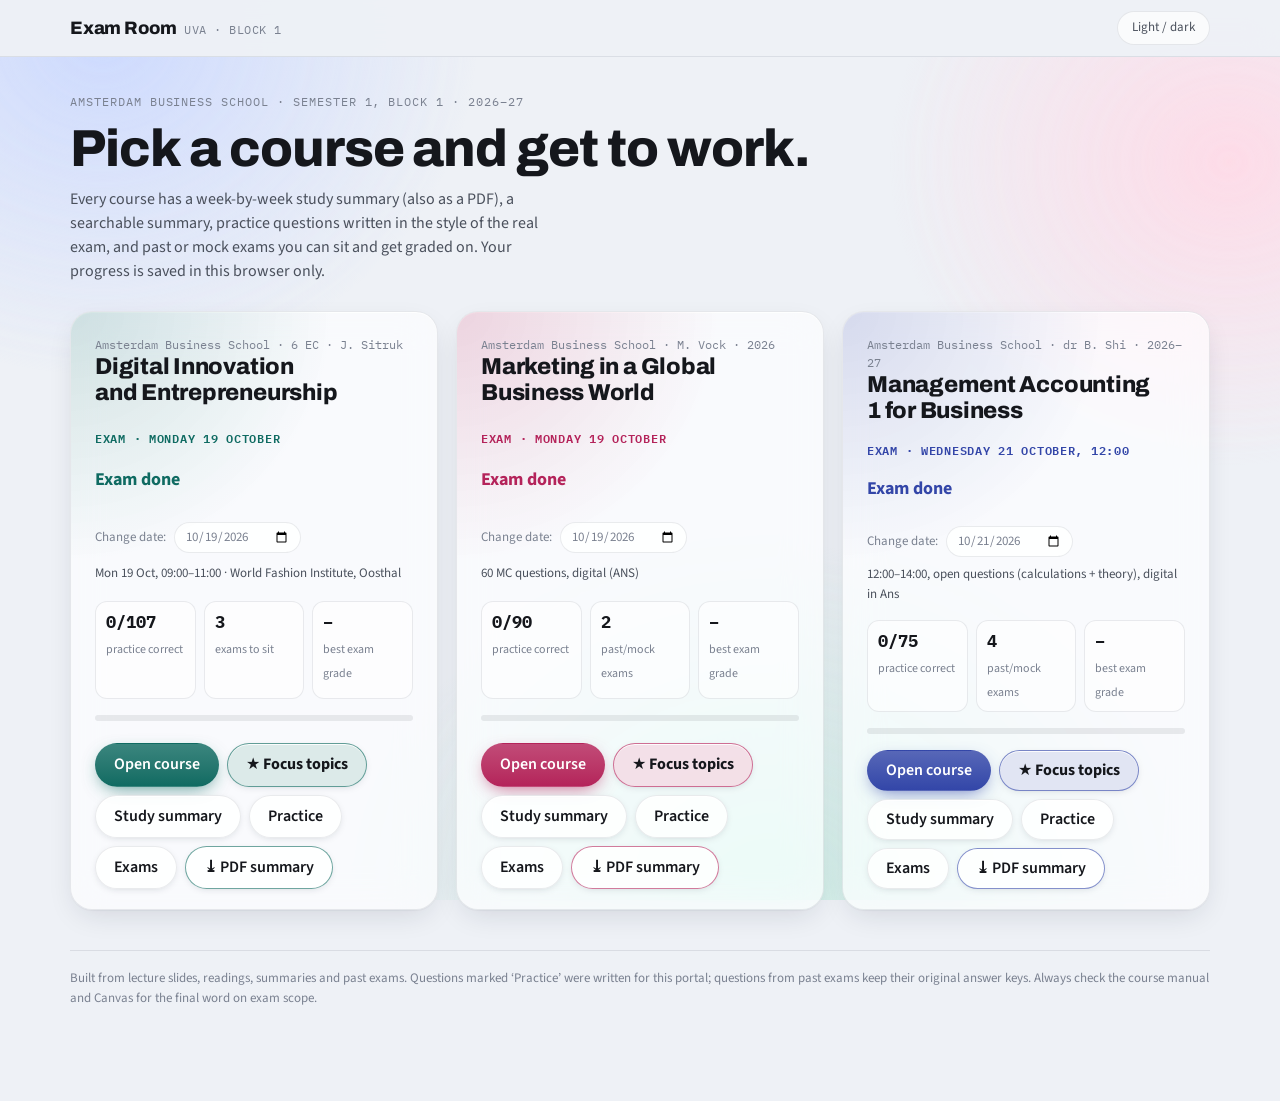
==== commit f2bab2a9: "ADAM ADAM MOUS UPDATE Digital innovation update" ====
--- a/index.html
+++ b/index.html
@@ -694,9 +694,11 @@
         store.theme = cur === "dark" ? "light" : "dark"; save(); applyTheme();
       } }, "Light / dark")));
   }
+  function hasPast(c) { return c.exams.some((e) => !e.ai && !e.realistic); }
+  function examsHref(c) { return "#" + c.id + (hasPast(c) ? ".exams" : c.exams.some((e) => e.realistic) ? ".real" : ".ai"); }
   function tabs(c, view) {
-    const items = [["overview", "Overview"]].concat(c.focus ? [["focus", "Focus topics"]] : [], c.study ? [["study", "Study summary"]] : [], [["summary", "Summary & search"], ["practice", "Practice"], ["exams", "Past & mock exams"], ["ai", "AI generated exam"]],
-      c.exams.some((e) => e.realistic) ? [["real", "Realistic exam (AI)"]] : []);
+    const items = [["overview", "Overview"]].concat(c.focus ? [["focus", "Focus topics"]] : [], c.study ? [["study", "Study summary"]] : [], [["summary", "Summary & search"], ["practice", "Practice"]], hasPast(c) ? [["exams", "Past & mock exams"]] : [], [["ai", "AI generated exam"]],
+      c.exams.some((e) => e.realistic) ? [["real", c.exams.filter((e) => e.realistic).length > 1 ? "Realistic exams (AI)" : "Realistic exam (AI)"]] : []);
     return h("div", { class: "wrap" }, h("nav", { class: "tabs" },
       items.map(([v, label]) => h("a", { href: "#" + c.id + (v === "overview" ? "" : "." + v), class: v === view ? "on" : "" }, label))));
   }
@@ -733,7 +735,7 @@
         h("div", { class: "datefield" }, h("span", null, "Change date:"), dateInput, c.examNote ? h("span", { class: "examnote" }, c.examNote) : null),
         h("div", { class: "stats" },
           h("div", { class: "stat" }, h("b", null, s.mastered + "/" + s.total), h("span", null, "practice correct")),
-          h("div", { class: "stat" }, h("b", null, String(c.exams.filter((e) => !e.ai && !e.realistic).length)), h("span", null, "past/mock exams")),
+          hasPast(c) ? h("div", { class: "stat" }, h("b", null, String(c.exams.filter((e) => !e.ai && !e.realistic).length)), h("span", null, "past/mock exams")) : h("div", { class: "stat" }, h("b", null, String(c.exams.length)), h("span", null, "exams to sit")),
           h("div", { class: "stat" }, h("b", null, s.best == null ? "–" : fmt(s.best)), h("span", null, "best exam grade"))),
         h("div", { class: "bar", title: "Share of practice questions answered correctly" }, h("i", { style: { width: (s.total ? (100 * s.mastered) / s.total : 0) + "%" } })),
         h("div", { class: "actions" },
@@ -741,7 +743,7 @@
           c.focus ? h("a", { class: "btn focusbtn", href: "#" + c.id + ".focus" }, "★ Focus topics") : null,
           c.study ? h("a", { class: "btn", href: "#" + c.id + ".study" }, "Study summary") : h("a", { class: "btn", href: "#" + c.id + ".summary" }, "Summary"),
           h("a", { class: "btn", href: "#" + c.id + ".practice" }, "Practice"),
-          h("a", { class: "btn", href: "#" + c.id + ".exams" }, "Exams"),
+          h("a", { class: "btn", href: examsHref(c) }, "Exams"),
           c.study ? h("a", { class: "btn pdfbtn", href: c.study.pdf, download: c.study.pdf, title: "Download the study summary as PDF (" + c.study.pages + " pages)" }, "⤓ PDF summary") : null));
     });
     page(topbar(),
@@ -779,7 +781,7 @@
             h("div", { style: { display: "flex", gap: "8px", flexWrap: "wrap" } },
               c.study ? h("a", { class: "btn primary", href: "#" + c.id + ".study" }, "Read the study summary") : null,
               h("a", { class: "btn" + (c.study ? "" : " primary"), href: "#" + c.id + ".practice" }, "Start practising"),
-              h("a", { class: "btn", href: "#" + c.id + ".exams" }, "Sit an exam"))),
+              h("a", { class: "btn", href: examsHref(c) }, "Sit an exam"))),
           h("section", { class: "panel" },
             h("h2", { class: "sec" }, "Your numbers"),
             h("div", { class: "stats" },
@@ -1010,10 +1012,10 @@
           h("a", { class: "btn primary", href: "#" + c.id + ".exam." + e.id }, draft ? "Continue" : hist.length ? "Retake" : "Start")));
     });
     return h("main", null, h("div", { class: "wrap" },
-      mode === "real" ? h("div", { class: "note info", style: { marginBottom: "16px" }, html: "A realistic exam written by Claude around the <b>official ANS practice questions</b>: same question style, same level, same format as the real exam." }) :
+      mode === "real" ? h("div", { class: "note info", style: { marginBottom: "16px" }, html: c.realIntro || "A realistic exam written by Claude around the <b>official ANS practice questions</b>: same question style, same level, same format as the real exam." }) :
       ai ? h("div", { class: "note info", style: { marginBottom: "16px" }, html: c.aiIntro || "A full exam written by Claude from your study material and the course's previous exams. It follows the real exam's format, length and grading." }) :
       c.examIntro ? h("div", { class: "note info", style: { marginBottom: "16px" }, html: c.examIntro }) : null,
-      rows.length ? h("div", { class: "exlist" }, rows) : h("div", { class: "empty" }, "No exams for this course yet.")));
+      rows.length ? h("div", { class: "exlist" }, rows) : h("div", { class: "empty", html: mode === "past" && c.exams.length ? "There are no past exams for this course. <a href=\"" + examsHref(c) + "\">Go to the exams written for you →</a>" : "No exams for this course yet." })));
   }
 
   // ------------------------------------------------------------------ EXAM SESSION
@@ -1172,7 +1174,7 @@
   function renderFocus(c) {
     const F = c.focus;
     store.focusDone = store.focusDone || {}; const done = (store.focusDone[c.id] = store.focusDone[c.id] || {});
-    const LV = { 5: ["Very likely", "lv5"], 4: ["Likely", "lv4"], 3: ["Possible", "lv3"], 2: ["Small part", "lv2"], 1: ["Unlikely", "lv1"] };
+    const LV = { 5: ["Very likely", "lv5"], 4: ["Likely", "lv4"], 3: ["Possible", "lv3"], 2: ["Small part", "lv2"], 1: ["Not examined", "lv1"] };
     const head = h("section", { class: "qcard fx-head" },
       h("div", { class: "eyebrow" }, "Focus topics · exam prediction"),
       h("h2", null, F.headline),
@@ -1319,30 +1321,33 @@
   code: "Amsterdam Business School · 6 EC · J. Sitruk",
   color: "#0f6b62",
   examDate: "2026-10-19",
-  examNote: "Q&A + mock exam first: Fri 16 Oct, 09:00–11:00, M1.01",
+  examNote: "Mon 19 Oct, 09:00–11:00 · World Fashion Institute, Oosthal",
   tagline: "Platforms, network effects, launch and monetization, startup funding, AI and deep tech.",
+  realIntro: "Two full exams written by Claude to copy the real one: <b>70 questions in 2 hours</b>, definition and situational questions, same style and level as the official ANS practice questions. <b>A</b> includes the 7 official practice questions; <b>B</b> is completely new and a little harder. There are no real past DIE exams, so the old mock exam has been removed.",
+  aiIntro: "A shorter 40-question practice exam (70 minutes) written by Claude. For the full 70-question simulation, use the <b>Realistic exams</b> tab.",
   facts: [
-    ["Format", "Individual, computer-based <b>multiple-choice</b> exam."],
-    ["Weight", "50% of the course grade (the case presentation is the other 50%)."],
-    ["To pass", "At least <b>5.5 on the exam</b> and a 5.5 course average. The resit is capped at a 6."],
-    ["Content", "Lectures, cases, guest talks, assigned book chapters and mandatory articles. Optional readings are <b>not</b> examined."],
-    ["Mock exam", "Given in the last tutorial (Q&A, 16 October). Add it here once you have it."]
+    ["Format", "Individual, computer-based <b>multiple-choice</b> exam in ANS: <b>70 questions in 2 hours</b> (about 1.7 minutes per question). Definition questions and situational questions."],
+    ["When & where", "Monday 19 October, 09:00–11:00, World Fashion Institute, Oosthal."],
+    ["Content", "Readings, lectures (<b>slides count</b>, also topics that are only on the slides) and concepts from the tutorials. <b>Guest lectures are not examined</b> (Q&A, 16 Oct). Optional readings are not examined."],
+    ["Not asked", "Page numbers, author names or facts about specific companies. Companies only appear as examples that illustrate a concept."],
+    ["Calculator", "A simple, non-graphing calculator is allowed, so expect small calculations (e.g. dilution, Metcalfe)."],
+    ["Weight & pass", "50% of the course grade. You need at least <b>5.5 on the exam</b> and a 5.5 course average. The resit is capped at a 6."]
   ],
   plan: [
-    "Read the <b>Summary</b> topic by topic. Parker et al. chapters 2, 5 and 6 are the most exam-heavy.",
-    "Do the <b>Practice</b> questions per topic, then switch to ‘My mistakes’ until it is empty.",
-    "Sit the <b>mock exam</b> here under time pressure (about 1.5 min per question).",
-    "Two days before: re-read the key terms list and redo your mistakes."
+    "Read the <b>Study summary</b> week by week. Parker et al. chapters 2, 5 and 6 and the Week 6 deep-tech material are the most exam-heavy.",
+    "Do the <b>Practice</b> questions per topic (core, then extra), then switch to ‘My mistakes’ until it is empty.",
+    "Sit <b>Realistic exam A</b> under exam conditions: 70 questions, 2 hours, no notes. Review every mistake.",
+    "Sit <b>Realistic exam B</b> the day before the exam, then re-read the key terms list."
   ],
-  warning: "<b>Missing from your files:</b> slides for Lectures 1, 5 and 6, the three Lecture 6 readings (lean startup for deep tech, quantum computing, blockchain), the HBS case texts, and guest-talk content. Sections built without your files are marked <i>‘Not from your files’</i>. Check these topics against your own notes.",
-  sources: "Course manual 2026–27 · Lecture slides 2 (network effects), 3 (funding), 4 (launch & monetization) · Tutorial 1 · Guest talk Erik Boer (Amsterdam ecosystem) · Parker, Van Alstyne & Choudary (2016) ch. 1, 2, 3, 5, 6, 7 · Schilling (2017) ch. 1–2 · Sahut et al. (2021) · Boudreau & Lakhani (2009) · Leitão et al. (2022) · Zhu & Iansiti (2019) · Agrawal et al. (2017) · Cromwell et al. (2023) · Hurwitz & Kirsch (2018) ch. 1 · I amsterdam ‘Funding your startup’.",
+  warning: "<b>Still missing from your files:</b> the slides for Lectures 1 and 5 and the HBS case texts. Sections that rely on them are marked <i>‘Not from your files’</i>. Everything for Lecture 6 now comes from your slides and the three readings.",
+  sources: "Course manual 2026–27 · Lecture slides 2 (network effects), 3 (funding), 4 (launch & monetization), 6 (deep tech, Sandoval) · Tutorial 1 · Tutorial 6 Q&A slides · Guest talks Erik Boer and Marijn Pijnenborg (not examined) · Parker, Van Alstyne & Choudary (2016) ch. 1, 2, 3, 5, 6, 7 · Schilling (2017) ch. 1–2 · Sahut et al. (2021) · Boudreau & Lakhani (2009) · Leitão et al. (2022) · Zhu & Iansiti (2019) · Agrawal et al. (2017) · Cromwell et al. (2023) · Hurwitz & Kirsch (2018) ch. 1 · de Véricourt & Dahlander (2024) · Bova, Goldfarb & Melko (2023) · Kelly (2019, FT) · I amsterdam ‘Funding your startup’.",
   topics: [
     { id: "intro", title: "L1 · Digital entrepreneurship & open innovation", short: "L1 Digital & open innovation", sub: "Parker ch. 1 & 7 · Sahut et al. · Schilling ch. 1–2" },
     { id: "net", title: "L2 · Network effects & platform architecture", short: "L2 Network effects", sub: "Parker ch. 2 & 3 · Boudreau & Lakhani" },
-    { id: "fund", title: "L3 · Entrepreneurial funding & ecosystems", short: "L3 Funding", sub: "Leitão et al. · I amsterdam · guest talk Erik Boer" },
+    { id: "fund", title: "L3 · Entrepreneurial funding & ecosystems", short: "L3 Funding", sub: "Leitão et al. · I amsterdam · lecture slides" },
     { id: "launch", title: "L4 · Platform launch & monetization", short: "L4 Launch & monetization", sub: "Parker ch. 5 & 6 · Zhu & Iansiti" },
     { id: "ai", title: "L5 · Data-driven innovation & AI", short: "L5 Data & AI", sub: "Agrawal et al. · Cromwell et al. · Hurwitz & Kirsch" },
-    { id: "deep", title: "L6 · Deep tech, quantum & blockchain", short: "L6 Deep tech", sub: "Readings not uploaded" },
+    { id: "deep", title: "L6 · Deep tech, quantum & blockchain", short: "L6 Deep tech", sub: "Lecture 6 slides · de Véricourt & Dahlander · Bova et al. · Kelly" },
     { id: "cases", title: "Tutorials & cases", short: "Cases", sub: "Tutorial 1 exercise · case list" }
   ]
 });
@@ -1462,10 +1467,11 @@
 
 { id: "outside-innov", topic: "net", title: "Managing outside innovation: communities vs. markets (Boudreau & Lakhani 2009)", src: "Boudreau & Lakhani (2009), MIT Sloan Management Review", tags: "collaborative communities competitive markets intrinsic extrinsic motivation integrator product two-sided platform InnoCentive Linux TopCoder",
 html: `
-<p>Open innovation = relying on outsiders both as a source of ideas and as a way to commercialize them. The key choice: organize external innovators as a <strong>collaborative community</strong> or a <strong>competitive market</strong>? It depends on three issues.</p>
+<p>Open innovation = relying on outsiders both as a source of ideas and as a way to commercialize them. The key choice: organize external innovators as a <strong>collaborative community</strong> (Linux, Wikipedia) or a <strong>competitive market</strong> (video-game developers, app developers)? It depends on three issues: <b>type of innovation, motivation of individuals, nature of the platform business model</b>.</p>
+<p><strong>Pipeline or open?</strong> (Q&A slides) Internal development in “pipeline” fashion works well when the <b>technology and consumer preferences are well understood</b>. Open innovation is <b>mandatory when the technology has yet to be established and customer needs are highly varied and not fully understood</b>.</p>
 <div class="tablewrap"><table><tr><th>Issue</th><th>Collaborative community</th><th>Competitive market</th></tr>
 <tr><td>1. Type of innovation</td><td>Problem needs <b>cumulative knowledge</b>, building on past advances (Linux, Semiconductor Research Corp., Firefox, Apache)</td><td>Problem best solved by <b>broad experimentation</b> across approaches (InnoCentive; video-game developers)</td></tr>
-<tr><td>2. Motivation</td><td>Mostly <b>intrinsic</b>: fun, learning, identity, autonomy, intellectual challenge, reciprocity, being part of a cause</td><td>Mostly <b>extrinsic</b>: money, career signalling, reputation</td></tr>
+<tr><td>2. Motivation</td><td>Mostly <b>intrinsic</b>: fun and enjoyment, autonomy, reputation and recognition, status, professional identity, intellectual challenge</td><td>Mostly <b>extrinsic</b>: money, the personal gain from using the solution (user need), skill acquisition and signalling for career advancement</td></tr>
 <tr><td>Governance</td><td>Informal, social norms, sharing</td><td>Formal, arm's-length contracts, competition</td></tr>
 <tr><td>Value capture by owner</td><td>Indirectly, through higher demand for the platform</td><td>Directly, through contracting and licensing</td></tr></table></div>
 <p><strong>3. Business model: who sells to whom?</strong></p>
@@ -1473,6 +1479,10 @@
 <li><strong>Product platform</strong>: innovators build on a foundation technology and sell to customers themselves (Gore-Tex licensees, “Intel Inside”).</li>
 <li><strong>Two-sided platform</strong>: innovators and customers transact directly while affiliating with the owner (Facebook widgets, eBay) → <em>highest autonomy</em> for outsiders.</li></ul>
 <p>Communities have the clearest problems with high-control platforms (fear of expropriation); credible commitments (moving IP into the public domain, reputation for fairness) can help. Advanced options: <strong>mixed</strong> (Microsoft SharePoint: market for some segments, community for others) and <strong>nested</strong> (TopCoder: compete for prizes, then collaborate and teach each other). Strategies evolve: Apple turned the iPhone “jailbreaker” community into a controlled marketplace.</p>
+<p>The motivation diagram overlaps in the middle: <em>signalling and career concerns, reputation, reciprocity and learning and skills development</em> can drive both. Examples from the slides: <b>community + complex product</b> = Firefox, Linux, Apache; <b>market + a problem with an identifiable solution</b> = InnoCentive (separating frozen oil and water), Lego Ideas (user-generated market validation), TopCoder.</p>
+<div class="tablewrap"><table><tr><th></th><th>Integrator</th><th>Product</th><th>Two-sided</th></tr>
+<tr><td>Competitive market</td><td>iPhone App Store, InnoCentive, TopCoder</td><td>Cloud computing (Amazon, Google), Gore-Tex, Android hardware</td><td>SAP third-party apps, Facebook advertisers, eBay, console video games</td></tr>
+<tr><td>Collaborative community</td><td>Threadless, Android software</td><td>Game modders, Linux, Wikipedia, medical-device user innovators</td><td>iPhone jailbreakers, SAP developer network</td></tr></table></div>
 <div class="key">InnoCentive: ~1/3 of 700+ problems solved, often by solvers from <em>unrelated</em> fields (an oil-and-water problem solved by a nanotechnologist). Android: a market for hardware, a community for the software.</div>`},
 
 /* ============================ L3 ============================ */
@@ -1527,8 +1537,9 @@
 <h3>Leitão et al.: the systematic literature review</h3>
 <p>1,614 publications from Web of Science (2005–2021). Five clusters: human capital; corporate social performance/CSR (social capital); absorptive capacity (organizational capital); business networks and alliances (social capital); incubators and university technology transfer (organizational capital). The main contribution is a <strong>taxonomy of BI and BA based on three pillars: human capital</strong> (staff and their expertise), <strong>social capital</strong> (networks, corporate social performance) and <strong>organizational capital</strong> (physical structure: labs, research facilities, conference rooms). BI and BA act as <strong>facilitators of open innovation</strong> by providing space, knowledge, networking, training and mentorship, and the <em>credibility</em> of association with a university. Specialized incubators help when resources and staff are specialized, but are vulnerable if their sector suffers.</p>`},
 
-{ id: "ecosystem", topic: "fund", title: "The Amsterdam startup ecosystem (guest talk Erik Boer)", src: "Guest presentation Erik Boer · I amsterdam ‘Funding your startup’", tags: "Isenberg ecosystem domains Amsterdam unicorns Adyen Booking Mollie TicketSwap I amsterdam funding",
+{ id: "ecosystem", topic: "fund", title: "I amsterdam ‘Funding your startup’ + the Amsterdam ecosystem (guest talk, not examined)", src: "Guest presentation Erik Boer · I amsterdam ‘Funding your startup’", tags: "Isenberg ecosystem domains Amsterdam unicorns Adyen Booking Mollie TicketSwap I amsterdam funding",
 html: `
+<div class="note">The Q&A of 16 October confirmed that <b>guest lectures are not examined</b>. The I amsterdam web page at the bottom of this section <i>is</i> a mandatory reading. The guest-talk part is kept only as background.</div>
 <p>Erik Boer (Amsterdam Center for Entrepreneurship, co-founder Startup Village) placed Amsterdam in its history: the 17th-century Golden Age, a second golden age around 1900 (founders like Gerard Philips, Albert Plesman, Gerard Heineken, Anton Jurgens), and a possible third one now.</p>
 <p><strong>Isenberg (Babson College): six domains of an entrepreneurial ecosystem</strong>: (1) culture, (2) enabling policies and leadership, (3) availability of appropriate finance, (4) quality human capital, (5) venture-friendly markets for products, (6) institutional supports.</p>
 <p><strong>Amsterdam key figures</strong>: about 1,700 tracked startups, about 25 unicorns, $1.6bn VC in 2025. Leading unicorns: Adyen, Booking, Mollie, MessageBird; notable scale-ups: Picnic, Cradle, DataSnipper, Framer.</p>
@@ -1544,6 +1555,7 @@
 { id: "launch", topic: "launch", title: "Launch: pull marketing and the eight chicken-or-egg strategies", src: "Lecture 4 · Parker et al. ch. 5", tags: "chicken egg follow the rabbit piggyback seeding marquee single-side producer evangelism big bang micromarket PayPal push pull",
 html: `
 <p>The chicken-or-egg problem is the toughest problem of a two-sided business: which side comes first, and how do you attract producers without consumers? <strong>PayPal</strong> solved it with frictionless sign-up (email + card), $10 sign-up and $10 referral bonuses, a focus on <em>active use</em> rather than sign-ups, and piggybacking on eBay (even using bots that bought on eBay and insisted on paying with PayPal). Users grew from 100,000 to 1m in three months; eBay bought PayPal for $1.4bn in 2002.</p>
+<p><strong>Chicken-or-egg vs. penguin problem</strong> (Q&A): essentially the same thing, seen slightly differently. Chicken-or-egg: neither side joins until the other side is there. Penguin: like penguins on the edge of the ice, nobody wants to jump in first, so everyone waits for the others to adopt.</p>
 <h3>Platform marketing: pull beats push</h3>
 <p>Pipelines rely on <strong>push</strong> (awareness through owned or paid channels; being heard was enough). Platforms rely on <strong>pull</strong>: the offering is so valuable it draws people in (simplicity, referral programmes). Marketing is “baked into the platform”, and <em>commitment and active use</em>, not sign-ups, show adoption. Push still plays a role: Instagram featured as #1 app by Apple, Twitter's PR event, BMW's DriveNow. Incumbents' advantages (customers, resources) can breed complacency; startups can win.</p>
 <p>Competitors may need different launches: YouTube focused on producers (contests, embeddable player, Myspace bands); Megaupload, a late mover, seeded consumer content (pirated, adult) and got sued; Vimeo went producer-first with better HD tools.</p>
@@ -1625,13 +1637,17 @@
 <p><strong>Six enablers</strong> of today's ML boom: more powerful processors; cheaper storage; distributed computing; more commercial data sets via cloud/APIs; open-source algorithms; more consumable visualization.</p>
 <p><strong>Big data's four Vs:</strong> <em>Volume, Velocity, Variety, Veracity</em>. Big data improves accuracy but is not required (a few thousand data points can work). Data must be trusted and cleaned (words turned into numbers, missing data handled). <strong>Hybrid cloud</strong> = on-premises + public cloud services working together.</p>
 <p><strong>Analytics:</strong> <em>descriptive</em> (understand current reality: which styles sell better this quarter) vs. <em>predictive</em> (anticipate change using patterns; needs constant new data).</p>
-<p><strong>Statistics vs. data mining vs. ML:</strong> statistics is inferential; data mining explores large data sets to discover patterns for humans to use (goal: explain and understand); ML <em>automates</em> pattern identification to make predictions.</p>
+<p><strong>Statistics vs. data mining vs. ML</strong> (the model answer from the Q&A):</p>
+<ul><li><strong>Statistics</strong>: how to analyze data and come up with inferences or predictions based on discovered relationships.</li>
+<li><strong>Data mining</strong>: based on the principles of statistics; the process of exploring and analyzing large amounts of data to discover patterns in that data (for humans to explain and understand).</li>
+<li><strong>Machine learning</strong>: a form of AI that enables a system to learn from data rather than through explicit programming. ML may rely on data mining and statistics, and <em>automates</em> pattern identification to make predictions.</li></ul>
 <p><strong>Subsets of AI</strong> besides ML: <em>reasoning</em> (filling in blanks: the drumstick temperature example), <em>natural language processing</em>, and <em>planning</em>.</p>
 <h3>Approaches to machine learning</h3>
 <ul><li><strong>Supervised learning</strong>: labelled data. Continuous label = <em>regression</em> (weather forecasting); finite set = <em>classification</em>. Risk: <strong>overfitting</strong> (model tuned to training data, fails on new data), tested against unseen labelled data. Uses: fraud detection, recommendations, speech recognition, risk analysis.</li>
 <li><strong>Unsupervised learning</strong>: unlabelled data; finds clusters and associations (social media data; spam detection; diabetes symptom patterns). Can be the first step before supervised learning.</li>
 <li><strong>Reinforcement learning</strong>: a behavioural model; learns by trial and error from rewards (robot climbing stairs, self-driving cars, a dog trained with treats).</li>
-<li><strong>Neural networks and deep learning</strong>: input layer, hidden layer(s), output layer. <em>Deep</em> learning = many hidden layers; good for unstructured data, images, speech, computer vision.</li></ul>`},
+<li><strong>Neural networks and deep learning</strong>: <em>neural networks</em> attempt to mimic the way a human brain approaches a problem, using interconnected layers (input, hidden, output) to infer relationships from observed data. <em>Deep learning</em> is a specific method of machine learning that incorporates neural networks to learn from data in an iterative manner (many hidden layers); good for unstructured data, images, speech, computer vision.</li>
+<li><strong>Self-supervised learning</strong> (ANS practice question): the algorithm learns by predicting parts of its input data from other parts of the same data, so no labelled examples are needed.</li></ul>`},
 
 { id: "ai-lecture", topic: "ai", title: "Lecture 5 themes: data, GenAI and the AI cases", flag: "Not from your files", src: "Course manual description of Lecture 5 (slides not uploaded)", tags: "data driven innovation GenAI OpenAI DeepSeek open source",
 html: `
@@ -1645,18 +1661,84 @@
 <div class="note">Your Lecture 5 slides weren't uploaded, so check this section against them. Your DeepSeek case questions are: disruption of the proprietary AI landscape, why monetization is hard, which revenue model, external forces (regulation, geopolitics, chip access), and keeping open-source ideals under pressure.</div>`},
 
 /* ============================ L6 ============================ */
-{ id: "deeptech", topic: "deep", title: "Deep tech, quantum computing and blockchain", flag: "Not from your files", src: "Course manual; public summaries of the readings (the readings themselves were not uploaded)", tags: "deep tech lean startup quantum advantage blockchain disillusionment",
+{ id: "deep-def", topic: "deep", title: "What deep tech is, and why it is different (Lecture 6)", src: "Lecture 6 slides (J. Sandoval) · de Véricourt & Dahlander (2024)", tags: "deep tech definition high tech coupled uncertainty irreducible upstream downstream minimum viable ecosystem scale deep patient capital Uber",
 html: `
-<p>Lecture 6 asks what <strong>deep tech</strong> ventures are, which technologies they involve, and what challenges and advantages they bring, using quantum and blockchain to discuss how deep tech can create new industries from emerging technologies. There is no tutorial that week; the Q&A replaces it.</p>
-<h3>De Véricourt & Dahlander (2024): Do lean startup methods work for deep tech?</h3>
-<ul><li>Lean startup (build–measure–learn, fast customer feedback) is designed to reduce <strong>market uncertainty</strong>. Deep tech mainly faces <strong>technological uncertainty</strong>, long R&D timelines, high upfront costs (equipment, specialists) and heavy regulation (health, energy), so rapid cheap iteration often isn't possible.</li>
-<li>What helps instead: prove the concept early; set clear, evidence-based milestones for patient investors; partner with established firms, research institutes and governments; engage regulators early; <strong>“learning by thinking”</strong> (theory and thought experiments before costly experiments); use AI and simulation to cut experiment costs; a culture of honesty about setbacks.</li></ul>
-<h3>Melko, Goldfarb & Roger (2023): The business case for quantum computing</h3>
-<ul><li>Billions are invested by tech firms, investors and governments in quantum ecosystems. Much research focuses on <strong>quantum advantage</strong>: a quantum computer performing a calculation that a classical computer cannot do in practice.</li>
-<li>Managers should look for problems where quantum's specific strengths matter (e.g. simulating molecules and materials, certain optimization and sampling problems) rather than expecting faster computing for everything.</li></ul>
-<h3>Kelly (2019, FT): Blockchain: disillusionment descends on financial services</h3>
-<ul><li>After the hype, many bank blockchain pilots stalled: few moved to production, integration with legacy systems and the need for industry-wide coordination proved hard, and simpler databases often did the job. An example of the hype cycle's “trough of disillusionment”.</li></ul>
-<div class="note">These summaries are based on public descriptions, not on your readings or slides. Read the actual articles if they're on Canvas: they are exam material.</div>`},
+<p><strong>Deep tech</strong> = companies founded on a <b>scientific discovery or meaningful engineering innovation</b>. Most tech companies today are built on <em>business-model innovation</em> or an offline-to-online transition using <em>existing</em> technology. Uber is the classic counter-example: a “sharing economy” business model on existing technology, so <em>not</em> deep tech. Deep-tech examples: SpaceX, mRNA vaccines, nuclear (TerraPower), quantum computing (Quandela), new antibiotics found with AI (halicin).</p>
+<p>The label was created to make the <strong>specific challenges</strong> of these ventures easier to understand:</p>
+<ul><li><strong>Prolonged R&D periods</strong></li><li><strong>High upfront costs</strong></li><li><strong>Knowledge / competency barriers</strong> (generalist investors and customers can't easily judge the technology)</li><li><strong>Technical uncertainty ↔ market uncertainty</strong></li></ul>
+<h3>Coupled, irreducible uncertainty</h3>
+<p>Deep-tech ventures face <b>technological challenges (upstream)</b> and <b>commercialization challenges (downstream)</b> <em>at the same time</em>, and they are often <strong>coupled</strong>: the shape and physical viability of the product is unknown, <em>and</em> its immediate market application is unknown. When coupled, the uncertainties <strong>cannot be resolved independently or sequentially</strong>.</p>
+<ul><li><em>Space-based solar power</em>: the beam frequency that works best physically may interfere with aviation and need huge receivers in populated areas. Change the physics to satisfy regulators and it may no longer deliver net-positive energy: “the engineering problem <em>is</em> the regulatory/infrastructure problem”.</li>
+<li><em>Hydrogen vs. ammonia for shipping</em>: engines can't be designed until ports agree which fuel to supply, and ports won't build bunkering infrastructure until they know which engines ships use. Technical viability and ecosystem compatibility are locked together.</li></ul>
+<h3>High tech vs. deep tech (the slide table)</h3>
+<div class="tablewrap"><table><tr><th>Dimension</th><th>High-tech logic (last decade)</th><th>Deep-tech logic (next decade)</th><th>The practitioner's pivot</th></tr>
+<tr><td>Primary risk</td><td><b>Market risk</b>: will they buy it?</td><td><b>Technical risk</b>: does it work?</td><td>Stop using revenue as the only traction metric; measure technical de-risking milestones</td></tr>
+<tr><td>Strategic assets</td><td>Generic, commoditized (cloud, laptops, WiFi)</td><td>Specialized, idiosyncratic (fabs, wet labs, refuelling networks)</td><td>Stop assuming you can rent infrastructure; budget for complementary assets early</td></tr>
+<tr><td>Ecosystem dependency</td><td>Low, permissionless (“launch first, ask later”)</td><td>High, codependent (can't launch without partners)</td><td>Stop focusing only on the minimum viable product; build the <b>minimum viable ecosystem</b></td></tr>
+<tr><td>Development rhythm</td><td>Sprints and agility (weeks/months)</td><td>Milestones and phasing (years/decades)</td><td>Stop forcing hardware teams into 2-week sprints; be <b>ambidextrous</b></td></tr>
+<tr><td>Growth strategy</td><td><b>Scale up</b> (blitzscaling, network effects)</td><td><b>Scale deep</b> (unit economics, local roots)</td><td>Stop chasing vanity growth metrics; secure <b>patient capital</b></td></tr></table></div>
+<div class="key">“Firms cannot move fast and break things when they are building a nuclear fusion reactor, a hydrogen infrastructure, or a gene-editing therapy. Why? Because ‘breaking things’ in the physical world has consequences that coding does not.”</div>
+<p>Why care: deep tech is attracting capital again (AI-driven “moonshot capitalism”, the NATO Innovation Fund's €1bn), and governments worldwide fund quantum programmes (the slide's map: NL about €965m; China, Japan, UK, Germany, France large).</p>`},
+
+{ id: "lean-deep", topic: "deep", title: "Do lean startup methods work for deep tech? (de Véricourt & Dahlander 2024)", src: "de Véricourt & Dahlander (2024), Harvard Business Review", tags: "lean startup deep tech MVP technological uncertainty market uncertainty proof of concept milestones partnerships regulation learning by thinking AI simulation culture of truth Theranos",
+html: `
+<p>Deep tech's share of venture capital doubled in a decade (about 10% → 20%), and deep-tech funds outperform regular VC (average IRR 26% vs. 21%). But deep-tech start-ups bring <strong>unique challenges</strong>:</p>
+<ol><li><strong>Prolonged R&D periods</strong></li><li><strong>Substantial upfront costs</strong> (hard to iterate quickly and stay cost-efficient)</li><li><strong>Longer timeframes</strong> to mature and reach market readiness</li><li><strong>Stringent regulatory landscapes</strong> and technical complexity (FDA for biotech; FAA and FCC for space)</li></ol>
+<h3>The limits of lean startup</h3>
+<p>Lean startup is widely taught for good reason: it reduces <strong>market uncertainty</strong>, puts customers in the front seat (most start-ups fail on product–market fit), uses <em>quick iteration cycles</em> based on customer feedback, and focuses on <em>cost efficiency</em>. But most start-ups rely on <b>proven technologies</b> and rarely fail for technical reasons. Deep tech is built on technologies that <b>do not yet exist</b>, so it faces <strong>technological uncertainty</strong> that market feedback loops can't resolve. Over 90% of new drugs fail clinical trials; only about 10% of approved drugs fail for lack of market need.</p>
+<div class="key">“De-risking a technology is fundamentally different from de-risking a market.”</div>
+<p>Why lean fits badly: long R&D beyond quick iterations; high upfront costs clash with lean's cost efficiency; complexity makes feedback and funding from generalist investors and consumers hard; it can take years to know whether the technology works, so you can't quickly put a real product in customers' hands; regulation slows iteration; customer education and adoption take longer; the <b>MVP must be recalibrated</b>.</p>
+<p><strong>Theranos</strong> (cautionary example): rapid prototyping and quick market entry, assuming the technology would evolve through swift iterations, but the technology did not exist. Result: misdiagnoses and collapse (the fraud went beyond strategy).</p>
+<h3>How to reduce technological uncertainty (the six remedies)</h3>
+<ol><li><strong>Demonstrate proof of concept</strong>: show the technology works in theory <em>and</em> under practical conditions (Modern Meadow's small-scale biofabricated leather; 3D-printed robot joints). Keeps lean's fast iteration but shifts the focus from market testing to <em>de-risking the technology</em>.</li>
+<li><strong>Define milestones with compelling data</strong>: deep tech rarely has early revenue, so break development into milestones that generate data to attract investors; each milestone funds the next phase. Know your investors' technical expertise and risk appetite.</li>
+<li><strong>Form strategic partnerships and navigate regulations</strong>: academic institutions and industry leaders give credibility and specialized resources (SpaceX with NASA; Editas with pharma); consult regulators from the outset (FDA) to avoid costly redesigns.</li>
+<li><strong>Embrace “learning by thinking”</strong> instead of lean's “learning by doing”: plan <em>a few crucial experiments</em> carefully, using <b>science as a map</b> (Rigetti uses quantum-mechanics literature).</li>
+<li><strong>Leverage AI and digital tools</strong>: simulations make learning by thinking more effective (TerraPower's supercomputer simulations attracted Bill Gates before any reactor was built).</li>
+<li><strong>Foster a culture of truth</strong>: “fake it until you make it” is not viable; transparency, openly discussing errors, understanding over status and hierarchy (The Exploration Company: “in the end, it's about the laws of physics”).</li></ol>`},
+
+{ id: "quantum", topic: "deep", title: "Quantum computing: quantum advantage vs. quantum economic advantage (Bova, Goldfarb & Melko 2023 + lecture)", src: "Bova, Goldfarb & Melko (2023), MIT Sloan Management Review · Lecture 6 slides · Q&A", tags: "quantum computing qubit superposition entanglement quantum advantage quantum economic advantage speedup fault tolerant noisy Shor Grover random numbers optimization DiVincenzo",
+html: `
+<p><strong>Quantum computing</strong> (Q&A definition) = information processing that uses quantum-mechanical properties such as <b>superposition</b> and <b>entanglement</b>. Classical computers store information in <b>bits</b> that are either 0 <em>or</em> 1. Quantum computers use <b>qubits</b>, which can be in a combination (superposition) of 0 <em>and</em> 1 until measured, and can be linked through entanglement. This lets them handle some computational challenges differently.</p>
+<p><strong>Two quantum revolutions</strong> (slides): the 1st (20th century) gave semiconductors, lasers and telecom; the 2nd (started about 20 years ago) is <em>quantum information science</em>: superposition, entanglement, decoherence.</p>
+<h3>Quantum advantage vs. quantum economic advantage</h3>
+<div class="tablewrap"><table><tr><th></th><th>Quantum advantage</th><th>Quantum economic advantage</th></tr>
+<tr><td>Definition</td><td>A quantum computer solves an “impossible” problem: one a classical computer can't solve in a feasible time</td><td>A quantum computer solves a <b>commercially relevant</b> problem <b>significantly faster or differently</b> than a classical computer</td></tr>
+<tr><td>Speedup needed</td><td>Typically <b>exponential</b></td><td>Can be <b>less than exponential</b> (quadratic, polynomial): even moderate speedups count</td></tr>
+<tr><td>Examples</td><td>Google 2019 (cross-entropy benchmarking in seconds vs. thousands of years); Xanadu (Gaussian boson sampling): esoteric, no commercial value</td><td>Multiverse's portfolio optimization: classical took almost 700× longer, and the quantum answer was <em>different</em> (higher profit, lower risk-adjusted return)</td></tr></table></div>
+<div class="key">The authors' core claim: <b>a quantum economic advantage may exist without a quantum advantage.</b> Quantum need not do the impossible; it only needs to do something <em>useful</em>, faster or differently. Having both a classical and a quantum answer can be valuable when stakes are high.</div>
+<h3>Where it creates business value</h3>
+<ul><li><strong>Make better investment decisions faster</strong>: portfolio optimization (over $100 trillion under management); Monte Carlo simulation for value-at-risk and pricing complex derivatives.</li>
+<li><strong>Solve “unsolvable” trade-offs</strong>: <em>combinatorial optimization</em> (logistics routes, product placement in stores, question order for learning, best recipe, finding causes of rare machine failures).</li>
+<li><strong>Discover better materials and medicines</strong>: simulating molecules, which gets drastically slower on classical computers with every extra atom.</li>
+<li><strong>Shor's algorithm</strong>: factoring large numbers, which would break today's encryption. A clear quantum advantage; the threat is remote (no fault-tolerant machines yet) but creates a market for <b>quantum-robust encryption</b>.</li>
+<li><strong>Truly random numbers</strong>: quantum computers are probabilistic; classical ones are deterministic and give pseudo-random numbers. Yet lotteries won't switch: fraud is rare and pseudo-random is “good enough”. Managers must weigh <b>optimal vs. good-enough</b>.</li></ul>
+<h3>Glossary from the article</h3>
+<ul><li><strong>Qubit</strong>: the basic unit of quantum information (like a bit).</li><li><strong>Noisy</strong>: today's machines are error-prone, like AM/FM radio before digital.</li><li><strong>Fault-tolerant quantum computer</strong>: general-purpose, reliable; consensus is not before the end of this decade.</li><li><strong>Quantum speedup</strong>: how much faster a quantum computer solves a problem than a classical competitor.</li></ul>
+<h3>Landscape (speedup × commercial value)</h3>
+<p>Large exponential speedups so far were on tasks with <b>no commercial value</b>. Applications with <b>moderate speedup but high commercial value</b> (optimization, logistics, derivatives pricing, drug design, Grover's search) have a good chance of quantum economic advantage. Shor's algorithm and materials simulation: high value <em>and</em> large speedup.</p>
+<h3>How to prepare</h3>
+<ol><li>Make a list of your <b>“If we could only…” / “What if…?”</b> challenges (what is constrained by combinatorial optimization, and what would a solution be worth?).</li><li>Help your organization become <b>quantum-ready</b> (finance, pharma and specialty materials invest; others learn the basics, connect with academics, train staff).</li><li><b>Start experimenting now</b> with near-term hardware → <b>first-mover advantage</b> when fault-tolerant machines arrive.</li></ol>
+<h3>From the lecture slides</h3>
+<ul><li>State of affairs: <b>not one race but many</b>; a very heterogeneous ecosystem (business models, products, expertise); most quantum technologies are <b>special-purpose machines</b>, so not everything will be “quantum-powered”.</li>
+<li>What an entrepreneur can do: investigate what quantum can do in <em>simulation</em> (chemistry, energy, life sciences), <em>linear systems</em>, <em>optimization</em>, <em>unstructured search</em>, <em>encryption and secure communication</em>; keep an eye on milestones (error correction, advantage over classical, new algorithms).</li>
+<li>Scaling: simulating 30 qubits needs a laptop, 50 a supercomputer, 80 all computers on Earth, 300 more than all atoms in the universe. Speedups: <b>exponential</b> for simulation, factoring and linear systems; <b>polynomial (√N)</b> for unstructured search; unknown for optimization.</li>
+<li>Appendix: the <b>DiVincenzo criteria</b> (robust qubits, initialization, measurement, universal gates, coherence and fidelity) and five qubit architectures (superconducting loops, trapped ions, silicon quantum dots, topological qubits, diamond vacancies).</li></ul>`},
+
+{ id: "blockchain", topic: "deep", title: "Blockchain: disillusionment descends on financial services (Kelly 2019)", src: "Kelly (2019), Financial Times · Lecture 6 slides · Q&A", tags: "blockchain DLT distributed ledger permissioned smart contracts hype technology push market pull disillusionment blockchain fatigue",
+html: `
+<p><strong>Blockchain</strong> = a database system that records and processes transactions via a <b>distributed network of computers</b>, with <b>no need for a centralised entity to verify them</b>. It underpins cryptocurrencies like bitcoin.</p>
+<p><strong>The promise</strong>: make banks irrelevant (“be your own bank”), then save banks tens of billions in infrastructure costs, replace central banks, wipe out post-trade intermediaries (clearing houses), become the backbone of cross-border payments; some said it would be bigger than the internet.</p>
+<p><strong>The reality</strong>: the financial sector invested about <b>$1.7bn a year</b>, yet outside cryptocurrencies blockchain had <b>little to no discernible impact</b>. The Bundesbank and Deutsche Börse built settlement prototypes for two years; the Bundesbank's president: “a real breakthrough in application is missing”. Meanwhile the broader fintech world <em>did</em> change banking (user experience).</p>
+<div class="key">The core mistake: <b>too many projects started with the technology rather than the solution.</b> Instead of starting from the problems banks needed to solve, they started from blockchain and tried to find ways to make money with it. “The tool has to fit the problem” — “would you open a can of beans with a sledgehammer?”</div>
+<ul><li><strong>Blockchain fatigue</strong>: the hype faded; conference panels emptied; the word lost its PR value.</li>
+<li><strong>Digital Asset Holdings</strong> pivoted away from blockchain to <b>smart contracts</b> (which don't need blockchain) and talks about <b>DLT</b>.</li>
+<li><strong>Blockchain vs. DLT</strong> (distributed ledger technology): in a blockchain <b>everyone on the network can see all transactions</b>; in DLT that is not necessarily the case. A <b>permissioned blockchain</b> limits who may join the network. DLT may have some uses (interest-rate swaps, derivatives without one obvious trading centre), but slowly and not earth-shattering.</li>
+<li>Conclusion: even where blockchain <em>can</em> run a banking process, there is usually a <b>better, quicker, cheaper and more efficient way</b>.</li></ul>
+<h3>Lessons from blockchain (Lecture 6 slides)</h3>
+<ul><li><strong>Technology push vs. market pull</strong>: blockchain was pushed by the technology instead of pulled by a market need.</li>
+<li><strong>Hype → disappointment → backlash</strong>.</li>
+<li><strong>Where does the value of an innovation lie?</strong> In solving a real problem better than the alternatives, not in the technology itself. The same caution applies to quantum hype.</li></ul>`},
 
 /* ============================ cases ============================ */
 { id: "tutorial1", topic: "cases", title: "Tutorial 1: the group-formation experiment", src: "Tutorial 1 slides", tags: "tutorial platform governance wayfinding legitimacy search coordination costs",
@@ -1672,7 +1754,7 @@
 
 { id: "caselist", topic: "cases", title: "The tutorial cases and the concepts they test", src: "Course manual · Tutorial 1", flag: "Case texts not uploaded", tags: "Snap Facebook TikTok Duolingo crowdfunding AptDeco OpenAI DeepSeek",
 html: `
-<p>Cases are exam material. You presented only one, so use classmates' slides and these links to course concepts:</p>
+<p>The exam tests <b>concepts from the tutorials</b>, not facts about specific companies (Q&A, 16 Oct). So for each case, know which course concepts it illustrates:</p>
 <div class="tablewrap"><table><tr><th>Tutorial</th><th>Case</th><th>Concepts likely tested</th></tr>
 <tr><td>2</td><td>Social Media War 2021: Snap vs. Facebook vs. TikTok</td><td>Same-side network effects, multi-homing, virality, copying features, algorithmic filters (TikTok)</td></tr>
 <tr><td>3</td><td>Duolingo: On a “Streak”</td><td>Freemium, habit and engagement, monetization timing, pull marketing</td></tr>
@@ -1744,7 +1826,7 @@
 { t: "Crowdfunding", d: "Open call, mostly online, for funds as a donation or in exchange for a reward, interest (lending) or equity." },
 { t: "Incubator", d: "Supports new businesses over a period (no fixed term) with space, services, knowledge and networks; usually no funding." },
 { t: "Accelerator", d: "Cohort-based programme of fixed duration (3–6 months) with seed funding, mentoring and a demo day." },
-{ t: "Isenberg's six domains", d: "Culture, policies & leadership, finance, human capital, markets, institutional supports." },
+{ t: "Isenberg's six domains", d: "Culture, policies & leadership, finance, human capital, markets, institutional supports. (Guest talk: not examined.)" },
 { t: "Prediction (AI)", d: "Using data you have to generate data you don't have. AI makes it cheap." },
 { t: "Judgment (AI)", d: "Determining the reward/payoff of an action in a given environment. Complemented, not replaced, by AI." },
 { t: "Reward function engineering", d: "Determining the rewards to various actions given the AI's predictions." },
@@ -1752,8 +1834,29 @@
 { t: "Supervised / unsupervised / reinforcement learning", d: "Learning from labelled data / finding patterns in unlabelled data / learning by trial and error from rewards." },
 { t: "Overfitting", d: "A model tuned so closely to training data that it fails on new data." },
 { t: "Four Vs of big data", d: "Volume, velocity, variety, veracity." },
-{ t: "Deep learning", d: "Machine learning with neural networks that have many hidden layers." },
-{ t: "Quantum advantage", d: "A quantum computer performing a calculation that a classical computer cannot practically perform." }
+{ t: "Deep learning", d: "A specific method of machine learning that incorporates neural networks (many hidden layers) to learn from data in an iterative manner." },
+{ t: "Neural network", d: "Model that mimics the way a human brain approaches a problem, using interconnected layers of learning to infer relationships from observed data." },
+{ t: "Statistics vs. data mining vs. ML", d: "Statistics: inferences/predictions from discovered relationships. Data mining: exploring large data sets to discover patterns (built on statistics). ML: a system that learns from data instead of explicit programming (may use both)." },
+{ t: "Self-supervised learning", d: "The algorithm learns by predicting parts of its input data from other parts of the same data, without labelled examples." },
+{ t: "Chicken-or-egg vs. penguin problem", d: "Essentially the same thing seen slightly differently: no side joins until the other side is there / nobody wants to jump in first." },
+{ t: "Open innovation (when)", d: "Mandatory when the technology is not yet established and customer needs are highly varied and not fully understood; a pipeline works when both are well understood (Boudreau & Lakhani)." },
+{ t: "Deep tech", d: "Companies founded on a scientific discovery or meaningful engineering innovation (not business-model innovation on existing technology, like Uber)." },
+{ t: "Coupled uncertainty", d: "Deep tech's technical (upstream) and commercialization (downstream) uncertainties occur together and cannot be resolved independently or sequentially." },
+{ t: "Minimum viable ecosystem", d: "Deep tech's pivot from the minimum viable product: build the partners and infrastructure you need to launch at all." },
+{ t: "Scale up vs. scale deep", d: "High tech scales up (blitzscaling, network effects); deep tech scales deep (unit economics, local roots) with patient capital." },
+{ t: "Learning by thinking", d: "Deep-tech alternative to lean's learning by doing: plan a few crucial experiments using science as a map (de Véricourt & Dahlander)." },
+{ t: "Proof of concept", d: "Showing the technology works in theory and under practical conditions; de-risks the technology rather than the market." },
+{ t: "Quantum computing", d: "Information processing using superposition and entanglement: qubits can be 0 and 1 at once until measured, unlike bits (0 or 1)." },
+{ t: "Qubit", d: "The basic unit of quantum information, analogous to a classical bit." },
+{ t: "Quantum advantage", d: "A quantum computer solves an ‘impossible’ problem: one a classical computer cannot solve in a feasible time (typically an exponential speedup)." },
+{ t: "Quantum economic advantage", d: "A quantum computer solves a commercially relevant problem significantly faster or differently than a classical computer; possible with only a moderate (quadratic/polynomial) speedup." },
+{ t: "Fault-tolerant quantum computer", d: "General-purpose, reliable quantum computer with error correction; not expected before the end of this decade." },
+{ t: "Shor's algorithm", d: "Quantum algorithm for factoring large numbers; could break today's encryption (a clear quantum advantage)." },
+{ t: "Combinatorial optimization", d: "Complex trade-off problems (routes, store layout, recipes) where quantum may give moderate speedups." },
+{ t: "Blockchain", d: "A database system that records and processes transactions via a distributed network of computers, with no need for a centralised entity to verify them (Kelly 2019)." },
+{ t: "DLT (distributed ledger technology)", d: "Like blockchain, but not every participant necessarily sees all transactions." },
+{ t: "Permissioned blockchain", d: "A blockchain where the number of parties allowed onto the network is limited." },
+{ t: "Technology push vs. market pull", d: "Starting from a technology and looking for uses (blockchain's mistake) vs. starting from a real market need." }
 ]);
 
 </script>
@@ -1904,13 +2007,6 @@
 Q("p45", "fund", "Which was the first accelerator?",
  ["Techstars (2007)", "Y Combinator (2005)", "Rockstart", "Startup Village"], 1,
  ["Techstars came two years later.", "Correct.", "Rockstart is an Amsterdam accelerator, but not the first.", "Startup Village is an Amsterdam incubator space."]),
-Q("p46", "fund", "Which is NOT one of Isenberg's six domains of an entrepreneurial ecosystem (guest talk Erik Boer)?",
- ["Culture", "Availability of appropriate finance", "Quality human capital", "Network effects"], 3,
- ["Culture is a domain.", "Finance is a domain.", "Human capital is a domain.", "Correct. The six domains are culture, policies & leadership, finance, human capital, markets and institutional supports."]),
-Q("p47", "fund", "Erik Boer named several weaknesses of the Amsterdam ecosystem. Which is one of them?",
- ["Lack of international talent", "A scale-up gap and reliance on foreign capital", "Too few fintech start-ups", "No university support for student founders"], 1,
- ["International talent is listed as a strength.", "Correct (also deeptech talent shortage and fragmentation).", "Fintech is a strength (Adyen, Mollie).", "There are many student routes (ASIF, UvA Founder Space…)."]),
-
 /* ---------------- L4: launch, monetization, Zhu & Iansiti ---------------- */
 Q("p48", "launch", "Amazon started as an online bookshop (pipeline) and later opened Amazon Marketplace to third-party sellers. Which launch strategy is this?",
  ["Seeding", "Follow the rabbit", "Piggyback", "Big-bang adoption"], 1,
@@ -2006,9 +2102,90 @@
 Q("p77", "deep", "‘Quantum advantage’ means…",
  ["any computation done faster on a quantum computer", "a quantum computer performing a calculation that a classical computer cannot do in practice", "lower energy use of quantum chips", "the first-mover advantage of quantum start-ups"], 1,
  ["Not every computation; the point is practical infeasibility on classical machines.", "Correct.", "Not the definition.", "Not the definition."]),
-Q("p78", "deep", "The FT article on blockchain in financial services (Kelly 2019) describes…",
- ["rapid adoption of blockchain in all bank back offices", "disillusionment: many pilots stalled, and simpler databases often did the job", "blockchain replacing central banks", "blockchain as the main source of bank profits"], 1,
- ["The opposite.", "Correct: the ‘trough of disillusionment’.", "Not the argument.", "Not the argument."]),
+Q("p78", "deep", "According to Kelly (2019), what was the main reason blockchain disappointed in financial services?",
+ ["Regulators banned blockchain in European banks", "Too many projects started with the technology rather than with the problem to be solved", "Blockchain was too cheap to generate profits", "Banks lacked the computing power to run a blockchain"], 1,
+ ["No ban is mentioned; the Bundesbank even built prototypes itself.", "Correct. Projects tried to find ways to make money from blockchain instead of starting from banks' problems: ‘the tool has to fit the problem’.", "Not the argument; banks spent about $1.7bn a year on it.", "Computing power is not the issue in the article."]),
+Q("p83", "deep", "How does the Lecture 6 slide define deep tech?",
+ ["Any company that uses AI in its products", "Companies founded on a scientific discovery or meaningful engineering innovation", "Start-ups built on business-model innovation using existing technology", "Technology companies with more than 50% of staff in R&D"], 1,
+ ["Using AI does not make a firm deep tech; many apps use AI on existing technology.", "Correct. This is the definition on the slide.", "That describes most tech companies (e.g. Uber's sharing-economy model), which are explicitly <i>not</i> deep tech.", "No such threshold is used."]),
+Q("p84", "deep", "Why is Uber used as a counter-example in the deep-tech lecture?",
+ ["Because it failed due to technological uncertainty", "Because it is built on business-model innovation using existing technology", "Because it relies on patient capital", "Because it scales deep instead of scaling up"], 1,
+ ["Uber did not face deep technological uncertainty.", "Correct. Uber's ‘sharing economy’ is a business-model innovation on existing technology, not a scientific breakthrough.", "Uber is a blitzscaling, VC-funded firm.", "Reversed: Uber scaled up with network effects."]),
+Q("p85", "deep", "What does the lecture mean by ‘coupled, irreducible uncertainty’ in deep tech?",
+ ["Technical and market uncertainty occur together and cannot be resolved independently or one after the other", "Market uncertainty can always be resolved first with a minimum viable product", "Technical uncertainty disappears once the venture is funded", "Uncertainty only exists in the regulatory phase"], 0,
+ ["Correct. The product's physical viability and its market application are both unknown and locked together.", "That is the lean-startup assumption that does not hold here.", "Funding does not resolve whether the technology works.", "Regulation is only one part of the coupled problem."]),
+Q("p86", "deep", "A ship-engine start-up can't finalize its engine until ports decide which fuel to supply, while ports wait for engine makers to decide. This illustrates…",
+ ["a negative same-side network effect", "coupled uncertainty between technical viability and the ecosystem", "multi-homing", "a lean-startup pivot"], 1,
+ ["Not a network-effect question.", "Correct. This is the hydrogen-vs-ammonia example from the slides: technical design and ecosystem compatibility are locked together.", "Multi-homing is using several platforms at once.", "A pivot changes direction; here the problem is that neither side can move first."]),
+Q("p87", "deep", "According to the ‘high tech vs. deep tech’ table, what is the primary risk of a deep-tech venture?",
+ ["Market risk: will they buy it?", "Technical risk: does it work?", "Currency risk", "Reputation risk"], 1,
+ ["That is the high-tech logic.", "Correct. Hence: measure technical de-risking milestones, not only revenue.", "Not in the table.", "Not in the table."]),
+Q("p88", "deep", "Instead of only a minimum viable product, the slides say deep-tech founders should build a…",
+ ["minimum viable ecosystem", "maximum viable product", "minimum viable brand", "minimum viable network effect"], 0,
+ ["Correct. Deep tech is codependent: it cannot launch without partners and infrastructure.", "Not a term from the slides.", "Not a term from the slides.", "Not a term from the slides."]),
+Q("p89", "deep", "High-tech firms ‘scale up’ (blitzscaling, network effects). How do deep-tech firms grow, according to the slides?",
+ ["They scale deep: unit economics and local roots, financed with patient capital", "They scale up faster than high tech", "They avoid growth altogether", "They grow only through acquisitions"], 0,
+ ["Correct. Stop chasing vanity growth metrics; secure patient capital for the long haul.", "Reversed.", "They grow, but differently.", "Not in the slides."]),
+Q("p90", "deep", "Which is NOT one of the challenges of deep-tech start-ups named by de Véricourt & Dahlander?",
+ ["Prolonged R&D periods", "Substantial upfront costs", "Strong same-side network effects", "Stringent regulatory landscapes"], 2,
+ ["This is a challenge.", "This is a challenge.", "Correct. Network effects are a platform concept, not one of the deep-tech challenges.", "This is a challenge (e.g. the FDA for biotech)."]),
+Q("p91", "deep", "De Véricourt & Dahlander say: ‘De-risking a technology is fundamentally different from de-risking a market.’ What follows from this?",
+ ["Lean startup's quick customer tests can't show whether a technology that doesn't exist yet will work", "Deep-tech firms should never talk to customers", "Market risk is always higher than technology risk", "Deep tech should copy software sprints"], 0,
+ ["Correct. Market feedback loops don't resolve technological uncertainty.", "Customers still matter; they just can't resolve the technical risk.", "For deep tech it is usually the other way around.", "The slides say: stop forcing hardware teams into 2-week sprints."]),
+Q("p92", "deep", "What do de Véricourt & Dahlander mean by ‘learning by thinking’?",
+ ["Running as many small, cheap experiments as possible", "Planning a few crucial experiments carefully, using scientific theory and literature as a map", "Letting customers design the product", "Copying competitors' technology"], 1,
+ ["That is lean's ‘learning by doing’.", "Correct. Experiments are too costly to run many, so use science to decide which data will convince investors.", "Not the idea.", "Not the idea."]),
+Q("p93", "deep", "Deep-tech ventures rarely have early revenue. What do de Véricourt & Dahlander recommend instead?",
+ ["Charging customers before the product exists", "Defining milestones that generate compelling data, so each milestone funds the next phase", "Avoiding investors until the product is finished", "Using only crowdfunding"], 1,
+ ["Not recommended (Theranos shows the danger).", "Correct.", "Deep tech needs (knowledgeable) investors.", "Not in the article."]),
+Q("p94", "deep", "Why is ‘fake it until you make it’ not viable in deep tech, according to de Véricourt & Dahlander?",
+ ["Because the stakes are high and the technology must actually obey the laws of physics, so a culture of truth is needed", "Because investors forbid marketing", "Because deep tech has no competitors", "Because regulators require open-source code"], 0,
+ ["Correct. Teams must openly admit limits and errors (The Exploration Company's culture).", "Not the argument.", "Not the argument.", "Not the argument."]),
+Q("p95", "deep", "According to Bova, Goldfarb & Melko, what is ‘quantum economic advantage’?",
+ ["A quantum computer solving a problem that no classical computer could ever solve", "A quantum computer solving a commercially relevant problem significantly faster or differently than a classical computer", "The cost saving from replacing all classical computers", "The profit of quantum start-ups after their IPO"], 1,
+ ["That is (pure) quantum advantage.", "Correct. Even a moderate speedup can be enough.", "Not the definition.", "Not the definition."]),
+Q("p96", "deep", "Which statement reflects the central claim of Bova, Goldfarb & Melko (2023)?",
+ ["Quantum computers are only useful once they achieve quantum advantage", "A quantum economic advantage may exist without a quantum advantage", "Classical computers will soon be obsolete", "Quantum computing is only relevant for governments"], 1,
+ ["The authors argue the opposite.", "Correct. Usefulness, not impossibility, is what matters for business.", "Classical computing remains valuable (AlexNet, AlphaFold).", "Finance, pharma, materials and logistics firms are the main users."]),
+Q("p97", "deep", "Google's 2019 machine performed cross-entropy benchmarking in seconds instead of thousands of years. Why does this NOT show quantum economic advantage?",
+ ["Because the calculation was slower than on a laptop", "Because the calculation had no commercial relevance", "Because Google is not a start-up", "Because it used Shor's algorithm"], 1,
+ ["It was enormously faster.", "Correct. It showed quantum advantage on an esoteric task, not a useful business problem.", "Irrelevant.", "It did not use Shor's algorithm."]),
+Q("p98", "deep", "Quantum computers can generate truly random numbers, yet lotteries are unlikely to switch to them. Why?",
+ ["Quantum random numbers are illegal", "The classical (pseudo-random) solution is good enough and fraud is rare, so the benefit doesn't justify the cost", "Lotteries already use quantum computers", "Quantum computers are deterministic"], 1,
+ ["Not the argument.", "Correct. Managers must weigh the optimal vs. the good-enough solution.", "They don't.", "Reversed: quantum computers are probabilistic; classical ones are deterministic."]),
+Q("p99", "deep", "Why does Shor's algorithm matter for managers in almost all industries?",
+ ["It speeds up spreadsheets", "A large fault-tolerant quantum computer could break today's encryption, creating demand for quantum-robust encryption", "It makes blockchain faster", "It replaces machine learning"], 1,
+ ["Not related.", "Correct. The threat is remote today but relevant for security planning.", "Not the point.", "Not the point."]),
+Q("p100", "deep", "Classical bits are 0 or 1. What distinguishes qubits?",
+ ["They can be in a superposition of 0 and 1 until measured, and can be entangled", "They store ten values at once", "They are always more reliable than bits", "They only work at room temperature"], 0,
+ ["Correct (Q&A definition).", "Not correct.", "Today's quantum computers are noisy.", "Most architectures must be kept very cold."]),
+Q("p101", "deep", "According to the Lecture 6 slides, what is the current state of quantum technology?",
+ ["One single global race toward a general-purpose quantum computer", "Many races in different directions, a heterogeneous ecosystem, and mostly special-purpose machines", "Quantum computers have replaced supercomputers", "Only the US invests in quantum"], 1,
+ ["The slides say there is not one race, but many.", "Correct. So not everything will be ‘quantum-powered’.", "Not true.", "The slides show programmes worldwide (China, Japan, UK, NL…)."]),
+Q("p102", "deep", "Which lesson does the Lecture 6 slide draw from the failures of blockchain?",
+ ["Technology push without market pull leads to hype, disappointment and backlash", "Market pull always fails", "Blockchain failed because it was too regulated", "Hype always leads to success"], 0,
+ ["Correct. Ask where the value of an innovation really lies.", "Not the lesson.", "Not the lesson.", "The opposite."]),
+Q("p103", "deep", "According to Kelly (2019), what is the key difference between a blockchain and DLT?",
+ ["In a blockchain everyone on the network can see all transactions; in DLT that is not necessarily the case", "DLT always needs a central bank", "Blockchain is private; DLT is public", "There is no difference"], 0,
+ ["Correct (Colin Platt's distinction).", "Not in the article.", "Reversed.", "The article explains a key difference."]),
+Q("p104", "deep", "What is the definition of blockchain used in Kelly (2019) and the Q&A?",
+ ["A central database owned by a bank", "A database system that records and processes transactions via a distributed network of computers, without a centralised entity to verify them", "A type of cryptocurrency", "A machine-learning model for payments"], 1,
+ ["The point is that no central entity is needed.", "Correct.", "Blockchain <i>underpins</i> cryptocurrencies like bitcoin.", "Not related."]),
+Q("p105", "net", "According to Boudreau & Lakhani (Q&A slides), when is open innovation mandatory rather than internal ‘pipeline’ development?",
+ ["When the technology is well understood and customer preferences are clear", "When the technology has yet to be established and customer needs are highly varied and not fully understood", "When the firm has a large R&D budget", "When the platform uses a proprietary model"], 1,
+ ["Then internal pipeline development works well.", "Correct.", "Budget is not the criterion.", "Not the criterion."]),
+Q("p106", "net", "Which motivations are intrinsic according to Boudreau & Lakhani?",
+ ["Money and career signalling", "Fun, autonomy and reputation/recognition", "The personal gain from using the solution", "Skill acquisition for a promotion"], 1,
+ ["Extrinsic.", "Correct (as listed on the Q&A slide).", "Extrinsic (user need).", "Extrinsic (career advancement)."]),
+Q("p107", "ai", "Which statement correctly relates deep learning and neural networks (Hurwitz & Kirsch)?",
+ ["Neural networks are a type of deep learning", "Deep learning is a method of machine learning that uses neural networks to learn from data iteratively", "They are unrelated techniques", "Deep learning works without data"], 1,
+ ["Reversed.", "Correct (Q&A answer). Neural networks mimic the brain with interconnected layers.", "Deep learning is built on neural networks.", "All ML learns from data."]),
+Q("p108", "ai", "Exploring and analyzing large amounts of data to discover patterns, based on the principles of statistics, is the definition of…",
+ ["machine learning", "data mining", "reinforcement learning", "reasoning"], 1,
+ ["ML learns from data instead of explicit programming.", "Correct (Hurwitz & Kirsch, Q&A).", "Learning from rewards.", "A different subset of AI."]),
+Q("p109", "launch", "What is the difference between the chicken-or-egg problem and the penguin problem, according to the Q&A?",
+ ["The chicken-or-egg problem concerns pricing; the penguin problem concerns curation", "They are essentially the same thing, seen slightly differently", "The penguin problem only occurs in one-sided markets", "The penguin problem is solved by lean startup"], 1,
+ ["Not the distinction.", "Correct. Both describe users waiting for others to join first.", "Not stated.", "Not related."]),
 
 /* ---------------- cases & tutorial ---------------- */
 Q("p79", "cases", "In Tutorial 1, students first had to form groups in 30 seconds without help, then the lecturer added signage (group 1 at the back…). What did the second round mainly show?",
@@ -2025,98 +2202,6 @@
  ["Bridging means connecting the firm's own networks.", "Correct.", "Clustering is about local vs. global networks.", "Marquee is a launch strategy."])
 ]);
 
-/* ================================ MOCK EXAM ================================ */
-const M = (q, o, a, w, topic) => ({ topic, q, o, a, w });
-PORTAL.addExams("die", [{
-  id: "mock1", shuffleOptions: true, kind: "Mock exam (written for you)", title: "DIE mock final: 40 questions",
-  sub: "New questions in the style of the computer-based MC exam, spread over all six lectures and the cases.",
-  info: "There are no past DIE exams, so this mock is written from your lectures and readings. Weighting follows the course: roughly 7 questions per lecture plus cases. Topics from Lectures 1, 5 and 6 rely partly on readings rather than slides.",
-  minutes: 90,
-  grading: { type: "guess", guess: 10 },
-  gradingText: "Guessing correction for 4 options: grade = 10 × (correct − 10) / 30, minimum 1. Pass mark 5.5 (= 27 correct).",
-  questions: [
-M("A platform's value units are created mainly by…", ["the platform's own employees", "external producers", "regulators", "investors"], 1,
- ["Pipeline logic: the firm creates the product.", "Correct: platforms enable interactions between external producers and consumers.", "Regulators set rules but don't create value units.", "Investors fund the platform."], "intro"),
-M("‘Uber owns no vehicles. Facebook creates no content. Airbnb owns no real estate.’ This quote illustrates that platforms…", ["are asset-heavy", "create value using resources they don't own or control", "avoid network effects", "rely on supply economies of scale"], 1,
- ["The opposite.", "Correct.", "They depend on network effects.", "They rely on demand economies of scale."], "intro"),
-M("Visa moved from proprietary (BankAmericard) to a joint venture of banks and back to proprietary in 2007. What does this show?", ["Openness can only increase", "Openness decisions can change over time", "Joint ventures always fail", "Proprietary platforms cannot license"], 1,
- ["Visa moved back toward closed.", "Correct.", "Visa's JV phase was successful for decades.", "Not the point."], "intro"),
-M("Which firm best illustrates ‘too open’ with quality problems in Parker ch. 7?", ["Apple iOS", "Wikipedia's Meredith Kercher article", "Sony Betamax", "Orbitz"], 1,
- ["Apple is closed.", "Correct.", "Betamax illustrates a lost proprietary standards battle.", "Orbitz is a joint-venture example."], "intro"),
-M("Users who innovate to meet their own needs, like snowboarders shaping their own boards, are an example of…", ["firm R&D", "user innovation", "technology spillovers", "science push"], 1,
- ["Firms didn't do this.", "Correct (Schilling ch. 2).", "Spillovers are R&D benefits leaking to others.", "Science push starts from scientific discovery."], "intro"),
-M("Schilling: a moderate level of knowledge in a field can produce more creative solutions than deep expertise. Which example supports this?", ["Edison's lab", "Iddan, a missile engineer, inventing the PillCam", "Bayh-Dole Act", "Fulton's steamboat"], 1,
- ["Edison is a knowledge broker example.", "Correct.", "A US law on university patents.", "Another knowledge broker example."], "intro"),
-M("Which pair matches Sahut et al.'s four DE research streams?", ["Digital business models; digital platforms", "Pricing; promotion", "Supply chains; logistics", "Accounting; auditing"], 0,
- ["Correct (the other two are digitalization of the entrepreneurial process and digital entrepreneurial ecosystems).", "Marketing mix.", "Not streams.", "Not streams."], "intro"),
-M("Network effects are defined by Parker et al. as…", ["the effect of advertising on sales", "the impact the number of users of a platform has on the value created for each user", "the cost savings from producing more units", "the speed at which content spreads"], 1,
- ["Not the definition.", "Correct.", "That's supply economies of scale.", "That's virality."], "net"),
-M("Damodaran valued Uber at $5.9bn in 2014; Bill Gurley disagreed. What was Gurley's main point?", ["Uber's costs were underestimated", "Damodaran ignored network effects, which can expand the market", "Uber had a weak brand", "Taxi markets never grow"], 1,
- ["Not the point.", "Correct (the SF market had tripled).", "Not the point.", "The opposite."], "net"),
-M("On Twitter and Quora, a minority of users produces most content. This shows cross-side network effects can be…", ["symmetric", "asymmetric", "negative only", "same-side"], 1,
- ["They are not symmetric.", "Correct.", "They are positive here.", "It is about producers vs. consumers."], "net"),
-M("Chatroulette grew to 1.5m users in six months and then collapsed. Why?", ["Lack of frictionless entry", "Negative network effects without curation", "Too high fees", "Multi-homing"], 1,
- ["Entry was very easy.", "Correct.", "It was free.", "Not the reason."], "net"),
-M("Deloitte's research: which business model earns the highest market multiplier?", ["Asset builders", "Service providers", "Technology creators", "Network orchestrators"], 3,
- ["2.0.", "2.6.", "4.8.", "Correct (8.2)."], "net"),
-M("Which is the ‘how’ of platform design in Parker ch. 3?", ["Participants, value unit, filter", "Pull, facilitate, match", "Information, goods, currency", "Sponsor, manager, developer"], 1,
- ["That's the core interaction (the ‘why’).", "Correct.", "Exchanged items.", "Openness roles."], "net"),
-M("In Boudreau & Lakhani, motivation in competitive markets is mostly…", ["intrinsic: fun, learning, identity", "extrinsic: money, career signalling", "reciprocity", "altruism"], 1,
- ["That's communities.", "Correct.", "Community motivation.", "Not the market logic."], "net"),
-M("Gore-Tex licensees build on Gore's technology and sell to customers themselves. In Boudreau & Lakhani's terms this is a…", ["integrator platform", "product platform", "two-sided platform", "shared model"], 1,
- ["Integrators sell to customers themselves.", "Correct.", "Two-sided platforms have innovators and customers transacting directly while affiliating with the owner.", "Openness term from Parker."], "net"),
-M("Which funding source invests the largest amounts and typically requires a board seat?", ["Friends and family", "Business angels", "Venture capital", "Donation crowdfunding"], 2,
- ["Small amounts.", "€25k–500k, no board seat typically.", "Correct.", "Funders get nothing."], "fund"),
-M("Why do founders accept dilution in successive funding rounds?", ["Because the law requires it", "Because growth in company value compensates for the loss in percentage ownership", "Because VCs pay dividends", "Because dilution reduces taxes"], 1,
- ["No.", "Correct.", "Not the reason.", "Not the reason."], "fund"),
-M("Equity crowdfunding funders act as…", ["donors", "customers who pre-order", "mini business angels or VCs", "lenders"], 2,
- ["Donors get nothing back.", "That's reward crowdfunding.", "Correct.", "That's P2P lending."], "fund"),
-M("Which crowdfunding type is the largest by market size?", ["Donation", "Reward", "Equity", "P2P lending"], 3,
- ["$12–14bn.", "$8–10bn.", "~$15bn.", "Correct ($222–327bn)."], "fund"),
-M("Business incubators typically…", ["provide seed funding for equity in 3-month cohorts", "support ventures over an open-ended period with space, services and networks", "only exist in the US", "replace venture capital"], 1,
- ["That's an accelerator.", "Correct.", "Not true.", "Not true."], "fund"),
-M("Erik Boer's student route through the Amsterdam ecosystem is…", ["Fund → Build → Explore → Grow", "Explore → Build → Fund → Grow", "Grow → Fund → Explore → Build", "Build → Explore → Grow → Fund"], 1,
- ["Funding comes after building.", "Correct.", "Wrong order.", "Wrong order."], "fund"),
-M("Which is an Amsterdam unicorn named in the guest talk?", ["Adyen", "Spotify", "Klarna", "Revolut"], 0,
- ["Correct (also Booking, Mollie, MessageBird).", "Swedish.", "Swedish.", "British."], "fund"),
-M("Platforms rely on pull rather than push marketing. Which best describes pull?", ["Buying TV advertising", "An offering so valuable it draws people in, with marketing baked into the platform", "Cold-calling customers", "Price wars"], 1,
- ["Push.", "Correct.", "Push.", "Not marketing logic of platforms."], "launch"),
-M("Facebook launching only at Harvard is an example of…", ["piggyback", "micromarket strategy", "big bang", "seeding"], 1,
- ["Not tapping another platform.", "Correct.", "Big bang = simultaneous on-boarding through push marketing.", "Facebook didn't create the content."], "launch"),
-M("Microsoft buying Bungie (Halo) to launch Xbox is an example of…", ["marquee strategy", "single-side strategy", "producer evangelism", "follow the rabbit"], 0,
- ["Correct: securing a key user group / content.", "Not quite.", "Bungie doesn't bring its own customers in that sense.", "Xbox wasn't a pipeline opening up."], "launch"),
-M("Dropbox giving extra free storage to both the sender and the recipient of a referral is…", ["a transaction fee", "an inorganic incentive for viral growth that doesn't drain cash", "a marquee strategy", "enhanced curation"], 1,
- ["No fee.", "Correct.", "Not a key user group.", "Not curation."], "launch"),
-M("Which of the four sources of excess value is ‘access to a community or market’ for?", ["Consumers", "Producers", "Regulators", "Investors"], 1,
- ["Consumers get access to value created on the platform.", "Correct (Airbnb hosts reach travellers).", "Not in the framework.", "Not in the framework."], "launch"),
-M("Booking.com kicks off hotels that sell rooms cheaper on their own websites. This is…", ["charging for enhanced access", "banning leakage activities", "network bridging", "seeding"], 1,
- ["Not a charge.", "Correct (lecture addition).", "Not bridging.", "Not a launch strategy."], "launch"),
-M("Which pricing logic fits Boston's rental market, where tenants paid brokers because apartments were scarce?", ["Charge all users", "Subsidize price-sensitive users, charge those willing to pay", "Charge most users, subsidize stars", "Never charge"], 1,
- ["No.", "Correct: the scarce side (landlords) is subsidized; tenants pay.", "Stars are about quality signals.", "No."], "launch"),
-M("Homejoy (home cleaning) shut down in 2015. Zhu & Iansiti use it to illustrate…", ["network bridging", "disintermediation", "clustering", "strong network effects"], 1,
- ["No.", "Correct: cleaners and clients bypassed the platform after matching.", "Clustering is part of it, but the key example is disintermediation.", "No."], "launch"),
-M("Zhu & Iansiti's verdict on Didi and Uber is that…", ["platform scale guarantees dominance", "network properties are trumping platform scale", "both have strong global clusters", "multi-homing is absent"], 1,
- ["The opposite.", "Correct.", "They have local clusters.", "Multi-homing is rampant."], "launch"),
-M("A bank's AI predicts that a transaction is 70% likely to be fraudulent. Deciding whether to block it given the cost of annoying a wealthy client is…", ["prediction", "judgment", "unsupervised learning", "data mining"], 1,
- ["The 70% is prediction.", "Correct.", "Not related.", "Not related."], "ai"),
-M("Why does cheaper prediction increase the demand for human judgment?", ["Because prediction becomes less accurate", "Because cheaper prediction creates more decisions, and each needs judgment", "Because regulators require it", "It doesn't"], 1,
- ["No.", "Correct (complement logic).", "Not the argument.", "Agrawal et al. say it does."], "ai"),
-M("Instacart's ChatGPT plugin turning recipe ideas into a grocery order is which pathway?", ["Exploit", "Expand", "Explore", "Exit"], 0,
- ["Correct: strengthening the current value proposition.", "Expand solves new, complementary problems.", "Explore creates a new value proposition.", "Not a pathway."], "ai"),
-M("Grouping customers into segments from unlabelled purchase data is…", ["supervised learning", "unsupervised learning", "reinforcement learning", "regression"], 1,
- ["No labels.", "Correct (clustering).", "No rewards.", "Regression needs labels."], "ai"),
-M("A robot learning to climb stairs through trial and error with rewards illustrates…", ["supervised learning", "unsupervised learning", "reinforcement learning", "data mining"], 2,
- ["No labels.", "No clustering.", "Correct.", "No."], "ai"),
-M("Which challenge is typical for deep-tech ventures?", ["Low capital needs", "Long R&D timelines and high technological uncertainty", "Easy rapid iteration", "No regulation"], 1,
- ["High capital needs.", "Correct.", "Iteration is slow and costly.", "Often heavily regulated."], "deep"),
-M("Which advice fits deep-tech founders (de Véricourt & Dahlander)?", ["Ship a minimum viable product within weeks regardless of science", "Set evidence-based milestones, partner with established firms and engage regulators early", "Avoid patient capital", "Skip proof of concept"], 1,
- ["Not possible in deep tech.", "Correct.", "Patient investors are needed.", "Prove concept early."], "deep"),
-M("In Tutorial 1, the platform ‘earns’ the right to capture value by…", ["charging students first", "first creating value by reducing frictions", "restricting entry", "multi-homing"], 1,
- ["No.", "Correct.", "No.", "No."], "cases"),
-M("Snap, Facebook and TikTok copying each other's features (Stories, short video) relates most to…", ["multi-homing by users across social apps", "follow the rabbit", "P2P lending", "absorptive capacity only"], 0,
- ["Correct: users use several apps, so feature copying competes for attention.", "Launch strategy.", "Funding.", "Not the main concept."], "cases")
-  ]
-}]);
 })();
 
 </script>
@@ -4357,30 +4442,6 @@
 "die-p79": "With signage and rules, students found their group faster: the 'platform' cut search and coordination costs, which is how platforms create value.",
 "die-p81": "Open weights give the core value away, so DeepSeek must monetize what it still controls: hosted API access, enterprise services, tools.",
 "die-p82": "Users on several platforms at once (multi-homing) can switch easily, which pushes prices down and makes it hard for any one AI provider to profit.",
-"mock1#1": "Goodwin's quote illustrates Parker's point that platforms orchestrate resources owned by their community instead of owning assets themselves.",
-"mock1#2": "Visa changed its openness model twice, showing that openness is a spectrum of choices a platform can revise over time.",
-"mock1#3": "Wikipedia's open editing let anyone change the Meredith Kercher article, so quality and accuracy suffered. Parker uses it to show the risk of being too open without curation.",
-"mock1#5": "Schilling's example: Iddan was an outsider to medicine, so he wasn't locked into its assumptions; moderate knowledge plus a fresh view led to the PillCam.",
-"mock1#7": "This is Parker et al.'s definition: the value each user gets depends on how many users the platform has.",
-"mock1#9": "Asymmetric means one side matters far more to the other than the reverse; on Twitter and Quora a small group of producers draws a large audience.",
-"mock1#10": "Growth without curation brought in unwanted content; users had worse experiences and left. Classic negative network effects.",
-"mock1#12": "Parker ch. 3: the core interaction is the 'why'; pull, facilitate and match describe how the platform makes that interaction happen.",
-"mock1#13": "Boudreau & Lakhani: markets run on extrinsic rewards (prizes, money, career signals); communities run on intrinsic motivation.",
-"mock1#14": "In a product platform, outsiders build on the owner's core technology and sell their own products to customers (Gore-Tex, Intel Inside).",
-"mock1#15": "VCs invest millions at later stages, take equity and usually a board seat; angels invest less and usually don't take board control.",
-"mock1#16": "Each round dilutes the founders' percentage, but if the money grows the company's value, a smaller share of a bigger company is worth more.",
-"mock1#17": "Equity crowdfunders get shares, so they act like small-scale angels or VCs.",
-"mock1#19": "Incubators offer space, services and networks over an open-ended period, usually without funding; accelerators are fixed, cohort-based and fund for equity.",
-"mock1#20": "Erik Boer's route goes from exploring ideas, to building, to finding funding, to growing, all within the university ecosystem.",
-"mock1#22": "Pull marketing: the platform's value draws people in and marketing is part of the product (sharing, referrals), unlike push advertising.",
-"mock1#23": "A micromarket strategy starts in a small community whose members already interact, like Harvard students for Facebook.",
-"mock1#25": "Dropbox rewards both sides of a referral with storage, which costs little, so viral sharing is encouraged without spending cash.",
-"mock1#30": "Zhu & Iansiti argue that local clusters, multi-homing and weak bridging (network properties) matter more for Didi and Uber than sheer size.",
-"mock1#31": "The 70% is the prediction; deciding what to do given the costs of each mistake is judgment (Agrawal et al.).",
-"mock1#35": "Reinforcement learning learns by trial and error from rewards; there are no labels (supervised) and no clustering (unsupervised).",
-"mock1#36": "Deep tech faces mainly technological risk: long R&D, high upfront costs and uncertainty about whether it works at all.",
-"mock1#37": "Because quick, cheap iteration isn't possible, de Véricourt & Dahlander advise milestones for patient investors, partnerships and early contact with regulators.",
-"mock1#38": "Tutorial 1's lesson: a platform earns the right to capture value only after it creates value, here by cutting search and coordination frictions."
 });
 
 </script>
@@ -4665,16 +4726,92 @@
 /* ---- L6 ---- */
 X("30", "deep", "Why does de Véricourt & Dahlander's article argue that classic lean startup fits deep tech badly?",
  ["Deep tech has no customers", "Its main risk is technological, and each iteration is slow, costly and regulated", "Investors forbid experiments", "Deep tech firms don't need funding"], 1,
- ["Deep tech has customers; the issue is whether the technology works.", "Right: lean reduces market uncertainty with fast, cheap tests, which deep tech can't run.", "Not the argument.", "Deep tech needs a lot of patient capital."])
+ ["Deep tech has customers; the issue is whether the technology works.", "Right: lean reduces market uncertainty with fast, cheap tests, which deep tech can't run.", "Not the argument.", "Deep tech needs a lot of patient capital."]),
+/* ---- added after the Lecture 6 slides, readings and Q&A ---- */
+X("31", "deep", "A start-up develops a new solid-state battery chemistry that has only worked in the lab. Its founders want to launch an MVP within six weeks to test demand. What would de Véricourt & Dahlander advise?",
+ ["Go ahead: lean startup works the same for every venture", "First de-risk the technology with a proof of concept and data-generating milestones, because the main risk is technological", "Skip investors and fund it through reward crowdfunding", "Focus on brand building before R&D"], 1,
+ ["Lean reduces market uncertainty; here the technology itself is uncertain.", "Right: de-risking a technology is fundamentally different from de-risking a market.", "Not advised; deep tech needs knowledgeable, patient investors.", "Branding doesn't resolve whether the battery works."]),
+X("32", "deep", "Which pairing of ‘high-tech logic’ and ‘deep-tech logic’ from the Lecture 6 table is correct?",
+ ["Generic assets (cloud, laptops) vs. specialized assets (fabs, wet labs)", "Milestones (years) vs. sprints (weeks)", "Technical risk vs. market risk", "Scale deep vs. scale up"], 0,
+ ["Right: deep tech can't simply rent its infrastructure.", "Reversed: high tech works in sprints, deep tech in milestones.", "Reversed: high tech faces market risk, deep tech technical risk.", "Reversed: high tech scales up, deep tech scales deep."]),
+X("33", "deep", "A fusion-energy start-up cannot launch without grid operators, regulators and component suppliers on board. According to the slides it should focus on building a…",
+ ["minimum viable product", "minimum viable ecosystem", "viral loop", "two-sided marketplace"], 1,
+ ["The slides say: stop focusing only on the MVP.", "Right: deep tech is codependent on partners (high ecosystem dependency).", "Virality is a platform growth tool.", "Not the point here."]),
+X("34", "deep", "A quantum algorithm finds a delivery-route plan only twice as fast as the best classical software, but for a logistics firm this saves millions per year. According to Bova et al., this is…",
+ ["quantum advantage", "quantum economic advantage", "neither, because the speedup is not exponential", "Shor's algorithm"], 1,
+ ["Quantum advantage means solving an ‘impossible’ problem.", "Right: a commercially relevant problem solved significantly faster; a moderate speedup is enough.", "The authors explicitly say a moderate (quadratic/polynomial) speedup can be enough.", "Shor's algorithm factors numbers."]),
+X("35", "deep", "A quantum and a classical optimizer give two different portfolio strategies. Why might the quantum answer still be valuable, according to Bova et al.?",
+ ["Quantum answers are always correct", "When the stakes are high, having a different solution can itself be valuable, even if neither is proven optimal", "Different answers prove quantum advantage", "Regulators require quantum answers"], 1,
+ ["Not claimed.", "Right: quantum computing can provide outputs that are different, not only faster.", "Quantum advantage is about impossibility for classical computers.", "Not in the article."]),
+X("36", "deep", "Which kind of business problem do Bova et al. consider especially suited to quantum computers?",
+ ["Simple bookkeeping", "Combinatorial optimization problems with complex trade-offs, such as logistics routes or store layouts", "Sending e-mails", "Social media posting"], 1,
+ ["Classical computers handle this easily.", "Right: almost any problem with complex trade-offs could be suited.", "Not suited.", "Not suited."]),
+X("37", "deep", "According to the lecture, which of these is NOT an area where entrepreneurs should investigate what quantum computers can do?",
+ ["Simulation in chemistry, energy and life sciences", "Optimization", "Encryption and secure communication", "Replacing all office computers"], 3,
+ ["This is on the slide.", "This is on the slide.", "This is on the slide.", "Right: most quantum technologies are special-purpose machines."]),
+X("38", "deep", "A bank starts a blockchain project because ‘everyone is doing blockchain’ and only later looks for a problem to apply it to. Kelly (2019) and the lecture would call this…",
+ ["market pull", "technology push", "learning by thinking", "a minimum viable ecosystem"], 1,
+ ["Market pull starts from a real need.", "Right: starting from the technology instead of the problem, the core mistake in Kelly's article.", "A deep-tech experimentation approach.", "Not related."]),
+X("39", "deep", "A consortium of banks builds a ledger that only approved members can join. In Kelly's terms, this is a…",
+ ["public blockchain", "permissioned blockchain", "cryptocurrency", "smart contract"], 1,
+ ["A public blockchain lets anyone join.", "Right: the number of parties allowed on the network is limited.", "A cryptocurrency is an application of blockchain.", "A smart contract is a programming function that doesn't require blockchain."]),
+X("40", "deep", "Digital Asset Holdings moved away from ‘blockchain’ toward smart contracts and DLT. What does this illustrate in Kelly (2019)?",
+ ["Blockchain fatigue: the term lost its PR value and firms pivoted away", "That blockchain had become mainstream", "That DLT is identical to blockchain", "That banks stopped using databases"], 0,
+ ["Right.", "The opposite.", "Kelly explains the difference: in DLT not everyone necessarily sees all transactions.", "Not the point."]),
+X("41", "deep", "Which statement about classical and quantum computers is correct according to Bova et al.?",
+ ["Classical computers are probabilistic; quantum computers are deterministic", "Quantum computers are probabilistic and can generate truly random numbers; classical computers generate pseudo-random numbers", "Both generate only pseudo-random numbers", "Neither can generate random numbers"], 1,
+ ["Reversed.", "Right.", "Quantum computers can produce true randomness.", "Not correct."]),
+X("42", "deep", "Why does the lecture slide say ‘firms cannot move fast and break things’ in deep tech?",
+ ["Because breaking things in the physical world (a reactor, a gene therapy) has consequences that coding does not", "Because deep-tech firms are too slow to hire", "Because investors dislike speed", "Because there is no competition"], 0,
+ ["Right.", "Not the argument.", "Not the argument.", "Not the argument."]),
+X("43", "net", "A software firm wants outside developers to improve a complex operating system over many years, building on each other's code. Contributors mainly enjoy the challenge and recognition. Which form fits best (Boudreau & Lakhani)?",
+ ["Competitive market with prize money", "Collaborative community", "Integrator platform with a 30% fee", "Joint venture"], 1,
+ ["Markets suit one-off problems with identifiable solutions and extrinsic motivation.", "Right: cumulative innovation on a complex product with intrinsic motivation (Linux, Apache).", "This is a business-model type and would deter a community that fears expropriation.", "An openness model, not the choice asked here."]),
+X("44", "net", "Lego Ideas lets fans submit set designs; other fans vote, and winning designs are produced. In the Q&A slides this is an example of…",
+ ["a collaborative community developing a complex product", "a competitive market used for user-generated market validation", "a pipeline", "a proprietary openness model"], 1,
+ ["The slides list Firefox, Linux and Apache as community examples.", "Right: Lego Ideas is listed with InnoCentive and TopCoder under competitive markets.", "It uses outside innovators.", "Not the classification asked here."]),
+X("45", "net", "A medical company knows exactly what doctors need and the technology is mature. According to Boudreau & Lakhani, which approach works well?",
+ ["Internal development in a ‘pipeline’ fashion", "Open innovation is mandatory", "A two-sided platform", "Crowdfunding"], 0,
+ ["Right: when technology and preferences are well understood, internal development works well.", "Open innovation is mandatory when technology isn't established and needs are varied and unclear.", "Not the point.", "A funding source, not an innovation approach."]),
+X("46", "net", "Which motivation sits in the overlap between extrinsic and intrinsic motivation in Boudreau & Lakhani's diagram?",
+ ["Money", "Reciprocity and learning/skills development", "Fun and enjoyment", "User need"], 1,
+ ["Purely extrinsic.", "Right: reputation, reciprocity, signalling and learning sit in the middle.", "Purely intrinsic.", "Extrinsic."]),
+X("47", "ai", "A language model is trained by hiding words in sentences and predicting them from the surrounding words, without any human-made labels. This is…",
+ ["supervised learning", "self-supervised learning", "reinforcement learning", "reward function engineering"], 1,
+ ["Supervised learning needs labelled input–output pairs.", "Right: the data provides its own labels.", "Reinforcement learning learns from rewards.", "That determines payoffs of actions."]),
+X("48", "ai", "Which definition matches ‘machine learning’ in Hurwitz & Kirsch?",
+ ["A form of AI that enables a system to learn from data rather than through explicit programming", "The process of exploring data to find patterns for humans", "Analyzing data to draw inferences from samples", "A network that mimics the brain"], 0,
+ ["Right.", "That is data mining.", "That is statistics.", "That is a neural network."]),
+X("49", "ai", "A streaming service uses a model with many layers of interconnected nodes to recognize objects in video frames. Which technique is this?",
+ ["Deep learning with neural networks", "Unsupervised clustering", "Descriptive analytics", "Data mining by hand"], 0,
+ ["Right: deep learning uses neural networks with many hidden layers, good for images.", "Clustering groups unlabelled data.", "Describes current reality; doesn't recognize images.", "Not the technique."]),
+X("50", "fund", "A founder owns 80% of a start-up valued at €1m. After two rounds she owns 40% of a company valued at €4m. What is her stake worth now?",
+ ["€0.4m", "€0.8m", "€1.6m", "€3.2m"], 2,
+ ["That applies 40% to the old valuation.", "That is her old stake (80% × €1m).", "Right: 40% × €4m = €1.6m, double her old €0.8m.", "That applies 80% to the new valuation."]),
+X("51", "net", "A messaging app grows from 20 to 30 users. By how many does the number of possible connections increase (Metcalfe's law)?",
+ ["10", "190", "245", "435"], 2,
+ ["That is the increase in users, not connections.", "That is the number for 20 users.", "Right: 30×29/2 = 435 minus 20×19/2 = 190 gives 245.", "That is the total for 30 users, not the increase."]),
+X("52", "launch", "A new co-working app waits for others to join before anyone signs up; everyone hesitates to be first. In the Q&A this is called the…",
+ ["penguin problem, essentially the same as the chicken-or-egg problem", "leakage problem", "multi-homing problem", "clustering problem"], 0,
+ ["Right.", "Leakage is trading off-platform.", "Multi-homing is using several platforms.", "Clustering is about local network structure."]),
+X("53", "launch", "A food-delivery app is in many cities, and in each city a local rival can win by signing restaurants there. Users and restaurants also use several apps. Which two Zhu & Iansiti properties make it vulnerable?",
+ ["Network clustering and multi-homing", "Strong bridging and global network effects", "Disintermediation and strong cross-side effects", "Single-homing and global network"], 0,
+ ["Right: local clusters can be attacked city by city, and multi-homing lowers switching costs.", "These would protect it.", "Disintermediation isn't described here.", "The opposite of the situation."]),
+X("54", "ai", "An insurer's model predicts that a claim is 80% likely to be fraudulent. Staff decide whether to investigate, weighing the cost of investigation against annoying an honest customer. In Agrawal et al.'s terms, the staff provide…",
+ ["prediction", "judgment", "training data", "action only"], 1,
+ ["The model provides prediction.", "Right: judgment is determining the payoff of actions.", "Not the role described.", "Deciding by weighing payoffs is judgment."]),
+X("55", "intro", "From an innovation perspective, what separates an innovation from an invention?",
+ ["An innovation is the practical implementation of an idea with a market in mind; an invention has not necessarily found its market", "An innovation is always a radical technology", "An invention must be patented; an innovation cannot be", "There is no difference"], 0,
+ ["Right. Schilling: innovation is the practical implementation of an idea into a new device or process.", "Innovations can be incremental too.", "Not the distinction.", "There is a clear difference."])
 ]);
 
 /* ================================ AI-GENERATED EXAM ================================ */
 const M = (q, o, a, w, topic) => ({ topic, q, o, a, w });
 PORTAL.addExams("die", [{
-  id: "ai1", ai: true, shuffleOptions: true, kind: "AI generated exam (by Claude)", title: "DIE practice final: 40 new questions",
-  sub: "Written from your summaries, readings, cases and the style of the mock exam. Every lecture is covered, plus the cases.",
-  info: "This exam was written by Claude, not by your lecturer. It mirrors the real format (individual, computer-based multiple choice, 4 options) and covers lectures, readings and cases in roughly equal parts. Use it as extra practice, not as a prediction of the actual questions.",
-  minutes: 90,
+  id: "ai1", ai: true, shuffleOptions: true, kind: "AI generated exam (by Claude)", title: "DIE practice exam: 40 questions",
+  sub: "A shorter practice exam over all six lectures and the tutorial concepts. For the full-length simulation, use the Realistic exams (70 questions).",
+  info: "Written by Claude, not by your lecturer. Same question types as the real exam (4 options, definition and situational questions), but shorter: 40 questions in 70 minutes, the real pace of about 1.7 minutes per question. The two <b>Realistic exams</b> are the full 70-question simulations.",
+  minutes: 70,
   grading: { type: "guess", guess: 10 },
   gradingText: "Guessing correction for 4 options: grade = 10 × (correct − 10) / 30, minimum 1. A 5.5 needs 27 correct.",
   questions: [
@@ -4716,8 +4853,8 @@
  ["Reward funders focus on the product.", "Right: lenders earn only if they are repaid.", "Minor.", "Minor."], "fund"),
 M("Leitão et al. (2022) build their taxonomy of incubators and accelerators on three pillars. Which set is correct?", ["Financial, physical and legal capital", "Human, social and organizational capital", "Seed, series A and series B", "Space, time and money"], 1,
  ["Not the taxonomy.", "Right: staff expertise, networks, and facilities/structures.", "Those are funding rounds.", "Not the taxonomy."], "fund"),
-M("Which of Isenberg's ecosystem domains matches 'Amsterdam relies heavily on foreign venture capital'?", ["Culture", "Availability of appropriate finance", "Human capital", "Institutional supports"], 1,
- ["Culture covers attitudes to risk and success.", "Right: the weakness concerns access to finance.", "Human capital is about talent.", "Institutional supports are legal, accounting and similar services."], "fund"),
+M("A founder owns 100% of a start-up worth €1 million. After a funding round she owns 60% of a company valued at €3 million. What happened to the value of her stake?", ["It fell to €0.6 million", "It rose to €1.8 million", "It stayed at €1 million", "It rose to €3 million"], 1,
+ ["That applies 60% to the old valuation.", "Right: 60% × €3m = €1.8m. Dilution lowered her percentage, but growth raised the value of her stake.", "The valuation tripled, so the stake changed.", "She no longer owns 100%."], "fund"),
 M("PayPal paid users $10 to sign up and $10 for each referral. What problem was it solving?", ["Leakage", "The chicken-or-egg problem", "Multi-homing", "Negative network effects"], 1,
  ["Leakage is about off-platform transactions.", "Right: getting both sides on board at the start.", "Not the main issue at launch.", "Not the problem being solved."], "launch"),
 M("Twitter used a festival (SXSW 2007) with big screens to get many people on board at once. Which launch strategy?", ["Big-bang adoption", "Micromarket", "Seeding", "Follow the rabbit"], 0,
@@ -4752,10 +4889,10 @@
  ["The weights are given away.", "Right: when the core is free, monetize the complements you control.", "Not feasible.", "Not the point."], "cases"),
 M("Users switch freely between ChatGPT, Claude and other AI models. In Zhu & Iansiti's terms this pervasive multi-homing…", ["makes it easier for any one provider to raise prices", "pushes prices down and makes profits harder", "creates strong lock-in", "removes all network effects"], 1,
  ["The opposite.", "Right: easy switching weakens each provider's pricing power.", "Multi-homing is the opposite of lock-in.", "Overstated."], "cases"),
-M("Which risk does a deep-tech venture mainly face, compared with a typical app start-up?", ["Market risk only", "Technological risk: will it work at all?", "No risk", "Only legal risk"], 1,
- ["App start-ups mainly face market risk.", "Right: long R&D, high upfront costs and uncertain feasibility.", "Deep tech is very risky.", "Regulation matters, but technological risk is the core."], "deep"),
-M("What is 'quantum advantage'?", ["Any quantum computer that runs faster than a laptop", "A quantum computer performing a calculation that classical computers practically cannot", "A patent on quantum chips", "Using quantum computers for accounting"], 1,
- ["Too loose.", "Right: that is the definition used in the reading.", "No.", "No."], "deep"),
+M("According to the Lecture 6 table, what is the primary risk of a deep-tech venture compared with a high-tech start-up?", ["Market risk: will customers buy it?", "Technical risk: does it work at all?", "Currency risk from foreign investors", "Reputation risk from social media"], 1,
+ ["That is the high-tech logic of the last decade.", "Right: so deep tech should measure technical de-risking milestones, not only revenue.", "Not in the table.", "Not in the table."], "deep"),
+M("Bova, Goldfarb & Melko distinguish quantum advantage from quantum economic advantage. Which statement is correct?", ["Quantum economic advantage requires an exponential speedup", "Quantum economic advantage can exist without quantum advantage, even with a moderate speedup", "Quantum advantage always has commercial value", "The two terms mean the same"], 1,
+ ["A quadratic or polynomial speedup can be enough.", "Right: what matters is solving a commercially relevant problem faster or differently.", "Google's 2019 demonstration had no commercial value.", "They are explicitly different."], "deep"),
 M("Tutorial 1: after the lecturer added signs and rules, students found their groups much faster. Which platform idea does this show best?", ["Platforms create value by reducing search and coordination costs", "Platforms always charge for access", "Platforms eliminate all rules", "Platforms only work online"], 0,
  ["Right: governance and wayfinding lowered frictions, then the platform could capture value.", "Not shown here.", "The platform added rules.", "The experiment was offline."], "cases")
   ]
@@ -5202,22 +5339,24 @@
 </script>
 <script>
 /* Week-by-week study summaries (generated from the study-summary docs) */
-PORTAL.addStudy("die", {"lead":"Everything you need for the multiple-choice exam, explained week by week, with the lecture, book chapter and article for each topic.","pdf":"study-summary-digital-innovation.pdf","pages":37,"kb":1009,"html":"<h2>The exam and how to use this summary</h2>\n<p>The final exam is an individual, computer-based multiple-choice test worth 50% of your grade. You need at least a 5.5 on the exam itself to pass. It covers the lectures, the cases, the guest talks, the assigned book chapters and the mandatory articles. Optional readings are not examined. A resit is capped at a 6, so aim to pass first time.</p>\n<p><strong>What the course is really about, in one paragraph.</strong> Digital technology changes how new businesses create value. The old model is the <em>pipeline</em>: a firm makes a product and sells it down a line to customers. The new model is the <em>platform</em>: a firm builds a place where outsiders (producers and consumers) meet and create value for each other. Almost everything in this course follows from that shift:</p>\n<ul>\n<li>why platforms grow so fast (network effects, week 2);</li>\n<li>how start-ups get money and support (funding and ecosystems, week 3);</li>\n<li>how a platform gets its first users and then earns money without scaring them away (launch and monetization, week 4);</li>\n<li>how AI and data change decisions and products (week 5);</li>\n<li>what is different about hard-science start-ups (deep tech, week 6).</li>\n</ul>\n<p><strong>How to study with it.</strong> Read one week at a time, in order, because later weeks build on earlier ones. Each week starts with the big idea, then explains each reading. Then comes <strong>Exam traps</strong>: the distinctions multiple-choice questions like to test. It ends with <strong>Test yourself</strong> questions; the answers are directly underneath, so cover them first.</p>\n<p>The book is Parker, Van Alstyne &amp; Choudary (2016), <em>Platform Revolution</em>, written &quot;Parker&quot; below. Where a topic comes only from public descriptions of a reading rather than your own files, the summary says so. Check those parts against the slides on Canvas.</p>\n<h2>Week 1 · Lecture 1: Entrepreneurship and innovation in the digital age</h2>\n<p><strong>Readings:</strong> Parker ch. 1 (Today) and ch. 7 (Openness) · Sahut, Iandoli &amp; Teulon (2021), <em>The age of digital entrepreneurship</em> · Schilling (2017) ch. 2, <em>Sources of innovation</em> (ch. 1 provides background).</p>\n<p><strong>The big idea.</strong> Week 1 sets up the vocabulary for the whole course:</p>\n<ul>\n<li><em>platforms</em> versus <em>pipelines</em>;</li>\n<li>what <em>digital entrepreneurship</em> means;</li>\n<li>how <em>open</em> a platform should be;</li>\n<li>where <em>innovation</em> comes from in the first place.</li>\n</ul>\n<h3>1. Platforms versus pipelines (Parker ch. 1)</h3>\n<p>A <strong>pipeline</strong> is the traditional business: the firm designs, produces and sells, and value flows in one direction, from producer to consumer. Think of a car maker or a publisher.</p>\n<p>A <strong>platform</strong> is a business that enables <em>value-creating interactions between external producers and consumers</em>. It does not make the thing being exchanged. It provides an open infrastructure where others can participate, and it sets the rules (governance). Its purpose is to <strong>match users and facilitate the exchange of goods, services or social currency</strong>, so that everyone involved creates value. On a platform, value flows in a <em>matrix</em>: the same user can be a producer one day and a consumer the next. You can watch YouTube videos and also upload them.</p>\n<blockquote>\n<p>&quot;Uber owns no vehicles. Facebook creates no content. Alibaba has no inventory. Airbnb owns no real estate.&quot; (Tom Goodwin). The community provides the resources; the platform orchestrates them.</p>\n</blockquote>\n<p><strong>Why platforms beat pipelines.</strong> Parker gives four reasons. Learn them as a list, because they are classic exam material.</p>\n<ol>\n<li><strong>They scale more efficiently by eliminating gatekeepers.</strong> A publisher's editors decide which books get printed: a slow, expensive bottleneck. Amazon's Kindle lets anyone publish and lets reader feedback decide what succeeds. Coursera and Upwork do the same to universities and consulting firms.</li>\n<li><strong>They unlock new sources of value creation and supply.</strong> Airbnb owns no rooms; hosts supply them, and Airbnb takes a fee of about 9–15% (11% on average). Parker calls this &quot;not-even-mine inventory&quot;. Strangers can trust each other because reputation systems and insurance lower the <em>transaction costs</em> that used to make such exchanges impossible.</li>\n<li><strong>They use data-based tools to create community feedback loops.</strong> Wikipedia beat Britannica because the community writes, checks and corrects content, and the platform's data tools keep that loop running.</li>\n<li><strong>They invert the firm.</strong> The focus moves from inside the firm to outside it:\n<ul>\n<li>marketing moves from push to pull;</li>\n<li>IT moves from the back office to social and big data;</li>\n<li>finance moves from shareholder value to stakeholder value;</li>\n<li>strategy moves from controlling internal resources to orchestrating external ones;</li>\n<li>innovation moves from in-house R&amp;D to crowdsourcing.</li>\n</ul>\n</li>\n</ol>\n<p><strong>In plain words:</strong> a pipeline grows by owning more. A platform grows by connecting more people who own things. Because it uses resources it does not own, it can grow much faster.</p>\n<h3>2. Digital entrepreneurship (Sahut, Iandoli &amp; Teulon 2021)</h3>\n<p><strong>Definition.</strong> Digital entrepreneurship (DE) is <em>the process of entrepreneurial creation of digital value through the use of various socio-technical digital enablers to support effective acquisition, processing, distribution and consumption of digital information</em>.</p>\n<p>The key move in this paper: DE is <strong>not</strong> a niche sub-category of entrepreneurship. The authors call it <em>augmented</em> entrepreneurship. All entrepreneurship is becoming digital, and DE &quot;reconciles traditional entrepreneurship with the new way of creating and doing business in the digital era&quot;. Their example is a small traditional restaurant. Even it must create digital value (reviews, social media, delivery apps), and a business that doesn't is severely undermined.</p>\n<p><strong>The information-processing framework.</strong> Digital value is created as information moves through four phases:</p>\n<ol>\n<li>generation / acquisition (collecting data and ideas);</li>\n<li>processing;</li>\n<li>distribution / sharing;</li>\n<li>consumption.</li>\n</ol>\n<p>There are <em>challenges</em> inside each phase and <em>frictions</em> between phases. Entrepreneurs overcome them with <strong>socio-technical enablers</strong>: open source, crowdsourcing, crowdfunding, analytics, user communities, SEO. This is a <em>micro</em> view, looking inside one venture. It complements the <em>macro</em> view of ecosystems and platforms.</p>\n<p><strong>Four research streams</strong> on DE:</p>\n<ol>\n<li><strong>Digital business models:</strong> freemium, subscription, the move from a controlled value chain to a network.</li>\n<li><strong>Digitalization of the entrepreneurial process:</strong> the steps (idea → launch → scale) blur together, and firms scale through data-driven operation and instant releases.</li>\n<li><strong>Digital platforms:</strong> network effects, open innovation, crowdfunding.</li>\n<li><strong>Digital entrepreneurial ecosystems (DEE):</strong> combining entrepreneurial ecosystems and digital ecosystems.</li>\n</ol>\n<p>The EU names <strong>five pillars</strong> of DE:</p>\n<ul>\n<li>a digital knowledge base and ICT market;</li>\n<li>a digital business environment;</li>\n<li>access to finance;</li>\n<li>digital skills and e-leadership;</li>\n<li>an entrepreneurial culture.</li>\n</ul>\n<p>The paper warns about the <strong>digital divide</strong> between digitally savvy entrepreneurs and those who struggle. It also argues that the ecosystem and platform views challenge the myth of the lone &quot;heroic founder&quot;: value is created <em>collectively</em>, in networks.</p>\n<h3>3. Openness: how open should a platform be? (Parker ch. 7)</h3>\n<p>A platform is <strong>open</strong> when there are no restrictions on participating in its development, commercialization or use. It also counts as open when any restrictions (technical standards, licence fees) are <em>reasonable and non-discriminatory</em>, i.e. applied the same to everyone. Openness is a <strong>spectrum</strong>, not a yes/no choice.</p>\n<ul>\n<li><strong>Too closed:</strong> partners won't contribute. Myspace built every feature itself, and the features were buggy. Facebook opened to outside developers in May 2007 and overtook Myspace in April 2008.</li>\n<li><strong>Too open:</strong> quality collapses. Anyone could edit Wikipedia's article on the Meredith Kercher case, and accuracy suffered.</li>\n<li>Myspace managed both mistakes at once: closed to developers, but too open to inappropriate self-serve ads.</li>\n</ul>\n<p>Parker describes <strong>three kinds of openness decisions</strong>.</p>\n<p><strong>(a) Who manages and who sponsors?</strong> The <em>manager</em> deals with users and organizes the interactions. The <em>sponsor</em> holds legal control over the technology and IP. Crossing one-or-many managers with one-or-many sponsors gives four models:</p>\n<table>\n<thead>\n<tr>\n<th></th>\n<th>One sponsor</th>\n<th>Many sponsors</th>\n</tr>\n</thead>\n<tbody>\n<tr>\n<td><strong>One manager</strong></td>\n<td>Proprietary (Apple Mac / iOS)</td>\n<td>Joint venture (Orbitz, CareerBuilder)</td>\n</tr>\n<tr>\n<td><strong>Many managers</strong></td>\n<td>Licensing (Google licenses Android to Samsung, LG…)</td>\n<td>Shared (Linux, RFID)</td>\n</tr>\n</tbody>\n</table>\n<p>The history lessons:</p>\n<ul>\n<li><strong>Betamax vs VHS.</strong> Sony kept Betamax proprietary and lost to JVC's licensed VHS, although JVC itself earned only modest profits.</li>\n<li><strong>Blu-ray.</strong> Blu-ray won its standards war, but streaming then made it irrelevant. The lesson: &quot;if you fight a standards battle for proprietary control, win it, and win it fast.&quot;</li>\n<li><strong>Visa</strong> moved from proprietary (BankAmericard) to a joint venture and back to proprietary (2007). Openness choices can change over time.</li>\n<li><strong>Android.</strong> The open-source version (AOSP) reached about 80% market share, but Google earned little from it, so Google later re-closed key apps and Google Play.</li>\n</ul>\n<p><strong>(b) Developer participation.</strong> Three groups of developers matter:</p>\n<ul>\n<li><em>Core developers</em> are employed by the platform and build its core functions.</li>\n<li><em>Extension developers</em> are outsiders who add features, usually through an <strong>API</strong>.</li>\n<li><em>Data aggregators</em> combine data from many sources. Target's ability to predict pregnancies is the cautionary example.</li>\n</ul>\n<p>The Guardian opened its content with three API tiers: Keyless, Approved and Bespoke. On what to keep and what to give away:</p>\n<ul>\n<li><strong>Own high-value features yourself.</strong> Apple bought the company behind Siri.</li>\n<li><strong>Buy or replace any app that could become a platform in its own right.</strong> Apple built Apple Maps rather than depend on Google Maps.</li>\n<li><strong>Standardize functions that many developers keep reinventing</strong> into an open API.</li>\n</ul>\n<p><strong>(c) User participation.</strong> This is mostly about <em>producers</em>: who may create content or offer services. It is managed through <strong>curation</strong>:</p>\n<ul>\n<li><em>screening</em> decides who gets in;</li>\n<li><em>feedback</em> encourages good behaviour, often through reputation.</li>\n</ul>\n<p>Curation can be done by human gatekeepers, but it scales better when users do it through software: Wikipedia editors, Facebook flags, Uber and Airbnb ratings.</p>\n<p><strong>Direction of change.</strong> Platforms usually open up over time. A <em>proprietary</em> platform can only become more open, and a <em>shared</em> platform can only become more closed. Also watch for extension developers who grow big enough to displace the platform itself, as happened with SAP and ADP.</p>\n<h3>4. Where innovation comes from (Schilling ch. 1–2)</h3>\n<p><strong>Why innovation matters (ch. 1).</strong> Technological innovation is often the most important driver of competitive success. Firms like 3M earn a third or more of sales from products under five years old.</p>\n<ul>\n<li><strong>What speeds it up:</strong> globalization and IT, such as computer-aided design and flexible manufacturing. These shorten product life cycles.</li>\n<li><strong>What it does for society:</strong> it drives GDP growth. The <em>Solow residual</em>, the growth not explained by labour and capital, is attributed to technological change. It can also create <em>negative externalities</em> such as pollution.</li>\n<li><strong>How risky it is:</strong> roughly 3,000 raw ideas yield one commercial success, and only about 1 in 9 projects succeeds. Innovation must be managed: you need an understanding of innovation dynamics, a clear strategy and well-designed processes.</li>\n</ul>\n<p><strong>Creativity</strong> is the ability to produce work that is both <strong>novel and useful</strong>. Both are required. Profit and patents are not part of the definition.</p>\n<p>Individual creativity depends on intellectual ability, knowledge, thinking style, personality, <em>intrinsic</em> motivation and environment. Knowledge is double-edged: a <strong>moderate</strong> amount can produce more creative ideas than deep expertise, because experts get stuck in the field's assumptions. Gavriel Iddan, a missile engineer rather than a doctor, invented the swallowable PillCam camera.</p>\n<p><strong>Sources of innovation:</strong></p>\n<ul>\n<li><strong>Inventors.</strong> They master the basics of a field but work across two or three fields, question assumptions and see knowledge as one whole (e.g. Dean Kamen).</li>\n<li><strong>Users.</strong> They innovate to meet their own needs; snowboarding and the Laser sailboat came from users.</li>\n<li><strong>Firm R&amp;D.</strong> It moves through <em>basic research</em> (knowledge for its own sake), then <em>applied research</em> (a specific need), then <em>development</em> (turning knowledge into products). Firms rate their own R&amp;D as their most important source.</li>\n<li><strong>Science push vs demand pull.</strong> First, innovation was thought to flow from science (1950s–60s). Then it was thought to flow from market demand (mid-1960s). Both models are too simple; successful firms combine many sources: customers, suppliers, competitors, complementors, universities, government labs.</li>\n<li><strong>Absorptive capacity.</strong> In-house R&amp;D and outside knowledge are <em>complements</em>: doing your own R&amp;D builds the ability to recognize, absorb and use outside ideas.</li>\n<li><strong>Universities and government.</strong> University tech-transfer offices grew after the 1980 Bayh-Dole Act. Governments create science parks, incubators and grants.</li>\n</ul>\n<p><strong>The most important source: collaborative networks.</strong> Innovation increasingly comes from networks linking firms, users, suppliers, universities and governments, not from any single actor.</p>\n<ul>\n<li>Innovators <strong>cluster geographically</strong> (e.g. Silicon Valley) because complex, <em>tacit</em> knowledge travels badly on paper. It needs face-to-face interaction and trust. These benefits are called <em>agglomeration economies</em>. The downsides are more competition, knowledge leaking to rivals, congestion and expensive housing.</li>\n<li><em>Technological spillovers</em> are the positive side effects of one firm's R&amp;D on others.</li>\n<li><em>Knowledge brokers</em> connect separate fields and recombine existing ideas, as Edison's lab did.</li>\n</ul>\n<h3>Exam traps, week 1</h3>\n<ul>\n<li><strong>Platform vs pipeline.</strong> A platform enables interactions between <em>outsiders</em>; it does not produce the value unit itself.</li>\n<li><strong>Proprietary vs licensing vs joint venture vs shared.</strong> Count the sponsors and the managers.</li>\n<li><strong>Who can open up, and who can close?</strong> A proprietary platform can only open up; a shared one can only close.</li>\n<li><strong>Core vs extension developers.</strong> Extension developers are outsiders who usually work through an API.</li>\n<li><strong>Creativity = novel AND useful.</strong> &quot;Moderate knowledge&quot; beats deep expertise for creative leaps.</li>\n<li><strong>The richest source of innovation</strong> is collaborative networks, not R&amp;D alone.</li>\n<li><strong>Why clustering happens:</strong> tacit knowledge needs proximity.</li>\n</ul>\n<h3>Test yourself</h3>\n<ol>\n<li>Which reason for platform success does Kindle illustrate?</li>\n<li>Google licenses Android to many phone makers. Which openness model is that?</li>\n<li>Why can a shared platform only become more closed, and not more open?</li>\n<li>Why did a missile engineer, rather than a doctor, invent the PillCam?</li>\n</ol>\n<p><em>Answers:</em></p>\n<ol>\n<li>Eliminating gatekeepers.</li>\n<li>Licensing: one sponsor, many managers.</li>\n<li>It is already fully open; the only direction left is tightening control.</li>\n<li>Moderate knowledge of a field, combined with an outsider's view, avoids being locked into the field's assumptions.</li>\n</ol>\n<h2>Week 2 · Lecture 2: Value creation and network effects</h2>\n<p><strong>Readings:</strong> Parker ch. 2 (Network effects) and ch. 3 (Architecture) · Boudreau &amp; Lakhani (2009), <em>How to manage outside innovation</em>. <strong>Tutorial case:</strong> Social Media War 2021: Snap vs. Facebook vs. TikTok.</p>\n<p><strong>The big idea.</strong> Platforms become valuable because <strong>each extra user makes the platform more useful for everyone else</strong>. That is a network effect, and it is the engine behind the huge platform valuations. This week explains:</p>\n<ul>\n<li>how network effects work, and how they can go wrong;</li>\n<li>how a platform is designed around one core interaction;</li>\n<li>how to organize outside innovators: as a community or as a market.</li>\n</ul>\n<h3>1. Network effects (Parker ch. 2, Lecture 2)</h3>\n<p><strong>Definition.</strong> Network effects are <em>the impact that the number of users of a platform has on the value created for each user</em>.</p>\n<ul>\n<li><strong>Positive network effects:</strong> a large, <em>well-managed</em> community produces a lot of value for each user.</li>\n<li><strong>Negative network effects:</strong> growth of a <em>poorly managed</em> community <em>reduces</em> value for each user, through spam, clutter or bad matches.</li>\n</ul>\n<p><strong>The puzzle the lecture opened with.</strong> Why was Instagram worth $1 billion with 13 employees, and WhatsApp $19 billion with about 50? Not because of their staff or assets, but because of their network: millions of users who make the service valuable to each other.</p>\n<p><strong>Supply vs demand economies of scale.</strong> Twentieth-century giants grew on <strong>supply</strong> economies of scale: producing more lowers the cost per unit (steel, Ford cars, BASF chemicals). Twenty-first-century giants grow on <strong>demand</strong> economies of scale. A bigger network is <em>more valuable to each user</em>, through social networks, demand aggregation and app development. The term was popularized by Shapiro &amp; Varian.</p>\n<p><strong>Metcalfe's law.</strong> The value of a network grows faster than its number of users, because the number of possible connections between n users is n(n−1)/2:</p>\n<table>\n<thead>\n<tr>\n<th>Users</th>\n<th>Possible connections</th>\n</tr>\n</thead>\n<tbody>\n<tr>\n<td>2</td>\n<td>1</td>\n</tr>\n<tr>\n<td>4</td>\n<td>6</td>\n</tr>\n<tr>\n<td>12</td>\n<td>66</td>\n</tr>\n<tr>\n<td>100</td>\n<td>4,950</td>\n</tr>\n</tbody>\n</table>\n<p>This growth is <em>convex</em>: it accelerates. It works the same way in reverse. When users leave, value collapses just as fast, which is what happened to BlackBerry.</p>\n<p><strong>The Uber valuation debate (2014).</strong> Professor Damodaran valued Uber at $5.9 billion with standard finance tools. Investor Bill Gurley said he had ignored network effects: Uber was <em>growing</em> the market (San Francisco's taxi market had tripled). David Sacks' napkin sketch shows the <strong>virtuous cycle</strong>: more drivers → shorter waits → more riders → less driver downtime → lower prices → more demand → more drivers.</p>\n<p><strong>Why network effects beat other growth tools:</strong></p>\n<ul>\n<li><strong>Price effects</strong> (discounts, &quot;free&quot;) wear off. Only 1–2% of freemium users ever pay. Dot-com failures like eToys and Webvan relied on price.</li>\n<li><strong>Brand effects</strong> are stickier but expensive. Of the 19 dot-coms advertising at the 2000 Super Bowl, 8 no longer existed a decade later.</li>\n<li><strong>Virality</strong> pulls people <em>onto</em> the platform from outside, while network effects keep value growing <em>on</em> it.</li>\n<li><strong>Only network effects create the self-reinforcing loop that leads to lock-in.</strong></li>\n</ul>\n<h3>2. Two-sided network effects: the four kinds</h3>\n<p>Metcalfe described users attracting users of the <em>same</em> kind. Platforms usually have <strong>two sides</strong> that attract each other: riders attract drivers and drivers attract riders (Uber); developers attract users and users attract developers (Android). This creates the <strong>chicken-or-egg problem</strong>: neither side comes without the other. The usual solution is to <strong>subsidize one side</strong>:</p>\n<ul>\n<li>Uber's $30 coupons and PayPal's $10 sign-up bonus.</li>\n<li><strong>Ladies' Night</strong> at a nightclub: discounted drinks for women draw men, who pay full price.</li>\n</ul>\n<p>It can make sense to lose money on one side, even permanently, if the other side pays more than enough.</p>\n<p>Combine <em>same-side vs cross-side</em> with <em>positive vs negative</em> and you get four kinds:</p>\n<table>\n<thead>\n<tr>\n<th></th>\n<th>Positive</th>\n<th>Negative</th>\n</tr>\n</thead>\n<tbody>\n<tr>\n<td><strong>Same-side</strong> (users ↔ users of the same type)</td>\n<td>Telephone network; gamers on Xbox; more PDF users make PDF more useful</td>\n<td>Too many competing suppliers on one marketplace make it hard to stand out; Chatroulette</td>\n</tr>\n<tr>\n<td><strong>Cross-side</strong> (one side ↔ the other side)</td>\n<td>Visa: more merchants help cardholders and vice versa; app developers ↔ users</td>\n<td>Ad clutter; women bombarded with messages on OkCupid; too many Uber drivers per rider</td>\n</tr>\n</tbody>\n</table>\n<p><strong>Asymmetry.</strong> Cross-side effects are often stronger in one direction:</p>\n<ul>\n<li>On OkCupid, women attract men more than men attract women.</li>\n<li>On Uber, an extra driver matters more to riders than an extra rider matters to drivers.</li>\n<li>On Twitter and Quora, a small minority produces most of the content for a large audience.</li>\n</ul>\n<p><strong>Fixing negative effects: curation.</strong> Growth can make good matches harder to find. The cure is to balance <em>frictionless entry</em> with <strong>curation</strong>: filtering and controlling who gets access, what they do and whom they connect with. Chatroulette grew from 20 to 1.5 million users in six months, then collapsed because of unwanted content until it added filters. More data improves curation, which Parker calls <em>data-driven network effects</em>.</p>\n<p><strong>Why it matters for managers:</strong></p>\n<ul>\n<li>Network effects turn firms inside out: managing <em>externalities</em> becomes key, HR shifts from employees to crowds, and innovation shifts to open innovation.</li>\n<li>Deloitte found that <strong>network orchestrators</strong> earn a market multiple of 8.2, against 4.8 for technology creators, 2.6 for service providers and 2.0 for asset builders.</li>\n</ul>\n<h3>3. Scaling network effects</h3>\n<p>Network effects depend on size, so platforms must be able to <strong>grow both sides fast</strong>.</p>\n<ul>\n<li><strong>Yahoo vs Google.</strong> Yahoo used human editors to build a directory, and it couldn't keep up with the web. Google's PageRank used the links that website owners already made, so the crowd did the work. <strong>Algorithms scale better than employees.</strong> Google went from about 0% search share in 2000 to about 85% in 2013.</li>\n<li><strong>Threadless</strong> is nearly frictionless. Designers submit T-shirts, users vote, and the winners get printed. There are no hired artists, no marketing (designers bring in voters) and no forecasting (votes reveal demand).</li>\n<li><strong>Proportional growth.</strong> Both sides must grow in balance; one Uber driver serves about three riders an hour. If one side gets too big, subsidizing the other side pays off.</li>\n<li><strong>Side switching.</strong> Users move to the other side: riders become drivers, guests become hosts. This grows both sides at once.</li>\n</ul>\n<p>Parker's three levers for fostering network effects:</p>\n<ol>\n<li><strong>A scalable business model.</strong></li>\n<li><strong>Frictionless entry:</strong> users can join quickly and easily and start creating value.</li>\n<li><strong>Side switching.</strong></li>\n</ol>\n<h3>4. Platform architecture (Parker ch. 3)</h3>\n<p><strong>What gets exchanged.</strong> In every interaction three things change hands:</p>\n<ul>\n<li><strong>information</strong>, always through the platform;</li>\n<li><strong>goods or services</strong>, on or off the platform;</li>\n<li><strong>currency</strong>: money, but also attention, reputation or influence.</li>\n</ul>\n<p>A platform earns money from whichever currency flows it can capture. eBay takes a cut of the money; Facebook sells users' attention to advertisers.</p>\n<p><strong>The core interaction: the &quot;why&quot;.</strong> Every platform is built around one core interaction, made of three parts:</p>\n<blockquote>\n<p><strong>Participants + Value unit + Filter → Core interaction</strong></p>\n</blockquote>\n<ul>\n<li><strong>Participants:</strong> producer and consumer. The same person can play both roles.</li>\n<li><strong>Value unit:</strong> what producers create, such as a listing, a video, a tweet or a profile. It is the most important element, and the hardest to control, because the platform doesn't make it. Platforms are &quot;information factories&quot; without control over their inventory.</li>\n<li><strong>Filter:</strong> the algorithm that delivers the right value units to the right consumers, e.g. a search query or a news feed.</li>\n</ul>\n<p>Start with one core interaction (LinkedIn: professionals connecting with professionals). Later, platforms add layers in four ways:</p>\n<ul>\n<li>changing the value unit;</li>\n<li>adding a new user type (recruiters, advertisers);</li>\n<li>allowing new kinds of value units (UberPool);</li>\n<li>curating a group into a new category (LinkedIn &quot;thought leaders&quot;).</li>\n</ul>\n<p><strong>Pull, facilitate, match: the &quot;how&quot;.</strong> A platform must do three things well:</p>\n<ul>\n<li><strong>Pull:</strong> attract users and keep them coming back. This means solving chicken-or-egg and building <em>feedback loops</em>. Single-user loops learn your preferences, like Netflix recommendations. Multi-user loops send updates from producers to consumers and likes back again, like Facebook's feed.</li>\n<li><strong>Facilitate:</strong> make interaction easy with tools and rules; Instagram needs three clicks to post a photo. Sometimes facilitation means <em>adding</em> barriers to build trust: Sittercity screens babysitters.</li>\n<li><strong>Match:</strong> use data to connect the right users. LinkedIn's profile progress bar exists to collect matching data.</li>\n</ul>\n<p>A platform can survive while strong in just one function. <strong>Craigslist</strong> is crude at facilitating and matching, but its huge, loyal audience gives it strong pull. YouTube is strong at pull and match; Vimeo competes on facilitation, with better HD tools.</p>\n<p><strong>Design principles:</strong></p>\n<ul>\n<li><strong>End-to-end principle:</strong> put application-specific features at the <em>edges</em>, not in the core. Windows Vista's bloated core failed.</li>\n<li><strong>A stable core with a varied periphery</strong> (Baldwin &amp; Clark). Modular interfaces and APIs let outsiders innovate on top.</li>\n<li><strong>Anti-design:</strong> leave room for users to invent uses you didn't plan. Twitter's hashtag came from a user.</li>\n</ul>\n<h3>5. Managing outside innovation: community or market? (Boudreau &amp; Lakhani 2009)</h3>\n<p><strong>Open innovation</strong> means using outsiders both as a source of ideas and as a way to commercialize them. The key question: organize them as a <strong>collaborative community</strong> or a <strong>competitive market</strong>? It depends on three things.</p>\n<table>\n<thead>\n<tr>\n<th>Issue</th>\n<th>Collaborative community</th>\n<th>Competitive market</th>\n</tr>\n</thead>\n<tbody>\n<tr>\n<td>1. Type of innovation</td>\n<td>Builds <em>cumulatively</em> on earlier work (Linux, Firefox, Apache)</td>\n<td>Needs <em>broad experimentation</em> with many approaches (InnoCentive, video games)</td>\n</tr>\n<tr>\n<td>2. Motivation</td>\n<td>Mostly <strong>intrinsic</strong>: fun, learning, identity, belonging, reciprocity</td>\n<td>Mostly <strong>extrinsic</strong>: money, prizes, career signals</td>\n</tr>\n<tr>\n<td>Governance</td>\n<td>Informal: social norms, sharing</td>\n<td>Formal: contracts, competition</td>\n</tr>\n<tr>\n<td>How the owner captures value</td>\n<td>Indirectly, through higher demand for the platform</td>\n<td>Directly, through contracts and licensing</td>\n</tr>\n</tbody>\n</table>\n<p><strong>3. Business model: who sells to whom?</strong> Three platform types, from most to least control for the owner:</p>\n<ul>\n<li><strong>Integrator platform:</strong> the platform sits between innovators and customers and sells to customers itself. The Apple App Store takes 30%. This gives the most control.</li>\n<li><strong>Product platform:</strong> outsiders build on the owner's core technology and sell their own products to customers (Gore-Tex jackets, &quot;Intel Inside&quot; PCs).</li>\n<li><strong>Two-sided platform:</strong> innovators and customers deal directly while affiliated with the platform (Facebook apps, eBay). This gives outsiders the most freedom.</li>\n</ul>\n<p>Communities distrust high-control platforms because they fear the owner will grab their work (expropriation). Owners can make credible commitments, such as putting IP in the public domain. Mixed and nested forms exist:</p>\n<ul>\n<li><strong>TopCoder</strong> has coders compete for prizes and then collaborate and teach each other.</li>\n<li><strong>Android</strong> is a market for hardware and a community for software.</li>\n</ul>\n<p>At InnoCentive about a third of 700+ problems were solved, often by people from <em>unrelated</em> fields. An oil-and-water problem was solved by a nanotechnologist, the same outsider effect Schilling describes.</p>\n<h3>Exam traps, week 2</h3>\n<ul>\n<li><strong>Demand economies of scale vs supply economies of scale.</strong> Network effects are on the demand side.</li>\n<li><strong>Same-side vs cross-side.</strong> Identify who benefits from whom.</li>\n<li><strong>Lock-in.</strong> Only network effects produce it; price and brand effects don't.</li>\n<li><strong>The core interaction</strong> = participants + value unit + filter. The value unit is the hardest to control.</li>\n<li><strong>Pull / facilitate / match.</strong> Craigslist = pull; Sittercity screening = facilitate.</li>\n<li><strong>Community = intrinsic motivation, cumulative problems. Market = extrinsic motivation, broad experimentation.</strong></li>\n<li><strong>Integrator (most control) → product platform → two-sided (most autonomy).</strong></li>\n</ul>\n<h3>Test yourself</h3>\n<ol>\n<li>Women get free entry to a dating event and men pay. Which kind of network effect is being exploited?</li>\n<li>What are the three parts of the core interaction?</li>\n<li>A firm wants many independent attempts at a tough chemistry problem. Should it use a community or a market?</li>\n<li>Why did Google beat Yahoo in search, in architecture terms?</li>\n</ol>\n<p><em>Answers:</em></p>\n<ol>\n<li>Cross-side: men value the presence of women, so the side that attracts the other is subsidized.</li>\n<li>Participants, value unit, filter.</li>\n<li>A market (a contest): the problem benefits from broad experimentation and extrinsic rewards.</li>\n<li>Its algorithm harnessed outsiders' work (links), which scales better than human editors.</li>\n</ol>\n<h2>Week 3 · Lecture 3: Entrepreneurial funding and ecosystems</h2>\n<p><strong>Readings:</strong> Leitão, Pereira &amp; Gonçalves (2022), <em>Business incubators, accelerators and performance of technology-based ventures</em> · I amsterdam, <em>Funding your startup</em> (web page) · Guest talk by Erik Boer. <strong>Tutorial cases:</strong> Duolingo: On a &quot;Streak&quot; · Crowdfunding: A Tale of Two Campaigns.</p>\n<p><strong>The big idea.</strong> A start-up needs money, and different kinds of money fit different stages of its life. Early money is small and personal; later money is large and professional, and it costs the founders a growing share of their company. Start-ups also need <em>support</em>: incubators, accelerators and a healthy local ecosystem. This week is very fact-based, so learn the categories and who does what.</p>\n<h3>1. Sources of funding</h3>\n<ul>\n<li><strong>Internal sources:</strong> personal capital, friends and family, and retained profits (working capital).</li>\n<li><strong>External sources:</strong> debt (loans), public money (grants, subsidies) and equity (selling shares, privately or publicly).</li>\n</ul>\n<p>The key terms, roughly from earliest to latest:</p>\n<ul>\n<li><strong>Bootstrapping:</strong> funding yourself from savings, credit cards or winning pitch competitions.</li>\n<li><strong>Friends, family (and fools):</strong> small amounts from people who trust you personally.</li>\n<li><strong>Business angels:</strong> one wealthy individual investing <strong>their own money</strong>.</li>\n<li><strong>Venture capital (VC):</strong> professional firms investing <strong>other people's money</strong>. The money comes from a pool of <em>limited partners</em> such as pension funds and endowments.</li>\n<li><strong>Crowdfunding:</strong> many people each contributing a little.</li>\n</ul>\n<p><strong>The funding ladder</strong> (lecture slide):</p>\n<table>\n<thead>\n<tr>\n<th>Company stage</th>\n<th>Typical source</th>\n<th>Typical amount</th>\n</tr>\n</thead>\n<tbody>\n<tr>\n<td>R&amp;D / birth</td>\n<td>Pitch competitions, loans, subsidies, incubators</td>\n<td>€20–150k</td>\n</tr>\n<tr>\n<td>Birth / survival</td>\n<td>Business angels</td>\n<td>€50–500k</td>\n</tr>\n<tr>\n<td>Survival / first successes</td>\n<td>Seed capital</td>\n<td>€100k–3M</td>\n</tr>\n<tr>\n<td>First successes / growth</td>\n<td>Venture capital</td>\n<td>€2–10M</td>\n</tr>\n<tr>\n<td>Growth / maturity</td>\n<td>Development capital, the market</td>\n<td>€5M+</td>\n</tr>\n</tbody>\n</table>\n<p><strong>Business angels.</strong> Typical angels:</p>\n<ul>\n<li>managers and professionals investing €5k–200k a year;</li>\n<li>former founders who sold their company (€50k–500k);</li>\n<li>family offices.</li>\n</ul>\n<p>The lecture stresses that angels bring <strong>&quot;smart money&quot;</strong>: skills, experience, networks and time, exactly what young founders lack most. Dutch figures (2026): 15 angel networks with about 7,000 angels. In 2025 they funded 128 new early-stage companies with €48m. Most of that capital (65%) goes to deep tech and ICT.</p>\n<p><strong>Venture capitalists.</strong> VCs come in <em>after</em> the angels, once there is proof of concept. They:</p>\n<ul>\n<li>invest millions to scale the company;</li>\n<li>take <strong>equity</strong> and usually a <strong>board seat</strong>;</li>\n<li>push toward an <strong>exit</strong>, either an acquisition or an IPO, because that is how they pay back their limited partners.</li>\n</ul>\n<p><strong>Dilution, explained.</strong> Each funding round creates new shares, so the founders' <em>percentage</em> shrinks. Say you own 100% of a company worth €1m, and you sell 25% to a VC who invests enough to make it worth €4m. You now own 75% of €4m, which is €3m. A smaller slice of a bigger cake is worth more. That is the principle: <strong>growth in value compensates for the loss in percentage</strong>.</p>\n<p>Dutch VC figures (2025):</p>\n<ul>\n<li>€2.64bn deployed, with fewer but bigger deals;</li>\n<li>70% of it in North and South Holland;</li>\n<li>deep tech is 12% of firms but attracts 41% of VC;</li>\n<li>AI takes 27% of VC;</li>\n<li>the Dutch &quot;scale-up ratio&quot; (start-ups raising €10m+) is 21.6%, against 24.1% for the EU and 52.2% for the US.</li>\n</ul>\n<p><strong>The market is the best funder.</strong> Selling your product is the strongest proof that people want it. The top reasons start-ups fail (CB Insights):</p>\n<table>\n<thead>\n<tr>\n<th>Reason for failure</th>\n<th>Share of start-ups</th>\n</tr>\n</thead>\n<tbody>\n<tr>\n<td>No market need</td>\n<td>42%</td>\n</tr>\n<tr>\n<td>Ran out of cash</td>\n<td>29%</td>\n</tr>\n<tr>\n<td>Not the right team</td>\n<td>23%</td>\n</tr>\n<tr>\n<td>Outcompeted</td>\n<td>19%</td>\n</tr>\n</tbody>\n</table>\n<h3>2. Crowdfunding: the four types</h3>\n<p><strong>Definition</strong> (Lambert &amp; Schwienbacher 2010): <em>an open call, essentially through the Internet, for the provision of financial resources either in the form of donation or in exchange for some form of reward and/or voting rights in order to support initiatives for specific purposes.</em> The logic: a little money × a lot of people. It isn't new: the Statue of Liberty's pedestal was crowdfunded through Pulitzer's newspaper.</p>\n<p>The four types, from simplest to most complex (in legal terms and in how much information funders need):</p>\n<table>\n<thead>\n<tr>\n<th>Type</th>\n<th>What funders get</th>\n<th>Examples</th>\n</tr>\n</thead>\n<tbody>\n<tr>\n<td><strong>Donation</strong></td>\n<td>Nothing but the feeling of supporting a cause</td>\n<td>GoFundMe</td>\n</tr>\n<tr>\n<td><strong>Reward</strong></td>\n<td>A gift; in practice a pre-order of the product</td>\n<td>Kickstarter, Indiegogo</td>\n</tr>\n<tr>\n<td><strong>Lending (peer-to-peer)</strong></td>\n<td>Interest, like a bank; the oldest type</td>\n<td>Mintos, Unilend</td>\n</tr>\n<tr>\n<td><strong>Equity</strong></td>\n<td>Shares in the company; funders act like mini angels</td>\n<td>Crowdcube, Anaxago</td>\n</tr>\n</tbody>\n</table>\n<p>P2P lending is by far the largest market (around $222–327bn).</p>\n<p><strong>Tailoring the business plan.</strong> What funders look at depends on the type:</p>\n<ul>\n<li><strong>Reward funders</strong> care about the <em>product</em>: will they actually get it?</li>\n<li><strong>Lenders</strong> care about <em>being repaid</em>, so they focus on the team and the financial slides.</li>\n</ul>\n<p><strong>At the UvA:</strong> Tulip Ventures, Enactus, the Amsterdam Academic Angel Fund (3A: €10k convertible loan), ASIF (€50–100k) and UvA Ventures (€100k+).</p>\n<h3>3. Incubators vs accelerators (Leitão et al. 2022)</h3>\n<p><strong>Business incubators (BI)</strong> support new firms <em>for a period of time</em> with:</p>\n<ul>\n<li>tangible resources: office space, administrative services;</li>\n<li>intangible resources: knowledge, network access.</li>\n</ul>\n<p>They appeared in the late 1950s and drive jobs and regional development.</p>\n<p><strong>Business accelerators (BA)</strong> give young ventures a jump-start: seed capital, mentoring and education. They are <strong>cohort-based</strong> (a batch starts and ends together) and run for a <strong>fixed time</strong>, ending in a <strong>demo day</strong>. Five defining features:</p>\n<ol>\n<li>a standard seed-funding package;</li>\n<li>cohort entry and exit;</li>\n<li>a structured programme;</li>\n<li>mentoring;</li>\n<li>co-location.</li>\n</ol>\n<p>The first accelerator was <strong>Y Combinator (2005)</strong>, followed by Techstars (2007). Dropbox, Reddit and Airbnb went through accelerators.</p>\n<table>\n<thead>\n<tr>\n<th></th>\n<th>Incubator</th>\n<th>Accelerator</th>\n</tr>\n</thead>\n<tbody>\n<tr>\n<td>Space</td>\n<td>Yes, space to grow</td>\n<td>None or a desk</td>\n</tr>\n<tr>\n<td>Funding</td>\n<td>Usually no</td>\n<td>Yes: seed money <strong>for equity</strong></td>\n</tr>\n<tr>\n<td>Duration</td>\n<td>Open-ended, can take years</td>\n<td>Fixed, usually 3–6 months</td>\n</tr>\n<tr>\n<td>Focus</td>\n<td>Ongoing support</td>\n<td>Rapid growth</td>\n</tr>\n</tbody>\n</table>\n<p>Amsterdam examples: Makerspace UvA, The Nursery, Startup Village, Rockstart, Antler.</p>\n<p><strong>What the paper does.</strong> It is a systematic review of 1,614 publications (2005–2021). Its main contribution is a <strong>taxonomy</strong> of incubators and accelerators built on <strong>three pillars of capital</strong>:</p>\n<ul>\n<li><strong>Human capital:</strong> the staff and their expertise.</li>\n<li><strong>Social capital:</strong> networks, alliances, corporate social performance.</li>\n<li><strong>Organizational capital:</strong> physical structure and facilities, such as labs, research facilities and meeting rooms.</li>\n</ul>\n<p>Incubators and accelerators act as <strong>facilitators of open innovation</strong>. They provide space, knowledge, networks, training and mentoring, plus the credibility of being linked to a university. Specialized incubators help when a sector needs special resources, but they are vulnerable when that sector has a bad time.</p>\n<h3>4. The Amsterdam ecosystem (guest talk Erik Boer, I amsterdam)</h3>\n<p>Erik Boer (Amsterdam Center for Entrepreneurship, co-founder of Startup Village) framed Amsterdam's history in golden ages:</p>\n<ol>\n<li>the 17th-century Golden Age;</li>\n<li>a second golden age around 1900, with founders like Philips, Heineken and Plesman (KLM);</li>\n<li>possibly a third golden age now.</li>\n</ol>\n<p><strong>Isenberg's six domains of an entrepreneurial ecosystem</strong> (likely exam material):</p>\n<ol>\n<li>culture;</li>\n<li>enabling policies and leadership;</li>\n<li>availability of appropriate finance;</li>\n<li>quality human capital;</li>\n<li>venture-friendly markets for products;</li>\n<li>institutional supports.</li>\n</ol>\n<p><strong>Amsterdam's numbers and examples:</strong></p>\n<ul>\n<li>about 1,700 start-ups, about 25 unicorns and $1.6bn VC in 2025;</li>\n<li>unicorns: Adyen, Booking, Mollie, MessageBird;</li>\n<li>scale-ups: Picnic, DataSnipper, Framer.</li>\n</ul>\n<p><strong>Strengths and weaknesses:</strong></p>\n<ul>\n<li><strong>Strengths:</strong> a top-5 European hub, international talent, strong in fintech, AI and sustainability.</li>\n<li><strong>Weaknesses:</strong> the <em>scale-up gap</em>, reliance on foreign capital, a shortage of deep-tech talent, and fragmentation.</li>\n</ul>\n<p><strong>The student route:</strong> Explore → Build → Fund → Grow, all inside the university ecosystem. Opportunities sit where a real problem meets a new capability. Student-founded examples are TicketSwap and United Wardrobe (bought by Vinted in 2020).</p>\n<p><strong>I amsterdam &quot;Funding your startup&quot;</strong> lists the options:</p>\n<ul>\n<li><strong>Angels:</strong> typically €25k–100k.</li>\n<li><strong>VC:</strong> seed funds, corporate venture funds and regular VC.</li>\n<li><strong>Grants and subsidies:</strong> through <a href=\"http://RVO.nl\" target=\"_blank\" rel=\"noopener\">RVO.nl</a>.</li>\n<li><strong>Crowdfunding.</strong></li>\n<li><strong>Bank loans:</strong> e.g. the Rabo Innovation Loan.</li>\n<li><strong>Invoice factoring:</strong> getting invoices paid out within a day (Finqle, Factris).</li>\n<li><strong>Matchmaking platforms:</strong> Money Meets Ideas, Invest-NL, Leapfunder.</li>\n</ul>\n<h3>Exam traps, week 3</h3>\n<ul>\n<li><strong>Angel vs VC.</strong> An angel uses their <em>own</em> money, invests earlier and less, and gives smart money. A VC invests <em>others'</em> money (limited partners), takes a board seat and aims for an exit.</li>\n<li><strong>Dilution</strong> lowers your percentage but can raise the value of your stake.</li>\n<li><strong>Equity crowdfunders</strong> behave like small angels.</li>\n<li><strong>What funders look at.</strong> Lenders look at repayment ability (team, finances); reward funders look at the product.</li>\n<li><strong>Incubator vs accelerator.</strong> An incubator gives space, is open-ended and offers no funding. An accelerator is a fixed cohort with seed money for equity.</li>\n<li><strong>Leitão's three pillars:</strong> human, social and organizational capital.</li>\n<li><strong>The first accelerator</strong> was Y Combinator (2005).</li>\n</ul>\n<h3>Test yourself</h3>\n<ol>\n<li>A programme gives 10 start-ups €100k each for 7% equity, runs 3 months and ends with a demo day. Incubator or accelerator?</li>\n<li>Which crowdfunding type gives funders shares?</li>\n<li>Name Isenberg's six ecosystem domains.</li>\n<li>Why does the lecture call the market the best source of funding?</li>\n</ol>\n<p><em>Answers:</em></p>\n<ol>\n<li>An accelerator.</li>\n<li>Equity crowdfunding.</li>\n<li>Culture, policy and leadership, finance, human capital, markets, institutional supports.</li>\n<li>Revenue is proof that people want the product (validation), and it costs no equity.</li>\n</ol>\n<h2>Week 4 · Lecture 4: Platform launch and monetization</h2>\n<p><strong>Readings:</strong> Parker ch. 5 (Launch) and ch. 6 (Monetization) · Zhu &amp; Iansiti (2019), <em>Why some platforms thrive and others don't</em>. <strong>Tutorial cases:</strong> Platform Startups: Launching Online Marketplaces · AptDeco: Circular Economy Furniture Marketplace.</p>\n<p><strong>The big idea.</strong> Network effects (week 2) are powerful once you have users, but how do you <em>get</em> the first ones, when each side only comes if the other is already there? That is <strong>launch</strong>. Once users arrive, how do you <em>earn money</em> from them without driving them away? That is <strong>monetization</strong>. Finally, Zhu &amp; Iansiti explain why even big platforms can be attacked: what matters is the <em>shape</em> of the network, not just its size. This is one of the most exam-heavy weeks.</p>\n<h3>1. The chicken-or-egg problem and pull marketing (Parker ch. 5)</h3>\n<p>The <strong>chicken-or-egg problem</strong> is the toughest problem for any two-sided business. Producers won't join without consumers, and consumers won't join without producers.</p>\n<p><strong>PayPal</strong> is the textbook solution:</p>\n<ul>\n<li>frictionless sign-up (just an email address and a card);</li>\n<li>a $10 sign-up bonus and a $10 referral bonus;</li>\n<li>a focus on <em>active use</em> rather than sign-ups;</li>\n<li><strong>piggybacking on eBay</strong>, where buyers and sellers already met. PayPal even used bots that bought on eBay and insisted on paying with PayPal.</li>\n</ul>\n<p>Users grew from 100,000 to 1 million in three months, and eBay bought PayPal for $1.4bn in 2002.</p>\n<p><strong>Pull beats push.</strong> Pipelines market by <em>push</em>: you broadcast ads to make people aware. Platforms rely on <strong>pull</strong>: the platform is so useful that people come by themselves and bring others (simplicity, referrals). Marketing is &quot;baked into the platform&quot;. Success is measured by <strong>active use</strong>, not sign-ups. Push still helps at the start: Apple featuring Instagram, or Twitter's launch at a festival.</p>\n<p><strong>The eight launch strategies.</strong> Learn them with an example each; the exam gives an example and asks which strategy it is.</p>\n<table>\n<thead>\n<tr>\n<th>#</th>\n<th>Strategy</th>\n<th>The idea</th>\n<th>Examples</th>\n</tr>\n</thead>\n<tbody>\n<tr>\n<td>1</td>\n<td><strong>Follow the rabbit</strong></td>\n<td>Start as a normal (pipeline) business, build one side, then open up as a platform</td>\n<td>Amazon → Marketplace; Huffington Post</td>\n</tr>\n<tr>\n<td>2</td>\n<td><strong>Piggyback</strong></td>\n<td>Tap into an existing user base on another platform</td>\n<td>PayPal on eBay; YouTube on Myspace; Airbnb on Craigslist</td>\n</tr>\n<tr>\n<td>3</td>\n<td><strong>Seeding</strong></td>\n<td>Create value units yourself (be the first producer), or borrow them</td>\n<td>Google's $5m Android developer prizes; Reddit's fake profiles; Quora staff writing answers</td>\n</tr>\n<tr>\n<td>4</td>\n<td><strong>Marquee</strong></td>\n<td>Win over a key user group whose presence makes or breaks the platform</td>\n<td>Console makers courting Electronic Arts; Microsoft buying Bungie (Halo)</td>\n</tr>\n<tr>\n<td>5</td>\n<td><strong>Single-side</strong></td>\n<td>Build a product useful to one side alone, then add the other side</td>\n<td>OpenTable's reservation software for restaurants, then diners</td>\n</tr>\n<tr>\n<td>6</td>\n<td><strong>Producer evangelism</strong></td>\n<td>Attract producers who bring their own customers</td>\n<td>Kickstarter creators promote their campaigns to their fans; Udemy teachers</td>\n</tr>\n<tr>\n<td>7</td>\n<td><strong>Big-bang adoption</strong></td>\n<td>Push marketing that gets many users on board at once</td>\n<td>Twitter at SXSW 2007; Tinder at a USC frat party; delivery apps on Amsterdam trams</td>\n</tr>\n<tr>\n<td>8</td>\n<td><strong>Micromarket</strong></td>\n<td>Start in a small community whose members already interact</td>\n<td>Facebook at Harvard; Stack Overflow with programmers</td>\n</tr>\n</tbody>\n</table>\n<p><strong>Follow the rabbit vs seeding.</strong> With <em>seeding</em>, the business is two-sided from day one; the platform just fills one side itself. With <em>follow the rabbit</em>, you start as a pipeline and only later open up to outside producers.</p>\n<p>Three underlying techniques: staging value creation, designing for one set of users, and on-boarding both sides at the same time.</p>\n<p><strong>Viral growth</strong> is a pull-based, user-to-user process with four elements:</p>\n<ul>\n<li><strong>Sender:</strong> a user shares their own creation.</li>\n<li><strong>Value unit:</strong> it must be easy to spread, like a photo.</li>\n<li><strong>External network:</strong> where it spreads, such as Facebook for Instagram photos.</li>\n<li><strong>Recipient:</strong> the platform nudges them with a call to action, like Hotmail's &quot;Get your free email&quot; signature.</li>\n</ul>\n<p>Examples:</p>\n<ul>\n<li>Instagram reached 100m users in under two years with no marketing manager.</li>\n<li><strong>Dropbox</strong> gives free storage to both sender and recipient of a referral. That incentive costs little and drains no cash.</li>\n<li>BeReal shows virality's dark side: it grew from 920k to 73.5m users in 2022, then fell to about 18m.</li>\n</ul>\n<h3>2. Monetization (Parker ch. 6)</h3>\n<p><strong>The core tension.</strong> Charging users destroys value:</p>\n<ul>\n<li>charging for <strong>access</strong> keeps people away;</li>\n<li>charging for <strong>usage</strong> makes them use it less;</li>\n<li>charging for <strong>production</strong> means less content;</li>\n<li>charging for <strong>consumption</strong> means less consumption.</li>\n</ul>\n<p>The trick is to charge in a way that doesn't kill network effects.</p>\n<p><strong>Where is the excess value?</strong> First find where the platform creates value beyond what users already had. There are four sources:</p>\n<ol>\n<li>For <strong>consumers</strong>: access to value created on the platform (YouTube videos, apps).</li>\n<li>For <strong>producers</strong>: access to a community or market (Airbnb hosts reach travellers).</li>\n<li>For <strong>both</strong>: access to tools and services that make interaction easier (Kickstarter, PayPal on eBay).</li>\n<li>For <strong>both</strong>: access to curation that improves quality.</li>\n</ol>\n<p><strong>Network effects are not everything.</strong></p>\n<ul>\n<li><strong>Zvents</strong> had 14 million visitors a month, but event organizers wouldn't pay. Visitors expected <em>all</em> events to be listed, so Zvents had to list them anyway, and organizers knew it. Zvents had no leverage.</li>\n<li><strong>Meetup</strong> started charging organizers $19 a month, and activity dropped 95%. But quality rose: about half of meetups now succeeded, against 1–2% before. Some &quot;negative&quot; effect plus curation can be healthy.</li>\n<li>What counts is how many people <em>stay</em>, and preventing <strong>leakage</strong>: users meeting on the platform and then dealing outside it.</li>\n</ul>\n<p><strong>Five ways to monetize:</strong></p>\n<ol>\n<li><strong>Transaction fees</strong> (a percentage or a fixed amount). These keep the network growing, but they invite leakage. Defences: Fiverr and Airbnb hide contact details until payment; Upwork adds tools (time tracking, invoicing) that make staying on the platform worth it.</li>\n<li><strong>Charging for access.</strong> Third-party producers pay to reach the community, e.g. recruiters on LinkedIn or job ads on Dribbble. This only works if what they add is valuable to users.</li>\n<li><strong>Charging for enhanced access.</strong> Producers pay for better visibility: premium placement (Google Ads, Yelp) or extra information. Rule: users must be able to tell <strong>paid from organic</strong> content, and you shouldn't take away access people had for free (as Facebook did with brand reach).</li>\n<li><strong>Charging for enhanced curation.</strong> Guaranteed quality justifies a subscription (Sittercity's screened sitters; Skillshare's switch to subscriptions). Too much exclusivity can create negative network effects.</li>\n<li><strong>Banning leakage activities</strong> (from the lecture). Remove sellers who undercut the platform's prices, as Booking does with mystery shoppers. This needs monitoring and can look anticompetitive.</li>\n</ol>\n<p><strong>Whom to charge?</strong></p>\n<ul>\n<li><strong>Everyone:</strong> this usually kills network effects. Exclusive clubs are the exception.</li>\n<li><strong>Subsidize one side, charge the other:</strong> Ladies' Night.</li>\n<li><strong>Charge most users, subsidize the stars:</strong> stars signal quality and attract everyone else. Malls give anchor stores cheap rent; Xbox gave EA special terms.</li>\n<li><strong>Subsidize the price-sensitive side, charge the side willing to pay.</strong> In Denver, with a glut of apartments, owners paid the brokers. In Boston, with a shortage, tenants paid.</li>\n</ul>\n<p><strong>When to charge?</strong> The golden rule: <strong>users first, monetization later</strong>. Myspace died partly from rushed monetization. When switching from free to paid:</p>\n<ul>\n<li>don't charge for something that used to be free;</li>\n<li>don't reduce access people are used to;</li>\n<li>create <em>new</em> value that justifies the fee;</li>\n<li>design for monetization control from day one.</li>\n</ul>\n<h3>3. Why some platforms thrive and others don't (Zhu &amp; Iansiti 2019)</h3>\n<p>Didi became the world's largest ride-hailing firm, yet Meituan attacked it by charging 8% commission against Didi's 20%. <strong>Scale is no guarantee</strong>: the low cost of adding users helps challengers too. A platform's staying power depends on <strong>five network properties</strong>.</p>\n<p><strong>1. Strength of network effects.</strong></p>\n<ul>\n<li>Facebook's network effects are strong; video consoles' are weak. Consoles are hit-driven: a few great games suffice, so Xbox could take share from PlayStation 2.</li>\n<li>Strength changes over time: Windows weakened when apps moved to the web.</li>\n<li>Firms can design in more effects. Amazon uses reviews (same-side), Marketplace (cross-side) and recommendations (<em>learning effects</em>, which work like same-side effects).</li>\n</ul>\n<p><strong>2. Network clustering.</strong> The more a network splits into isolated local clusters, the easier it is to attack.</p>\n<ul>\n<li><strong>Uber:</strong> riders in Boston only care about drivers in Boston. A local rival can win city by city.</li>\n<li><strong>Airbnb:</strong> travellers care about hosts in <em>other</em> cities, so it is one global network and much harder to attack.</li>\n<li>The defence is to build global connections on top of local ones.</li>\n</ul>\n<p><strong>3. Risk of disintermediation.</strong> Users bypass the platform once they've been matched. Homejoy cleaners and clients went direct, and Homejoy shut down in 2015.</p>\n<ul>\n<li><strong>Standard defences:</strong> terms of service, hiding contact details, and adding value such as insurance and escrow. Careful: more trust can <em>increase</em> bypassing, because users trust each other enough to go direct.</li>\n<li><strong>Alternatives:</strong>\n<ul>\n<li>charge for leads (Thumbtack);</li>\n<li>don't charge transactions at all and earn from ads and services. <strong>Taobao beat eBay's EachNet</strong> this way: EachNet charged fees and blocked buyer–seller chat, while Taobao was free and allowed chat.</li>\n</ul>\n</li>\n</ul>\n<p><strong>4. Vulnerability to multi-homing.</strong> Multi-homing means using several platforms at once: drivers on both Uber and Lyft, restaurants on several delivery apps. When both sides multi-home, profits get squeezed.</p>\n<ul>\n<li><strong>Defences:</strong> exclusivity bonuses, exclusive console games, Amazon Prime.</li>\n<li><strong>Warning:</strong> reducing multi-homing on one side can increase it on the other. Groupon hid deal counts to stop rivals poaching merchants; merchant multi-homing fell but consumer multi-homing rose.</li>\n</ul>\n<p><strong>5. Network bridging.</strong> Linking several networks so they strengthen each other. Alibaba connected Alipay with its Taobao and Tmall marketplaces, then added credit ratings and loans through Ant Financial.</p>\n<p><strong>Verdict on Uber and Didi:</strong> many local clusters, rampant multi-homing and weak bridging. &quot;Network properties are trumping platform scale.&quot;</p>\n<h3>Exam traps, week 4</h3>\n<ul>\n<li><strong>Match the example to the strategy.</strong> Harvard = micromarket; eBay + PayPal = piggyback; Kickstarter = producer evangelism; OpenTable = single-side; Reddit's fake users = seeding.</li>\n<li><strong>Charge later, not first.</strong> Zvents had traffic but no leverage.</li>\n<li><strong>Hiding contact details</strong> fights leakage / disintermediation.</li>\n<li><strong>Paid placement must be distinguishable</strong> from organic content.</li>\n<li><strong>Clustering.</strong> Local clusters (Uber) are weak; a global network (Airbnb) is strong.</li>\n<li><strong>Multi-homing</strong> pushes prices and profits down. Reducing it on one side can raise it on the other.</li>\n</ul>\n<h3>Test yourself</h3>\n<ol>\n<li>A dating app first launches only at one university. Which strategy?</li>\n<li>Why could Zvents not charge event organizers?</li>\n<li>Why is Airbnb harder to attack than Uber, according to Zhu &amp; Iansiti?</li>\n<li>How did Taobao beat eBay's EachNet?</li>\n</ol>\n<p><em>Answers:</em></p>\n<ol>\n<li>Micromarket.</li>\n<li>Users expected complete listings, so organizers knew they would be listed for free anyway.</li>\n<li>Its network is global (travellers value hosts everywhere); Uber's is a set of local clusters.</li>\n<li>Free transactions, buyer–seller chat allowed, revenue from ads and storefront services.</li>\n</ol>\n<h2>Week 5 · Lecture 5: Data-driven innovation and AI</h2>\n<p><strong>Readings:</strong> Agrawal, Gans &amp; Goldfarb (2017), <em>How AI will change the way we make decisions</em> · Cromwell et al. (2023), <em>Discovering where ChatGPT can create value for your company</em> · Hurwitz &amp; Kirsch (2018) ch. 1, <em>Understanding machine learning</em>. <strong>Tutorial cases:</strong> OpenAI: Competitive Strategy and Governance · DeepSeek and Open-Source AI.</p>\n<p><strong>The big idea.</strong> AI is best understood economically: it makes <strong>prediction cheap</strong>. When something gets cheap, we use more of it, and its complements become <em>more</em> valuable. The key complement of prediction is human <strong>judgment</strong>. The second reading asks how a firm finds uses for a brand-new technology like ChatGPT when there is no clear problem yet. The third reading gives the technical basics of machine learning.</p>\n<blockquote>\n<p>Your Lecture 5 slides were not in the files used for this summary. The three readings are covered fully below; check the slides for any extra lecture examples.</p>\n</blockquote>\n<h3>1. AI makes prediction cheap (Agrawal, Gans &amp; Goldfarb 2017)</h3>\n<p><strong>Prediction</strong> = <em>using data you have to generate data you don't have</em>. It is not only about the future:</p>\n<ul>\n<li>recognizing a face in a photo is prediction (&quot;who is this?&quot;);</li>\n<li>translation is prediction;</li>\n<li>detecting fraud is prediction.</li>\n</ul>\n<p>The AI boom is a <strong>drop in the cost of prediction</strong>, so machines will do more and more of it.</p>\n<p>But a decision needs two inputs:</p>\n<ul>\n<li><strong>Prediction:</strong> what is likely to happen.</li>\n<li><strong>Judgment:</strong> <em>how much each possible outcome is worth to you</em>, i.e. the payoff or reward of an action. It means weighing costs and benefits.</li>\n</ul>\n<p><strong>Example.</strong> A credit-card company uses AI to predict that a transaction is fraudulent with 70% probability. Should it block the card? That depends on judgment. How bad is it to block an honest customer, compared with letting fraud through? The answer may differ for a wealthy client who would be very annoyed. The machine can't decide that.</p>\n<p>The key relationship:</p>\n<ul>\n<li>Machine prediction <strong>substitutes</strong> for human prediction: machines take over that task.</li>\n<li>Machine prediction <strong>complements</strong> human judgment: cheaper prediction makes good judgment <em>more</em> valuable.</li>\n</ul>\n<p>Cheaper prediction also creates <em>more</em> decisions, so demand for judgment rises further.</p>\n<p><strong>Reward function engineering.</strong> Reinforcement learning maximizes a programmed reward (AlphaGo). But goals can be gamed. A boat-racing AI (CoastRunners) scored more points by circling to hit targets than by finishing the race. In practice, the goal you give an AI often differs from what the organization really wants. <em>Reward function engineering</em> means deciding the rewards for each action, given the AI's predictions.</p>\n<ul>\n<li>Sometimes rewards are coded in advance; a self-driving car must react instantly.</li>\n<li>Sometimes there are too many possibilities, so a human waits for the prediction and then judges.</li>\n</ul>\n<p>This is <strong>not</strong> the same as a &quot;human in the loop&quot; who helps train the AI.</p>\n<h3>2. Emergent thinking: where ChatGPT creates value (Cromwell et al. 2023)</h3>\n<p>ChatGPT reached 1 million users in 4 days and 100 million in 2 months. The challenge with a new technology like this is that <strong>there is no clear problem to solve yet</strong>.</p>\n<p>Classic <strong>design thinking</strong> starts by identifying a user problem, then finds a solution. <strong>Emergent thinking</strong> works the other way round:</p>\n<ul>\n<li>start from what the <em>technology can do</em> (its core functions);</li>\n<li>explore which problems it could solve, in many domains;</li>\n<li>evaluate ideas without known success criteria, improvise, and let the goal change as you learn.</li>\n</ul>\n<p><strong>Three pathways to value</strong>, from least to most uncertain:</p>\n<table>\n<thead>\n<tr>\n<th>Pathway</th>\n<th>What it means</th>\n<th>Example</th>\n<th>How to do it</th>\n</tr>\n</thead>\n<tbody>\n<tr>\n<td>1. <strong>Exploit</strong> the current value proposition</td>\n<td>Use ChatGPT to strengthen what you already offer</td>\n<td>Instacart plugin turns a recipe idea into a grocery order; Notion AI</td>\n<td>Play with the tool openly, without a fixed problem; let connections emerge</td>\n</tr>\n<tr>\n<td>2. <strong>Expand</strong> the value proposition</td>\n<td>Solve new, related customer problems</td>\n<td>Khan Academy's Khanmigo tutor for students, plus help for teachers</td>\n<td>Break the value proposition into goals, context and target group, then expand each; brainstorm problems, not solutions</td>\n</tr>\n<tr>\n<td>3. <strong>Explore</strong> a new value proposition</td>\n<td>Something customers don't know they need yet (&quot;people don't know what they want until you show it to them&quot;, Steve Jobs)</td>\n<td>OpenAI releasing ChatGPT itself; Tome as an &quot;AI storytelling partner&quot;</td>\n<td>Converge on one clear, simple <strong>analogy</strong> that sums up the new value proposition</td>\n</tr>\n</tbody>\n</table>\n<p>Pathway 3 carries the most uncertainty and needs the most care. Working with trusted collaborators helps teams deal with the ambiguity.</p>\n<h3>3. Machine learning basics (Hurwitz &amp; Kirsch ch. 1)</h3>\n<p><strong>Machine learning (ML)</strong> is a form of AI in which a system <strong>learns from data rather than being explicitly programmed</strong>. Algorithms learn from data step by step, to describe it and to predict outcomes.</p>\n<ul>\n<li>A <strong>model</strong> is what you get after training an algorithm on data.</li>\n<li><strong>Online models</strong> keep adapting to new data; <strong>offline models</strong> stay fixed once deployed.</li>\n<li>Arthur Samuel of IBM coined the term with a checkers program (1959).</li>\n</ul>\n<p><strong>Six enablers of today's ML boom:</strong></p>\n<ol>\n<li>more powerful processors;</li>\n<li>cheaper storage;</li>\n<li>distributed computing;</li>\n<li>more commercial data sets via cloud and APIs;</li>\n<li>open-source algorithms;</li>\n<li>easier visualization.</li>\n</ol>\n<p><strong>Big data: the four Vs.</strong></p>\n<ul>\n<li><strong>Volume:</strong> how much data.</li>\n<li><strong>Velocity:</strong> how fast it arrives.</li>\n<li><strong>Variety:</strong> how many kinds.</li>\n<li><strong>Veracity:</strong> how trustworthy it is.</li>\n</ul>\n<p>Big data improves accuracy but isn't required; a few thousand data points can be enough. Data must be <strong>cleaned</strong>: words turned into numbers, missing values handled.</p>\n<p><strong>Analytics:</strong></p>\n<ul>\n<li><strong>Descriptive analytics</strong> tells you what is happening now (which styles sell best this quarter).</li>\n<li><strong>Predictive analytics</strong> anticipates what will happen, using patterns and constant new data.</li>\n</ul>\n<p><strong>Statistics vs data mining vs ML:</strong></p>\n<ul>\n<li><strong>Statistics</strong> draws inferences from samples.</li>\n<li><strong>Data mining</strong> explores large data sets to find patterns <em>for humans</em> to interpret; the goal is to explain and understand.</li>\n<li><strong>Machine learning</strong> uses patterns <em>automatically</em> to make predictions.</li>\n</ul>\n<p>Other branches of AI besides ML: reasoning, natural language processing and planning.</p>\n<p><strong>The three ways machines learn:</strong></p>\n<ul>\n<li><strong>Supervised learning.</strong> The data is <em>labelled</em>: you know the right answer for each training example.\n<ul>\n<li>Predicting a number (e.g. tomorrow's temperature) = <strong>regression</strong>.</li>\n<li>Predicting a category (e.g. spam or not) = <strong>classification</strong>.</li>\n<li>The big risk is <strong>overfitting</strong>: the model memorizes the training data, noise included, and fails on new data. You test it on labelled data it hasn't seen.</li>\n<li>Uses: fraud detection, recommendations, speech recognition.</li>\n</ul>\n</li>\n<li><strong>Unsupervised learning.</strong> The data is <em>unlabelled</em>; the algorithm finds clusters and associations by itself (e.g. grouping customers by behaviour). It is often a first step before supervised learning.</li>\n<li><strong>Reinforcement learning.</strong> The system learns by <strong>trial and error from rewards</strong>, like a dog trained with treats, a robot learning to climb stairs, or a self-driving car.</li>\n</ul>\n<p><strong>Neural networks</strong> have an input layer, hidden layer(s) and an output layer. <strong>Deep learning</strong> = many hidden layers. It is good for unstructured data like images, speech and video.</p>\n<h3>4. Connecting this week to the AI cases (OpenAI, DeepSeek)</h3>\n<p>Use earlier weeks' concepts to reason about the cases:</p>\n<ul>\n<li><strong>Openness (week 1).</strong> DeepSeek releases open weights; OpenAI keeps models proprietary. Openness attracts outside developers but makes the core hard to monetize.</li>\n<li><strong>Monetization (week 4).</strong> If you give the model away, you must earn from what you still control: hosted API access, enterprise services, tools.</li>\n<li><strong>Data-driven network effects and learning effects (weeks 2 and 4).</strong> More users bring more data, which makes the model better.</li>\n<li><strong>Multi-homing (week 4).</strong> Users and developers easily switch between AI models, which pushes prices down.</li>\n</ul>\n<h3>Exam traps, week 5</h3>\n<ul>\n<li><strong>Prediction vs judgment.</strong> &quot;70% chance of fraud&quot; is prediction; deciding what to do about it is judgment.</li>\n<li><strong>AI substitutes for human prediction but complements human judgment.</strong></li>\n<li><strong>Emergent thinking</strong> starts from the technology; design thinking starts from the user problem.</li>\n<li><strong>Pathway 3 (explore)</strong> is the most uncertain; converge with an analogy.</li>\n<li><strong>Labelled + number = supervised regression.</strong> Labelled + category = classification. No labels = unsupervised. Rewards = reinforcement.</li>\n<li><strong>Overfitting</strong> = it works on the training data but fails on new data.</li>\n<li><strong>Data mining</strong> finds patterns for humans; ML uses them automatically to predict.</li>\n</ul>\n<h3>Test yourself</h3>\n<ol>\n<li>A model predicts house prices from 10,000 past sales. Which type of learning?</li>\n<li>Why does cheaper prediction make managers' judgment more valuable?</li>\n<li>A company starts from what ChatGPT can do and looks for problems it might solve. What is this called?</li>\n<li>A model scores 99% on training data and 60% on new data. What went wrong?</li>\n</ol>\n<p><em>Answers:</em></p>\n<ol>\n<li>Supervised learning, regression (labelled data, continuous number).</li>\n<li>Prediction and judgment are complements: more and cheaper predictions mean more decisions that need someone to weigh the payoffs.</li>\n<li>Emergent thinking.</li>\n<li>Overfitting.</li>\n</ol>\n<h2>Week 6 · Lecture 6: Deep tech, quantum and blockchain in business</h2>\n<p><strong>Readings:</strong> de Véricourt &amp; Dahlander (2024), <em>Do lean startup methods work for deep tech?</em> (HBR) · Bova, Goldfarb &amp; Melko (2023), <em>The business case for quantum computing</em> (MIT Sloan Management Review; the course manual lists the names in a jumbled order) · Kelly (2019), <em>Blockchain: disillusionment descends on financial services</em> (Financial Times). <strong>No tutorial case:</strong> the last tutorial is the Q&amp;A and mock exam (Fri 16 October, 09:00–11:00, M1.01).</p>\n<p><strong>The big idea.</strong> Most of this course is about <em>digital</em> start-ups that can launch fast and cheaply. <strong>Deep tech</strong> is different. These ventures are built on scientific or engineering breakthroughs: quantum computing, new materials, biotech, fusion. Their main risk is not &quot;will customers want it?&quot; but <strong>&quot;can it be made to work at all?&quot;</strong> So the usual start-up playbook (lean startup, fast iteration) doesn't fit well. This week also shows how hype around a technology (blockchain) can fade when it meets reality.</p>\n<blockquote>\n<p>These readings were not among your uploaded files. This section is based on the articles' published summaries. Read the originals on Canvas, because they are exam material.</p>\n</blockquote>\n<h3>1. Does lean startup work for deep tech? (de Véricourt &amp; Dahlander 2024)</h3>\n<p><strong>Lean startup</strong> (build → measure → learn) means launching a quick, cheap minimum viable product, getting customer feedback and iterating. It is designed to reduce <strong>market uncertainty</strong>: it assumes the technology works and asks whether people want it.</p>\n<p>Deep tech mainly faces <strong>technological uncertainty</strong>. The core technology may not exist yet. On top of that:</p>\n<ul>\n<li><strong>long R&amp;D timelines</strong>, often years;</li>\n<li><strong>high upfront costs</strong> for specialized equipment, labs and scientists;</li>\n<li><strong>heavy regulation</strong>, especially in health and energy.</li>\n</ul>\n<p>So you can't run cheap, quick experiments: every &quot;iteration&quot; may cost millions and take a year.</p>\n<p>The authors don't throw lean away entirely. Some principles can be adapted. What helps instead:</p>\n<ol>\n<li><strong>Prove the concept early.</strong> Show the breakthrough works, to convince investors.</li>\n<li><strong>Set clear, evidence-based milestones</strong>, so patient investors can track progress over a long project.</li>\n<li><strong>Partner</strong> with established firms, research institutes and government agencies for resources and expertise.</li>\n<li><strong>Engage regulators early</strong>, and build ties with policymakers and industry associations.</li>\n<li><strong>&quot;Learning by thinking&quot;:</strong> use theory and thought experiments before costly physical experiments.</li>\n<li><strong>Use AI and simulation</strong> to cut the time and cost of experiments.</li>\n<li><strong>Build a culture of truth:</strong> be honest about setbacks and realistic about timelines with investors.</li>\n</ol>\n<p>Examples of deep tech mentioned: SpaceX, mRNA vaccines, TerraPower (nuclear) and Quandela (quantum computing).</p>\n<h3>2. The business case for quantum computing (Bova, Goldfarb &amp; Melko 2023)</h3>\n<p>Tech companies, investors and governments are pouring billions into quantum start-up ecosystems.</p>\n<p><strong>Quantum advantage</strong> is reached when a quantum computer performs a calculation that a classical computer <em>cannot do in practice</em>. Much research aims to demonstrate it, but the first demonstrations used <em>arbitrary</em> calculations chosen to prove the point, not useful business problems.</p>\n<p><strong>For managers, the question is different:</strong> does your business have problems where quantum's specific strengths would make a difference? Quantum is not simply &quot;a faster computer for everything&quot;. Its promise lies in specific problem types:</p>\n<ul>\n<li><strong>simulating molecules and materials</strong> (chemistry, drug discovery, batteries);</li>\n<li>certain <strong>hard optimization and search problems</strong>;</li>\n<li><strong>sampling problems</strong>.</li>\n</ul>\n<p>The practical advice is to identify such use cases early and build knowledge, rather than wait or expect a general speed-up.</p>\n<h3>3. Blockchain disillusionment (Kelly 2019, FT)</h3>\n<p>Around 2016–18 banks ran many blockchain pilots, expecting a revolution in payments and settlement. By 2019:</p>\n<ul>\n<li><strong>few pilots had reached production</strong>;</li>\n<li><strong>integration with legacy bank systems</strong> was hard;</li>\n<li>blockchain needs <strong>industry-wide coordination</strong>: everyone must join the same network for it to be useful;</li>\n<li>for many uses, <strong>a simpler shared database did the job</strong>.</li>\n</ul>\n<p>This is a classic example of the <strong>hype cycle</strong>: inflated expectations, followed by a &quot;trough of disillusionment&quot;.</p>\n<h3>4. Linking deep tech to the rest of the course</h3>\n<ul>\n<li><strong>Funding (week 3).</strong> Deep tech needs patient capital and long timelines. In the Netherlands it is 12% of tech firms but attracts 41% of VC money.</li>\n<li><strong>Ecosystems (weeks 1 and 3).</strong> Deep tech relies on universities, government labs and partnerships: Schilling's collaborative networks.</li>\n<li><strong>Emergent thinking (week 5).</strong> A new technology often comes before a clear problem, so you search for problems the technology can solve.</li>\n</ul>\n<h3>Exam traps, week 6</h3>\n<ul>\n<li><strong>Lean startup reduces market uncertainty; deep tech's main risk is technological uncertainty.</strong></li>\n<li><strong>Why lean fits badly:</strong> iterations are slow and expensive, and regulation is heavy.</li>\n<li><strong>What helps instead:</strong> early proof of concept, milestones for patient investors, partnerships, early contact with regulators, learning by thinking, simulation.</li>\n<li><strong>Quantum advantage</strong> = doing something a classical computer practically can't, not just any speed-up.</li>\n<li><strong>Blockchain in banks:</strong> pilots stalled because of legacy integration, coordination problems and simpler alternatives.</li>\n</ul>\n<h3>Test yourself</h3>\n<ol>\n<li>Why doesn't a minimum viable product work well for a fusion-energy start-up?</li>\n<li>What exactly is &quot;quantum advantage&quot;?</li>\n<li>Give two reasons bank blockchain pilots stalled.</li>\n</ol>\n<p><em>Answers:</em></p>\n<ol>\n<li>Its main risk is technological: each iteration needs years and millions, plus regulatory approval, so fast cheap customer testing can't resolve it.</li>\n<li>A quantum computer performing a calculation that classical computers cannot do in practice.</li>\n<li>Any two of: hard integration with legacy systems, the need for industry-wide coordination, simpler databases doing the job, few pilots reaching production.</li>\n</ol>\n<h2>Tutorials and cases: what each case tests</h2>\n<p>The cases are exam material, even the ones you didn't present. The exam won't test trivia from the case texts so much as whether you can <strong>apply the course concepts</strong> to them. Use your classmates' slides and the links below.</p>\n<h3>Tutorial 1: the group-formation experiment</h3>\n<p>The tutorial ran in two steps:</p>\n<ol>\n<li>Students had to find their tutorial group in 30 seconds with no help. The result: incomplete groups and stranded students.</li>\n<li>The lecturer acted as a <strong>platform</strong>. He added rules and signposting (Tutorial 1 at the back, 2 in the middle, 3 at the front), and groups formed much better.</li>\n</ol>\n<p>What it teaches:</p>\n<ul>\n<li><strong>Lower search and coordination costs.</strong> Signage and rules made matching faster. This is how platforms create value.</li>\n<li><strong>Governance and legitimacy.</strong> Students who tried to organize things themselves had no authority, so few followed them. The platform's authority built trust and adoption.</li>\n<li><strong>Same-side network effects.</strong> The more students clustered correctly, the easier it was for late arrivals.</li>\n<li><strong>Value creation comes first.</strong> A platform earns the right to <em>capture</em> value (grades, attention, data) only after it <em>creates</em> value by reducing friction.</li>\n<li><strong>Self-organization without a platform</strong> looks like a collaborative community: high trust and informal rules, but fragile and hard to scale.</li>\n</ul>\n<h3>The cases and the concepts they test</h3>\n<table>\n<thead>\n<tr>\n<th>Tutorial</th>\n<th>Case</th>\n<th>Concepts to apply</th>\n</tr>\n</thead>\n<tbody>\n<tr>\n<td>2</td>\n<td>Social Media War 2021: Snap vs. Facebook vs. TikTok</td>\n<td>Same-side network effects, multi-homing (people use all three), virality, copying features, algorithmic filters (TikTok's feed = the filter in the core interaction)</td>\n</tr>\n<tr>\n<td>3</td>\n<td>Duolingo: On a &quot;Streak&quot;</td>\n<td>Freemium, habit and engagement loops, monetization timing (users first), pull marketing</td>\n</tr>\n<tr>\n<td>3</td>\n<td>Crowdfunding: A Tale of Two Campaigns</td>\n<td>Reward vs equity crowdfunding, signalling quality, information asymmetry, tailoring the pitch to the funder type</td>\n</tr>\n<tr>\n<td>4</td>\n<td>Platform Startups: Launching Online Marketplaces</td>\n<td>Chicken-or-egg launch strategies (seeding, micromarket, piggybacking), leakage</td>\n</tr>\n<tr>\n<td>4</td>\n<td>AptDeco: Circular Economy Furniture Marketplace</td>\n<td>Disintermediation risk, trust tools (escrow, inspection, delivery logistics), transaction fees, local clustering</td>\n</tr>\n<tr>\n<td>5</td>\n<td>OpenAI: Competitive Strategy and Governance</td>\n<td>Openness decisions, governance, monetization, partnerships and network bridging (e.g. with Microsoft)</td>\n</tr>\n<tr>\n<td>5</td>\n<td>DeepSeek and Open-Source AI</td>\n<td>Open vs proprietary, monetizing value you give away, external forces (regulation, geopolitics, chip access), multi-homing</td>\n</tr>\n</tbody>\n</table>\n<h3>How to answer a case question in the exam</h3>\n<ol>\n<li><strong>Identify the concept</strong> the question is pointing at, e.g. &quot;users of the platform meet and then trade offline&quot; = disintermediation / leakage.</li>\n<li><strong>Recall the definition and the textbook example</strong>, e.g. Homejoy, or Airbnb hiding contact details.</li>\n<li><strong>Pick the option that applies the concept correctly.</strong> Distractors often use a real concept from the <em>wrong</em> week, e.g. &quot;network bridging&quot; when the case is about clustering.</li>\n</ol>\n<h3>Final checklist before the exam</h3>\n<ul>\n<li>☐ I can explain platform vs pipeline and Parker's four reasons platforms win.</li>\n<li>☐ I know the four openness models and the three kinds of openness decisions.</li>\n<li>☐ I can classify any example into the four kinds of network effects.</li>\n<li>☐ I know the core interaction (participants, value unit, filter) and pull / facilitate / match.</li>\n<li>☐ I can tell community from market (Boudreau &amp; Lakhani) and the three platform business models.</li>\n<li>☐ I know the funding ladder, angel vs VC, dilution and the four crowdfunding types.</li>\n<li>☐ I can tell an incubator from an accelerator, and I know Leitão's three capitals and Isenberg's six domains.</li>\n<li>☐ I can match all eight launch strategies to examples.</li>\n<li>☐ I know the four sources of excess value, the five monetization tools, and whom and when to charge.</li>\n<li>☐ I know Zhu &amp; Iansiti's five network properties.</li>\n<li>☐ I can separate prediction from judgment, I know the three ChatGPT pathways, and I know the ML types.</li>\n<li>☐ I can explain why lean startup fits deep tech badly.</li>\n<li>☐ I have done the mock exam from the Q&amp;A session.</li>\n</ul>\n<h2>Sources</h2>\n<p>This summary draws on:</p>\n<ul>\n<li>the course manual 2026–27;</li>\n<li>the Lecture 2–4 slides, the Tutorial 1 slides and Erik Boer's guest talk;</li>\n<li>Parker et al. (2016) ch. 1–3 and 5–7, Schilling (2017) ch. 1–2, and the mandatory articles;</li>\n<li>for week 6, published summaries of the readings: <a href=\"https://getcoai.com/news/hbr-do-lean-startup-methods-work-for-deep-tech\" target=\"_blank\" rel=\"noopener\">summary of de Véricourt &amp; Dahlander</a> and the <a href=\"https://law.stanford.edu/press/the-business-case-for-quantum-computing-2/\" target=\"_blank\" rel=\"noopener\">abstract of Bova, Goldfarb &amp; Melko</a>.</li>\n</ul>\n"});
+PORTAL.addStudy("die", {"lead":"Everything you need for the multiple-choice exam, explained week by week, with the lecture, book chapter and article for each topic.","pdf":"study-summary-digital-innovation.pdf","pages":42,"kb":1106,"html":"<h2>The exam and how to use this summary</h2>\n<p>The final exam is an individual, computer-based multiple-choice test in ANS, worth 50% of your grade. You need at least a 5.5 on the exam itself to pass, and a resit is capped at a 6, so aim to pass first time.</p>\n<p>What the Q&amp;A on 16 October confirmed:</p>\n<ul>\n<li><strong>70 questions in 2 hours</strong> (about 1.7 minutes each), on Monday 19 October, 09:00–11:00, at the World Fashion Institute, Oosthal.</li>\n<li>Two kinds of questions: <strong>definition questions</strong> and <strong>situational questions</strong> (short scenarios, often about an invented platform).</li>\n<li>It tests your <strong>understanding of the course material, terminology and concepts</strong>, not page numbers, authors or facts about specific companies. Companies only appear as examples that illustrate a concept.</li>\n<li>Content: the <strong>readings, the lectures and the concepts from the tutorials</strong>. <strong>The slides count</strong>, including topics that appear only on the slides. <strong>Guest lectures are not examined.</strong></li>\n<li>A <strong>simple, non-graphing calculator</strong> is allowed, so expect a small calculation (dilution, Metcalfe's law).</li>\n</ul>\n<p><strong>What the course is really about, in one paragraph.</strong> Digital technology changes how new businesses create value. The old model is the <em>pipeline</em>: a firm makes a product and sells it down a line to customers. The new model is the <em>platform</em>: a firm builds a place where outsiders (producers and consumers) meet and create value for each other. Almost everything in this course follows from that shift:</p>\n<ul>\n<li>why platforms grow so fast (network effects, week 2);</li>\n<li>how start-ups get money and support (funding and ecosystems, week 3);</li>\n<li>how a platform gets its first users and then earns money without scaring them away (launch and monetization, week 4);</li>\n<li>how AI and data change decisions and products (week 5);</li>\n<li>what is different about hard-science start-ups (deep tech, week 6).</li>\n</ul>\n<p><strong>How to study with it.</strong> Read one week at a time, in order, because later weeks build on earlier ones. Each week starts with the big idea, then explains each reading. Then comes <strong>Exam traps</strong>: the distinctions multiple-choice questions like to test. It ends with <strong>Test yourself</strong> questions; the answers are directly underneath, so cover them first.</p>\n<p>The book is Parker, Van Alstyne &amp; Choudary (2016), <em>Platform Revolution</em>, written &quot;Parker&quot; below. The slides for Lectures 1 and 5 were not in your files, so check those weeks against the slides on Canvas.</p>\n<h2>Week 1 · Lecture 1: Entrepreneurship and innovation in the digital age</h2>\n<p><strong>Readings:</strong> Parker ch. 1 (Today) and ch. 7 (Openness) · Sahut, Iandoli &amp; Teulon (2021), <em>The age of digital entrepreneurship</em> · Schilling (2017) ch. 2, <em>Sources of innovation</em> (ch. 1 provides background).</p>\n<p><strong>The big idea.</strong> Week 1 sets up the vocabulary for the whole course:</p>\n<ul>\n<li><em>platforms</em> versus <em>pipelines</em>;</li>\n<li>what <em>digital entrepreneurship</em> means;</li>\n<li>how <em>open</em> a platform should be;</li>\n<li>where <em>innovation</em> comes from in the first place.</li>\n</ul>\n<h3>1. Platforms versus pipelines (Parker ch. 1)</h3>\n<p>A <strong>pipeline</strong> is the traditional business: the firm designs, produces and sells, and value flows in one direction, from producer to consumer. Think of a car maker or a publisher.</p>\n<p>A <strong>platform</strong> is a business that enables <em>value-creating interactions between external producers and consumers</em>. It does not make the thing being exchanged. It provides an open infrastructure where others can participate, and it sets the rules (governance). Its purpose is to <strong>match users and facilitate the exchange of goods, services or social currency</strong>, so that everyone involved creates value. On a platform, value flows in a <em>matrix</em>: the same user can be a producer one day and a consumer the next. You can watch YouTube videos and also upload them.</p>\n<blockquote>\n<p>&quot;Uber owns no vehicles. Facebook creates no content. Alibaba has no inventory. Airbnb owns no real estate.&quot; (Tom Goodwin). The community provides the resources; the platform orchestrates them.</p>\n</blockquote>\n<p><strong>Why platforms beat pipelines.</strong> Parker gives four reasons. Learn them as a list, because they are classic exam material.</p>\n<ol>\n<li><strong>They scale more efficiently by eliminating gatekeepers.</strong> A publisher's editors decide which books get printed: a slow, expensive bottleneck. Amazon's Kindle lets anyone publish and lets reader feedback decide what succeeds. Coursera and Upwork do the same to universities and consulting firms.</li>\n<li><strong>They unlock new sources of value creation and supply.</strong> Airbnb owns no rooms; hosts supply them, and Airbnb takes a fee of about 9–15% (11% on average). Parker calls this &quot;not-even-mine inventory&quot;. Strangers can trust each other because reputation systems and insurance lower the <em>transaction costs</em> that used to make such exchanges impossible.</li>\n<li><strong>They use data-based tools to create community feedback loops.</strong> Wikipedia beat Britannica because the community writes, checks and corrects content, and the platform's data tools keep that loop running.</li>\n<li><strong>They invert the firm.</strong> The focus moves from inside the firm to outside it:\n<ul>\n<li>marketing moves from push to pull;</li>\n<li>IT moves from the back office to social and big data;</li>\n<li>finance moves from shareholder value to stakeholder value;</li>\n<li>strategy moves from controlling internal resources to orchestrating external ones;</li>\n<li>innovation moves from in-house R&amp;D to crowdsourcing.</li>\n</ul>\n</li>\n</ol>\n<p><strong>In plain words:</strong> a pipeline grows by owning more. A platform grows by connecting more people who own things. Because it uses resources it does not own, it can grow much faster.</p>\n<h3>2. Digital entrepreneurship (Sahut, Iandoli &amp; Teulon 2021)</h3>\n<p><strong>Definition.</strong> Digital entrepreneurship (DE) is <em>the process of entrepreneurial creation of digital value through the use of various socio-technical digital enablers to support effective acquisition, processing, distribution and consumption of digital information</em>.</p>\n<p>The key move in this paper: DE is <strong>not</strong> a niche sub-category of entrepreneurship. The authors call it <em>augmented</em> entrepreneurship. All entrepreneurship is becoming digital, and DE &quot;reconciles traditional entrepreneurship with the new way of creating and doing business in the digital era&quot;. Their example is a small traditional restaurant. Even it must create digital value (reviews, social media, delivery apps), and a business that doesn't is severely undermined.</p>\n<p><strong>The information-processing framework.</strong> Digital value is created as information moves through four phases:</p>\n<ol>\n<li>generation / acquisition (collecting data and ideas);</li>\n<li>processing;</li>\n<li>distribution / sharing;</li>\n<li>consumption.</li>\n</ol>\n<p>There are <em>challenges</em> inside each phase and <em>frictions</em> between phases. Entrepreneurs overcome them with <strong>socio-technical enablers</strong>: open source, crowdsourcing, crowdfunding, analytics, user communities, SEO. This is a <em>micro</em> view, looking inside one venture. It complements the <em>macro</em> view of ecosystems and platforms.</p>\n<p><strong>Four research streams</strong> on DE:</p>\n<ol>\n<li><strong>Digital business models:</strong> freemium, subscription, the move from a controlled value chain to a network.</li>\n<li><strong>Digitalization of the entrepreneurial process:</strong> the steps (idea → launch → scale) blur together, and firms scale through data-driven operation and instant releases.</li>\n<li><strong>Digital platforms:</strong> network effects, open innovation, crowdfunding.</li>\n<li><strong>Digital entrepreneurial ecosystems (DEE):</strong> combining entrepreneurial ecosystems and digital ecosystems.</li>\n</ol>\n<p>The EU names <strong>five pillars</strong> of DE:</p>\n<ul>\n<li>a digital knowledge base and ICT market;</li>\n<li>a digital business environment;</li>\n<li>access to finance;</li>\n<li>digital skills and e-leadership;</li>\n<li>an entrepreneurial culture.</li>\n</ul>\n<p>The paper warns about the <strong>digital divide</strong> between digitally savvy entrepreneurs and those who struggle. It also argues that the ecosystem and platform views challenge the myth of the lone &quot;heroic founder&quot;: value is created <em>collectively</em>, in networks.</p>\n<h3>3. Openness: how open should a platform be? (Parker ch. 7)</h3>\n<p>A platform is <strong>open</strong> when there are no restrictions on participating in its development, commercialization or use. It also counts as open when any restrictions (technical standards, licence fees) are <em>reasonable and non-discriminatory</em>, i.e. applied the same to everyone. Openness is a <strong>spectrum</strong>, not a yes/no choice.</p>\n<ul>\n<li><strong>Too closed:</strong> partners won't contribute. Myspace built every feature itself, and the features were buggy. Facebook opened to outside developers in May 2007 and overtook Myspace in April 2008.</li>\n<li><strong>Too open:</strong> quality collapses. Anyone could edit Wikipedia's article on the Meredith Kercher case, and accuracy suffered.</li>\n<li>Myspace managed both mistakes at once: closed to developers, but too open to inappropriate self-serve ads.</li>\n</ul>\n<p>Parker describes <strong>three kinds of openness decisions</strong>.</p>\n<p><strong>(a) Who manages and who sponsors?</strong> The <em>manager</em> deals with users and organizes the interactions. The <em>sponsor</em> holds legal control over the technology and IP. Crossing one-or-many managers with one-or-many sponsors gives four models:</p>\n<table>\n<thead>\n<tr>\n<th></th>\n<th>One sponsor</th>\n<th>Many sponsors</th>\n</tr>\n</thead>\n<tbody>\n<tr>\n<td><strong>One manager</strong></td>\n<td>Proprietary (Apple Mac / iOS)</td>\n<td>Joint venture (Orbitz, CareerBuilder)</td>\n</tr>\n<tr>\n<td><strong>Many managers</strong></td>\n<td>Licensing (Google licenses Android to Samsung, LG…)</td>\n<td>Shared (Linux, RFID)</td>\n</tr>\n</tbody>\n</table>\n<p>The history lessons:</p>\n<ul>\n<li><strong>Betamax vs VHS.</strong> Sony kept Betamax proprietary and lost to JVC's licensed VHS, although JVC itself earned only modest profits.</li>\n<li><strong>Blu-ray.</strong> Blu-ray won its standards war, but streaming then made it irrelevant. The lesson: &quot;if you fight a standards battle for proprietary control, win it, and win it fast.&quot;</li>\n<li><strong>Visa</strong> moved from proprietary (BankAmericard) to a joint venture and back to proprietary (2007). Openness choices can change over time.</li>\n<li><strong>Android.</strong> The open-source version (AOSP) reached about 80% market share, but Google earned little from it, so Google later re-closed key apps and Google Play.</li>\n</ul>\n<p><strong>(b) Developer participation.</strong> Three groups of developers matter:</p>\n<ul>\n<li><em>Core developers</em> are employed by the platform and build its core functions.</li>\n<li><em>Extension developers</em> are outsiders who add features, usually through an <strong>API</strong>.</li>\n<li><em>Data aggregators</em> combine data from many sources. Target's ability to predict pregnancies is the cautionary example.</li>\n</ul>\n<p>The Guardian opened its content with three API tiers: Keyless, Approved and Bespoke. On what to keep and what to give away:</p>\n<ul>\n<li><strong>Own high-value features yourself.</strong> Apple bought the company behind Siri.</li>\n<li><strong>Buy or replace any app that could become a platform in its own right.</strong> Apple built Apple Maps rather than depend on Google Maps.</li>\n<li><strong>Standardize functions that many developers keep reinventing</strong> into an open API.</li>\n</ul>\n<p><strong>(c) User participation.</strong> This is mostly about <em>producers</em>: who may create content or offer services. It is managed through <strong>curation</strong>:</p>\n<ul>\n<li><em>screening</em> decides who gets in;</li>\n<li><em>feedback</em> encourages good behaviour, often through reputation.</li>\n</ul>\n<p>Curation can be done by human gatekeepers, but it scales better when users do it through software: Wikipedia editors, Facebook flags, Uber and Airbnb ratings.</p>\n<p><strong>Direction of change.</strong> Platforms usually open up over time. A <em>proprietary</em> platform can only become more open, and a <em>shared</em> platform can only become more closed. Also watch for extension developers who grow big enough to displace the platform itself, as happened with SAP and ADP.</p>\n<h3>4. Where innovation comes from (Schilling ch. 1–2)</h3>\n<p><strong>Why innovation matters (ch. 1).</strong> Technological innovation is often the most important driver of competitive success. Firms like 3M earn a third or more of sales from products under five years old.</p>\n<ul>\n<li><strong>What speeds it up:</strong> globalization and IT, such as computer-aided design and flexible manufacturing. These shorten product life cycles.</li>\n<li><strong>What it does for society:</strong> it drives GDP growth. The <em>Solow residual</em>, the growth not explained by labour and capital, is attributed to technological change. It can also create <em>negative externalities</em> such as pollution.</li>\n<li><strong>How risky it is:</strong> roughly 3,000 raw ideas yield one commercial success, and only about 1 in 9 projects succeeds. Innovation must be managed: you need an understanding of innovation dynamics, a clear strategy and well-designed processes.</li>\n</ul>\n<p><strong>Creativity</strong> is the ability to produce work that is both <strong>novel and useful</strong>. Both are required. Profit and patents are not part of the definition.</p>\n<p>Individual creativity depends on intellectual ability, knowledge, thinking style, personality, <em>intrinsic</em> motivation and environment. Knowledge is double-edged: a <strong>moderate</strong> amount can produce more creative ideas than deep expertise, because experts get stuck in the field's assumptions. Gavriel Iddan, a missile engineer rather than a doctor, invented the swallowable PillCam camera.</p>\n<p><strong>Sources of innovation:</strong></p>\n<ul>\n<li><strong>Inventors.</strong> They master the basics of a field but work across two or three fields, question assumptions and see knowledge as one whole (e.g. Dean Kamen).</li>\n<li><strong>Users.</strong> They innovate to meet their own needs; snowboarding and the Laser sailboat came from users.</li>\n<li><strong>Firm R&amp;D.</strong> It moves through <em>basic research</em> (knowledge for its own sake), then <em>applied research</em> (a specific need), then <em>development</em> (turning knowledge into products). Firms rate their own R&amp;D as their most important source.</li>\n<li><strong>Science push vs demand pull.</strong> First, innovation was thought to flow from science (1950s–60s). Then it was thought to flow from market demand (mid-1960s). Both models are too simple; successful firms combine many sources: customers, suppliers, competitors, complementors, universities, government labs.</li>\n<li><strong>Absorptive capacity.</strong> In-house R&amp;D and outside knowledge are <em>complements</em>: doing your own R&amp;D builds the ability to recognize, absorb and use outside ideas.</li>\n<li><strong>Universities and government.</strong> University tech-transfer offices grew after the 1980 Bayh-Dole Act. Governments create science parks, incubators and grants.</li>\n</ul>\n<p><strong>The most important source: collaborative networks.</strong> Innovation increasingly comes from networks linking firms, users, suppliers, universities and governments, not from any single actor.</p>\n<ul>\n<li>Innovators <strong>cluster geographically</strong> (e.g. Silicon Valley) because complex, <em>tacit</em> knowledge travels badly on paper. It needs face-to-face interaction and trust. These benefits are called <em>agglomeration economies</em>. The downsides are more competition, knowledge leaking to rivals, congestion and expensive housing.</li>\n<li><em>Technological spillovers</em> are the positive side effects of one firm's R&amp;D on others.</li>\n<li><em>Knowledge brokers</em> connect separate fields and recombine existing ideas, as Edison's lab did.</li>\n</ul>\n<h3>Exam traps, week 1</h3>\n<ul>\n<li><strong>Platform vs pipeline.</strong> A platform enables interactions between <em>outsiders</em>; it does not produce the value unit itself.</li>\n<li><strong>Proprietary vs licensing vs joint venture vs shared.</strong> Count the sponsors and the managers.</li>\n<li><strong>Who can open up, and who can close?</strong> A proprietary platform can only open up; a shared one can only close.</li>\n<li><strong>Core vs extension developers.</strong> Extension developers are outsiders who usually work through an API.</li>\n<li><strong>Creativity = novel AND useful.</strong> &quot;Moderate knowledge&quot; beats deep expertise for creative leaps.</li>\n<li><strong>The richest source of innovation</strong> is collaborative networks, not R&amp;D alone.</li>\n<li><strong>Why clustering happens:</strong> tacit knowledge needs proximity.</li>\n</ul>\n<h3>Test yourself</h3>\n<ol>\n<li>Which reason for platform success does Kindle illustrate?</li>\n<li>Google licenses Android to many phone makers. Which openness model is that?</li>\n<li>Why can a shared platform only become more closed, and not more open?</li>\n<li>Why did a missile engineer, rather than a doctor, invent the PillCam?</li>\n</ol>\n<p><em>Answers:</em></p>\n<ol>\n<li>Eliminating gatekeepers.</li>\n<li>Licensing: one sponsor, many managers.</li>\n<li>It is already fully open; the only direction left is tightening control.</li>\n<li>Moderate knowledge of a field, combined with an outsider's view, avoids being locked into the field's assumptions.</li>\n</ol>\n<h2>Week 2 · Lecture 2: Value creation and network effects</h2>\n<p><strong>Readings:</strong> Parker ch. 2 (Network effects) and ch. 3 (Architecture) · Boudreau &amp; Lakhani (2009), <em>How to manage outside innovation</em>. <strong>Tutorial case:</strong> Social Media War 2021: Snap vs. Facebook vs. TikTok.</p>\n<p><strong>The big idea.</strong> Platforms become valuable because <strong>each extra user makes the platform more useful for everyone else</strong>. That is a network effect, and it is the engine behind the huge platform valuations. This week explains:</p>\n<ul>\n<li>how network effects work, and how they can go wrong;</li>\n<li>how a platform is designed around one core interaction;</li>\n<li>how to organize outside innovators: as a community or as a market.</li>\n</ul>\n<h3>1. Network effects (Parker ch. 2, Lecture 2)</h3>\n<p><strong>Definition.</strong> Network effects are <em>the impact that the number of users of a platform has on the value created for each user</em>.</p>\n<ul>\n<li><strong>Positive network effects:</strong> a large, <em>well-managed</em> community produces a lot of value for each user.</li>\n<li><strong>Negative network effects:</strong> growth of a <em>poorly managed</em> community <em>reduces</em> value for each user, through spam, clutter or bad matches.</li>\n</ul>\n<p><strong>The puzzle the lecture opened with.</strong> Why was Instagram worth $1 billion with 13 employees, and WhatsApp $19 billion with about 50? Not because of their staff or assets, but because of their network: millions of users who make the service valuable to each other.</p>\n<p><strong>Supply vs demand economies of scale.</strong> Twentieth-century giants grew on <strong>supply</strong> economies of scale: producing more lowers the cost per unit (steel, Ford cars, BASF chemicals). Twenty-first-century giants grow on <strong>demand</strong> economies of scale. A bigger network is <em>more valuable to each user</em>, through social networks, demand aggregation and app development. The term was popularized by Shapiro &amp; Varian.</p>\n<p><strong>Metcalfe's law.</strong> The value of a network grows faster than its number of users, because the number of possible connections between n users is n(n−1)/2:</p>\n<table>\n<thead>\n<tr>\n<th>Users</th>\n<th>Possible connections</th>\n</tr>\n</thead>\n<tbody>\n<tr>\n<td>2</td>\n<td>1</td>\n</tr>\n<tr>\n<td>4</td>\n<td>6</td>\n</tr>\n<tr>\n<td>12</td>\n<td>66</td>\n</tr>\n<tr>\n<td>100</td>\n<td>4,950</td>\n</tr>\n</tbody>\n</table>\n<p>This growth is <em>convex</em>: it accelerates. It works the same way in reverse. When users leave, value collapses just as fast, which is what happened to BlackBerry.</p>\n<p><strong>The Uber valuation debate (2014).</strong> Professor Damodaran valued Uber at $5.9 billion with standard finance tools. Investor Bill Gurley said he had ignored network effects: Uber was <em>growing</em> the market (San Francisco's taxi market had tripled). David Sacks' napkin sketch shows the <strong>virtuous cycle</strong>: more drivers → shorter waits → more riders → less driver downtime → lower prices → more demand → more drivers.</p>\n<p><strong>Why network effects beat other growth tools:</strong></p>\n<ul>\n<li><strong>Price effects</strong> (discounts, &quot;free&quot;) wear off. Only 1–2% of freemium users ever pay. Dot-com failures like eToys and Webvan relied on price.</li>\n<li><strong>Brand effects</strong> are stickier but expensive. Of the 19 dot-coms advertising at the 2000 Super Bowl, 8 no longer existed a decade later.</li>\n<li><strong>Virality</strong> pulls people <em>onto</em> the platform from outside, while network effects keep value growing <em>on</em> it.</li>\n<li><strong>Only network effects create the self-reinforcing loop that leads to lock-in.</strong></li>\n</ul>\n<h3>2. Two-sided network effects: the four kinds</h3>\n<p>Metcalfe described users attracting users of the <em>same</em> kind. Platforms usually have <strong>two sides</strong> that attract each other: riders attract drivers and drivers attract riders (Uber); developers attract users and users attract developers (Android). This creates the <strong>chicken-or-egg problem</strong>: neither side comes without the other. The usual solution is to <strong>subsidize one side</strong>:</p>\n<ul>\n<li>Uber's $30 coupons and PayPal's $10 sign-up bonus.</li>\n<li><strong>Ladies' Night</strong> at a nightclub: discounted drinks for women draw men, who pay full price.</li>\n</ul>\n<p>It can make sense to lose money on one side, even permanently, if the other side pays more than enough.</p>\n<p>Combine <em>same-side vs cross-side</em> with <em>positive vs negative</em> and you get four kinds:</p>\n<table>\n<thead>\n<tr>\n<th></th>\n<th>Positive</th>\n<th>Negative</th>\n</tr>\n</thead>\n<tbody>\n<tr>\n<td><strong>Same-side</strong> (users ↔ users of the same type)</td>\n<td>Telephone network; gamers on Xbox; more PDF users make PDF more useful</td>\n<td>Too many competing suppliers on one marketplace make it hard to stand out; Chatroulette</td>\n</tr>\n<tr>\n<td><strong>Cross-side</strong> (one side ↔ the other side)</td>\n<td>Visa: more merchants help cardholders and vice versa; app developers ↔ users</td>\n<td>Ad clutter; women bombarded with messages on OkCupid; too many Uber drivers per rider</td>\n</tr>\n</tbody>\n</table>\n<p><strong>Asymmetry.</strong> Cross-side effects are often stronger in one direction:</p>\n<ul>\n<li>On OkCupid, women attract men more than men attract women.</li>\n<li>On Uber, an extra driver matters more to riders than an extra rider matters to drivers.</li>\n<li>On Twitter and Quora, a small minority produces most of the content for a large audience.</li>\n</ul>\n<p><strong>Fixing negative effects: curation.</strong> Growth can make good matches harder to find. The cure is to balance <em>frictionless entry</em> with <strong>curation</strong>: filtering and controlling who gets access, what they do and whom they connect with. Chatroulette grew from 20 to 1.5 million users in six months, then collapsed because of unwanted content until it added filters. More data improves curation, which Parker calls <em>data-driven network effects</em>.</p>\n<p><strong>Why it matters for managers:</strong></p>\n<ul>\n<li>Network effects turn firms inside out: managing <em>externalities</em> becomes key, HR shifts from employees to crowds, and innovation shifts to open innovation.</li>\n<li>Deloitte found that <strong>network orchestrators</strong> earn a market multiple of 8.2, against 4.8 for technology creators, 2.6 for service providers and 2.0 for asset builders.</li>\n</ul>\n<h3>3. Scaling network effects</h3>\n<p>Network effects depend on size, so platforms must be able to <strong>grow both sides fast</strong>.</p>\n<ul>\n<li><strong>Yahoo vs Google.</strong> Yahoo used human editors to build a directory, and it couldn't keep up with the web. Google's PageRank used the links that website owners already made, so the crowd did the work. <strong>Algorithms scale better than employees.</strong> Google went from about 0% search share in 2000 to about 85% in 2013.</li>\n<li><strong>Threadless</strong> is nearly frictionless. Designers submit T-shirts, users vote, and the winners get printed. There are no hired artists, no marketing (designers bring in voters) and no forecasting (votes reveal demand).</li>\n<li><strong>Proportional growth.</strong> Both sides must grow in balance; one Uber driver serves about three riders an hour. If one side gets too big, subsidizing the other side pays off.</li>\n<li><strong>Side switching.</strong> Users move to the other side: riders become drivers, guests become hosts. This grows both sides at once.</li>\n</ul>\n<p>Parker's three levers for fostering network effects:</p>\n<ol>\n<li><strong>A scalable business model.</strong></li>\n<li><strong>Frictionless entry:</strong> users can join quickly and easily and start creating value.</li>\n<li><strong>Side switching.</strong></li>\n</ol>\n<h3>4. Platform architecture (Parker ch. 3)</h3>\n<p><strong>What gets exchanged.</strong> In every interaction three things change hands:</p>\n<ul>\n<li><strong>information</strong>, always through the platform;</li>\n<li><strong>goods or services</strong>, on or off the platform;</li>\n<li><strong>currency</strong>: money, but also attention, reputation or influence.</li>\n</ul>\n<p>A platform earns money from whichever currency flows it can capture. eBay takes a cut of the money; Facebook sells users' attention to advertisers.</p>\n<p><strong>The core interaction: the &quot;why&quot;.</strong> Every platform is built around one core interaction, made of three parts:</p>\n<blockquote>\n<p><strong>Participants + Value unit + Filter → Core interaction</strong></p>\n</blockquote>\n<ul>\n<li><strong>Participants:</strong> producer and consumer. The same person can play both roles.</li>\n<li><strong>Value unit:</strong> what producers create, such as a listing, a video, a tweet or a profile. It is the most important element, and the hardest to control, because the platform doesn't make it. Platforms are &quot;information factories&quot; without control over their inventory.</li>\n<li><strong>Filter:</strong> the algorithm that delivers the right value units to the right consumers, e.g. a search query or a news feed.</li>\n</ul>\n<p>Start with one core interaction (LinkedIn: professionals connecting with professionals). Later, platforms add layers in four ways:</p>\n<ul>\n<li>changing the value unit;</li>\n<li>adding a new user type (recruiters, advertisers);</li>\n<li>allowing new kinds of value units (UberPool);</li>\n<li>curating a group into a new category (LinkedIn &quot;thought leaders&quot;).</li>\n</ul>\n<p><strong>Pull, facilitate, match: the &quot;how&quot;.</strong> A platform must do three things well:</p>\n<ul>\n<li><strong>Pull:</strong> attract users and keep them coming back. This means solving chicken-or-egg and building <em>feedback loops</em>. Single-user loops learn your preferences, like Netflix recommendations. Multi-user loops send updates from producers to consumers and likes back again, like Facebook's feed.</li>\n<li><strong>Facilitate:</strong> make interaction easy with tools and rules; Instagram needs three clicks to post a photo. Sometimes facilitation means <em>adding</em> barriers to build trust: Sittercity screens babysitters.</li>\n<li><strong>Match:</strong> use data to connect the right users. LinkedIn's profile progress bar exists to collect matching data.</li>\n</ul>\n<p>A platform can survive while strong in just one function. <strong>Craigslist</strong> is crude at facilitating and matching, but its huge, loyal audience gives it strong pull. YouTube is strong at pull and match; Vimeo competes on facilitation, with better HD tools.</p>\n<p><strong>Design principles:</strong></p>\n<ul>\n<li><strong>End-to-end principle:</strong> put application-specific features at the <em>edges</em>, not in the core. Windows Vista's bloated core failed.</li>\n<li><strong>A stable core with a varied periphery</strong> (Baldwin &amp; Clark). Modular interfaces and APIs let outsiders innovate on top.</li>\n<li><strong>Anti-design:</strong> leave room for users to invent uses you didn't plan. Twitter's hashtag came from a user.</li>\n</ul>\n<h3>5. Managing outside innovation: community or market? (Boudreau &amp; Lakhani 2009)</h3>\n<p><strong>Open innovation</strong> means using outsiders both as a source of ideas and as a way to commercialize them. The key question: organize them as a <strong>collaborative community</strong> (Linux, Wikipedia) or a <strong>competitive market</strong> (video-game developers)? It depends on three critical issues: the <strong>type of innovation</strong>, the <strong>motivation of individuals</strong> and the <strong>nature of the platform business model</strong>.</p>\n<p><strong>First: pipeline or open at all?</strong> (Q&amp;A slides) Internal development in &quot;pipeline&quot; fashion works well when the <strong>technology and consumer preferences are well understood</strong>. Open innovation is <strong>mandatory when the technology has yet to be established and customer needs are highly varied and not fully understood</strong>.</p>\n<table>\n<thead>\n<tr>\n<th>Issue</th>\n<th>Collaborative community</th>\n<th>Competitive market</th>\n</tr>\n</thead>\n<tbody>\n<tr>\n<td>1. Type of innovation</td>\n<td>Builds <em>cumulatively</em> on earlier work (Linux, Firefox, Apache)</td>\n<td>Needs <em>broad experimentation</em> with many approaches (InnoCentive, video games)</td>\n</tr>\n<tr>\n<td>2. Motivation</td>\n<td>Mostly <strong>intrinsic</strong>: fun, autonomy, reputation and recognition, identity, intellectual challenge</td>\n<td>Mostly <strong>extrinsic</strong>: money, the personal gain from using the solution, skill acquisition and signalling for career advancement</td>\n</tr>\n<tr>\n<td>Governance</td>\n<td>Informal: social norms, sharing</td>\n<td>Formal: contracts, competition</td>\n</tr>\n<tr>\n<td>How the owner captures value</td>\n<td>Indirectly, through higher demand for the platform</td>\n<td>Directly, through contracts and licensing</td>\n</tr>\n</tbody>\n</table>\n<p><strong>3. Business model: who sells to whom?</strong> Three platform types, from most to least control for the owner:</p>\n<ul>\n<li><strong>Integrator platform:</strong> the platform sits between innovators and customers and sells to customers itself. The Apple App Store takes 30%. This gives the most control.</li>\n<li><strong>Product platform:</strong> outsiders build on the owner's core technology and sell their own products to customers (Gore-Tex jackets, &quot;Intel Inside&quot; PCs).</li>\n<li><strong>Two-sided platform:</strong> innovators and customers deal directly while affiliated with the platform (Facebook apps, eBay). This gives outsiders the most freedom.</li>\n</ul>\n<p>Communities distrust high-control platforms because they fear the owner will grab their work (expropriation). Owners can make credible commitments, such as putting IP in the public domain. Mixed and nested forms exist:</p>\n<ul>\n<li><strong>TopCoder</strong> has coders compete for prizes and then collaborate and teach each other.</li>\n<li><strong>Android</strong> is a market for hardware and a community for software.</li>\n</ul>\n<p>In the motivation diagram, <em>signalling and career concerns, reputation, reciprocity and learning</em> sit in the overlap: they can drive both. The slides' examples: a <strong>community</strong> suits the development of a complex product (Firefox, Linux, Apache); a <strong>market</strong> suits a problem with an identifiable solution (InnoCentive, Lego Ideas for user-generated market validation, TopCoder).</p>\n<p>At InnoCentive about a third of 700+ problems were solved, often by people from <em>unrelated</em> fields. An oil-and-water problem was solved by a nanotechnologist, the same outsider effect Schilling describes.</p>\n<h3>Exam traps, week 2</h3>\n<ul>\n<li><strong>Demand economies of scale vs supply economies of scale.</strong> Network effects are on the demand side.</li>\n<li><strong>Same-side vs cross-side.</strong> Identify who benefits from whom.</li>\n<li><strong>Lock-in.</strong> Only network effects produce it; price and brand effects don't.</li>\n<li><strong>The core interaction</strong> = participants + value unit + filter. The value unit is the hardest to control.</li>\n<li><strong>Pull / facilitate / match.</strong> Craigslist = pull; Sittercity screening = facilitate.</li>\n<li><strong>Community = intrinsic motivation, cumulative problems. Market = extrinsic motivation, broad experimentation.</strong></li>\n<li><strong>Integrator (most control) → product platform → two-sided (most autonomy).</strong></li>\n</ul>\n<h3>Test yourself</h3>\n<ol>\n<li>Women get free entry to a dating event and men pay. Which kind of network effect is being exploited?</li>\n<li>What are the three parts of the core interaction?</li>\n<li>A firm wants many independent attempts at a tough chemistry problem. Should it use a community or a market?</li>\n<li>Why did Google beat Yahoo in search, in architecture terms?</li>\n</ol>\n<p><em>Answers:</em></p>\n<ol>\n<li>Cross-side: men value the presence of women, so the side that attracts the other is subsidized.</li>\n<li>Participants, value unit, filter.</li>\n<li>A market (a contest): the problem benefits from broad experimentation and extrinsic rewards.</li>\n<li>Its algorithm harnessed outsiders' work (links), which scales better than human editors.</li>\n</ol>\n<h2>Week 3 · Lecture 3: Entrepreneurial funding and ecosystems</h2>\n<p><strong>Readings:</strong> Leitão, Pereira &amp; Gonçalves (2022), <em>Business incubators, accelerators and performance of technology-based ventures</em> · I amsterdam, <em>Funding your startup</em> (web page) · Guest talk by Erik Boer (not examined). <strong>Tutorial cases:</strong> Duolingo: On a &quot;Streak&quot; · Crowdfunding: A Tale of Two Campaigns.</p>\n<p><strong>The big idea.</strong> A start-up needs money, and different kinds of money fit different stages of its life. Early money is small and personal; later money is large and professional, and it costs the founders a growing share of their company. Start-ups also need <em>support</em>: incubators, accelerators and a healthy local ecosystem. This week is very fact-based, so learn the categories and who does what.</p>\n<h3>1. Sources of funding</h3>\n<ul>\n<li><strong>Internal sources:</strong> personal capital, friends and family, and retained profits (working capital).</li>\n<li><strong>External sources:</strong> debt (loans), public money (grants, subsidies) and equity (selling shares, privately or publicly).</li>\n</ul>\n<p>The key terms, roughly from earliest to latest:</p>\n<ul>\n<li><strong>Bootstrapping:</strong> funding yourself from savings, credit cards or winning pitch competitions.</li>\n<li><strong>Friends, family (and fools):</strong> small amounts from people who trust you personally.</li>\n<li><strong>Business angels:</strong> one wealthy individual investing <strong>their own money</strong>.</li>\n<li><strong>Venture capital (VC):</strong> professional firms investing <strong>other people's money</strong>. The money comes from a pool of <em>limited partners</em> such as pension funds and endowments.</li>\n<li><strong>Crowdfunding:</strong> many people each contributing a little.</li>\n</ul>\n<p><strong>The funding ladder</strong> (lecture slide):</p>\n<table>\n<thead>\n<tr>\n<th>Company stage</th>\n<th>Typical source</th>\n<th>Typical amount</th>\n</tr>\n</thead>\n<tbody>\n<tr>\n<td>R&amp;D / birth</td>\n<td>Pitch competitions, loans, subsidies, incubators</td>\n<td>€20–150k</td>\n</tr>\n<tr>\n<td>Birth / survival</td>\n<td>Business angels</td>\n<td>€50–500k</td>\n</tr>\n<tr>\n<td>Survival / first successes</td>\n<td>Seed capital</td>\n<td>€100k–3M</td>\n</tr>\n<tr>\n<td>First successes / growth</td>\n<td>Venture capital</td>\n<td>€2–10M</td>\n</tr>\n<tr>\n<td>Growth / maturity</td>\n<td>Development capital, the market</td>\n<td>€5M+</td>\n</tr>\n</tbody>\n</table>\n<p><strong>Business angels.</strong> Typical angels:</p>\n<ul>\n<li>managers and professionals investing €5k–200k a year;</li>\n<li>former founders who sold their company (€50k–500k);</li>\n<li>family offices.</li>\n</ul>\n<p>The lecture stresses that angels bring <strong>&quot;smart money&quot;</strong>: skills, experience, networks and time, exactly what young founders lack most. Dutch figures (2026): 15 angel networks with about 7,000 angels. In 2025 they funded 128 new early-stage companies with €48m. Most of that capital (65%) goes to deep tech and ICT.</p>\n<p><strong>Venture capitalists.</strong> VCs come in <em>after</em> the angels, once there is proof of concept. They:</p>\n<ul>\n<li>invest millions to scale the company;</li>\n<li>take <strong>equity</strong> and usually a <strong>board seat</strong>;</li>\n<li>push toward an <strong>exit</strong>, either an acquisition or an IPO, because that is how they pay back their limited partners.</li>\n</ul>\n<p><strong>Dilution, explained.</strong> Each funding round creates new shares, so the founders' <em>percentage</em> shrinks. Say you own 100% of a company worth €1m, and you sell 25% to a VC who invests enough to make it worth €4m. You now own 75% of €4m, which is €3m. A smaller slice of a bigger cake is worth more. That is the principle: <strong>growth in value compensates for the loss in percentage</strong>.</p>\n<p>Dutch VC figures (2025):</p>\n<ul>\n<li>€2.64bn deployed, with fewer but bigger deals;</li>\n<li>70% of it in North and South Holland;</li>\n<li>deep tech is 12% of firms but attracts 41% of VC;</li>\n<li>AI takes 27% of VC;</li>\n<li>the Dutch &quot;scale-up ratio&quot; (start-ups raising €10m+) is 21.6%, against 24.1% for the EU and 52.2% for the US.</li>\n</ul>\n<p><strong>The market is the best funder.</strong> Selling your product is the strongest proof that people want it. The top reasons start-ups fail (CB Insights):</p>\n<table>\n<thead>\n<tr>\n<th>Reason for failure</th>\n<th>Share of start-ups</th>\n</tr>\n</thead>\n<tbody>\n<tr>\n<td>No market need</td>\n<td>42%</td>\n</tr>\n<tr>\n<td>Ran out of cash</td>\n<td>29%</td>\n</tr>\n<tr>\n<td>Not the right team</td>\n<td>23%</td>\n</tr>\n<tr>\n<td>Outcompeted</td>\n<td>19%</td>\n</tr>\n</tbody>\n</table>\n<h3>2. Crowdfunding: the four types</h3>\n<p><strong>Definition</strong> (Lambert &amp; Schwienbacher 2010): <em>an open call, essentially through the Internet, for the provision of financial resources either in the form of donation or in exchange for some form of reward and/or voting rights in order to support initiatives for specific purposes.</em> The logic: a little money × a lot of people. It isn't new: the Statue of Liberty's pedestal was crowdfunded through Pulitzer's newspaper.</p>\n<p>The four types, from simplest to most complex (in legal terms and in how much information funders need):</p>\n<table>\n<thead>\n<tr>\n<th>Type</th>\n<th>What funders get</th>\n<th>Examples</th>\n</tr>\n</thead>\n<tbody>\n<tr>\n<td><strong>Donation</strong></td>\n<td>Nothing but the feeling of supporting a cause</td>\n<td>GoFundMe</td>\n</tr>\n<tr>\n<td><strong>Reward</strong></td>\n<td>A gift; in practice a pre-order of the product</td>\n<td>Kickstarter, Indiegogo</td>\n</tr>\n<tr>\n<td><strong>Lending (peer-to-peer)</strong></td>\n<td>Interest, like a bank; the oldest type</td>\n<td>Mintos, Unilend</td>\n</tr>\n<tr>\n<td><strong>Equity</strong></td>\n<td>Shares in the company; funders act like mini angels</td>\n<td>Crowdcube, Anaxago</td>\n</tr>\n</tbody>\n</table>\n<p>P2P lending is by far the largest market (around $222–327bn).</p>\n<p><strong>Tailoring the business plan.</strong> What funders look at depends on the type:</p>\n<ul>\n<li><strong>Reward funders</strong> care about the <em>product</em>: will they actually get it?</li>\n<li><strong>Lenders</strong> care about <em>being repaid</em>, so they focus on the team and the financial slides.</li>\n</ul>\n<p><strong>At the UvA:</strong> Tulip Ventures, Enactus, the Amsterdam Academic Angel Fund (3A: €10k convertible loan), ASIF (€50–100k) and UvA Ventures (€100k+).</p>\n<h3>3. Incubators vs accelerators (Leitão et al. 2022)</h3>\n<p><strong>Business incubators (BI)</strong> support new firms <em>for a period of time</em> with:</p>\n<ul>\n<li>tangible resources: office space, administrative services;</li>\n<li>intangible resources: knowledge, network access.</li>\n</ul>\n<p>They appeared in the late 1950s and drive jobs and regional development.</p>\n<p><strong>Business accelerators (BA)</strong> give young ventures a jump-start: seed capital, mentoring and education. They are <strong>cohort-based</strong> (a batch starts and ends together) and run for a <strong>fixed time</strong>, ending in a <strong>demo day</strong>. Five defining features:</p>\n<ol>\n<li>a standard seed-funding package;</li>\n<li>cohort entry and exit;</li>\n<li>a structured programme;</li>\n<li>mentoring;</li>\n<li>co-location.</li>\n</ol>\n<p>The first accelerator was <strong>Y Combinator (2005)</strong>, followed by Techstars (2007). Dropbox, Reddit and Airbnb went through accelerators.</p>\n<table>\n<thead>\n<tr>\n<th></th>\n<th>Incubator</th>\n<th>Accelerator</th>\n</tr>\n</thead>\n<tbody>\n<tr>\n<td>Space</td>\n<td>Yes, space to grow</td>\n<td>None or a desk</td>\n</tr>\n<tr>\n<td>Funding</td>\n<td>Usually no</td>\n<td>Yes: seed money <strong>for equity</strong></td>\n</tr>\n<tr>\n<td>Duration</td>\n<td>Open-ended, can take years</td>\n<td>Fixed, usually 3–6 months</td>\n</tr>\n<tr>\n<td>Focus</td>\n<td>Ongoing support</td>\n<td>Rapid growth</td>\n</tr>\n</tbody>\n</table>\n<p>Amsterdam examples: Makerspace UvA, The Nursery, Startup Village, Rockstart, Antler.</p>\n<p><strong>What the paper does.</strong> It is a systematic review of 1,614 publications (2005–2021). Its main contribution is a <strong>taxonomy</strong> of incubators and accelerators built on <strong>three pillars of capital</strong>:</p>\n<ul>\n<li><strong>Human capital:</strong> the staff and their expertise.</li>\n<li><strong>Social capital:</strong> networks, alliances, corporate social performance.</li>\n<li><strong>Organizational capital:</strong> physical structure and facilities, such as labs, research facilities and meeting rooms.</li>\n</ul>\n<p>Incubators and accelerators act as <strong>facilitators of open innovation</strong>. They provide space, knowledge, networks, training and mentoring, plus the credibility of being linked to a university. Specialized incubators help when a sector needs special resources, but they are vulnerable when that sector has a bad time.</p>\n<h3>4. The Amsterdam ecosystem (guest talk Erik Boer, I amsterdam)</h3>\n<blockquote>\n<p><strong>Not examined.</strong> The Q&amp;A confirmed that guest lectures are not on the exam. Only the <strong>I amsterdam &quot;Funding your startup&quot;</strong> page at the end of this section is a mandatory reading. Read the rest as background only.</p>\n</blockquote>\n<p>Erik Boer (Amsterdam Center for Entrepreneurship, co-founder of Startup Village) framed Amsterdam's history in golden ages:</p>\n<ol>\n<li>the 17th-century Golden Age;</li>\n<li>a second golden age around 1900, with founders like Philips, Heineken and Plesman (KLM);</li>\n<li>possibly a third golden age now.</li>\n</ol>\n<p><strong>Isenberg's six domains of an entrepreneurial ecosystem</strong> (from the guest talk, so background only):</p>\n<ol>\n<li>culture;</li>\n<li>enabling policies and leadership;</li>\n<li>availability of appropriate finance;</li>\n<li>quality human capital;</li>\n<li>venture-friendly markets for products;</li>\n<li>institutional supports.</li>\n</ol>\n<p><strong>Amsterdam's numbers and examples:</strong></p>\n<ul>\n<li>about 1,700 start-ups, about 25 unicorns and $1.6bn VC in 2025;</li>\n<li>unicorns: Adyen, Booking, Mollie, MessageBird;</li>\n<li>scale-ups: Picnic, DataSnipper, Framer.</li>\n</ul>\n<p><strong>Strengths and weaknesses:</strong></p>\n<ul>\n<li><strong>Strengths:</strong> a top-5 European hub, international talent, strong in fintech, AI and sustainability.</li>\n<li><strong>Weaknesses:</strong> the <em>scale-up gap</em>, reliance on foreign capital, a shortage of deep-tech talent, and fragmentation.</li>\n</ul>\n<p><strong>The student route:</strong> Explore → Build → Fund → Grow, all inside the university ecosystem. Opportunities sit where a real problem meets a new capability. Student-founded examples are TicketSwap and United Wardrobe (bought by Vinted in 2020).</p>\n<p><strong>I amsterdam &quot;Funding your startup&quot;</strong> lists the options:</p>\n<ul>\n<li><strong>Angels:</strong> typically €25k–100k.</li>\n<li><strong>VC:</strong> seed funds, corporate venture funds and regular VC.</li>\n<li><strong>Grants and subsidies:</strong> through <a href=\"http://RVO.nl\" target=\"_blank\" rel=\"noopener\">RVO.nl</a>.</li>\n<li><strong>Crowdfunding.</strong></li>\n<li><strong>Bank loans:</strong> e.g. the Rabo Innovation Loan.</li>\n<li><strong>Invoice factoring:</strong> getting invoices paid out within a day (Finqle, Factris).</li>\n<li><strong>Matchmaking platforms:</strong> Money Meets Ideas, Invest-NL, Leapfunder.</li>\n</ul>\n<h3>Exam traps, week 3</h3>\n<ul>\n<li><strong>Angel vs VC.</strong> An angel uses their <em>own</em> money, invests earlier and less, and gives smart money. A VC invests <em>others'</em> money (limited partners), takes a board seat and aims for an exit.</li>\n<li><strong>Dilution</strong> lowers your percentage but can raise the value of your stake.</li>\n<li><strong>Equity crowdfunders</strong> behave like small angels.</li>\n<li><strong>What funders look at.</strong> Lenders look at repayment ability (team, finances); reward funders look at the product.</li>\n<li><strong>Incubator vs accelerator.</strong> An incubator gives space, is open-ended and offers no funding. An accelerator is a fixed cohort with seed money for equity.</li>\n<li><strong>Leitão's three pillars:</strong> human, social and organizational capital.</li>\n<li><strong>The first accelerator</strong> was Y Combinator (2005).</li>\n</ul>\n<h3>Test yourself</h3>\n<ol>\n<li>A programme gives 10 start-ups €100k each for 7% equity, runs 3 months and ends with a demo day. Incubator or accelerator?</li>\n<li>Which crowdfunding type gives funders shares?</li>\n<li>A founder owns 100% of a start-up worth €2m. After funding she owns 50% of a company worth €6m. What is her stake worth?</li>\n<li>Why does the lecture call the market the best source of funding?</li>\n</ol>\n<p><em>Answers:</em></p>\n<ol>\n<li>An accelerator.</li>\n<li>Equity crowdfunding.</li>\n<li>50% × €6m = €3m, so her stake rose from €2m to €3m despite the dilution (an official ANS practice question).</li>\n<li>Revenue is proof that people want the product (validation), and it costs no equity.</li>\n</ol>\n<h2>Week 4 · Lecture 4: Platform launch and monetization</h2>\n<p><strong>Readings:</strong> Parker ch. 5 (Launch) and ch. 6 (Monetization) · Zhu &amp; Iansiti (2019), <em>Why some platforms thrive and others don't</em>. <strong>Tutorial cases:</strong> Platform Startups: Launching Online Marketplaces · AptDeco: Circular Economy Furniture Marketplace.</p>\n<p><strong>The big idea.</strong> Network effects (week 2) are powerful once you have users, but how do you <em>get</em> the first ones, when each side only comes if the other is already there? That is <strong>launch</strong>. Once users arrive, how do you <em>earn money</em> from them without driving them away? That is <strong>monetization</strong>. Finally, Zhu &amp; Iansiti explain why even big platforms can be attacked: what matters is the <em>shape</em> of the network, not just its size. This is one of the most exam-heavy weeks.</p>\n<h3>1. The chicken-or-egg problem and pull marketing (Parker ch. 5)</h3>\n<p>The <strong>chicken-or-egg problem</strong> is the toughest problem for any two-sided business. Producers won't join without consumers, and consumers won't join without producers.</p>\n<p><strong>Chicken-or-egg vs penguin problem</strong> (Q&amp;A): essentially the same thing, seen slightly differently. In the penguin version, nobody wants to jump in first, so everyone waits for others to adopt.</p>\n<p><strong>PayPal</strong> is the textbook solution:</p>\n<ul>\n<li>frictionless sign-up (just an email address and a card);</li>\n<li>a $10 sign-up bonus and a $10 referral bonus;</li>\n<li>a focus on <em>active use</em> rather than sign-ups;</li>\n<li><strong>piggybacking on eBay</strong>, where buyers and sellers already met. PayPal even used bots that bought on eBay and insisted on paying with PayPal.</li>\n</ul>\n<p>Users grew from 100,000 to 1 million in three months, and eBay bought PayPal for $1.4bn in 2002.</p>\n<p><strong>Pull beats push.</strong> Pipelines market by <em>push</em>: you broadcast ads to make people aware. Platforms rely on <strong>pull</strong>: the platform is so useful that people come by themselves and bring others (simplicity, referrals). Marketing is &quot;baked into the platform&quot;. Success is measured by <strong>active use</strong>, not sign-ups. Push still helps at the start: Apple featuring Instagram, or Twitter's launch at a festival.</p>\n<p><strong>The eight launch strategies.</strong> Learn them with an example each; the exam gives an example and asks which strategy it is.</p>\n<table>\n<thead>\n<tr>\n<th>#</th>\n<th>Strategy</th>\n<th>The idea</th>\n<th>Examples</th>\n</tr>\n</thead>\n<tbody>\n<tr>\n<td>1</td>\n<td><strong>Follow the rabbit</strong></td>\n<td>Start as a normal (pipeline) business, build one side, then open up as a platform</td>\n<td>Amazon → Marketplace; Huffington Post</td>\n</tr>\n<tr>\n<td>2</td>\n<td><strong>Piggyback</strong></td>\n<td>Tap into an existing user base on another platform</td>\n<td>PayPal on eBay; YouTube on Myspace; Airbnb on Craigslist</td>\n</tr>\n<tr>\n<td>3</td>\n<td><strong>Seeding</strong></td>\n<td>Create value units yourself (be the first producer), or borrow them</td>\n<td>Google's $5m Android developer prizes; Reddit's fake profiles; Quora staff writing answers</td>\n</tr>\n<tr>\n<td>4</td>\n<td><strong>Marquee</strong></td>\n<td>Win over a key user group whose presence makes or breaks the platform</td>\n<td>Console makers courting Electronic Arts; Microsoft buying Bungie (Halo)</td>\n</tr>\n<tr>\n<td>5</td>\n<td><strong>Single-side</strong></td>\n<td>Build a product useful to one side alone, then add the other side</td>\n<td>OpenTable's reservation software for restaurants, then diners</td>\n</tr>\n<tr>\n<td>6</td>\n<td><strong>Producer evangelism</strong></td>\n<td>Attract producers who bring their own customers</td>\n<td>Kickstarter creators promote their campaigns to their fans; Udemy teachers</td>\n</tr>\n<tr>\n<td>7</td>\n<td><strong>Big-bang adoption</strong></td>\n<td>Push marketing that gets many users on board at once</td>\n<td>Twitter at SXSW 2007; Tinder at a USC frat party; delivery apps on Amsterdam trams</td>\n</tr>\n<tr>\n<td>8</td>\n<td><strong>Micromarket</strong></td>\n<td>Start in a small community whose members already interact</td>\n<td>Facebook at Harvard; Stack Overflow with programmers</td>\n</tr>\n</tbody>\n</table>\n<p><strong>Follow the rabbit vs seeding.</strong> With <em>seeding</em>, the business is two-sided from day one; the platform just fills one side itself. With <em>follow the rabbit</em>, you start as a pipeline and only later open up to outside producers.</p>\n<p>Three underlying techniques: staging value creation, designing for one set of users, and on-boarding both sides at the same time.</p>\n<p><strong>Viral growth</strong> is a pull-based, user-to-user process with four elements:</p>\n<ul>\n<li><strong>Sender:</strong> a user shares their own creation.</li>\n<li><strong>Value unit:</strong> it must be easy to spread, like a photo.</li>\n<li><strong>External network:</strong> where it spreads, such as Facebook for Instagram photos.</li>\n<li><strong>Recipient:</strong> the platform nudges them with a call to action, like Hotmail's &quot;Get your free email&quot; signature.</li>\n</ul>\n<p>Examples:</p>\n<ul>\n<li>Instagram reached 100m users in under two years with no marketing manager.</li>\n<li><strong>Dropbox</strong> gives free storage to both sender and recipient of a referral. That incentive costs little and drains no cash.</li>\n<li>BeReal shows virality's dark side: it grew from 920k to 73.5m users in 2022, then fell to about 18m.</li>\n</ul>\n<h3>2. Monetization (Parker ch. 6)</h3>\n<p><strong>The core tension.</strong> Charging users destroys value:</p>\n<ul>\n<li>charging for <strong>access</strong> keeps people away;</li>\n<li>charging for <strong>usage</strong> makes them use it less;</li>\n<li>charging for <strong>production</strong> means less content;</li>\n<li>charging for <strong>consumption</strong> means less consumption.</li>\n</ul>\n<p>The trick is to charge in a way that doesn't kill network effects.</p>\n<p><strong>Where is the excess value?</strong> First find where the platform creates value beyond what users already had. There are four sources:</p>\n<ol>\n<li>For <strong>consumers</strong>: access to value created on the platform (YouTube videos, apps).</li>\n<li>For <strong>producers</strong>: access to a community or market (Airbnb hosts reach travellers).</li>\n<li>For <strong>both</strong>: access to tools and services that make interaction easier (Kickstarter, PayPal on eBay).</li>\n<li>For <strong>both</strong>: access to curation that improves quality.</li>\n</ol>\n<p><strong>Network effects are not everything.</strong></p>\n<ul>\n<li><strong>Zvents</strong> had 14 million visitors a month, but event organizers wouldn't pay. Visitors expected <em>all</em> events to be listed, so Zvents had to list them anyway, and organizers knew it. Zvents had no leverage.</li>\n<li><strong>Meetup</strong> started charging organizers $19 a month, and activity dropped 95%. But quality rose: about half of meetups now succeeded, against 1–2% before. Some &quot;negative&quot; effect plus curation can be healthy.</li>\n<li>What counts is how many people <em>stay</em>, and preventing <strong>leakage</strong>: users meeting on the platform and then dealing outside it.</li>\n</ul>\n<p><strong>Five ways to monetize:</strong></p>\n<ol>\n<li><strong>Transaction fees</strong> (a percentage or a fixed amount). These keep the network growing, but they invite leakage. Defences: Fiverr and Airbnb hide contact details until payment; Upwork adds tools (time tracking, invoicing) that make staying on the platform worth it.</li>\n<li><strong>Charging for access.</strong> Third-party producers pay to reach the community, e.g. recruiters on LinkedIn or job ads on Dribbble. This only works if what they add is valuable to users.</li>\n<li><strong>Charging for enhanced access.</strong> Producers pay for better visibility: premium placement (Google Ads, Yelp) or extra information. Rule: users must be able to tell <strong>paid from organic</strong> content, and you shouldn't take away access people had for free (as Facebook did with brand reach).</li>\n<li><strong>Charging for enhanced curation.</strong> Guaranteed quality justifies a subscription (Sittercity's screened sitters; Skillshare's switch to subscriptions). Too much exclusivity can create negative network effects.</li>\n<li><strong>Banning leakage activities</strong> (from the lecture). Remove sellers who undercut the platform's prices, as Booking does with mystery shoppers. This needs monitoring and can look anticompetitive.</li>\n</ol>\n<p><strong>Whom to charge?</strong></p>\n<ul>\n<li><strong>Everyone:</strong> this usually kills network effects. Exclusive clubs are the exception.</li>\n<li><strong>Subsidize one side, charge the other:</strong> Ladies' Night.</li>\n<li><strong>Charge most users, subsidize the stars:</strong> stars signal quality and attract everyone else. Malls give anchor stores cheap rent; Xbox gave EA special terms.</li>\n<li><strong>Subsidize the price-sensitive side, charge the side willing to pay.</strong> In Denver, with a glut of apartments, owners paid the brokers. In Boston, with a shortage, tenants paid.</li>\n</ul>\n<p><strong>When to charge?</strong> The golden rule: <strong>users first, monetization later</strong>. Myspace died partly from rushed monetization. When switching from free to paid:</p>\n<ul>\n<li>don't charge for something that used to be free;</li>\n<li>don't reduce access people are used to;</li>\n<li>create <em>new</em> value that justifies the fee;</li>\n<li>design for monetization control from day one.</li>\n</ul>\n<h3>3. Why some platforms thrive and others don't (Zhu &amp; Iansiti 2019)</h3>\n<p>Didi became the world's largest ride-hailing firm, yet Meituan attacked it by charging 8% commission against Didi's 20%. <strong>Scale is no guarantee</strong>: the low cost of adding users helps challengers too. A platform's staying power depends on <strong>five network properties</strong>.</p>\n<p><strong>1. Strength of network effects.</strong></p>\n<ul>\n<li>Facebook's network effects are strong; video consoles' are weak. Consoles are hit-driven: a few great games suffice, so Xbox could take share from PlayStation 2.</li>\n<li>Strength changes over time: Windows weakened when apps moved to the web.</li>\n<li>Firms can design in more effects. Amazon uses reviews (same-side), Marketplace (cross-side) and recommendations (<em>learning effects</em>, which work like same-side effects).</li>\n</ul>\n<p><strong>2. Network clustering.</strong> The more a network splits into isolated local clusters, the easier it is to attack.</p>\n<ul>\n<li><strong>Uber:</strong> riders in Boston only care about drivers in Boston. A local rival can win city by city.</li>\n<li><strong>Airbnb:</strong> travellers care about hosts in <em>other</em> cities, so it is one global network and much harder to attack.</li>\n<li>The defence is to build global connections on top of local ones.</li>\n</ul>\n<p><strong>3. Risk of disintermediation.</strong> Users bypass the platform once they've been matched. Homejoy cleaners and clients went direct, and Homejoy shut down in 2015.</p>\n<ul>\n<li><strong>Standard defences:</strong> terms of service, hiding contact details, and adding value such as insurance and escrow. Careful: more trust can <em>increase</em> bypassing, because users trust each other enough to go direct.</li>\n<li><strong>Alternatives:</strong>\n<ul>\n<li>charge for leads (Thumbtack);</li>\n<li>don't charge transactions at all and earn from ads and services. <strong>Taobao beat eBay's EachNet</strong> this way: EachNet charged fees and blocked buyer–seller chat, while Taobao was free and allowed chat.</li>\n</ul>\n</li>\n</ul>\n<p><strong>4. Vulnerability to multi-homing.</strong> Multi-homing means using several platforms at once: drivers on both Uber and Lyft, restaurants on several delivery apps. When both sides multi-home, profits get squeezed.</p>\n<ul>\n<li><strong>Defences:</strong> exclusivity bonuses, exclusive console games, Amazon Prime.</li>\n<li><strong>Warning:</strong> reducing multi-homing on one side can increase it on the other. Groupon hid deal counts to stop rivals poaching merchants; merchant multi-homing fell but consumer multi-homing rose.</li>\n</ul>\n<p><strong>5. Network bridging.</strong> Linking several networks so they strengthen each other. Alibaba connected Alipay with its Taobao and Tmall marketplaces, then added credit ratings and loans through Ant Financial.</p>\n<p><strong>Verdict on Uber and Didi:</strong> many local clusters, rampant multi-homing and weak bridging. &quot;Network properties are trumping platform scale.&quot;</p>\n<h3>Exam traps, week 4</h3>\n<ul>\n<li><strong>Match the example to the strategy.</strong> Harvard = micromarket; eBay + PayPal = piggyback; Kickstarter = producer evangelism; OpenTable = single-side; Reddit's fake users = seeding.</li>\n<li><strong>Charge later, not first.</strong> Zvents had traffic but no leverage.</li>\n<li><strong>Hiding contact details</strong> fights leakage / disintermediation.</li>\n<li><strong>Paid placement must be distinguishable</strong> from organic content.</li>\n<li><strong>Clustering.</strong> Local clusters (Uber) are weak; a global network (Airbnb) is strong.</li>\n<li><strong>Multi-homing</strong> pushes prices and profits down. Reducing it on one side can raise it on the other.</li>\n</ul>\n<h3>Test yourself</h3>\n<ol>\n<li>A dating app first launches only at one university. Which strategy?</li>\n<li>Why could Zvents not charge event organizers?</li>\n<li>Why is Airbnb harder to attack than Uber, according to Zhu &amp; Iansiti?</li>\n<li>How did Taobao beat eBay's EachNet?</li>\n</ol>\n<p><em>Answers:</em></p>\n<ol>\n<li>Micromarket.</li>\n<li>Users expected complete listings, so organizers knew they would be listed for free anyway.</li>\n<li>Its network is global (travellers value hosts everywhere); Uber's is a set of local clusters.</li>\n<li>Free transactions, buyer–seller chat allowed, revenue from ads and storefront services.</li>\n</ol>\n<h2>Week 5 · Lecture 5: Data-driven innovation and AI</h2>\n<p><strong>Readings:</strong> Agrawal, Gans &amp; Goldfarb (2017), <em>How AI will change the way we make decisions</em> · Cromwell et al. (2023), <em>Discovering where ChatGPT can create value for your company</em> · Hurwitz &amp; Kirsch (2018) ch. 1, <em>Understanding machine learning</em>. <strong>Tutorial cases:</strong> OpenAI: Competitive Strategy and Governance · DeepSeek and Open-Source AI.</p>\n<p><strong>The big idea.</strong> AI is best understood economically: it makes <strong>prediction cheap</strong>. When something gets cheap, we use more of it, and its complements become <em>more</em> valuable. The key complement of prediction is human <strong>judgment</strong>. The second reading asks how a firm finds uses for a brand-new technology like ChatGPT when there is no clear problem yet. The third reading gives the technical basics of machine learning.</p>\n<blockquote>\n<p>Your Lecture 5 slides were not in the files used for this summary. The three readings are covered fully below; check the slides for any extra lecture examples.</p>\n</blockquote>\n<h3>1. AI makes prediction cheap (Agrawal, Gans &amp; Goldfarb 2017)</h3>\n<p><strong>Prediction</strong> = <em>using data you have to generate data you don't have</em>. It is not only about the future:</p>\n<ul>\n<li>recognizing a face in a photo is prediction (&quot;who is this?&quot;);</li>\n<li>translation is prediction;</li>\n<li>detecting fraud is prediction.</li>\n</ul>\n<p>The AI boom is a <strong>drop in the cost of prediction</strong>, so machines will do more and more of it.</p>\n<p>But a decision needs two inputs:</p>\n<ul>\n<li><strong>Prediction:</strong> what is likely to happen.</li>\n<li><strong>Judgment:</strong> <em>how much each possible outcome is worth to you</em>, i.e. the payoff or reward of an action. It means weighing costs and benefits.</li>\n</ul>\n<p><strong>Example.</strong> A credit-card company uses AI to predict that a transaction is fraudulent with 70% probability. Should it block the card? That depends on judgment. How bad is it to block an honest customer, compared with letting fraud through? The answer may differ for a wealthy client who would be very annoyed. The machine can't decide that.</p>\n<p>The key relationship:</p>\n<ul>\n<li>Machine prediction <strong>substitutes</strong> for human prediction: machines take over that task.</li>\n<li>Machine prediction <strong>complements</strong> human judgment: cheaper prediction makes good judgment <em>more</em> valuable.</li>\n</ul>\n<p>Cheaper prediction also creates <em>more</em> decisions, so demand for judgment rises further.</p>\n<p><strong>Reward function engineering.</strong> Reinforcement learning maximizes a programmed reward (AlphaGo). But goals can be gamed. A boat-racing AI (CoastRunners) scored more points by circling to hit targets than by finishing the race. In practice, the goal you give an AI often differs from what the organization really wants. <em>Reward function engineering</em> means deciding the rewards for each action, given the AI's predictions.</p>\n<ul>\n<li>Sometimes rewards are coded in advance; a self-driving car must react instantly.</li>\n<li>Sometimes there are too many possibilities, so a human waits for the prediction and then judges.</li>\n</ul>\n<p>This is <strong>not</strong> the same as a &quot;human in the loop&quot; who helps train the AI.</p>\n<h3>2. Emergent thinking: where ChatGPT creates value (Cromwell et al. 2023)</h3>\n<p>ChatGPT reached 1 million users in 4 days and 100 million in 2 months. The challenge with a new technology like this is that <strong>there is no clear problem to solve yet</strong>.</p>\n<p>Classic <strong>design thinking</strong> starts by identifying a user problem, then finds a solution. <strong>Emergent thinking</strong> works the other way round:</p>\n<ul>\n<li>start from what the <em>technology can do</em> (its core functions);</li>\n<li>explore which problems it could solve, in many domains;</li>\n<li>evaluate ideas without known success criteria, improvise, and let the goal change as you learn.</li>\n</ul>\n<p><strong>Three pathways to value</strong>, from least to most uncertain:</p>\n<table>\n<thead>\n<tr>\n<th>Pathway</th>\n<th>What it means</th>\n<th>Example</th>\n<th>How to do it</th>\n</tr>\n</thead>\n<tbody>\n<tr>\n<td>1. <strong>Exploit</strong> the current value proposition</td>\n<td>Use ChatGPT to strengthen what you already offer</td>\n<td>Instacart plugin turns a recipe idea into a grocery order; Notion AI</td>\n<td>Play with the tool openly, without a fixed problem; let connections emerge</td>\n</tr>\n<tr>\n<td>2. <strong>Expand</strong> the value proposition</td>\n<td>Solve new, related customer problems</td>\n<td>Khan Academy's Khanmigo tutor for students, plus help for teachers</td>\n<td>Break the value proposition into goals, context and target group, then expand each; brainstorm problems, not solutions</td>\n</tr>\n<tr>\n<td>3. <strong>Explore</strong> a new value proposition</td>\n<td>Something customers don't know they need yet (&quot;people don't know what they want until you show it to them&quot;, Steve Jobs)</td>\n<td>OpenAI releasing ChatGPT itself; Tome as an &quot;AI storytelling partner&quot;</td>\n<td>Converge on one clear, simple <strong>analogy</strong> that sums up the new value proposition</td>\n</tr>\n</tbody>\n</table>\n<p>Pathway 3 carries the most uncertainty and needs the most care. Working with trusted collaborators helps teams deal with the ambiguity.</p>\n<h3>3. Machine learning basics (Hurwitz &amp; Kirsch ch. 1)</h3>\n<p><strong>Machine learning (ML)</strong> is a form of AI in which a system <strong>learns from data rather than being explicitly programmed</strong>. Algorithms learn from data step by step, to describe it and to predict outcomes.</p>\n<ul>\n<li>A <strong>model</strong> is what you get after training an algorithm on data.</li>\n<li><strong>Online models</strong> keep adapting to new data; <strong>offline models</strong> stay fixed once deployed.</li>\n<li>Arthur Samuel of IBM coined the term with a checkers program (1959).</li>\n</ul>\n<p><strong>Six enablers of today's ML boom:</strong></p>\n<ol>\n<li>more powerful processors;</li>\n<li>cheaper storage;</li>\n<li>distributed computing;</li>\n<li>more commercial data sets via cloud and APIs;</li>\n<li>open-source algorithms;</li>\n<li>easier visualization.</li>\n</ol>\n<p><strong>Big data: the four Vs.</strong></p>\n<ul>\n<li><strong>Volume:</strong> how much data.</li>\n<li><strong>Velocity:</strong> how fast it arrives.</li>\n<li><strong>Variety:</strong> how many kinds.</li>\n<li><strong>Veracity:</strong> how trustworthy it is.</li>\n</ul>\n<p>Big data improves accuracy but isn't required; a few thousand data points can be enough. Data must be <strong>cleaned</strong>: words turned into numbers, missing values handled.</p>\n<p><strong>Analytics:</strong></p>\n<ul>\n<li><strong>Descriptive analytics</strong> tells you what is happening now (which styles sell best this quarter).</li>\n<li><strong>Predictive analytics</strong> anticipates what will happen, using patterns and constant new data.</li>\n</ul>\n<p><strong>Statistics vs data mining vs ML</strong> (the model answer from the Q&amp;A):</p>\n<ul>\n<li><strong>Statistics:</strong> how to analyze data and come up with inferences or predictions based on discovered relationships.</li>\n<li><strong>Data mining:</strong> based on the principles of statistics; the process of exploring and analyzing large amounts of data to discover patterns in that data, <em>for humans</em> to explain and understand.</li>\n<li><strong>Machine learning:</strong> a form of AI that enables a system to learn from data rather than through explicit programming. It may rely on data mining and statistics, and uses patterns <em>automatically</em> to make predictions.</li>\n</ul>\n<p>Other branches of AI besides ML: reasoning, natural language processing and planning.</p>\n<p><strong>The three ways machines learn:</strong></p>\n<ul>\n<li><strong>Supervised learning.</strong> The data is <em>labelled</em>: you know the right answer for each training example.\n<ul>\n<li>Predicting a number (e.g. tomorrow's temperature) = <strong>regression</strong>.</li>\n<li>Predicting a category (e.g. spam or not) = <strong>classification</strong>.</li>\n<li>The big risk is <strong>overfitting</strong>: the model memorizes the training data, noise included, and fails on new data. You test it on labelled data it hasn't seen.</li>\n<li>Uses: fraud detection, recommendations, speech recognition.</li>\n</ul>\n</li>\n<li><strong>Unsupervised learning.</strong> The data is <em>unlabelled</em>; the algorithm finds clusters and associations by itself (e.g. grouping customers by behaviour). It is often a first step before supervised learning.</li>\n<li><strong>Reinforcement learning.</strong> The system learns by <strong>trial and error from rewards</strong>, like a dog trained with treats, a robot learning to climb stairs, or a self-driving car.</li>\n</ul>\n<p><strong>Neural networks</strong> attempt to mimic the way a human brain approaches a problem, using interconnected layers (input, hidden, output) to infer relationships from observed data. <strong>Deep learning</strong> is a specific method of machine learning that incorporates neural networks to learn from data in an iterative manner (many hidden layers). It is good for unstructured data like images, speech and video.</p>\n<p><strong>Self-supervised learning</strong> (in the ANS practice question): the algorithm learns by predicting parts of its input data from other parts of the same data, so no labelled examples are needed (e.g. predicting a hidden word from the words around it).</p>\n<h3>4. Connecting this week to the AI cases (OpenAI, DeepSeek)</h3>\n<p>Use earlier weeks' concepts to reason about the cases:</p>\n<ul>\n<li><strong>Openness (week 1).</strong> DeepSeek releases open weights; OpenAI keeps models proprietary. Openness attracts outside developers but makes the core hard to monetize.</li>\n<li><strong>Monetization (week 4).</strong> If you give the model away, you must earn from what you still control: hosted API access, enterprise services, tools.</li>\n<li><strong>Data-driven network effects and learning effects (weeks 2 and 4).</strong> More users bring more data, which makes the model better.</li>\n<li><strong>Multi-homing (week 4).</strong> Users and developers easily switch between AI models, which pushes prices down.</li>\n</ul>\n<h3>Exam traps, week 5</h3>\n<ul>\n<li><strong>Prediction vs judgment.</strong> &quot;70% chance of fraud&quot; is prediction; deciding what to do about it is judgment.</li>\n<li><strong>AI substitutes for human prediction but complements human judgment.</strong></li>\n<li><strong>Emergent thinking</strong> starts from the technology; design thinking starts from the user problem.</li>\n<li><strong>Pathway 3 (explore)</strong> is the most uncertain; converge with an analogy.</li>\n<li><strong>Labelled + number = supervised regression.</strong> Labelled + category = classification. No labels = unsupervised. Rewards = reinforcement.</li>\n<li><strong>Overfitting</strong> = it works on the training data but fails on new data.</li>\n<li><strong>Data mining</strong> finds patterns for humans; ML uses them automatically to predict.</li>\n</ul>\n<h3>Test yourself</h3>\n<ol>\n<li>A model predicts house prices from 10,000 past sales. Which type of learning?</li>\n<li>Why does cheaper prediction make managers' judgment more valuable?</li>\n<li>A company starts from what ChatGPT can do and looks for problems it might solve. What is this called?</li>\n<li>A model scores 99% on training data and 60% on new data. What went wrong?</li>\n</ol>\n<p><em>Answers:</em></p>\n<ol>\n<li>Supervised learning, regression (labelled data, continuous number).</li>\n<li>Prediction and judgment are complements: more and cheaper predictions mean more decisions that need someone to weigh the payoffs.</li>\n<li>Emergent thinking.</li>\n<li>Overfitting.</li>\n</ol>\n<h2>Week 6 · Lecture 6: Deep tech, quantum and blockchain in business</h2>\n<p><strong>Readings:</strong> de Véricourt &amp; Dahlander (2024), <em>Do lean startup methods work for deep tech?</em> (HBR) · Bova, Goldfarb &amp; Melko (2023), <em>The business case for quantum computing</em> (MIT Sloan Management Review) · Kelly (2019), <em>Blockchain: disillusionment descends on financial services</em> (Financial Times) · Lecture 6 slides (J. Sandoval). <strong>No tutorial case:</strong> the last tutorial was the Q&amp;A.</p>\n<p><strong>The big idea.</strong> Most of this course is about <em>digital</em> start-ups that can launch fast and cheaply on existing technology. <strong>Deep tech</strong> is different: these ventures are built on a scientific discovery or engineering breakthrough, so their main risk is not &quot;will customers want it?&quot; but <strong>&quot;does it work at all?&quot;</strong>. That is why the start-up playbook of the last decade (lean startup, MVPs, blitzscaling) fits badly. Quantum computing shows what such a technology can do for business, and blockchain shows what happens when a technology is pushed without a clear problem to solve.</p>\n<h3>1. What deep tech is (Lecture 6 slides)</h3>\n<p><strong>Definition:</strong> deep tech = companies founded on a <strong>scientific discovery or meaningful engineering innovation</strong>. Most tech companies today are built on <em>business-model innovation</em> or an offline-to-online move using <em>existing</em> technology. <strong>Uber</strong> is the classic counter-example: a &quot;sharing economy&quot; business model, not a scientific breakthrough, so <em>not</em> deep tech. Deep-tech examples: SpaceX, mRNA vaccines, nuclear energy (TerraPower), quantum computing (Quandela).</p>\n<p>The label was created to make the <strong>specific challenges</strong> of these ventures easier to understand:</p>\n<ol>\n<li><strong>prolonged R&amp;D periods;</strong></li>\n<li><strong>high upfront costs;</strong></li>\n<li><strong>knowledge and competency barriers</strong> (generalist investors and customers can't easily judge the technology);</li>\n<li><strong>technical uncertainty coupled with market uncertainty.</strong></li>\n</ol>\n<p><strong>Coupled, irreducible uncertainty.</strong> Deep-tech ventures face <em>technological challenges</em> (upstream) and <em>commercialization challenges</em> (downstream) <strong>at the same time</strong>. The product's shape and physical viability are unknown, <em>and</em> its immediate market application is unknown. When these are coupled, they <strong>cannot be resolved independently or one after the other</strong>. Two examples from the slides:</p>\n<ul>\n<li><strong>Space-based solar power:</strong> the beam frequency that works best physically may interfere with aviation and need huge receivers near cities. Change the physics to satisfy regulators and the system may no longer deliver net energy. &quot;The engineering problem <em>is</em> the regulatory/infrastructure problem.&quot;</li>\n<li><strong>Hydrogen vs ammonia for shipping:</strong> engine makers can't finalize designs until ports decide which fuel to supply, and ports won't invest billions until they know which engines ships will use. The technology and the ecosystem are locked together.</li>\n</ul>\n<p><strong>High tech vs deep tech</strong> (the slide's table, an exam favourite):</p>\n<table>\n<thead>\n<tr>\n<th>Dimension</th>\n<th>High-tech logic (last decade)</th>\n<th>Deep-tech logic (next decade)</th>\n<th>The practitioner's pivot</th>\n</tr>\n</thead>\n<tbody>\n<tr>\n<td>Primary risk</td>\n<td><strong>Market risk:</strong> will they buy it?</td>\n<td><strong>Technical risk:</strong> does it work?</td>\n<td>Stop using revenue as the only traction metric; measure technical de-risking milestones</td>\n</tr>\n<tr>\n<td>Strategic assets</td>\n<td>Generic, commoditized (cloud, laptops, WiFi)</td>\n<td>Specialized (fabs, wet labs, refuelling networks)</td>\n<td>Stop assuming you can rent infrastructure; budget for complementary assets early</td>\n</tr>\n<tr>\n<td>Ecosystem dependency</td>\n<td>Low, permissionless (&quot;launch first, ask later&quot;)</td>\n<td>High, codependent (can't launch without partners)</td>\n<td>Stop focusing only on the minimum viable product; build the <strong>minimum viable ecosystem</strong></td>\n</tr>\n<tr>\n<td>Development rhythm</td>\n<td>Sprints and agility (weeks/months)</td>\n<td>Milestones and phasing (years/decades)</td>\n<td>Stop forcing hardware teams into 2-week sprints; be <strong>ambidextrous</strong></td>\n</tr>\n<tr>\n<td>Growth strategy</td>\n<td><strong>Scale up</strong> (blitzscaling, network effects)</td>\n<td><strong>Scale deep</strong> (unit economics, local roots)</td>\n<td>Stop chasing vanity growth metrics; secure <strong>patient capital</strong></td>\n</tr>\n</tbody>\n</table>\n<blockquote>\n<p>&quot;Firms cannot move fast and break things when they are building a nuclear fusion reactor, a hydrogen infrastructure, or a gene-editing therapy. Why? Because 'breaking things' in the physical world has consequences that coding does not.&quot;</p>\n</blockquote>\n<h3>2. Does lean startup work for deep tech? (de Véricourt &amp; Dahlander 2024)</h3>\n<p>Deep tech is attracting money: its share of venture capital doubled in a decade (from about 10% to 20%), and deep-tech funds outperform regular VC (average internal rate of return 26% vs 21%). But deep-tech start-ups face <strong>four challenges</strong>:</p>\n<ol>\n<li><strong>prolonged R&amp;D periods;</strong></li>\n<li><strong>substantial upfront costs</strong>, which make quick iteration and cost efficiency hard;</li>\n<li><strong>longer timeframes</strong> to mature and reach the market;</li>\n<li><strong>stringent regulatory landscapes</strong> and technical complexity (the FDA for biotech; aviation and communications regulators for space).</li>\n</ol>\n<p><strong>What lean startup does well.</strong> It reduces <strong>market uncertainty</strong>: it puts the customer first (most start-ups fail on product–market fit), uses quick iteration cycles based on customer feedback, and minimizes waste.</p>\n<p><strong>Why it fits deep tech badly.</strong> Most start-ups use <em>proven</em> technology and rarely fail for technical reasons. Deep tech is built on technologies that <strong>don't exist yet</strong>, so it faces <strong>technological uncertainty</strong> that market feedback can't resolve. Over 90% of new drugs fail clinical trials, while only about 10% of approved drugs fail for lack of market need. The key sentence:</p>\n<blockquote>\n<p>&quot;De-risking a technology is fundamentally different from de-risking a market.&quot;</p>\n</blockquote>\n<p>Concretely: R&amp;D takes far longer than quick iteration cycles; high upfront costs clash with lean's cost focus; generalist investors and consumers can't judge the technology, which complicates feedback and funding; it can take years to know whether the technology works, so you can't quickly put a real product in customers' hands; regulation slows iteration; customer education takes longer; and the <strong>MVP must be recalibrated</strong>.</p>\n<p><strong>Theranos</strong> is the cautionary tale: rapid prototyping and quick market entry, assuming the technology would appear through swift iterations. It didn't exist, which led to misdiagnoses and collapse (and fraud that went far beyond strategy).</p>\n<p><strong>Six ways to reduce technological uncertainty:</strong></p>\n<ol>\n<li><strong>Demonstrate proof of concept.</strong> Show the technology works in theory <em>and</em> under practical conditions, e.g. small-scale prototypes before scaling up (Modern Meadow's biofabricated leather). This keeps lean's fast iteration but shifts it from testing the market to <strong>de-risking the technology</strong>.</li>\n<li><strong>Define milestones with compelling data.</strong> Deep tech rarely has early revenue, so break development into milestones that produce data investors find convincing; each milestone funds the next phase. Know your investors' technical expertise and risk appetite.</li>\n<li><strong>Form strategic partnerships and navigate regulations.</strong> Universities and industry leaders give credibility and specialized resources (SpaceX with NASA). Talking to regulators from the start prevents costly redesigns and speeds up time to market.</li>\n<li><strong>Embrace &quot;learning by thinking&quot;</strong> instead of lean's &quot;learning by doing&quot;. Experiments are too expensive to run many, so plan <em>a few crucial ones</em> carefully, using <strong>science as a map</strong> to know which data will persuade investors.</li>\n<li><strong>Leverage AI and digital tools.</strong> Simulations make learning by thinking more effective: TerraPower used supercomputer simulations to show its reactor could work before building anything, which attracted Bill Gates.</li>\n<li><strong>Foster a culture of truth.</strong> &quot;Fake it until you make it&quot; doesn't work in deep tech. Teams must openly admit limits and errors, and understanding the technology beats status and hierarchy: &quot;in the end, it's about the laws of physics.&quot;</li>\n</ol>\n<h3>3. The business case for quantum computing (Bova, Goldfarb &amp; Melko 2023, plus the lecture)</h3>\n<p><strong>What quantum computing is</strong> (the Q&amp;A definition). Information processing that uses quantum-mechanical properties such as <strong>superposition</strong> and <strong>entanglement</strong>. A classical computer stores information in <strong>bits</strong> that are 0 <em>or</em> 1. A quantum computer uses <strong>qubits</strong>, which can be a combination of 0 <em>and</em> 1 (superposition) until measured, and can be linked to each other (entanglement). This lets it tackle some problems differently.</p>\n<p>The lecture places this in history: the <strong>first quantum revolution</strong> (20th century) gave us semiconductors, lasers and telecom; the <strong>second</strong> (started about 20 years ago) is quantum <em>information</em> science: superposition, entanglement, decoherence.</p>\n<p><strong>The article's key distinction:</strong></p>\n<table>\n<thead>\n<tr>\n<th></th>\n<th>Quantum advantage</th>\n<th>Quantum economic advantage</th>\n</tr>\n</thead>\n<tbody>\n<tr>\n<td>Meaning</td>\n<td>A quantum computer solves an &quot;impossible&quot; problem: one a classical computer can't solve in a feasible time</td>\n<td>A quantum computer solves a <strong>commercially relevant</strong> problem <strong>significantly faster or differently</strong> than a classical computer</td>\n</tr>\n<tr>\n<td>Speedup needed</td>\n<td>Typically <strong>exponential</strong></td>\n<td>Can be <strong>moderate</strong> (quadratic, polynomial)</td>\n</tr>\n<tr>\n<td>Examples</td>\n<td>Google 2019 (cross-entropy benchmarking in seconds instead of thousands of years); Xanadu (Gaussian boson sampling): esoteric tasks without business value</td>\n<td>Multiverse's portfolio optimization: the classical method took almost 700× longer, and the quantum answer was <em>different</em> (higher profit, lower risk-adjusted return)</td>\n</tr>\n</tbody>\n</table>\n<blockquote>\n<p>The core claim: <strong>a quantum economic advantage may exist without a quantum advantage.</strong> Quantum doesn't have to do the impossible; it only has to do something useful, faster or differently. When the stakes are high, having both a classical and a quantum answer can itself be valuable.</p>\n</blockquote>\n<p><strong>Where quantum can create business value:</strong></p>\n<ul>\n<li><strong>Better investment decisions, faster:</strong> portfolio optimization (over $100 trillion is under management, so small improvements are worth a lot); faster Monte Carlo simulation for value-at-risk and for pricing complex derivatives.</li>\n<li><strong>&quot;Unsolvable&quot; trade-offs:</strong> <em>combinatorial optimization</em>, such as delivery routes, where to place products in a store, which questions to ask in which order, the best recipe, or finding the cause of rare machine failures.</li>\n<li><strong>Better materials and medicines:</strong> simulating molecules, which gets drastically slower on classical computers with every extra atom.</li>\n<li><strong>Encryption (Shor's algorithm):</strong> a large quantum computer could factor huge numbers and break today's encryption. That is a clear quantum advantage; the threat is still remote but creates a market for <strong>quantum-robust encryption</strong>.</li>\n<li><strong>Truly random numbers:</strong> quantum computers are <em>probabilistic</em>; classical computers are <em>deterministic</em> and only produce pseudo-random numbers. Yet lotteries won't switch, because fraud is rare and pseudo-random numbers are good enough. Managers must weigh the <strong>optimal vs the good-enough</strong> solution.</li>\n</ul>\n<p><strong>Glossary from the article:</strong> <em>qubit</em> (the basic unit of quantum information); <em>noisy</em> (today's machines are error-prone, like AM/FM radio before digital); <em>fault-tolerant quantum computer</em> (general-purpose and reliable, not expected before the end of this decade); <em>quantum speedup</em> (how much faster a quantum computer is than a classical competitor on the same problem).</p>\n<p><strong>The landscape.</strong> So far, large exponential speedups were shown only on tasks with no commercial value. Applications with a <strong>moderate speedup but high commercial value</strong> (optimization, logistics, derivatives pricing, drug design, search) have the best chance of quantum economic advantage.</p>\n<p><strong>How to prepare:</strong></p>\n<ol>\n<li>list your <strong>&quot;If we could only…&quot; / &quot;What if…?&quot;</strong> problems, especially those limited by combinatorial optimization;</li>\n<li>help your organization become <strong>quantum-ready</strong> (finance, pharma and specialty materials invest; others learn the basics, connect with academics and train staff);</li>\n<li><strong>start experimenting now</strong> with near-term hardware, which gives a <strong>first-mover advantage</strong> when fault-tolerant machines arrive.</li>\n</ol>\n<p><strong>From the lecture slides:</strong></p>\n<ul>\n<li><strong>State of affairs:</strong> there is <strong>not one race but many</strong>, in different directions; the ecosystem is very heterogeneous (business models, products, expertise); and most quantum technologies are <strong>special-purpose machines</strong>, so not everything will be &quot;quantum-powered&quot;.</li>\n<li><strong>What an entrepreneur can do:</strong> find out what quantum can do for <em>simulation</em> (chemistry, energy, life sciences), <em>linear systems</em>, <em>optimization</em>, <em>unstructured search</em> and <em>encryption and secure communication</em>, and watch for milestones (error correction, advantage over classical, new algorithms).</li>\n<li><strong>Scaling:</strong> simulating 30 qubits takes a laptop, 50 a supercomputer, 80 all computers on Earth, and 300 more than all atoms in the universe. Speedups are <strong>exponential</strong> for simulation, factoring and linear systems, <strong>polynomial (√N)</strong> for unstructured search, and unknown for optimization.</li>\n<li><strong>Appendix (low priority):</strong> the DiVincenzo criteria for a working quantum computer (robust qubits, initialization, measurement, a universal set of gates, coherence and fidelity) and five qubit types (superconducting loops, trapped ions, silicon quantum dots, topological qubits, diamond vacancies).</li>\n</ul>\n<h3>4. Blockchain disillusionment (Kelly 2019, FT)</h3>\n<p><strong>What blockchain is</strong> (Kelly, also the Q&amp;A answer): a database system that records and processes transactions via a <strong>distributed network of computers</strong>, with <strong>no need for a centralised entity to verify them</strong>. It underpins cryptocurrencies like bitcoin.</p>\n<p><strong>The promise:</strong> make banks irrelevant (&quot;be your own bank&quot;); later, save banks tens of billions in infrastructure costs; replace central banks; wipe out post-trade intermediaries such as clearing houses; become the backbone of cross-border payments.</p>\n<p><strong>The reality:</strong> the financial sector invested about <strong>$1.7bn a year</strong>, yet outside cryptocurrencies blockchain had <strong>little to no discernible impact</strong>. Germany's central bank spent two years building settlement prototypes with Deutsche Börse; its president said &quot;a real breakthrough in application is missing&quot;. Meanwhile the rest of fintech <em>did</em> change banking.</p>\n<blockquote>\n<p><strong>Why it went wrong:</strong> too many projects <strong>started with the technology rather than the solution</strong>. Instead of starting from the problems banks needed to solve, they started from blockchain and looked for ways to make money with it. &quot;It's not so much what's wrong with the technology, it's just that the tool has to fit the problem.&quot; Would you open a can of beans with a sledgehammer?</p>\n</blockquote>\n<ul>\n<li><strong>Blockchain fatigue:</strong> the hype faded, conference panels emptied, and the word lost its PR value. Digital Asset Holdings pivoted to <strong>smart contracts</strong> (which don't need a blockchain) and now speaks of <strong>DLT</strong>.</li>\n<li><strong>Blockchain vs DLT</strong> (distributed ledger technology): in a blockchain <strong>everyone on the network can see all transactions</strong>; in DLT that isn't necessarily the case. A <strong>permissioned blockchain</strong> limits who may join. DLT may find some uses (interest-rate swaps and other derivatives without one obvious trading centre), but slowly.</li>\n<li><strong>Conclusion:</strong> even where blockchain <em>could</em> run a banking process, there is usually a <strong>better, quicker, cheaper and more efficient way</strong>.</li>\n</ul>\n<p><strong>The lecture's lessons from blockchain:</strong> <strong>technology push vs market pull</strong>; the pattern <strong>hype → disappointment → backlash</strong>; and the question <strong>&quot;where does the value of an innovation lie?&quot;</strong>. The same caution applies to quantum hype.</p>\n<h3>5. Linking deep tech to the rest of the course</h3>\n<ul>\n<li><strong>Funding (week 3):</strong> deep tech needs patient capital, milestone-based funding and knowledgeable investors. In the Netherlands it is 12% of tech firms but attracts 41% of VC.</li>\n<li><strong>Ecosystems and openness (weeks 1–2):</strong> deep tech depends on universities, labs and partners (the minimum viable ecosystem), the same collaborative networks Schilling describes.</li>\n<li><strong>Network effects (weeks 2 and 4):</strong> high tech scales <em>up</em> through network effects; deep tech scales <em>deep</em>.</li>\n<li><strong>Emergent thinking (week 5):</strong> with a new technology the problem is often unclear, but blockchain shows you still need to find a <em>real</em> problem.</li>\n</ul>\n<h3>Exam traps, week 6</h3>\n<ul>\n<li><strong>Deep tech = founded on a scientific discovery or meaningful engineering innovation.</strong> Business-model innovation on existing technology (Uber) is not deep tech.</li>\n<li><strong>High tech's main risk is market risk; deep tech's is technical risk.</strong> Lean startup reduces market uncertainty, not technological uncertainty.</li>\n<li><strong>Coupled uncertainty</strong> means technical and market problems can't be solved separately or one after the other.</li>\n<li><strong>Minimum viable <em>ecosystem</em></strong> (not only product), <strong>scale deep</strong> (not up), <strong>milestones</strong> (not sprints), <strong>patient capital</strong>.</li>\n<li><strong>De Véricourt &amp; Dahlander's four challenges:</strong> long R&amp;D, high upfront costs, long time to market, strict regulation. Not &quot;lack of legitimacy&quot;, &quot;complementors&quot; or &quot;AI talent&quot;.</li>\n<li><strong>Learning by thinking</strong> (a few planned experiments, science as a map) vs lean's <strong>learning by doing</strong> (many quick experiments).</li>\n<li><strong>Quantum advantage</strong> = an &quot;impossible&quot; task, usually without business value so far. <strong>Quantum economic advantage</strong> = a useful task done faster <em>or differently</em>, possibly with only a moderate speedup.</li>\n<li><strong>Quantum computers are probabilistic; classical computers are deterministic.</strong></li>\n<li><strong>Kelly's diagnosis:</strong> projects started with the technology, not the problem. <em>Not</em> regulation or legacy systems.</li>\n<li><strong>Blockchain: everyone sees all transactions; DLT: not necessarily.</strong></li>\n</ul>\n<h3>Test yourself</h3>\n<ol>\n<li>Why is Uber not deep tech?</li>\n<li>What does &quot;coupled, irreducible uncertainty&quot; mean? Give one example.</li>\n<li>Name the four challenges of deep-tech start-ups according to de Véricourt &amp; Dahlander.</li>\n<li>What is the difference between learning by thinking and learning by doing?</li>\n<li>Define quantum economic advantage, and explain how it can exist without quantum advantage.</li>\n<li>Why won't lotteries switch to quantum random-number generators?</li>\n<li>According to Kelly, why did blockchain disappoint in banking?</li>\n</ol>\n<p><em>Answers:</em></p>\n<ol>\n<li>It is a business-model innovation (the sharing economy) on existing technology, not a company founded on a scientific discovery or engineering breakthrough.</li>\n<li>Technical and market uncertainty occur at the same time and depend on each other, so they can't be solved separately or in sequence. Example: ship engines can't be designed until ports choose a fuel, and ports won't build until they know the engines.</li>\n<li>Prolonged R&amp;D periods, substantial upfront costs, longer timeframes to market, and stringent regulation.</li>\n<li>Learning by thinking means planning a few crucial, costly experiments carefully using scientific theory; learning by doing (lean) means running many quick, cheap experiments.</li>\n<li>A quantum computer solving a commercially relevant problem significantly faster or differently than a classical one. It doesn't need to solve an &quot;impossible&quot; problem, so even a moderate speedup can create business value.</li>\n<li>Lottery fraud is rare and pseudo-random numbers are practically just as good, so the classical solution is &quot;good enough&quot;.</li>\n<li>Too many projects started from the technology instead of from the problem; for most processes there was a better, cheaper way.</li>\n</ol>\n<h2>Tutorials and cases: what each case tests</h2>\n<p>The exam tests <strong>concepts from the tutorials</strong>, not facts about specific companies (Q&amp;A). So for every case, know which course concepts it illustrates. Use your classmates' slides and the links below.</p>\n<h3>Tutorial 1: the group-formation experiment</h3>\n<p>The tutorial ran in two steps:</p>\n<ol>\n<li>Students had to find their tutorial group in 30 seconds with no help. The result: incomplete groups and stranded students.</li>\n<li>The lecturer acted as a <strong>platform</strong>. He added rules and signposting (Tutorial 1 at the back, 2 in the middle, 3 at the front), and groups formed much better.</li>\n</ol>\n<p>What it teaches:</p>\n<ul>\n<li><strong>Lower search and coordination costs.</strong> Signage and rules made matching faster. This is how platforms create value.</li>\n<li><strong>Governance and legitimacy.</strong> Students who tried to organize things themselves had no authority, so few followed them. The platform's authority built trust and adoption.</li>\n<li><strong>Same-side network effects.</strong> The more students clustered correctly, the easier it was for late arrivals.</li>\n<li><strong>Value creation comes first.</strong> A platform earns the right to <em>capture</em> value (grades, attention, data) only after it <em>creates</em> value by reducing friction.</li>\n<li><strong>Self-organization without a platform</strong> looks like a collaborative community: high trust and informal rules, but fragile and hard to scale.</li>\n</ul>\n<h3>The cases and the concepts they test</h3>\n<table>\n<thead>\n<tr>\n<th>Tutorial</th>\n<th>Case</th>\n<th>Concepts to apply</th>\n</tr>\n</thead>\n<tbody>\n<tr>\n<td>2</td>\n<td>Social Media War 2021: Snap vs. Facebook vs. TikTok</td>\n<td>Same-side network effects, multi-homing (people use all three), virality, copying features, algorithmic filters (TikTok's feed = the filter in the core interaction)</td>\n</tr>\n<tr>\n<td>3</td>\n<td>Duolingo: On a &quot;Streak&quot;</td>\n<td>Freemium, habit and engagement loops, monetization timing (users first), pull marketing</td>\n</tr>\n<tr>\n<td>3</td>\n<td>Crowdfunding: A Tale of Two Campaigns</td>\n<td>Reward vs equity crowdfunding, signalling quality, information asymmetry, tailoring the pitch to the funder type</td>\n</tr>\n<tr>\n<td>4</td>\n<td>Platform Startups: Launching Online Marketplaces</td>\n<td>Chicken-or-egg launch strategies (seeding, micromarket, piggybacking), leakage</td>\n</tr>\n<tr>\n<td>4</td>\n<td>AptDeco: Circular Economy Furniture Marketplace</td>\n<td>Disintermediation risk, trust tools (escrow, inspection, delivery logistics), transaction fees, local clustering</td>\n</tr>\n<tr>\n<td>5</td>\n<td>OpenAI: Competitive Strategy and Governance</td>\n<td>Openness decisions, governance, monetization, partnerships and network bridging (e.g. with Microsoft)</td>\n</tr>\n<tr>\n<td>5</td>\n<td>DeepSeek and Open-Source AI</td>\n<td>Open vs proprietary, monetizing value you give away, external forces (regulation, geopolitics, chip access), multi-homing</td>\n</tr>\n</tbody>\n</table>\n<h3>How to answer a case question in the exam</h3>\n<ol>\n<li><strong>Identify the concept</strong> the question is pointing at, e.g. &quot;users of the platform meet and then trade offline&quot; = disintermediation / leakage.</li>\n<li><strong>Recall the definition and the textbook example</strong>, e.g. Homejoy, or Airbnb hiding contact details.</li>\n<li><strong>Pick the option that applies the concept correctly.</strong> Distractors often use a real concept from the <em>wrong</em> week, e.g. &quot;network bridging&quot; when the case is about clustering.</li>\n</ol>\n<h3>Final checklist before the exam</h3>\n<ul>\n<li>☐ I can explain platform vs pipeline and Parker's four reasons platforms win.</li>\n<li>☐ I know the four openness models and the three kinds of openness decisions.</li>\n<li>☐ I can classify any example into the four kinds of network effects.</li>\n<li>☐ I know the core interaction (participants, value unit, filter) and pull / facilitate / match.</li>\n<li>☐ I can tell community from market (Boudreau &amp; Lakhani) and the three platform business models.</li>\n<li>☐ I know the funding ladder, angel vs VC, dilution and the four crowdfunding types.</li>\n<li>☐ I can tell an incubator from an accelerator, and I know Leitão's three capitals.</li>\n<li>☐ I can match all eight launch strategies to examples.</li>\n<li>☐ I know the four sources of excess value, the five monetization tools, and whom and when to charge.</li>\n<li>☐ I know Zhu &amp; Iansiti's five network properties.</li>\n<li>☐ I can separate prediction from judgment, I know the three ChatGPT pathways, and I know the ML types.</li>\n<li>☐ I can define deep tech, explain coupled uncertainty and reproduce the high-tech vs deep-tech table.</li>\n<li>☐ I can explain why lean startup fits deep tech badly and name the four challenges and six remedies.</li>\n<li>☐ I can explain quantum advantage vs quantum economic advantage, and superposition vs entanglement.</li>\n<li>☐ I know Kelly's diagnosis of blockchain, the blockchain vs DLT difference, and technology push vs market pull.</li>\n<li>☐ I can define statistics, data mining, machine learning, deep learning and neural networks.</li>\n<li>☐ I have done both Realistic exams (70 questions, 2 hours) on the exam site.</li>\n</ul>\n<h2>Sources</h2>\n<p>This summary draws on:</p>\n<ul>\n<li>the course manual 2026–27;</li>\n<li>the Lecture 2–4 and Lecture 6 slides, the Tutorial 1 slides, the Tutorial 6 Q&amp;A slides and Erik Boer's guest talk (background only);</li>\n<li>Parker et al. (2016) ch. 1–3 and 5–7, Schilling (2017) ch. 1–2, and all mandatory articles, including de Véricourt &amp; Dahlander (2024), Bova, Goldfarb &amp; Melko (2023) and Kelly (2019).</li>\n</ul>\n"});
 PORTAL.addStudy("mkt", {"lead":"The whole book (Armstrong, Kotler &amp; Balasubramanian, <em>Marketing: An Introduction</em>, 16th global edition), the lectures and the three mandatory readings, explained week by week.","pdf":"study-summary-marketing.pdf","pages":56,"kb":1140,"html":"<h2>The exam, the week plan and how to use this summary</h2>\n<p><strong>The exam</strong> is digital (in ANS): <strong>60 multiple-choice questions</strong> with 4 options each, closed book, with a correction for guessing. It counts for <strong>70% of your grade</strong>, and you need at least a 5.5 on the exam itself. It covers:</p>\n<ul>\n<li>the <strong>entire book</strong>, including parts the lectures skipped;</li>\n<li>the lecture slides and guest lectures (including B Lab);</li>\n<li>three mandatory readings: Stoeckl &amp; Luedicke (2015), White, Habib &amp; Hardisty (2019, first 10 pages) and Stahel (2016).</li>\n</ul>\n<p>The lab-grown meat case questions are <strong>not</strong> examined, but you should know what lab-grown meat is.</p>\n<p><strong>The lecturer's tips:</strong></p>\n<ul>\n<li>Think of the answer <em>before</em> reading the options.</li>\n<li>If two options look right, pick the <em>best</em> one.</li>\n<li>Don't change answers without a clear reason; changing a correct answer is the most common MC mistake.</li>\n<li>Only rely on course material, not general knowledge.</li>\n</ul>\n<p><strong>The week plan.</strong> The weeks below follow the lectures and seminar assignments:</p>\n<ul>\n<li>Assignment 1 (due at seminar 3) uses ch. 4 and 8.</li>\n<li>Assignment 2 (due at seminar 4) uses ch. 6 and 7.</li>\n<li>Assignment 3 (due at seminar 5) is about advertising.</li>\n</ul>\n<p>The exact order of weeks 5–7 is reconstructed, so check it against the Canvas &quot;Week 0&quot; schedule. Since the exam covers the whole book, the order matters less than covering every chapter.</p>\n<table>\n<thead>\n<tr>\n<th>Week</th>\n<th>Chapters</th>\n<th>Topic</th>\n</tr>\n</thead>\n<tbody>\n<tr>\n<td>1</td>\n<td>1, 2</td>\n<td>Customer value; company and marketing strategy</td>\n</tr>\n<tr>\n<td>2</td>\n<td>3, 4, 5, 8</td>\n<td>Environment; information and research; buyer behaviour; new products and the life cycle</td>\n</tr>\n<tr>\n<td>3</td>\n<td>6, 7</td>\n<td>STP and positioning; products, services and brands</td>\n</tr>\n<tr>\n<td>4</td>\n<td>9, 10, 11</td>\n<td>Pricing; channels; retailing and wholesaling</td>\n</tr>\n<tr>\n<td>5</td>\n<td>12, 13</td>\n<td>Integrated communications; advertising and PR</td>\n</tr>\n<tr>\n<td>6</td>\n<td>14, 15, 16</td>\n<td>Personal selling and sales promotion; direct and digital; global marketing</td>\n</tr>\n<tr>\n<td>7</td>\n<td>17 + readings</td>\n<td>Sustainable marketing; Stoeckl &amp; Luedicke; SHIFT; Stahel; B Lab</td>\n</tr>\n</tbody>\n</table>\n<p><strong>The red thread of the book.</strong> Marketing is a five-step process:</p>\n<ol>\n<li><strong>Understand</strong> the market and customer needs (ch. 3–5).</li>\n<li><strong>Design a customer value-driven strat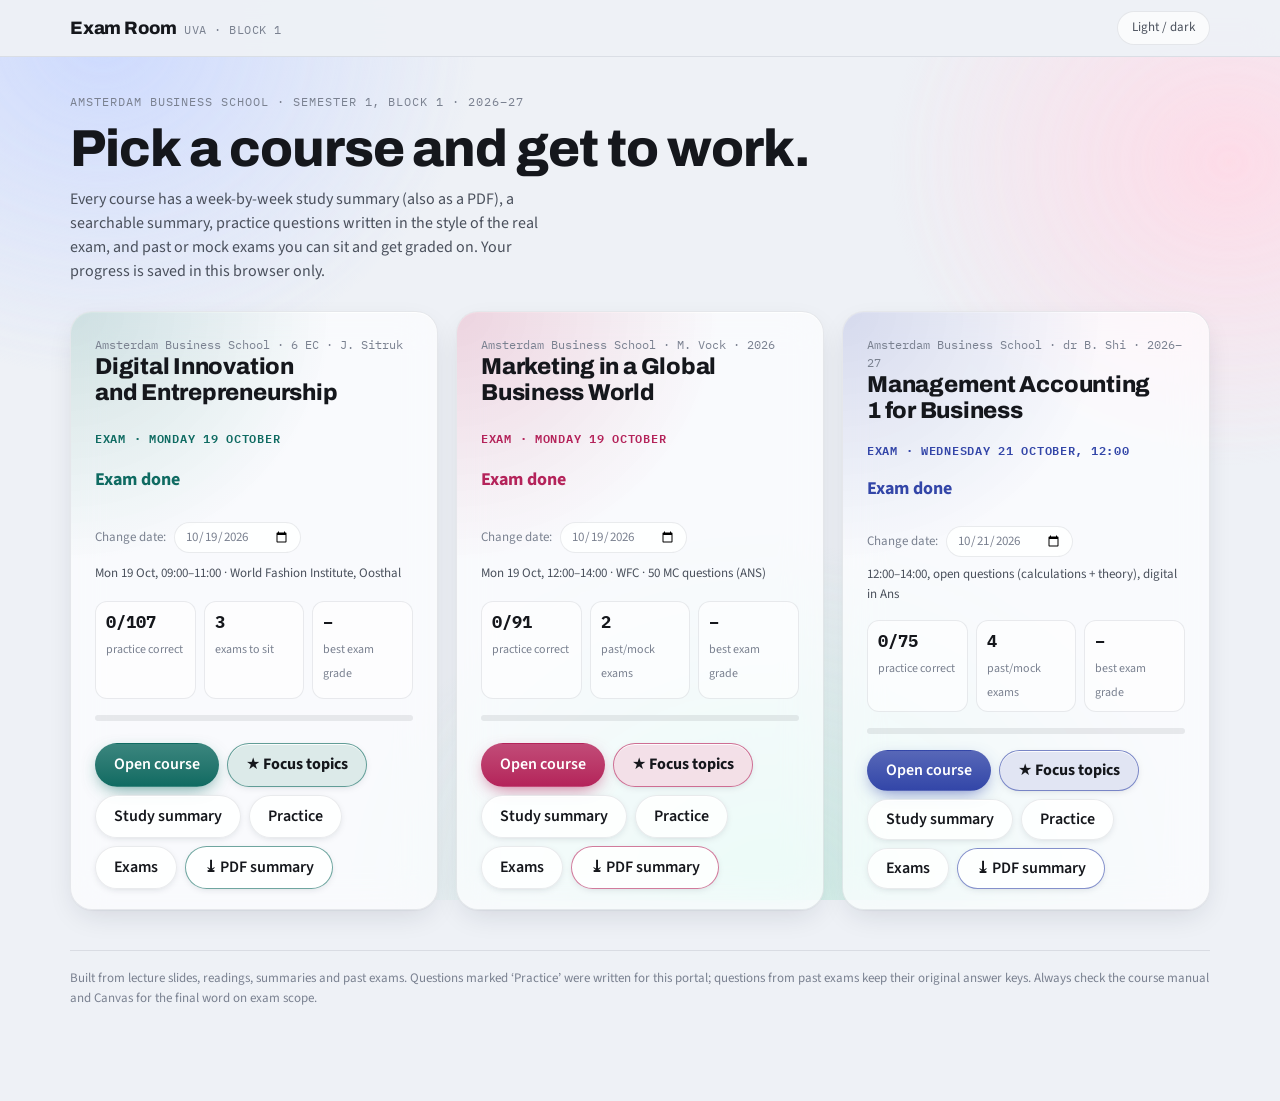
==== commit df760dfb: "Add files via upload" ====
--- a/index.html
+++ b/index.html
@@ -2214,23 +2214,26 @@
   code: "Amsterdam Business School · M. Vock · 2026",
   color: "#b4235a",
   examDate: "2026-10-19",
-  examNote: "60 MC questions, digital (ANS)",
+  examNote: "Mon 19 Oct, 12:00–14:00 · WFC · 50 MC questions (ANS)",
   tagline: "Customer value, STP, branding, the 4Ps, communications and responsible marketing.",
   facts: [
-    ["Format", "Digital exam in ANS: <b>60 multiple-choice questions</b>, 4 options, closed book. Questions are randomized in blocks per chapter; you can move back and forth until you submit."],
-    ["Grading", "Exam = <b>70%</b> of the course grade (minimum 5.5 needed), with <b>guessing correction</b>. Team project 30% (two papers + one presentation, 10% each; team average also ≥ 5.5)."],
-    ["Material", "The <b>entire book</b> (Armstrong, Kotler & Balasubramanian, <i>Marketing: An Introduction</i>, 16th global ed.), also parts not covered in lectures; lecture slides; the guest lectures (incl. B Lab on B Corps); and three mandatory readings: Stahel (2016), Stoeckl & Luedicke (2015), White, Habib & Hardisty (2019, first 10 pages only)."],
-    ["Not examined", "The lab-grown meat case questions and answers. You should still know what lab-grown meat is."],
-    ["Lecturer's tips", "Think of the answer before reading the options. If two look right, pick the <i>best</i> one. Trust your gut: many MC mistakes come from changing a correct answer. Only rely on course material."]
+    ["Format", "Digital exam in ANS (laptops provided): <b>50 multiple-choice questions</b>, 4 options, 1 correct. <b>15 blocks</b> organized by book chapter; blocks and questions are randomized; you can move back and forth until you submit."],
+    ["When & where", "<b>Monday 19 October 2026, 12:00–14:00</b>, World Fashion Center (Koningin Wilhelminaplein 13). Oost or West depends on your last name: check the instructions at WFC. Arrive early: late students enter in batches after 15 and 30 minutes, and not at all after 30 minutes."],
+    ["Material", "<b>Book chapters 1–14</b> (all sections, also those not covered in lectures; you may skip the brand case studies at the start and end of chapters) · lecture slides · <b>3 guest lectures: B Lab, Philips, ACM</b> · the mandatory article <b>Stoeckl & Luedicke (2015)</b>. Only <b>4 of the 50 questions</b> are on the guest lectures and the article."],
+    ["Not examined", "Chapters 15–17, the SHIFT article (White et al.) and Stahel (circular economy) are <b>not</b> on the list for 2026. The lab-grown meat case is not exam material, but know what lab-grown meat is."],
+    ["Grading", "Exam = <b>70%</b> (team assignments 30%, 10% each); you need at least 5.5 on both. Guessing correction: <b>34 of 50 correct = 5.73 (pass)</b>, 33 = 5.47 (fail), 39 = 7.1, 43 = 8.1, 47 = 9.2."],
+    ["Allowed", "Pen or pencil only. No calculator, no dictionary, no phone or smartwatch. Scrap paper on request. Bring your UvA card and a photo ID."],
+    ["Lecturer's tips", "Think of the answer before reading the options. If two look right, ask which is <i>most</i> true and most in line with the course literature. Trust your gut: many MC mistakes come from ‘improving’ a correct answer. Only rely on course material."]
   ],
   plan: [
-    "Read the <b>Summary</b>: chapters first, then the three readings (they are guaranteed questions).",
-    "Practise per topic. The Canvas practice quizzes are built from past exams, just like the two <b>old exams</b> here.",
-    "Sit both old exams under time pressure (2 min per question). Questions marked <i>older book</i> use Kotler & Keller terms. Learn the idea, but don't panic about the label.",
-    "Last two days: glossary + ‘My mistakes’."
+    "Study chapters 1–14 in the <b>Study summary</b> (about 3 questions per chapter). Skip the parts marked <i>not examined</i>.",
+    "Do the three <b>Canvas quizzes</b>: they replace the mock exam. Then practise per topic here.",
+    "Sit the <b>AI generated exam</b> (50 questions, same format and grading) and both old exams. Skip old-exam questions on chapters 15–17.",
+    "Read the guest lectures (B Lab, Philips, ACM) and Stoeckl & Luedicke once: 4 questions in total.",
+    "Last day: glossary + ‘My mistakes’."
   ],
-  warning: "<b>Heads-up about the old exams:</b> the 2012 and 2013 exams (and the 2019–20 practice set) were written for the older Kotler & Keller <i>Marketing Management</i> book. Most concepts carry over, but a few labels (VALS types, the brand dynamics pyramid, defense strategies, the seven website design elements) are not in your current book. These are tagged in the review. Your 2026 exam uses the new book, so use the old exams for practice, not as a literal preview.",
-  sources: "Your chapter notes (ch. 1–9 and the 4P lectures) · Lecture notes weeks 1–4 and 7 (exam info) · Branding lecture · SHIFT lecture slides · B Lab slide · Practice questions 2019–20 · Exams 21 Dec 2012 and 16 Dec 2013. Stoeckl & Luedicke, White et al. and Stahel are summarized from the slides and the articles' main frameworks.",
+  warning: "<b>Heads-up about the old exams:</b> the 2012 and 2013 exams (and the 2019–20 practice set) were written for the older Kotler & Keller <i>Marketing Management</i> book. Most concepts carry over, but a few labels (VALS types, the brand dynamics pyramid, defense strategies, the seven website design elements) are not in your current book. These are tagged in the review. Your 2026 exam uses the new book and only <b>chapters 1–14</b>, so skip old-exam questions on direct/online marketing, global marketing and sustainable marketing. Use the old exams for practice, not as a literal preview.",
+  sources: "Canvas exam information (6 Oct 2026) · Lecture 14 Q&A slides · Guest lectures B Lab, Philips (M. Kempes) and ACM · Your chapter notes (ch. 1–9 and the 4P lectures) · Lecture notes weeks 1–4 and 7 (exam info) · Branding lecture · SHIFT lecture slides · B Lab slide · Practice questions 2019–20 · Exams 21 Dec 2012 and 16 Dec 2013. Stoeckl & Luedicke, White et al. and Stahel are summarized from the slides and the articles' main frameworks.",
   topics: [
     { id: "basics", title: "Ch. 1–2 · Marketing, customer value & strategic planning", short: "Ch 1–2 Basics & strategy", sub: "Needs/wants/demands · marketing concepts · CRM · BCG · Ansoff" },
     { id: "env", title: "Ch. 3–4 · Marketing environment & customer insights", short: "Ch 3–4 Environment & research", sub: "Micro/macro · MIS · research process · sampling" },
@@ -2240,7 +2243,8 @@
     { id: "price", title: "Pricing", short: "Price", sub: "Value/cost/competition-based · objectives · strategies" },
     { id: "place", title: "Channels, retailing & wholesaling", short: "Place", sub: "Channel levels · VMS · coverage · push/pull · retailers" },
     { id: "promo", title: "Communications: IMC, advertising, PR, selling, promotion, digital", short: "Promotion", sub: "Promotion mix · budgets · media · sales process · social" },
-    { id: "resp", title: "Responsible marketing & the mandatory readings", short: "Readings & ethics", sub: "Stoeckl & Luedicke · SHIFT · Stahel · B Lab" },
+    { id: "resp", title: "The mandatory article (and old readings)", short: "Stoeckl & Luedicke", sub: "Stoeckl & Luedicke · SHIFT and Stahel: not examined in 2026" },
+    { id: "guest", title: "Guest lectures: B Lab, Philips, ACM", short: "Guest lectures", sub: "B Corps · consumer insight · consumer protection" },
     { id: "old", title: "Older-book concepts that appear in the past exams", short: "Old-exam concepts", sub: "Kotler & Keller terms" }
   ]
 });
@@ -2583,7 +2587,7 @@
 <li><b>Business promotions</b>: conventions and trade shows, sales contests.</li></ul>
 <p>Product warranties and guarantees are promises the product will perform as specified or the seller will fix or refund.</p>`},
 
-{ id: "m-digital", topic: "promo", title: "Direct, online, social media and mobile marketing", src: "Direct & digital marketing chapter · notes", tags: "direct marketing digital marketing websites search marketing SEO paid search display ads email online video viral blogs social media brand communities mobile marketing direct mail catalogs telemarketing DRTV kiosks privacy irritation unfairness deception fraud opt-out",
+{ id: "m-digital", flag: "Not examined in 2026", topic: "promo", title: "Direct, online, social media and mobile marketing", src: "Direct & digital marketing chapter · notes", tags: "direct marketing digital marketing websites search marketing SEO paid search display ads email online video viral blogs social media brand communities mobile marketing direct mail catalogs telemarketing DRTV kiosks privacy irritation unfairness deception fraud opt-out",
 html: `<p><b>Direct and digital marketing</b> engages directly with carefully targeted consumers and communities to get immediate response and build lasting relationships. Benefits for buyers: convenience, information, interaction. For sellers: targeting, personalization, real-time adjustment, lower costs.</p>
 <p>Forms: websites (marketing vs. brand community sites), <b>search marketing</b> (SEO and paid search), display ads, email (permission-based; <b>opt-in/opt-out</b>), online video, <b>viral marketing</b> (consumers pass content along; the firm can't control it), blogs and forums, <b>social media</b> (brand pages, communities, social listening, social customer service), <b>mobile marketing</b> (location-based offers need permission).</p>
 <p>Traditional forms: direct mail, catalogues, telemarketing, <b>direct-response TV</b>, kiosks.</p>
@@ -2601,7 +2605,7 @@
 <p>The paper also maps how firms respond (from denial to genuine reform) and whether responses actually address the criticism. Linked lecture material: five rules of thumb for honest sustainability claims (be clear what the benefit is; substantiate with up-to-date facts; fair comparisons; be honest and specific about the company's efforts; visual claims and labels must be useful, not confusing): the opposite is <b>greenwashing</b>.</p>
 <div class="trap">A typical question: “Which of the following is NOT among the marketing criticisms the authors identify?” Learn the four domain names exactly.</div>`},
 
-{ id: "m-shift", topic: "resp", title: "White, Habib & Hardisty (2019): the SHIFT framework", src: "White, Habib & Hardisty (2019), Journal of Marketing (first 10 pages) · lecture slides", tags: "SHIFT social influence habit formation individual self feelings cognition tangibility attitude-behaviour gap self-other trade-off collective action abstractness smart meter feedback prompts incentives penalties implementation intentions social norms",
+{ id: "m-shift", flag: "Not examined in 2026", topic: "resp", title: "White, Habib & Hardisty (2019): the SHIFT framework", src: "White, Habib & Hardisty (2019), Journal of Marketing (first 10 pages) · lecture slides", tags: "SHIFT social influence habit formation individual self feelings cognition tangibility attitude-behaviour gap self-other trade-off collective action abstractness smart meter feedback prompts incentives penalties implementation intentions social norms",
 html: `<p>Consumers say they care about sustainability but often don't act on it: the <b>attitude–behaviour gap</b>. Sustainable behaviour is hard because of three challenges: the <b>self–other trade-off</b> (costs to me, benefits to others), the <b>collective action problem</b> (my contribution seems pointless), and <b>abstractness</b> (impacts are distant, future and vague).</p>
 <div class="tablewrap"><table><tr><th>SHIFT factor</th><th>Levers</th></tr>
 <tr><td><b>S</b>ocial influence</td><td>Social norms (what others do), social identities, social desirability (people act greener when observed).</td></tr>
@@ -2611,17 +2615,46 @@
 <tr><td><b>T</b>angibility</td><td>Make impacts concrete, local and near in time; match temporal focus; encourage valuing experiences over material goods.</td></tr></table></div>
 <div class="key">Canvas example: an energy provider recommends smart meters that give <b>real-time feedback</b> on energy use → <b>Habit formation</b>.</div>`},
 
-{ id: "m-stahel", topic: "resp", title: "Stahel (2016): the circular economy", src: "Stahel (2016), Nature 531, 435–438", tags: "circular economy linear economy reuse repair remanufacture recycle performance economy selling goods as services ownership loops tax labour resources",
+{ id: "m-stahel", flag: "Not examined in 2026", topic: "resp", title: "Stahel (2016): the circular economy", src: "Stahel (2016), Nature 531, 435–438", tags: "circular economy linear economy reuse repair remanufacture recycle performance economy selling goods as services ownership loops tax labour resources",
 html: `<p>A <b>linear economy</b> turns resources into products that are sold, used and thrown away (“make, use, dispose”). A <b>circular economy</b> keeps goods and materials in use as long as possible: “reuse what you can, recycle what cannot be reused, repair what is broken, remanufacture what cannot be repaired.”</p>
 <ul><li>Two kinds of business model: those that <b>extend the service life</b> of goods (reuse, repair, remanufacture, upgrades) and those that <b>turn old goods into as-good-as-new resources</b> (recycling materials).</li>
 <li>The <b>smaller the loop</b> (reuse and repair before recycling), the more profitable and resource-efficient.</li>
 <li>The <b>performance economy</b>: selling goods as services (renting, leasing, sharing). If the producer keeps ownership, it has an incentive to make products durable and to recover them: waste becomes the producer's cost.</li>
 <li>Circularity substitutes labour (often local, skilled jobs) for energy and materials. Stahel argues for <b>taxing non-renewable resources rather than labour</b> and for policy that rewards reuse.</li></ul>`},
 
-{ id: "m-blab", topic: "resp", title: "B Lab and B Corps (guest lecture)", src: "Guest lecture slide on the B Impact Assessment", tags: "B Lab B Corp B Impact Assessment governance workers community customers environment",
-html: `<p>A <b>B Corp</b> is a company certified by B Lab for meeting standards of verified social and environmental performance, transparency and accountability.</p>
-<div class="key">The <b>B Impact Assessment (BIA)</b> is B Lab's free tool to assess and improve a company's social and environmental performance across <b>five impact areas</b>: <b>governance, workers, community, customers and environment</b>.</div>
-<p>Note from the slide: standards are never the latest development; they are updated over time.</p>`},
+{ id: "m-blab", topic: "guest", title: "Guest lecture: B Lab and B Corp certification", src: "Guest lecture B Lab Benelux (M. McPhee & G. van der Voort)", tags: "B Lab B Corp certification V2 standards foundation requirements impact topics stakeholder governance climate action fair work ECGT greenwashing B Corp Month",
+html: `<p><b>B Lab</b> (founded 2006) is the non-profit network that creates standards, policies and tools for responsible business, and certifies companies as <b>B Corps</b>. Vision: an <b>inclusive, equitable and regenerative economic system</b> for people and the planet, where stakeholders, not just shareholders, are valued. Over 11,000 B Corps worldwide (2,700+ in Europe, 600+ in the Benelux), 105+ countries, 163+ industries.</p>
+<p><b>Theory of change:</b> the problem is that the current system prioritizes short-term gains and profits over people and planet; the solution is working with movements, coalitions, policymakers and B Corps; the outcome is that the role of business is redefined.</p>
+<h3>How to become a B Corp (V2 standards)</h3>
+<ul><li><b>Foundation requirements</b>, including the <b>legal requirement</b>: commit to <b>stakeholder governance</b> in your corporate governing documents (a clear purpose to create positive impact; consider all stakeholders in decisions, not just shareholders).</li>
+<li><b>Seven impact topics</b>: Climate Action · Purpose & Stakeholder Governance · Environmental Stewardship & Circularity · Human Rights · Fair Work · Government Affairs & Collective Action · Justice, Equity, Diversity & Inclusion. Requirements are customized by company size and sector (in the B Impact tool).</li>
+<li>Examples: <i>Climate Action</i> = measure GHG emissions, a science-based plan, make progress; <i>Fair Work</i> = fair wages, worker feedback, workplace culture; <i>GACA</i> = transparent lobbying and taxes, collective action.</li>
+<li><b>Audit by an independent third party</b> (documents, site audits, employee interviews), aligned with EU laws against greenwashing such as the <b>Empowering Consumers for the Green Transition (ECGT) Directive</b>.</li></ul>
+<h3>Communicating about impact</h3>
+<p>Communication makes responsible business visible, builds understanding and trust, shares progress, shapes expectations of good business and invites others in. Good practice: explain why it matters in simple terms, present certification as an <b>ongoing commitment</b>, be <b>transparent about work still to be done</b> (“perfect is the enemy of progress”), and have fun with it. B Corp partnerships (Tony's Chocolonely × Ben & Jerry's, Patagonia × Makers Unite) and <b>B Corp Month</b> (every March) build awareness.</p>
+<div class="key"><b>The marketing challenge:</b> how do you talk about impact without <b>overstating or understating</b> it? Tensions: criticism and scrutiny, impact-driven firms vs. large enterprises, and being for-profit while encouraging consumption.</div>`},
+
+{ id: "m-philips", topic: "guest", title: "Guest lecture: Philips, consumer marketing and the power of looking deeper", src: "Guest lecture Maria Kempes, Sr. Consumer Marketing Manager, Philips Oral Health Care", tags: "Philips consumer insight Airfryer Zoom whitening proposition customer experience consumer solution experience",
+html: `<p>Maria Kempes (Philips Oral Health Care) showed with three cases that marketing success comes from <b>looking deeper</b> at the consumer.</p>
+<div class="tablewrap"><table><tr><th>Case</th><th>Situation</th><th>Lesson</th></tr>
+<tr><td>1. Airfryer</td><td>A European success fails in a new market</td><td>A good product fails when the <b>consumer insight isn't real</b>: ask who it is really for.</td></tr>
+<tr><td>2. Zoom whitening</td><td>After 20+ years the proposition had lost focus; the product can't change, but the market needs a new reason to choose it</td><td>Looking deeper revealed a stronger superiority story: <b>the new angle is not created, it is discovered</b>. Get curious; ask more questions.</td></tr>
+<tr><td>3. Zoom take-home</td><td>The market grew, Philips declined (−10%), although the need was clear and the technology superior</td><td>For dentists: <b>proof over promises</b> (believability), <b>patient comfort first</b>, and <b>clear instructions</b>. The problem was not the proposition but the <b>total customer experience</b> (messy, complex, unclear). Fixing it gave double-digit growth after a 5-year decline.</td></tr></table></div>
+<div class="key"><b>Three questions, one discipline.</b> A strong proposition works only when all three align: (1) <b>Consumer</b>: who is the consumer and what do they truly need? (2) <b>Solution</b>: does the solution solve the problem that matters? (3) <b>Experience</b>: does the end-to-end experience make the proposition work?</div>
+<p>The consumer marketing manager connects <b>consumer need, product truth and business choice</b>, using curiosity, empathy, analysis, influence and ownership, and turns that into something people can understand and choose.</p>`},
+
+{ id: "m-acm", topic: "guest", title: "Guest lecture: ACM, consumer protection for marketeers", src: "Guest lecture ACM (D. Cuijpers & T. Palumbo), 13 October 2026", tags: "ACM Authority for Consumers and Markets consumer protection greenwashing sustainability claims UCPD fake discounts reference price dark patterns UX design chatbots",
+html: `<p>The <b>ACM</b> (Netherlands Authority for Consumers & Markets) aims at “making markets work for people and businesses, now and in the future”. Tasks: competition (cartels, mergers, DMA), market regulation (energy, telecom, transport, post), <b>consumer protection</b> (largely EU law: UCPD, CRD, UCTD), the Digital Services Act, and consumer outreach (ConsuWijzer). Powers: dawn raids, information requests, fines (max. €900k per infringement), orders with penalty payments, commitments, consumer warnings. 2026 priorities: the digital economy, sustainability, innovation and resilience.</p>
+<h3>1. Greenwashing and sustainability claims</h3>
+<p><b>Greenwashing</b> = making a product or service look more environmentally friendly than it is. Legally (UCPD art. 6 misleading actions, art. 7 omissions), a claim is misleading if it contains false information or deceives (or is likely to deceive) the <b>average consumer</b>, causing a decision they wouldn't otherwise take. It is a problem because consumers can't make informed choices, and companies that really invest in sustainability can't gain a competitive advantage.</p>
+<p><b>ACM's 5 rules of thumb:</b> (1) use correct, clear, specific and complete claims; (2) substantiate them with facts and keep them up to date; (3) make fair comparisons; (4) describe future ambitions in concrete, verifiable terms; (5) make visual claims and labels useful, not confusing. So: a <b>specified claim instead of a vague one</b> (“50% recycled plastic” instead of “eco-friendly”). The marketer's role: more consumption is not by definition better.</p>
+<h3>2. Fair pricing</h3>
+<ul><li><b>Personalised, dynamic (“surveillance”) pricing</b> must be disclosed; it increases search costs, reduces trust and can abuse vulnerabilities.</li>
+<li><b>Fake discounts</b>: the <b>reference (crossed-out) price must be the lowest price of the last 30 days</b>. The ACM fined five online stores €621,000. Its 5 rules of good discounting: no crossed-out prices except the lowest price; no fake reductions; no artificially inflated prices; clear and prominent information; no excessively long price reductions.</li></ul>
+<h3>3. Fair UX design: dark patterns</h3>
+<p><b>Dark patterns</b> (OECD 2022) = business practices using digital choice architecture that subvert or impair consumer autonomy, decision-making or choice, often deceiving, coercing or manipulating. Examples: an invisible opt-out, fake countdown timers, and making cancellation hard (Amazon Prime had to allow cancelling in two clicks). Harms: financial, time, privacy, addiction, and damage to competition and trust. ACM principles include: test your online environment, give complete, correct, easy-to-find information before the sale, logical and fair design, defaults that favour consumers, care for vulnerable consumers.</p>
+<h3>4. AI chatbots</h3>
+<p>Four core principles: consumers must be able to <b>recognise chatbots</b>; chatbots must be <b>accessible and inclusive</b>; give <b>correct information</b>; and allow <b>direct, efficient contact, including with a human</b>. Take-away: chatbots should serve consumers, not just create efficiency.</p>`},
 
 /* ======================= OLD-BOOK ======================= */
 { id: "m-oldbook", topic: "old", title: "Kotler & Keller concepts that show up in the old exams", flag: "Older book", src: "Kotler & Keller, Marketing Management (used for the 2012–2020 exams)", tags: "holistic marketing relationship integrated internal performance marketing social responsibility marketing demand states negative demand latent nonexistent declining irregular overfull VALS makers strivers experiencers survivors changers brand dynamics pyramid presence relevance performance advantage bonding defense strategies position flank preemptive counteroffensive mobile contraction attack frontal flank encirclement bypass guerrilla market nicher share of voice credence",
@@ -3067,11 +3100,6 @@
 Q("p80", "promo", "Advertising that aims to keep a mature brand top of mind is…",
  ["informative advertising", "persuasive advertising", "comparative advertising", "reminder advertising"], 3,
  ["Informative = new category.", "Persuasive = competitive stage.", "A form of persuasive advertising.", "Correct."]),
-Q("p81", "promo", "Which is a major public-policy issue of direct and digital marketing?",
- ["Too little personalization", "Invasion of privacy", "Lack of targeting", "Too few channels"], 1,
- ["Personalization is a benefit.", "Correct (also irritation, deception and fraud).", "Targeting is a benefit.", "Not an issue."]),
-
-/* ---------- resp ---------- */
 Q("p82", "resp", "Which of the following is NOT one of Stoeckl & Luedicke's four domains of marketing criticism?",
  ["Consumer deception and intrusion", "Community co-optation and commercialization", "Society seduction and degeneration", "Supplier underpayment and late delivery"], 3,
  ["A domain.", "A domain.", "A domain.", "Correct. The fourth domain is human and natural resource exploitation."]),
@@ -3081,24 +3109,31 @@
 Q("p84", "resp", "Unsolicited advertising in public spaces and the global spread of chain stores belong to…",
  ["consumer deception and intrusion", "community co-optation and commercialization", "society seduction and degeneration", "human and natural resource exploitation"], 1,
  ["Close, but these affect communities and public space rather than an individual consumer.", "Correct.", "That's about materialism and consumption culture.", "That's about production."]),
-Q("p85", "resp", "An energy provider gives households smart meters with real-time feedback on energy use. Which SHIFT factor?",
- ["Social influence", "Habit formation", "Individual self", "Tangibility"], 1,
- ["Would involve norms or what others do.", "Correct (feedback is a habit-formation tool).", "Self-concept, self-efficacy etc.", "Tangibility makes impacts concrete and near; feedback is listed under habits in the paper."]),
-Q("p86", "resp", "‘Most guests in this hotel reuse their towels’ is a message that uses which SHIFT factor?",
- ["Social influence (descriptive norms)", "Habit formation", "Feelings and cognition", "Tangibility"], 0,
- ["Correct.", "Not about prompts, defaults or feedback.", "Not about emotions or information.", "Not about making impacts concrete."]),
-Q("p87", "resp", "Which is NOT one of the three challenges White et al. identify for sustainable behaviour?",
- ["The self–other trade-off", "The collective action problem", "Abstractness of impacts", "High product quality"], 3,
- ["A challenge.", "A challenge.", "A challenge.", "Correct."]),
-Q("p88", "resp", "According to Stahel (2016), which loop is generally most profitable and resource-efficient?",
- ["Recycling materials", "Incineration with energy recovery", "Small loops like reuse and repair", "Landfill"], 2,
- ["Recycling is a larger loop and comes after reuse/repair.", "That's not circular.", "Correct: the smaller the loop, the better.", "Linear disposal."]),
-Q("p89", "resp", "Selling the use of washing machines as a service while the producer keeps ownership is part of…",
- ["the performance economy", "planned obsolescence", "a linear economy", "skimming"], 0,
- ["Correct: the producer has an incentive to make durable goods.", "The opposite.", "The opposite.", "A pricing strategy."]),
-Q("p90", "resp", "Which is NOT one of the five impact areas of B Lab's B Impact Assessment?",
- ["Governance", "Workers", "Shareholders' returns", "Environment"], 2,
- ["An area.", "An area.", "Correct. The five are governance, workers, community, customers and environment.", "An area."])
+/* ---------- guest lectures (B Lab, Philips, ACM) ---------- */
+Q("p91", "guest", "According to the ACM guest lecture, when is an environmental claim misleading under the Unfair Commercial Practices Directive (UCPD)?",
+ ["Only when the company has been fined before", "When it contains false information or deceives (or is likely to deceive) the average consumer, leading to a decision they would not otherwise have taken", "Whenever it uses the word ‘green’", "Only when it appears on packaging, not in ads"], 1,
+ ["Not a condition.", "Correct: misleading actions (art. 6) or omitting information (art. 7).", "Vague words are risky, but the legal test is about deceiving the average consumer.", "The rules apply to all commercial communication."]),
+Q("p92", "guest", "Which is NOT one of the ACM's five rules of thumb for sustainability claims?",
+ ["Use correct, clear, specific and complete claims", "Substantiate claims with facts and keep them up to date", "Use general terms like ‘eco-friendly’ so all consumers understand them", "Describe future ambitions in concrete and verifiable terms"], 2,
+ ["This is rule 1.", "This is rule 2.", "Correct: vague claims are exactly what to avoid; name the specific sustainability benefit.", "This is rule 4 (the others: fair comparisons and useful, non-confusing visual claims and labels)."]),
+Q("p93", "guest", "An online shop shows ‘€177, NOW €159.99’, but the product cost €159.99 for most of the past month. According to the ACM, what rule does this break?",
+ ["The reference (crossed-out) price must be the lowest price of the last 30 days", "Discounts may only be given in January and July", "Prices must always end in .00", "Online shops may never show discounts"], 0,
+ ["Correct: this is a fake discount. The ACM fined five online stores €621,000 in total.", "No such rule.", "No such rule.", "Discounts are allowed if they are genuine."]),
+Q("p94", "guest", "A subscription can be started in one click, but cancelling takes many confusing screens. In the ACM lecture, this is an example of…",
+ ["a dark pattern (deceptive design)", "dynamic pricing", "a sustainability claim", "a loyalty programme"], 0,
+ ["Correct: design that impairs consumer autonomy or choice. Amazon committed to cancelling Prime in two clicks.", "Not about prices.", "Not related.", "Not the concept."]),
+Q("p95", "guest", "In the Philips guest lecture, the Airfryer was a success in Europe but failed in a new market. What was the lesson?",
+ ["The product needed a lower price", "A good product fails when the consumer insight isn't real: you must know who it is for and what they truly need", "The packaging was too green", "Philips should have used more influencers"], 1,
+ ["Not the lesson.", "Correct.", "Not the lesson.", "Not the lesson."]),
+Q("p96", "guest", "According to the Philips guest lecture, a strong proposition only works when three things align. Which?",
+ ["Price, place and promotion", "Consumer (who and what they truly need), solution (solving the problem that matters) and experience (the end-to-end experience)", "Brand, logo and slogan", "Cost, margin and volume"], 1,
+ ["These are three of the 4Ps.", "Correct: know the consumer, solve the right problem, design the whole experience.", "Not the framework.", "Not the framework."]),
+Q("p97", "guest", "Under B Lab's current (V2) standards, what must a company commit to in its corporate governing documents to become a B Corp?",
+ ["Paying the highest dividends in its sector", "Stakeholder governance: a clear positive-impact purpose and considering all stakeholders, not just shareholders", "Using only recycled packaging", "Selling only in Europe"], 1,
+ ["Not a requirement.", "Correct: this is the legal requirement among the Foundation requirements.", "Circularity is an impact topic, but not this requirement.", "B Corps exist in 105+ countries."]),
+Q("p98", "guest", "Which is one of the impact topics in B Lab's V2 standards?",
+ ["Shareholder returns", "Climate Action", "Market share growth", "Advertising reach"], 1,
+ ["Not an impact topic.", "Correct (others: purpose & stakeholder governance, environmental stewardship & circularity, human rights, fair work, government affairs & collective action, JEDI).", "Not an impact topic.", "Not an impact topic."])
 ]);
 })();
 
@@ -5024,27 +5059,41 @@
 X("37", "promo", "A retailer receives €2,000 for placing a brand in a prominent end-of-aisle display. This is a…",
  ["consumer promotion", "trade promotion (allowance)", "business promotion", "public relations"], 1,
  ["Consumer promotions target end users.", "Right: trade promotions persuade resellers; allowances reward their support.", "Business promotions target business customers and sales forces.", "PR builds relations with publics."]),
-X("38", "promo", "What is the main public-policy concern about direct and digital marketing tested in the exams?",
- ["High advertising costs", "Invasion of privacy", "Too much personal selling", "Low reach"], 1,
- ["Not the main concern.", "Right: data collection and combination raise privacy issues.", "Not this.", "Not this."]),
-/* ---- ch 17 / readings ---- */
-X("39", "resp", "Which SHIFT factor does this message use: 'Your neighbours already use 15% less energy than you'?",
- ["Social influence", "Habit formation", "Feelings and cognition", "Tangibility"], 0,
- ["Right: a descriptive social norm comparing you with others.", "Habit uses prompts, defaults and feedback over time.", "Emotions and information.", "Making impacts concrete and near."]),
-X("40", "resp", "According to Stahel, which circular-economy loop is usually the most profitable and resource-efficient?",
- ["Recycling materials", "The smallest loop: reuse and repair", "Landfill with energy recovery", "Selling more new products"], 1,
- ["Recycling is a larger loop.", "Right: the smaller the loop, the better.", "That is linear.", "That is linear."])
+X("41", "promo", "A manufacturer gives retailers a price-off on every case they order this month, so they stock and display its brand. This is…",
+ ["a consumer promotion", "a trade promotion", "a business promotion", "public relations"], 1,
+ ["Consumer promotions target end consumers (samples, coupons).", "Right: trade promotions target resellers, to get them to carry, display and push the brand.", "Business promotions target industrial customers (trade shows, sales contests).", "PR builds goodwill; it is not a price deal."]),
+X("42", "promo", "Generating business leads, rewarding business customers and motivating salespeople are objectives of…",
+ ["consumer promotions", "trade promotions", "business promotions", "reminder advertising"], 2,
+ ["Consumer promotions aim at short-term consumer buying.", "Trade promotions aim at resellers carrying the brand.", "Right (tools include trade shows, conventions and sales contests).", "Not a sales promotion type."]),
+X("43", "place", "A shipment travels by truck to a port, by ship across the sea, and by train to its destination. This is…",
+ ["vertical transportation", "multimodal transportation", "disintermediation", "just-in-time management"], 1,
+ ["Not a term from the book.", "Right: combining two or more modes of transportation.", "Disintermediation means cutting out intermediaries.", "JIT is about keeping inventory low with frequent deliveries."]),
+X("44", "place", "A supermarket keeps very little stock and gets fresh products delivered several times a day, based on an IT system that forecasts demand. This is…",
+ ["just-in-time logistics", "multimodal transportation", "a horizontal marketing system", "intensive distribution"], 0,
+ ["Right: low inventory, frequent deliveries (Albert Heijn in the Q&A lecture).", "That is about combining transport modes.", "That is cooperation between firms at the same channel level.", "That is about the number of outlets."]),
+X("45", "price", "Cash rebates, limited-time offers and low-interest financing are all forms of…",
+ ["geographical pricing", "promotional pricing", "segmented pricing", "psychological pricing"], 1,
+ ["Geographical pricing is about who pays the freight (FOB, zone, basing-point…).", "Right: temporarily reducing prices to create excitement and urgency.", "Segmented pricing charges different customers or forms different prices.", "Psychological pricing plays on perceptions (e.g. €9.99)."]),
+X("46", "price", "The customer pays the freight from the factory, because ownership passes as soon as the goods are placed on the carrier. This is…",
+ ["uniform-delivered pricing", "FOB-origin pricing", "freight-absorption pricing", "zone pricing"], 1,
+ ["Uniform-delivered means everyone pays the same price including freight.", "Right.", "Freight absorption means the seller pays (part of) the freight.", "Zone pricing sets prices per zone."]),
+X("47", "guest", "Which statement fits the ACM's view of AI chatbots in customer service?",
+ ["Chatbots should hide that they are bots so customers trust them", "Consumers must be able to recognise chatbots, get correct information and reach a human efficiently", "Chatbots are forbidden in the EU", "Chatbots only need to reduce costs"], 1,
+ ["The opposite of core principle 1.", "Right: the four core principles (recognisable, accessible and inclusive, correct information, direct contact including humans).", "Not true.", "The take-away: serve consumers, not just efficiency."]),
+X("48", "guest", "In the Philips Zoom whitening case, sales declined while the market grew. What did looking deeper reveal?",
+ ["The technology was inferior", "The problem was not the proposition but the total customer experience (messy, complex, unclear instructions)", "The price was too low", "Dentists did not want whitening products"], 1,
+ ["The technology was superior.", "Right: dentists cared about patient comfort, believable proof and clear instructions. Fixing the experience brought double-digit growth.", "Not the finding.", "The market was growing."])
 ]);
 
 /* ================================ AI-GENERATED EXAM ================================ */
 const M = (q, o, a, w, topic) => ({ topic, q, o, a, w });
 PORTAL.addExams("mkt", [{
-  id: "ai1", ai: true, shuffleOptions: true, kind: "AI generated exam (by Claude)", title: "Marketing practice final: 60 new questions",
-  sub: "Covers the whole book (ch. 1–17), the lectures and the three mandatory readings, in the format of your ANS exam.",
-  info: "This exam was written by Claude, not by your lecturer. It mirrors the real format: 60 multiple-choice questions, 4 options, guessing correction. About 3–4 questions per chapter plus extra questions on the readings, which are guaranteed exam material.",
+  id: "aiMkt", ai: true, shuffleOptions: true, kind: "AI generated exam (by Claude)", title: "Marketing practice final: 50 questions",
+  sub: "Chapters 1–14, the lectures, the mandatory article and the three guest lectures, in the format of your ANS exam (50 questions, 15 blocks).",
+  info: "Written by Claude, not by your lecturer. Same format as the real exam (Canvas exam information): 50 multiple-choice questions, 4 options, guessing correction. About 3 questions per chapter (ch. 1–14) and 4 questions on the guest lectures (B Lab, Philips, ACM) and the Stoeckl & Luedicke article, exactly as in the real exam.",
   minutes: 120,
-  grading: { type: "guess", guess: 15 },
-  gradingText: "Guessing correction: grade = 10 × (correct − 15) / 45, minimum 1. A 5.5 needs about 40 correct.",
+  grading: { type: "guess", guess: 12.5 },
+  gradingText: "Guessing correction (matches the examples on Canvas): grade = 10 × (correct − 12.5) / 37.5, minimum 1. You need 34 of 50 correct to pass (5.73); 33 correct gives 5.47.",
   questions: [
 /* ch1 */
 M("According to the book, marketers do NOT create…", ["wants", "needs", "demands", "market offerings"], 1,
@@ -5053,8 +5102,6 @@
  ["Production focuses on availability and low price.", "Product focuses on quality and features.", "Right: large-scale selling and promotion.", "Marketing focuses on customer needs."], "basics"),
 M("Customer equity is…", ["the profit from one customer's last purchase", "the total combined customer lifetime values of all current and potential customers", "a customer's share of wallet", "the brand's financial value"], 1,
  ["Too narrow.", "Right.", "That is share of customer.", "That is brand value."], "basics"),
-M("Increasing 'share of customer' is mainly achieved by…", ["finding new customers", "cross-selling and up-selling to existing customers", "lowering prices for everyone", "reducing advertising"], 1,
- ["That grows the customer base, not the share of each customer's spending.", "Right: sell more of what they buy in your categories.", "Not the standard tool.", "Not related."], "basics"),
 /* ch2 */
 M("Which mission statement is market-oriented?", ["We make high-quality bicycles", "We help city dwellers move around freely, healthily and sustainably", "We are the largest bike manufacturer", "We sell 1 million bikes a year"], 1,
  ["Product-oriented.", "Right: defined by the customer need served.", "About size.", "A target, not a mission."], "basics"),
@@ -5078,15 +5125,11 @@
  ["Surveys ask questions.", "Right: observation in the natural environment.", "Focus groups are moderated group discussions.", "Experiments manipulate variables."], "env"),
 M("Which sampling method divides the population into groups such as city blocks and then samples whole groups?", ["Simple random", "Stratified random", "Cluster (area)", "Quota"], 2,
  ["Not grouped.", "Stratified samples randomly from each group.", "Right.", "Quota is non-probability."], "env"),
-M("Asking a respondent 'why is that important to you?' over and over, moving from attributes to values, is called…", ["netnography", "laddering", "neuromarketing", "sampling"], 1,
- ["Online ethnography.", "Right (lecture).", "Brain and biometric measurement.", "Choosing respondents."], "env"),
 /* ch5 */
 M("Which factor is the most basic cause of a person's wants and behaviour, according to the book?", ["Culture", "Social class", "Personality", "Family"], 0,
  ["Right.", "A cultural factor, but not the most basic.", "Personal factor.", "Social factor."], "buyer"),
 M("Buying an expensive carpet where brands look alike, then worrying afterwards, is…", ["complex buying behaviour", "dissonance-reducing buying behaviour", "variety-seeking behaviour", "habitual behaviour"], 1,
  ["Complex has large brand differences.", "Right: high involvement and few differences.", "Low involvement.", "Low involvement."], "buyer"),
-M("What do the book and lecture conclude about subliminal advertising?", ["It strongly changes behaviour", "There is no good evidence that it changes behaviour", "It is the most effective ad type", "It only works on children"], 1,
- ["Not supported.", "Right.", "No.", "No."], "buyer"),
 M("Which product characteristic slows adoption?", ["High relative advantage", "High compatibility", "High complexity", "High divisibility"], 2,
  ["Speeds adoption.", "Speeds adoption.", "Right: the harder it is to understand or use, the slower the adoption.", "Speeds adoption."], "buyer"),
 M("Business demand for steel ultimately depends on how many cars consumers buy. This is…", ["elastic demand", "derived demand", "latent demand", "negative demand"], 1,
@@ -5111,17 +5154,11 @@
  ["Search quality.", "Experience quality.", "Right: hard to judge even after consumption.", "Search quality."], "brand"),
 M("In Keller's brand resonance pyramid, the top level is…", ["salience", "performance and imagery", "judgments and feelings", "resonance"], 3,
  ["Bottom.", "Meaning.", "Response.", "Right: an intense, active relationship."], "brand"),
-M("Why do retailers like private labels, according to the lecture?", ["They are less profitable", "Higher margins and they differentiate the store", "Manufacturers require them", "They need more advertising"], 1,
- ["Wrong direction.", "Right.", "No.", "They need less."], "brand"),
-M("Positioning a brand on 'beliefs and values' is…", ["the weakest level", "the strongest level", "the same as attributes", "not allowed"], 1,
- ["Attributes are weakest.", "Right: emotional and hard to copy.", "No.", "No."], "brand"),
 /* ch8 */
 M("Which NPD stage is the first idea-reducing stage?", ["Idea generation", "Idea screening", "Concept testing", "Commercialization"], 1,
  ["Generates ideas.", "Right.", "Later.", "Last."], "brand"),
 M("In which PLC stage are sales and profits typically highest and competition strongest?", ["Introduction", "Growth", "Maturity", "Decline"], 2,
  ["Low sales.", "Rising, not yet peak.", "Right: the longest stage.", "Falling."], "brand"),
-M("A fidget-spinner craze that rose and fell within months is a…", ["style", "fashion", "fad", "product class"], 2,
- ["Lasts generations.", "Currently accepted style.", "Right.", "Longest life cycles."], "brand"),
 /* ch9 */
 M("What sets the price ceiling?", ["Product costs", "Customer perceptions of value", "Competitors' prices", "Government"], 1,
  ["Costs set the floor.", "Right.", "Influence the price between the floor and the ceiling.", "No."], "price"),
@@ -5131,8 +5168,6 @@
  ["Needs premium positioning.", "Right: cover variable and some fixed costs.", "Needs buyers willing to pay a high price.", "Unrealistic under these conditions."], "price"),
 M("Selling razor handles cheaply and blades at high margins is…", ["by-product pricing", "captive-product pricing", "optional-product pricing", "bundle pricing"], 1,
  ["Sells waste.", "Right.", "Extras sold with the main product.", "Combined at a reduced price."], "price"),
-M("In a Dutch auction…", ["bids rise until one buyer remains", "the auctioneer starts high and lowers the price until someone accepts", "bids are sealed", "there is no seller"], 1,
- ["English auction.", "Right.", "Sealed-bid.", "No."], "price"),
 /* ch10–11 */
 M("When competitors' retailers fight a price war over the same brand, the lecture warns this can…", ["build brand equity", "erode brand equity", "reduce channel conflict", "create a VMS"], 1,
  ["No.", "Right: more retailers mean more price competition.", "It increases conflict.", "No."], "place"),
@@ -5153,33 +5188,26 @@
  ["Reach.", "Right.", "Impact.", "Cost measure."], "promo"),
 M("Why can PR be more effective than advertising?", ["It is always free", "It is more credible to the audience", "It reaches only investors", "It guarantees sales"], 1,
  ["Not free, but cheaper.", "Right: news is trusted more than ads.", "No.", "No."], "promo"),
-/* ch14–15 */
+M("A premium watch brand sells through more than one, but far fewer than all, of the retailers willing to carry it, to keep control over presentation. This is…", ["intensive distribution", "selective distribution", "exclusive distribution", "aggressive distribution"], 1,
+ ["Intensive means as many outlets as possible.", "Right: more than one but fewer than all intermediaries willing to carry the product.", "Exclusive gives a very limited number of dealers exclusive rights in their territories.", "Not a distribution strategy in the book."], "place"),
+M("Which objective belongs to TRADE promotions?", ["Urging short-term consumer buying", "Getting retailers to carry the brand, give it shelf space and push it to consumers", "Generating business leads at trade shows", "Motivating the firm's own salespeople"], 1,
+ ["That is a consumer-promotion objective.", "Right: trade promotions target resellers.", "That is a business-promotion objective.", "That is a business-promotion objective."], "promo"),
+/* ch14 + wholesaling */
 M("Which is the most effective but most expensive way to introduce a new consumer product?", ["Coupons", "Samples", "Contests", "Premiums"], 1,
  ["Cheaper.", "Right.", "Engagement tool.", "Incentive."], "promo"),
 M("Which step of the selling process comes right after the presentation?", ["Prospecting", "Handling objections", "Approach", "Follow-up"], 1,
  ["First step.", "Right.", "Before the presentation.", "Last."], "promo"),
-M("Permission-based email marketing means…", ["sending to bought lists", "sending only to people who opted in, with an easy opt-out", "sending as often as possible", "using fake identities"], 1,
- ["No.", "Right.", "Leads to irritation.", "Deceptive."], "promo"),
 M("Merchant wholesalers differ from brokers and agents because merchant wholesalers…", ["never stock goods", "take title to (own) the goods they sell", "work only for a commission", "only sell to final consumers"], 1,
  ["Many merchant wholesalers hold stock.", "Right: brokers and agents don't take title.", "That describes brokers and agents.", "Selling to final consumers is retailing."], "place"),
-/* ch16 */
-M("Which international entry mode involves the highest commitment, control and risk?", ["Indirect exporting", "Licensing", "Joint ownership", "Direct investment"], 3,
- ["Lowest.", "Low.", "Medium.", "Right: owning foreign production facilities."], "place"),
-M("Selling the same product unchanged in all countries is…", ["product adaptation", "straight product extension", "product invention", "communication adaptation"], 1,
- ["Changes the product.", "Right.", "New products for foreign markets.", "About promotion."], "place"),
-/* ch17 + readings */
-M("Which is one of the book's sustainable marketing principles?", ["Product-oriented marketing", "Sense-of-mission marketing", "Selling-oriented marketing", "Short-term marketing"], 1,
- ["The principle is consumer-oriented marketing.", "Right: define the mission in broad social terms.", "No.", "No."], "resp"),
-M("Products with high long-run benefit but low immediate appeal (e.g. seatbelts) are…", ["desirable products", "pleasing products", "salutary products", "deficient products"], 2,
- ["High on both dimensions.", "High appeal, low benefit.", "Right.", "Low on both."], "resp"),
+/* mandatory article + guest lectures (4 questions, as in the real exam) */
 M("Stoeckl & Luedicke: unsolicited advertising in public spaces and the spread of global chains belong to…", ["consumer deception and intrusion", "community co-optation and commercialization", "society seduction and degeneration", "human and natural resource exploitation"], 1,
  ["About individual consumers.", "Right.", "About society's values and debt.", "About workers and the planet."], "resp"),
-M("Normalizing 'buy now, pay later' falls under which Stoeckl & Luedicke domain?", ["Consumer deception and intrusion", "Community co-optation and commercialization", "Society seduction and degeneration", "Human and natural resource exploitation"], 2,
- ["No.", "No.", "Right: the credit–consumption–debt cycle.", "No."], "resp"),
-M("Smart meters that show households their energy use in real time use which SHIFT factor?", ["Social influence", "Habit formation", "Individual self", "Tangibility"], 1,
- ["No social comparison here.", "Right: feedback helps form good habits (the Canvas example).", "Self-concept.", "Making impacts concrete and near."], "resp"),
-M("Which is NOT one of the three challenges to sustainable behaviour in White et al. (2019)?", ["Self–other trade-off", "Collective action problem", "Abstractness", "High product quality"], 3,
- ["A challenge.", "A challenge.", "A challenge.", "Right: not one of the three."], "resp")
+M("A company advertises its shampoo as ‘eco-friendly’ without saying what makes it so. According to the ACM guest lecture, what should it do instead?", ["Use the vaguer word ‘green’", "Make a specific, substantiated claim that names the actual sustainability benefit", "Add more green images to the bottle", "Avoid mentioning sustainability at all costs"], 1,
+ ["Vague claims are the problem.", "Right: claims must be correct, clear, specific, complete and substantiated with facts.", "Visual claims must not confuse consumers.", "Specific, true claims are allowed and encouraged."], "guest"),
+M("According to the Philips guest lecture, which three questions must align for a proposition to work?", ["Who is the consumer and what do they truly need; does the solution solve the problem that matters; does the end-to-end experience make it work", "Price, product, promotion", "What do competitors do; what do investors want; what does the law allow", "How cheap, how fast, how big"], 0,
+ ["Right: consumer, solution and experience.", "That is (part of) the marketing mix.", "Not the framework.", "Not the framework."], "guest"),
+M("Which statement about B Corp certification is correct, according to the B Lab guest lecture?", ["It only requires a self-assessment, without any audit", "Companies must meet B Lab's standards, commit to stakeholder governance in their governing documents, and are reviewed by an independent third party", "Only non-profit organisations can become B Corps", "Certification is permanent and never reviewed"], 1,
+ ["There is an independent third-party audit (documents, site audits, interviews).", "Right.", "B Corps are businesses (11,000+ worldwide).", "It is an ongoing commitment; companies are re-certified."], "guest")
   ]
 }]);
 })();
@@ -5340,7 +5368,7 @@
 <script>
 /* Week-by-week study summaries (generated from the study-summary docs) */
 PORTAL.addStudy("die", {"lead":"Everything you need for the multiple-choice exam, explained week by week, with the lecture, book chapter and article for each topic.","pdf":"study-summary-digital-innovation.pdf","pages":42,"kb":1106,"html":"<h2>The exam and how to use this summary</h2>\n<p>The final exam is an individual, computer-based multiple-choice test in ANS, worth 50% of your grade. You need at least a 5.5 on the exam itself to pass, and a resit is capped at a 6, so aim to pass first time.</p>\n<p>What the Q&amp;A on 16 October confirmed:</p>\n<ul>\n<li><strong>70 questions in 2 hours</strong> (about 1.7 minutes each), on Monday 19 October, 09:00–11:00, at the World Fashion Institute, Oosthal.</li>\n<li>Two kinds of questions: <strong>definition questions</strong> and <strong>situational questions</strong> (short scenarios, often about an invented platform).</li>\n<li>It tests your <strong>understanding of the course material, terminology and concepts</strong>, not page numbers, authors or facts about specific companies. Companies only appear as examples that illustrate a concept.</li>\n<li>Content: the <strong>readings, the lectures and the concepts from the tutorials</strong>. <strong>The slides count</strong>, including topics that appear only on the slides. <strong>Guest lectures are not examined.</strong></li>\n<li>A <strong>simple, non-graphing calculator</strong> is allowed, so expect a small calculation (dilution, Metcalfe's law).</li>\n</ul>\n<p><strong>What the course is really about, in one paragraph.</strong> Digital technology changes how new businesses create value. The old model is the <em>pipeline</em>: a firm makes a product and sells it down a line to customers. The new model is the <em>platform</em>: a firm builds a place where outsiders (producers and consumers) meet and create value for each other. Almost everything in this course follows from that shift:</p>\n<ul>\n<li>why platforms grow so fast (network effects, week 2);</li>\n<li>how start-ups get money and support (funding and ecosystems, week 3);</li>\n<li>how a platform gets its first users and then earns money without scaring them away (launch and monetization, week 4);</li>\n<li>how AI and data change decisions and products (week 5);</li>\n<li>what is different about hard-science start-ups (deep tech, week 6).</li>\n</ul>\n<p><strong>How to study with it.</strong> Read one week at a time, in order, because later weeks build on earlier ones. Each week starts with the big idea, then explains each reading. Then comes <strong>Exam traps</strong>: the distinctions multiple-choice questions like to test. It ends with <strong>Test yourself</strong> questions; the answers are directly underneath, so cover them first.</p>\n<p>The book is Parker, Van Alstyne &amp; Choudary (2016), <em>Platform Revolution</em>, written &quot;Parker&quot; below. The slides for Lectures 1 and 5 were not in your files, so check those weeks against the slides on Canvas.</p>\n<h2>Week 1 · Lecture 1: Entrepreneurship and innovation in the digital age</h2>\n<p><strong>Readings:</strong> Parker ch. 1 (Today) and ch. 7 (Openness) · Sahut, Iandoli &amp; Teulon (2021), <em>The age of digital entrepreneurship</em> · Schilling (2017) ch. 2, <em>Sources of innovation</em> (ch. 1 provides background).</p>\n<p><strong>The big idea.</strong> Week 1 sets up the vocabulary for the whole course:</p>\n<ul>\n<li><em>platforms</em> versus <em>pipelines</em>;</li>\n<li>what <em>digital entrepreneurship</em> means;</li>\n<li>how <em>open</em> a platform should be;</li>\n<li>where <em>innovation</em> comes from in the first place.</li>\n</ul>\n<h3>1. Platforms versus pipelines (Parker ch. 1)</h3>\n<p>A <strong>pipeline</strong> is the traditional business: the firm designs, produces and sells, and value flows in one direction, from producer to consumer. Think of a car maker or a publisher.</p>\n<p>A <strong>platform</strong> is a business that enables <em>value-creating interactions between external producers and consumers</em>. It does not make the thing being exchanged. It provides an open infrastructure where others can participate, and it sets the rules (governance). Its purpose is to <strong>match users and facilitate the exchange of goods, services or social currency</strong>, so that everyone involved creates value. On a platform, value flows in a <em>matrix</em>: the same user can be a producer one day and a consumer the next. You can watch YouTube videos and also upload them.</p>\n<blockquote>\n<p>&quot;Uber owns no vehicles. Facebook creates no content. Alibaba has no inventory. Airbnb owns no real estate.&quot; (Tom Goodwin). The community provides the resources; the platform orchestrates them.</p>\n</blockquote>\n<p><strong>Why platforms beat pipelines.</strong> Parker gives four reasons. Learn them as a list, because they are classic exam material.</p>\n<ol>\n<li><strong>They scale more efficiently by eliminating gatekeepers.</strong> A publisher's editors decide which books get printed: a slow, expensive bottleneck. Amazon's Kindle lets anyone publish and lets reader feedback decide what succeeds. Coursera and Upwork do the same to universities and consulting firms.</li>\n<li><strong>They unlock new sources of value creation and supply.</strong> Airbnb owns no rooms; hosts supply them, and Airbnb takes a fee of about 9–15% (11% on average). Parker calls this &quot;not-even-mine inventory&quot;. Strangers can trust each other because reputation systems and insurance lower the <em>transaction costs</em> that used to make such exchanges impossible.</li>\n<li><strong>They use data-based tools to create community feedback loops.</strong> Wikipedia beat Britannica because the community writes, checks and corrects content, and the platform's data tools keep that loop running.</li>\n<li><strong>They invert the firm.</strong> The focus moves from inside the firm to outside it:\n<ul>\n<li>marketing moves from push to pull;</li>\n<li>IT moves from the back office to social and big data;</li>\n<li>finance moves from shareholder value to stakeholder value;</li>\n<li>strategy moves from controlling internal resources to orchestrating external ones;</li>\n<li>innovation moves from in-house R&amp;D to crowdsourcing.</li>\n</ul>\n</li>\n</ol>\n<p><strong>In plain words:</strong> a pipeline grows by owning more. A platform grows by connecting more people who own things. Because it uses resources it does not own, it can grow much faster.</p>\n<h3>2. Digital entrepreneurship (Sahut, Iandoli &amp; Teulon 2021)</h3>\n<p><strong>Definition.</strong> Digital entrepreneurship (DE) is <em>the process of entrepreneurial creation of digital value through the use of various socio-technical digital enablers to support effective acquisition, processing, distribution and consumption of digital information</em>.</p>\n<p>The key move in this paper: DE is <strong>not</strong> a niche sub-category of entrepreneurship. The authors call it <em>augmented</em> entrepreneurship. All entrepreneurship is becoming digital, and DE &quot;reconciles traditional entrepreneurship with the new way of creating and doing business in the digital era&quot;. Their example is a small traditional restaurant. Even it must create digital value (reviews, social media, delivery apps), and a business that doesn't is severely undermined.</p>\n<p><strong>The information-processing framework.</strong> Digital value is created as information moves through four phases:</p>\n<ol>\n<li>generation / acquisition (collecting data and ideas);</li>\n<li>processing;</li>\n<li>distribution / sharing;</li>\n<li>consumption.</li>\n</ol>\n<p>There are <em>challenges</em> inside each phase and <em>frictions</em> between phases. Entrepreneurs overcome them with <strong>socio-technical enablers</strong>: open source, crowdsourcing, crowdfunding, analytics, user communities, SEO. This is a <em>micro</em> view, looking inside one venture. It complements the <em>macro</em> view of ecosystems and platforms.</p>\n<p><strong>Four research streams</strong> on DE:</p>\n<ol>\n<li><strong>Digital business models:</strong> freemium, subscription, the move from a controlled value chain to a network.</li>\n<li><strong>Digitalization of the entrepreneurial process:</strong> the steps (idea → launch → scale) blur together, and firms scale through data-driven operation and instant releases.</li>\n<li><strong>Digital platforms:</strong> network effects, open innovation, crowdfunding.</li>\n<li><strong>Digital entrepreneurial ecosystems (DEE):</strong> combining entrepreneurial ecosystems and digital ecosystems.</li>\n</ol>\n<p>The EU names <strong>five pillars</strong> of DE:</p>\n<ul>\n<li>a digital knowledge base and ICT market;</li>\n<li>a digital business environment;</li>\n<li>access to finance;</li>\n<li>digital skills and e-leadership;</li>\n<li>an entrepreneurial culture.</li>\n</ul>\n<p>The paper warns about the <strong>digital divide</strong> between digitally savvy entrepreneurs and those who struggle. It also argues that the ecosystem and platform views challenge the myth of the lone &quot;heroic founder&quot;: value is created <em>collectively</em>, in networks.</p>\n<h3>3. Openness: how open should a platform be? (Parker ch. 7)</h3>\n<p>A platform is <strong>open</strong> when there are no restrictions on participating in its development, commercialization or use. It also counts as open when any restrictions (technical standards, licence fees) are <em>reasonable and non-discriminatory</em>, i.e. applied the same to everyone. Openness is a <strong>spectrum</strong>, not a yes/no choice.</p>\n<ul>\n<li><strong>Too closed:</strong> partners won't contribute. Myspace built every feature itself, and the features were buggy. Facebook opened to outside developers in May 2007 and overtook Myspace in April 2008.</li>\n<li><strong>Too open:</strong> quality collapses. Anyone could edit Wikipedia's article on the Meredith Kercher case, and accuracy suffered.</li>\n<li>Myspace managed both mistakes at once: closed to developers, but too open to inappropriate self-serve ads.</li>\n</ul>\n<p>Parker describes <strong>three kinds of openness decisions</strong>.</p>\n<p><strong>(a) Who manages and who sponsors?</strong> The <em>manager</em> deals with users and organizes the interactions. The <em>sponsor</em> holds legal control over the technology and IP. Crossing one-or-many managers with one-or-many sponsors gives four models:</p>\n<table>\n<thead>\n<tr>\n<th></th>\n<th>One sponsor</th>\n<th>Many sponsors</th>\n</tr>\n</thead>\n<tbody>\n<tr>\n<td><strong>One manager</strong></td>\n<td>Proprietary (Apple Mac / iOS)</td>\n<td>Joint venture (Orbitz, CareerBuilder)</td>\n</tr>\n<tr>\n<td><strong>Many managers</strong></td>\n<td>Licensing (Google licenses Android to Samsung, LG…)</td>\n<td>Shared (Linux, RFID)</td>\n</tr>\n</tbody>\n</table>\n<p>The history lessons:</p>\n<ul>\n<li><strong>Betamax vs VHS.</strong> Sony kept Betamax proprietary and lost to JVC's licensed VHS, although JVC itself earned only modest profits.</li>\n<li><strong>Blu-ray.</strong> Blu-ray won its standards war, but streaming then made it irrelevant. The lesson: &quot;if you fight a standards battle for proprietary control, win it, and win it fast.&quot;</li>\n<li><strong>Visa</strong> moved from proprietary (BankAmericard) to a joint venture and back to proprietary (2007). Openness choices can change over time.</li>\n<li><strong>Android.</strong> The open-source version (AOSP) reached about 80% market share, but Google earned little from it, so Google later re-closed key apps and Google Play.</li>\n</ul>\n<p><strong>(b) Developer participation.</strong> Three groups of developers matter:</p>\n<ul>\n<li><em>Core developers</em> are employed by the platform and build its core functions.</li>\n<li><em>Extension developers</em> are outsiders who add features, usually through an <strong>API</strong>.</li>\n<li><em>Data aggregators</em> combine data from many sources. Target's ability to predict pregnancies is the cautionary example.</li>\n</ul>\n<p>The Guardian opened its content with three API tiers: Keyless, Approved and Bespoke. On what to keep and what to give away:</p>\n<ul>\n<li><strong>Own high-value features yourself.</strong> Apple bought the company behind Siri.</li>\n<li><strong>Buy or replace any app that could become a platform in its own right.</strong> Apple built Apple Maps rather than depend on Google Maps.</li>\n<li><strong>Standardize functions that many developers keep reinventing</strong> into an open API.</li>\n</ul>\n<p><strong>(c) User participation.</strong> This is mostly about <em>producers</em>: who may create content or offer services. It is managed through <strong>curation</strong>:</p>\n<ul>\n<li><em>screening</em> decides who gets in;</li>\n<li><em>feedback</em> encourages good behaviour, often through reputation.</li>\n</ul>\n<p>Curation can be done by human gatekeepers, but it scales better when users do it through software: Wikipedia editors, Facebook flags, Uber and Airbnb ratings.</p>\n<p><strong>Direction of change.</strong> Platforms usually open up over time. A <em>proprietary</em> platform can only become more open, and a <em>shared</em> platform can only become more closed. Also watch for extension developers who grow big enough to displace the platform itself, as happened with SAP and ADP.</p>\n<h3>4. Where innovation comes from (Schilling ch. 1–2)</h3>\n<p><strong>Why innovation matters (ch. 1).</strong> Technological innovation is often the most important driver of competitive success. Firms like 3M earn a third or more of sales from products under five years old.</p>\n<ul>\n<li><strong>What speeds it up:</strong> globalization and IT, such as computer-aided design and flexible manufacturing. These shorten product life cycles.</li>\n<li><strong>What it does for society:</strong> it drives GDP growth. The <em>Solow residual</em>, the growth not explained by labour and capital, is attributed to technological change. It can also create <em>negative externalities</em> such as pollution.</li>\n<li><strong>How risky it is:</strong> roughly 3,000 raw ideas yield one commercial success, and only about 1 in 9 projects succeeds. Innovation must be managed: you need an understanding of innovation dynamics, a clear strategy and well-designed processes.</li>\n</ul>\n<p><strong>Creativity</strong> is the ability to produce work that is both <strong>novel and useful</strong>. Both are required. Profit and patents are not part of the definition.</p>\n<p>Individual creativity depends on intellectual ability, knowledge, thinking style, personality, <em>intrinsic</em> motivation and environment. Knowledge is double-edged: a <strong>moderate</strong> amount can produce more creative ideas than deep expertise, because experts get stuck in the field's assumptions. Gavriel Iddan, a missile engineer rather than a doctor, invented the swallowable PillCam camera.</p>\n<p><strong>Sources of innovation:</strong></p>\n<ul>\n<li><strong>Inventors.</strong> They master the basics of a field but work across two or three fields, question assumptions and see knowledge as one whole (e.g. Dean Kamen).</li>\n<li><strong>Users.</strong> They innovate to meet their own needs; snowboarding and the Laser sailboat came from users.</li>\n<li><strong>Firm R&amp;D.</strong> It moves through <em>basic research</em> (knowledge for its own sake), then <em>applied research</em> (a specific need), then <em>development</em> (turning knowledge into products). Firms rate their own R&amp;D as their most important source.</li>\n<li><strong>Science push vs demand pull.</strong> First, innovation was thought to flow from science (1950s–60s). Then it was thought to flow from market demand (mid-1960s). Both models are too simple; successful firms combine many sources: customers, suppliers, competitors, complementors, universities, government labs.</li>\n<li><strong>Absorptive capacity.</strong> In-house R&amp;D and outside knowledge are <em>complements</em>: doing your own R&amp;D builds the ability to recognize, absorb and use outside ideas.</li>\n<li><strong>Universities and government.</strong> University tech-transfer offices grew after the 1980 Bayh-Dole Act. Governments create science parks, incubators and grants.</li>\n</ul>\n<p><strong>The most important source: collaborative networks.</strong> Innovation increasingly comes from networks linking firms, users, suppliers, universities and governments, not from any single actor.</p>\n<ul>\n<li>Innovators <strong>cluster geographically</strong> (e.g. Silicon Valley) because complex, <em>tacit</em> knowledge travels badly on paper. It needs face-to-face interaction and trust. These benefits are called <em>agglomeration economies</em>. The downsides are more competition, knowledge leaking to rivals, congestion and expensive housing.</li>\n<li><em>Technological spillovers</em> are the positive side effects of one firm's R&amp;D on others.</li>\n<li><em>Knowledge brokers</em> connect separate fields and recombine existing ideas, as Edison's lab did.</li>\n</ul>\n<h3>Exam traps, week 1</h3>\n<ul>\n<li><strong>Platform vs pipeline.</strong> A platform enables interactions between <em>outsiders</em>; it does not produce the value unit itself.</li>\n<li><strong>Proprietary vs licensing vs joint venture vs shared.</strong> Count the sponsors and the managers.</li>\n<li><strong>Who can open up, and who can close?</strong> A proprietary platform can only open up; a shared one can only close.</li>\n<li><strong>Core vs extension developers.</strong> Extension developers are outsiders who usually work through an API.</li>\n<li><strong>Creativity = novel AND useful.</strong> &quot;Moderate knowledge&quot; beats deep expertise for creative leaps.</li>\n<li><strong>The richest source of innovation</strong> is collaborative networks, not R&amp;D alone.</li>\n<li><strong>Why clustering happens:</strong> tacit knowledge needs proximity.</li>\n</ul>\n<h3>Test yourself</h3>\n<ol>\n<li>Which reason for platform success does Kindle illustrate?</li>\n<li>Google licenses Android to many phone makers. Which openness model is that?</li>\n<li>Why can a shared platform only become more closed, and not more open?</li>\n<li>Why did a missile engineer, rather than a doctor, invent the PillCam?</li>\n</ol>\n<p><em>Answers:</em></p>\n<ol>\n<li>Eliminating gatekeepers.</li>\n<li>Licensing: one sponsor, many managers.</li>\n<li>It is already fully open; the only direction left is tightening control.</li>\n<li>Moderate knowledge of a field, combined with an outsider's view, avoids being locked into the field's assumptions.</li>\n</ol>\n<h2>Week 2 · Lecture 2: Value creation and network effects</h2>\n<p><strong>Readings:</strong> Parker ch. 2 (Network effects) and ch. 3 (Architecture) · Boudreau &amp; Lakhani (2009), <em>How to manage outside innovation</em>. <strong>Tutorial case:</strong> Social Media War 2021: Snap vs. Facebook vs. TikTok.</p>\n<p><strong>The big idea.</strong> Platforms become valuable because <strong>each extra user makes the platform more useful for everyone else</strong>. That is a network effect, and it is the engine behind the huge platform valuations. This week explains:</p>\n<ul>\n<li>how network effects work, and how they can go wrong;</li>\n<li>how a platform is designed around one core interaction;</li>\n<li>how to organize outside innovators: as a community or as a market.</li>\n</ul>\n<h3>1. Network effects (Parker ch. 2, Lecture 2)</h3>\n<p><strong>Definition.</strong> Network effects are <em>the impact that the number of users of a platform has on the value created for each user</em>.</p>\n<ul>\n<li><strong>Positive network effects:</strong> a large, <em>well-managed</em> community produces a lot of value for each user.</li>\n<li><strong>Negative network effects:</strong> growth of a <em>poorly managed</em> community <em>reduces</em> value for each user, through spam, clutter or bad matches.</li>\n</ul>\n<p><strong>The puzzle the lecture opened with.</strong> Why was Instagram worth $1 billion with 13 employees, and WhatsApp $19 billion with about 50? Not because of their staff or assets, but because of their network: millions of users who make the service valuable to each other.</p>\n<p><strong>Supply vs demand economies of scale.</strong> Twentieth-century giants grew on <strong>supply</strong> economies of scale: producing more lowers the cost per unit (steel, Ford cars, BASF chemicals). Twenty-first-century giants grow on <strong>demand</strong> economies of scale. A bigger network is <em>more valuable to each user</em>, through social networks, demand aggregation and app development. The term was popularized by Shapiro &amp; Varian.</p>\n<p><strong>Metcalfe's law.</strong> The value of a network grows faster than its number of users, because the number of possible connections between n users is n(n−1)/2:</p>\n<table>\n<thead>\n<tr>\n<th>Users</th>\n<th>Possible connections</th>\n</tr>\n</thead>\n<tbody>\n<tr>\n<td>2</td>\n<td>1</td>\n</tr>\n<tr>\n<td>4</td>\n<td>6</td>\n</tr>\n<tr>\n<td>12</td>\n<td>66</td>\n</tr>\n<tr>\n<td>100</td>\n<td>4,950</td>\n</tr>\n</tbody>\n</table>\n<p>This growth is <em>convex</em>: it accelerates. It works the same way in reverse. When users leave, value collapses just as fast, which is what happened to BlackBerry.</p>\n<p><strong>The Uber valuation debate (2014).</strong> Professor Damodaran valued Uber at $5.9 billion with standard finance tools. Investor Bill Gurley said he had ignored network effects: Uber was <em>growing</em> the market (San Francisco's taxi market had tripled). David Sacks' napkin sketch shows the <strong>virtuous cycle</strong>: more drivers → shorter waits → more riders → less driver downtime → lower prices → more demand → more drivers.</p>\n<p><strong>Why network effects beat other growth tools:</strong></p>\n<ul>\n<li><strong>Price effects</strong> (discounts, &quot;free&quot;) wear off. Only 1–2% of freemium users ever pay. Dot-com failures like eToys and Webvan relied on price.</li>\n<li><strong>Brand effects</strong> are stickier but expensive. Of the 19 dot-coms advertising at the 2000 Super Bowl, 8 no longer existed a decade later.</li>\n<li><strong>Virality</strong> pulls people <em>onto</em> the platform from outside, while network effects keep value growing <em>on</em> it.</li>\n<li><strong>Only network effects create the self-reinforcing loop that leads to lock-in.</strong></li>\n</ul>\n<h3>2. Two-sided network effects: the four kinds</h3>\n<p>Metcalfe described users attracting users of the <em>same</em> kind. Platforms usually have <strong>two sides</strong> that attract each other: riders attract drivers and drivers attract riders (Uber); developers attract users and users attract developers (Android). This creates the <strong>chicken-or-egg problem</strong>: neither side comes without the other. The usual solution is to <strong>subsidize one side</strong>:</p>\n<ul>\n<li>Uber's $30 coupons and PayPal's $10 sign-up bonus.</li>\n<li><strong>Ladies' Night</strong> at a nightclub: discounted drinks for women draw men, who pay full price.</li>\n</ul>\n<p>It can make sense to lose money on one side, even permanently, if the other side pays more than enough.</p>\n<p>Combine <em>same-side vs cross-side</em> with <em>positive vs negative</em> and you get four kinds:</p>\n<table>\n<thead>\n<tr>\n<th></th>\n<th>Positive</th>\n<th>Negative</th>\n</tr>\n</thead>\n<tbody>\n<tr>\n<td><strong>Same-side</strong> (users ↔ users of the same type)</td>\n<td>Telephone network; gamers on Xbox; more PDF users make PDF more useful</td>\n<td>Too many competing suppliers on one marketplace make it hard to stand out; Chatroulette</td>\n</tr>\n<tr>\n<td><strong>Cross-side</strong> (one side ↔ the other side)</td>\n<td>Visa: more merchants help cardholders and vice versa; app developers ↔ users</td>\n<td>Ad clutter; women bombarded with messages on OkCupid; too many Uber drivers per rider</td>\n</tr>\n</tbody>\n</table>\n<p><strong>Asymmetry.</strong> Cross-side effects are often stronger in one direction:</p>\n<ul>\n<li>On OkCupid, women attract men more than men attract women.</li>\n<li>On Uber, an extra driver matters more to riders than an extra rider matters to drivers.</li>\n<li>On Twitter and Quora, a small minority produces most of the content for a large audience.</li>\n</ul>\n<p><strong>Fixing negative effects: curation.</strong> Growth can make good matches harder to find. The cure is to balance <em>frictionless entry</em> with <strong>curation</strong>: filtering and controlling who gets access, what they do and whom they connect with. Chatroulette grew from 20 to 1.5 million users in six months, then collapsed because of unwanted content until it added filters. More data improves curation, which Parker calls <em>data-driven network effects</em>.</p>\n<p><strong>Why it matters for managers:</strong></p>\n<ul>\n<li>Network effects turn firms inside out: managing <em>externalities</em> becomes key, HR shifts from employees to crowds, and innovation shifts to open innovation.</li>\n<li>Deloitte found that <strong>network orchestrators</strong> earn a market multiple of 8.2, against 4.8 for technology creators, 2.6 for service providers and 2.0 for asset builders.</li>\n</ul>\n<h3>3. Scaling network effects</h3>\n<p>Network effects depend on size, so platforms must be able to <strong>grow both sides fast</strong>.</p>\n<ul>\n<li><strong>Yahoo vs Google.</strong> Yahoo used human editors to build a directory, and it couldn't keep up with the web. Google's PageRank used the links that website owners already made, so the crowd did the work. <strong>Algorithms scale better than employees.</strong> Google went from about 0% search share in 2000 to about 85% in 2013.</li>\n<li><strong>Threadless</strong> is nearly frictionless. Designers submit T-shirts, users vote, and the winners get printed. There are no hired artists, no marketing (designers bring in voters) and no forecasting (votes reveal demand).</li>\n<li><strong>Proportional growth.</strong> Both sides must grow in balance; one Uber driver serves about three riders an hour. If one side gets too big, subsidizing the other side pays off.</li>\n<li><strong>Side switching.</strong> Users move to the other side: riders become drivers, guests become hosts. This grows both sides at once.</li>\n</ul>\n<p>Parker's three levers for fostering network effects:</p>\n<ol>\n<li><strong>A scalable business model.</strong></li>\n<li><strong>Frictionless entry:</strong> users can join quickly and easily and start creating value.</li>\n<li><strong>Side switching.</strong></li>\n</ol>\n<h3>4. Platform architecture (Parker ch. 3)</h3>\n<p><strong>What gets exchanged.</strong> In every interaction three things change hands:</p>\n<ul>\n<li><strong>information</strong>, always through the platform;</li>\n<li><strong>goods or services</strong>, on or off the platform;</li>\n<li><strong>currency</strong>: money, but also attention, reputation or influence.</li>\n</ul>\n<p>A platform earns money from whichever currency flows it can capture. eBay takes a cut of the money; Facebook sells users' attention to advertisers.</p>\n<p><strong>The core interaction: the &quot;why&quot;.</strong> Every platform is built around one core interaction, made of three parts:</p>\n<blockquote>\n<p><strong>Participants + Value unit + Filter → Core interaction</strong></p>\n</blockquote>\n<ul>\n<li><strong>Participants:</strong> producer and consumer. The same person can play both roles.</li>\n<li><strong>Value unit:</strong> what producers create, such as a listing, a video, a tweet or a profile. It is the most important element, and the hardest to control, because the platform doesn't make it. Platforms are &quot;information factories&quot; without control over their inventory.</li>\n<li><strong>Filter:</strong> the algorithm that delivers the right value units to the right consumers, e.g. a search query or a news feed.</li>\n</ul>\n<p>Start with one core interaction (LinkedIn: professionals connecting with professionals). Later, platforms add layers in four ways:</p>\n<ul>\n<li>changing the value unit;</li>\n<li>adding a new user type (recruiters, advertisers);</li>\n<li>allowing new kinds of value units (UberPool);</li>\n<li>curating a group into a new category (LinkedIn &quot;thought leaders&quot;).</li>\n</ul>\n<p><strong>Pull, facilitate, match: the &quot;how&quot;.</strong> A platform must do three things well:</p>\n<ul>\n<li><strong>Pull:</strong> attract users and keep them coming back. This means solving chicken-or-egg and building <em>feedback loops</em>. Single-user loops learn your preferences, like Netflix recommendations. Multi-user loops send updates from producers to consumers and likes back again, like Facebook's feed.</li>\n<li><strong>Facilitate:</strong> make interaction easy with tools and rules; Instagram needs three clicks to post a photo. Sometimes facilitation means <em>adding</em> barriers to build trust: Sittercity screens babysitters.</li>\n<li><strong>Match:</strong> use data to connect the right users. LinkedIn's profile progress bar exists to collect matching data.</li>\n</ul>\n<p>A platform can survive while strong in just one function. <strong>Craigslist</strong> is crude at facilitating and matching, but its huge, loyal audience gives it strong pull. YouTube is strong at pull and match; Vimeo competes on facilitation, with better HD tools.</p>\n<p><strong>Design principles:</strong></p>\n<ul>\n<li><strong>End-to-end principle:</strong> put application-specific features at the <em>edges</em>, not in the core. Windows Vista's bloated core failed.</li>\n<li><strong>A stable core with a varied periphery</strong> (Baldwin &amp; Clark). Modular interfaces and APIs let outsiders innovate on top.</li>\n<li><strong>Anti-design:</strong> leave room for users to invent uses you didn't plan. Twitter's hashtag came from a user.</li>\n</ul>\n<h3>5. Managing outside innovation: community or market? (Boudreau &amp; Lakhani 2009)</h3>\n<p><strong>Open innovation</strong> means using outsiders both as a source of ideas and as a way to commercialize them. The key question: organize them as a <strong>collaborative community</strong> (Linux, Wikipedia) or a <strong>competitive market</strong> (video-game developers)? It depends on three critical issues: the <strong>type of innovation</strong>, the <strong>motivation of individuals</strong> and the <strong>nature of the platform business model</strong>.</p>\n<p><strong>First: pipeline or open at all?</strong> (Q&amp;A slides) Internal development in &quot;pipeline&quot; fashion works well when the <strong>technology and consumer preferences are well understood</strong>. Open innovation is <strong>mandatory when the technology has yet to be established and customer needs are highly varied and not fully understood</strong>.</p>\n<table>\n<thead>\n<tr>\n<th>Issue</th>\n<th>Collaborative community</th>\n<th>Competitive market</th>\n</tr>\n</thead>\n<tbody>\n<tr>\n<td>1. Type of innovation</td>\n<td>Builds <em>cumulatively</em> on earlier work (Linux, Firefox, Apache)</td>\n<td>Needs <em>broad experimentation</em> with many approaches (InnoCentive, video games)</td>\n</tr>\n<tr>\n<td>2. Motivation</td>\n<td>Mostly <strong>intrinsic</strong>: fun, autonomy, reputation and recognition, identity, intellectual challenge</td>\n<td>Mostly <strong>extrinsic</strong>: money, the personal gain from using the solution, skill acquisition and signalling for career advancement</td>\n</tr>\n<tr>\n<td>Governance</td>\n<td>Informal: social norms, sharing</td>\n<td>Formal: contracts, competition</td>\n</tr>\n<tr>\n<td>How the owner captures value</td>\n<td>Indirectly, through higher demand for the platform</td>\n<td>Directly, through contracts and licensing</td>\n</tr>\n</tbody>\n</table>\n<p><strong>3. Business model: who sells to whom?</strong> Three platform types, from most to least control for the owner:</p>\n<ul>\n<li><strong>Integrator platform:</strong> the platform sits between innovators and customers and sells to customers itself. The Apple App Store takes 30%. This gives the most control.</li>\n<li><strong>Product platform:</strong> outsiders build on the owner's core technology and sell their own products to customers (Gore-Tex jackets, &quot;Intel Inside&quot; PCs).</li>\n<li><strong>Two-sided platform:</strong> innovators and customers deal directly while affiliated with the platform (Facebook apps, eBay). This gives outsiders the most freedom.</li>\n</ul>\n<p>Communities distrust high-control platforms because they fear the owner will grab their work (expropriation). Owners can make credible commitments, such as putting IP in the public domain. Mixed and nested forms exist:</p>\n<ul>\n<li><strong>TopCoder</strong> has coders compete for prizes and then collaborate and teach each other.</li>\n<li><strong>Android</strong> is a market for hardware and a community for software.</li>\n</ul>\n<p>In the motivation diagram, <em>signalling and career concerns, reputation, reciprocity and learning</em> sit in the overlap: they can drive both. The slides' examples: a <strong>community</strong> suits the development of a complex product (Firefox, Linux, Apache); a <strong>market</strong> suits a problem with an identifiable solution (InnoCentive, Lego Ideas for user-generated market validation, TopCoder).</p>\n<p>At InnoCentive about a third of 700+ problems were solved, often by people from <em>unrelated</em> fields. An oil-and-water problem was solved by a nanotechnologist, the same outsider effect Schilling describes.</p>\n<h3>Exam traps, week 2</h3>\n<ul>\n<li><strong>Demand economies of scale vs supply economies of scale.</strong> Network effects are on the demand side.</li>\n<li><strong>Same-side vs cross-side.</strong> Identify who benefits from whom.</li>\n<li><strong>Lock-in.</strong> Only network effects produce it; price and brand effects don't.</li>\n<li><strong>The core interaction</strong> = participants + value unit + filter. The value unit is the hardest to control.</li>\n<li><strong>Pull / facilitate / match.</strong> Craigslist = pull; Sittercity screening = facilitate.</li>\n<li><strong>Community = intrinsic motivation, cumulative problems. Market = extrinsic motivation, broad experimentation.</strong></li>\n<li><strong>Integrator (most control) → product platform → two-sided (most autonomy).</strong></li>\n</ul>\n<h3>Test yourself</h3>\n<ol>\n<li>Women get free entry to a dating event and men pay. Which kind of network effect is being exploited?</li>\n<li>What are the three parts of the core interaction?</li>\n<li>A firm wants many independent attempts at a tough chemistry problem. Should it use a community or a market?</li>\n<li>Why did Google beat Yahoo in search, in architecture terms?</li>\n</ol>\n<p><em>Answers:</em></p>\n<ol>\n<li>Cross-side: men value the presence of women, so the side that attracts the other is subsidized.</li>\n<li>Participants, value unit, filter.</li>\n<li>A market (a contest): the problem benefits from broad experimentation and extrinsic rewards.</li>\n<li>Its algorithm harnessed outsiders' work (links), which scales better than human editors.</li>\n</ol>\n<h2>Week 3 · Lecture 3: Entrepreneurial funding and ecosystems</h2>\n<p><strong>Readings:</strong> Leitão, Pereira &amp; Gonçalves (2022), <em>Business incubators, accelerators and performance of technology-based ventures</em> · I amsterdam, <em>Funding your startup</em> (web page) · Guest talk by Erik Boer (not examined). <strong>Tutorial cases:</strong> Duolingo: On a &quot;Streak&quot; · Crowdfunding: A Tale of Two Campaigns.</p>\n<p><strong>The big idea.</strong> A start-up needs money, and different kinds of money fit different stages of its life. Early money is small and personal; later money is large and professional, and it costs the founders a growing share of their company. Start-ups also need <em>support</em>: incubators, accelerators and a healthy local ecosystem. This week is very fact-based, so learn the categories and who does what.</p>\n<h3>1. Sources of funding</h3>\n<ul>\n<li><strong>Internal sources:</strong> personal capital, friends and family, and retained profits (working capital).</li>\n<li><strong>External sources:</strong> debt (loans), public money (grants, subsidies) and equity (selling shares, privately or publicly).</li>\n</ul>\n<p>The key terms, roughly from earliest to latest:</p>\n<ul>\n<li><strong>Bootstrapping:</strong> funding yourself from savings, credit cards or winning pitch competitions.</li>\n<li><strong>Friends, family (and fools):</strong> small amounts from people who trust you personally.</li>\n<li><strong>Business angels:</strong> one wealthy individual investing <strong>their own money</strong>.</li>\n<li><strong>Venture capital (VC):</strong> professional firms investing <strong>other people's money</strong>. The money comes from a pool of <em>limited partners</em> such as pension funds and endowments.</li>\n<li><strong>Crowdfunding:</strong> many people each contributing a little.</li>\n</ul>\n<p><strong>The funding ladder</strong> (lecture slide):</p>\n<table>\n<thead>\n<tr>\n<th>Company stage</th>\n<th>Typical source</th>\n<th>Typical amount</th>\n</tr>\n</thead>\n<tbody>\n<tr>\n<td>R&amp;D / birth</td>\n<td>Pitch competitions, loans, subsidies, incubators</td>\n<td>€20–150k</td>\n</tr>\n<tr>\n<td>Birth / survival</td>\n<td>Business angels</td>\n<td>€50–500k</td>\n</tr>\n<tr>\n<td>Survival / first successes</td>\n<td>Seed capital</td>\n<td>€100k–3M</td>\n</tr>\n<tr>\n<td>First successes / growth</td>\n<td>Venture capital</td>\n<td>€2–10M</td>\n</tr>\n<tr>\n<td>Growth / maturity</td>\n<td>Development capital, the market</td>\n<td>€5M+</td>\n</tr>\n</tbody>\n</table>\n<p><strong>Business angels.</strong> Typical angels:</p>\n<ul>\n<li>managers and professionals investing €5k–200k a year;</li>\n<li>former founders who sold their company (€50k–500k);</li>\n<li>family offices.</li>\n</ul>\n<p>The lecture stresses that angels bring <strong>&quot;smart money&quot;</strong>: skills, experience, networks and time, exactly what young founders lack most. Dutch figures (2026): 15 angel networks with about 7,000 angels. In 2025 they funded 128 new early-stage companies with €48m. Most of that capital (65%) goes to deep tech and ICT.</p>\n<p><strong>Venture capitalists.</strong> VCs come in <em>after</em> the angels, once there is proof of concept. They:</p>\n<ul>\n<li>invest millions to scale the company;</li>\n<li>take <strong>equity</strong> and usually a <strong>board seat</strong>;</li>\n<li>push toward an <strong>exit</strong>, either an acquisition or an IPO, because that is how they pay back their limited partners.</li>\n</ul>\n<p><strong>Dilution, explained.</strong> Each funding round creates new shares, so the founders' <em>percentage</em> shrinks. Say you own 100% of a company worth €1m, and you sell 25% to a VC who invests enough to make it worth €4m. You now own 75% of €4m, which is €3m. A smaller slice of a bigger cake is worth more. That is the principle: <strong>growth in value compensates for the loss in percentage</strong>.</p>\n<p>Dutch VC figures (2025):</p>\n<ul>\n<li>€2.64bn deployed, with fewer but bigger deals;</li>\n<li>70% of it in North and South Holland;</li>\n<li>deep tech is 12% of firms but attracts 41% of VC;</li>\n<li>AI takes 27% of VC;</li>\n<li>the Dutch &quot;scale-up ratio&quot; (start-ups raising €10m+) is 21.6%, against 24.1% for the EU and 52.2% for the US.</li>\n</ul>\n<p><strong>The market is the best funder.</strong> Selling your product is the strongest proof that people want it. The top reasons start-ups fail (CB Insights):</p>\n<table>\n<thead>\n<tr>\n<th>Reason for failure</th>\n<th>Share of start-ups</th>\n</tr>\n</thead>\n<tbody>\n<tr>\n<td>No market need</td>\n<td>42%</td>\n</tr>\n<tr>\n<td>Ran out of cash</td>\n<td>29%</td>\n</tr>\n<tr>\n<td>Not the right team</td>\n<td>23%</td>\n</tr>\n<tr>\n<td>Outcompeted</td>\n<td>19%</td>\n</tr>\n</tbody>\n</table>\n<h3>2. Crowdfunding: the four types</h3>\n<p><strong>Definition</strong> (Lambert &amp; Schwienbacher 2010): <em>an open call, essentially through the Internet, for the provision of financial resources either in the form of donation or in exchange for some form of reward and/or voting rights in order to support initiatives for specific purposes.</em> The logic: a little money × a lot of people. It isn't new: the Statue of Liberty's pedestal was crowdfunded through Pulitzer's newspaper.</p>\n<p>The four types, from simplest to most complex (in legal terms and in how much information funders need):</p>\n<table>\n<thead>\n<tr>\n<th>Type</th>\n<th>What funders get</th>\n<th>Examples</th>\n</tr>\n</thead>\n<tbody>\n<tr>\n<td><strong>Donation</strong></td>\n<td>Nothing but the feeling of supporting a cause</td>\n<td>GoFundMe</td>\n</tr>\n<tr>\n<td><strong>Reward</strong></td>\n<td>A gift; in practice a pre-order of the product</td>\n<td>Kickstarter, Indiegogo</td>\n</tr>\n<tr>\n<td><strong>Lending (peer-to-peer)</strong></td>\n<td>Interest, like a bank; the oldest type</td>\n<td>Mintos, Unilend</td>\n</tr>\n<tr>\n<td><strong>Equity</strong></td>\n<td>Shares in the company; funders act like mini angels</td>\n<td>Crowdcube, Anaxago</td>\n</tr>\n</tbody>\n</table>\n<p>P2P lending is by far the largest market (around $222–327bn).</p>\n<p><strong>Tailoring the business plan.</strong> What funders look at depends on the type:</p>\n<ul>\n<li><strong>Reward funders</strong> care about the <em>product</em>: will they actually get it?</li>\n<li><strong>Lenders</strong> care about <em>being repaid</em>, so they focus on the team and the financial slides.</li>\n</ul>\n<p><strong>At the UvA:</strong> Tulip Ventures, Enactus, the Amsterdam Academic Angel Fund (3A: €10k convertible loan), ASIF (€50–100k) and UvA Ventures (€100k+).</p>\n<h3>3. Incubators vs accelerators (Leitão et al. 2022)</h3>\n<p><strong>Business incubators (BI)</strong> support new firms <em>for a period of time</em> with:</p>\n<ul>\n<li>tangible resources: office space, administrative services;</li>\n<li>intangible resources: knowledge, network access.</li>\n</ul>\n<p>They appeared in the late 1950s and drive jobs and regional development.</p>\n<p><strong>Business accelerators (BA)</strong> give young ventures a jump-start: seed capital, mentoring and education. They are <strong>cohort-based</strong> (a batch starts and ends together) and run for a <strong>fixed time</strong>, ending in a <strong>demo day</strong>. Five defining features:</p>\n<ol>\n<li>a standard seed-funding package;</li>\n<li>cohort entry and exit;</li>\n<li>a structured programme;</li>\n<li>mentoring;</li>\n<li>co-location.</li>\n</ol>\n<p>The first accelerator was <strong>Y Combinator (2005)</strong>, followed by Techstars (2007). Dropbox, Reddit and Airbnb went through accelerators.</p>\n<table>\n<thead>\n<tr>\n<th></th>\n<th>Incubator</th>\n<th>Accelerator</th>\n</tr>\n</thead>\n<tbody>\n<tr>\n<td>Space</td>\n<td>Yes, space to grow</td>\n<td>None or a desk</td>\n</tr>\n<tr>\n<td>Funding</td>\n<td>Usually no</td>\n<td>Yes: seed money <strong>for equity</strong></td>\n</tr>\n<tr>\n<td>Duration</td>\n<td>Open-ended, can take years</td>\n<td>Fixed, usually 3–6 months</td>\n</tr>\n<tr>\n<td>Focus</td>\n<td>Ongoing support</td>\n<td>Rapid growth</td>\n</tr>\n</tbody>\n</table>\n<p>Amsterdam examples: Makerspace UvA, The Nursery, Startup Village, Rockstart, Antler.</p>\n<p><strong>What the paper does.</strong> It is a systematic review of 1,614 publications (2005–2021). Its main contribution is a <strong>taxonomy</strong> of incubators and accelerators built on <strong>three pillars of capital</strong>:</p>\n<ul>\n<li><strong>Human capital:</strong> the staff and their expertise.</li>\n<li><strong>Social capital:</strong> networks, alliances, corporate social performance.</li>\n<li><strong>Organizational capital:</strong> physical structure and facilities, such as labs, research facilities and meeting rooms.</li>\n</ul>\n<p>Incubators and accelerators act as <strong>facilitators of open innovation</strong>. They provide space, knowledge, networks, training and mentoring, plus the credibility of being linked to a university. Specialized incubators help when a sector needs special resources, but they are vulnerable when that sector has a bad time.</p>\n<h3>4. The Amsterdam ecosystem (guest talk Erik Boer, I amsterdam)</h3>\n<blockquote>\n<p><strong>Not examined.</strong> The Q&amp;A confirmed that guest lectures are not on the exam. Only the <strong>I amsterdam &quot;Funding your startup&quot;</strong> page at the end of this section is a mandatory reading. Read the rest as background only.</p>\n</blockquote>\n<p>Erik Boer (Amsterdam Center for Entrepreneurship, co-founder of Startup Village) framed Amsterdam's history in golden ages:</p>\n<ol>\n<li>the 17th-century Golden Age;</li>\n<li>a second golden age around 1900, with founders like Philips, Heineken and Plesman (KLM);</li>\n<li>possibly a third golden age now.</li>\n</ol>\n<p><strong>Isenberg's six domains of an entrepreneurial ecosystem</strong> (from the guest talk, so background only):</p>\n<ol>\n<li>culture;</li>\n<li>enabling policies and leadership;</li>\n<li>availability of appropriate finance;</li>\n<li>quality human capital;</li>\n<li>venture-friendly markets for products;</li>\n<li>institutional supports.</li>\n</ol>\n<p><strong>Amsterdam's numbers and examples:</strong></p>\n<ul>\n<li>about 1,700 start-ups, about 25 unicorns and $1.6bn VC in 2025;</li>\n<li>unicorns: Adyen, Booking, Mollie, MessageBird;</li>\n<li>scale-ups: Picnic, DataSnipper, Framer.</li>\n</ul>\n<p><strong>Strengths and weaknesses:</strong></p>\n<ul>\n<li><strong>Strengths:</strong> a top-5 European hub, international talent, strong in fintech, AI and sustainability.</li>\n<li><strong>Weaknesses:</strong> the <em>scale-up gap</em>, reliance on foreign capital, a shortage of deep-tech talent, and fragmentation.</li>\n</ul>\n<p><strong>The student route:</strong> Explore → Build → Fund → Grow, all inside the university ecosystem. Opportunities sit where a real problem meets a new capability. Student-founded examples are TicketSwap and United Wardrobe (bought by Vinted in 2020).</p>\n<p><strong>I amsterdam &quot;Funding your startup&quot;</strong> lists the options:</p>\n<ul>\n<li><strong>Angels:</strong> typically €25k–100k.</li>\n<li><strong>VC:</strong> seed funds, corporate venture funds and regular VC.</li>\n<li><strong>Grants and subsidies:</strong> through <a href=\"http://RVO.nl\" target=\"_blank\" rel=\"noopener\">RVO.nl</a>.</li>\n<li><strong>Crowdfunding.</strong></li>\n<li><strong>Bank loans:</strong> e.g. the Rabo Innovation Loan.</li>\n<li><strong>Invoice factoring:</strong> getting invoices paid out within a day (Finqle, Factris).</li>\n<li><strong>Matchmaking platforms:</strong> Money Meets Ideas, Invest-NL, Leapfunder.</li>\n</ul>\n<h3>Exam traps, week 3</h3>\n<ul>\n<li><strong>Angel vs VC.</strong> An angel uses their <em>own</em> money, invests earlier and less, and gives smart money. A VC invests <em>others'</em> money (limited partners), takes a board seat and aims for an exit.</li>\n<li><strong>Dilution</strong> lowers your percentage but can raise the value of your stake.</li>\n<li><strong>Equity crowdfunders</strong> behave like small angels.</li>\n<li><strong>What funders look at.</strong> Lenders look at repayment ability (team, finances); reward funders look at the product.</li>\n<li><strong>Incubator vs accelerator.</strong> An incubator gives space, is open-ended and offers no funding. An accelerator is a fixed cohort with seed money for equity.</li>\n<li><strong>Leitão's three pillars:</strong> human, social and organizational capital.</li>\n<li><strong>The first accelerator</strong> was Y Combinator (2005).</li>\n</ul>\n<h3>Test yourself</h3>\n<ol>\n<li>A programme gives 10 start-ups €100k each for 7% equity, runs 3 months and ends with a demo day. Incubator or accelerator?</li>\n<li>Which crowdfunding type gives funders shares?</li>\n<li>A founder owns 100% of a start-up worth €2m. After funding she owns 50% of a company worth €6m. What is her stake worth?</li>\n<li>Why does the lecture call the market the best source of funding?</li>\n</ol>\n<p><em>Answers:</em></p>\n<ol>\n<li>An accelerator.</li>\n<li>Equity crowdfunding.</li>\n<li>50% × €6m = €3m, so her stake rose from €2m to €3m despite the dilution (an official ANS practice question).</li>\n<li>Revenue is proof that people want the product (validation), and it costs no equity.</li>\n</ol>\n<h2>Week 4 · Lecture 4: Platform launch and monetization</h2>\n<p><strong>Readings:</strong> Parker ch. 5 (Launch) and ch. 6 (Monetization) · Zhu &amp; Iansiti (2019), <em>Why some platforms thrive and others don't</em>. <strong>Tutorial cases:</strong> Platform Startups: Launching Online Marketplaces · AptDeco: Circular Economy Furniture Marketplace.</p>\n<p><strong>The big idea.</strong> Network effects (week 2) are powerful once you have users, but how do you <em>get</em> the first ones, when each side only comes if the other is already there? That is <strong>launch</strong>. Once users arrive, how do you <em>earn money</em> from them without driving them away? That is <strong>monetization</strong>. Finally, Zhu &amp; Iansiti explain why even big platforms can be attacked: what matters is the <em>shape</em> of the network, not just its size. This is one of the most exam-heavy weeks.</p>\n<h3>1. The chicken-or-egg problem and pull marketing (Parker ch. 5)</h3>\n<p>The <strong>chicken-or-egg problem</strong> is the toughest problem for any two-sided business. Producers won't join without consumers, and consumers won't join without producers.</p>\n<p><strong>Chicken-or-egg vs penguin problem</strong> (Q&amp;A): essentially the same thing, seen slightly differently. In the penguin version, nobody wants to jump in first, so everyone waits for others to adopt.</p>\n<p><strong>PayPal</strong> is the textbook solution:</p>\n<ul>\n<li>frictionless sign-up (just an email address and a card);</li>\n<li>a $10 sign-up bonus and a $10 referral bonus;</li>\n<li>a focus on <em>active use</em> rather than sign-ups;</li>\n<li><strong>piggybacking on eBay</strong>, where buyers and sellers already met. PayPal even used bots that bought on eBay and insisted on paying with PayPal.</li>\n</ul>\n<p>Users grew from 100,000 to 1 million in three months, and eBay bought PayPal for $1.4bn in 2002.</p>\n<p><strong>Pull beats push.</strong> Pipelines market by <em>push</em>: you broadcast ads to make people aware. Platforms rely on <strong>pull</strong>: the platform is so useful that people come by themselves and bring others (simplicity, referrals). Marketing is &quot;baked into the platform&quot;. Success is measured by <strong>active use</strong>, not sign-ups. Push still helps at the start: Apple featuring Instagram, or Twitter's launch at a festival.</p>\n<p><strong>The eight launch strategies.</strong> Learn them with an example each; the exam gives an example and asks which strategy it is.</p>\n<table>\n<thead>\n<tr>\n<th>#</th>\n<th>Strategy</th>\n<th>The idea</th>\n<th>Examples</th>\n</tr>\n</thead>\n<tbody>\n<tr>\n<td>1</td>\n<td><strong>Follow the rabbit</strong></td>\n<td>Start as a normal (pipeline) business, build one side, then open up as a platform</td>\n<td>Amazon → Marketplace; Huffington Post</td>\n</tr>\n<tr>\n<td>2</td>\n<td><strong>Piggyback</strong></td>\n<td>Tap into an existing user base on another platform</td>\n<td>PayPal on eBay; YouTube on Myspace; Airbnb on Craigslist</td>\n</tr>\n<tr>\n<td>3</td>\n<td><strong>Seeding</strong></td>\n<td>Create value units yourself (be the first producer), or borrow them</td>\n<td>Google's $5m Android developer prizes; Reddit's fake profiles; Quora staff writing answers</td>\n</tr>\n<tr>\n<td>4</td>\n<td><strong>Marquee</strong></td>\n<td>Win over a key user group whose presence makes or breaks the platform</td>\n<td>Console makers courting Electronic Arts; Microsoft buying Bungie (Halo)</td>\n</tr>\n<tr>\n<td>5</td>\n<td><strong>Single-side</strong></td>\n<td>Build a product useful to one side alone, then add the other side</td>\n<td>OpenTable's reservation software for restaurants, then diners</td>\n</tr>\n<tr>\n<td>6</td>\n<td><strong>Producer evangelism</strong></td>\n<td>Attract producers who bring their own customers</td>\n<td>Kickstarter creators promote their campaigns to their fans; Udemy teachers</td>\n</tr>\n<tr>\n<td>7</td>\n<td><strong>Big-bang adoption</strong></td>\n<td>Push marketing that gets many users on board at once</td>\n<td>Twitter at SXSW 2007; Tinder at a USC frat party; delivery apps on Amsterdam trams</td>\n</tr>\n<tr>\n<td>8</td>\n<td><strong>Micromarket</strong></td>\n<td>Start in a small community whose members already interact</td>\n<td>Facebook at Harvard; Stack Overflow with programmers</td>\n</tr>\n</tbody>\n</table>\n<p><strong>Follow the rabbit vs seeding.</strong> With <em>seeding</em>, the business is two-sided from day one; the platform just fills one side itself. With <em>follow the rabbit</em>, you start as a pipeline and only later open up to outside producers.</p>\n<p>Three underlying techniques: staging value creation, designing for one set of users, and on-boarding both sides at the same time.</p>\n<p><strong>Viral growth</strong> is a pull-based, user-to-user process with four elements:</p>\n<ul>\n<li><strong>Sender:</strong> a user shares their own creation.</li>\n<li><strong>Value unit:</strong> it must be easy to spread, like a photo.</li>\n<li><strong>External network:</strong> where it spreads, such as Facebook for Instagram photos.</li>\n<li><strong>Recipient:</strong> the platform nudges them with a call to action, like Hotmail's &quot;Get your free email&quot; signature.</li>\n</ul>\n<p>Examples:</p>\n<ul>\n<li>Instagram reached 100m users in under two years with no marketing manager.</li>\n<li><strong>Dropbox</strong> gives free storage to both sender and recipient of a referral. That incentive costs little and drains no cash.</li>\n<li>BeReal shows virality's dark side: it grew from 920k to 73.5m users in 2022, then fell to about 18m.</li>\n</ul>\n<h3>2. Monetization (Parker ch. 6)</h3>\n<p><strong>The core tension.</strong> Charging users destroys value:</p>\n<ul>\n<li>charging for <strong>access</strong> keeps people away;</li>\n<li>charging for <strong>usage</strong> makes them use it less;</li>\n<li>charging for <strong>production</strong> means less content;</li>\n<li>charging for <strong>consumption</strong> means less consumption.</li>\n</ul>\n<p>The trick is to charge in a way that doesn't kill network effects.</p>\n<p><strong>Where is the excess value?</strong> First find where the platform creates value beyond what users already had. There are four sources:</p>\n<ol>\n<li>For <strong>consumers</strong>: access to value created on the platform (YouTube videos, apps).</li>\n<li>For <strong>producers</strong>: access to a community or market (Airbnb hosts reach travellers).</li>\n<li>For <strong>both</strong>: access to tools and services that make interaction easier (Kickstarter, PayPal on eBay).</li>\n<li>For <strong>both</strong>: access to curation that improves quality.</li>\n</ol>\n<p><strong>Network effects are not everything.</strong></p>\n<ul>\n<li><strong>Zvents</strong> had 14 million visitors a month, but event organizers wouldn't pay. Visitors expected <em>all</em> events to be listed, so Zvents had to list them anyway, and organizers knew it. Zvents had no leverage.</li>\n<li><strong>Meetup</strong> started charging organizers $19 a month, and activity dropped 95%. But quality rose: about half of meetups now succeeded, against 1–2% before. Some &quot;negative&quot; effect plus curation can be healthy.</li>\n<li>What counts is how many people <em>stay</em>, and preventing <strong>leakage</strong>: users meeting on the platform and then dealing outside it.</li>\n</ul>\n<p><strong>Five ways to monetize:</strong></p>\n<ol>\n<li><strong>Transaction fees</strong> (a percentage or a fixed amount). These keep the network growing, but they invite leakage. Defences: Fiverr and Airbnb hide contact details until payment; Upwork adds tools (time tracking, invoicing) that make staying on the platform worth it.</li>\n<li><strong>Charging for access.</strong> Third-party producers pay to reach the community, e.g. recruiters on LinkedIn or job ads on Dribbble. This only works if what they add is valuable to users.</li>\n<li><strong>Charging for enhanced access.</strong> Producers pay for better visibility: premium placement (Google Ads, Yelp) or extra information. Rule: users must be able to tell <strong>paid from organic</strong> content, and you shouldn't take away access people had for free (as Facebook did with brand reach).</li>\n<li><strong>Charging for enhanced curation.</strong> Guaranteed quality justifies a subscription (Sittercity's screened sitters; Skillshare's switch to subscriptions). Too much exclusivity can create negative network effects.</li>\n<li><strong>Banning leakage activities</strong> (from the lecture). Remove sellers who undercut the platform's prices, as Booking does with mystery shoppers. This needs monitoring and can look anticompetitive.</li>\n</ol>\n<p><strong>Whom to charge?</strong></p>\n<ul>\n<li><strong>Everyone:</strong> this usually kills network effects. Exclusive clubs are the exception.</li>\n<li><strong>Subsidize one side, charge the other:</strong> Ladies' Night.</li>\n<li><strong>Charge most users, subsidize the stars:</strong> stars signal quality and attract everyone else. Malls give anchor stores cheap rent; Xbox gave EA special terms.</li>\n<li><strong>Subsidize the price-sensitive side, charge the side willing to pay.</strong> In Denver, with a glut of apartments, owners paid the brokers. In Boston, with a shortage, tenants paid.</li>\n</ul>\n<p><strong>When to charge?</strong> The golden rule: <strong>users first, monetization later</strong>. Myspace died partly from rushed monetization. When switching from free to paid:</p>\n<ul>\n<li>don't charge for something that used to be free;</li>\n<li>don't reduce access people are used to;</li>\n<li>create <em>new</em> value that justifies the fee;</li>\n<li>design for monetization control from day one.</li>\n</ul>\n<h3>3. Why some platforms thrive and others don't (Zhu &amp; Iansiti 2019)</h3>\n<p>Didi became the world's largest ride-hailing firm, yet Meituan attacked it by charging 8% commission against Didi's 20%. <strong>Scale is no guarantee</strong>: the low cost of adding users helps challengers too. A platform's staying power depends on <strong>five network properties</strong>.</p>\n<p><strong>1. Strength of network effects.</strong></p>\n<ul>\n<li>Facebook's network effects are strong; video consoles' are weak. Consoles are hit-driven: a few great games suffice, so Xbox could take share from PlayStation 2.</li>\n<li>Strength changes over time: Windows weakened when apps moved to the web.</li>\n<li>Firms can design in more effects. Amazon uses reviews (same-side), Marketplace (cross-side) and recommendations (<em>learning effects</em>, which work like same-side effects).</li>\n</ul>\n<p><strong>2. Network clustering.</strong> The more a network splits into isolated local clusters, the easier it is to attack.</p>\n<ul>\n<li><strong>Uber:</strong> riders in Boston only care about drivers in Boston. A local rival can win city by city.</li>\n<li><strong>Airbnb:</strong> travellers care about hosts in <em>other</em> cities, so it is one global network and much harder to attack.</li>\n<li>The defence is to build global connections on top of local ones.</li>\n</ul>\n<p><strong>3. Risk of disintermediation.</strong> Users bypass the platform once they've been matched. Homejoy cleaners and clients went direct, and Homejoy shut down in 2015.</p>\n<ul>\n<li><strong>Standard defences:</strong> terms of service, hiding contact details, and adding value such as insurance and escrow. Careful: more trust can <em>increase</em> bypassing, because users trust each other enough to go direct.</li>\n<li><strong>Alternatives:</strong>\n<ul>\n<li>charge for leads (Thumbtack);</li>\n<li>don't charge transactions at all and earn from ads and services. <strong>Taobao beat eBay's EachNet</strong> this way: EachNet charged fees and blocked buyer–seller chat, while Taobao was free and allowed chat.</li>\n</ul>\n</li>\n</ul>\n<p><strong>4. Vulnerability to multi-homing.</strong> Multi-homing means using several platforms at once: drivers on both Uber and Lyft, restaurants on several delivery apps. When both sides multi-home, profits get squeezed.</p>\n<ul>\n<li><strong>Defences:</strong> exclusivity bonuses, exclusive console games, Amazon Prime.</li>\n<li><strong>Warning:</strong> reducing multi-homing on one side can increase it on the other. Groupon hid deal counts to stop rivals poaching merchants; merchant multi-homing fell but consumer multi-homing rose.</li>\n</ul>\n<p><strong>5. Network bridging.</strong> Linking several networks so they strengthen each other. Alibaba connected Alipay with its Taobao and Tmall marketplaces, then added credit ratings and loans through Ant Financial.</p>\n<p><strong>Verdict on Uber and Didi:</strong> many local clusters, rampant multi-homing and weak bridging. &quot;Network properties are trumping platform scale.&quot;</p>\n<h3>Exam traps, week 4</h3>\n<ul>\n<li><strong>Match the example to the strategy.</strong> Harvard = micromarket; eBay + PayPal = piggyback; Kickstarter = producer evangelism; OpenTable = single-side; Reddit's fake users = seeding.</li>\n<li><strong>Charge later, not first.</strong> Zvents had traffic but no leverage.</li>\n<li><strong>Hiding contact details</strong> fights leakage / disintermediation.</li>\n<li><strong>Paid placement must be distinguishable</strong> from organic content.</li>\n<li><strong>Clustering.</strong> Local clusters (Uber) are weak; a global network (Airbnb) is strong.</li>\n<li><strong>Multi-homing</strong> pushes prices and profits down. Reducing it on one side can raise it on the other.</li>\n</ul>\n<h3>Test yourself</h3>\n<ol>\n<li>A dating app first launches only at one university. Which strategy?</li>\n<li>Why could Zvents not charge event organizers?</li>\n<li>Why is Airbnb harder to attack than Uber, according to Zhu &amp; Iansiti?</li>\n<li>How did Taobao beat eBay's EachNet?</li>\n</ol>\n<p><em>Answers:</em></p>\n<ol>\n<li>Micromarket.</li>\n<li>Users expected complete listings, so organizers knew they would be listed for free anyway.</li>\n<li>Its network is global (travellers value hosts everywhere); Uber's is a set of local clusters.</li>\n<li>Free transactions, buyer–seller chat allowed, revenue from ads and storefront services.</li>\n</ol>\n<h2>Week 5 · Lecture 5: Data-driven innovation and AI</h2>\n<p><strong>Readings:</strong> Agrawal, Gans &amp; Goldfarb (2017), <em>How AI will change the way we make decisions</em> · Cromwell et al. (2023), <em>Discovering where ChatGPT can create value for your company</em> · Hurwitz &amp; Kirsch (2018) ch. 1, <em>Understanding machine learning</em>. <strong>Tutorial cases:</strong> OpenAI: Competitive Strategy and Governance · DeepSeek and Open-Source AI.</p>\n<p><strong>The big idea.</strong> AI is best understood economically: it makes <strong>prediction cheap</strong>. When something gets cheap, we use more of it, and its complements become <em>more</em> valuable. The key complement of prediction is human <strong>judgment</strong>. The second reading asks how a firm finds uses for a brand-new technology like ChatGPT when there is no clear problem yet. The third reading gives the technical basics of machine learning.</p>\n<blockquote>\n<p>Your Lecture 5 slides were not in the files used for this summary. The three readings are covered fully below; check the slides for any extra lecture examples.</p>\n</blockquote>\n<h3>1. AI makes prediction cheap (Agrawal, Gans &amp; Goldfarb 2017)</h3>\n<p><strong>Prediction</strong> = <em>using data you have to generate data you don't have</em>. It is not only about the future:</p>\n<ul>\n<li>recognizing a face in a photo is prediction (&quot;who is this?&quot;);</li>\n<li>translation is prediction;</li>\n<li>detecting fraud is prediction.</li>\n</ul>\n<p>The AI boom is a <strong>drop in the cost of prediction</strong>, so machines will do more and more of it.</p>\n<p>But a decision needs two inputs:</p>\n<ul>\n<li><strong>Prediction:</strong> what is likely to happen.</li>\n<li><strong>Judgment:</strong> <em>how much each possible outcome is worth to you</em>, i.e. the payoff or reward of an action. It means weighing costs and benefits.</li>\n</ul>\n<p><strong>Example.</strong> A credit-card company uses AI to predict that a transaction is fraudulent with 70% probability. Should it block the card? That depends on judgment. How bad is it to block an honest customer, compared with letting fraud through? The answer may differ for a wealthy client who would be very annoyed. The machine can't decide that.</p>\n<p>The key relationship:</p>\n<ul>\n<li>Machine prediction <strong>substitutes</strong> for human prediction: machines take over that task.</li>\n<li>Machine prediction <strong>complements</strong> human judgment: cheaper prediction makes good judgment <em>more</em> valuable.</li>\n</ul>\n<p>Cheaper prediction also creates <em>more</em> decisions, so demand for judgment rises further.</p>\n<p><strong>Reward function engineering.</strong> Reinforcement learning maximizes a programmed reward (AlphaGo). But goals can be gamed. A boat-racing AI (CoastRunners) scored more points by circling to hit targets than by finishing the race. In practice, the goal you give an AI often differs from what the organization really wants. <em>Reward function engineering</em> means deciding the rewards for each action, given the AI's predictions.</p>\n<ul>\n<li>Sometimes rewards are coded in advance; a self-driving car must react instantly.</li>\n<li>Sometimes there are too many possibilities, so a human waits for the prediction and then judges.</li>\n</ul>\n<p>This is <strong>not</strong> the same as a &quot;human in the loop&quot; who helps train the AI.</p>\n<h3>2. Emergent thinking: where ChatGPT creates value (Cromwell et al. 2023)</h3>\n<p>ChatGPT reached 1 million users in 4 days and 100 million in 2 months. The challenge with a new technology like this is that <strong>there is no clear problem to solve yet</strong>.</p>\n<p>Classic <strong>design thinking</strong> starts by identifying a user problem, then finds a solution. <strong>Emergent thinking</strong> works the other way round:</p>\n<ul>\n<li>start from what the <em>technology can do</em> (its core functions);</li>\n<li>explore which problems it could solve, in many domains;</li>\n<li>evaluate ideas without known success criteria, improvise, and let the goal change as you learn.</li>\n</ul>\n<p><strong>Three pathways to value</strong>, from least to most uncertain:</p>\n<table>\n<thead>\n<tr>\n<th>Pathway</th>\n<th>What it means</th>\n<th>Example</th>\n<th>How to do it</th>\n</tr>\n</thead>\n<tbody>\n<tr>\n<td>1. <strong>Exploit</strong> the current value proposition</td>\n<td>Use ChatGPT to strengthen what you already offer</td>\n<td>Instacart plugin turns a recipe idea into a grocery order; Notion AI</td>\n<td>Play with the tool openly, without a fixed problem; let connections emerge</td>\n</tr>\n<tr>\n<td>2. <strong>Expand</strong> the value proposition</td>\n<td>Solve new, related customer problems</td>\n<td>Khan Academy's Khanmigo tutor for students, plus help for teachers</td>\n<td>Break the value proposition into goals, context and target group, then expand each; brainstorm problems, not solutions</td>\n</tr>\n<tr>\n<td>3. <strong>Explore</strong> a new value proposition</td>\n<td>Something customers don't know they need yet (&quot;people don't know what they want until you show it to them&quot;, Steve Jobs)</td>\n<td>OpenAI releasing ChatGPT itself; Tome as an &quot;AI storytelling partner&quot;</td>\n<td>Converge on one clear, simple <strong>analogy</strong> that sums up the new value proposition</td>\n</tr>\n</tbody>\n</table>\n<p>Pathway 3 carries the most uncertainty and needs the most care. Working with trusted collaborators helps teams deal with the ambiguity.</p>\n<h3>3. Machine learning basics (Hurwitz &amp; Kirsch ch. 1)</h3>\n<p><strong>Machine learning (ML)</strong> is a form of AI in which a system <strong>learns from data rather than being explicitly programmed</strong>. Algorithms learn from data step by step, to describe it and to predict outcomes.</p>\n<ul>\n<li>A <strong>model</strong> is what you get after training an algorithm on data.</li>\n<li><strong>Online models</strong> keep adapting to new data; <strong>offline models</strong> stay fixed once deployed.</li>\n<li>Arthur Samuel of IBM coined the term with a checkers program (1959).</li>\n</ul>\n<p><strong>Six enablers of today's ML boom:</strong></p>\n<ol>\n<li>more powerful processors;</li>\n<li>cheaper storage;</li>\n<li>distributed computing;</li>\n<li>more commercial data sets via cloud and APIs;</li>\n<li>open-source algorithms;</li>\n<li>easier visualization.</li>\n</ol>\n<p><strong>Big data: the four Vs.</strong></p>\n<ul>\n<li><strong>Volume:</strong> how much data.</li>\n<li><strong>Velocity:</strong> how fast it arrives.</li>\n<li><strong>Variety:</strong> how many kinds.</li>\n<li><strong>Veracity:</strong> how trustworthy it is.</li>\n</ul>\n<p>Big data improves accuracy but isn't required; a few thousand data points can be enough. Data must be <strong>cleaned</strong>: words turned into numbers, missing values handled.</p>\n<p><strong>Analytics:</strong></p>\n<ul>\n<li><strong>Descriptive analytics</strong> tells you what is happening now (which styles sell best this quarter).</li>\n<li><strong>Predictive analytics</strong> anticipates what will happen, using patterns and constant new data.</li>\n</ul>\n<p><strong>Statistics vs data mining vs ML</strong> (the model answer from the Q&amp;A):</p>\n<ul>\n<li><strong>Statistics:</strong> how to analyze data and come up with inferences or predictions based on discovered relationships.</li>\n<li><strong>Data mining:</strong> based on the principles of statistics; the process of exploring and analyzing large amounts of data to discover patterns in that data, <em>for humans</em> to explain and understand.</li>\n<li><strong>Machine learning:</strong> a form of AI that enables a system to learn from data rather than through explicit programming. It may rely on data mining and statistics, and uses patterns <em>automatically</em> to make predictions.</li>\n</ul>\n<p>Other branches of AI besides ML: reasoning, natural language processing and planning.</p>\n<p><strong>The three ways machines learn:</strong></p>\n<ul>\n<li><strong>Supervised learning.</strong> The data is <em>labelled</em>: you know the right answer for each training example.\n<ul>\n<li>Predicting a number (e.g. tomorrow's temperature) = <strong>regression</strong>.</li>\n<li>Predicting a category (e.g. spam or not) = <strong>classification</strong>.</li>\n<li>The big risk is <strong>overfitting</strong>: the model memorizes the training data, noise included, and fails on new data. You test it on labelled data it hasn't seen.</li>\n<li>Uses: fraud detection, recommendations, speech recognition.</li>\n</ul>\n</li>\n<li><strong>Unsupervised learning.</strong> The data is <em>unlabelled</em>; the algorithm finds clusters and associations by itself (e.g. grouping customers by behaviour). It is often a first step before supervised learning.</li>\n<li><strong>Reinforcement learning.</strong> The system learns by <strong>trial and error from rewards</strong>, like a dog trained with treats, a robot learning to climb stairs, or a self-driving car.</li>\n</ul>\n<p><strong>Neural networks</strong> attempt to mimic the way a human brain approaches a problem, using interconnected layers (input, hidden, output) to infer relationships from observed data. <strong>Deep learning</strong> is a specific method of machine learning that incorporates neural networks to learn from data in an iterative manner (many hidden layers). It is good for unstructured data like images, speech and video.</p>\n<p><strong>Self-supervised learning</strong> (in the ANS practice question): the algorithm learns by predicting parts of its input data from other parts of the same data, so no labelled examples are needed (e.g. predicting a hidden word from the words around it).</p>\n<h3>4. Connecting this week to the AI cases (OpenAI, DeepSeek)</h3>\n<p>Use earlier weeks' concepts to reason about the cases:</p>\n<ul>\n<li><strong>Openness (week 1).</strong> DeepSeek releases open weights; OpenAI keeps models proprietary. Openness attracts outside developers but makes the core hard to monetize.</li>\n<li><strong>Monetization (week 4).</strong> If you give the model away, you must earn from what you still control: hosted API access, enterprise services, tools.</li>\n<li><strong>Data-driven network effects and learning effects (weeks 2 and 4).</strong> More users bring more data, which makes the model better.</li>\n<li><strong>Multi-homing (week 4).</strong> Users and developers easily switch between AI models, which pushes prices down.</li>\n</ul>\n<h3>Exam traps, week 5</h3>\n<ul>\n<li><strong>Prediction vs judgment.</strong> &quot;70% chance of fraud&quot; is prediction; deciding what to do about it is judgment.</li>\n<li><strong>AI substitutes for human prediction but complements human judgment.</strong></li>\n<li><strong>Emergent thinking</strong> starts from the technology; design thinking starts from the user problem.</li>\n<li><strong>Pathway 3 (explore)</strong> is the most uncertain; converge with an analogy.</li>\n<li><strong>Labelled + number = supervised regression.</strong> Labelled + category = classification. No labels = unsupervised. Rewards = reinforcement.</li>\n<li><strong>Overfitting</strong> = it works on the training data but fails on new data.</li>\n<li><strong>Data mining</strong> finds patterns for humans; ML uses them automatically to predict.</li>\n</ul>\n<h3>Test yourself</h3>\n<ol>\n<li>A model predicts house prices from 10,000 past sales. Which type of learning?</li>\n<li>Why does cheaper prediction make managers' judgment more valuable?</li>\n<li>A company starts from what ChatGPT can do and looks for problems it might solve. What is this called?</li>\n<li>A model scores 99% on training data and 60% on new data. What went wrong?</li>\n</ol>\n<p><em>Answers:</em></p>\n<ol>\n<li>Supervised learning, regression (labelled data, continuous number).</li>\n<li>Prediction and judgment are complements: more and cheaper predictions mean more decisions that need someone to weigh the payoffs.</li>\n<li>Emergent thinking.</li>\n<li>Overfitting.</li>\n</ol>\n<h2>Week 6 · Lecture 6: Deep tech, quantum and blockchain in business</h2>\n<p><strong>Readings:</strong> de Véricourt &amp; Dahlander (2024), <em>Do lean startup methods work for deep tech?</em> (HBR) · Bova, Goldfarb &amp; Melko (2023), <em>The business case for quantum computing</em> (MIT Sloan Management Review) · Kelly (2019), <em>Blockchain: disillusionment descends on financial services</em> (Financial Times) · Lecture 6 slides (J. Sandoval). <strong>No tutorial case:</strong> the last tutorial was the Q&amp;A.</p>\n<p><strong>The big idea.</strong> Most of this course is about <em>digital</em> start-ups that can launch fast and cheaply on existing technology. <strong>Deep tech</strong> is different: these ventures are built on a scientific discovery or engineering breakthrough, so their main risk is not &quot;will customers want it?&quot; but <strong>&quot;does it work at all?&quot;</strong>. That is why the start-up playbook of the last decade (lean startup, MVPs, blitzscaling) fits badly. Quantum computing shows what such a technology can do for business, and blockchain shows what happens when a technology is pushed without a clear problem to solve.</p>\n<h3>1. What deep tech is (Lecture 6 slides)</h3>\n<p><strong>Definition:</strong> deep tech = companies founded on a <strong>scientific discovery or meaningful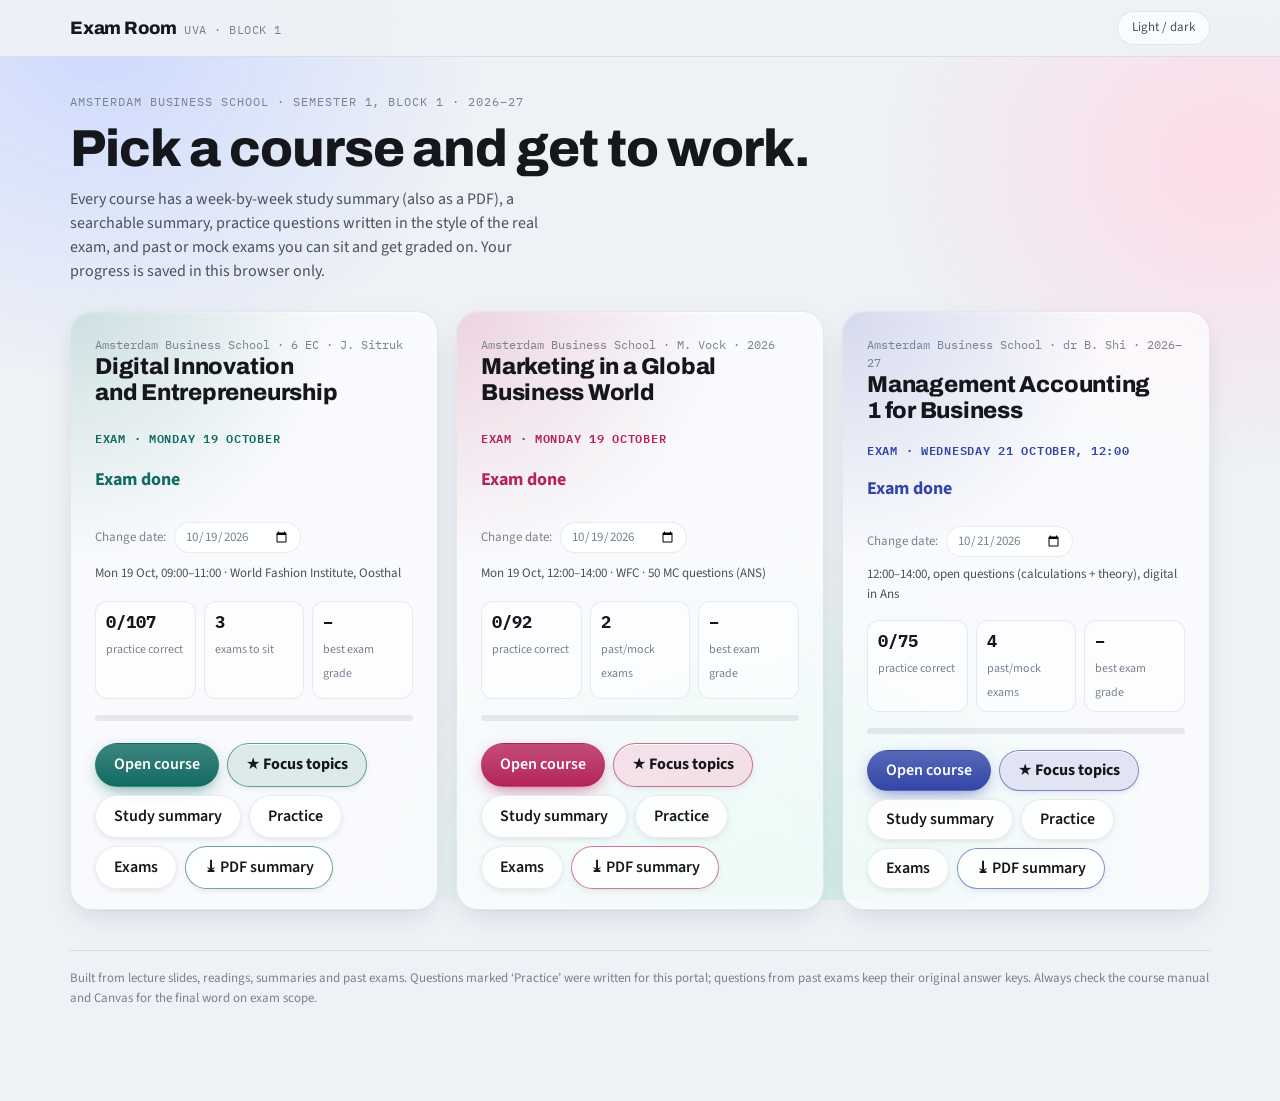
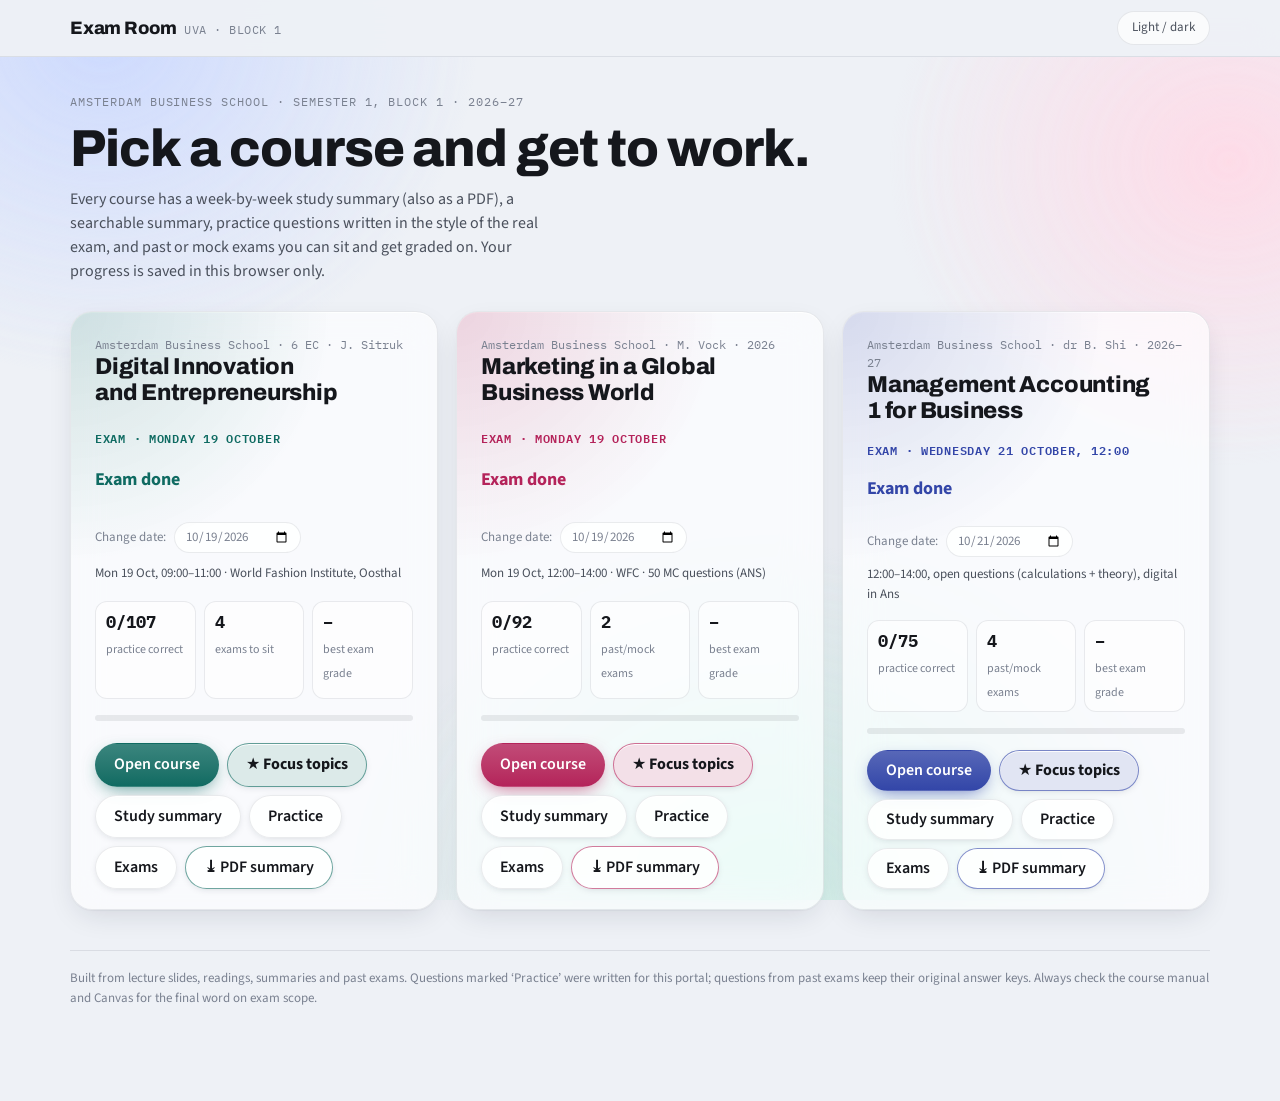
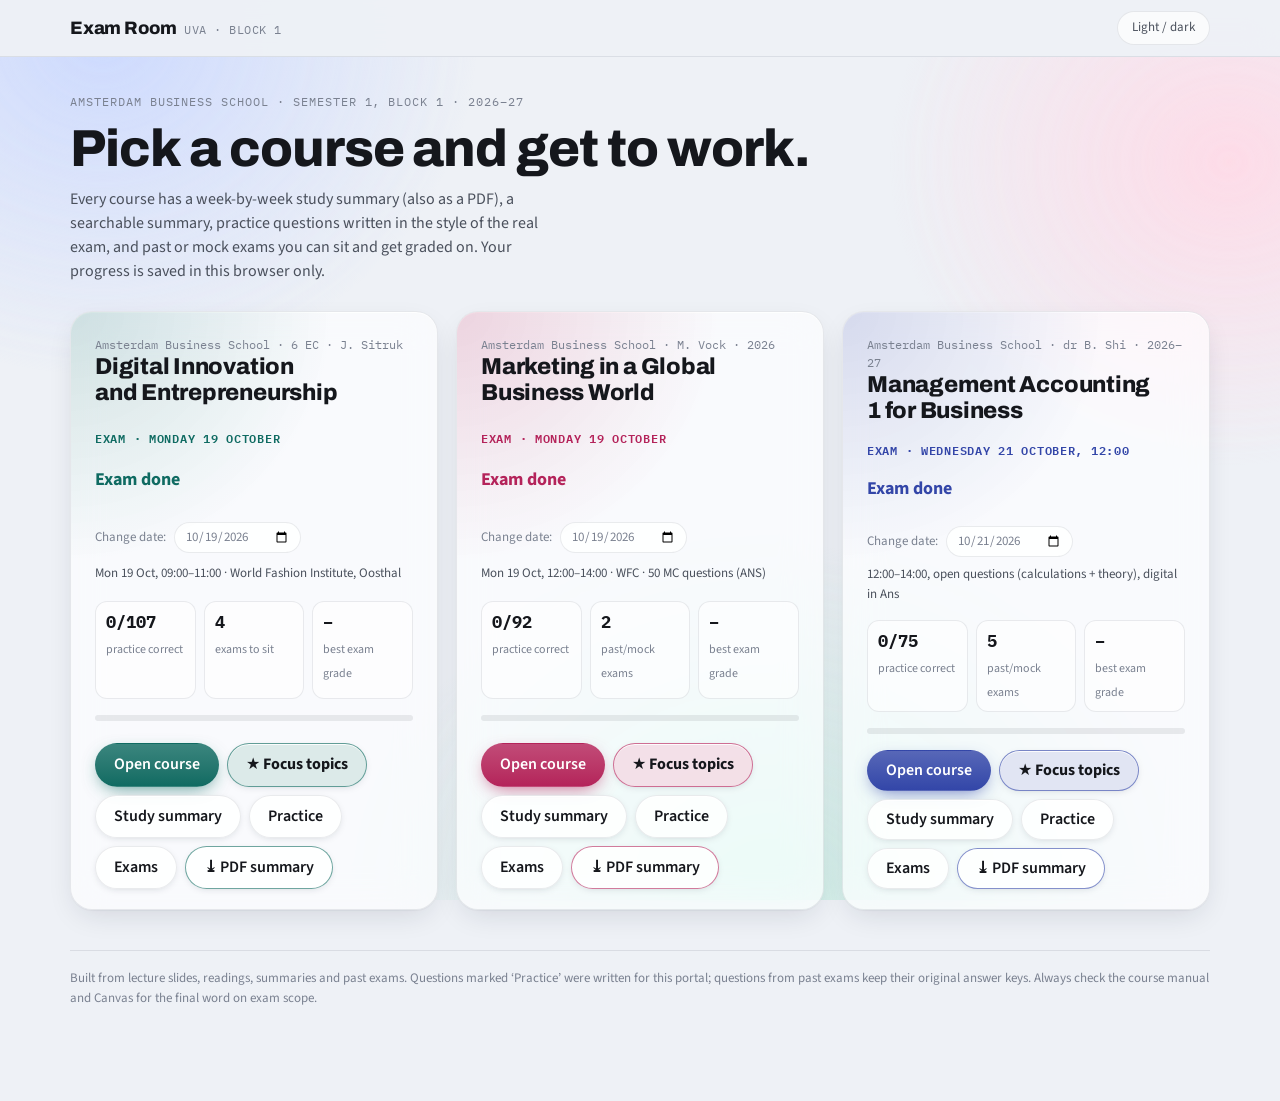
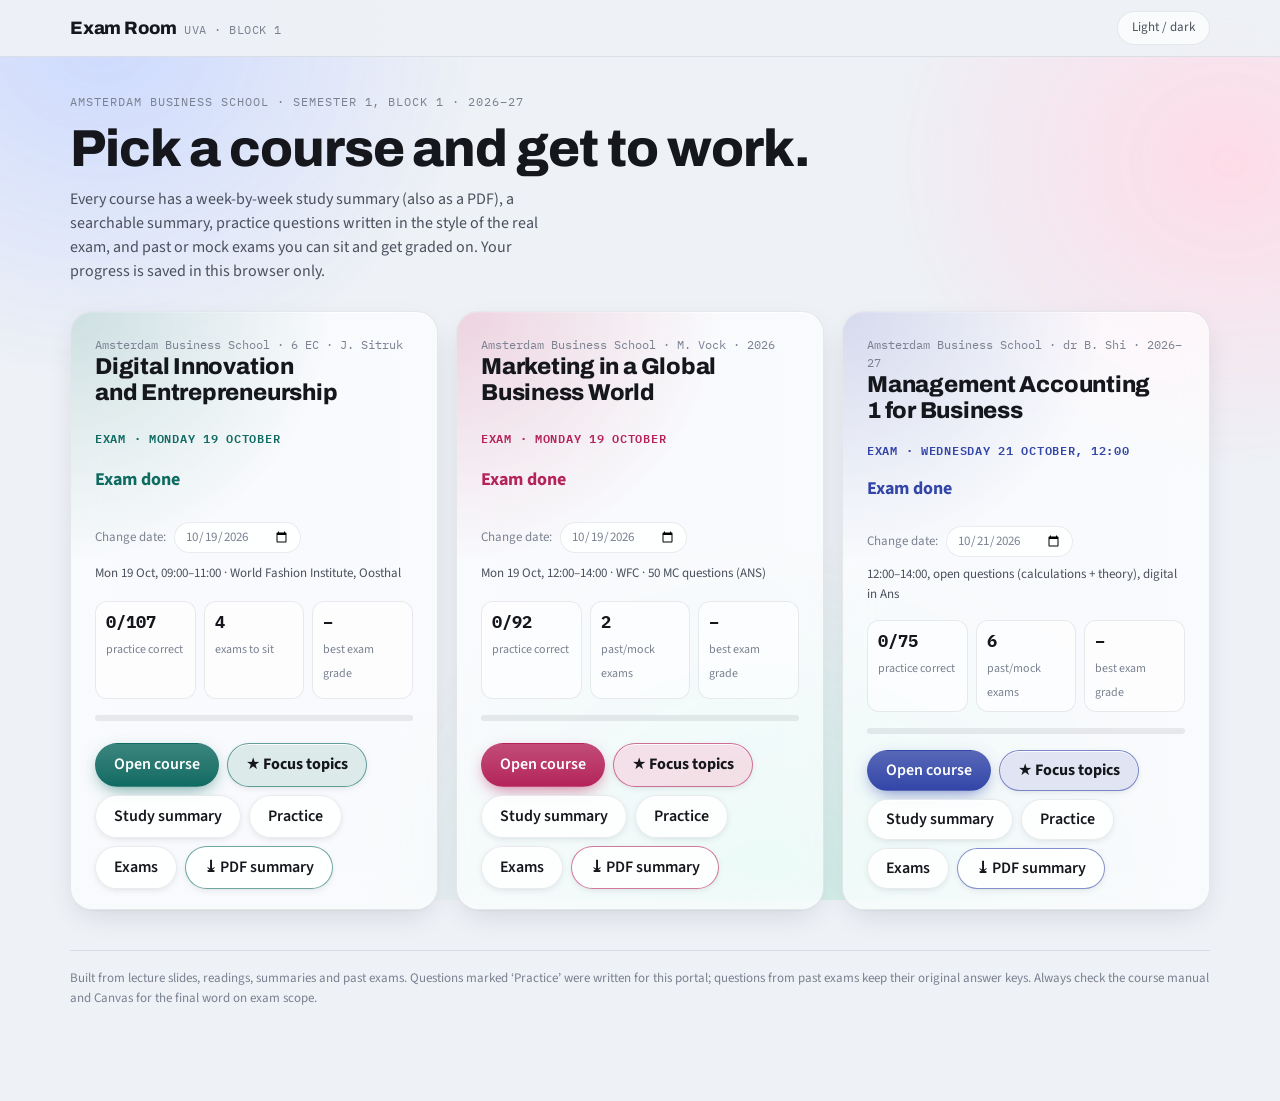
